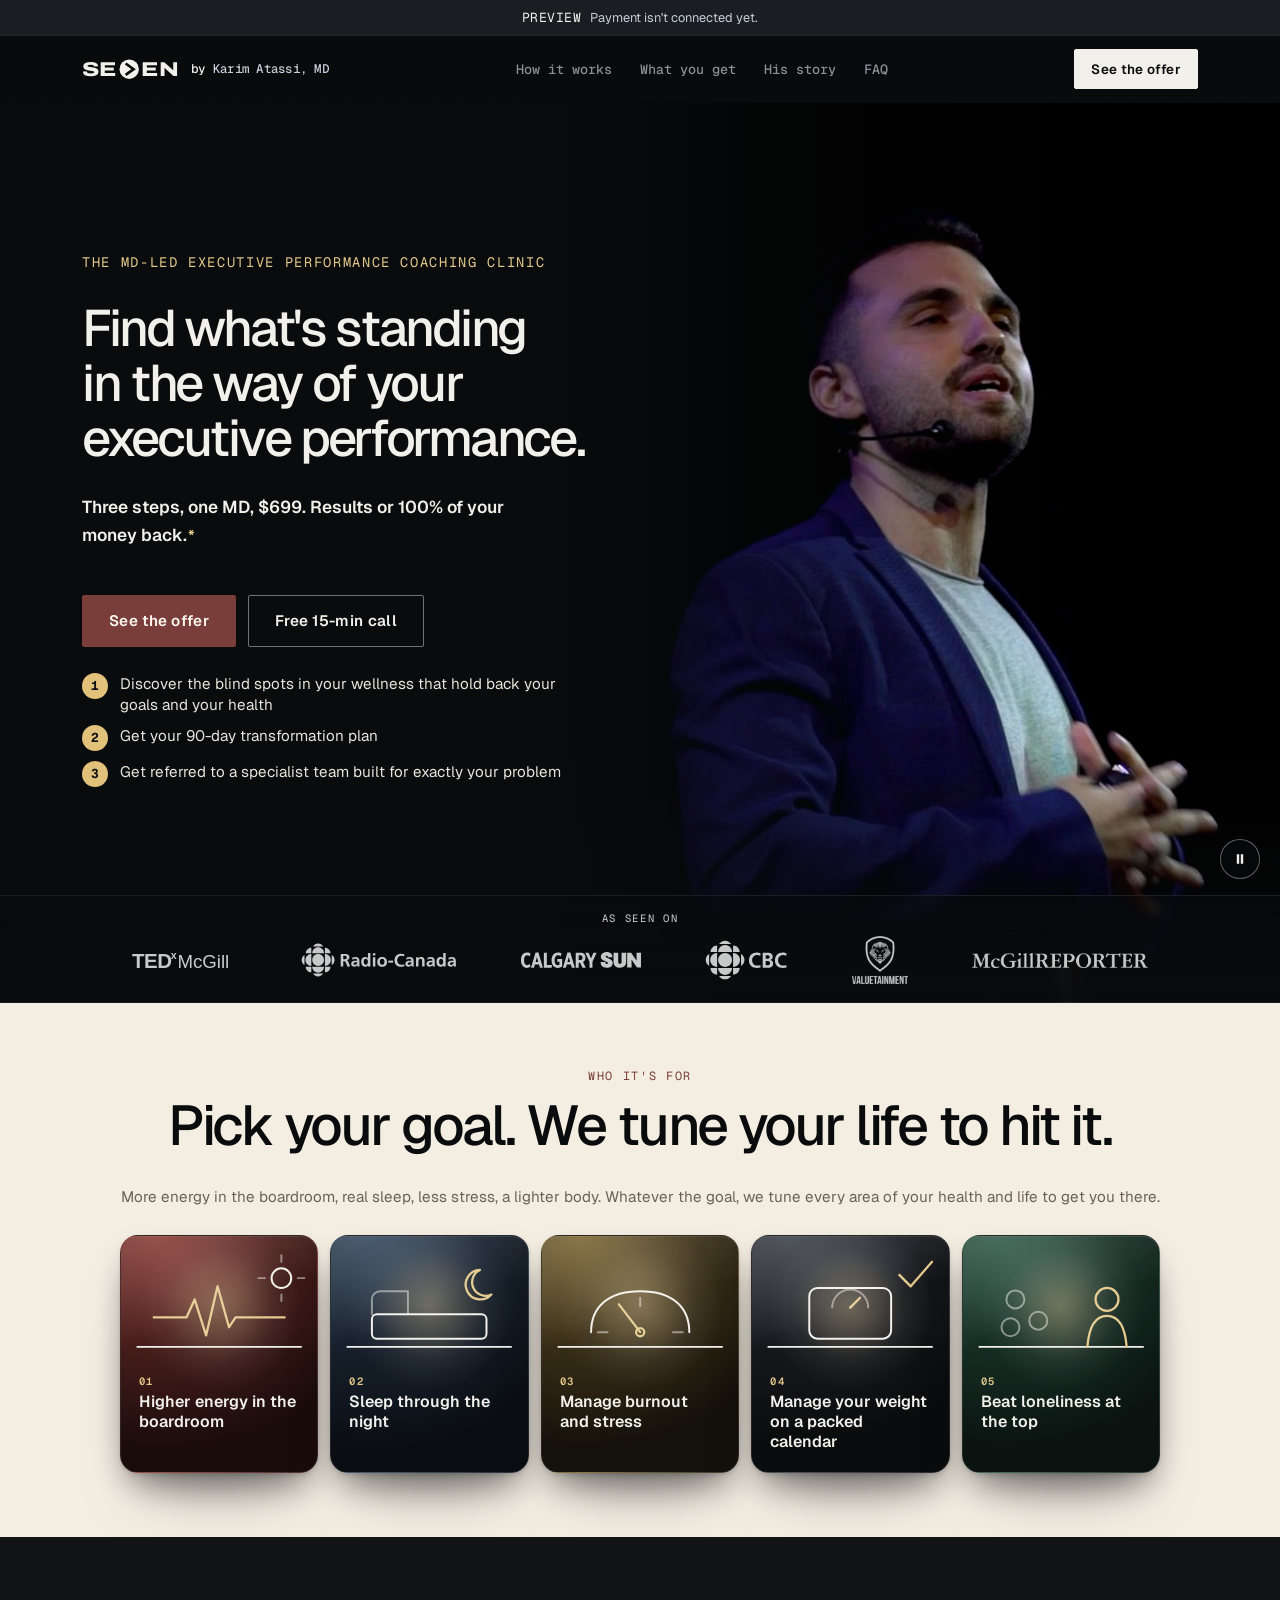
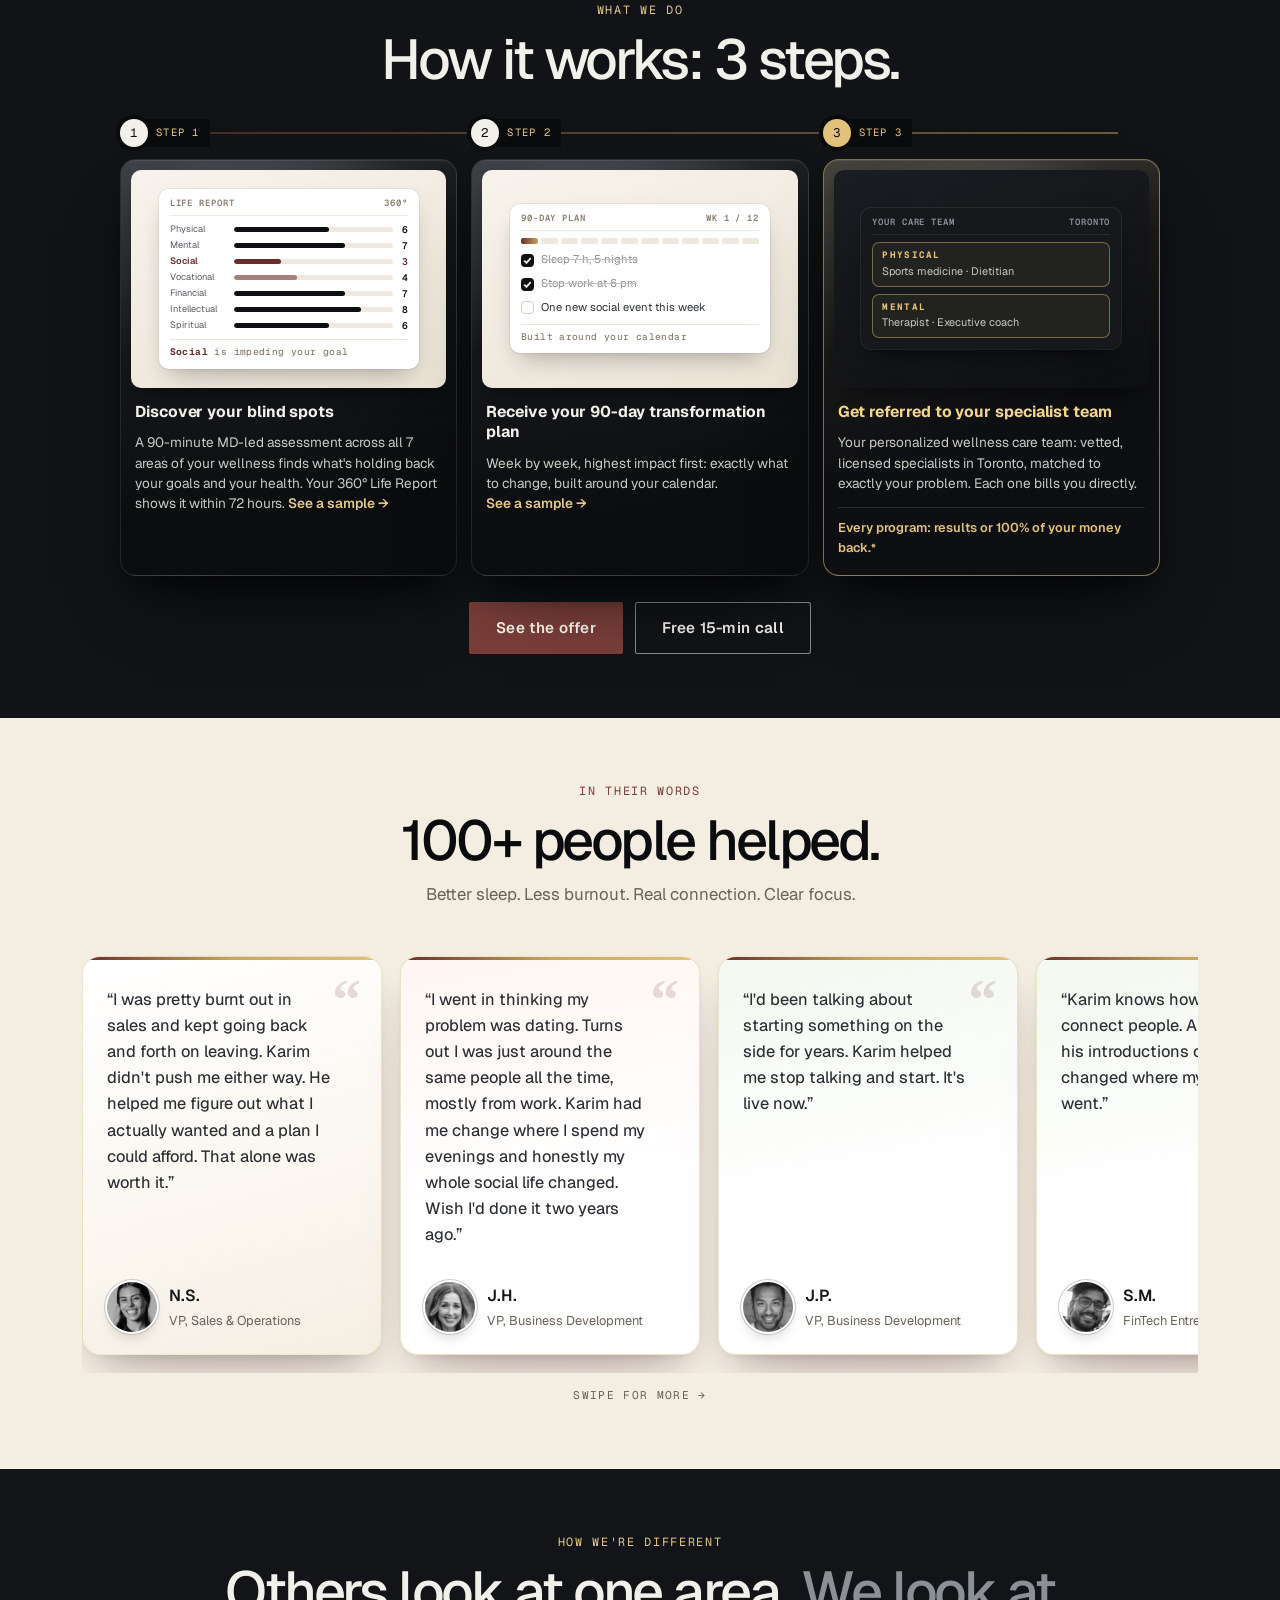
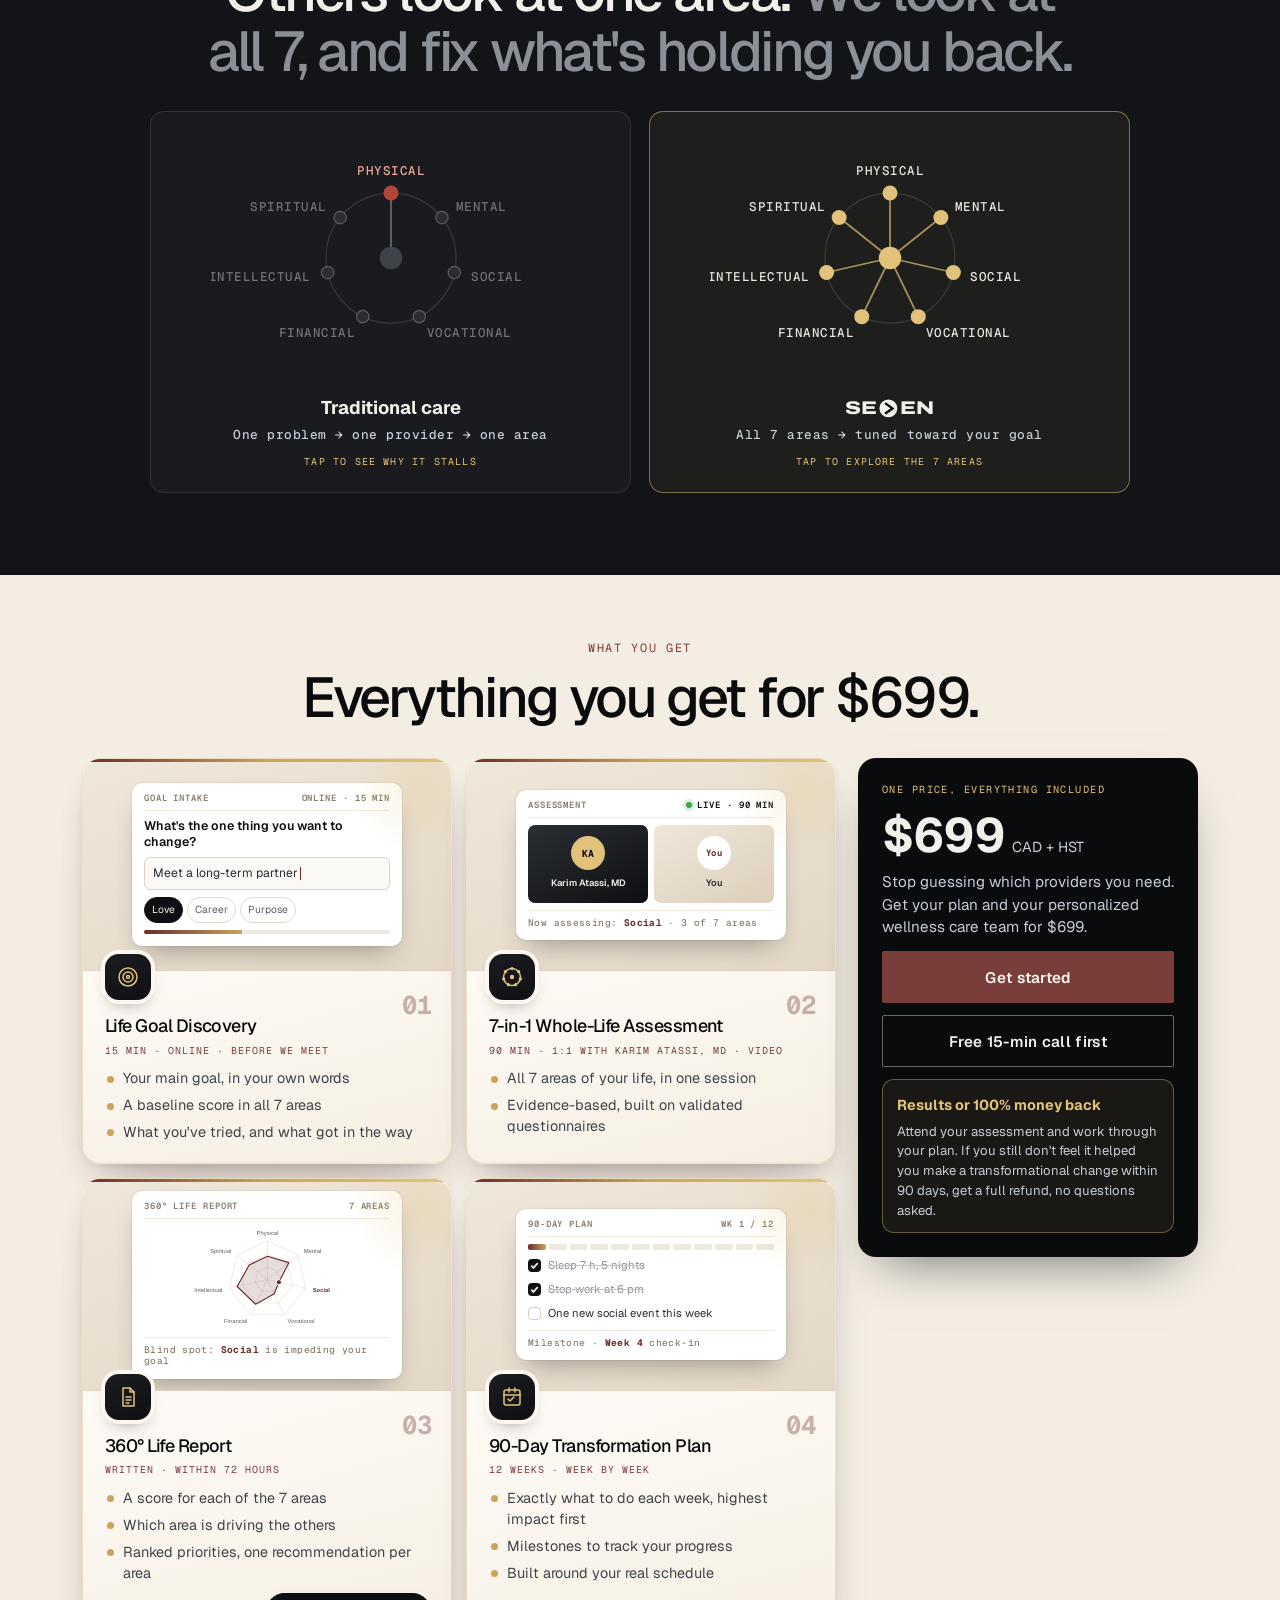
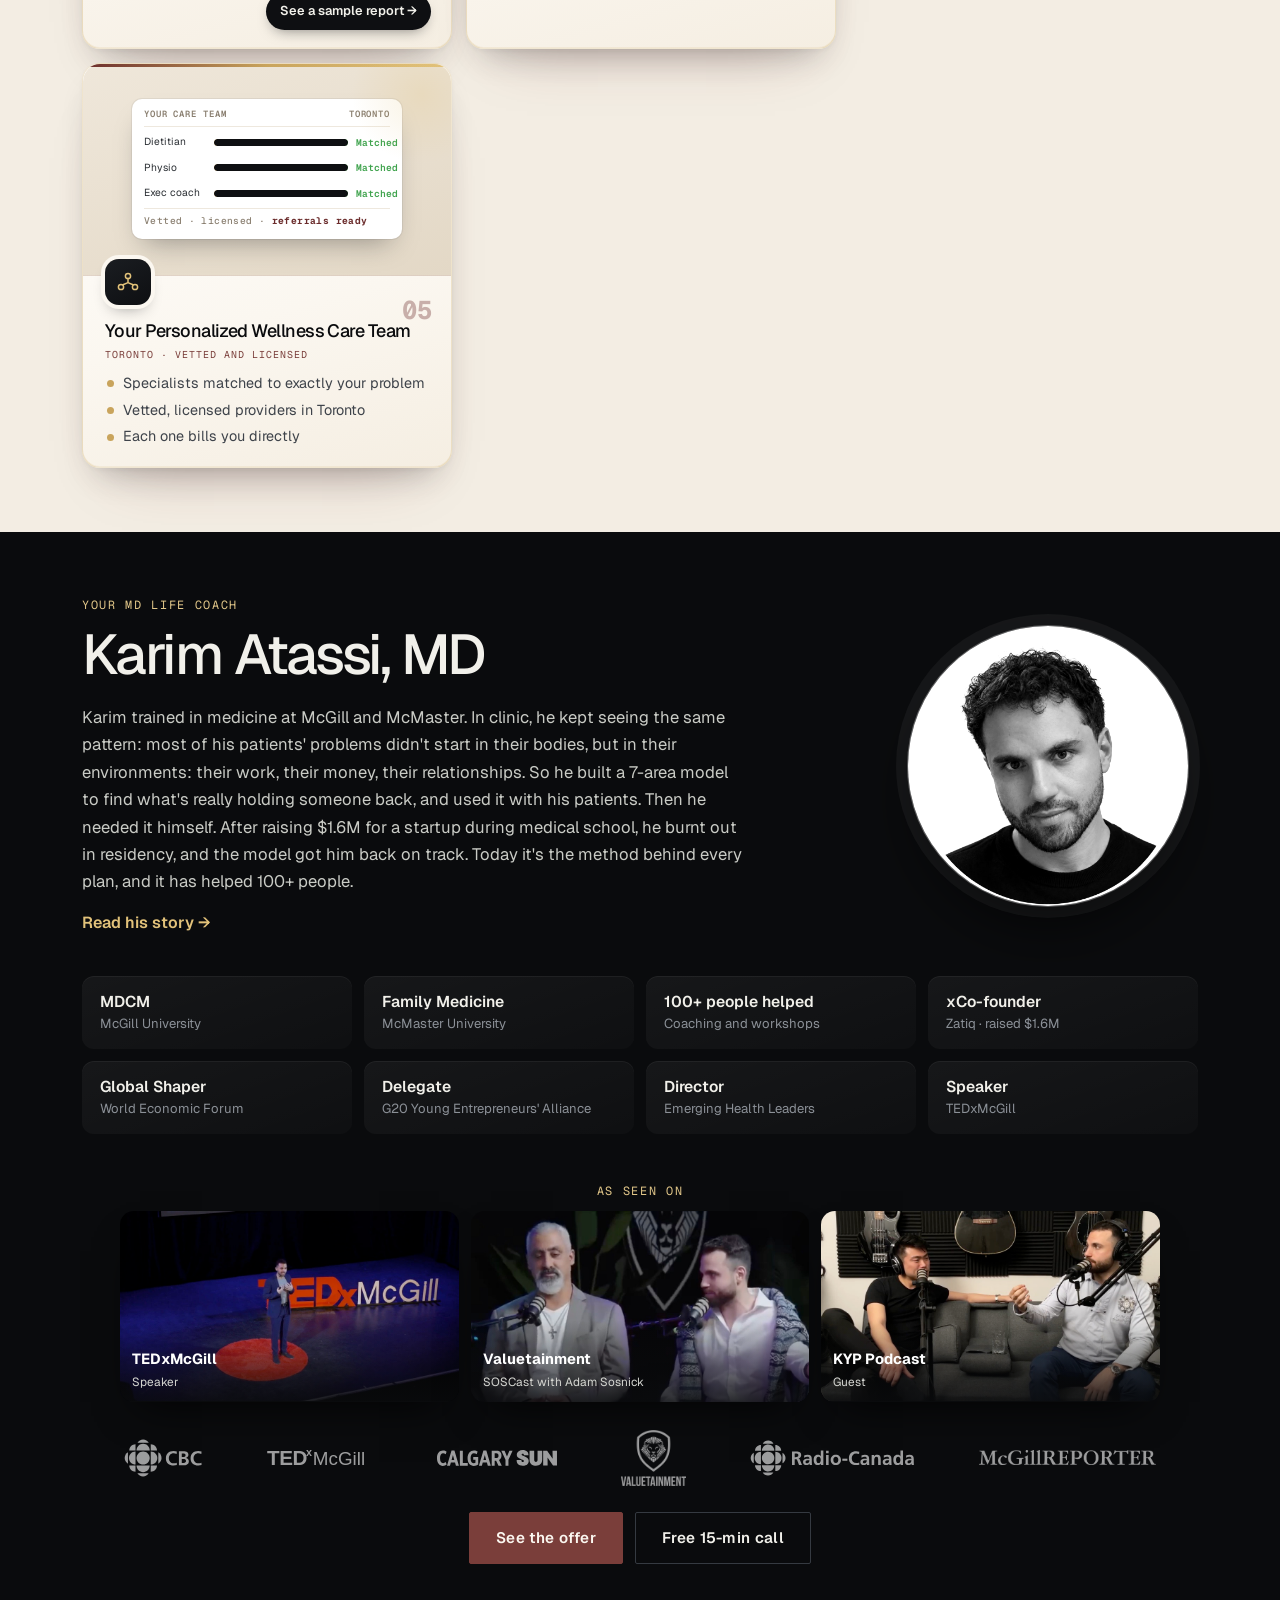
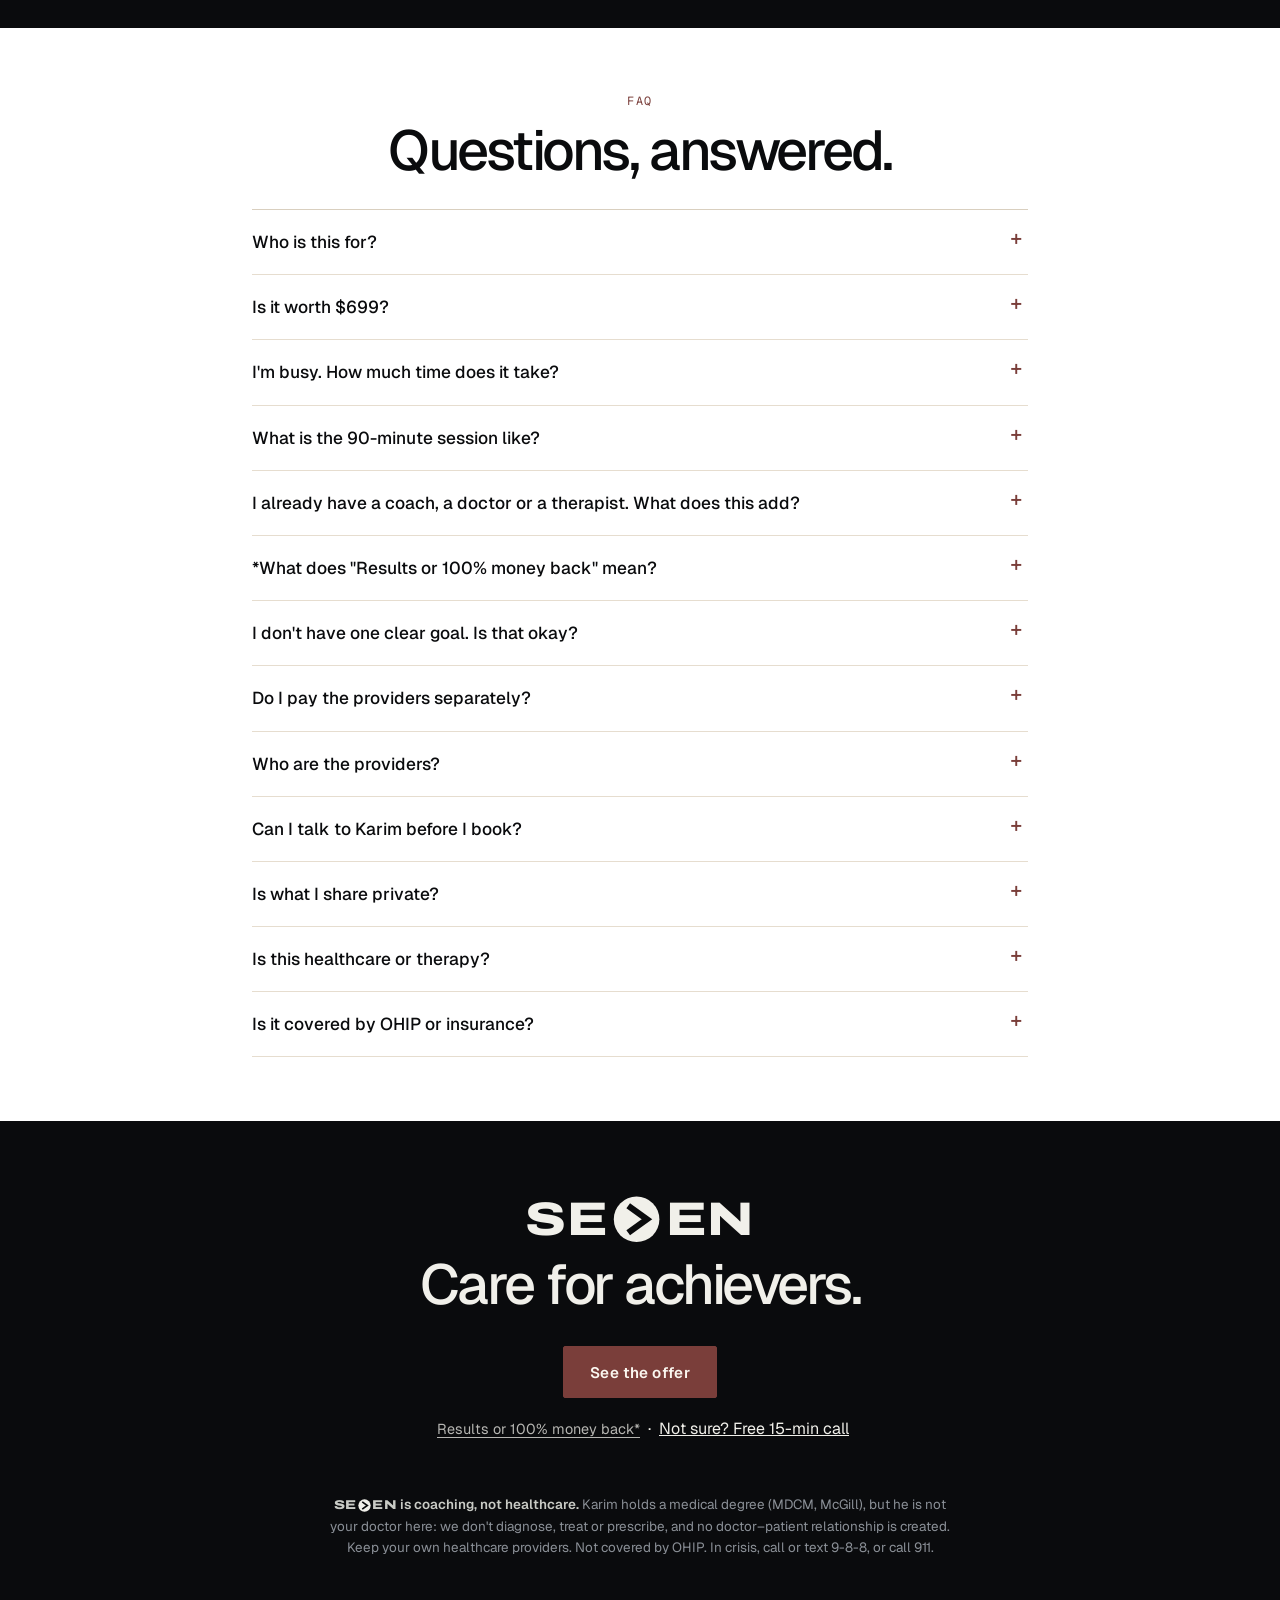
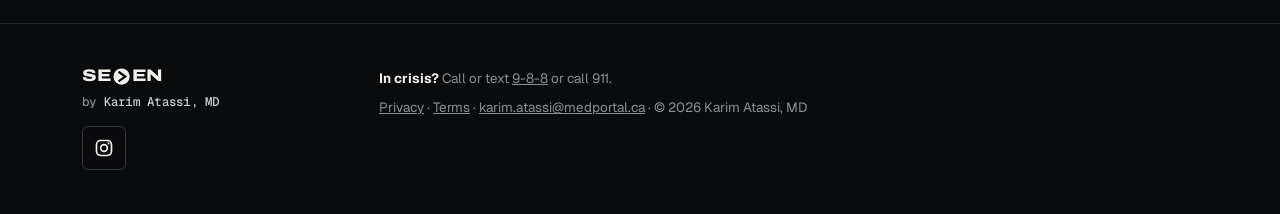
==== index.html @ 37269f2e "Clarify the offer: 3-step hero and flow, personalized wellness care team, executives first, one offe" ====
<!doctype html>
<html lang="en-CA">
<head>
  <meta charset="utf-8">
  <meta name="viewport" content="width=device-width, initial-scale=1, viewport-fit=cover">
  <title>SE7EN · MD-led life assessment · Karim Atassi, MD</title>
  <meta name="description" content="The MD-led executive performance coaching clinic: discover your blind spots with Karim Atassi, MD, get a 90-day transformation plan and referrals to your personalized wellness care team in Toronto. $699 CAD. Coaching, not healthcare.">
  <meta name="theme-color" content="#0A0B0D">
  <meta property="og:title" content="SE7EN · Boost your executive performance. Hit your life and health goals in 90 days.">
  <meta property="og:description" content="Discover your blind spots, get a 90-day transformation plan and referrals to your personalized wellness care team. $699 CAD.">
  <meta property="og:image" content="assets/karim-tedx.jpg">
  <link rel="icon" href="assets/mark.svg" type="image/svg+xml">
  <link rel="preconnect" href="https://fonts.googleapis.com">
  <link rel="preconnect" href="https://fonts.gstatic.com" crossorigin>
  <link href="https://fonts.googleapis.com/css2?family=Archivo:wdth,wght@125,800&family=Geist:wght@300;400;500;600;700&family=Geist+Mono:wght@400;500;700&display=swap" rel="stylesheet">
  <link rel="stylesheet" href="styles.css?v=353">
  <script src="config.js?v=346"></script>
  <script src="app.js?v=363" defer></script>
  <script src="booking.js?v=332" defer></script>
</head>
<body class="slim">
  <a class="skip" href="#main">Skip to content</a>
  <noscript><div class="preview-bar">The 90-day program, $699 CAD + HST: a 90-minute assessment with Karim Atassi, MD, your 360° Life Report and 90-day plan within 72 hours, and your personalized wellness care team referrals. Turn on JavaScript to book.</div></noscript>
  <div class="preview-bar" id="previewBar" hidden><span class="mono">PREVIEW</span> Payment isn't connected yet.</div>

  <header class="nav" id="nav">
    <div class="wrap nav-inner">
      <div class="brand">
        <a href="#top" class="brand-mark" aria-label="SEVEN home"><span class="wordmark" data-wordmark role="img" aria-label="SEVEN"></span></a>
        <a href="karim.html" class="byline byline-link">by <span data-founder>Karim Atassi, MD</span></a>
      </div>
      <nav class="nav-links" aria-label="Primary">
        <a href="#how">How it works</a><a href="#offer">What you get</a><a href="karim.html">His story</a><a href="#faq">FAQ</a>
      </nav>
      <a class="btn btn-sm" href="#offer">See the offer</a>
    </div>
  </header>

  <main id="main">
    <!-- 1. HERO -->
    <section class="mhero vhero" id="top">
      <video class="vh-bg" id="heroVid" autoplay muted playsinline preload="auto" poster="assets/hero-right-poster.jpg" aria-hidden="true"><source src="assets/hero-right.mp4" type="video/mp4"></video>
      <video class="vh-bg vh-hold" id="heroHold" muted loop playsinline preload="none" aria-hidden="true"><source src="assets/hero-hold.mp4" type="video/mp4"></video>
      <div class="vh-shade" aria-hidden="true"></div>
      <button type="button" class="vh-pause" id="heroPause" aria-pressed="false" aria-label="Pause background video" hidden><svg viewBox="0 0 20 20" aria-hidden="true"><path class="i-pause" d="M6 4h3v12H6zM11 4h3v12h-3z"/><path class="i-play" d="M6 4l10 6-10 6z"/></svg></button>
      <div class="wrap vh-copy">
        <p class="eyebrow mono" data-hook>The MD-led executive performance coaching clinic</p>
        <h1 id="heroH">Find what's standing in the way of your executive performance.</h1>
        <p class="lede" id="heroSub">Three steps, one MD, $699. Results or 100% of your money back.*</p>
        <div class="cta-row">
          <a class="btn btn-primary" id="heroBook" href="#offer">See the offer</a>
          <button type="button" class="btn btn-ghost" id="heroCall" data-open="infocall" data-loc="hero_btn">Free 15-min call</button>
        </div>
        <div class="hero-more">
          <ol class="hero-steps"><li><b class="mono">1</b><span>Discover the blind spots in your wellness that hold back your goals and your health</span></li><li><b class="mono">2</b><span>Get your 90-day transformation plan</span></li><li><b class="mono">3</b><span>Get referred to a specialist team built for exactly your problem</span></li></ol>
        </div>
      </div>
      <!-- AS SEEN ON: real outlet logos, sized to equal visual weight -->
      <div class="press press-hero" role="region" aria-label="As seen on">
        <p class="press-k mono">As seen on</p>
        <ul class="press-row">
          <li><img src="assets/press/tedx-mcgill.svg" alt="TEDxMcGill" style="--h:25px"></li>
          <li><img src="assets/press/radio-canada.svg" alt="Radio-Canada" style="--h:34px"></li>
          <li><img src="assets/press/calgary-sun.svg" alt="Calgary Sun" style="--h:16px"></li>
          <li class="press-mid"><img src="assets/press/cbc.svg" alt="CBC" style="--h:40px"></li>
          <li><img src="assets/press/valuetainment.png" alt="Valuetainment" style="--h:48px"></li>
          <li><img src="assets/press/mcgill-reporter.png" alt="McGill Reporter" style="--h:15px"></li>
        </ul>
      </div>
    </section>





    <!-- DAY 1 TO DAY 90 -->
    <section class="section light" id="outcome">
      <div class="wrap">
        <p class="eyebrow mono center-eb">Who it's for</p>
        <h2 class="center-h">Pick your goal. We tune your life to hit it.</h2>
        <p class="center-lede pw-sub">More energy in the boardroom, real sleep, less stress, a lighter body. Whatever the goal, we tune every area of your health and life to get you there.</p>
        <div class="pw" data-pw>
          <div class="pw-tabs" role="tablist" aria-label="Choose your goal"><button type="button" role="tab" id="pw-t1" aria-controls="pw-p1" aria-selected="true"><span class="pw-img"><span class="pw-glow" aria-hidden="true"></span><svg class="pw-art" viewBox="0 0 240 150" aria-hidden="true"><path d="M20 128h200" class="pa-l"/><path d="M40 92h40l10-22 14 44 14-60 14 50 8-12h60" class="pa-a"/><circle cx="196" cy="44" r="12" class="pa-l"/><path d="M196 24v-8M196 72v-8M176 44h-8M224 44h-8" class="pa-l pa-s"/></svg></span><span class="pw-tt"><span class="mono">01</span>Higher energy in the boardroom</span></button><button type="button" role="tab" id="pw-t2" aria-controls="pw-p2" aria-selected="false" tabindex="-1"><span class="pw-img"><span class="pw-glow" aria-hidden="true"></span><svg class="pw-art" viewBox="0 0 240 150" aria-hidden="true"><path d="M20 128h200" class="pa-l"/><rect x="50" y="88" width="140" height="30" rx="6" class="pa-l"/><path d="M50 88v-18a10 10 0 0 1 10-10h34v28" class="pa-l pa-s"/><path d="M182 34a18 18 0 1 0 14 30 15 15 0 0 1-14-30z" class="pa-a"/></svg></span><span class="pw-tt"><span class="mono">02</span>Sleep through the night</span></button><button type="button" role="tab" id="pw-t3" aria-controls="pw-p3" aria-selected="false" tabindex="-1"><span class="pw-img"><span class="pw-glow" aria-hidden="true"></span><svg class="pw-art" viewBox="0 0 240 150" aria-hidden="true"><path d="M20 128h200" class="pa-l"/><path d="M60 110c0-30 20-50 60-50s60 20 60 50" class="pa-l"/><path d="M120 110l-26-34" class="pa-a"/><circle cx="120" cy="110" r="5" class="pa-a"/><path d="M68 110h12M160 110h12M120 68v10" class="pa-l pa-s"/></svg></span><span class="pw-tt"><span class="mono">03</span>Manage burnout and stress</span></button><button type="button" role="tab" id="pw-t4" aria-controls="pw-p4" aria-selected="false" tabindex="-1"><span class="pw-img"><span class="pw-glow" aria-hidden="true"></span><svg class="pw-art" viewBox="0 0 240 150" aria-hidden="true"><path d="M20 128h200" class="pa-l"/><rect x="70" y="56" width="100" height="62" rx="10" class="pa-l"/><path d="M98 80a22 22 0 0 1 44 0" class="pa-l pa-s"/><path d="M120 80l12-12" class="pa-a"/><path d="M180 40l14 14 26-30" class="pa-a"/></svg></span><span class="pw-tt"><span class="mono">04</span>Manage your weight on a packed calendar</span></button><button type="button" role="tab" id="pw-t5" aria-controls="pw-p5" aria-selected="false" tabindex="-1"><span class="pw-img"><span class="pw-glow" aria-hidden="true"></span><svg class="pw-art" viewBox="0 0 240 150" aria-hidden="true"><path d="M20 128h200" class="pa-l"/><circle cx="64" cy="70" r="11" class="pa-l pa-s"/><circle cx="92" cy="96" r="11" class="pa-l pa-s"/><circle cx="58" cy="104" r="11" class="pa-l pa-s"/><circle cx="176" cy="70" r="14" class="pa-a"/><path d="M152 128c2-26 11-38 24-38s22 12 24 38" class="pa-a"/></svg></span><span class="pw-tt"><span class="mono">05</span>Beat loneliness at the top</span></button></div>
          <div class="pw-panel" role="tabpanel" id="pw-p1" aria-labelledby="pw-t1" tabindex="0"><p class="pw-lead"><q>I'm sharp until 2 p.m., then I run on coffee. By the evening I have nothing left for my family or for myself.</q></p><div class="pw-grid"><div class="pw-assess pw-health"><p class="pw-k mono">What it's costing you</p><ul class="pw-dims"><li><b>Performance</b>Your best hours shrink, and your hardest calls land when you're running on empty.</li><li><b>Health</b>Running on caffeine and short sleep wears you down week after week.</li></ul></div><div class="pw-assess"><p class="pw-k mono">We assess</p><ul class="pw-dims"><li><b>Physical</b>Sleep, food, movement and caffeine in a real week</li><li><b>Vocational</b>Meetings, hours and travel that drain you</li><li><b>Mental</b>Stress load and how you recover</li></ul></div><div class="pw-ex"><p class="pw-k mono">What your plan could include</p><ol class="pw-cards"><li><span class="pc-n mono">01</span><b>Your energy map</b><span>The hours, meals and meetings that drain you, and the ones that charge you.</span></li><li><span class="pc-n mono">02</span><b>Your workday redesign</b><span>Deep work in your best hours, meetings moved out of them.</span></li><li><span class="pc-n mono">03</span><b>Your recovery routine</b><span>A wind-down and sleep window you can keep in a busy week.</span></li><li><span class="pc-n mono">04</span><b>Your care team</b><span>A sleep or nutrition expert, if your report shows you need one.</span></li></ol></div></div><div class="pw-foot"><a class="btn btn-primary" href="#offer">See the offer</a><p class="pw-honest">This is coaching, not medical care. If you're always exhausted, see your own doctor to rule out a medical cause.</p></div></div><div class="pw-panel" role="tabpanel" id="pw-p2" aria-labelledby="pw-t2" tabindex="0"><p class="pw-lead"><q>I fall asleep exhausted, then wake at 3 a.m. with my inbox in my head. I haven't felt rested in months.</q></p><div class="pw-grid"><div class="pw-assess pw-health"><p class="pw-k mono">What it's costing you</p><ul class="pw-dims"><li><b>Performance</b>Short sleep dulls your focus, your patience and your judgment.</li><li><b>Health</b>Poor sleep over months is linked to weight gain, heart disease and low mood.</li></ul></div><div class="pw-assess"><p class="pw-k mono">We assess</p><ul class="pw-dims"><li><b>Physical</b>Your bedroom, light, caffeine and evenings</li><li><b>Mental</b>The worry that follows you to bed</li><li><b>Intellectual</b>Screens and inputs in your last hour</li></ul></div><div class="pw-ex"><p class="pw-k mono">What your plan could include</p><ol class="pw-cards"><li><span class="pc-n mono">01</span><b>Your bedroom setup</b><span>Light, temperature and your phone out of the room.</span></li><li><span class="pc-n mono">02</span><b>Your last hour</b><span>A hard stop on email and a wind-down you'll actually do.</span></li><li><span class="pc-n mono">03</span><b>Your caffeine cut-off</b><span>A set time, tested over two weeks.</span></li><li><span class="pc-n mono">04</span><b>Your care team</b><span>A sleep specialist or therapist, if your report shows you need one.</span></li></ol></div></div><div class="pw-foot"><a class="btn btn-primary" href="#offer">See the offer</a><p class="pw-honest">This is coaching, not medical care. For snoring, gasping or insomnia that won't lift, see your own doctor.</p></div></div><div class="pw-panel" role="tabpanel" id="pw-p3" aria-labelledby="pw-t3" tabindex="0"><p class="pw-lead"><q>I'm good at my job, but I'm running on fumes. I don't enjoy the wins anymore, and I can't remember the last real weekend.</q></p><div class="pw-grid"><div class="pw-assess pw-health"><p class="pw-k mono">What it's costing you</p><ul class="pw-dims"><li><b>Performance</b>Burnout drains your drive, your creativity and your patience with your team.</li><li><b>Health</b>Months of it can turn into anxiety, depression and poor sleep.</li></ul></div><div class="pw-assess"><p class="pw-k mono">We assess</p><ul class="pw-dims"><li><b>Vocational</b>Hours, role fit and what you could hand off</li><li><b>Mental</b>Stress, mood and how you recover</li><li><b>Spiritual</b>Whether your days still reflect what you value</li></ul></div><div class="pw-ex"><p class="pw-k mono">What your plan could include</p><ol class="pw-cards"><li><span class="pc-n mono">01</span><b>Your load audit</b><span>What to drop, delegate or renegotiate this quarter.</span></li><li><span class="pc-n mono">02</span><b>Protected time</b><span>Two evenings and one day a week that work can't touch.</span></li><li><span class="pc-n mono">03</span><b>Your reset rhythm</b><span>Movement, people and rest scheduled like meetings.</span></li><li><span class="pc-n mono">04</span><b>Your care team</b><span>A therapist or executive coach, if your report shows you need one.</span></li></ol></div></div><div class="pw-foot"><a class="btn btn-primary" href="#offer">See the offer</a><p class="pw-honest">This is coaching, not medical care. If you feel hopeless or can't function, see your own doctor. In crisis, call or text 9-8-8.</p></div></div><div class="pw-panel" role="tabpanel" id="pw-p4" aria-labelledby="pw-t4" tabindex="0"><p class="pw-lead"><q>I've done every diet. I lose 10 pounds, then a launch, a trip or a client dinner puts it all back.</q></p><div class="pw-grid"><div class="pw-assess pw-health"><p class="pw-k mono">What it's costing you</p><ul class="pw-dims"><li><b>Performance</b>Low energy and poor sleep follow the weight into the boardroom.</li><li><b>Health</b>Extra weight raises your risk of diabetes, heart disease and sleep apnea.</li></ul></div><div class="pw-assess"><p class="pw-k mono">We assess</p><ul class="pw-dims"><li><b>Physical</b>What, when and where you really eat, and how you move</li><li><b>Social</b>The dinners, drinks and people who shape your plate</li><li><b>Vocational</b>Travel and long days that break the plan</li></ul></div><div class="pw-ex"><p class="pw-k mono">What your plan could include</p><ol class="pw-cards"><li><span class="pc-n mono">01</span><b>Your eating environment</b><span>Your kitchen, office and travel set up so the easy choice is the right one.</span></li><li><span class="pc-n mono">02</span><b>Client-dinner playbook</b><span>What to order and drink when work happens around food.</span></li><li><span class="pc-n mono">03</span><b>Your training plan</b><span>Sessions that fit your calendar, not an athlete's.</span></li><li><span class="pc-n mono">04</span><b>Your care team</b><span>A dietitian and a trainer matched to your goal.</span></li></ol></div></div><div class="pw-foot"><a class="btn btn-primary" href="#offer">See the offer</a><p class="pw-honest">No weight loss is guaranteed. Your plan changes the environment that keeps putting it back.</p></div></div><div class="pw-panel" role="tabpanel" id="pw-p5" aria-labelledby="pw-t5" tabindex="0"><p class="pw-lead"><q>I'm around people all day, and there's no one I can really talk to. My friends don't get my job, and my family gets what's left of me.</q></p><div class="pw-grid"><div class="pw-assess pw-health"><p class="pw-k mono">What it's costing you</p><ul class="pw-dims"><li><b>Performance</b>Big decisions made alone, with no one to test them on.</li><li><b>Health</b>Loneliness is linked to a higher risk of heart disease, stroke and depression.</li></ul></div><div class="pw-assess"><p class="pw-k mono">We assess</p><ul class="pw-dims"><li><b>Social</b>Who you can be honest with, at work and at home</li><li><b>Mental</b>The stress you carry alone</li><li><b>Spiritual</b>What you're building it all for</li></ul></div><div class="pw-ex"><p class="pw-k mono">What your plan could include</p><ol class="pw-cards"><li><span class="pc-n mono">01</span><b>Your peer circle</b><span>A group of leaders at your level, outside your company.</span></li><li><span class="pc-n mono">02</span><b>Protected people time</b><span>Two evenings a week for your partner and friends, locked in.</span></li><li><span class="pc-n mono">03</span><b>One honest dinner</b><span>A monthly table with people who don't report to you.</span></li><li><span class="pc-n mono">04</span><b>Your care team</b><span>An executive coach or therapist, if your report shows you need one.</span></li></ol></div></div><div class="pw-foot"><a class="btn btn-primary" href="#offer">See the offer</a><p class="pw-honest">No friendships are guaranteed. Your plan puts the right people in your week.</p></div></div>
        </div>


      </div>
    </section>

    <!-- 3. WHAT WE DO -->
    <section class="section dark wwd-dark" id="how">
          <div class="wrap">
          <p class="eyebrow mono center-eb">What we do</p>
          <h2 class="center-h">How it works: 3 steps.</h2>
          <ol class="rflow rflow-3"><li class="rfl"><p class="rfl-when mono"><span class="rfl-dot">1</span>Step 1</p><article class="bx"><div class="bx-viz sv-wrap"><div class="sv" aria-hidden="true">
              <div class="sv-hd"><span>Life Report</span><span>360°</span></div>
              <ul class="sv-bars" id="svBars"><li><span>Physical</span><i style="--v:60%"></i><b>6</b></li><li><span>Mental</span><i style="--v:70%"></i><b>7</b></li><li class="flag"><span>Social</span><i style="--v:30%"></i><b>3</b></li><li class="flag2"><span>Vocational</span><i style="--v:40%"></i><b>4</b></li><li><span>Financial</span><i style="--v:70%"></i><b>7</b></li><li><span>Intellectual</span><i style="--v:80%"></i><b>8</b></li><li><span>Spiritual</span><i style="--v:60%"></i><b>6</b></li></ul>
              <p class="sv-foot"><b id="svFlag">Social</b> is impeding your goal</p>
            </div></div><div class="bx-b"><h4>Discover your blind spots</h4><p>A 90-minute MD-led assessment across all 7 areas of your wellness finds what's holding back your goals and your health. Your 360° Life Report shows it within 72 hours. <a href="sample.html">See a sample →</a></p></div></article></li>
            <li class="rfl"><p class="rfl-when mono"><span class="rfl-dot">2</span>Step 2</p><article class="bx"><div class="bx-viz sv-wrap"><div class="sv" aria-hidden="true">
              <div class="sv-hd"><span>90-day plan</span><span>Wk 1 / 12</span></div>
              <div class="sv-weeks"><i class="on"></i><i></i><i></i><i></i><i></i><i></i><i></i><i></i><i></i><i></i><i></i><i></i></div>
              <ul class="sv-tasks" id="svTasks"><li class="ok">Sleep 7 h, 5 nights</li><li class="ok">Stop work at 6 pm</li><li>One new social event this week</li></ul>
              <p class="sv-foot">Built around your calendar</p>
            </div></div><div class="bx-b"><h4>Receive your 90-day transformation plan</h4><p>Week by week, highest impact first: exactly what to change, built around your calendar. <a href="sample.html#plan">See a sample →</a></p></div></article></li>
            <li class="rfl rfl-up rfl-gold"><p class="rfl-when mono"><span class="rfl-dot">3</span>Step 3</p><article class="bx"><div class="bx-viz sv-wrap"><div class="sv sv-dark" aria-hidden="true">
              <div class="sv-hd"><span>Your care team</span><span>Toronto</span></div>
              <div class="sv-tier gold"><b>PHYSICAL</b><p>Sports medicine · Dietitian</p></div>
              <div class="sv-tier gold"><b>MENTAL</b><p>Therapist · Executive coach</p></div>
            </div></div><div class="bx-b"><h4>Get referred to your specialist team</h4><p>Your personalized wellness care team: vetted, licensed specialists in Toronto, matched to exactly your problem. Each one bills you directly.</p><p class="rfl-g">Every program: results or 100% of your money back.<a href="#faq-guarantee" class="g-link" aria-label="See the guarantee conditions">*</a></p></div></article></li>
          </ol>
          <div class="cta-row center"><a class="btn btn-primary" href="#offer">See the offer</a><button type="button" class="btn btn-ghost-dark" data-open="infocall" data-loc="flow">Free 15-min call</button></div>
        </div>
    </section>


    <!-- 7. TESTIMONIALS -->
    <section class="section light tst-join" id="testimonials" hidden>
      <div class="wrap">
        <p class="eyebrow mono center-eb">In their words</p>
        <h2 class="center-h tst-h">100+ people helped.</h2>
        <p class="center-lede tst-sub">Better sleep. Less burnout. Real connection. Clear focus.</p>
          <div class="quotes" id="quotes"></div>
          <p class="t-hint mono" aria-hidden="true">Swipe for more →</p>
        
      </div>
    </section>

    <!-- 2. HOW WE'RE DIFFERENT: traditional care vs SE7EN -->
    <section class="section dark cmp-dark" id="compare">
      <div class="wrap">
        <p class="eyebrow mono center-eb">How we're different</p>
        <h2 class="center-h" id="compareH">Others look at one area. <span class="soft">We look at all 7, and fix what's holding you back.</span></h2>
        <div class="cmpv">
          <button type="button" class="cv-card trad" data-expand="cmpTrad" aria-expanded="false" aria-controls="cmpTrad"><svg viewBox="-14 0 288 196" aria-hidden="true"><circle cx="130" cy="96" r="52" class="cv-ring"/><line x1="130.0" y1="44.0" x2="130" y2="96" class="cv-spoke"/><circle cx="130.0" cy="44.0" r="6" class="cv-dot on"/><text x="130.0" y="29.5" text-anchor="middle" class="cv-lab on">Physical</text><circle cx="170.7" cy="63.6" r="5" class="cv-dot"/><text x="181.6" y="58.3" text-anchor="start" class="cv-lab">Mental</text><circle cx="180.7" cy="107.6" r="5" class="cv-dot"/><text x="194.3" y="114.2" text-anchor="start" class="cv-lab">Social</text><circle cx="152.6" cy="142.9" r="5" class="cv-dot"/><text x="158.6" y="159.0" text-anchor="start" class="cv-lab">Vocational</text><circle cx="107.4" cy="142.9" r="5" class="cv-dot"/><text x="101.4" y="159.0" text-anchor="end" class="cv-lab">Financial</text><circle cx="79.3" cy="107.6" r="5" class="cv-dot"/><text x="65.7" y="114.2" text-anchor="end" class="cv-lab">Intellectual</text><circle cx="89.3" cy="63.6" r="5" class="cv-dot"/><text x="78.4" y="58.3" text-anchor="end" class="cv-lab">Spiritual</text><circle cx="130" cy="96" r="9" class="cv-core"/></svg><span class="cv-cap"><b>Traditional care</b><span>One problem → one provider → one area</span><i class="cv-tap mono">Tap to see why it stalls</i></span></button>
          <button type="button" class="cv-card us" data-expand="cmpWheel" aria-expanded="false" aria-controls="cmpWheel"><svg viewBox="-14 0 288 196" aria-hidden="true"><circle cx="130" cy="96" r="52" class="cv-ring"/><line x1="130.0" y1="44.0" x2="130" y2="96" class="cv-spoke"/><line x1="170.7" y1="63.6" x2="130" y2="96" class="cv-spoke"/><line x1="180.7" y1="107.6" x2="130" y2="96" class="cv-spoke"/><line x1="152.6" y1="142.9" x2="130" y2="96" class="cv-spoke"/><line x1="107.4" y1="142.9" x2="130" y2="96" class="cv-spoke"/><line x1="79.3" y1="107.6" x2="130" y2="96" class="cv-spoke"/><line x1="89.3" y1="63.6" x2="130" y2="96" class="cv-spoke"/><circle cx="130.0" cy="44.0" r="6" class="cv-dot on"/><text x="130.0" y="29.5" text-anchor="middle" class="cv-lab on">Physical</text><circle cx="170.7" cy="63.6" r="6" class="cv-dot on"/><text x="181.6" y="58.3" text-anchor="start" class="cv-lab on">Mental</text><circle cx="180.7" cy="107.6" r="6" class="cv-dot on"/><text x="194.3" y="114.2" text-anchor="start" class="cv-lab on">Social</text><circle cx="152.6" cy="142.9" r="6" class="cv-dot on"/><text x="158.6" y="159.0" text-anchor="start" class="cv-lab on">Vocational</text><circle cx="107.4" cy="142.9" r="6" class="cv-dot on"/><text x="101.4" y="159.0" text-anchor="end" class="cv-lab on">Financial</text><circle cx="79.3" cy="107.6" r="6" class="cv-dot on"/><text x="65.7" y="114.2" text-anchor="end" class="cv-lab on">Intellectual</text><circle cx="89.3" cy="63.6" r="6" class="cv-dot on"/><text x="78.4" y="58.3" text-anchor="end" class="cv-lab on">Spiritual</text><circle cx="130" cy="96" r="9" class="cv-core on"/></svg><span class="cv-cap"><b><span class="se" role="img" aria-label="SEVEN">SE<svg class="coin" data-coin viewBox="0 0 40 40" aria-hidden="true"></svg>EN</span></b><span>All 7 areas → tuned toward your goal</span><i class="cv-tap mono">Tap to explore the 7 areas</i></span></button>
        </div>
        <div id="cmpWheel" class="cmp-expand" hidden>
          <div class="cmp2">
          <figure class="fvc-col us cmp-card cmp-center" data-v="us">
            <h3 class="cmp-title">Every area of your health shapes your goal.</h3>
            <div class="cmp-map"><svg viewBox="-170 0 860 530" id="wheelSvg" role="img" aria-label="SE7EN: the 7 areas of wellness, each feeding into your goal. Drag to turn, or tap an area."></svg><p class="map-hint mono">Tap a dimension</p><div class="mcap rich pop" id="wheelList" aria-live="polite"></div></div>
          </figure>
        </div>
        </div>
        <div id="cmpTrad" class="cmp-expand" hidden>
          <h3 class="cmp-title">Siloed providers. Separate bills. Divided care.</h3>
          <div class="cmp-map tw-map"><svg viewBox="-170 0 860 530" class="tw-svg" role="img" aria-label="Traditional care: four providers, each looking at one area, with no communication between them"><circle cx="260" cy="260" r="66" class="tw-grid"/><circle cx="260" cy="260" r="132" class="tw-grid"/><circle cx="260" cy="260" r="200" class="tw-grid main"/><circle cx="260" cy="260" r="236" class="tw-grid"/><line x1="260.0" y1="60.0" x2="416.4" y2="135.3" class="tw-break"/><g class="tw-x" transform="translate(338.2 97.7)"><circle r="11"/><path d="M-4.5 -4.5L4.5 4.5M4.5 -4.5L-4.5 4.5"/></g><line x1="416.4" y1="135.3" x2="346.8" y2="440.2" class="tw-break"/><g class="tw-x" transform="translate(381.6 287.7)"><circle r="11"/><path d="M-4.5 -4.5L4.5 4.5M4.5 -4.5L-4.5 4.5"/></g><line x1="346.8" y1="440.2" x2="173.2" y2="440.2" class="tw-break"/><g class="tw-x" transform="translate(260.0 440.2)"><circle r="11"/><path d="M-4.5 -4.5L4.5 4.5M4.5 -4.5L-4.5 4.5"/></g><line x1="173.2" y1="440.2" x2="260.0" y2="60.0" class="tw-break"/><g class="tw-x" transform="translate(216.6 250.1)"><circle r="11"/><path d="M-4.5 -4.5L4.5 4.5M4.5 -4.5L-4.5 4.5"/></g><circle cx="260" cy="260" r="16" class="tw-you"/><text x="260" y="300" class="tw-you-t">YOU</text><circle cx="260.0" cy="60.0" r="13" class="tw-node on"/><text x="260.0" y="16.0" text-anchor="middle" class="tw-lab on">PHYSICAL</text><text x="260.0" y="36.0" text-anchor="middle" class="tw-prov">Longevity MD</text><circle cx="416.4" cy="135.3" r="13" class="tw-node on"/><text x="442.9" y="114.1" text-anchor="start" class="tw-lab on">MENTAL</text><text x="442.9" y="134.1" text-anchor="start" class="tw-prov">Therapist</text><circle cx="455.0" cy="304.5" r="8" class="tw-node"/><text x="488.1" y="317.1" text-anchor="start" class="tw-lab">SOCIAL</text><circle cx="346.8" cy="440.2" r="13" class="tw-node on"/><text x="361.5" y="475.8" text-anchor="start" class="tw-lab on">VOCATIONAL</text><text x="361.5" y="495.8" text-anchor="start" class="tw-prov">Career coach</text><circle cx="173.2" cy="440.2" r="13" class="tw-node on"/><text x="158.5" y="475.8" text-anchor="end" class="tw-lab on">FINANCIAL</text><text x="158.5" y="495.8" text-anchor="end" class="tw-prov">Financial planner</text><circle cx="65.0" cy="304.5" r="8" class="tw-node"/><text x="31.9" y="317.1" text-anchor="end" class="tw-lab">INTELLECTUAL</text><circle cx="103.6" cy="135.3" r="8" class="tw-node"/><text x="77.1" y="119.1" text-anchor="end" class="tw-lab">SPIRITUAL</text></svg></div>
          <p class="tw-hint mono">Tap an area</p><div class="tw-cap" id="twCap" aria-live="polite"></div>
          <div class="cta-row center"><button type="button" class="btn btn-primary" data-expand="cmpWheel">See how <span class="se" role="img" aria-label="SEVEN">SE<svg class="coin" data-coin viewBox="0 0 40 40" aria-hidden="true"></svg>EN</span> connects them</button></div>
        </div>
      
        
      </div>
    </section>


    <!-- 3. HOW YOUR 7 AREAS SHAPE YOUR GOAL -->

    <!-- 5. THE OFFER: value stack -->
    <section class="section of2" id="offer">
      <div class="wrap">
        <p class="eyebrow mono center-eb">What you get</p>
        <h2 class="center-h">Everything you get for $<span data-price>699</span>.</h2>
        <div class="of-grid">
          <ol class="of-tiles"><li class="of-tile"><div class="of-viz" aria-hidden="true"><div class="sv"><div class="sv-hd"><span>Goal intake</span><span>Online · 15 min</span></div>
<p class="sv-q">What's the one thing you want to change?</p>
<p class="sv-in">Meet a long-term partner<i class="sv-caret"></i></p>
<ul class="sv-chips"><li class="on">Love</li><li>Career</li><li>Purpose</li></ul>
<div class="sv-prog"><i style="width:40%"></i></div></div></div><span class="of-ic" aria-hidden="true"><svg viewBox="0 0 24 24"><circle cx="12" cy="12" r="9"/><circle cx="12" cy="12" r="5"/><circle cx="12" cy="12" r="1.5"/></svg></span><span class="of-n mono">01</span><h3>Life Goal Discovery</h3><p class="of-meta mono">15 min · online · before we meet</p><ul><li>Your main goal, in your own words</li><li>A baseline score in all 7 areas</li><li>What you've tried, and what got in the way</li></ul></li><li class="of-tile"><div class="of-viz" aria-hidden="true"><div class="sv"><div class="sv-hd"><span>Assessment</span><span class="sv-live">Live · 90 min</span></div>
<div class="vc-duo"><div class="vc-tile"><span class="vc-av">KA</span><b>Karim Atassi, MD</b></div><div class="vc-tile you"><span class="vc-av">You</span><b>You</b></div></div>
<p class="sv-foot">Now assessing: <b>Social</b> · 3 of 7 areas</p></div></div><span class="of-ic" aria-hidden="true"><svg viewBox="0 0 24 24"><circle cx="12" cy="12" r="8.5"/><circle cx="12.00" cy="3.50" r="1.6" class="f"/><circle cx="18.65" cy="6.70" r="1.6" class="f"/><circle cx="20.29" cy="13.89" r="1.6" class="f"/><circle cx="15.69" cy="19.66" r="1.6" class="f"/><circle cx="8.31" cy="19.66" r="1.6" class="f"/><circle cx="3.71" cy="13.89" r="1.6" class="f"/><circle cx="5.35" cy="6.70" r="1.6" class="f"/><circle cx="12" cy="12" r="2.2" class="f"/></svg></span><span class="of-n mono">02</span><h3>7-in-1 Whole-Life Assessment</h3><p class="of-meta mono">90 min · 1:1 with Karim Atassi, MD · video</p><ul><li>All 7 areas of your life, in one session</li><li>Evidence-based, built on validated questionnaires</li></ul></li><li class="of-tile"><div class="of-viz" aria-hidden="true"><div class="sv"><div class="sv-hd"><span>360° Life Report</span><span>7 areas</span></div>
<svg viewBox="0 0 240 128" class="rd"><polygon points="120.0,18.0 157.5,36.1 166.8,76.7 140.8,109.2 99.2,109.2 73.2,76.7 82.5,36.1" class="rd-ring"/><polygon points="120.0,34.3 144.8,46.2 150.9,73.0 133.7,94.5 106.3,94.5 89.1,73.0 95.2,46.2" class="rd-ring"/><polygon points="120.0,50.2 132.4,56.1 135.4,69.5 126.9,80.3 113.1,80.3 104.6,69.5 107.6,56.1" class="rd-ring"/><line x1="120" y1="66" x2="120.0" y2="18.0" class="rd-ring"/><line x1="120" y1="66" x2="157.5" y2="36.1" class="rd-ring"/><line x1="120" y1="66" x2="166.8" y2="76.7" class="rd-ring"/><line x1="120" y1="66" x2="140.8" y2="109.2" class="rd-ring"/><line x1="120" y1="66" x2="99.2" y2="109.2" class="rd-ring"/><line x1="120" y1="66" x2="73.2" y2="76.7" class="rd-ring"/><line x1="120" y1="66" x2="82.5" y2="36.1" class="rd-ring"/><polygon points="120.0,37.2 146.3,45.1 134.0,69.2 128.3,83.3 105.4,96.3 82.6,74.5 97.5,48.0" class="rd-shape"/><circle cx="134.0" cy="69.2" r="3.2" class="rd-dot"/><text x="120.0" y="11.5" text-anchor="middle" class="rd-lab">Physical</text><text x="164.6" y="33.0" text-anchor="start" class="rd-lab">Mental</text><text x="175.6" y="81.2" text-anchor="start" class="rd-lab flag">Social</text><text x="144.7" y="119.9" text-anchor="start" class="rd-lab">Vocational</text><text x="95.3" y="119.9" text-anchor="end" class="rd-lab">Financial</text><text x="64.4" y="81.2" text-anchor="end" class="rd-lab">Intellectual</text><text x="75.4" y="33.0" text-anchor="end" class="rd-lab">Spiritual</text></svg>
<p class="sv-foot">Blind spot: <b>Social</b> is impeding your goal</p></div></div><span class="of-ic" aria-hidden="true"><svg viewBox="0 0 24 24"><path d="M7 3h7l4 4v14H7z"/><path d="M14 3v4h4"/><path d="M10 12h5M10 15h5M10 18h3"/></svg></span><span class="of-n mono">03</span><h3>360° Life Report</h3><p class="of-meta mono">Written · within 72 hours</p><ul><li>A score for each of the 7 areas</li><li>Which area is driving the others</li><li>Ranked priorities, one recommendation per area</li></ul><a class="of-sample" href="sample.html">See a sample report →</a></li><li class="of-tile"><div class="of-viz" aria-hidden="true"><div class="sv"><div class="sv-hd"><span>90-day plan</span><span>Wk 1 / 12</span></div>
<div class="sv-weeks"><i class="on"></i><i></i><i></i><i></i><i></i><i></i><i></i><i></i><i></i><i></i><i></i><i></i></div>
<ul class="sv-tasks"><li class="ok">Sleep 7 h, 5 nights</li><li class="ok">Stop work at 6 pm</li><li>One new social event this week</li></ul>
<p class="sv-foot">Milestone · <b>Week 4</b> check-in</p></div></div><span class="of-ic" aria-hidden="true"><svg viewBox="0 0 24 24"><rect x="4" y="5" width="16" height="15" rx="2"/><path d="M4 10h16M9 3v4M15 3v4"/><path d="M8 14l2 2 4-4"/></svg></span><span class="of-n mono">04</span><h3>90-Day Transformation Plan</h3><p class="of-meta mono">12 weeks · week by week</p><ul><li>Exactly what to do each week, highest impact first</li><li>Milestones to track your progress</li><li>Built around your real schedule</li></ul></li><li class="of-tile"><div class="of-viz" aria-hidden="true"><div class="sv"><div class="sv-hd"><span>Your care team</span><span>Toronto</span></div>
<ul class="gr"><li><span>Dietitian</span><i style="--a:100%;--b:100%"></i><b>Matched</b></li><li><span>Physio</span><i style="--a:100%;--b:100%"></i><b>Matched</b></li><li><span>Exec coach</span><i style="--a:100%;--b:100%"></i><b>Matched</b></li></ul>
<p class="sv-foot">Vetted · licensed · <b>referrals ready</b></p></div></div><span class="of-ic" aria-hidden="true"><svg viewBox="0 0 24 24"><circle cx="12" cy="6" r="2.6"/><circle cx="5" cy="17" r="2.6"/><circle cx="19" cy="17" r="2.6"/><path d="M12 8.6v4M12 12.6l-5 2.2M12 12.6l5 2.2"/></svg></span><span class="of-n mono">05</span><h3>Your Personalized Wellness Care Team</h3><p class="of-meta mono">Toronto · vetted and licensed</p><ul><li>Specialists matched to exactly your problem</li><li>Vetted, licensed providers in Toronto</li><li>Each one bills you directly</li></ul></li></ol><p class="t-hint mono of-hint" aria-hidden="true">Swipe for more →</p>
          <aside class="of-buy">
            <p class="of-k mono">One price, everything included</p>
            <p class="of-price"><b>$<span data-price>699</span></b><span>CAD + HST</span></p>
            <p class="of-save">Stop guessing which providers you need. Get your plan and your personalized wellness care team for $<span data-price>699</span>.</p>
            <button type="button" class="btn btn-primary btn-block" data-open="checkout" data-loc="offer">Get started</button>
            <button type="button" class="btn btn-ghost-dark btn-block" data-open="infocall" data-loc="offer_call">Free 15-min call first</button>
            <div class="of-g"><b>Results or 100% money back</b><p>Attend your assessment and work through your plan. If you still don't feel it helped you make a transformational change within 90 days, get a full refund, no questions asked.</p></div>
            
          </aside>
        </div>
      </div>
    </section>

    <!-- 6. WHO YOU'LL WORK WITH -->
    <section class="section dark hzd" id="karim">
      <div class="wrap">
        <div class="hzd-top">
          <div class="hzd-copy">
            <p class="eyebrow mono">Your MD life coach</p>
            <h2>Karim Atassi, MD</h2>
            <p class="hzd-lede">Karim trained in medicine at McGill and McMaster. In clinic, he kept seeing the same pattern: most of his patients' problems didn't start in their bodies, but in their environments: their work, their money, their relationships. So he built a 7-area model to find what's really holding someone back, and used it with his patients. Then he needed it himself. After raising $1.6M for a startup during medical school, he burnt out in residency, and the model got him back on track. Today it's the method behind every plan, and it has helped 100+ people.</p>
            <p class="hzd-more"><a href="karim.html#story">Read his story →</a></p>
          </div>
          <figure class="hzd-photo"><img src="assets/karim-portrait.jpg?v=2" alt="Portrait of Karim Atassi, MD" loading="lazy" width="280" height="280"></figure>
        </div>
        <ul class="hzd-ach"><li><b>MDCM</b><span>McGill University</span></li><li><b>Family Medicine</b><span>McMaster University</span></li><li><b>100+ people helped</b><span>Coaching and workshops</span></li><li><b>xCo-founder</b><span>Zatiq · raised $1.6M</span></li><li><b>Global Shaper</b><span>World Economic Forum</span></li><li><b>Delegate</b><span>G20 Young Entrepreneurs' Alliance</span></li><li><b>Director</b><span>Emerging Health Leaders</span></li><li><b>Speaker</b><span>TEDxMcGill</span></li></ul>
        <p class="eyebrow mono center-eb hzd-k">As seen on</p>
        <div class="km km-talks"><figure class="km-v"><video muted loop playsinline preload="none" poster="assets/media/tedx.jpg" data-src="assets/media/tedx.mp4" width="960" height="540" aria-label="TEDxMcGill: Speaker"></video><figcaption><b>TEDxMcGill</b><span>Speaker</span></figcaption></figure><figure class="km-v"><video muted loop playsinline preload="none" poster="assets/media/valuetainment.jpg?v=172" data-src="assets/media/valuetainment.mp4?v=172" width="960" height="540" aria-label="Valuetainment: SOSCast with Adam Sosnick"></video><figcaption><b>Valuetainment</b><span>SOSCast with Adam Sosnick</span></figcaption></figure><figure class="km-v"><video muted loop playsinline preload="none" poster="assets/media/kyp.jpg?v=171" data-src="assets/media/kyp.mp4?v=171" width="960" height="540" aria-label="KYP Podcast: Guest"></video><figcaption><b>KYP Podcast</b><span>Guest</span></figcaption></figure></div>
        <ul class="press-row kseen-logos">
          <li><img src="assets/press/cbc.svg" alt="CBC" style="--h:38px"></li>
          <li><img src="assets/press/tedx-mcgill.svg" alt="TEDxMcGill" style="--h:25px"></li>
          <li><img src="assets/press/calgary-sun.svg" alt="Calgary Sun" style="--h:16px"></li>
          <li><img src="assets/press/valuetainment.png" alt="Valuetainment" style="--h:56px"></li>
          <li><img src="assets/press/radio-canada.svg" alt="Radio-Canada" style="--h:36px"></li>
          <li><img src="assets/press/mcgill-reporter.png" alt="McGill Reporter" style="--h:15px"></li>
        </ul>
        <div class="cta-row center hzd-cta"><a class="btn btn-primary" href="#offer">See the offer</a><button type="button" class="btn btn-ghost" data-open="infocall" data-loc="karim_home">Free 15-min call</button></div>
      </div>
    </section>

    <!-- 9. FAQ -->

    <section class="section light faq-white" id="faq">
      <div class="wrap narrow">
        <p class="eyebrow mono center-eb">FAQ</p>
        <h2 class="center-h">Questions, answered.</h2>
        <div class="faq"><details><summary>Who is this for?</summary><p>Executives and high performers with a clear goal: more energy at work, weight loss, a marathon, better sleep or beating burnout.</p></details><details><summary>Is it worth $<span data-price>699</span>?</summary><p id="worthA">Most executives see providers who never talk to each other, and still guess at what they're missing. Here, one MD assesses all 7 areas, writes your report, builds your 90-day plan and matches you to the right providers. Covered by the guarantee.</p></details><details><summary>I'm busy. How much time does it take?</summary><p>A 15-minute form and one 90-minute video call. Then discovery calls with the providers you choose. Sessions run weekdays 12–3 pm and 6–9 pm, and Saturdays 10 am–12 pm.</p></details><details><summary>What is the 90-minute session like?</summary><p>A structured video conversation with Karim, not therapy. He asks about each area of your life and how it affects your goal. You choose what to share.</p></details><details><summary>I already have a coach, a doctor or a therapist. What does this add?</summary><p>Each of them looks at one area. Karim looks at all seven, shows which one is driving the rest, and finds the gaps in your team. Keep them all: they can be part of your care team.</p></details><details id="faq-guarantee"><summary>*What does "Results or 100% money back" mean?</summary><p>Attend your assessment and work through your plan. If you still don't feel it helped you make a transformational change within 90 days, get a full refund, no questions asked.</p></details><details><summary>I don't have one clear goal. Is that okay?</summary><p>Yes. Then finding it is the goal. You leave with two directions to test and a date to choose one. It's not a personality test: we look at what's actually happening in your life. <a href="sample.html?goal=clarity">See a sample plan →</a></p></details><details><summary>Do I pay the providers separately?</summary><p>Yes. Your $<span data-price>699</span> covers the assessment, your report, your 90-day plan and your personalized wellness care team referrals. You choose which providers to see, and each bills you directly.</p></details><details><summary>Who are the providers?</summary><p>Vetted, licensed, leading providers in Toronto, matched to the gaps in your report. You choose who joins your care team.</p></details><details><summary>Can I talk to Karim before I book?</summary><p>Yes. <button type="button" class="linkbtn" data-open="infocall" data-loc="faq">Book a free 15-minute video call</button>.</p></details><details><summary>Is what I share private?</summary><p>Yes. Only Karim sees it. It's used only for your report and plan, never shared, and deleted when you ask. <button type="button" class="linkbtn" data-open="legal" data-doc="privacy">Privacy notice</button></p></details><details><summary>Is this healthcare or therapy?</summary><p>No. It's coaching. Karim doesn't diagnose, treat or prescribe. <a href="#not-healthcare">Scope of service</a>.</p></details><details><summary>Is it covered by OHIP or insurance?</summary><p>No. It's coaching, not healthcare.</p></details></div>
      </div>
    </section>
    <!-- 10. NOT HEALTHCARE -->

    <!-- 9. FINAL -->
    <section class="final">
      <div class="wrap final-inner">
        <span class="wordmark large" data-wordmark role="img" aria-label="SEVEN"></span>
        <h2 id="finalH">Care for achievers.</h2>
        <div class="cta-row center"><a class="btn btn-primary" href="#offer">See the offer</a></div>
        <p class="final-g"><a href="#faq-guarantee" class="g-link">Results or 100% money back*</a> · <button type="button" class="linkbtn" data-open="infocall" data-loc="final">Not sure? Free 15-min call</button></p>
        <p class="final-nh" id="not-healthcare"><strong><span class="se" role="img" aria-label="SEVEN">SE<svg class="coin" data-coin viewBox="0 0 40 40" aria-hidden="true"></svg>EN</span> is coaching, not healthcare.</strong> Karim holds a medical degree (MDCM, McGill), but he is not your doctor here: we don't diagnose, treat or prescribe, and no doctor–patient relationship is created. Keep your own healthcare providers. Not covered by OHIP. In crisis, call or text 9-8-8, or call 911.</p>
      </div>
    </section>
  </main>

  <footer class="footer">
    <div class="wrap footer-grid">
      <div class="footer-brand">
        <span class="wordmark small" data-wordmark role="img" aria-label="SEVEN"></span>
        <p class="byline"><a href="karim.html" class="byline-link">by <span data-founder>Karim Atassi, MD</span></a></p>
        <ul class="socials" data-socials aria-label="Follow Karim" hidden></ul>
      </div>
      <div class="footer-notes">
        <p><strong>Coaching service only. Not healthcare.</strong> <span class="se" role="img" aria-label="SEVEN">SE<svg class="coin" data-coin viewBox="0 0 40 40" aria-hidden="true"></svg>EN</span> does not provide medical, psychological or any other healthcare services, does not diagnose or treat any condition, and does not replace your doctor, therapist, or financial or legal advice. <a href="#not-healthcare">What this means</a></p>
        <p><strong>In crisis?</strong> Call or text <a href="tel:988">9-8-8</a> or call 911.</p>
        <p><a href="#" data-open="legal" data-doc="privacy">Privacy</a> · <a href="#" data-open="legal" data-doc="terms">Terms</a> · <span id="contactSlot">Toronto, Ontario</span> · © <span id="year">2026</span> Karim Atassi, MD</p>
      </div>
    </div>
  </footer>

  <div class="sticky-cta" id="stickyCta">
    <span><b>Free 15-min call</b><span class="st-extra"> · with Karim</span></span>
    <button type="button" class="btn btn-primary btn-sm" data-open="infocall" data-loc="sticky">Book a call</button>
  </div>

  <!-- Dialogs -->
  <dialog id="dlg-checkout" class="dlg" aria-labelledby="ck-title">
    <form method="dialog" class="dlg-close-row"><button class="x" aria-label="Close">×</button></form>
    <p class="kicker">Order summary</p>
    <h2 id="ck-title" class="dlg-title">The 90-day program</h2>
    <table class="order">
      <tr><td>90-minute 7-in-1 assessment with Karim, by video</td><td class="mono">$<span data-price>699</span>.00</td></tr>
      <tr><td>Life Goal Discovery, 360° Life Report within 72 hours, 90-Day Transformation Plan and your personalized wellness care team referrals (providers bill you directly)</td><td class="mono">Included</td></tr>
      <tr class="muted"><td>HST</td><td class="mono">At checkout</td></tr>
    </table>
    <p class="muted small">After payment you'll pick your session time and get a short secure intake.</p>
    <div id="ck-live" hidden><a class="btn btn-primary btn-block" id="ck-go" href="#" rel="noopener">Continue to secure checkout</a></div>
    <div id="ck-off" class="notice" hidden><strong>Online booking opens shortly.</strong><p>Nothing was charged and no details were collected.</p><p class="contact-line" data-contact-line></p></div>
  </dialog>

  <dialog id="dlg-infocall" class="dlg dlg-wide bk" aria-labelledby="bkTitle">
    <form method="dialog" class="dlg-close-row"><button class="x" aria-label="Close">×</button></form>
    <p class="kicker" id="bkKicker">Free · 15 minutes · video</p>
    <h2 id="bkTitle" class="dlg-title">Talk to Karim first</h2>
    <p class="muted bk-lede" id="bkLede"></p>
    <div id="bkPick">
      <p class="bk-k mono">Pick a day</p>
      <div class="bk-days" id="bkDays" role="tablist" aria-label="Day"></div>
      <p class="bk-k mono">Pick a time <span>Toronto time</span></p>
      <div class="bk-slots" id="bkSlots"></div>
      <p class="bk-status muted" id="bkStatus" hidden></p>
    </div>
    <form id="bkForm" class="bk-form" hidden>
      <p class="bk-when"><span id="bkWhen"></span> <button type="button" class="linkbtn" id="bkChange">Change</button></p>
      <label>Name<input name="name" autocomplete="name" required maxlength="100"></label>
      <label>Email<input name="email" type="email" autocomplete="email" required maxlength="160"></label>
      <label>Phone<input name="phone" type="tel" autocomplete="tel" required minlength="7" maxlength="25"></label>
      <label><span id="bkAsk">What's the biggest thing you want to solve?</span><textarea name="pain" rows="4" required maxlength="1000" placeholder="e.g. I crash by 3 p.m. and I haven't slept well in months."></textarea></label>
      <label class="bk-hp" aria-hidden="true">Leave empty<input name="company" tabindex="-1" autocomplete="off"></label>
      <p class="bk-fine">You'll get a calendar invite with a Google Meet link. What you write here is only seen by Karim. <button type="button" class="linkbtn" data-open="legal" data-doc="privacy">Privacy</button></p>
      <button type="submit" class="btn btn-primary btn-block" id="bkSubmit">Confirm</button>
      <p class="bk-err" id="bkErr" role="alert" hidden></p>
    </form>
    <div id="bkDone" class="bk-done" hidden>
      <p class="bk-tick" aria-hidden="true">✓</p>
      <h3>You're booked.</h3>
      <p id="bkDoneWhen" class="mono"></p>
      <p class="muted">Check your email for the calendar invite and Google Meet link.</p>
    </div>
  </dialog>

  <dialog id="dlg-apply" class="dlg" aria-labelledby="ap-title">
    <form method="dialog" class="dlg-close-row"><button class="x" aria-label="Close">×</button></form>
    <p class="kicker" id="ap-kicker">Apply</p>
    <h2 id="ap-title" class="dlg-title">GROW</h2>
    <p class="muted" id="ap-body"></p>
    <div id="ap-live" hidden><a class="btn btn-primary btn-block" id="ap-go" href="#" target="_blank" rel="noopener">Start your application</a></div>
    <div id="ap-off" class="notice" hidden><strong>Applications open shortly.</strong><p class="contact-line" data-contact-line></p></div>
  </dialog>

<dialog id="dlg-dissect" class="dlg wide" aria-label="Sample: how we dissect your life">
    <form method="dialog" class="dlg-close-row"><button class="x" aria-label="Close">×</button></form>
    <div class="dissect">
              <div class="ds-head"><p class="ds-k mono">Inside your 7-in-1 Assessment</p><h3>How we dissect your life.</h3><p>7 areas, dozens of factors, one map of what's really driving your goal.</p></div>
              <div class="ds-grid">
                <div class="ds-col"><p class="ds-t mono">7 areas</p><ul class="ds-areas"><li class="">Physical</li><li class="">Mental</li><li class="on">Social</li><li class="">Vocational</li><li class="">Financial</li><li class="">Intellectual</li><li class="">Spiritual</li></ul></div>
                <div class="ds-col"><p class="ds-t mono">Each one, dissected</p><p class="ds-sub">Social, for example</p><ul class="ds-factors"><li><span>Partner and dating</span><i style="--v:20%"></i><b>2/10</b></li><li><span>How you connect</span><i style="--v:40%"></i><b>4/10</b></li><li><span>Friendships</span><i style="--v:60%"></i><b>6/10</b></li><li><span>Loneliness</span><i style="--v:40%"></i><b>4/10</b></li><li><span>Community and belonging</span><i style="--v:30%"></i><b>3/10</b></li><li><span>Social environments</span><i style="--v:20%"></i><b>2/10</b></li></ul></div>
                <div class="ds-col"><p class="ds-t mono">How each area affects your goal</p><ul class="ds-impact"><li><span class="di-area mono">Mental</span><p class="di-find">An anxious attachment pattern makes calm, available people feel “boring”.</p><p class="di-effect"><em>→</em>You chase the ones who keep you guessing, and pass on the ones who'd stay.</p></li><li><span class="di-area mono">Financial</span><p class="di-find">You quietly equate earning more with being worth more.</p><p class="di-effect"><em>→</em>You screen out partners who earn less, which cuts your dating pool in half.</p></li><li><span class="di-area mono">Social</span><p class="di-find">Every close friend you have came from school or work.</p><p class="di-effect"><em>→</em>No one in your life is positioned to introduce you to someone new.</p></li><li><span class="di-area mono">Vocational</span><p class="di-find">Your status at work comes from never saying no.</p><p class="di-effect"><em>→</em>You bring that same over-giving into dating, and attract people who take.</p></li><li><span class="di-area mono">Spiritual</span><p class="di-find">“Career first” is a value you set at 22 and never updated.</p><p class="di-effect"><em>→</em>Love still gets scheduled around work, so it never gets your best hours.</p></li></ul><p class="ds-goal"><span class="mono">Your goal</span>Finding a long-term partner</p><p class="ds-insight">None of this shows up on a dating app. All of it shows up in your 360° Life Report.</p></div>
              </div>
            </div>
  </dialog>

  <dialog id="dlg-legal" class="dlg" aria-labelledby="lg-title">
    <form method="dialog" class="dlg-close-row"><button class="x" aria-label="Close">×</button></form>
    <h2 id="lg-title" class="dlg-title">Privacy</h2>
    <div id="lg-body" class="muted lg-body"></div>
  </dialog>

  <dialog id="dlg-checkin" class="dlg dlg-wide" aria-labelledby="q-title">
    <form method="dialog" class="dlg-close-row"><button class="x" aria-label="Close">×</button></form>
    <div id="q-root"></div>
  </dialog>
</body>
</html>
---- styles.css ----
/* SE7EN — flat, crisp, terminal. Obsidian / ivory / titanium. No glow, no gradients, no blue. */
:root {
  --obsidian: #0A0B0D;
  --graphite: #121417;
  --graphite-2: #1A1D21;
  --ivory: #F1F0EA;
  --titanium: #8B9097;
  --silver: #C5CED8;
  --line: #22262B;
  --line-strong: #353A41;

  --f-mono: "JetBrains Mono", ui-monospace, "SF Mono", Menlo, monospace;
  --f-serif: "Instrument Serif", "Iowan Old Style", Georgia, serif;
  --f-body: "Inter", system-ui, -apple-system, "Segoe UI", sans-serif;

  --gutter: 16px;
  --max: 1180px;
  --sect: clamp(80px, 11vw, 136px);
}
@media (min-width: 720px) { :root { --gutter: 32px; } }

*, *::before, *::after { box-sizing: border-box; }
html { scroll-behavior: smooth; scroll-padding-top: 76px; -webkit-text-size-adjust: 100%; }
body { margin: 0; background: var(--obsidian); color: var(--ivory); font: 400 16px/1.6 var(--f-body); -webkit-font-smoothing: antialiased; overflow-x: hidden; }
img, svg, video { display: block; max-width: 100%; }
a { color: inherit; }
::selection { background: var(--ivory); color: var(--obsidian); }
:focus-visible { outline: 2px solid var(--ivory); outline-offset: 3px; }
.skip { position: absolute; left: -999px; top: 8px; background: var(--ivory); color: var(--obsidian); padding: 8px 12px; z-index: 100; }
.skip:focus { left: 8px; }

.wrap { max-width: var(--max); margin: 0 auto; padding: 0 var(--gutter); }
.wrap.narrow { max-width: 840px; }
.mono { font-family: var(--f-mono); font-size: .82rem; letter-spacing: .04em; }
.muted { color: var(--titanium); }
.soft { color: var(--titanium); }
.small { font-size: .86rem; }

h1, h2 { font-family: var(--f-serif); font-weight: 400; letter-spacing: -0.015em; margin: 0; text-wrap: balance; }
h3 { font-family: var(--f-body); font-weight: 600; margin: 0; }
h1 { font-size: clamp(2.7rem, 6.2vw, 4.9rem); line-height: 1; }
h2 { font-size: clamp(2.1rem, 4.6vw, 3.5rem); line-height: 1.05; }
h3 { font-size: 1.05rem; letter-spacing: -0.02em; line-height: 1.35; }
p { margin: 0 0 1em; }
.lede { font-size: clamp(1.05rem, 1.6vw, 1.2rem); color: #D2D4D0; max-width: 58ch; }
.kicker { font-family: var(--f-mono); font-size: .8rem; letter-spacing: .16em; text-transform: uppercase; color: var(--silver); margin: 0 0 22px; display: flex; align-items: center; gap: 10px; }
.kicker::before { content: ""; width: 9px; height: 9px; border: 1.5px solid var(--ivory); border-radius: 50%; flex: none; }
.kicker i { font-style: normal; color: var(--titanium); }
.kicker.hook { text-transform: none; letter-spacing: 0; font: italic 400 1.35rem/1.25 var(--f-serif); color: var(--silver); }
.kicker.hook::before { border-radius: 50%; background: var(--ivory); width: 7px; height: 7px; }

/* Blinking terminal cursor */
.cursor { display: inline-block; width: .55em; height: .88em; margin-left: .1em; vertical-align: -0.05em; background: var(--ivory); animation: caret 1.05s steps(1) infinite; }
@keyframes caret { 50% { opacity: 0; } }

/* The mark: a solid particle with a terminal prompt */
.coin { overflow: visible; }
.coin .body { fill: var(--ivory); }
.coin .prompt { fill: none; stroke: var(--obsidian); stroke-width: 3.6; stroke-linecap: square; stroke-linejoin: miter; stroke-miterlimit: 12; }
.coin .caret { fill: var(--obsidian); }
.wordmark { display: inline-flex; align-items: center; font: 700 1.3rem/1 var(--f-mono); letter-spacing: .16em; color: var(--ivory); }
.wordmark .coin { width: 1.15em; height: 1.15em; margin: 0 .2em 0 .02em; }
.wordmark.small { font-size: 1.05rem; }
.wordmark.large { font-size: clamp(2.4rem, 7vw, 4rem); }

/* Buttons */
.btn { display: inline-flex; align-items: center; justify-content: center; min-height: 52px; padding: 0 26px; border-radius: 999px; border: 1px solid var(--ivory); background: var(--ivory); color: var(--obsidian); font: 600 .95rem/1 var(--f-body); letter-spacing: 0; text-decoration: none; cursor: pointer; transition: background .12s, color .12s, border-color .12s; }
.btn:hover { background: #fff; }
.btn-primary { background: var(--ivory); }
.btn-ghost { background: transparent; color: var(--ivory); border-color: var(--line-strong); }
.btn-ghost:hover { background: var(--graphite-2); border-color: var(--titanium); }
.btn-sm { min-height: 40px; padding: 0 16px; font-size: .84rem; }
.btn-block { width: 100%; }
.link-btn { background: none; border: 0; color: var(--titanium); font: inherit; font-size: .88rem; text-decoration: underline; text-underline-offset: 3px; cursor: pointer; padding: 14px 0 0; width: 100%; }
.link-btn:hover { color: var(--ivory); }
.cta-row { display: flex; flex-wrap: wrap; gap: 12px; margin-top: 32px; }
.cta-row.center { justify-content: center; }

.preview-bar { background: var(--graphite-2); color: var(--silver); font-size: .8rem; text-align: center; padding: 7px var(--gutter); border-bottom: 1px solid var(--line); }
.preview-bar .mono { color: var(--ivory); margin-right: 6px; }

/* Nav */
.nav { position: sticky; top: 0; z-index: 50; background: rgba(10,11,13,.92); backdrop-filter: blur(10px); -webkit-backdrop-filter: blur(10px); border-bottom: 1px solid transparent; }
.nav.scrolled { border-bottom-color: var(--line); }
.nav-inner { display: flex; align-items: center; justify-content: space-between; height: 66px; gap: 20px; }
.brand { display: flex; align-items: baseline; gap: 12px; text-decoration: none; flex-wrap: wrap; row-gap: 2px; }
.nav-links { display: none; gap: 28px; font: 500 .84rem/1 var(--f-mono); }
.nav-links a { text-decoration: none; color: var(--titanium); }
.nav-links a:hover { color: var(--ivory); }
@media (min-width: 940px) { .nav-links { display: flex; } }

/* Static dot grid */
.grid-bg { position: absolute; inset: 0; pointer-events: none;
  background-image: radial-gradient(#2A2E34 1px, transparent 1.2px); background-size: 24px 24px;
  -webkit-mask-image: linear-gradient(180deg, #000 40%, transparent); mask-image: linear-gradient(180deg, #000 40%, transparent); }

/* Hero */
.hero { position: relative; padding: clamp(36px, 6vw, 80px) 0 40px; overflow: hidden; }
.hero-grid { position: relative; display: grid; gap: 40px; align-items: center; }
@media (min-width: 1000px) { .hero-grid { grid-template-columns: 1.05fr .95fr; gap: 56px; } }
.hero h1 { margin-bottom: 22px; }
.hero-trust { display: flex; flex-wrap: wrap; align-items: center; gap: 12px 18px; margin-top: 28px; }
.hero-trust img { width: 44px; height: 44px; border-radius: 50%; object-fit: cover; transform: scale(1.04); filter: grayscale(1); }
.hero-trust p { margin: 0; display: flex; flex-direction: column; font-size: .9rem; line-height: 1.35; }
.hero-trust strong { font-family: var(--f-mono); font-weight: 700; font-size: .92rem; }
.g-badge { flex-direction: row !important; align-items: center; gap: 8px; padding: 7px 12px; border: 1px solid var(--line-strong); border-radius: 6px; color: var(--silver); font: 500 .78rem/1 var(--f-mono) !important; }
.g-badge svg { width: 16px; height: 16px; }

/* Hero scope — 1 vs 7 diagram */
.scope { margin: 0; border: 1px solid var(--line-strong); border-radius: 10px; background: var(--obsidian); overflow: hidden; }
.scope-bar { display: flex; justify-content: space-between; padding: 12px 16px; border-bottom: 1px solid var(--line); color: var(--silver); letter-spacing: .1em; }
.scope-bar #scopeCount { color: var(--ivory); font-weight: 700; }
.scope-svg { width: 100%; height: auto; padding: 8px 8px 0; }
.scope-svg .ring { fill: none; stroke: var(--line-strong); stroke-width: 1; }
.scope-svg .spoke { stroke: var(--line-strong); stroke-width: 1; stroke-dasharray: 3 5; transition: stroke .35s, stroke-dasharray .35s; }
.scope-svg .chord { stroke: var(--ivory); stroke-width: 1; opacity: 0; transition: opacity .35s; }
.scope-svg .node { fill: var(--obsidian); stroke: var(--line-strong); stroke-width: 1.5; transition: fill .35s, stroke .35s; }
.scope-svg .code { font: 600 17px var(--f-body); fill: var(--titanium); text-anchor: middle; dominant-baseline: central; transition: fill .35s; }
.scope-svg .name { font: 600 19px var(--f-mono); fill: var(--titanium); dominant-baseline: central; transition: fill .35s; }
.scope-svg .core { fill: var(--ivory); }
.scope-svg .core-txt { font: italic 400 26px var(--f-serif); fill: var(--obsidian); text-anchor: middle; dominant-baseline: central; }
.scope-svg .on .node { fill: var(--ivory); stroke: var(--ivory); }
.scope-svg .on .code { fill: var(--obsidian); }
.scope-svg .on .name { fill: var(--ivory); }
.scope-svg .on .spoke { stroke: var(--ivory); stroke-dasharray: none; }
.scope-svg.all .chord { opacity: .35; }
.seg { display: grid; grid-template-columns: 1fr 1fr; border-top: 1px solid var(--line); }
.seg button { background: none; border: 0; color: var(--titanium); font: 600 .8rem/1 var(--f-mono); letter-spacing: .08em; text-transform: uppercase; padding: 14px; cursor: pointer; }
.seg button + button { border-left: 1px solid var(--line); }
.seg button[aria-selected="true"] { background: var(--ivory); color: var(--obsidian); }

.cred-strip { list-style: none; padding: 20px 0 0; margin: 40px 0 0; border-top: 1px solid var(--line); display: flex; flex-wrap: wrap; gap: 10px 28px; color: var(--silver); text-transform: uppercase; letter-spacing: .1em; font-size: .78rem; }
.cred-strip li { display: flex; align-items: center; gap: 10px; }
.cred-strip li::before { content: ""; width: 6px; height: 6px; border-radius: 50%; background: var(--ivory); }

/* Sections */
.section { position: relative; padding: var(--sect) 0; border-top: 1px solid var(--line); }
.section.dark { background: var(--graphite); }
.sec-head { margin-bottom: 44px; max-width: 860px; }
.sec-head h2 { margin-bottom: 16px; }
.sec-head.center { text-align: center; margin-left: auto; margin-right: auto; }
.sec-head.center .kicker { justify-content: center; }
.sec-head.center .lede { margin: 0 auto; }

/* Pain */
.pains { list-style: none; padding: 0; margin: 0; display: grid; gap: 1px; background: var(--line); border: 1px solid var(--line); border-radius: 10px; overflow: hidden; }
@media (min-width: 720px) { .pains { grid-template-columns: 1fr 1fr; } }
@media (min-width: 1040px) { .pains { grid-template-columns: repeat(3, 1fr); } }
.pains li { background: var(--obsidian); padding: 24px; font-size: 1.08rem; line-height: 1.45; color: #E4E5E1; display: flex; flex-direction: column; gap: 14px; min-height: 150px; }
.pains .mono { color: var(--titanium); }
.cost { margin: 28px 0 0; max-width: 72ch; color: var(--silver); }
.cost .mono { color: var(--ivory); font-weight: 700; margin-right: 6px; }

/* Mechanism comparison */
.cmp { border: 1px solid var(--line-strong); border-radius: 10px; overflow: hidden; background: var(--obsidian); }
.cmp-row { display: grid; grid-template-columns: 1fr 1fr; border-top: 1px solid var(--line); }
.cmp-row:first-child { border-top: 0; }
.cmp-row > span { padding: 14px 16px; font-size: .95rem; }
.cmp-row > span:first-child { grid-column: 1 / -1; padding-bottom: 0; font: 600 .7rem/1.4 var(--f-mono); letter-spacing: .12em; text-transform: uppercase; color: var(--titanium); }
.cmp-row > span:nth-child(2) { color: var(--titanium); }
.cmp-row > span:nth-child(3) { color: var(--ivory); font-weight: 600; }
.cmp-head > span { font: 700 .78rem/1.3 var(--f-mono) !important; letter-spacing: .08em; text-transform: uppercase; color: var(--titanium) !important; }
.cmp-head > span:nth-child(3) { color: var(--obsidian) !important; background: var(--ivory); }
.cmp-head > span:first-child { display: none; }
@media (min-width: 760px) {
  .cmp-row { grid-template-columns: .8fr 1fr 1fr; }
  .cmp-row > span:first-child { grid-column: auto; padding-bottom: 14px; }
  .cmp-head > span:first-child { display: block; }
}
.dims { list-style: none; padding: 0; margin: 0 0 32px; display: grid; gap: 1px; background: var(--line); border: 1px solid var(--line); border-radius: 10px; overflow: hidden; }
@media (min-width: 640px) { .dims { grid-template-columns: 1fr 1fr; } }
@media (min-width: 1040px) { .dims { grid-template-columns: repeat(4, 1fr); } }
.dims li { background: var(--obsidian); padding: 20px; display: grid; grid-template-columns: 34px 1fr; gap: 14px; align-items: start; }
.dims b { width: 34px; height: 34px; border-radius: 50%; display: grid; place-items: center; font: 700 .9rem/1 var(--f-mono); color: var(--obsidian); background: var(--ivory); }
.dims h3 { font-size: 1rem; margin-bottom: 4px; }
.dims p { margin: 0; color: var(--silver); font-size: .92rem; line-height: 1.45; }

/* Offer stack */
.stack-wrap { display: grid; gap: 28px; align-items: start; }
@media (min-width: 980px) { .stack-wrap { grid-template-columns: 1.25fr .75fr; gap: 40px; } }
.stack { list-style: none; padding: 0; margin: 0; display: grid; gap: 8px; }
.stack li { display: grid; grid-template-columns: 44px 1fr; gap: 16px; align-items: start; padding: 20px; border: 1px solid var(--line); border-radius: 8px; background: var(--graphite); }
.stack .ico { width: 44px; height: 44px; border-radius: 50%; display: grid; place-items: center; font: 700 .8rem/1 var(--f-mono); color: var(--obsidian); background: var(--ivory); }
.stack h3 { margin-bottom: 4px; }
.stack p { margin: 0; color: var(--silver); font-size: .98rem; }
.stack .bonus { border-style: dashed; background: transparent; }
.stack .bonus .ico { background: transparent; color: var(--ivory); border: 1px solid var(--line-strong); font-size: 1.1rem; }
.price-card { border-radius: 10px; padding: 28px; background: var(--graphite); border: 1px solid var(--ivory); }
@media (min-width: 980px) { .price-card { position: sticky; top: 90px; } }
.big-price { font: 700 3.4rem/1 var(--f-mono); letter-spacing: -0.06em; margin: 8px 0 6px; }
.big-price small { font-size: .95rem; color: var(--titanium); letter-spacing: 0; }
.spots { color: var(--ivory); font: 600 .85rem/1.4 var(--f-mono); }
.price-card .btn { margin-top: 18px; }
.guarantee { display: grid; grid-template-columns: 26px 1fr; gap: 12px; margin-top: 22px; padding-top: 20px; border-top: 1px solid var(--line); }
.guarantee svg { width: 26px; height: 26px; }
.guarantee strong { font: 700 .92rem/1.3 var(--f-mono); }
.guarantee p { margin: 4px 0 0; font-size: .86rem; color: var(--titanium); }

/* Steps */
.steps { list-style: none; padding: 0; margin: 0; display: grid; gap: 1px; background: var(--line); border: 1px solid var(--line); border-radius: 10px; overflow: hidden; }
@media (min-width: 760px) { .steps { grid-template-columns: repeat(3, 1fr); } }
.steps li { background: var(--obsidian); padding: 28px; }
.steps svg { width: 48px; height: 48px; color: var(--ivory); margin-bottom: 22px; }
.step-n { color: var(--titanium); }
.steps h3 { margin: 6px 0 6px; font-size: 1.25rem; }
.steps p { color: var(--silver); margin: 0; }

/* Founder */
.founder { position: relative; padding: var(--sect) 0; overflow: hidden; isolation: isolate; border-top: 1px solid var(--line); }
.founder-bg { position: absolute; inset: 0; width: 100%; height: 100%; object-fit: cover; z-index: -2; filter: grayscale(1) brightness(.75); }
.founder-shade { position: absolute; inset: 0; z-index: -1; background: linear-gradient(90deg, rgba(10,11,13,.95) 0%, rgba(10,11,13,.75) 55%, rgba(10,11,13,.45) 100%); }
.founder-grid { display: grid; gap: 40px; align-items: center; }
@media (min-width: 980px) { .founder-grid { grid-template-columns: 1fr 1fr; } }
.founder h2 { margin-bottom: 18px; }
.founder blockquote { margin: 28px 0 0; padding-left: 18px; border-left: 2px solid var(--ivory); font: italic 400 clamp(1.5rem, 3vw, 2rem)/1.2 var(--f-serif); }
.founder-media { display: grid; gap: 10px; }
.founder-media img { width: 100%; aspect-ratio: 2 / 1; object-fit: cover; border-radius: 8px; border: 1px solid var(--line-strong); filter: grayscale(1); }
.founder-media img + img { object-position: 50% 25%; }

/* FAQ */
.faq { border-top: 1px solid var(--line); }
.faq details { border-bottom: 1px solid var(--line); }
.faq summary { list-style: none; cursor: pointer; padding: 20px 40px 20px 0; position: relative; font: 500 1.08rem/1.4 var(--f-body); }
.faq summary::-webkit-details-marker { display: none; }
.faq summary::after { content: "+"; position: absolute; right: 6px; top: 18px; font: 500 1.3rem/1 var(--f-mono); color: var(--titanium); }
.faq details[open] summary::after { content: "−"; }
.faq details p { color: var(--silver); margin: 0 0 20px; max-width: 66ch; }

/* Final */
.final { position: relative; padding: var(--sect) 0; text-align: center; overflow: hidden; border-top: 1px solid var(--line); }
.final-inner { position: relative; }
.final .wordmark { margin-bottom: 28px; }
.final h2 { margin: 0 auto; }
.final .small { margin: 16px auto 0; max-width: 60ch; }

/* Footer */
.footer { border-top: 1px solid var(--line); padding: 44px 0 116px; font-size: .84rem; }
@media (min-width: 940px) { .footer { padding-bottom: 44px; } }
.footer-grid { display: grid; gap: 24px; }
@media (min-width: 820px) { .footer-grid { grid-template-columns: 1fr 3fr; } }
.footer-notes p { color: var(--titanium); margin-bottom: .6em; }
.footer-notes strong { color: var(--ivory); }

/* Sticky mobile CTA */
.sticky-cta { position: fixed; left: 12px; right: 12px; bottom: calc(12px + env(safe-area-inset-bottom)); z-index: 40; display: flex; align-items: center; justify-content: space-between; gap: 12px; padding: 8px 8px 8px 18px; border-radius: 8px; border: 1px solid var(--line-strong); background: var(--graphite); font: 500 .9rem/1 var(--f-mono); transform: translateY(150%); transition: transform .25s; }
.sticky-cta.show { transform: none; }
@media (min-width: 940px) { .sticky-cta { display: none; } }

/* Dialogs */
.dlg { width: min(520px, calc(100vw - 24px)); max-height: calc(100dvh - 24px); overflow: auto; border: 1px solid var(--line-strong); border-radius: 10px; padding: 28px; background: var(--graphite); color: var(--ivory); }
.dlg-wide { width: min(640px, calc(100vw - 24px)); }
.dlg::backdrop { background: rgba(4,5,6,.8); }
.dlg-close-row { display: flex; justify-content: flex-end; margin: -12px -12px 0 0; }
.x { background: none; border: 1px solid var(--line-strong); color: var(--titanium); width: 44px; height: 44px; border-radius: 6px; font-size: 1.3rem; line-height: 1; cursor: pointer; }
.x:hover { color: var(--ivory); border-color: var(--titanium); }
.dlg-title { font-size: 1.6rem; margin-bottom: 16px; }
.order { width: 100%; border-collapse: collapse; margin: 8px 0 16px; font-size: .94rem; }
.order td { padding: 12px 0; border-bottom: 1px solid var(--line); }
.order td:last-child { text-align: right; white-space: nowrap; padding-left: 12px; }
.notice { border: 1px dashed var(--line-strong); border-radius: 8px; padding: 16px; margin-top: 16px; }
.notice p { color: var(--titanium); margin: 6px 0 0; font-size: .92rem; }

/* Life Check-In */
.q-progress { height: 2px; background: var(--line); margin: 4px 0 24px; overflow: hidden; }
.q-progress span { display: block; height: 100%; background: var(--ivory); transition: width .25s; }
.q-step { color: var(--titanium); margin-bottom: 8px; }
.q-title { font-size: clamp(1.25rem, 3.4vw, 1.55rem); margin-bottom: 8px; }
.q-hint { color: var(--titanium); font-size: .9rem; margin-bottom: 20px; }
.opts { display: grid; gap: 8px; }
@media (min-width: 520px) { .opts.two { grid-template-columns: 1fr 1fr; } }
.opt { display: flex; align-items: center; gap: 12px; text-align: left; width: 100%; min-height: 50px; padding: 12px 14px; border-radius: 6px; border: 1px solid var(--line-strong); background: var(--obsidian); color: var(--ivory); font: 500 .95rem/1.3 var(--f-body); cursor: pointer; }
.opt:hover { border-color: var(--titanium); }
.opt[aria-pressed="true"] { border-color: var(--ivory); background: var(--graphite-2); }
.opt .k { font: 600 .72rem/1 var(--f-mono); color: var(--titanium); width: 22px; height: 22px; border: 1px solid var(--line-strong); border-radius: 4px; display: grid; place-items: center; flex: none; }
.opt[aria-pressed="true"] .k { background: var(--ivory); color: var(--obsidian); border-color: var(--ivory); }
.q-nav { display: flex; justify-content: space-between; align-items: center; gap: 12px; margin-top: 24px; }
.q-nav .btn[disabled] { opacity: .35; cursor: not-allowed; }
.q-privacy { font-size: .78rem; color: var(--titanium); margin-top: 16px; }
.result-map { display: grid; grid-template-columns: repeat(7, 1fr); gap: 6px; margin: 20px 0; }
.result-map div { text-align: center; padding: 10px 0; border-radius: 6px; border: 1px solid var(--line); font: 600 .8rem/1 var(--f-mono); color: var(--titanium); }
.result-map div small { display: block; font-size: .66rem; margin-top: 5px; font-weight: 400; }
.result-map .on { border-color: var(--silver); color: var(--ivory); }
.result-map .low { border-style: dashed; border-color: var(--ivory); color: var(--ivory); }
.result-map .high { background: var(--ivory); color: var(--obsidian); border-color: var(--ivory); }
.result-legend { display: flex; flex-wrap: wrap; gap: 6px 16px; font-size: .74rem; color: var(--titanium); margin-bottom: 16px; }
.result-block { border-top: 1px solid var(--line); padding: 16px 0; }
.result-block h3 { font-size: .95rem; margin-bottom: 6px; }
.result-block p { margin: 0; color: #D8D9D4; }
.email-form { display: grid; gap: 10px; margin-top: 8px; }
.email-form input[type=email] { min-height: 46px; border-radius: 6px; border: 1px solid var(--line-strong); background: var(--obsidian); color: var(--ivory); padding: 0 14px; font: inherit; }
.email-form label { display: flex; gap: 10px; align-items: flex-start; font-size: .82rem; color: var(--titanium); }

@media (prefers-reduced-motion: reduce) {
  html { scroll-behavior: auto; }
  *, *::before, *::after { animation: none !important; transition-duration: .001ms !important; }
}
.notice .contact-line { color: var(--ivory); }
.notice .contact-line a { color: var(--ivory); }

/* Byline + Karim's profiles */
.byline { font: 500 .78rem/1.2 var(--f-mono); color: var(--titanium); letter-spacing: .02em; margin: 0; white-space: nowrap; }
.byline span { color: var(--silver); }
.byline.large { font-size: clamp(.9rem, 2vw, 1.05rem); margin: -14px 0 28px; }
@media (max-width: 420px) { .nav .brand { flex-direction: column; align-items: flex-start; gap: 3px; } .nav .byline { font-size: .7rem; } }
.footer-brand { display: grid; gap: 10px; align-content: start; }
.socials { list-style: none; padding: 0; margin: 24px 0 0; display: flex; flex-wrap: wrap; gap: 8px; }
.footer-brand .socials { margin-top: 6px; }
.socials a { width: 44px; height: 44px; display: grid; place-items: center; border: 1px solid var(--line-strong); border-radius: 6px; color: var(--ivory); background: rgba(10,11,13,.6); }
.socials a:hover { background: var(--ivory); color: var(--obsidian); border-color: var(--ivory); }
.socials svg { width: 20px; height: 20px; }

/* Inline SE>EN brand in running text */
.se { display: inline-flex; align-items: center; white-space: nowrap; letter-spacing: .06em; }
.se .coin { width: .9em; height: .9em; margin: 0 .08em; flex: none; }

/* Hero: come in with / leave with */
.io { display: grid; grid-template-columns: auto 1fr; gap: 10px 16px; align-items: start; margin-top: 26px; max-width: 620px; }
.io-label { margin: 0; padding-top: 7px; color: var(--titanium); text-transform: uppercase; letter-spacing: .1em; font-size: .72rem; white-space: nowrap; }
.problems, .outcomes { list-style: none; padding: 0; margin: 0; display: flex; flex-wrap: wrap; gap: 6px; }
.problems li { display: flex; align-items: center; gap: 7px; padding: 5px 10px 5px 5px; border: 1px solid var(--line-strong); border-radius: 6px; font: 500 .82rem/1.2 var(--f-mono); color: var(--silver); }
.problems b { width: 20px; height: 20px; border-radius: 50%; display: grid; place-items: center; background: var(--graphite-2); color: var(--ivory); font: 700 .66rem/1 var(--f-mono); border: 1px solid var(--line-strong); }
.outcomes li { padding: 6px 10px; border-radius: 6px; background: var(--ivory); color: var(--obsidian); font: 700 .82rem/1.2 var(--f-mono); }
.outcomes li::before { content: "\2713  "; }
@media (max-width: 520px) { .io { grid-template-columns: 1fr; gap: 8px; } .io-label { padding-top: 6px; } }
.scope-cap { margin: 0; padding: 12px 16px; border-top: 1px solid var(--line); color: var(--silver); text-align: center; display: flex; justify-content: center; align-items: center; gap: .35em; flex-wrap: wrap; }
.scope-bar #scopeTitle { display: inline-flex; align-items: center; gap: .3em; }

/* At a glance: what you get / what we save you from */
.glance { display: grid; gap: 16px; }
@media (min-width: 900px) { .glance { grid-template-columns: 1.4fr 1fr; } }
.glance-col { border: 1px solid var(--line-strong); border-radius: 10px; padding: 24px; background: var(--obsidian); }
.glance-col.save { background: var(--graphite); }
.glance-tag { margin: 0 0 18px; text-transform: uppercase; letter-spacing: .12em; color: var(--ivory); font-weight: 700; }
.get-list { list-style: none; padding: 0; margin: 0; display: grid; gap: 18px; }
@media (min-width: 640px) { .get-list { grid-template-columns: 1fr 1fr; } }
.get-list li { display: grid; grid-template-columns: 40px 1fr; gap: 14px; align-items: start; }
.get-list svg { width: 40px; height: 40px; padding: 7px; border-radius: 8px; background: var(--ivory); color: var(--obsidian); }
.get-list h3 { font-size: 1rem; margin-bottom: 4px; }
.get-list p { margin: 0; color: var(--silver); font-size: .92rem; line-height: 1.45; }
.save-list { list-style: none; padding: 0; margin: 0; display: grid; gap: 12px; }
.save-list li { display: grid; grid-template-columns: 28px 1fr; gap: 12px; align-items: center; font: 500 .98rem/1.35 var(--f-mono); color: var(--silver); text-decoration: line-through; text-decoration-color: var(--titanium); text-decoration-thickness: 1px; }
.save-list li::before { content: "\2715"; width: 28px; height: 28px; display: grid; place-items: center; border: 1px solid var(--line-strong); border-radius: 50%; color: var(--ivory); font-size: .8rem; text-decoration: none; }

/* Offer ladder */
.tiers-head { margin: clamp(64px, 9vw, 104px) 0 32px; text-align: center; }
.tiers-head .kicker { justify-content: center; }
.tiers { display: grid; gap: 14px; align-items: stretch; }
@media (min-width: 900px) { .tiers { grid-template-columns: 1fr 1.08fr 1fr; align-items: center; } }
.tier { position: relative; display: flex; flex-direction: column; gap: 6px; border: 1px solid var(--line-strong); border-radius: 10px; padding: 26px; background: var(--graphite); }
.tier.featured { border-color: var(--ivory); background: var(--graphite-2); padding-top: 34px; padding-bottom: 32px; }
.tier-badge { position: absolute; top: -12px; left: 26px; margin: 0; padding: 4px 10px; background: var(--ivory); color: var(--obsidian); border-radius: 4px; font-weight: 700; text-transform: uppercase; letter-spacing: .1em; font-size: .7rem; }
.tier-name { margin: 0; color: var(--ivory); font-weight: 700; letter-spacing: .14em; font-size: .9rem; }
.tier-for { margin: 0; color: var(--titanium); font-size: .92rem; }
.tier-price { margin: 10px 0 6px; font: 700 2.3rem/1 var(--f-mono); letter-spacing: -0.05em; }
.tier-price small { font-size: .85rem; color: var(--titanium); letter-spacing: 0; font-weight: 500; }
.tier ul { list-style: none; padding: 0; margin: 8px 0 20px; display: grid; gap: 9px; flex: 1; }
.tier li { display: grid; grid-template-columns: 18px 1fr; gap: 8px; font-size: .93rem; color: var(--silver); }
.tier li::before { content: "\2713"; color: var(--ivory); font-weight: 700; }
.tiers-note { text-align: center; margin: 18px auto 0; max-width: 60ch; }
.tier-price [data-tier-price="platinum"] { font-size: 1.5rem; letter-spacing: -0.03em; }

/* ---- Warmer, elemental layer: circles over terminals ---- */
.grid-bg { background-image: repeating-radial-gradient(circle at 74% 46%, transparent 0 58px, rgba(197,206,216,.07) 58px 59px); -webkit-mask-image: radial-gradient(60% 70% at 74% 46%, #000 20%, transparent 75%); mask-image: radial-gradient(60% 70% at 74% 46%, #000 20%, transparent 75%); }
.hero h1 .soft, h2 .soft { font-style: italic; }
.scope-svg .on .code { fill: var(--obsidian); }
.scope-bar { letter-spacing: .02em; font-family: var(--f-body); font-size: .9rem; }
.problems li { font-family: var(--f-body); font-size: .86rem; border-radius: 999px; padding: 6px 12px 6px 8px; }
.problems i { width: 9px; height: 9px; border-radius: 50%; border: 1.5px solid var(--silver); }
.outcomes li { font-family: var(--f-body); border-radius: 999px; padding: 7px 14px; font-weight: 600; }
.io-label { font-family: var(--f-body); letter-spacing: .08em; }
.pains li { font: italic 400 1.45rem/1.25 var(--f-serif); color: var(--ivory); }
.pains .mono { font-style: normal; }
.dims h3 { font-size: 1.15rem; }
.dims .formal { font: 500 .7rem/1 var(--f-mono); color: var(--titanium); text-transform: uppercase; letter-spacing: .08em; margin-left: 6px; }
.dims b { font-family: var(--f-body); }
.stack .ico, .tier-badge { font-family: var(--f-body); }
.step-n { text-transform: uppercase; letter-spacing: .1em; }
.steps h3 { font: 400 1.7rem/1.1 var(--f-serif); }
.lm { display: grid; gap: 24px; align-items: center; margin-top: 40px; padding: 32px; border: 1px solid var(--line-strong); border-radius: 14px; background: var(--obsidian); }
@media (min-width: 760px) { .lm { grid-template-columns: 120px 1fr; gap: 36px; } }
.lm-mark { width: 120px; height: 120px; }
.lm-mark circle { fill: none; stroke: var(--line-strong); stroke-width: 1.5; }
.lm-mark .dot { fill: var(--ivory); stroke: none; }
.lm-title { font: 400 clamp(1.6rem, 3vw, 2.2rem)/1.1 var(--f-serif); margin-bottom: 12px; }
.lm p:last-child { color: var(--silver); margin: 0; max-width: 68ch; }
.x, .opt, .dims li, .tier, .stack li { border-radius: 14px; }
.sticky-cta { border-radius: 999px; }
.price-card, .glance-col, .scope, .cmp, .pains, .steps, .dims { border-radius: 14px; }

@media (min-width: 640px) { .steps.four { grid-template-columns: 1fr 1fr; } }
@media (min-width: 1040px) { .steps.four { grid-template-columns: repeat(4, 1fr); } }
.scope-svg .code { font-size: 15px; }

/* Inside the assessment */
.inside { display: grid; gap: 16px; }
@media (min-width: 900px) { .inside { grid-template-columns: 1.3fr 1fr; } }
.inside-col { border: 1px solid var(--line-strong); border-radius: 14px; padding: 26px; background: var(--graphite); }
.built { list-style: none; padding: 0; margin: 0; display: grid; gap: 18px; }
.built li { display: grid; grid-template-columns: 34px 1fr; gap: 14px; }
.built b { width: 34px; height: 34px; border-radius: 50%; display: grid; place-items: center; background: var(--ivory); color: var(--obsidian); font: 700 .9rem/1 var(--f-body); }
.built h3 { font-size: 1.02rem; margin-bottom: 3px; }
.built p { margin: 0; color: var(--silver); font-size: .92rem; }
.uncovers { list-style: none; counter-reset: u; padding: 0; margin: 0; display: grid; gap: 0; }
.uncovers li { counter-increment: u; display: grid; grid-template-columns: 34px 1fr; gap: 12px; padding: 12px 0; border-top: 1px solid var(--line); font: italic 400 1.25rem/1.25 var(--f-serif); color: var(--ivory); }
.uncovers li:first-child { border-top: 0; padding-top: 0; }
.uncovers li::before { content: counter(u, decimal-leading-zero); font: 500 .75rem/1.9 var(--f-mono); color: var(--titanium); font-style: normal; }

/* Board of health directors */
.board { display: grid; gap: 32px; align-items: center; }
@media (min-width: 980px) { .board { grid-template-columns: 1fr 1fr; gap: 56px; } }
.board-goals { list-style: none; padding: 0; margin: 22px 0 18px; display: flex; flex-wrap: wrap; gap: 8px; }
.board-goals li { padding: 7px 14px; border-radius: 999px; border: 1px solid var(--line-strong); color: var(--silver); font-size: .9rem; }
.board-fig { margin: 0; max-width: 520px; width: 100%; justify-self: center; }
.board-fig svg { width: 100%; height: auto; overflow: visible; }
.b-ring { fill: none; stroke: var(--line-strong); }
.b-ring.faint { stroke: var(--line); stroke-dasharray: 2 6; }
.b-spoke { stroke: var(--titanium); stroke-width: 1; }
.b-node { fill: var(--obsidian); stroke: var(--silver); stroke-width: 1.3; }
.b-role { font: 600 14px var(--f-body); fill: var(--ivory); text-anchor: middle; dominant-baseline: central; }
.b-core { fill: var(--ivory); }
.b-you { font: italic 400 30px var(--f-serif); fill: var(--obsidian); text-anchor: middle; dominant-baseline: central; }
.b-goal { font: 600 11px var(--f-body); fill: var(--obsidian); text-anchor: middle; dominant-baseline: central; letter-spacing: .08em; text-transform: uppercase; }
.tier-note { margin: 10px 0 0; font-size: .78rem; color: var(--titanium); text-align: center; }

/* Founder reel + press */
.founder-media .reel { position: relative; margin: 0; border-radius: 14px; overflow: hidden; border: 1px solid var(--line-strong); background: #000; }
.founder-media .reel video { display: block; width: 100%; aspect-ratio: 16 / 9; object-fit: cover; }
.founder-media .reel figcaption { position: absolute; left: 12px; bottom: 12px; display: flex; align-items: center; gap: 8px; padding: 6px 12px; border-radius: 999px; background: rgba(10,11,13,.78); color: var(--ivory); font: 500 .8rem/1.2 var(--f-body); backdrop-filter: blur(6px); -webkit-backdrop-filter: blur(6px); }
.reel-dot { width: 7px; height: 7px; border-radius: 50%; background: #E5484D; flex: none; }
.founder-media img { border-radius: 14px; }
.press { margin-top: 32px; }
.press-label { margin: 0 0 10px; color: var(--titanium); text-transform: uppercase; letter-spacing: .12em; font-size: .72rem; }
.press ul { list-style: none; padding: 0; margin: 0; display: flex; flex-wrap: wrap; gap: 8px 22px; }
.press li { font: 400 1.35rem/1.2 var(--f-serif); color: var(--silver); }

/* ================= Slim, video-led layout ================= */
/* Pixel wordmark (calculator / LCD grid) */
.wordmark[data-wordmark] { display: inline-flex; line-height: 0; }
.pxmark { height: 22px; width: auto; display: block; }
.wordmark.small .pxmark { height: 18px; }
.wordmark.large .pxmark { height: clamp(40px, 7vw, 64px); }
.px-on { fill: var(--ivory); }
.px-off { fill: rgba(241,240,234,.09); }
.px-coin { fill: var(--ivory); }
.px-gt { fill: var(--obsidian); }
.brand { align-items: center; }

/* Video hero */
.vhero { position: relative; min-height: min(88vh, 860px); display: flex; align-items: flex-end; overflow: hidden; isolation: isolate; }
.vhero-bg { position: absolute; inset: 0; width: 100%; height: 100%; object-fit: cover; object-position: 65% 40%; z-index: -2; filter: grayscale(1) contrast(1.05) brightness(.85); }
.vhero-shade { position: absolute; inset: 0; z-index: -1; background: linear-gradient(90deg, rgba(10,11,13,.92) 0%, rgba(10,11,13,.7) 45%, rgba(10,11,13,.2) 100%), linear-gradient(0deg, rgba(10,11,13,1) 0%, rgba(10,11,13,0) 40%); }
.vhero-inner { padding-top: 120px; padding-bottom: clamp(56px, 9vw, 110px); width: 100%; }
.vhero h1 { font-size: clamp(3rem, 8vw, 6.4rem); line-height: .98; max-width: 11ch; margin-bottom: 22px; }
.vhero .lede { max-width: 46ch; color: #E2E3DF; }
@media (max-width: 640px) { .vhero { min-height: 92vh; } .vhero-bg { object-position: 72% 40%; } .vhero-shade { background: linear-gradient(0deg, rgba(10,11,13,1) 10%, rgba(10,11,13,.75) 55%, rgba(10,11,13,.35) 100%); } }

/* Offer flow */
.big-q { font-size: clamp(2.2rem, 5vw, 3.8rem); max-width: 18ch; margin-bottom: 48px; }
.flow { list-style: none; padding: 0; margin: 0; display: grid; gap: 14px; grid-template-columns: 1fr 1fr; }
@media (min-width: 900px) { .flow { grid-template-columns: repeat(4, 1fr); } }
.flow li { position: relative; padding: 28px 22px 24px; border: 1px solid var(--line-strong); border-radius: 18px; background: var(--graphite); }
.flow svg { width: 52px; height: 52px; color: var(--ivory); margin-bottom: 22px; }
.flow-n { position: absolute; top: 18px; right: 20px; font: italic 400 1.6rem/1 var(--f-serif); color: var(--titanium); }
.flow h3 { font: 400 1.6rem/1.1 var(--f-serif); margin-bottom: 6px; }
.flow p { margin: 0; color: var(--silver); font-size: .95rem; }
.offer-bar { margin-top: 18px; display: flex; flex-wrap: wrap; align-items: center; justify-content: space-between; gap: 16px; padding: 18px 22px; border-radius: 18px; border: 1px solid var(--ivory); }
.offer-bar p { margin: 0; display: flex; align-items: baseline; gap: 12px; flex-wrap: wrap; }
.ob-price { font: 400 2.6rem/1 var(--f-serif); }

/* The 7 */
.seven { display: grid; gap: 40px; align-items: center; }
@media (min-width: 980px) { .seven { grid-template-columns: .9fr 1.1fr; gap: 64px; } }

/* Founder */
.founder2 { display: grid; gap: 32px; align-items: center; }
@media (min-width: 980px) { .founder2 { grid-template-columns: 1.4fr .6fr; gap: 56px; } }
.reel.big { position: relative; margin: 0; border-radius: 18px; overflow: hidden; border: 1px solid var(--line-strong); background: #000; }
.reel.big video { display: block; width: 100%; aspect-ratio: 16 / 9; object-fit: cover; }
.reel.big figcaption { position: absolute; left: 14px; bottom: 14px; display: flex; align-items: center; gap: 8px; padding: 7px 14px; border-radius: 999px; background: rgba(10,11,13,.78); color: var(--ivory); font: 500 .85rem/1.2 var(--f-body); backdrop-filter: blur(6px); -webkit-backdrop-filter: blur(6px); }
.founder2-copy h2 { margin-bottom: 10px; }
.founder2-copy .socials { margin-top: 22px; }
.center-h { text-align: center; margin: 0 auto 40px; }
.slim .section { padding: clamp(72px, 10vw, 120px) 0; }
.slim .tier ul { flex: 1; }
.slim .faq { margin-top: 8px; }

/* Credibility row + guarantee */
.proof-row { list-style: none; padding: 0; margin: 26px 0 0; display: flex; flex-wrap: wrap; gap: 8px; }
.proof-row li { display: inline-flex; align-items: center; gap: 7px; padding: 7px 13px; border-radius: 999px; border: 1px solid rgba(241,240,234,.28); background: rgba(10,11,13,.45); color: var(--ivory); font: 500 .84rem/1 var(--f-body); backdrop-filter: blur(6px); -webkit-backdrop-filter: blur(6px); }
.proof-row li:first-child { background: var(--ivory); color: var(--obsidian); border-color: var(--ivory); font-weight: 600; }
.proof-row svg, .ob-g svg { width: 16px; height: 16px; }
.ob-g { display: inline-flex !important; align-items: center; gap: 8px; font-weight: 600; }
.offer-bar { gap: 14px 28px; }
.offer-bar .btn { margin-left: auto; }

/* Care graph */
.care-graph { margin: 0; padding: 24px; border: 1px solid var(--line-strong); border-radius: 18px; background: var(--graphite); }
.care-graph svg { width: 100%; height: auto; display: block; overflow: visible; }
.cg-above { fill: rgba(241,240,234,.04); }
.cg-base { stroke: var(--titanium); stroke-width: 1.5; stroke-dasharray: 6 6; }
.cg-axis { stroke: var(--line-strong); stroke-width: 1.5; }
.cg-y { font: 500 15px var(--f-body); fill: var(--titanium); }
.cg-y.strong { fill: var(--silver); font-weight: 600; }
.cg-other { color: var(--titanium); stroke: var(--titanium); stroke-width: 3; }
.cg-us { color: var(--ivory); stroke: var(--ivory); stroke-width: 5; }
.cg-dot { fill: var(--ivory); }
.cg-lab { font: 600 16px var(--f-body); fill: var(--titanium); }
.cg-lab.us { fill: var(--ivory); font-size: 19px; }
.cg-note { font: italic 400 28px var(--f-serif); fill: var(--ivory); }
@media (max-width: 640px) { .care-graph { padding: 14px; } }
@media (max-width: 640px) { .cg-y { font-size: 26px; } .cg-lab { font-size: 24px; } .cg-lab.us { font-size: 28px; } .cg-note { font-size: 36px; } .cg-other { stroke-width: 5; } .cg-us { stroke-width: 7; } }

/* ===== Premium wordmark (WHOOP-like: heavy, expanded, the > coin as the 7) ===== */
.wm { display: inline-flex; align-items: center; font: 800 1.25rem/1 "Archivo", var(--f-body); font-stretch: 125%; letter-spacing: .02em; color: var(--ivory); }
.wm .coin { width: 1.02em; height: 1.02em; margin: 0 .1em; }
.wordmark.small .wm { font-size: 1.05rem; }
.wordmark.large .wm { font-size: clamp(2.6rem, 7vw, 4.2rem); }
.coin .prompt { stroke-width: 4.6; }

/* ===== 7-dimension wheel ===== */
.wheel-wrap { display: grid; gap: 32px; align-items: center; }
@media (min-width: 980px) { .wheel-wrap { grid-template-columns: 1fr 1fr; gap: 56px; } }
.wheel { margin: 0; max-width: 520px; width: 100%; justify-self: center; }
.wheel svg { width: 100%; height: auto; display: block; }
.w-seg { fill: var(--graphite-2); stroke: var(--obsidian); stroke-width: 2; transition: fill .2s; cursor: pointer; }
.seg-g:hover .w-seg, .seg-g.on .w-seg, .seg-g:focus .w-seg { fill: var(--ivory); }
.seg-g { outline: none; }
.w-num { font: italic 400 22px var(--f-serif); fill: var(--titanium); text-anchor: middle; dominant-baseline: central; pointer-events: none; }
.w-name { font: 600 15px var(--f-body); fill: var(--ivory); text-anchor: middle; dominant-baseline: central; pointer-events: none; }
.seg-g.on .w-num, .seg-g:hover .w-num { fill: var(--obsidian); }
.seg-g.on .w-name, .seg-g:hover .w-name { fill: var(--obsidian); }
.w-core { fill: var(--obsidian); stroke: var(--line-strong); }
.w-you { font: italic 400 40px var(--f-serif); fill: var(--ivory); text-anchor: middle; dominant-baseline: central; }
.w-sub { font: 600 12px var(--f-body); fill: var(--titanium); text-anchor: middle; letter-spacing: .12em; text-transform: uppercase; }
.wheel-list { list-style: none; padding: 0; margin: 0; display: grid; gap: 8px; }
.wheel-list li { display: grid; grid-template-columns: 34px 1fr; gap: 14px; align-items: center; padding: 12px 16px; border: 1px solid var(--line); border-radius: 14px; cursor: pointer; transition: border-color .2s, background .2s; }
.wheel-list li.on { border-color: var(--ivory); background: var(--graphite-2); }
.wheel-list b { width: 34px; height: 34px; border-radius: 50%; display: grid; place-items: center; border: 1px solid var(--line-strong); font: italic 400 1.1rem/1 var(--f-serif); }
.wheel-list li.on b { background: var(--ivory); color: var(--obsidian); border-color: var(--ivory); }
.wheel-list h3 { font: 400 1.35rem/1.1 var(--f-serif); margin: 0 0 2px; }
.wheel-list p { margin: 0; color: var(--silver); font-size: .9rem; }
@media (max-width: 640px) { .w-name { font-size: 19px; } .w-num { font-size: 26px; } }
.reel.big video { filter: saturate(.85); }

/* One doctor vs many */
.vs2 { display: grid; gap: 14px; margin-top: 18px; }
@media (min-width: 760px) { .vs2 { grid-template-columns: 1fr 1fr; } }
.vs2-col { border: 1px solid var(--line-strong); border-radius: 18px; padding: 26px; }
.vs2-col.us { border-color: var(--ivory); background: var(--graphite-2); }
.vs2-tag { margin: 0 0 14px; text-transform: uppercase; letter-spacing: .12em; color: var(--titanium); display: flex; align-items: center; }
.vs2-col.us .vs2-tag { color: var(--ivory); }
.vs2 ul { list-style: none; padding: 0; margin: 0 0 16px; display: grid; gap: 10px; }
.vs2 li { font: 400 1.35rem/1.2 var(--f-serif); color: var(--silver); }
.vs2-col.us li { color: var(--ivory); }
.vs2-foot { margin: 0; padding-top: 14px; border-top: 1px solid var(--line); color: var(--titanium); font-size: .92rem; }
.vs2-col.us .vs2-foot { color: var(--ivory); }

/* Transformation map */
.tmap { list-style: none; padding: 0; margin: 0; display: grid; gap: 0; position: relative; }
@media (min-width: 900px) { .tmap { grid-template-columns: repeat(4, 1fr); } .tmap::before { content: ""; position: absolute; left: 12px; right: 12px; top: 11px; height: 2px; background: linear-gradient(90deg, var(--line-strong), var(--ivory)); } }
.tmap li { position: relative; padding: 0 20px 28px 0; }
@media (max-width: 899px) { .tmap li { padding: 0 0 26px 40px; border-left: 2px solid var(--line-strong); margin-left: 11px; } .tmap li:last-child { border-left-color: transparent; } .tm-dot { position: absolute; left: -12px; top: 0; } }
.tm-dot { display: block; width: 24px; height: 24px; border-radius: 50%; border: 2px solid var(--titanium); background: var(--obsidian); margin-bottom: 18px; position: relative; z-index: 1; }
.tm-end .tm-dot { background: var(--ivory); border-color: var(--ivory); box-shadow: 0 0 0 6px rgba(241,240,234,.12); }
.tm-stage { margin: 0 0 8px; text-transform: uppercase; letter-spacing: .1em; color: var(--titanium); }
.tm-end .tm-stage { color: var(--ivory); }
.tmap h3 { font: 400 1.6rem/1.1 var(--f-serif); margin-bottom: 8px; }
.tmap p:last-child { margin: 0; color: var(--silver); font-size: .95rem; max-width: 30ch; }
.tm-now h3 { color: var(--titanium); }

/* Testimonials */
.quotes { display: grid; gap: 14px; }
@media (min-width: 900px) { .quotes { grid-template-columns: repeat(3, 1fr); } }
.quote { margin: 0; padding: 24px; border: 1px solid var(--line-strong); border-radius: 18px; background: var(--obsidian); }
.quote img { width: 56px; height: 56px; border-radius: 50%; object-fit: cover; margin-bottom: 16px; filter: grayscale(1); }
.quote blockquote { margin: 0 0 14px; font: italic 400 1.3rem/1.3 var(--f-serif); }
.quote figcaption { color: var(--titanium); font-size: .88rem; }
.quote b { color: var(--ivory); font-weight: 600; }

.tier-badge.alt { background: var(--graphite-2); color: var(--ivory); border: 1px solid var(--ivory); }
.tier { padding-top: 34px; }
.tier-price [data-tier-price="platinum"] { font-size: inherit; letter-spacing: inherit; }

/* ===== Voice-led copy layer ===== */
.pains.voice { margin-top: 8px; }
@media (min-width: 720px) { .pains.voice { grid-template-columns: 1fr 1fr; } }
@media (min-width: 1040px) { .pains.voice { grid-template-columns: repeat(3, 1fr); } }
.pains.voice li { font: italic 400 clamp(1.35rem, 2.2vw, 1.6rem)/1.25 var(--f-serif); color: var(--ivory); min-height: 0; padding: 26px 24px; }
.turn { margin: 44px 0 0; font: 400 clamp(1.8rem, 4vw, 2.8rem)/1.1 var(--f-serif); max-width: 22ch; }
.turn .soft { font-style: italic; }
.narrow-lede { margin: -18px 0 32px; }
.center-lede { margin: -24px auto 40px; text-align: center; }
.founder-q { margin: 6px 0 0; font: italic 400 clamp(1.25rem, 2.2vw, 1.55rem)/1.3 var(--f-serif); color: var(--ivory); }
.tmap h3 { font-style: italic; }
.final-g { display: inline-flex; align-items: center; gap: 8px; margin-top: 18px; }
.final-g svg { width: 16px; height: 16px; }
.final h2 { max-width: 20ch; }

/* ---------- Offer-first layer: hero offer card, steps, outcome, plan doc ---------- */
.ohero { padding: 120px 0 clamp(64px, 9vw, 110px); }
.ohero-grid { display: grid; gap: 40px; align-items: center; }
@media (min-width: 980px) { .ohero-grid { grid-template-columns: 1.15fr .85fr; gap: 64px; } }
.ohero h1 { font-size: clamp(2.6rem, 6vw, 5rem); line-height: 1; margin-bottom: 20px; max-width: 14ch; }
.ohero .kicker.hook { font-size: 1.2rem; }
.ohero .proof-row li { background: transparent; }
.ohero .proof-row li:first-child { background: var(--ivory); }
.ocard { border: 1px solid var(--ivory); border-radius: 20px; padding: 26px; background: var(--graphite); }
.ocard-head { display: flex; align-items: baseline; justify-content: space-between; gap: 12px; flex-wrap: wrap; padding-bottom: 18px; border-bottom: 1px solid var(--line-strong); }
.ocard-name { margin: 0; font-weight: 700; letter-spacing: .16em; }
.ocard-price { margin: 0; font: 700 2rem/1 var(--f-mono); letter-spacing: -0.04em; }
.ocard-price span:last-child { font: 500 .78rem var(--f-body); color: var(--titanium); letter-spacing: 0; }
.ocard-label { margin: 18px 0 10px; color: var(--titanium); text-transform: uppercase; letter-spacing: .14em; font-size: .72rem; }
.ocard-list { list-style: none; counter-reset: oc; padding: 0; margin: 0 0 18px; display: grid; gap: 12px; }
.ocard-list li { counter-increment: oc; display: grid; grid-template-columns: 28px 1fr; column-gap: 12px; }
.ocard-list li::before { content: counter(oc); grid-row: span 2; width: 28px; height: 28px; border-radius: 50%; border: 1px solid var(--line-strong); display: grid; place-items: center; font: 600 .8rem var(--f-mono); }
.ocard-list b { font-weight: 600; }
.ocard-list span { color: var(--titanium); font-size: .88rem; }
.ocard-doc { display: flex; align-items: center; gap: 12px; padding: 12px; margin-bottom: 16px; border-radius: 12px; background: var(--graphite-2); }
.ocard-doc img { width: 44px; height: 44px; border-radius: 50%; object-fit: cover; filter: grayscale(1); }
.ocard-doc p { margin: 0; display: grid; font-size: .9rem; }
.ocard-doc span { color: var(--titanium); font-size: .8rem; }
.ocard-g { margin: 12px 0 0; display: flex; justify-content: center; align-items: center; gap: 7px; font-size: .84rem; color: var(--silver); }
.ocard-g svg { width: 16px; height: 16px; }
.flow-when { margin: 0 0 8px !important; color: var(--titanium) !important; text-transform: uppercase; letter-spacing: .12em; font-size: .7rem !important; }
@media (min-width: 1040px) { .flow.steps4 { grid-template-columns: repeat(4, 1fr); } }
@media (max-width: 560px) { .flow.steps4 { grid-template-columns: 1fr; } }
.outcome { display: grid; gap: 44px; align-items: center; }
@media (min-width: 940px) { .outcome { grid-template-columns: 1fr 1fr; gap: 64px; } }
.checks { list-style: none; padding: 0; margin: 28px 0 0; display: grid; gap: 14px; }
.checks li { display: grid; grid-template-columns: 26px 1fr; gap: 10px; font-size: 1.1rem; }
.checks li::before { content: "\2713"; width: 24px; height: 24px; border-radius: 50%; background: var(--ivory); color: var(--obsidian); display: grid; place-items: center; font-size: .8rem; font-weight: 700; }
.plan-doc { margin: 0; padding: 26px; border-radius: 14px; background: var(--ivory); color: var(--obsidian); transform: rotate(1.2deg); box-shadow: 0 30px 60px rgba(0,0,0,.45); }
.pd-tag { margin: 0 0 14px; font-size: .68rem; text-transform: uppercase; letter-spacing: .14em; color: #6A6F76; }
.pd-title { margin: 0 0 12px; font: 400 2rem/1 var(--f-serif); }
.pd-goal { margin: 0 0 18px; padding: 10px 12px; border-radius: 8px; background: #E4E2DA; display: grid; gap: 2px; font-size: .92rem; }
.pd-goal .mono { font-size: .64rem; text-transform: uppercase; letter-spacing: .14em; color: #6A6F76; }
.pd-bars { display: grid; gap: 6px; margin-bottom: 18px; }
.pd-bars span { display: grid; grid-template-columns: 96px 1fr; align-items: center; gap: 10px; font-size: .78rem; }
.pd-bars span::after { content: ""; height: 6px; border-radius: 3px; background: linear-gradient(90deg, var(--obsidian) calc(var(--v) * 100%), #D6D4CC 0); }
.pd-label { margin: 0 0 8px; font-size: .64rem; text-transform: uppercase; letter-spacing: .14em; color: #6A6F76; }
.pd-pri { margin: 0 0 16px; padding-left: 20px; display: grid; gap: 4px; font-weight: 600; font-size: .95rem; }
.pd-weeks { margin: 0; display: grid; grid-template-columns: repeat(3, 1fr); gap: 6px; }
.pd-weeks span { padding: 8px 0; text-align: center; border-radius: 6px; border: 1px solid #C9C7BF; font-size: .7rem; }
.tier-for { margin: 0 0 4px; }
.final .cta-row { gap: 12px; }

/* ---------- v3 product-first layer (Function-style): hero report, stats, steps, inventory, report parts, outcomes, comparison ---------- */
.phero { padding: 112px 0 56px; }
.phero-grid { display: grid; gap: 44px; align-items: center; }
@media (min-width: 980px) { .phero-grid { grid-template-columns: 1.1fr .9fr; gap: 64px; } }
.phero h1 { font-size: clamp(2.7rem, 6.2vw, 5.2rem); line-height: .98; margin: 0 0 20px; max-width: 13ch; }
.eyebrow { margin: 0 0 22px; color: var(--silver); text-transform: uppercase; letter-spacing: .14em; font-size: .74rem; }
.hero-g { display: flex; align-items: center; gap: 8px; margin: 18px 0 0; color: var(--silver); font-size: .9rem; }
.hero-g svg { width: 16px; height: 16px; }
.report-mock { margin: 0; padding: 22px; border-radius: 16px; background: var(--ivory); color: var(--obsidian); box-shadow: 0 30px 70px rgba(0,0,0,.5); }
.rm-head { display: flex; justify-content: space-between; gap: 10px; padding-bottom: 10px; border-bottom: 1px solid #D3D1C8; font-size: .66rem; text-transform: uppercase; letter-spacing: .12em; color: #5E636A; }
.radar { width: 100%; height: auto; margin: 6px 0 4px; }
.rd-grid { fill: none; stroke: #CFCDC4; stroke-width: 1; }
.rd-axis { stroke: #DCDAD2; stroke-width: 1; }
.rd-val { fill: rgba(10,11,13,.12); stroke: var(--obsidian); stroke-width: 2; stroke-linejoin: round; }
.rd-lab { font: 500 13px var(--f-body); fill: #2A2E33; }
.rm-label { margin: 0 0 8px; font-size: .64rem; text-transform: uppercase; letter-spacing: .14em; color: #5E636A; }
.rm-pri { margin: 0; padding: 0; list-style: none; counter-reset: p; display: grid; gap: 6px; }
.rm-pri li { counter-increment: p; display: grid; grid-template-columns: 22px 78px 1fr; align-items: baseline; font-size: .88rem; }
.rm-pri li::before { content: counter(p); font: 700 .78rem var(--f-mono); }
.stats { list-style: none; padding: 0; margin: 56px 0 0; display: grid; grid-template-columns: repeat(2, 1fr); border-top: 1px solid var(--line-strong); }
@media (min-width: 820px) { .stats { grid-template-columns: repeat(5, 1fr); } }
.stats li { padding: 22px 16px 4px 0; display: grid; gap: 6px; }
.stats b { font: 400 clamp(2.4rem, 4.5vw, 3.4rem)/1 var(--f-serif); }
.stats span { color: var(--titanium); font-size: .88rem; max-width: 18ch; }
.steps3 { list-style: none; padding: 0; margin: 40px 0 0; display: grid; gap: 14px; }
@media (min-width: 860px) { .steps3 { grid-template-columns: repeat(3, 1fr); } }
.steps3 li { padding: 26px; border-radius: 16px; border: 1px solid var(--line-strong); background: var(--obsidian); display: flex; flex-direction: column; }
.s-n { color: var(--titanium); margin-bottom: 26px; font-size: .9rem; }
.steps3 h3 { font: 400 1.7rem/1.1 var(--f-serif); margin-bottom: 10px; }
.steps3 p { margin: 0; color: var(--silver); font-size: .95rem; }
.steps3 .s-t { margin-top: auto; padding-top: 22px; color: var(--ivory); font-size: .74rem; text-transform: uppercase; letter-spacing: .12em; }
.dims7 { display: grid; gap: 12px; margin-top: 40px; }
@media (min-width: 640px) { .dims7 { grid-template-columns: repeat(2, 1fr); } }
@media (min-width: 1040px) { .dims7 { grid-template-columns: repeat(4, 1fr); } }
.dims7 article { padding: 22px; border-radius: 14px; border: 1px solid var(--line-strong); background: var(--graphite); }
.d-n { margin: 0 0 18px; color: var(--titanium); font-size: .74rem; text-transform: uppercase; letter-spacing: .12em; }
.dims7 h3 { font: 400 1.5rem/1.1 var(--f-serif); margin-bottom: 6px; }
.d-q { margin: 0 0 14px; color: var(--silver); font-size: .9rem; }
.dims7 ul { list-style: none; padding: 0; margin: 0; display: flex; flex-wrap: wrap; gap: 6px; }
.dims7 ul li { padding: 4px 10px; border-radius: 999px; border: 1px solid var(--line-strong); font-size: .78rem; color: var(--silver); }
.dims7 .d-method { background: var(--ivory); color: var(--obsidian); border-color: var(--ivory); }
.d-method .d-n { color: #5E636A; }
.d-method ol { margin: 10px 0 0; padding-left: 18px; display: grid; gap: 6px; font-size: .9rem; }
.parts { list-style: none; counter-reset: pt; padding: 0; margin: 40px 0 0; display: grid; border-top: 1px solid var(--line-strong); }
@media (min-width: 820px) { .parts { grid-template-columns: 1fr 1fr; column-gap: 40px; } }
.parts li { counter-increment: pt; display: grid; grid-template-columns: 44px 1fr; padding: 16px 0; border-bottom: 1px solid var(--line); }
.parts li::before { content: counter(pt, decimal-leading-zero); grid-row: span 2; font: 500 .82rem var(--f-mono); color: var(--titanium); padding-top: 3px; }
.parts b { font-weight: 600; }
.parts span { color: var(--titanium); font-size: .9rem; }
#report .offer-bar { margin-top: 32px; }
.outs { display: grid; gap: 12px; margin-top: 36px; }
@media (min-width: 720px) { .outs { grid-template-columns: repeat(2, 1fr); } }
@media (min-width: 1040px) { .outs { grid-template-columns: repeat(3, 1fr); } }
.outs div { padding: 24px; border-radius: 14px; border: 1px solid var(--line-strong); }
.outs h3 { font: 400 1.45rem/1.15 var(--f-serif); margin-bottom: 8px; }
.outs h3::before { content: "\2713"; display: inline-grid; place-items: center; width: 22px; height: 22px; margin-right: 10px; border-radius: 50%; background: var(--ivory); color: var(--obsidian); font: 700 .72rem var(--f-body); vertical-align: 3px; }
.outs p { margin: 0; color: var(--silver); font-size: .93rem; }
.ctab { margin-top: 32px; border: 1px solid var(--line-strong); border-radius: 14px; overflow: hidden; }
.ctab-row { display: grid; grid-template-columns: 1.6fr 1fr 1fr; align-items: center; border-top: 1px solid var(--line); }
.ctab-row:first-child { border-top: 0; }
.ctab-row > span { padding: 13px 14px; font-size: .92rem; }
.ctab-row > span:nth-child(n+2) { text-align: center; }
.ctab-row > span:last-child { background: var(--graphite-2); }
.ctab-head > span { font: 600 .76rem var(--f-body); text-transform: uppercase; letter-spacing: .08em; color: var(--titanium); }
.ctab-head .us { color: var(--ivory); }
.ctab .y { color: var(--ivory); font-weight: 700; }
.ctab .n { color: var(--line-strong); }
.ctab .p { color: var(--titanium); font-size: .8rem; }
@media (max-width: 520px) { .ctab-row > span { padding: 11px 8px; font-size: .84rem; } .ctab-head > span { font-size: .64rem; } }
.ctab-row { align-items: stretch; }
.ctab-row > span { display: flex; align-items: center; }
.ctab-row > span:nth-child(n+2) { justify-content: center; }
.ctab-head .us { gap: 5px; flex-wrap: wrap; }
/* report mock: cross-dimension key findings */
.report-mock .radar { max-width: 340px; margin-left: auto; margin-right: auto; }
.rm-find { list-style: none; counter-reset: f; padding: 0; margin: 0; display: grid; gap: 10px; }
.rm-find li { counter-increment: f; display: grid; grid-template-columns: 22px 1fr; column-gap: 8px; padding-top: 10px; border-top: 1px solid #DCDAD2; }
.rm-find li::before { content: counter(f); grid-row: span 2; font: 700 .78rem var(--f-mono); padding-top: 1px; }
.rm-link { font-size: .66rem; font-weight: 700; text-transform: uppercase; letter-spacing: .1em; color: var(--obsidian); }
.rm-find p { margin: 2px 0 0; font-size: .86rem; line-height: 1.45; color: #2A2E33; }

/* ---------- v4 lean layer: live hero reel, 4 deliverables, sample report with linked recommendations ---------- */
.hero-reel { box-shadow: 0 30px 70px rgba(0,0,0,.5); }
.hero-reel video { aspect-ratio: 4 / 3.4; }
@media (min-width: 980px) { .hero-reel video { aspect-ratio: 4 / 4.2; } }
.get4 { list-style: none; padding: 0; margin: 36px 0 0; display: grid; gap: 12px; }
@media (min-width: 720px) { .get4 { grid-template-columns: 1fr 1fr; } }
@media (min-width: 1100px) { .get4 { grid-template-columns: repeat(4, 1fr); } }
.get4 > li { padding: 24px; border-radius: 16px; border: 1px solid var(--line-strong); background: var(--obsidian); }
.get4 > li:nth-child(3) { border-color: var(--ivory); }
.g-top { display: flex; justify-content: space-between; gap: 10px; margin: 0 0 22px; font-size: .7rem; text-transform: uppercase; letter-spacing: .12em; color: var(--titanium); }
.g-top span:first-child { color: var(--ivory); }
.get4 h3 { font: 400 1.6rem/1.1 var(--f-serif); margin-bottom: 14px; }
.get4 ul { list-style: none; padding: 0; margin: 0; display: grid; gap: 9px; }
.get4 ul li { display: grid; grid-template-columns: 16px 1fr; gap: 8px; font-size: .92rem; color: var(--silver); }
.get4 ul li::before { content: "\2713"; color: var(--ivory); font-weight: 700; }
.sample { margin-top: 36px; display: grid; border-radius: 18px; overflow: hidden; background: var(--ivory); color: var(--obsidian); box-shadow: 0 30px 70px rgba(0,0,0,.45); }
@media (min-width: 940px) { .sample { grid-template-columns: .8fr 1.2fr; } }
.sm-side { padding: 24px; background: #E7E5DD; }
.sm-tag { margin: 0 0 14px; font-size: .64rem; text-transform: uppercase; letter-spacing: .14em; color: #5E636A; }
.sm-goal { margin: 0; padding: 12px; border-radius: 10px; background: var(--ivory); display: grid; gap: 2px; font-weight: 600; }
.sm-goal .mono { font-size: .62rem; text-transform: uppercase; letter-spacing: .14em; color: #5E636A; font-weight: 500; }
.sample .radar { max-width: 360px; margin: 10px auto 0; }
.sm-main { padding: 24px; display: grid; gap: 22px; }
.finding + .finding { padding-top: 22px; border-top: 1px solid #D3D1C8; }
.f-link { margin: 0 0 8px; font-size: .68rem; font-weight: 700; text-transform: uppercase; letter-spacing: .12em; }
.f-text { margin: 0 0 14px; font: 400 1.3rem/1.3 var(--f-serif); }
.f-rec { margin: 0 0 8px; font-size: .62rem; text-transform: uppercase; letter-spacing: .14em; color: #5E636A; }
.f-recs { margin: 0; display: grid; grid-template-columns: 1fr; gap: 4px 14px; }
@media (min-width: 560px) { .f-recs { grid-template-columns: 150px 1fr; } }
.f-recs dt { font-size: .8rem; font-weight: 600; color: #2A2E33; padding-top: 5px; }
.f-recs dd { margin: 0 0 6px; display: flex; flex-wrap: wrap; gap: 6px; }
.f-recs a, .f-recs span { display: inline-flex; align-items: center; padding: 5px 11px; border-radius: 999px; font-size: .82rem; }
.f-recs a { background: var(--obsidian); color: var(--ivory); text-decoration: none; }
.f-recs a::after { content: "\2197"; margin-left: 6px; font-size: .75rem; opacity: .7; }
.f-recs a:hover { background: #2A2E33; }
.f-recs span { border: 1px solid #C9C7BF; color: #2A2E33; }
.sm-note { margin: 14px 0 0; }
.slim7 { margin-top: 32px; }
@media (min-width: 1040px) { .slim7 { grid-template-columns: repeat(7, 1fr); } }
.slim7 article { padding: 18px 16px; }
.slim7 h3 { font-size: 1.35rem; margin-bottom: 12px; }
.slim7 ul { gap: 5px; }
.pains.three { margin-top: 28px; }
@media (min-width: 720px) { .pains.three { grid-template-columns: repeat(3, 1fr); } }
#care .ctab { margin-top: 28px; }
.doc-row { display: grid; gap: 24px; align-items: center; max-width: 900px; }
@media (min-width: 720px) { .doc-row { grid-template-columns: 160px 1fr; gap: 40px; } }
.doc-photo { width: 160px; height: 160px; border-radius: 50%; object-fit: cover; filter: grayscale(1); border: 1px solid var(--line-strong); }
.doc-row h2 { font-size: clamp(2rem, 4vw, 2.8rem); margin-bottom: 10px; }
.doc-line { margin: 0 0 16px; font: italic 400 1.25rem/1.4 var(--f-serif); color: var(--silver); max-width: 52ch; }
.press-inline { list-style: none; padding: 0; margin: 0; display: flex; flex-wrap: wrap; gap: 8px; }
.press-inline li { padding: 6px 12px; border: 1px solid var(--line-strong); border-radius: 999px; font-size: .82rem; color: var(--silver); }
.reveal { opacity: 0; transform: translateY(18px); transition: opacity .6s ease, transform .6s ease; }
.reveal.in { opacity: 1; transform: none; }
.js-off .reveal, .no-io .reveal { opacity: 1; transform: none; }
.rd-val { transform-origin: 160px 160px; transition: transform 1.1s cubic-bezier(.2,.7,.2,1); }
.sample:not(.in) .rd-val { transform: scale(.15); }
@media (prefers-reduced-motion: reduce) { .reveal { opacity: 1; transform: none; transition: none; } .rd-val { transition: none; } .sample:not(.in) .rd-val { transform: none; } }
.reel.big.hero-reel video { aspect-ratio: 4 / 3.4; }
@media (min-width: 980px) { .reel.big.hero-reel video { aspect-ratio: 4 / 4.4; } }

/* ---------- v5: domain tabs, sample insight ---------- */
.ptabs { display: flex; flex-wrap: wrap; gap: 8px; margin-top: 32px; }
.ptabs button { min-height: 44px; padding: 0 18px; border-radius: 999px; border: 1px solid var(--line-strong); background: transparent; color: var(--silver); font: 500 .92rem var(--f-body); cursor: pointer; }
.ptabs button:hover { border-color: var(--titanium); color: var(--ivory); }
.ptabs button[aria-selected="true"] { background: var(--ivory); color: var(--obsidian); border-color: var(--ivory); }
.ppanels { margin-top: 18px; display: grid; gap: 12px; }
.ppanel { padding: 28px; border-radius: 18px; border: 1px solid var(--line-strong); background: var(--graphite); display: grid; gap: 18px; animation: pfade .35s ease; }
@media (min-width: 900px) { .ppanel { grid-template-columns: 1fr 1.4fr; grid-template-areas: "h ul" "ex ul"; align-items: start; column-gap: 48px; } .ppanel h3 { grid-area: h; } .ppanel ul { grid-area: ul; } .ppanel .pex { grid-area: ex; } }
.ppanel h3 { font: 400 clamp(2rem, 4vw, 2.8rem)/1 var(--f-serif); }
.ppanel ul { list-style: none; padding: 0; margin: 0; display: grid; gap: 0; }
.ppanel ul li { display: grid; grid-template-columns: 18px 1fr; gap: 10px; padding: 11px 0; border-bottom: 1px solid var(--line); font-size: 1rem; }
.ppanel ul li::before { content: "\2713"; color: var(--ivory); font-weight: 700; }
.pex { margin: 0; padding: 14px 16px; border-radius: 12px; background: var(--graphite-2); display: grid; gap: 4px; font: italic 400 1.15rem/1.35 var(--f-serif); color: var(--ivory); }
.pex .mono { font: 500 .66rem var(--f-mono); font-style: normal; text-transform: uppercase; letter-spacing: .14em; color: var(--titanium); }
@keyframes pfade { from { opacity: 0; transform: translateY(6px); } to { opacity: 1; transform: none; } }
.sm-insight { margin: 14px 0 0; padding: 14px; border-radius: 10px; background: var(--obsidian); color: var(--ivory); display: grid; gap: 4px; font: italic 400 1.1rem/1.35 var(--f-serif); }
.sm-insight .mono { font: 500 .62rem var(--f-mono); font-style: normal; text-transform: uppercase; letter-spacing: .14em; color: var(--titanium); }
.sm-main { gap: 0; }
.finding { padding: 16px 0; }
.finding:first-child { padding-top: 0; }
.finding + .finding { padding-top: 16px; }
.f-text { font-size: 1.18rem; margin-bottom: 10px; }
#sample .sample { margin-top: 32px; }
.ppanel[hidden] { display: none; }
.phero h1 { font-size: clamp(2.5rem, 5.2vw, 4.4rem); max-width: 15ch; }

/* ---------- v6 visual-first: flow drawing, wheel detail, chip findings ---------- */
.flow-d { list-style: none; padding: 0; margin: 44px 0 0; display: grid; gap: 28px; grid-template-columns: 1fr 1fr; counter-reset: fd; }
@media (min-width: 900px) { .flow-d { grid-template-columns: repeat(4, 1fr); gap: 0; } }
.flow-d li { position: relative; display: grid; justify-items: center; text-align: center; gap: 6px; padding: 0 12px; }
@media (min-width: 900px) { .flow-d li:not(:last-child)::after { content: ""; position: absolute; top: 56px; right: -18px; width: 36px; height: 1px; background: var(--titanium); } .flow-d li:not(:last-child)::before { content: ""; position: absolute; top: 52px; right: -18px; border: 4px solid transparent; border-left: 7px solid var(--titanium); transform: translateX(7px); } }
.flow-d svg { width: 112px; height: 112px; margin-bottom: 10px; }
.fd-ring { fill: none; stroke: var(--ivory); stroke-width: 2; }
.fd-dots circle { fill: var(--graphite); stroke: var(--ivory); stroke-width: 2; }
.fd-core { fill: var(--ivory); }
.fd-lines line, .fd-lines path { stroke: var(--titanium); stroke-width: 1.6; fill: none; }
.flow-d b { font: 400 1.9rem/1 var(--f-serif); }
.flow-d span { color: var(--titanium); font-size: .92rem; max-width: 20ch; }
.tap-hint { margin: 10px auto 0; text-align: center; }
#seven .wheel-wrap { margin-top: 28px; }
.wdetail { padding: 28px; border-radius: 18px; border: 1px solid var(--line-strong); background: var(--graphite); min-height: 360px; }
.wd-n { margin: 0 0 8px; color: var(--titanium); font-size: .72rem; letter-spacing: .14em; }
.wdetail h3 { font: 400 clamp(2rem, 4vw, 2.6rem)/1 var(--f-serif); margin-bottom: 14px; }
.wdetail ul { list-style: none; padding: 0; margin: 0; }
.wdetail li { display: grid; grid-template-columns: 18px 1fr; gap: 10px; padding: 11px 0; border-bottom: 1px solid var(--line); }
.wdetail li::before { content: "\2713"; font-weight: 700; }
.f-chips { margin: 0; display: flex; flex-wrap: wrap; gap: 6px; }
.f-chips a, .f-chips span { display: inline-flex; padding: 5px 11px; border-radius: 999px; font-size: .82rem; }
.f-chips a { background: var(--obsidian); color: var(--ivory); text-decoration: none; }
.f-chips a::after { content: "\2197"; margin-left: 6px; opacity: .7; }
.f-chips span { border: 1px solid #C9C7BF; color: #2A2E33; }
#sample .sample { margin-top: 36px; }
#sample .sm-main { align-content: center; }
#care .care-graph { margin-top: 32px; }

/* ---------- v7 elemental layer: dots and lines, sharp edges, no bubbles ---------- */
body { background-image: radial-gradient(rgba(241,240,234,.09) 1px, transparent 1.2px); background-size: 28px 28px; background-attachment: fixed; }
.section.dark { background-color: rgba(18,20,23,.92); }
.btn { border-radius: 2px; letter-spacing: .02em; }
.btn-sm { border-radius: 2px; }
.tier, .ppanel, .wdetail, .sample, .reel.big, .ctab, .report-mock, .get4 > li, .dims7 article, .offer-bar, .sticky-cta, .ocard, .flow li, .steps3 li { border-radius: 2px !important; }
.f-chips a, .f-chips span, .press-inline li, .ptabs button, .proof-row li, .reel.big figcaption, .tier-badge, .dims7 ul li { border-radius: 0 !important; }
.kicker::before { border-radius: 50%; }
/* hero offer line: nodes on a rail */
.offer-line { list-style: none; padding: 0; margin: 30px 0 4px; display: grid; grid-template-columns: repeat(4, 1fr); position: relative; max-width: 560px; }
.offer-line::before { content: ""; position: absolute; top: 5px; left: 5px; right: 5px; height: 1px; background: linear-gradient(90deg, var(--ivory), var(--titanium)); }
.offer-line li { position: relative; padding-top: 22px; padding-right: 8px; display: grid; gap: 2px; }
.offer-line li::before { content: ""; position: absolute; top: 0; left: 0; width: 11px; height: 11px; border-radius: 50%; background: var(--obsidian); border: 1.5px solid var(--ivory); }
.offer-line li:first-child::before { background: var(--ivory); }
.offer-line b { font: 600 .86rem/1.25 var(--f-body); }
.offer-line span { font: 500 .66rem var(--f-mono); text-transform: uppercase; letter-spacing: .1em; color: var(--titanium); }
@media (max-width: 520px) { .offer-line { grid-template-columns: 1fr 1fr; row-gap: 18px; } .offer-line::before { display: none; } }
/* care graph: four models */
.cg-odot { fill: var(--titanium); stroke: none; }
.cg-faded { stroke-dasharray: 5 6; opacity: .55; }
.cg-block { stroke: var(--ivory); stroke-width: 6; stroke-linecap: square; }
.cg-perf { fill: none; stroke: var(--titanium); stroke-width: 3; }
.cg-us path { stroke: var(--ivory); stroke-width: 5; }
.cg-arr { stroke-width: 2; opacity: .6; }
.cg-newb { font: 500 13px var(--f-mono); letter-spacing: .12em; text-transform: uppercase; fill: var(--ivory); }
.cg-us path { stroke-dasharray: 600; stroke-dashoffset: 0; }
/* constellation wheel */
.wheel svg { overflow: visible; }
.k-orbit { fill: none; stroke: var(--line-strong); stroke-width: 1; stroke-dasharray: 2 6; }
.k-orbit.in { stroke: var(--line); }
.k-link { stroke: rgba(241,240,234,.14); stroke-width: 1; transition: stroke .3s, stroke-width .3s; }
.k-link.on { stroke: rgba(241,240,234,.75); stroke-width: 1.4; }
.k-spoke { stroke: rgba(241,240,234,.08); stroke-width: 1; }
.k-hit { fill: transparent; cursor: pointer; }
.k-halo { fill: none; stroke: var(--ivory); stroke-width: 1; opacity: 0; transition: opacity .3s; }
.k-node { fill: var(--obsidian); stroke: var(--ivory); stroke-width: 1.6; transition: fill .3s; cursor: pointer; }
.seg-g.on .k-node { fill: var(--ivory); }
.seg-g.on .k-halo { opacity: 1; animation: kpulse 2.2s ease-out infinite; transform-box: fill-box; transform-origin: center; }
@keyframes kpulse { 0% { transform: scale(.7); opacity: 1; } 100% { transform: scale(1.6); opacity: 0; } }
.k-lab { font: 500 15px var(--f-mono); letter-spacing: .1em; text-transform: uppercase; fill: var(--titanium); pointer-events: none; }
.seg-g.on .k-lab { fill: var(--ivory); }
.k-core { fill: var(--ivory); }
.k-you { font: 500 11px var(--f-mono); letter-spacing: .2em; fill: var(--titanium); text-anchor: middle; }
.seg-g:focus { outline: none; }
.seg-g:focus-visible .k-halo { opacity: 1; }
@media (max-width: 640px) { .k-lab { font-size: 22px; } .k-you { font-size: 16px; } }
.wdetail { background: rgba(18,20,23,.85); border-color: var(--line-strong); }
.wdetail li::before { content: ""; width: 7px; height: 7px; border-radius: 50%; border: 1.5px solid var(--ivory); margin-top: 7px; }
/* value stack */
.tiers.stack { align-items: stretch; }
.vstack { list-style: none; padding: 0; margin: 14px 0 0 !important; display: grid; gap: 0 !important; }
.tier .vstack li { display: grid; grid-template-columns: 1fr auto; gap: 12px; padding: 11px 0; border-bottom: 1px solid var(--line); }
.tier .vstack li::before { content: none; }
.vstack b { display: block; font-weight: 600; color: var(--ivory); font-size: .92rem; }
.vstack small { display: block; color: var(--titanium); font-size: .8rem; line-height: 1.4; margin-top: 2px; }
.vstack em { font: 500 .78rem var(--f-mono); font-style: normal; color: var(--titanium); white-space: nowrap; }
.vtotal { display: flex; justify-content: space-between; align-items: baseline; gap: 10px; margin: 14px 0 16px; }
.vtotal > span:first-child { font: 500 .78rem var(--f-mono); text-transform: uppercase; letter-spacing: .1em; color: var(--titanium); }
.vtotal s { color: var(--silver); }
.vtotal .tier-price { margin: 0; }
/* sample report findings: domain chains */
.kf-head { margin: 0 0 6px; font-size: .64rem; text-transform: uppercase; letter-spacing: .14em; color: #5E636A; }
.kf { padding: 16px 0; border-top: 1px solid #D3D1C8; }
.kf-path { margin: 0 0 10px; display: flex; flex-wrap: wrap; align-items: center; gap: 0; }
.kf-path span { display: inline-flex; align-items: center; gap: 7px; font: 700 .66rem var(--f-mono); text-transform: uppercase; letter-spacing: .1em; color: var(--obsidian); }
.kf-path span::before { content: ""; width: 9px; height: 9px; border-radius: 50%; border: 1.5px solid var(--obsidian); }
.kf-path span:first-child::before { background: var(--obsidian); }
.kf-path span + span::after { content: none; }
.kf-path span:not(:last-child)::after { content: ""; display: inline-block; width: 26px; height: 1px; background: var(--obsidian); margin: 0 8px 0 4px; }
.kf-t { margin: 0; font: 400 1.16rem/1.35 var(--f-serif); color: var(--obsidian); }
.sample { border-radius: 2px; }
.sm-goal { border-radius: 0; }
.tier .tier-badge:not(.alt) { color: var(--obsidian) !important; }
.tier .vstack li { background: none !important; border-radius: 0 !important; padding-left: 0 !important; padding-right: 0 !important; }
@media (max-width: 640px) { .wheel { padding: 0 34px; } .wheel svg { overflow: visible; } .k-lab { font-size: 20px; letter-spacing: .04em; } }
.reel.big.hero-reel video, .hero-reel video { aspect-ratio: 16 / 9 !important; }

/* ---------- v8 clinical type: Geist, no italics, tight tracking ---------- */
:root { --f-serif: "Geist", "Inter", system-ui, sans-serif; --f-body: "Geist", "Inter", system-ui, sans-serif; --f-mono: "Geist Mono", ui-monospace, "SF Mono", Menlo, monospace; }
body { font-family: var(--f-body); }
h1, h2, h3, .soft, .flow-d b, .f-text, .kf-t, .pex, .sm-insight, .doc-line, .founder-q, .tier-price, .stats b, .wdetail h3, .ppanel h3, .get4 h3, .k-lab, .k-you, .cg-y, .cg-lab, .cg-note { font-style: normal !important; }
h1, h2 { font-family: var(--f-serif); font-weight: 500 !important; letter-spacing: -0.045em !important; }
.phero h1 { font-size: clamp(2.6rem, 5.4vw, 4.6rem); line-height: 1.0; }
.center-h, .big-q { letter-spacing: -0.04em; }
h3, .flow-d b, .wdetail h3 { font-weight: 500 !important; letter-spacing: -0.03em; }
.flow-d b { font-size: 1.5rem; }
.kf-t, .f-text { font-family: var(--f-body); font-weight: 450; letter-spacing: -0.01em; font-size: 1.02rem !important; }
.tier-price { font-family: var(--f-mono); }
.tap-hint { max-width: 62ch; color: var(--silver); font-size: 1rem; }
.wd-lab { margin: 0 0 4px; color: var(--titanium); font-size: .66rem; text-transform: uppercase; letter-spacing: .14em; }
.wd-ev { margin: 16px 0 0; padding-top: 12px; border-top: 1px solid var(--line-strong); color: var(--silver); font-size: .72rem; letter-spacing: .06em; }
.offer-line { max-width: 620px; }
.tier .vstack { flex: 1; align-content: start; grid-auto-rows: max-content; }

/* ---------- v9: proof bar, pain grid, fragmented vs connected ---------- */
.proofbar { border-top: 1px solid var(--line); border-bottom: 1px solid var(--line); background: rgba(10,11,13,.85); }
.pb-row { display: flex; align-items: center; gap: 22px; padding-top: 18px; padding-bottom: 18px; }
.pb-row img { width: 52px; height: 52px; border-radius: 50%; object-fit: cover; filter: grayscale(1); flex: none; border: 1px solid var(--line-strong); }
.pb-row ul { list-style: none; margin: 0; padding: 0; display: flex; flex-wrap: wrap; gap: 10px 36px; }
.pb-row li { display: grid; gap: 2px; }
.pb-row b { font: 600 1.05rem/1 var(--f-body); letter-spacing: -0.02em; }
.pb-row span { font: 500 .64rem var(--f-mono); text-transform: uppercase; letter-spacing: .12em; color: var(--titanium); }
@media (max-width: 640px) { .pb-row { align-items: flex-start; } .pb-row ul { gap: 12px 22px; } }
.pains.four { margin-top: 32px; }
@media (min-width: 900px) { .pains.four { grid-template-columns: repeat(4, 1fr); } }
.pains.voice li { font-family: var(--f-body) !important; font-style: normal !important; font-weight: 450; letter-spacing: -0.01em; }
.fvc { display: grid; gap: 16px; margin-top: 40px; }
@media (min-width: 820px) { .fvc { grid-template-columns: 1fr 1fr; } }
.fvc-col { margin: 0; padding: 26px; border: 1px solid var(--line-strong); border-radius: 2px; display: grid; gap: 14px; background: rgba(10,11,13,.6); }
.fvc-col.us { border-color: var(--ivory); }
.fvc-col svg { width: 100%; max-width: 360px; justify-self: center; overflow: visible; }
.fvc-col figcaption { display: grid; gap: 4px; text-align: center; }
.fvc-col figcaption b { font: 600 .78rem var(--f-mono); text-transform: uppercase; letter-spacing: .14em; }
.fvc-col figcaption span { color: var(--silver); font-size: 1.05rem; }
.fv-node circle { fill: var(--obsidian); stroke: var(--titanium); stroke-width: 1.6; }
.fv-you, .fn-you { fill: var(--ivory); }
.fv-lab text, .fn-lab { font: 500 11px var(--f-mono); letter-spacing: .1em; text-transform: uppercase; fill: var(--titanium); text-anchor: middle; }
.fn-lab { font-size: 10px; fill: var(--silver); }
.fv-tick line { stroke: var(--titanium); stroke-width: 1.4; stroke-dasharray: 3 4; }
.fn-link { stroke: rgba(241,240,234,.32); stroke-width: 1; animation: fnin 1.2s ease both; }
.fn-spoke { stroke: rgba(241,240,234,.16); stroke-width: 1; }
.fn-node { fill: var(--obsidian); stroke: var(--ivory); stroke-width: 1.6; }
@keyframes fnin { from { opacity: 0; } to { opacity: 1; } }
@media (max-width: 640px) { .fv-lab text { font-size: 14px; } .fn-lab { font-size: 12px; } }

/* ---------- v11: map-first hero, problems, dimension cards, founder story ---------- */
.mhero { position: relative; isolation: isolate; overflow: hidden; padding: 108px 0 64px; min-height: min(92vh, 900px); display: flex; align-items: center; }
.mhero-bg { position: absolute; inset: 0; width: 100%; height: 100%; object-fit: cover; z-index: -2; filter: grayscale(1) contrast(1.1) brightness(.6); opacity: .22; }
.mhero-shade { position: absolute; inset: 0; z-index: -1; background: radial-gradient(ellipse at 70% 45%, rgba(10,11,13,.35), rgba(10,11,13,.92) 70%), linear-gradient(0deg, var(--obsidian), rgba(10,11,13,0) 30%); }
.mhero-grid { display: grid; gap: 28px; align-items: center; width: 100%; }
@media (min-width: 1000px) { .mhero-grid { grid-template-columns: 1.05fr .95fr; gap: 48px; } }
.mhero h1 { font-size: clamp(2.5rem, 5vw, 4.3rem); line-height: 1.0; margin: 0 0 20px; max-width: 14ch; }
.mhero .lede { max-width: 52ch; }
.mhero-sig { margin: 14px 0 0; color: var(--silver); font-size: .74rem; letter-spacing: .14em; text-transform: uppercase; display: flex; align-items: center; gap: 10px; }
.mhero-sig::before { content: ""; width: 28px; height: 1px; background: var(--titanium); }
.mhero-map { display: grid; gap: 6px; justify-items: center; }
.mhero-map .wheel { max-width: 500px; }
.wcap { min-height: 92px; max-width: 440px; text-align: center; }
.wc-n { margin: 0 0 6px; font-size: .68rem; letter-spacing: .16em; text-transform: uppercase; color: var(--ivory); }
.wc-why { margin: 0 0 6px; font-size: 1.05rem; color: var(--ivory); }
.wc-items { margin: 0; font-size: .84rem; color: var(--titanium); }
@media (max-width: 999px) { .mhero-map { order: -1; } .mhero-map .wheel { max-width: 360px; } .mhero { padding-top: 92px; } }
.probs { list-style: none; padding: 0; margin: 36px 0 0; display: grid; gap: 12px; }
@media (min-width: 720px) { .probs { grid-template-columns: 1fr 1fr; } }
@media (min-width: 1080px) { .probs { grid-template-columns: repeat(3, 1fr); } }
.probs li { padding: 24px; border: 1px solid var(--line-strong); border-radius: 2px; background: rgba(10,11,13,.7); display: grid; gap: 18px; align-content: space-between; transition: border-color .25s; }
.probs li:hover { border-color: var(--ivory); }
.probs q { font: 500 1.25rem/1.3 var(--f-body); letter-spacing: -0.02em; quotes: "“" "”"; }
.pr-dots { margin: 0; display: flex; align-items: center; gap: 0; }
.pr-dots span { width: 9px; height: 9px; border-radius: 50%; border: 1.4px solid var(--line-strong); position: relative; }
.pr-dots span + span { margin-left: 14px; }
.pr-dots span + span::before { content: ""; position: absolute; right: 100%; top: 3px; width: 14px; height: 1px; background: var(--line); }
.pr-dots span.on { background: var(--ivory); border-color: var(--ivory); }
.pr-names { margin: -10px 0 0; font-size: .64rem; text-transform: uppercase; letter-spacing: .12em; color: var(--titanium); }
.dgrid { display: grid; gap: 12px; margin-top: 36px; }
@media (min-width: 720px) { .dgrid { grid-template-columns: 1fr 1fr; } }
@media (min-width: 1100px) { .dgrid { grid-template-columns: repeat(4, 1fr); } .dgrid .dcard:nth-child(5) { grid-column: 1; } }
.dcard { padding: 24px; border: 1px solid var(--line-strong); border-radius: 2px; background: rgba(18,20,23,.85); display: grid; align-content: start; gap: 6px; }
.dc-n { margin: 0 0 14px; display: flex; align-items: center; gap: 10px; font-size: .66rem; letter-spacing: .14em; color: var(--titanium); }
.dc-n i { width: 9px; height: 9px; border-radius: 50%; background: var(--ivory); }
.dcard h3 { font-size: 1.45rem; }
.dc-why { margin: 0 0 10px; color: var(--silver); font-size: .92rem; }
.dcard ul { list-style: none; padding: 0; margin: 0; }
.dcard li { padding: 9px 0; border-top: 1px solid var(--line); display: grid; gap: 1px; }
.dcard li b { font-weight: 600; font-size: .92rem; }
.dcard li span { color: var(--titanium); font-size: .8rem; }
.dc-ev { margin: 10px 0 0; font-size: .64rem; letter-spacing: .08em; color: var(--silver); text-transform: uppercase; }
.story { display: grid; gap: 40px; align-items: center; }
@media (min-width: 1000px) { .story { grid-template-columns: .95fr 1.05fr; gap: 64px; } }
.story h2 { font-size: clamp(2rem, 4vw, 3.2rem); margin-bottom: 26px; }
.story-line { list-style: none; padding: 0; margin: 0 0 8px; position: relative; display: grid; gap: 18px; }
.story-line::before { content: ""; position: absolute; left: 5px; top: 8px; bottom: 8px; width: 1px; background: linear-gradient(var(--ivory), var(--line-strong)); }
.story-line li { position: relative; padding-left: 30px; display: grid; gap: 3px; }
.story-line li::before { content: ""; position: absolute; left: 0; top: 5px; width: 11px; height: 11px; border-radius: 50%; border: 1.5px solid var(--ivory); background: var(--graphite); }
.story-line li:last-child::before { background: var(--ivory); }
.story-line b { font: 600 .72rem var(--f-mono); text-transform: uppercase; letter-spacing: .14em; }
.story-line span { color: var(--silver); }
.story .press-inline { margin-top: 18px; }
.story-media { position: relative; aspect-ratio: 1 / .92; }
.story-media .sm-reel { position: absolute; left: 6%; top: 14%; width: 76%; z-index: 2; box-shadow: 0 30px 70px rgba(0,0,0,.55); }
.sm-ph { position: absolute; object-fit: cover; border: 1px solid var(--line-strong); filter: grayscale(.35); box-shadow: 0 20px 50px rgba(0,0,0,.5); }
.sm-ph.p1 { right: 0; top: 0; width: 34%; aspect-ratio: 3 / 4; object-position: 60% 30%; z-index: 3; }
.sm-ph.p2 { left: 0; bottom: 0; width: 26%; aspect-ratio: 1; border-radius: 50%; z-index: 3; filter: grayscale(1); }
.sm-ph.p3 { right: 4%; bottom: 2%; width: 44%; aspect-ratio: 16 / 9; z-index: 1; object-position: 70% 50%; }
@media (prefers-reduced-motion: no-preference) { .sm-ph { animation: drift 9s ease-in-out infinite alternate; } .sm-ph.p2 { animation-delay: -3s; } .sm-ph.p3 { animation-delay: -6s; } }
@keyframes drift { from { transform: translateY(0); } to { transform: translateY(-10px); } }

/* ---------- v12: bio proof, come-in/leave-with, transformation path, performance care ---------- */
.bio { display: grid; gap: 32px; align-items: center; }
@media (min-width: 1000px) { .bio { grid-template-columns: 1.1fr .9fr; gap: 56px; } }
.bio-strip { display: grid; grid-template-columns: repeat(4, 1fr); gap: 8px; }
.bio-strip img { width: 100%; aspect-ratio: 3 / 4; object-fit: cover; border: 1px solid var(--line-strong); filter: grayscale(.25); }
.bio-strip img:nth-child(even) { transform: translateY(18px); }
@media (max-width: 640px) { .bio-strip { grid-template-columns: repeat(2, 1fr); } .bio-strip img:nth-child(even) { transform: none; } }
.bio-copy h2 { font-size: clamp(2rem, 4vw, 3rem); margin-bottom: 14px; }
.bio-lede { margin: 0 0 12px; font-size: 1.08rem; max-width: 52ch; }
.bio .press-inline { margin-top: 16px; }
.pr-k { margin: 0; font-size: .62rem; text-transform: uppercase; letter-spacing: .14em; color: var(--titanium); }
.probs li { gap: 8px; }
.probs .pr-dots { margin-top: 10px; }
.pr-out { margin: 0; color: var(--ivory); font-size: 1rem; padding-left: 14px; border-left: 2px solid var(--ivory); }
.probs q { margin-bottom: 8px; }
.pr-names { margin: 0; }
.tpath { list-style: none; padding: 0; margin: 48px 0 28px; display: grid; gap: 22px; position: relative; }
@media (min-width: 900px) { .tpath { grid-template-columns: repeat(5, 1fr); gap: 18px; } .tpath::before { content: ""; position: absolute; top: 34px; left: 6px; right: 6px; height: 1px; background: linear-gradient(90deg, var(--line-strong), var(--ivory)); } }
.tpath li { position: relative; display: grid; gap: 6px; padding-left: 26px; }
@media (min-width: 900px) { .tpath li { padding: 52px 8px 0 0; } }
.tpath li::before { content: ""; position: absolute; left: 0; top: 4px; width: 12px; height: 12px; border-radius: 50%; border: 1.5px solid var(--ivory); background: var(--graphite); }
@media (min-width: 900px) { .tpath li::before { top: 28px; } }
.tpath li:last-child::before { background: var(--ivory); box-shadow: 0 0 0 6px rgba(241,240,234,.12); }
.tp-t { margin: 0; font-size: .64rem; letter-spacing: .14em; text-transform: uppercase; color: var(--titanium); }
.tpath b { font: 600 1.35rem/1.1 var(--f-body); letter-spacing: -0.03em; }
.tpath span { color: var(--silver); font-size: .92rem; }
.tap-hint a { color: var(--ivory); }
.cg-parr { stroke: var(--titanium); stroke-width: 2; color: var(--titanium); }
.cg-ptag { font: 500 12px var(--f-mono); letter-spacing: .1em; text-transform: uppercase; fill: var(--titanium); }

/* ---------- v13: proportional hero reel, interactive versus maps, alignment ---------- */
.mhero { min-height: 0; padding: 110px 0 72px; }
.mhero-grid { align-items: center; }
@media (min-width: 1000px) { .mhero-grid { grid-template-columns: 1fr 1fr; gap: 56px; } }
.mhero .hero-reel { margin: 0; width: 100%; }
.mhero .hero-reel video { aspect-ratio: 16 / 9 !important; object-fit: cover; }
@media (max-width: 999px) { .mhero .hero-reel { order: 2; } }
.offer-line.three { grid-template-columns: repeat(3, 1fr); max-width: 600px; }
@media (max-width: 520px) { .offer-line.three { grid-template-columns: 1fr; row-gap: 14px; } .offer-line.three::before { display: block; top: 6px; bottom: 6px; left: 5px; right: auto; width: 1px; height: auto; } .offer-line.three li { padding: 0 0 0 26px; } }
#diff .center-h .se { font-size: inherit; }
.fvc-col { align-content: start; }
.fvc-tag { margin: 0; text-align: center; font-size: .74rem; letter-spacing: .16em; text-transform: uppercase; color: var(--silver); }
.fvc-col svg#wheelSvg { max-width: 400px; }
.mcap { min-height: 108px; text-align: center; max-width: 420px; justify-self: center; }
.fv-you { fill: var(--titanium); }
.fv-goal { font: 500 10px var(--f-mono); letter-spacing: .16em; fill: var(--titanium); text-anchor: middle; }
.fv-gap { stroke: var(--titanium); stroke-width: 1.4; stroke-dasharray: 3 4; }
.fv-dot { fill: var(--obsidian); stroke: var(--titanium); stroke-width: 1.6; transition: fill .25s, stroke .25s; }
.fv-name { font: 500 12px var(--f-mono); letter-spacing: .1em; text-transform: uppercase; fill: var(--silver); text-anchor: middle; pointer-events: none; }
.fv-dim { font: 500 9px var(--f-mono); letter-spacing: .1em; text-transform: uppercase; fill: var(--titanium); text-anchor: middle; opacity: 0; transition: opacity .25s; pointer-events: none; }
.tp-g { cursor: pointer; outline: none; }
.tp-g.on .fv-dot { fill: var(--ivory); stroke: var(--ivory); }
.tp-g.on .fv-dim { opacity: 1; }
.core-g { cursor: pointer; outline: none; }
.k-halo.core { opacity: .35; }
#wheelSvg.aligned .k-halo.core { opacity: 1; animation: kpulse 2.2s ease-out infinite; transform-box: fill-box; transform-origin: center; }
#wheelSvg.aligned .k-spoke { stroke: rgba(241,240,234,.55); }
#wheelSvg.aligned .k-you { fill: var(--ivory); }
.tier-sample { margin-top: 8px; }
@media (max-width: 640px) { .fv-name { font-size: 15px; } .fv-dim { font-size: 12px; } .fv-goal { font-size: 13px; } }
#pricing .tap-hint { margin-bottom: 40px; }
.fv-dim { transform: translateY(-2px); }

/* ---------- v14: single-column hero over full-bleed reel, 7D strip, plain tier lists, coin mark in svg ---------- */
.mhero.bgv { min-height: min(100vh, 940px); padding: 120px 0 80px; display: flex; align-items: center; }
.mhero.bgv .mhero-bg { opacity: .42; filter: grayscale(1) contrast(1.05) brightness(.75); object-position: 70% 35%; }
.mhero.bgv .mhero-shade { background: linear-gradient(90deg, rgba(10,11,13,.96) 0%, rgba(10,11,13,.82) 42%, rgba(10,11,13,.35) 100%), linear-gradient(0deg, var(--obsidian) 0%, rgba(10,11,13,0) 30%); }
@media (max-width: 760px) { .mhero.bgv .mhero-shade { background: linear-gradient(0deg, rgba(10,11,13,.98) 25%, rgba(10,11,13,.7) 100%); } .mhero.bgv .mhero-bg { object-position: 62% 30%; } }
.mhero-one { max-width: var(--max); }
.mhero-one h1 { max-width: 16ch; font-size: clamp(2.5rem, 5.4vw, 4.6rem); }
.mhero-one .lede { max-width: 56ch; }
.mhero-cred { margin: 28px 0 0; display: flex; flex-wrap: wrap; gap: 8px 22px; font-size: .68rem; letter-spacing: .14em; text-transform: uppercase; color: var(--silver); }
.mhero-cred span { display: inline-flex; align-items: center; gap: 8px; }
.mhero-cred span + span::before { content: ""; width: 5px; height: 5px; border-radius: 50%; background: var(--titanium); }
.d7strip { list-style: none; padding: 0; margin: 34px 0 0; display: grid; grid-template-columns: repeat(7, 1fr); position: relative; }
.d7strip::before { content: ""; position: absolute; top: 5px; left: 5px; right: 5px; height: 1px; background: var(--line-strong); }
.d7strip li { position: relative; padding: 22px 8px 0 0; display: grid; gap: 3px; }
.d7strip li::before { content: ""; position: absolute; top: 0; left: 0; width: 11px; height: 11px; border-radius: 50%; border: 1.5px solid var(--ivory); background: var(--graphite); }
.d7strip b { font: 600 .92rem var(--f-body); }
.d7strip span { font-size: .76rem; color: var(--titanium); }
@media (max-width: 900px) { .d7strip { grid-template-columns: repeat(2, 1fr); row-gap: 18px; } .d7strip::before { display: none; } }
.probs.four { }
@media (min-width: 1080px) { .probs.four { grid-template-columns: repeat(4, 1fr); } }
.tier .vlist { list-style: none; padding: 0; margin: 10px 0 18px; display: grid; gap: 10px; flex: 1; align-content: start; }
.tier .vlist li { display: grid; grid-template-columns: 18px 1fr; gap: 8px; font-size: .93rem; color: var(--silver); background: none; padding: 0; }
.tier .vlist li::before { content: ""; width: 7px; height: 7px; margin-top: 7px; border-radius: 50%; background: var(--ivory); }
.tier-link { display: block; margin-top: 12px; text-align: center; font-size: .86rem; color: var(--ivory); }
.tier-price [data-tier-price="platinum"] { font-size: 1.7rem; }
.cg-mark text { font: 800 19px "Archivo", var(--f-body); font-stretch: 125%; fill: var(--ivory); letter-spacing: .02em; }
.cg-mark circle { fill: var(--ivory); }
.cg-mark path { fill: none; stroke: var(--obsidian); stroke-width: 3; stroke-linejoin: miter; }
#pricing .tier > .tier-price { font: 700 2.4rem/1 var(--f-mono) !important; letter-spacing: -0.05em; margin: 12px 0 6px; }
#pricing .tier > .tier-price [data-tier-price="platinum"] { font-size: 1.9rem; }
#pricing .tier > .tier-price small { font: 500 .8rem var(--f-body); letter-spacing: 0; color: var(--titanium); }

/* ---------- v15: how it works maps, problems list, what-you-get tabs, recommendation ---------- */
.center-eb { text-align: center; justify-content: center; display: flex; margin-bottom: 14px; }
.fvc-head { margin: 0 auto; max-width: 34ch; text-align: center; color: var(--ivory); font-size: 1.05rem; }
.fvc-col svg#wheelSvg { max-width: 440px; justify-self: center; }
.mcap.rich { min-height: 300px; text-align: left; max-width: 460px; width: 100%; }
.mcap.rich .wc-n, .mcap.rich .wc-why { text-align: left; }
.wc-list { list-style: none; padding: 0; margin: 10px 0 0; display: grid; grid-template-columns: 1fr 1fr; gap: 0 18px; }
.wc-list li { padding: 8px 0; border-top: 1px solid var(--line); display: grid; gap: 1px; }
.wc-list b { font-size: .9rem; font-weight: 600; }
.wc-list span { font-size: .78rem; color: var(--titanium); }
.wc-ev { margin: 12px 0 0; padding-top: 10px; border-top: 1px solid var(--line-strong); display: grid; gap: 4px; font-size: .64rem; letter-spacing: .08em; text-transform: uppercase; color: var(--silver); }
.seg-g, .core-g { cursor: pointer; outline: none; }
.seg-g:active .k-node, .tp-g:active .fv-dot { transform: scale(.85); transform-box: fill-box; transform-origin: center; }
.plist { list-style: none; padding: 0; margin: 32px 0 0; display: grid; gap: 10px; }
@media (min-width: 720px) { .plist { grid-template-columns: 1fr 1fr; } }
@media (min-width: 1080px) { .plist { grid-template-columns: repeat(3, 1fr); } }
.plist li { padding: 18px 20px; border: 1px solid var(--line-strong); border-radius: 2px; font: 500 1.05rem/1.35 var(--f-body); letter-spacing: -0.015em; position: relative; padding-left: 40px; background: rgba(10,11,13,.6); }
.plist li::before { content: ""; position: absolute; left: 18px; top: 25px; width: 8px; height: 8px; border-radius: 50%; border: 1.5px solid var(--ivory); }
.gtabs { display: grid; grid-template-columns: repeat(4, 1fr); gap: 8px; margin-top: 32px; }
@media (max-width: 760px) { .gtabs { grid-template-columns: 1fr 1fr; } }
.gtabs button { display: grid; gap: 6px; text-align: left; padding: 16px; border: 1px solid var(--line-strong); border-radius: 2px; background: transparent; color: var(--silver); font: 500 .98rem var(--f-body); cursor: pointer; }
.gtabs button span { font-size: .66rem; color: var(--titanium); letter-spacing: .14em; }
.gtabs button[aria-selected="true"] { border-color: var(--ivory); color: var(--ivory); background: var(--graphite); }
.gpanels { margin-top: 12px; }
.gpanel { display: grid; gap: 28px; align-items: center; padding: 32px; border: 1px solid var(--line-strong); border-radius: 2px; background: var(--graphite); animation: pfade .35s ease; }
.gpanel[hidden] { display: none; }
@media (min-width: 900px) { .gpanel { grid-template-columns: 1fr 1fr; } }
.gpanel h3 { font-size: clamp(1.6rem, 3vw, 2.2rem); margin-bottom: 12px; }
.gpanel p { color: var(--silver); margin: 0 0 18px; max-width: 46ch; }
.gviz { display: grid; place-items: center; min-height: 220px; }
.gviz svg { width: 100%; max-width: 300px; }
.gv-orbit { fill: none; stroke: var(--line-strong); stroke-dasharray: 2 6; }
.gv-links line { stroke: rgba(241,240,234,.3); }
.gv-dots circle { fill: var(--graphite); stroke: var(--ivory); stroke-width: 1.6; }
.gv-core { fill: var(--ivory); }
.gpanel .rd-grid { stroke: var(--line-strong); }
.gpanel .rd-val { fill: rgba(241,240,234,.12); stroke: var(--ivory); }
.gviz.chat { display: grid; gap: 10px; place-items: stretch; max-width: 380px; justify-self: center; width: 100%; }
.gviz.chat p { margin: 0; padding: 12px 14px; font-size: .92rem; max-width: 85%; }
.gviz.chat .me { justify-self: end; background: var(--ivory); color: var(--obsidian); }
.gviz.chat .ai { justify-self: start; border: 1px solid var(--line-strong); color: var(--ivory); }
.gviz.weeks { display: flex; align-items: flex-end; gap: 6px; height: 200px; position: relative; padding-bottom: 26px; }
.gviz.weeks span { width: 18px; height: var(--h); background: linear-gradient(var(--ivory), rgba(241,240,234,.25)); }
.gviz.weeks p { position: absolute; bottom: 0; left: 0; right: 0; text-align: center; margin: 0; font-size: .66rem; color: var(--titanium); letter-spacing: .14em; }
.linkbtn { background: none; border: 0; padding: 0; color: var(--ivory); text-decoration: underline; font: inherit; cursor: pointer; }
.result-block.rec { border: 1px solid var(--ivory); padding: 16px; }
.rec-name { font-size: 1rem; font-weight: 700; letter-spacing: .1em; margin: 0 0 6px; }
.rec-name span { color: var(--titanium); font-weight: 500; margin-left: 8px; }

/* ---------- v16: hero offer line, matching maps with pop-up detail, journey reveal, new baseline ---------- */
.hero-offer { margin: 18px 0 0; font: 600 1.25rem/1.3 var(--f-body); letter-spacing: -0.02em; color: var(--ivory); }
.hero-offer span { color: var(--silver); font-weight: 500; }
.fvc { align-items: stretch; }
.fvc-col { grid-template-rows: auto auto auto auto 1fr; }
.fvc-col svg#tradSvg, .fvc-col svg#wheelSvg { width: 100%; max-width: 420px; justify-self: center; }
.map-hint { margin: 0; text-align: center; font-size: .66rem; letter-spacing: .16em; text-transform: uppercase; color: var(--titanium); }
.mcap.pop { opacity: 0; transform: translateY(10px) scale(.98); transition: opacity .3s ease, transform .3s ease; min-height: 0; max-height: 0; overflow: hidden; border: 1px solid transparent; padding: 0 18px; width: 100%; max-width: 460px; text-align: left; }
.mcap.pop.show { opacity: 1; transform: none; max-height: 520px; border-color: var(--line-strong); padding: 16px 18px; background: rgba(10,11,13,.75); }
.mcap.pop .wc-n, .mcap.pop .wc-why, .mcap.pop .wc-items { text-align: left; }
.k-core.dim { fill: var(--titanium); }
.tpath.steps li { cursor: pointer; outline: none; transition: opacity .2s; opacity: .6; }
.tpath.steps li[aria-selected="true"], .tpath.steps li.done { opacity: 1; }
.tpath.steps li[aria-selected="true"]::before { background: var(--ivory); box-shadow: 0 0 0 6px rgba(241,240,234,.14); }
.tpath.steps li.done::before { background: var(--titanium); }
.tpath.steps li:focus-visible b { text-decoration: underline; }
.spanels { margin-top: 8px; }
.spanel { display: grid; gap: 28px; align-items: center; padding: 30px; border: 1px solid var(--line-strong); border-radius: 2px; background: rgba(10,11,13,.6); animation: pfade .35s ease; }
.spanel[hidden] { display: none; }
@media (min-width: 900px) { .spanel { grid-template-columns: 1.1fr .9fr; gap: 44px; } }
.spanel h3 { font-size: clamp(1.5rem, 3vw, 2.1rem); margin-bottom: 12px; }
.spanel p { color: var(--silver); margin: 0 0 16px; max-width: 48ch; }
.spanel .vlist { list-style: none; padding: 0; margin: 0; display: grid; gap: 10px; }
.spanel .vlist li { display: grid; grid-template-columns: 18px 1fr; gap: 8px; color: var(--silver); }
.spanel .vlist li::before { content: ""; width: 7px; height: 7px; margin-top: 8px; border-radius: 50%; background: var(--ivory); }
.sviz { display: grid; place-items: center; min-height: 220px; }
.sviz img { width: 100%; max-width: 320px; aspect-ratio: 4 / 3; object-fit: cover; border: 1px solid var(--line-strong); filter: grayscale(.3); }
.sviz.stuck { display: flex; gap: 22px; flex-wrap: wrap; justify-content: center; align-content: center; }
.sviz.stuck span { width: 14px; height: 14px; border-radius: 50%; border: 1.5px solid var(--titanium); }
.sviz.stuck span:nth-child(odd) { transform: translateY(18px); }
.sviz.report { background: var(--ivory); padding: 12px; }
.sviz.report .radar { width: 100%; max-width: 340px; }
.mini-find { border-left: 2px solid var(--ivory); padding-left: 14px; margin: 0 0 16px; }
.mini-find p { margin: 0 0 8px; font-size: .92rem; }
.mini-find .mono { font-size: .66rem; letter-spacing: .14em; text-transform: uppercase; color: var(--titanium); }
.mini-find b { color: var(--ivory); }
.sviz.chat { display: grid; gap: 10px; place-items: stretch; max-width: 380px; justify-self: center; width: 100%; }
.sviz.chat p { margin: 0; padding: 12px 14px; font-size: .92rem; max-width: 85%; }
.sviz.chat .me { justify-self: end; background: var(--ivory); color: var(--obsidian); }
.sviz.chat .ai { justify-self: start; border: 1px solid var(--line-strong); color: var(--ivory); }
.sviz.base svg { width: 100%; max-width: 340px; }
.sb-old { stroke: var(--titanium); stroke-width: 2; stroke-dasharray: 6 6; }
.sb-new { stroke: var(--ivory); stroke-width: 4; }
.sb-arr { stroke: var(--ivory); stroke-width: 2; }
.sb-t { font: 500 11px var(--f-mono); letter-spacing: .14em; text-transform: uppercase; fill: var(--titanium); }
.sb-t.on { fill: var(--ivory); }
.cg-oldb { stroke: var(--titanium); stroke-width: 3; stroke-dasharray: 8 6; }
.cg-newl { stroke: var(--ivory); stroke-width: 5; }
.cg-arr2 { stroke: var(--ivory); stroke-width: 2.5; color: var(--ivory); }
.cg-oldt { font: 500 12px var(--f-mono); letter-spacing: .12em; text-transform: uppercase; fill: var(--titanium); }

/* ---------- v17: graph-style coin, map hero, pill switch, story, light sections ---------- */
.coin .prompt, .wordmark .coin .prompt, .wm .coin .prompt, .se .coin .prompt { stroke-width: 5.2 !important; stroke-linecap: butt; stroke-linejoin: miter; }
/* hero */
.mhero { min-height: min(94vh, 920px); padding: 110px 0 70px; display: flex; align-items: center; background: radial-gradient(ellipse 60% 70% at 78% 45%, rgba(197,206,216,.10), transparent 70%); }
.mhero .mhero-grid { display: grid; gap: 28px; align-items: center; width: 100%; }
@media (min-width: 1000px) { .mhero .mhero-grid { grid-template-columns: 1.05fr .95fr; gap: 40px; } }
.mhero h1 { font-size: clamp(2.4rem, 5vw, 4.3rem); line-height: 1.02; max-width: 15ch; margin-bottom: 20px; }
.hero-net { margin: 0; justify-self: center; width: 100%; max-width: 560px; }
.hero-net svg { width: 100%; height: auto; overflow: visible; }
.hn-spin { transform-origin: 260px 260px; animation: hnspin 90s linear infinite; }
@keyframes hnspin { to { transform: rotate(360deg); } }
.hn-link { stroke: rgba(241,240,234,.12); stroke-width: 1; animation: hnglow 4.5s ease-in-out infinite; }
@keyframes hnglow { 0%, 100% { stroke: rgba(241,240,234,.08); } 50% { stroke: rgba(241,240,234,.55); } }
.hn-node { fill: var(--obsidian); stroke: var(--ivory); stroke-width: 1.6; animation: hnnode 2.8s ease-in-out infinite; }
@keyframes hnnode { 0%, 100% { fill: var(--obsidian); } 50% { fill: var(--ivory); } }
.hn-lab { fill: var(--silver); }
.hn-pulse { fill: none; stroke: var(--ivory); stroke-width: 1.2; transform-box: fill-box; transform-origin: center; animation: kpulse 2.6s ease-out infinite; }
@media (max-width: 999px) { .hero-net { max-width: 360px; order: -1; } .mhero { padding-top: 92px; } }
@media (prefers-reduced-motion: reduce) { .hn-spin, .hn-link, .hn-node, .hn-pulse { animation: none; } }
/* pill */
.pill { display: flex; width: max-content; max-width: 100%; margin: 26px auto 0; padding: 4px; border: 1px solid var(--line-strong); border-radius: 999px; background: rgba(10,11,13,.7); }
.pill button { border: 0; background: transparent; color: var(--silver); font: 500 .92rem var(--f-body); padding: 10px 20px; border-radius: 999px; cursor: pointer; display: inline-flex; align-items: center; min-height: 42px; }
.pill button[aria-selected="true"] { background: var(--ivory); color: var(--obsidian); }
.pill button[aria-selected="true"] .se .coin .body { fill: var(--obsidian); }
.pill button[aria-selected="true"] .se .coin .prompt { stroke: var(--ivory); }
.fvc.one { grid-template-columns: 1fr !important; max-width: 760px; margin: 22px auto 0; }
.fvc.one .fvc-col[hidden] { display: none; }
.fvc.one .fvc-tag { display: none; }
/* story */
.story2 { display: grid; gap: 36px; margin-top: 36px; align-items: start; }
@media (min-width: 1000px) { .story2 { grid-template-columns: 1.05fr .95fr; gap: 56px; } }
.st-media { display: grid; gap: 8px; }
.st-reel { margin: 0; }
.st-reel video { aspect-ratio: 16 / 9; object-fit: cover; width: 100%; display: block; }
.st-grid { display: grid; grid-template-columns: repeat(4, 1fr); gap: 8px; }
.st-grid img { width: 100%; aspect-ratio: 1; object-fit: cover; border: 1px solid var(--line-strong); filter: grayscale(.2); }
.story2 .story-line { margin: 0; }
.press-inline.center { justify-content: center; margin-top: 30px; }
/* journey visuals */
.sviz.intake svg, .sviz.base svg { width: 100%; max-width: 340px; }
.ik-bars rect { fill: var(--ivory); opacity: .85; }
.ik-base { stroke: var(--line-strong); }
.ik-t { font: 500 9px var(--f-mono); letter-spacing: .08em; fill: var(--titanium); text-anchor: middle; }
.ik-h { font: 500 11px var(--f-mono); letter-spacing: .14em; text-transform: uppercase; fill: var(--silver); }
.sb-old { stroke: var(--titanium); stroke-width: 3; }
.sb-new { stroke: var(--ivory); stroke-width: 5; }
.cg-oldb2 { stroke: var(--ivory); stroke-width: 4; }
/* light sections: stone, architectural arch */
.section.light { background: #E8E5DE; color: var(--obsidian); position: relative; overflow: hidden; }
.section.light::before { content: ""; position: absolute; left: 50%; top: 40px; width: min(860px, 120vw); aspect-ratio: 1 / 1.1; transform: translateX(-50%); border: 1px solid rgba(10,11,13,.08); border-radius: 50% 50% 0 0 / 40% 40% 0 0; pointer-events: none; }
.section.light .center-h, .section.light h2, .section.light h3 { color: var(--obsidian); }
.section.light .soft, .section.light .tap-hint { color: #5E636A; }
.section.light .linkbtn { color: var(--obsidian); }
.section.light .plist li { background: #F3F1EC; border-color: #CFCBC2; color: var(--obsidian); }
.section.light .plist li::before { border-color: var(--obsidian); }
.section.light .tier { background: #F3F1EC; border-color: #CFCBC2; color: var(--obsidian); }
.section.light .tier.featured { background: var(--obsidian); color: var(--ivory); border-color: var(--obsidian); }
.section.light .tier:not(.featured) .tier-name, .section.light .tier:not(.featured) .tier-price { color: var(--obsidian); }
.section.light .tier:not(.featured) .tier-for, .section.light .tier:not(.featured) .vlist li { color: #3E434A; }
.section.light .tier:not(.featured) .vlist li::before { background: var(--obsidian); }
.section.light .tier:not(.featured) .btn-ghost { color: var(--obsidian); border-color: var(--obsidian); }
.section.light .tier:not(.featured) .btn-ghost:hover { background: var(--obsidian); color: var(--ivory); }
.section.light .tier-badge.alt { background: var(--obsidian); color: var(--ivory) !important; border-color: var(--obsidian); }
.section.light .tier.featured .tier-badge { background: #E8E5DE; color: var(--obsidian) !important; }
#pricing .tier .vlist li { border: 0 !important; background: none !important; padding: 0 !important; border-radius: 0 !important; box-shadow: none !important; }

/* ---------- v18: centred type hero, gold recommended, stacked baseline ---------- */
:root { --gold: #C8A55A; --gold-2: #E3C88A; }
.mhero.center { min-height: min(88vh, 860px); text-align: center; background: radial-gradient(ellipse 70% 60% at 50% 40%, rgba(200,165,90,.10), transparent 70%); }
.mhero-c { display: grid; justify-items: center; }
.mhero-c h1 { max-width: 18ch; margin: 0 auto 22px; font-size: clamp(2.6rem, 6vw, 5rem); }
.mhero-c .lede { max-width: 60ch; margin: 0 auto; }
.mhero-c .hero-offer { margin-top: 22px; }
.mhero-c .cta-row.center { justify-content: center; }
.mhero-c .mhero-cred { justify-content: center; }
.hero-foot { margin: 18px 0 0; font-size: .74rem; color: var(--titanium); }
.tier-foot { margin: 18px 0 0; text-align: center; font-size: .76rem; color: #5E636A; }
/* consistent tier type */
#pricing .tier > .tier-price { font: 600 2.4rem/1 var(--f-body) !important; letter-spacing: -0.04em; }
#pricing .tier > .tier-price [data-tier-price] { font: inherit !important; }
#pricing .tier > .tier-price small { font: 500 .8rem var(--f-body) !important; }
#pricing .tier-name { font-family: var(--f-mono); }
/* gold recommended */
.section.light .tier.featured.gold { background: var(--obsidian); color: var(--ivory); border: 1px solid var(--gold); box-shadow: 0 0 0 1px rgba(200,165,90,.35), 0 30px 60px rgba(10,11,13,.25); }
.section.light .tier.featured.gold .tier-badge { background: linear-gradient(90deg, var(--gold), var(--gold-2)); color: var(--obsidian) !important; border: 0; letter-spacing: .16em; }
.tier.featured.gold .tier-name { color: var(--gold-2); }
.tier.featured.gold .vlist li::before { background: var(--gold); }
.tier.featured.gold .btn-primary { background: linear-gradient(90deg, var(--gold), var(--gold-2)); border-color: var(--gold); color: var(--obsidian); }
.section.light .tier:not(.featured) .btn-ghost { color: var(--obsidian); border-color: var(--obsidian); }
.section.light .tier:not(.featured) .tier-price small { color: #5E636A; }
/* stacked baseline */
.cg-lvl0 { stroke: var(--titanium); stroke-width: 3; }
.cg-lvl1 { stroke: var(--ivory); stroke-width: 5; }

/* ---------- v19: learn-more cards, Karim and SE>EN pages ---------- */
.more2 { display: grid; gap: 14px; }
@media (min-width: 820px) { .more2 { grid-template-columns: 1fr 1fr; } }
.mcard { position: relative; display: grid; grid-template-rows: 260px auto; border: 1px solid var(--line-strong); text-decoration: none; color: var(--ivory); background: var(--graphite); overflow: hidden; transition: border-color .25s, transform .25s; }
.mcard:hover { border-color: var(--gold); transform: translateY(-3px); }
.mcard img { width: 100%; height: 100%; object-fit: cover; object-position: 20% 40%; filter: grayscale(.2); }
.mc-net { display: grid; place-items: center; background: radial-gradient(circle at 50% 50%, rgba(200,165,90,.12), transparent 70%); }
.mc-net svg { width: 180px; }
.mc-txt { display: grid; gap: 6px; padding: 22px 24px 26px; }
.mc-txt .mono { font-size: .66rem; letter-spacing: .16em; text-transform: uppercase; color: var(--gold); }
.mc-txt b { font: 600 1.6rem/1.1 var(--f-body); letter-spacing: -0.03em; display: flex; align-items: center; gap: 10px; }
.mc-txt > span:last-child { color: var(--silver); }
.mc-txt b::after { content: "→"; margin-left: auto; color: var(--gold); }
.sub .kh { padding: 130px 0 70px; }
.kh-grid { display: grid; gap: 36px; align-items: center; }
@media (min-width: 900px) { .kh-grid { grid-template-columns: 1.1fr .9fr; } }
.kh h1 { font-size: clamp(2.6rem, 6vw, 4.6rem); margin: 0 0 18px; }
.kh-photo { margin: 0; }
.kh-photo img { width: 100%; max-width: 440px; aspect-ratio: 1; object-fit: cover; border-radius: 50%; filter: grayscale(1); border: 1px solid var(--line-strong); justify-self: center; display: block; margin: 0 auto; }
.kstory h2 { font-size: clamp(2rem, 4vw, 3rem); margin-bottom: 20px; }
.kstory h3 { margin: 38px 0 10px; font-size: .8rem; font-family: var(--f-mono); letter-spacing: .16em; text-transform: uppercase; color: var(--gold); }
.kstory p { font-size: 1.12rem; line-height: 1.65; color: var(--silver); margin: 0 0 14px; }
.kfig { margin: 30px 0; }
.kfig img, .kfig video { width: 100%; aspect-ratio: 16 / 9; object-fit: cover; display: block; border: 1px solid var(--line-strong); }
.kfig.two { display: grid; grid-template-columns: 1fr 1fr; gap: 8px; }
.kfig.two img { aspect-ratio: 4 / 5; }
.kfig.two figcaption { grid-column: 1 / -1; }
.kfig figcaption { margin-top: 8px; font-size: .66rem; letter-spacing: .14em; text-transform: uppercase; color: var(--titanium); }
.kstory .cta-row { margin-top: 36px; }

/* ---------- v20: warm cream + oxblood (Supernatural warmth, doc 02 restraint) ---------- */
:root { --cream: #F4EDE2; --cream-2: #FBF7F0; --ox: #7A3E3A; --ox-2: #934B46; }
.section.light { background: var(--cream); }
.section.light::before { border-color: rgba(122,62,58,.12); }
.section.light .plist li, .section.light .tier:not(.featured) { background: var(--cream-2); border-color: #DCD2C3; }
.btn-primary { background: var(--ox); border-color: var(--ox); color: var(--cream-2); }
.btn-primary:hover { background: var(--ox-2); border-color: var(--ox-2); }
.tier.featured.gold .btn-primary { background: linear-gradient(90deg, var(--gold), var(--gold-2)); border-color: var(--gold); color: var(--obsidian); }
.eyebrow.mono, .center-eb { color: var(--gold-2); }
.mhero.center { background: radial-gradient(ellipse 70% 60% at 50% 35%, rgba(122,62,58,.22), transparent 70%), radial-gradient(ellipse 50% 40% at 50% 90%, rgba(200,165,90,.08), transparent 70%); }
.hero-offer span { color: var(--gold-2); }
/* light FAQ */
.section.light .faq { border-color: #D9CFBF; }
.section.light .faq details { border-color: #D9CFBF; }
.section.light .faq summary { color: var(--obsidian); }
.section.light .faq summary::after { color: var(--ox); }
.section.light .faq p { color: #3E434A; }
.section.light .faq a { color: var(--ox); }
.sticky-cta .btn-primary { background: var(--ox); border-color: var(--ox); color: var(--cream-2); }

/* ---------- v21: split hero with comparison map, merged journey, care graph X ---------- */
.mhero.split { min-height: min(100vh, 980px); padding: 104px 0 56px; display: flex; align-items: center; text-align: left; background: radial-gradient(ellipse 55% 60% at 78% 45%, rgba(122,62,58,.20), transparent 70%); }
.hsplit { display: grid; gap: 34px; align-items: center; width: 100%; }
@media (min-width: 1040px) { .hsplit { grid-template-columns: 1fr 1fr; gap: 48px; } }
.hs-copy h1 { font-size: clamp(2.4rem, 4.8vw, 4.1rem); line-height: 1.02; max-width: 14ch; margin: 0 0 18px; }
.hs-copy .lede { max-width: 50ch; font-size: 1.05rem; }
.hs-copy .hero-offer { margin-top: 18px; }
.hs-map { display: grid; gap: 10px; }
.hs-map .pill { margin: 0 auto; }
.hs-map .fvc.one { margin: 0; max-width: none; }
.hs-map .fvc-col { padding: 18px 18px 14px; background: rgba(10,11,13,.55); }
.hs-map .fvc-head { font-size: .95rem; color: var(--silver); }
.hs-map svg#tradSvg, .hs-map svg#wheelSvg { max-width: 400px; }
.hs-map .mcap.pop.show { max-width: none; }
@media (max-width: 1039px) { .hs-copy h1 { max-width: none; } }
/* journey stepper */
.jsteps { list-style: none; padding: 0; margin: 36px 0 18px; display: grid; grid-template-columns: repeat(4, 1fr); position: relative; }
.jsteps::before { content: ""; position: absolute; left: 6px; right: 6px; top: 6px; height: 2px; background: #D3C8B7; }
.jsteps li { position: relative; padding: 26px 8px 0 0; cursor: pointer; display: grid; gap: 4px; outline: none; }
.jsteps li::before { content: ""; position: absolute; left: 0; top: 0; width: 14px; height: 14px; border-radius: 50%; background: var(--cream); border: 2px solid #B9AC98; transition: all .25s; }
.jsteps li[aria-selected="true"]::before { background: var(--ox); border-color: var(--ox); box-shadow: 0 0 0 6px rgba(122,62,58,.15); }
.jsteps li.done::before { background: #B9AC98; }
.js-n { font-size: .66rem; letter-spacing: .14em; text-transform: uppercase; color: #6E6559; }
.jsteps b { font: 600 clamp(1.05rem, 2.2vw, 1.5rem)/1.1 var(--f-body); letter-spacing: -0.02em; color: var(--obsidian); }
.jsteps li[aria-selected="true"] b { color: var(--ox); }
.section.light .spanel { background: var(--cream-2); border-color: #DCD2C3; }
.section.light .spanel h3 { color: var(--obsidian); }
.section.light .spanel p, .section.light .spanel .vlist li { color: #3E434A; }
.section.light .spanel .vlist li::before { background: var(--ox); }
.section.light .mini-find { border-color: var(--ox); }
.section.light .mini-find b { color: var(--obsidian); }
.section.light .mini-find .mono { color: #6E6559; }
.section.light .spanel .btn-ghost { color: var(--obsidian); border-color: var(--obsidian); }
.section.light .sviz.report { border: 1px solid #DCD2C3; background: #fff; }
.section.light .sviz.chat .ai { color: var(--obsidian); border-color: #CFC4B3; background: #fff; }
.section.light .sviz.chat .me { background: var(--obsidian); color: var(--cream-2); }
.section.light .sviz.base { color: var(--ox); }
.section.light .sb-old { stroke: #B9AC98; }
.section.light .sb-new, .section.light .sb-arr { stroke: var(--ox); }
.section.light .sb-t { fill: #6E6559; }
.section.light .sb-t.on { fill: var(--ox); }
.pchips { list-style: none; padding: 0; margin: 0; display: flex; flex-wrap: wrap; gap: 8px; }
.pchips li { padding: 10px 14px; border: 1px solid #D3C8B7; background: #fff; color: var(--obsidian); font-size: .92rem; }
/* care graph */
.cg-x line { stroke: var(--ivory); stroke-width: 6; stroke-linecap: square; }
.cg-parr { stroke-width: 2; }
.vgroup { margin: 16px 0 8px; font-size: .64rem; letter-spacing: .16em; text-transform: uppercase; color: #6E6559; }
.tier.featured .vgroup { color: var(--gold-2); }
#pricing .tier .vlist { margin: 0 0 4px; gap: 8px; flex: none; }
#pricing .tier .vlist li { font-size: .88rem; line-height: 1.45; }
#pricing .tier .vlist li b { font-weight: 600; }
.section.light .tier:not(.featured) .vlist li b { color: var(--obsidian); }
.tier.featured .vlist li b { color: var(--ivory); }
#pricing .tier .btn-block { margin-top: auto; }
#pricing .tier { gap: 4px; }
#pricing .tier > .btn-block { margin-top: 20px; }
.jpanels .mini-find { margin: 18px 0 16px; }
.jpanels .spanel .vlist { margin-bottom: 4px; }
.pchips { align-content: center; }
.pchips li { flex: 1 1 calc(50% - 8px); }
@media (max-width: 640px) { .pchips li { flex-basis: 100%; } .jsteps b { font-size: .95rem; } }

/* ---------- v22: StoryBrand structure ---------- */
.pchips.grid { display: grid; gap: 10px; margin-top: 32px; }
@media (min-width: 720px) { .pchips.grid { grid-template-columns: 1fr 1fr; } }
@media (min-width: 1080px) { .pchips.grid { grid-template-columns: repeat(4, 1fr); } }
.pchips.grid li { flex: none; background: var(--cream-2); border-color: #DCD2C3; padding: 16px 18px; font: 500 1rem/1.4 var(--f-body); }
.plan3 { list-style: none; padding: 0; margin: 40px 0 34px; display: grid; gap: 14px; counter-reset: p3; }
@media (min-width: 960px) { .plan3 { grid-template-columns: repeat(3, 1fr); } }
.plan3 li { position: relative; padding: 28px 26px; border: 1px solid var(--line-strong); background: var(--graphite); display: grid; align-content: start; gap: 10px; }
.plan3 li::after { content: ""; position: absolute; top: 40px; right: -14px; width: 14px; height: 1px; background: var(--gold); }
.plan3 li:last-child::after { display: none; }
@media (max-width: 959px) { .plan3 li::after { display: none; } }
.p3-n { margin: 0; font-size: .68rem; letter-spacing: .16em; text-transform: uppercase; color: var(--gold-2); }
.plan3 h3 { font-size: 1.5rem; letter-spacing: -0.03em; }
.plan3 dl { margin: 6px 0 0; display: grid; gap: 4px; }
.plan3 dt { font: 500 .64rem var(--f-mono); letter-spacing: .14em; text-transform: uppercase; color: var(--titanium); margin-top: 10px; }
.plan3 dd { margin: 0; color: var(--silver); font-size: .95rem; line-height: 1.5; }
.p3-link { color: var(--gold-2); font-size: .9rem; margin-top: 8px; text-decoration: none; }
.cg-col { fill: rgba(241,240,234,.025); stroke: rgba(241,240,234,.07); }
.cg-col.us { fill: rgba(200,165,90,.06); stroke: rgba(200,165,90,.35); }
.gblock { text-align: center; display: grid; justify-items: center; gap: 12px; }
.g-seal { width: 64px; height: 64px; border-radius: 50%; border: 1px solid var(--gold); display: grid; place-items: center; color: var(--gold-2); }
.g-seal svg { width: 28px; height: 28px; }
.gblock h2 { font-size: clamp(1.9rem, 4vw, 3rem); }
.gblock p { color: var(--silver); max-width: 52ch; margin: 0; }
.section.light .mcard { background: var(--cream-2); border-color: #DCD2C3; color: var(--obsidian); }
.section.light .mc-txt > span:last-child { color: #3E434A; }
.section.light .mc-net { background: var(--obsidian); }
/* karim page chapters */
.kch-grid { display: grid; gap: 32px; align-items: center; }
@media (min-width: 960px) { .kch-grid { grid-template-columns: 1fr 1fr; gap: 56px; } .kch-grid.rev .kch-copy { order: 2; } }
.kch-n { margin: 0 0 14px; font-size: .7rem; letter-spacing: .16em; text-transform: uppercase; color: var(--gold-2); }
.kch-copy h2 { font-size: clamp(1.8rem, 3.4vw, 2.6rem); line-height: 1.1; margin-bottom: 16px; }
.kch-copy p { color: var(--silver); font-size: 1.08rem; line-height: 1.6; margin: 0 0 12px; max-width: 52ch; }
.kch-photos { display: grid; gap: 8px; }
.kch-photos img { width: 100%; object-fit: cover; border: 1px solid var(--line-strong); }
.kch-photos.two { grid-template-columns: 1fr 1fr; }
.kch-photos.two img { aspect-ratio: 3 / 4; }
.kch-photos.grid4 { grid-template-columns: 1fr 1fr; }
.kch-photos.grid4 img { aspect-ratio: 4 / 3; }
.kch-photos.one img { aspect-ratio: 4 / 5; max-width: 440px; justify-self: center; }
.kproof { list-style: none; padding: 0; margin: 18px 0 0; display: grid; grid-template-columns: 1fr 1fr; gap: 10px; }
.kproof li { padding: 12px 14px; border-left: 2px solid var(--gold); background: var(--graphite); font-weight: 600; font-size: .95rem; }

/* ---------- v23: alignment quiz snapshot ---------- */
.qa-wrap { display: grid; gap: 16px; align-items: center; margin: 14px 0; }
@media (min-width: 560px) { .qa-wrap { grid-template-columns: 220px 1fr; } }
.qa-map { width: 100%; max-width: 240px; overflow: visible; }
.qa-orbit { fill: none; stroke: var(--line-strong); stroke-dasharray: 2 5; }
.qa-link { stroke: var(--gold); stroke-width: 2; }
.qa-node { fill: var(--obsidian); stroke: var(--titanium); stroke-width: 1.5; }
.qa-node.on { fill: var(--ox); stroke: var(--gold-2); }
.qa-core { fill: var(--ivory); }
.qa-lab { font: 500 9px var(--f-mono); letter-spacing: .06em; text-transform: uppercase; fill: var(--silver); }
.qa-goal { margin: 0 0 10px; display: grid; gap: 2px; font-weight: 600; }
.qa-goal .mono, .qa-k { font-size: .62rem; letter-spacing: .14em; text-transform: uppercase; color: var(--titanium); font-weight: 500; margin: 0; }
.qa-pairs { list-style: none; padding: 0; margin: 6px 0 0; display: grid; gap: 4px; font-size: .9rem; color: var(--silver); }
.qa-pairs b { color: var(--ivory); }

/* ---------- v24: full refurbishment ---------- */
.hs-wheel { display: grid; gap: 8px; justify-items: center; }
.hs-wheel svg#wheelSvg { width: 100%; max-width: 620px; overflow: visible; }
.map-hint.top { margin-bottom: 0; color: var(--gold-2); }
.hs-wheel .mcap.pop.show { width: 100%; max-width: 560px; }
@media (min-width: 1040px) { .hsplit { grid-template-columns: .92fr 1.08fr; } }
.hs-copy .hero-g { margin-top: 18px; }
.hs-copy .hero-foot { margin-top: 6px; }
/* 90-day timeline */
.tl90 { list-style: none; padding: 0; margin: 26px 0 8px; display: grid; grid-template-columns: repeat(5, 1fr); position: relative; }
.tl90::before { content: ""; position: absolute; top: 6px; left: 6px; right: 6px; height: 2px; background: linear-gradient(90deg, var(--line-strong), var(--gold)); }
.tl90 li { position: relative; padding: 24px 10px 0 0; display: grid; gap: 4px; align-content: start; }
.tl90 li::before { content: ""; position: absolute; left: 0; top: 0; width: 14px; height: 14px; border-radius: 50%; background: var(--obsidian); border: 2px solid var(--gold); }
.tl90 li:last-child::before { background: var(--gold); }
.tl90 b { font: 600 1rem var(--f-body); letter-spacing: -0.02em; color: var(--ivory); }
.tl90 span { font-size: .84rem; color: var(--silver); line-height: 1.4; }
@media (max-width: 760px) { .tl90 { grid-template-columns: 1fr; gap: 14px; } .tl90::before { left: 6px; right: auto; top: 6px; bottom: 6px; width: 2px; height: auto; background: linear-gradient(var(--line-strong), var(--gold)); } .tl90 li { padding: 0 0 0 30px; } }
.plan3 dd .p3-link { display: inline-block; margin-top: 6px; }
/* proof */
.proofgrid { display: grid; gap: 36px; align-items: center; }
@media (min-width: 960px) { .proofgrid { grid-template-columns: .9fr 1.1fr; gap: 56px; } }
.pr-photo { margin: 0; }
.pr-photo img { width: 100%; aspect-ratio: 16 / 10; object-fit: cover; object-position: 28% 40%; border: 1px solid #CFC4B3; }
.section.light .proofgrid h2 { font-size: clamp(2rem, 4vw, 3rem); margin: 0 0 12px; }
.pr-lede { font-size: 1.12rem; line-height: 1.6; color: #3E434A; max-width: 52ch; margin: 0 0 20px; }
.pr-stats { list-style: none; padding: 0; margin: 0 0 20px; display: grid; grid-template-columns: repeat(3, 1fr); gap: 10px; }
.pr-stats li { padding: 12px 14px; background: var(--cream-2); border-left: 3px solid var(--ox); display: grid; gap: 2px; }
.pr-stats b { font: 600 .95rem/1.2 var(--f-body); color: var(--obsidian); }
.pr-stats span { font-size: .78rem; color: #5E5649; }
@media (max-width: 640px) { .pr-stats { grid-template-columns: 1fr 1fr; } }
.pr-link { color: var(--ox); font-weight: 600; text-decoration: none; }
.section.light .eyebrow.mono { color: var(--ox); }
/* care graph shapes */
.cg-curve { fill: none; stroke: var(--titanium); stroke-width: 3; }
.cg-solid { stroke: var(--titanium); stroke-width: 3; }
.cg-faded { stroke: var(--titanium); stroke-width: 2; stroke-dasharray: 5 6; opacity: .6; }
.cg-parr { stroke-width: 2; color: var(--titanium); }
/* programs */
.tier-desc { margin: 4px 0 6px; font-size: .92rem; line-height: 1.5; opacity: .85; }
.section.light .tier:not(.featured) .tier-desc { color: #3E434A; }
.tier.featured .tier-desc { color: var(--silver); }
#pricing .tier .vlist li span { display: block; }
/* mission / vision */
.vis3 { display: grid; gap: 14px; margin-top: 36px; }
@media (min-width: 960px) { .vis3 { grid-template-columns: repeat(3, 1fr); } }
.vis3 article { padding: 28px 26px; background: var(--cream-2); border: 1px solid #DCD2C3; display: grid; align-content: start; gap: 10px; }
.vis3 article:nth-child(2) { background: var(--obsidian); color: var(--ivory); border-color: var(--obsidian); }
.v-k { margin: 0; font-size: .68rem; letter-spacing: .16em; text-transform: uppercase; color: var(--ox); }
.vis3 article:nth-child(2) .v-k { color: var(--gold-2); }
.vis3 h3 { font: 600 1.4rem/1.2 var(--f-body); letter-spacing: -0.03em; color: inherit; }
.section.light .vis3 h3 { color: var(--obsidian); }
.section.light .vis3 article:nth-child(2) h3 { color: var(--ivory); }
.vis3 p:not(.v-k) { margin: 0; color: #3E434A; }
.vis3 article:nth-child(2) p:not(.v-k) { color: var(--silver); }
/* story: minus one to one */
.m1 { margin: 6px 0 18px; }
.m1 svg { width: 100%; max-width: 440px; }
.m1 .m1-line { stroke: var(--titanium); stroke-width: 2; }
.m1 .m1-gold { stroke: var(--gold); stroke-width: 4; }
.m1 text { font: 500 11px var(--f-mono); letter-spacing: .1em; fill: var(--silver); text-anchor: middle; text-transform: uppercase; }
.m1 .m1-n { font: 600 20px var(--f-body); fill: var(--ivory); letter-spacing: 0; }
.m1 .m1-t { fill: var(--gold-2); }
.kmapbox { display: grid; place-items: center; background: var(--graphite); border: 1px solid var(--line-strong); padding: 24px; }
.kmap { width: 100%; max-width: 360px; }
.kch-photos.grid1 { display: block; }
.kreel { margin: 0; }
.kreel video { width: 100%; aspect-ratio: 16 / 10; object-fit: cover; display: block; border: 1px solid var(--line-strong); }
.section.kch:not(.dark) { background: var(--cream); color: var(--obsidian); }
.section.kch:not(.dark) .kch-copy h2 { color: var(--obsidian); }
.section.kch:not(.dark) .kch-copy p { color: #3E434A; }
.section.kch:not(.dark) .kch-n { color: var(--ox); }
.section.kch:not(.dark) .m1 text { fill: #5E5649; }
.section.kch:not(.dark) .m1 .m1-n { fill: var(--obsidian); }
.section.kch:not(.dark) .m1 .m1-t { fill: var(--ox); }
.section.kch:not(.dark) .m1 .m1-gold { stroke: var(--ox) !important; }
.section.kch:not(.dark) .kmapbox { background: var(--obsidian); }
.section.kch:not(.dark) .kproof li { background: var(--cream-2); color: var(--obsidian); }
.cg-other text, .cg-us text { stroke: none; }
.cg-ptag { font: 500 11px var(--f-mono); letter-spacing: .08em; text-transform: uppercase; fill: var(--silver); stroke: none; }
.section.light .tier:not(.featured) .vgroup { color: #6E6559 !important; opacity: 1; }

/* ---------- v25: infographic, Reflection panel, green GROW, black/gold TRANSFORM ---------- */
:root { --green: #2F7D52; --green-2: #3E9A68; }

/* 7 areas → your goal → life wellness */
.igraph { margin: 36px auto 0; max-width: 960px; }
.igraph svg { display: block; width: 100%; height: auto; overflow: visible; color: var(--ivory); }
.ig-a { cursor: pointer; outline: none; }
.ig-line { fill: none; stroke: var(--line-strong); stroke-width: 1.5; transition: stroke .2s, stroke-width .2s; }
.ig-pill { fill: var(--graphite-2); stroke: var(--line-strong); stroke-width: 1; transition: fill .2s, stroke .2s; }
.ig-dot { fill: var(--titanium); transition: fill .2s; }
.ig-t { fill: var(--silver); font: 500 15px var(--f-body); letter-spacing: .01em; }
.ig-a:hover .ig-pill, .ig-a:focus-visible .ig-pill { stroke: var(--titanium); }
.ig-a.on .ig-pill { fill: var(--ivory); stroke: var(--ivory); }
.ig-a.on .ig-t { fill: var(--obsidian); font-weight: 600; }
.ig-a.on .ig-dot { fill: var(--gold); }
.ig-a.on .ig-line { stroke: var(--gold); stroke-width: 2.5; }
.ig-goal { fill: var(--obsidian); stroke: var(--gold); stroke-width: 2; }
.ig-gt { fill: var(--ivory); font: 600 13px var(--f-mono); letter-spacing: .14em; text-anchor: middle; }
.ig-arrow { stroke: var(--gold); stroke-width: 2; color: var(--gold); }
.ig-bar { fill: var(--gold); opacity: .18; transform-box: fill-box; transform-origin: left center; animation: igbar 2.8s ease-in-out infinite; animation-delay: var(--d); }
@keyframes igbar { 0%, 100% { opacity: .18; } 40%, 70% { opacity: .95; } }
.ig-lt { fill: var(--titanium); font: 500 12px var(--f-mono); letter-spacing: .14em; text-anchor: middle; }
.ig-cap { margin: 18px auto 0; max-width: 56ch; text-align: center; color: var(--silver); font-size: 1.02rem; min-height: 3.2em; }
.ig-cap b { color: var(--gold-2); margin-right: 6px; font-weight: 600; }
@media (prefers-reduced-motion: reduce) { .ig-bar { animation: none; opacity: .7; } }

/* Reflection: problems on the left, how we assess on the right */
.spanel.refl { align-items: start; }
.sp-k { margin: 0 0 12px !important; text-transform: uppercase; letter-spacing: .12em; font-size: .72rem; color: var(--titanium) !important; }
.section.light .sp-k { color: var(--ox) !important; }
.spanel.refl .pchips li { flex: 1 1 100%; padding: 9px 13px; font-size: .9rem; }
@media (min-width: 1100px) { .spanel.refl .pchips li { flex-basis: calc(50% - 8px); } }
.spanel.refl .vlist li { font-size: .95rem; line-height: 1.5; }

/* acute / preventive arrows in the care graph */
.cg-arrow { stroke: var(--ivory); stroke-width: 2.5; color: var(--ivory); fill: none; }
.cg-arrow.dim { stroke: var(--silver); color: var(--silver); }

/* GROW: recommended, green */
.tier-badge.green { background: var(--green) !important; color: #fff !important; border: 0; }
.section.light .tier.rec { border: 2px solid var(--green); background: #fff; box-shadow: 0 24px 50px rgba(47,125,82,.14); }
.tier.rec .tier-name { color: var(--green); }
.section.light .tier.rec .vlist li::before { background: var(--green); }
.tier.rec .vgroup { color: var(--green) !important; }
.tier.rec .btn-primary { background: var(--green); border-color: var(--green); color: #fff; }
.tier.rec .btn-primary:hover { background: var(--green-2); border-color: var(--green-2); }

/* TRANSFORM: limited to 7, black and gold */
.section.light .tier.platinum { background: radial-gradient(120% 80% at 50% 0%, #1B1913 0%, var(--obsidian) 60%); color: var(--ivory); border: 1px solid var(--gold); box-shadow: 0 0 0 1px rgba(200,165,90,.25), 0 30px 70px rgba(10,11,13,.35); }
.tier.platinum .tier-badge.gold, .tier-badge.gold { background: linear-gradient(90deg, var(--gold), var(--gold-2)) !important; color: var(--obsidian) !important; border: 0; letter-spacing: .16em; }
.tier.platinum .tier-name { color: var(--gold-2); }
.tier.platinum .tier-for { color: var(--silver) !important; }
.tier.platinum .tier-price { color: var(--gold-2); }
.tier.platinum .tier-price small { color: var(--titanium); }
.tier.platinum .tier-desc { color: var(--silver) !important; }
.tier.platinum .vgroup { color: var(--gold) !important; }
.section.light .tier.platinum .vlist li { color: var(--silver) !important; }
.tier.platinum .vlist li b { color: var(--ivory) !important; }
.section.light .tier.platinum .vlist li::before { background: var(--gold); }
.seats { display: flex; align-items: center; gap: 6px; margin: 4px 0 8px; }
.seats i { width: 9px; height: 9px; border-radius: 50%; background: var(--gold); box-shadow: 0 0 8px rgba(227,200,138,.55); }
.seats span { margin-left: 8px; color: var(--gold-2); font-size: .72rem; letter-spacing: .12em; text-transform: uppercase; }
.btn-gold { background: linear-gradient(90deg, var(--gold), var(--gold-2)); border-color: var(--gold); color: var(--obsidian); }
.btn-gold:hover { filter: brightness(1.08); }
.spanel.refl .vlist li, .jpanels .spanel .vlist li { display: block; position: relative; padding-left: 20px; }
.spanel.refl .vlist li::before, .jpanels .spanel .vlist li::before { position: absolute; left: 0; top: 0; }
.tier.platinum .tier-price span[data-tier-price] { font-size: inherit; letter-spacing: -0.05em; color: var(--gold-2); }
#pricing .tier.platinum .tier-name { color: var(--gold-2) !important; }
#pricing .tier.platinum .tier-price, #pricing .tier.platinum .tier-price span { color: var(--gold-2) !important; }
#pricing .tier.platinum .tier-price small { color: var(--titanium) !important; }
.section.light .cta-row .btn-ghost { color: var(--obsidian); border-color: var(--obsidian); background: transparent; }
.section.light .cta-row .btn-ghost:hover { background: var(--obsidian); color: var(--cream-2); }
@media (max-width: 640px) { .ig-t { font-size: 25px; } .ig-gt { font-size: 19px; } .ig-lt { font-size: 18px; } .igraph { margin-top: 24px; } }

/* ---------- v26: video hero, compare pill, 3-step journey ---------- */
.mhero.vhero { position: relative; overflow: hidden; min-height: min(100vh, 940px); padding: 120px 0 72px; display: flex; align-items: center; background: var(--obsidian); }
.vh-bg { position: absolute; inset: 0; width: 100%; height: 100%; object-fit: cover; object-position: 70% 30%; z-index: 0; }
.vh-shade { position: absolute; inset: 0; z-index: 1; background: linear-gradient(90deg, rgba(10,11,13,.94) 0%, rgba(10,11,13,.82) 38%, rgba(10,11,13,.25) 72%, rgba(10,11,13,.35) 100%), linear-gradient(0deg, rgba(10,11,13,.85) 0%, transparent 30%); }
.vh-copy { position: relative; z-index: 2; width: 100%; }
.vh-copy h1 { font-size: clamp(2.5rem, 5.2vw, 4.6rem); line-height: 1.02; max-width: 13ch; margin: 0 0 20px; }
.vh-copy .lede { max-width: 46ch; font-size: 1.12rem; color: var(--ivory); }
.vh-copy .hero-g { margin-top: 20px; }
.vh-copy .hero-foot { margin-top: 6px; }
@media (max-width: 760px) {
  .mhero.vhero { min-height: auto; padding: 0 0 48px; display: block; }
  .vh-bg { position: relative; inset: auto; height: 56vw; min-height: 220px; object-position: 75% 30%; display: block; }
  .vh-shade { inset: 0 0 auto 0; height: 56vw; min-height: 220px; background: linear-gradient(0deg, var(--obsidian) 0%, transparent 45%); }
  .vh-copy { margin-top: -28px; }
  .vh-copy h1 { max-width: none; }
}
@media (prefers-reduced-motion: reduce) { .vh-bg { display: none; } .mhero.vhero { background: url(assets/stage-reel-poster.jpg) 70% 30% / cover no-repeat; } }

#compare .pill { margin: 30px auto 0; }
#compare .fvc.cmp { max-width: 760px; margin: 22px auto 0; display: block; }
#compare .fvc-col { padding: 22px 22px 18px; background: rgba(10,11,13,.6); justify-items: center; }
#compare .fvc-col[hidden] { display: none; }
#compare .fvc-head { margin: 0; text-align: center; color: var(--silver); font-size: 1.05rem; }
#compare .fvc-col svg { max-width: 600px; width: 100%; }
#compare .mcap { max-width: 560px; width: 100%; }

#care .raise { margin: 18px auto 0; text-align: center; font: 600 clamp(1.3rem, 2.4vw, 1.75rem)/1.2 var(--f-body); color: var(--gold-2); }
#care .raise .se { color: var(--ivory); }

/* journey: one line, three steps, everything visible */
.j3 { list-style: none; margin: 40px 0 0; padding: 0; position: relative; display: grid; gap: 22px; }
.j3::before { content: ""; position: absolute; left: 21px; top: 22px; bottom: 22px; width: 2px; background: linear-gradient(var(--ox), var(--gold)); }
.j3-step { position: relative; padding-left: 64px; }
.j3-head { display: flex; align-items: center; gap: 16px; margin: 0 0 14px -64px; }
.j3-n { flex: none; width: 44px; height: 44px; border-radius: 50%; display: grid; place-items: center; background: var(--ox); color: var(--cream-2); font-size: 1.05rem; font-weight: 700; position: relative; z-index: 1; box-shadow: 0 0 0 6px var(--cream); }
.j3-step:last-child .j3-n { background: var(--gold); color: var(--obsidian); }
.j3-when { margin: 0 0 2px; color: var(--ox); text-transform: uppercase; letter-spacing: .12em; font-size: .72rem; }
.j3-head h3 { margin: 0; color: var(--obsidian); font-size: clamp(1.35rem, 2.6vw, 1.9rem); letter-spacing: -.01em; }
.j3-body { display: grid; gap: 22px; padding: 24px; background: var(--cream-2); border: 1px solid #DCD2C3; }
@media (min-width: 980px) { .j3-body { grid-template-columns: 1fr 1.1fr 1.15fr; gap: 28px; } }
.j3-col { min-width: 0; }
.j3-k { margin: 0 0 10px; text-transform: uppercase; letter-spacing: .12em; font-size: .7rem; color: #8A7F70; }
.j3-lead { margin: 0 0 12px; color: var(--obsidian); font-weight: 600; line-height: 1.4; }
.j3-quotes { list-style: none; margin: 0; padding: 0; display: grid; gap: 6px; }
.j3-quotes li { padding: 8px 12px; background: #fff; border: 1px solid #E3DACB; color: #3E434A; font-size: .9rem; line-height: 1.4; }
.j3-list { list-style: none; margin: 0; padding: 0; display: grid; gap: 10px; }
.j3-list li { position: relative; padding-left: 18px; color: #3E434A; font-size: .94rem; line-height: 1.5; }
.j3-list li::before { content: ""; position: absolute; left: 0; top: 8px; width: 7px; height: 7px; border-radius: 50%; background: var(--ox); }
.j3-list b { color: var(--obsidian); }
.tag { font-style: normal; font: 600 .62rem var(--f-mono); letter-spacing: .1em; padding: 2px 6px; margin-left: 4px; vertical-align: 1px; white-space: nowrap; }
.tag.g { background: var(--green); color: #fff; }
.tag.t { background: var(--obsidian); color: var(--gold-2); }
.j3-viz { background: var(--obsidian); padding: 10px; display: grid; place-items: center; }
.j3-viz svg { width: 100%; max-width: 300px; height: auto; }
.j3-viz .radar .rd-lab { fill: var(--silver); }
.j3-items { display: grid; grid-template-columns: repeat(3, 1fr); gap: 8px; }
@media (max-width: 520px) { .j3-items { grid-template-columns: 1fr; } }
.doc { background: #fff; border: 1px solid #DCD2C3; padding: 10px; display: flex; flex-direction: column; gap: 6px; min-height: 150px; box-shadow: 0 8px 18px rgba(10,11,13,.06); }
.doc-t { margin: 0; font-size: .64rem; text-transform: uppercase; letter-spacing: .1em; color: var(--ox); font-weight: 700; }
.doc > span { display: block; height: 6px; background: #E8E0D2; border-radius: 3px; }
.doc > span.s { width: 60%; }
.doc-f { margin: auto 0 0; font-size: .6rem; color: #8A7F70; letter-spacing: .06em; }
.doc .wk { margin: 0; font-size: .72rem; color: #3E434A; line-height: 1.3; }
.doc .wk b { color: var(--obsidian); margin-right: 4px; }
.doc.ai { background: var(--obsidian); border-color: var(--obsidian); }
.doc.ai .doc-t { color: var(--gold-2); }
.doc .bub { margin: 0; padding: 5px 7px; font-size: .68rem; line-height: 1.3; background: #22262B; color: var(--silver); border-radius: 8px 8px 8px 2px; }
.doc .bub.me { background: var(--gold); color: var(--obsidian); border-radius: 8px 8px 2px 8px; }
.doc.ai .doc-f { color: var(--titanium); }
.j3 .linkbtn.dark { display: inline-block; margin-top: 12px; color: var(--ox); font-weight: 600; text-decoration: none; }
.j3 .jbase .sb-t { font-size: 12px; }
@media (max-width: 640px) {
  .j3::before { left: 17px; }
  .j3-step { padding-left: 0; }
  .j3-head { margin-left: 0; }
  .j3-n { width: 36px; height: 36px; }
  .j3-body { padding: 18px; }
}
.vh-shade { background: linear-gradient(90deg, rgba(10,11,13,.93) 0%, rgba(10,11,13,.78) 32%, rgba(10,11,13,.18) 58%, rgba(10,11,13,0) 80%), linear-gradient(0deg, rgba(10,11,13,.8) 0%, transparent 28%); }
.vh-bg { object-position: 62% 25%; filter: brightness(1.18) contrast(1.05); }
@media (min-width: 761px) { .vh-copy h1 { max-width: 12.5ch; } .vh-copy .lede { max-width: 42ch; } }
@media (max-width: 760px) { .vh-shade { background: linear-gradient(0deg, var(--obsidian) 0%, transparent 45%); } .vh-bg { filter: brightness(1.12); } }
#journey::before { display: none; }
.j3 .sb-arr { color: var(--gold); stroke: var(--gold); }
@media (min-width: 761px) { .vh-bg { object-position: 88% 25%; } }
@media (max-width: 520px) { .doc { min-height: 0; } .doc > span { width: 100%; } }

/* ---------- v27: hero higher, 3 boxes, report + call previews ---------- */
.mhero.vhero { align-items: flex-start; min-height: min(92vh, 860px); padding: 112px 0 64px; }
@media (min-width: 761px) { .vh-copy { padding-top: 8px; } .vh-copy .lede { max-width: 48ch; font-size: 1.06rem; } }
#care .raise { color: var(--ivory); font-weight: 700; }
#care .raise .se { color: var(--ivory); }

.s3-fine { margin-top: 8px !important; font-size: .82rem !important; color: #8A7F70 !important; }
.s3 { list-style: none; margin: 36px 0 0; padding: 0; display: grid; gap: 18px; counter-reset: none; }
@media (min-width: 1024px) { .s3 { grid-template-columns: repeat(3, 1fr); align-items: stretch; } }
.s3-box { display: flex; flex-direction: column; gap: 10px; padding: 24px 22px; background: var(--cream-2); border: 1px solid #DCD2C3; border-top: 4px solid var(--ox); }
.s3-box:nth-child(2) { border-top-color: var(--obsidian); }
.s3-box:nth-child(3) { border-top-color: var(--gold); }
.s3-n { margin: 0; display: flex; align-items: center; gap: 10px; text-transform: uppercase; letter-spacing: .14em; font-size: .74rem; color: var(--ox); font-weight: 700; }
.s3-n b { width: 30px; height: 30px; border-radius: 50%; display: grid; place-items: center; background: var(--ox); color: var(--cream-2); font-size: .9rem; letter-spacing: 0; }
.s3-box:nth-child(2) .s3-n { color: var(--obsidian); } .s3-box:nth-child(2) .s3-n b { background: var(--obsidian); }
.s3-box:nth-child(3) .s3-n { color: #9A7A2E; } .s3-box:nth-child(3) .s3-n b { background: var(--gold); color: var(--obsidian); }
.s3-box h3 { margin: 0 0 4px; color: var(--obsidian); font-size: 1.35rem; line-height: 1.2; letter-spacing: -.01em; }
.s3-k { margin: 8px 0 0; text-transform: uppercase; letter-spacing: .12em; font-size: .66rem; color: #8A7F70; }
.s3-p { margin: 0; color: #3E434A; font-size: .92rem; line-height: 1.5; }
.s3-p b { color: var(--obsidian); }
.s3-chips { list-style: none; margin: 0; padding: 0; display: grid; gap: 6px; }
.s3-chips li { padding: 7px 11px; background: #fff; border: 1px solid #E3DACB; color: #3E434A; font-size: .85rem; line-height: 1.35; }
.s3-list { list-style: none; margin: 0; padding: 0; display: grid; gap: 9px; }
.s3-list li { position: relative; padding-left: 16px; color: #3E434A; font-size: .9rem; line-height: 1.45; }
.s3-list li::before { content: ""; position: absolute; left: 0; top: 7px; width: 6px; height: 6px; border-radius: 50%; background: var(--ox); }
.s3-list b { color: var(--obsidian); }
.s3-out { margin: auto 0 0; padding: 12px 14px; background: var(--obsidian); color: var(--ivory); font-size: .92rem; line-height: 1.4; font-weight: 500; }
.s3-out span { display: block; margin-bottom: 3px; font-size: .64rem; letter-spacing: .14em; text-transform: uppercase; color: var(--gold-2); }
.s3-link { color: var(--ox); font-weight: 600; text-decoration: none; margin-top: auto; }

/* video-call preview */
.call { background: var(--obsidian); padding: 8px; display: grid; gap: 6px; }
.call-bar { display: flex; align-items: center; gap: 5px; }
.call-bar i { width: 7px; height: 7px; border-radius: 50%; background: #3A3F46; }
.call-bar i:first-child { background: #C2564F; }
.call-bar span { margin-left: auto; font-size: .6rem; color: var(--titanium); letter-spacing: .08em; text-transform: uppercase; }
.call-tiles { display: grid; grid-template-columns: 1.3fr 1fr; gap: 6px; }
.tile { margin: 0; position: relative; aspect-ratio: 4/3; background: #1A1D21; overflow: hidden; }
.tile img { width: 100%; height: 100%; object-fit: cover; object-position: 50% 25%; filter: grayscale(.2); }
.tile.you { display: grid; place-items: center; }
.tile.you svg { width: 52%; fill: #3A3F46; stroke: none; }
.tile figcaption { position: absolute; left: 6px; bottom: 5px; font-size: .64rem; color: #fff; background: rgba(10,11,13,.6); padding: 1px 6px; }
.call-scales { margin: 0; font-size: .58rem; color: var(--titanium); letter-spacing: .06em; text-align: center; }

/* report PDF preview */
.pdf { background: #fff; border: 1px solid #DCD2C3; padding: 12px; display: grid; gap: 8px; box-shadow: 0 14px 30px rgba(10,11,13,.10), 6px 6px 0 -1px #EFE8DC, 6px 6px 0 0 #DCD2C3; }
.pdf-top { display: flex; justify-content: space-between; font-size: .56rem; letter-spacing: .08em; text-transform: uppercase; color: #8A7F70; border-bottom: 1px solid #EEE6D8; padding-bottom: 6px; }
.pdf-top .se { color: var(--obsidian); }
.pdf-goal { margin: 0; font-weight: 600; color: var(--obsidian); font-size: .9rem; }
.pdf-goal span { display: block; font-size: .56rem; letter-spacing: .12em; text-transform: uppercase; color: var(--ox); font-weight: 700; }
.pdf-grid { display: grid; grid-template-columns: 92px 1fr; gap: 10px; align-items: center; }
.pdf .radar.mini { width: 100%; height: auto; background: var(--obsidian); }
.pdf-bars { list-style: none; margin: 0; padding: 0; display: grid; gap: 3px; }
.pdf-bars li { display: grid; grid-template-columns: 62px 1fr 12px; gap: 6px; align-items: center; font-size: .58rem; color: #3E434A; }
.pdf-bars i { height: 5px; background: #EEE6D8; position: relative; }
.pdf-bars i::after { content: ""; position: absolute; inset: 0 auto 0 0; width: var(--v); background: var(--ox); }
.pdf-bars b { font-size: .58rem; color: var(--obsidian); }
.pdf-rec { border-left: 3px solid var(--gold); padding: 4px 0 4px 8px; display: grid; gap: 3px; }
.pdf-rec p { margin: 0; font-size: .66rem; line-height: 1.35; color: #3E434A; }
.pdf-rec p.mono { font-size: .56rem; letter-spacing: .1em; text-transform: uppercase; color: var(--ox); font-weight: 700; }
.pdf-rec b { color: var(--obsidian); }

/* 12-week tracker */
.wk12 { background: var(--obsidian); padding: 12px; display: grid; gap: 8px; }
.wk12 p { margin: 0; font-size: .6rem; letter-spacing: .12em; text-transform: uppercase; color: var(--titanium); }
.wk12 ol { list-style: none; margin: 0; padding: 0; display: grid; grid-template-columns: repeat(6, 1fr); gap: 5px; }
.wk12 li { text-align: center; padding: 6px 0; font: 600 .62rem var(--f-mono); color: var(--titanium); border: 1px solid #353A41; }
.wk12 li.on { background: var(--gold); border-color: var(--gold); color: var(--obsidian); }
.wk12 .wk-d { color: var(--gold-2); }

/* sample report: analysis + recommendation per area */
.areas-rec { margin: 40px auto 0; max-width: 980px; display: grid; gap: 10px; }
.ar { display: grid; gap: 8px; padding: 16px 18px; background: #fff; border: 1px solid #DCD2C3; color: var(--obsidian); }
@media (min-width: 860px) { .ar { grid-template-columns: 170px 1fr 1.2fr; gap: 18px; align-items: start; } }
.ar-h { margin: 0; display: grid; grid-template-columns: 1fr auto; gap: 6px; align-items: center; }
.ar-h b { font-size: 1rem; }
.ar-s { font-size: .74rem; color: var(--ox); font-weight: 700; }
.ar-h i { grid-column: 1 / -1; height: 5px; background: #EEE6D8; position: relative; }
.ar-h i::after { content: ""; position: absolute; inset: 0 auto 0 0; width: var(--v); background: var(--ox); }
.ar-t { margin: 0; font-size: .92rem; line-height: 1.45; color: #3E434A; }
.ar-t span { display: block; font-size: .62rem; letter-spacing: .12em; text-transform: uppercase; color: #8A7F70; margin-bottom: 3px; }
.ar-t.rec { padding-left: 12px; border-left: 3px solid var(--gold); color: var(--obsidian); }
.ar-t.rec span { color: #9A7A2E; }
.vh-hold { opacity: 0; transition: opacity .5s ease; }
.vh-hold.on { opacity: 1; }
.vh-bg.off { opacity: 0; transition: opacity .5s ease; }
@media (max-width: 760px) { .vh-hold { position: absolute; top: 0; left: 0; } }
@media (prefers-reduced-motion: reduce) { .vh-hold { display: none; } }
.center-h .se { letter-spacing: -0.01em; white-space: nowrap; }
.center-h .se .coin { width: .78em; height: .78em; vertical-align: -0.06em; margin: 0 .02em; }
.section.light .se .coin .body { fill: currentColor; }
.section.light .se .coin .prompt { stroke: var(--cream-2); }
@media (max-width: 760px) {
  .mhero.vhero { padding: 0 0 48px; }
  .vh-hold { top: 0; left: 0; width: 100%; }
  .vh-copy { margin-top: 18px; }
}

/* ---------- v28: hero higher, influence arrows on the 7D wheel ---------- */
.mhero.vhero { padding-top: 44px; }
.vh-copy { padding-top: 0 !important; }
.vh-copy .eyebrow { margin-bottom: 10px; }
@media (max-width: 760px) { .mhero.vhero { padding-top: 0; } .vh-copy .eyebrow { margin-bottom: 8px; } }
.k-infl { stroke: var(--gold); stroke-width: 1.6; color: var(--gold); opacity: .55; stroke-dasharray: 5 6; animation: inflow 1.6s linear infinite; }
.k-infl.on { opacity: 1; stroke-width: 2.4; }
@keyframes inflow { to { stroke-dashoffset: -22; } }
@media (prefers-reduced-motion: reduce) { .k-infl { animation: none; } }
.k-infl { opacity: .9; stroke-width: 2.2; stroke-dasharray: 7 5; } .k-infl.on { stroke-width: 3; stroke: var(--gold-2); color: var(--gold-2); }

/* ---------- v29: one logo everywhere, compare explained, steps as rows ---------- */
/* every SE>EN mention matches the top-left logo */
.se { font-family: "Archivo", var(--f-body); font-weight: 800; font-stretch: 125%; letter-spacing: .02em; }
.se .coin { width: 1.02em; height: 1.02em; margin: 0 .1em; }
.center-h .se { letter-spacing: .02em; }
.center-h .se .coin { width: 1.02em; height: 1.02em; margin: 0 .1em; vertical-align: -.12em; }
.cg-mark path { stroke-width: 3.4; }

/* how we're different */
.cmp2 { max-width: 1120px; margin: 24px auto 0; }
.cmp-card { padding: 26px; background: rgba(10,11,13,.6); border: 1px solid var(--line-strong); display: block; }
.cmp-card.us { border-color: var(--ivory); }
.cmp-card[hidden] { display: none; }
.cmp-grid { display: grid; gap: 26px; align-items: center; }
@media (min-width: 980px) { .cmp-grid { grid-template-columns: 1.05fr .95fr; gap: 34px; } }
.cmp-map { display: grid; justify-items: center; gap: 8px; }
.cmp-map svg { width: 100%; max-width: 540px; overflow: visible; }
.cmp-map .mcap { max-width: 520px; width: 100%; }
.cmp-side h3 { margin: 6px 0 16px; font-size: clamp(1.2rem, 2vw, 1.5rem); line-height: 1.3; color: var(--ivory); }
.cmp-k { margin: 0 0 8px; text-transform: uppercase; letter-spacing: .14em; font-size: .7rem; color: var(--gold-2); }
.cmp-k .se { letter-spacing: .02em; font-size: 1.1rem; color: var(--ivory); text-transform: none; }
.areas7, .prov { list-style: none; margin: 0; padding: 0; display: grid; gap: 8px; }
.areas7 li { display: grid; grid-template-columns: 112px 1fr; gap: 12px; padding: 10px 12px; border: 1px solid var(--line-strong); background: rgba(255,255,255,.02); }
.areas7 b, .prov b { color: var(--ivory); font-weight: 600; }
.areas7 span, .prov span { color: var(--silver); font-size: .92rem; line-height: 1.45; }
.prov li { display: grid; grid-template-columns: 104px 1fr auto; gap: 12px; align-items: center; padding: 12px; border: 1px solid var(--line-strong); }
.fee { font-style: normal; font-size: .62rem; letter-spacing: .1em; text-transform: uppercase; color: #E08A80; border: 1px solid rgba(224,138,128,.5); padding: 3px 7px; white-space: nowrap; }
.cmp-sum { margin: 14px 0 0; padding: 12px 14px; background: rgba(194,86,79,.12); border-left: 3px solid #C2564F; color: var(--ivory); font-weight: 600; }
.k-fee circle { fill: rgba(194,86,79,.18); stroke: #C2564F; stroke-width: 1.5; }
.k-fee text { fill: #E08A80; font: 700 15px var(--f-mono); text-anchor: middle; }
.chain { margin-top: 26px; padding-top: 22px; border-top: 1px solid var(--line-strong); }
.chain-lead { margin: 0 0 14px; color: var(--silver); max-width: 70ch; }
.chain-steps { list-style: none; margin: 0; padding: 0; display: grid; gap: 10px; }
@media (min-width: 900px) { .chain-steps { grid-template-columns: repeat(5, 1fr); gap: 26px; } }
.chain-steps li { position: relative; padding: 12px; border: 1px solid var(--line-strong); display: grid; gap: 4px; }
.chain-steps b { font: 600 .66rem var(--f-mono); text-transform: uppercase; letter-spacing: .12em; color: var(--gold-2); }
.chain-steps span { color: var(--ivory); font-size: .95rem; }
.chain-steps li.goal { border-color: var(--gold); background: rgba(200,165,90,.1); }
@media (min-width: 900px) { .chain-steps li:not(:last-child)::after { content: "→"; position: absolute; right: -20px; top: 50%; transform: translateY(-50%); color: var(--gold); font-size: 1.1rem; } }
@media (max-width: 899px) { .chain-steps li:not(:last-child)::after { content: "↓"; position: absolute; left: 50%; bottom: -15px; color: var(--gold); font-size: .9rem; z-index: 1; } .chain-steps { gap: 18px; } }
@media (max-width: 560px) { .areas7 li { grid-template-columns: 1fr; gap: 2px; } .prov li { grid-template-columns: 1fr auto; } .prov span { grid-column: 1 / -1; } }

/* what we do: one row per step */
.s3r { list-style: none; margin: 34px 0 0; padding: 0; display: grid; gap: 16px; }
.s3-row { display: grid; gap: 18px 28px; padding: 24px; background: var(--cream-2); border: 1px solid #DCD2C3; border-left: 5px solid var(--ox); }
.s3-row:nth-child(2) { border-left-color: var(--obsidian); }
.s3-row:nth-child(3) { border-left-color: var(--gold); }
@media (min-width: 1000px) { .s3-row { grid-template-columns: 210px 1fr; } .s3-out { grid-column: 2; } }
.s3-head h3 { margin: 8px 0 0; color: var(--obsidian); font-size: 1.35rem; line-height: 1.2; }
.s3-row:nth-child(2) .s3-n { color: var(--obsidian); } .s3-row:nth-child(2) .s3-n b { background: var(--obsidian); }
.s3-row:nth-child(3) .s3-n { color: #9A7A2E; } .s3-row:nth-child(3) .s3-n b { background: var(--gold); color: var(--obsidian); }
.s3-cols { display: grid; gap: 20px; align-items: start; }
@media (min-width: 760px) { .s3-cols { grid-template-columns: repeat(3, 1fr); } .s3-cols.two { grid-template-columns: 1.05fr 1fr; } }
.s3-cols .s3-k:first-child { margin-top: 0; }
.s3-cols .s3-k + .s3-p, .s3-cols .s3-k + .s3-chips, .s3-cols .s3-k + .s3-list { margin-top: 6px; }
.s3-cols .s3-p + .s3-k { margin-top: 14px; }
.s3-out { margin: 0; }
.s3-link { display: inline-block; margin-top: 12px; }
.zoomcall { margin: 0; background: var(--obsidian); padding: 6px; }
.zc-bar { display: flex; align-items: center; gap: 5px; padding: 2px 4px 6px; font-size: .6rem; color: var(--titanium); letter-spacing: .08em; text-transform: uppercase; }
.zc-bar i { width: 7px; height: 7px; border-radius: 50%; background: #3A3F46; } .zc-bar i:first-child { background: #C2564F; }
.zc-bar span { margin-left: auto; }
.zoomcall img { display: block; width: 100%; aspect-ratio: 4 / 3; object-fit: cover; object-position: 50% 22%; }
.zoomcall figcaption { padding: 6px 4px 2px; font-size: .62rem; color: var(--silver); letter-spacing: .08em; text-transform: uppercase; }

/* programs: buttons line up at the bottom */
#pricing .tier .vlist { flex: 1 1 auto; }
#pricing .tier .btn-block { margin-top: auto; }
#pricing .tier .vlist + .btn-block { margin-top: 18px; }
.tiers.stack { align-items: stretch; }
#guarantee .gblock > p { font-size: 1.15rem; color: var(--ivory); font-weight: 600; }
.cmp-logo { margin: 0 0 4px; } .cmp-logo .wm { font-size: 1.15rem; }
.tm { font-size: .55em; vertical-align: super; line-height: 0; margin-left: 1px; }
.vis1 { max-width: 720px; margin: 34px auto 0; text-align: center; padding: 34px 28px; background: var(--obsidian); color: var(--ivory); }
.vis1 .v-k { color: var(--gold-2); margin: 0 0 8px; }
.vis1 h3 { font-size: clamp(1.6rem, 3vw, 2.2rem); margin: 0 0 12px; }
.vis1 p:last-child { margin: 0 auto; max-width: 52ch; color: var(--silver); font-size: 1.05rem; line-height: 1.55; }
.section.light .vis1 h3, .vis1 h3 { color: var(--ivory) !important; }
#vision::before { display: none; }

/* ---------- v30: the logo is always the top-left logo; 3D wheel; testimonials ---------- */
.se, .se * { font-style: normal !important; text-transform: none !important; }
.se { display: inline-flex; align-items: center; white-space: nowrap; font-family: "Archivo", var(--f-body) !important; font-weight: 800 !important; font-stretch: 125% !important; letter-spacing: .02em !important; line-height: 1; vertical-align: -0.08em; }
.se .coin, .center-h .se .coin { width: 1.02em !important; height: 1.02em !important; margin: 0 .1em !important; vertical-align: 0 !important; flex: none; }
.cg-mark text { font: 800 19px "Archivo", var(--f-body); font-stretch: 125%; letter-spacing: .02em; }

#wheelSvg { --labfs: 15px; }
@media (max-width: 640px) { #wheelSvg { --labfs: 22px; } }
.k-orbit.back { stroke: var(--line-strong); stroke-dasharray: 2 6; }
.k-orbit.front { stroke: var(--titanium); stroke-width: 1.4; stroke-dasharray: none; opacity: .7; }
.k-axis { stroke: var(--gold-2); stroke-width: 2.6; color: var(--gold-2); }
.k-hub { fill: var(--gold-2); }
.k-you.goal { fill: var(--gold-2); font-size: 13px; letter-spacing: .22em; }
@media (max-width: 640px) { .k-you.goal { font-size: 18px; } }
#wheelSvg .k-core { fill: var(--gold-2); }
#wheelSvg .k-halo.core { fill: rgba(227,200,138,.14); stroke: var(--gold); }
.k-infl { stroke-width: 1.8; }

#testimonials .quotes { margin-top: 30px; }
.quote.slot { border: 1px dashed var(--line-strong); background: transparent; border-radius: 2px; min-height: 160px; display: grid; align-content: center; text-align: center; }
.quote.slot blockquote { font: 600 1rem var(--f-body); color: var(--titanium); margin-bottom: 6px; }
.quote.slot figcaption { font-size: .82rem; color: var(--titanium); opacity: .8; }
.k-you.goal { font-size: 15px; } .cmp-map svg { max-width: 600px; }

/* ---------- v31: roomier hero, centred 3D model, reflection infographics, silos ---------- */
/* hero: eyebrow bigger, more air, headline lower, copy not crammed */
.mhero.vhero { padding-top: 88px; }
.vh-copy .eyebrow { font-size: .92rem; letter-spacing: .16em; margin-bottom: 26px; }
@media (min-width: 761px) {
  .vh-copy { max-width: 640px; margin-left: max(var(--gutter), calc((100vw - var(--max)) / 2 + var(--gutter))); padding: 0; }
  .vh-copy h1 { max-width: 14ch; line-height: 1.08; margin-bottom: 26px; font-size: clamp(2.4rem, 4.6vw, 4.1rem); }
  .vh-copy .lede { max-width: 54ch; line-height: 1.65; font-size: 1.04rem; }
  .vh-copy .cta-row { margin-top: 30px; }
  .vh-copy .hero-g { margin-top: 18px; }
  .vh-shade { background: linear-gradient(90deg, rgba(10,11,13,.95) 0%, rgba(10,11,13,.86) 40%, rgba(10,11,13,.3) 64%, rgba(10,11,13,0) 82%), linear-gradient(0deg, rgba(10,11,13,.8) 0%, transparent 28%); }
}
@media (max-width: 760px) { .vh-copy .eyebrow { font-size: .78rem; margin-bottom: 14px; } }

/* compare: SE>EN view is one centred column: logo, heading, model, pop-up */
.cmp-center { text-align: center; }
.cmp-center .cmp-logo { display: flex; justify-content: center; margin-bottom: 8px; }
.cmp-title { margin: 0 auto 10px; max-width: 30ch; font-size: clamp(1.3rem, 2.4vw, 1.8rem); line-height: 1.25; color: var(--ivory); }
.cmp-center .cmp-map { max-width: 680px; margin: 0 auto; }
.cmp-center .cmp-map svg { max-width: 680px; }
#wheelSvg { cursor: grab; touch-action: pan-y; user-select: none; -webkit-user-select: none; }
#wheelSvg.grabbing { cursor: grabbing; }

/* traditional care: silos */
.silo-c { fill: rgba(255,255,255,.03); stroke: var(--titanium); stroke-width: 1.6; transition: stroke .2s, fill .2s; }
.silo.on .silo-c { stroke: var(--ivory); fill: rgba(255,255,255,.07); }
.silo-n { fill: var(--ivory); font: 700 19px var(--f-body); text-anchor: middle; }
.silo-a { fill: var(--titanium); font: 500 12px var(--f-mono); letter-spacing: .08em; text-transform: uppercase; text-anchor: middle; }
.silo-gap { stroke: #C2564F; stroke-width: 1.6; stroke-dasharray: 3 7; opacity: .7; }
.silo-x circle { fill: var(--obsidian); stroke: #C2564F; stroke-width: 1.6; }
.silo-x path { stroke: #E08A80; stroke-width: 2.4; fill: none; }
.silo-you { stroke: var(--line-strong); stroke-width: 1.2; stroke-dasharray: 2 5; }
.silo-note { fill: #E08A80; font: 500 11px var(--f-mono); letter-spacing: .1em; text-transform: uppercase; text-anchor: middle; }
.silo-bill text { fill: #E08A80; font: 700 17px var(--f-mono); letter-spacing: .06em; text-anchor: middle; }
@media (max-width: 640px) { .silo-n { font-size: 24px; } .silo-a { font-size: 15px; } .silo-bill text { font-size: 21px; } .silo-note { font-size: 14px; } }

/* reflection: thought bubbles */
.thoughts { position: relative; display: grid; gap: 12px; padding: 4px 0 22px; }
.tb { position: relative; margin: 0; padding: 12px 16px; background: #fff; border: 1.5px solid #D3C8B7; border-radius: 22px; color: var(--obsidian); font-size: .92rem; line-height: 1.35; width: 88%; box-shadow: 0 6px 14px rgba(10,11,13,.05); }
.tb.r { justify-self: end; }
.tb::before { content: "“"; color: var(--ox); font-weight: 700; margin-right: 2px; }
.tb::after { content: "”"; color: var(--ox); font-weight: 700; }
.tb-dots { position: absolute; left: 22px; bottom: 0; display: flex; align-items: flex-end; gap: 5px; }
.tb-dots i { display: block; border: 1.5px solid #D3C8B7; background: #fff; border-radius: 50%; }
.tb-dots i:first-child { width: 13px; height: 13px; } .tb-dots i:last-child { width: 8px; height: 8px; }

/* reflection: interview sketch */
.sketch { display: block; width: 100%; height: auto; margin: 4px 0 8px; }
.sk-frame { fill: #fff; stroke: var(--obsidian); stroke-width: 2; }
.sk-pane { fill: #F3EEE6; stroke: #CFC5B5; stroke-width: 1.2; }
.sk-line { fill: none; stroke: var(--obsidian); stroke-width: 2.2; stroke-linecap: round; }
.sk-acc { fill: none; stroke: var(--ox); stroke-width: 2.2; stroke-linecap: round; }
.sk-bub { fill: var(--gold-2); stroke: var(--obsidian); stroke-width: 1.4; }
.sk-q { font: 700 12px var(--f-body); fill: var(--obsidian); text-anchor: middle; }
.sk-t { font: 600 11px var(--f-mono); fill: var(--obsidian); text-anchor: middle; letter-spacing: .06em; text-transform: uppercase; }
.sk-cap { font: 500 10px var(--f-mono); fill: #8A7F70; text-anchor: middle; letter-spacing: .08em; text-transform: uppercase; }

/* reflection: where you stand vs where you want to be */
.stand { list-style: none; margin: 4px 0 8px; padding: 0; display: grid; gap: 7px; }
.stand li { display: grid; grid-template-columns: 86px 1fr; gap: 10px; align-items: center; font-size: .8rem; color: #3E434A; }
.stand i { position: relative; display: block; height: 8px; background: #EEE6D8; border-radius: 4px; }
.stand em { position: absolute; inset: 0 auto 0 0; width: var(--now); background: var(--ox); border-radius: 4px; }
.stand u { position: absolute; top: 50%; left: var(--to); width: 12px; height: 12px; margin: -6px 0 0 -6px; border-radius: 50%; border: 2px solid var(--gold); background: var(--cream-2); }
.stand-key { display: flex; gap: 16px; margin: 0 0 8px; font-size: .62rem; letter-spacing: .08em; text-transform: uppercase; color: #8A7F70; }
.stand-key span::before { content: ""; display: inline-block; width: 10px; height: 8px; margin-right: 6px; vertical-align: 0; border-radius: 3px; }
.stand-key .k-now::before { background: var(--ox); }
.stand-key .k-to::before { width: 9px; height: 9px; border-radius: 50%; border: 2px solid var(--gold); background: transparent; }

/* SE>EN elevates your baseline: logo sized to the words */
#care .raise { font-size: clamp(1.25rem, 2.2vw, 1.6rem); display: flex; justify-content: center; align-items: center; gap: .32em; flex-wrap: wrap; }
#care .raise .se { font-size: .86em; vertical-align: 0; }
/* flat wheel: light flowing from every area into the goal */
.k-flow { stroke: var(--gold-2); stroke-width: 2; stroke-linecap: round; stroke-dasharray: 2 16; opacity: .55; animation: kflow 1.8s linear infinite; }
.k-flow.on { opacity: 1; stroke-width: 2.6; }
@keyframes kflow { to { stroke-dashoffset: -36; } }
@media (prefers-reduced-motion: reduce) { .k-flow { animation: none; } }
.k-glow { fill: rgba(227,200,138,.08); stroke: rgba(227,200,138,.35); stroke-width: 1; animation: kglow 2.6s ease-in-out infinite; transform-box: fill-box; transform-origin: center; }
@keyframes kglow { 50% { transform: scale(1.18); opacity: .5; } }
.core-g.goal .k-you.goal { font-size: 13px; }
@media (max-width: 640px) { .core-g.goal .k-you.goal { font-size: 18px; } }
.cmp-center .cmp-map { display: block; width: 100%; max-width: 640px; } .cmp-center .cmp-map svg { display: block; width: 100%; max-width: 640px; margin: 0 auto; } .cmp-center .cmp-map .mcap { margin: 6px auto 0; }

/* ---------- v32: what we do = 3 lines x 3 boxes, example, hero spread, close ---------- */
/* hero: question at the top, offer and button lower, using the video's height */
@media (min-width: 761px) {
  .mhero.vhero { min-height: min(100vh, 900px); }
  .vh-copy .lede { margin-top: clamp(28px, 7vh, 84px); }
  .vh-copy .cta-row { margin-top: 34px; }
  .vh-copy .hero-g { margin-top: 20px; }
}

.st3 { list-style: none; margin: 38px 0 0; padding: 0; display: grid; gap: 34px; }
.st-head { display: grid; grid-template-columns: auto auto 1fr; align-items: baseline; gap: 4px 12px; margin-bottom: 14px; }
.st-n { width: 34px; height: 34px; border-radius: 50%; display: grid; place-items: center; background: var(--ox); color: var(--cream-2); font-weight: 700; align-self: center; }
.st:nth-child(2) .st-n { background: var(--obsidian); }
.st:nth-child(3) .st-n { background: var(--gold); color: var(--obsidian); }
.st-k { margin: 0; text-transform: uppercase; letter-spacing: .14em; font-size: .78rem; font-weight: 700; color: var(--ox); }
.st:nth-child(2) .st-k { color: var(--obsidian); } .st:nth-child(3) .st-k { color: #9A7A2E; }
.st-head h3 { margin: 0; color: var(--obsidian); font-size: clamp(1.3rem, 2.4vw, 1.75rem); letter-spacing: -.01em; }
@media (max-width: 640px) { .st-head { grid-template-columns: auto 1fr; } .st-head h3 { grid-column: 1 / -1; } }
.st-boxes { display: grid; gap: 14px; }
@media (min-width: 900px) { .st-boxes { grid-template-columns: repeat(3, 1fr); } }
.bx { display: flex; flex-direction: column; background: var(--cream-2); border: 1px solid #DCD2C3; border-top: 3px solid var(--ox); }
.st:nth-child(2) .bx { border-top-color: var(--obsidian); } .st:nth-child(3) .bx { border-top-color: var(--gold); }
.bx-viz { height: 236px; padding: 16px; display: grid; place-items: center; background: #F6F1E8; border-bottom: 1px solid #E6DDCF; overflow: hidden; }
.bx-viz > * { width: 100%; max-width: 330px; }
.bx h4 { margin: 16px 18px 6px; font-size: 1.05rem; color: var(--obsidian); letter-spacing: -.005em; }
.bx > p { margin: 0 18px 18px; color: #3E434A; font-size: .92rem; line-height: 1.5; }
.bx > p a { color: var(--ox); font-weight: 600; text-decoration: none; white-space: nowrap; }
.bx .thoughts { padding: 0 0 18px; gap: 8px; }
.bx .tb { font-size: .82rem; padding: 9px 13px; }
.bx .sketch { margin: 0; max-height: 204px; }
.bx .stand { margin: 0 0 8px; gap: 5px; }
.bx .stand li { font-size: .74rem; grid-template-columns: 78px 1fr; }
.bx .stand-key { margin: 0; }
.bx .pdf { padding: 10px; gap: 6px; box-shadow: 0 10px 22px rgba(10,11,13,.10); }
.bx .pdf-grid { grid-template-columns: 70px 1fr; }
.bx .pdf-bars li { grid-template-columns: 58px 1fr 10px; }
.bx .pdf-rec p { font-size: .6rem; }
.bx .wk12 { width: 100%; }
.st-plus { margin: 12px 0 0; font-size: .9rem; color: #3E434A; }

/* plan sheet */
.plan-viz { background: #fff; border: 1px solid #DCD2C3; padding: 12px; box-shadow: 0 10px 22px rgba(10,11,13,.08); }
.pv-t { margin: 0 0 8px; font-size: .62rem; letter-spacing: .1em; text-transform: uppercase; color: var(--ox); font-weight: 700; }
.plan-viz ol { list-style: none; margin: 0; padding: 0; display: grid; gap: 6px; }
.plan-viz li { display: grid; grid-template-columns: 38px 1fr; gap: 8px; font-size: .78rem; color: #3E434A; padding-bottom: 6px; border-bottom: 1px dashed #E6DDCF; }
.plan-viz li b { color: var(--obsidian); font: 700 .7rem var(--f-mono); }
.pv-who { margin: 10px 0 0; display: flex; align-items: center; gap: 6px; font-size: .6rem; color: #8A7F70; letter-spacing: .06em; text-transform: uppercase; }
.av { width: 22px; height: 22px; border-radius: 50%; display: inline-grid; place-items: center; background: var(--obsidian); color: var(--ivory); font: 700 .55rem var(--f-mono); }
.av.you { background: var(--gold); color: var(--obsidian); margin-right: 4px; margin-left: -10px; border: 2px solid #fff; }

/* .md files into your AI */
.ai-viz { display: grid; grid-template-columns: 1fr auto 1fr; align-items: center; gap: 10px; }
.files { display: grid; gap: 6px; }
.file { display: block; padding: 8px 10px; background: #fff; border: 1px solid #DCD2C3; border-left: 3px solid var(--ox); font: 600 .72rem var(--f-mono); color: var(--obsidian); }
.ai-arrow { font-size: 1.4rem; color: var(--gold); }
.ai-node { display: grid; justify-items: center; gap: 8px; padding: 16px 8px; background: var(--obsidian); border-radius: 50%; aspect-ratio: 1; align-content: center; }
.ai-node svg { width: 34px; height: 34px; fill: var(--gold-2); }
.ai-node span { font-size: .55rem; color: var(--ivory); letter-spacing: .08em; text-transform: uppercase; text-align: center; line-height: 1.3; }

/* accountability checklist */
.acc-viz { list-style: none; margin: 0; padding: 12px; background: #fff; border: 1px solid #DCD2C3; display: grid; gap: 8px; box-shadow: 0 10px 22px rgba(10,11,13,.08); }
.acc-viz li { display: grid; grid-template-columns: 20px 1fr; gap: 8px; align-items: center; font-size: .8rem; color: #3E434A; }
.acc-viz li::before { content: ""; width: 16px; height: 16px; border: 1.5px solid #CFC5B5; border-radius: 4px; }
.acc-viz li.ok::before { content: "✓"; background: var(--green); border-color: var(--green); color: #fff; font: 700 .7rem/16px var(--f-body); text-align: center; }

/* before / after baseline */
.base-viz { width: 100%; }
.bv-old { stroke: #B9AFA0; stroke-width: 2.5; stroke-dasharray: 5 5; }
.bv-new { stroke: var(--gold); stroke-width: 4; }
.bv-arr { stroke: var(--obsidian); stroke-width: 2.5; color: var(--obsidian); }
.bv-t { font: 600 12px var(--f-mono); fill: #8A7F70; letter-spacing: .06em; text-transform: uppercase; }
.bv-t.on { fill: #9A7A2E; }

/* start-to-end example */
.ex { margin-top: 40px; padding: 24px; background: var(--obsidian); color: var(--ivory); }
.ex-k { margin: 0 0 16px; text-transform: uppercase; letter-spacing: .14em; font-size: .72rem; color: var(--gold-2); }
.ex-line { list-style: none; margin: 0; padding: 0; display: grid; gap: 12px; }
@media (min-width: 980px) { .ex-line { grid-template-columns: repeat(5, 1fr); gap: 26px; } }
.ex-line li { position: relative; padding: 14px; border: 1px solid var(--line-strong); display: grid; gap: 6px; align-content: start; }
.ex-line b { font: 700 .68rem var(--f-mono); text-transform: uppercase; letter-spacing: .1em; color: var(--gold-2); }
.ex-line span { font-size: .9rem; line-height: 1.45; color: var(--silver); }
.ex-line li:first-child b { color: #E08A80; }
.ex-line li.goal { border-color: var(--gold); background: rgba(200,165,90,.1); }
.ex-line li.goal span { color: var(--ivory); }
@media (min-width: 980px) { .ex-line li:not(:last-child)::after { content: "→"; position: absolute; right: -20px; top: 50%; transform: translateY(-50%); color: var(--gold); } }
@media (max-width: 979px) { .ex-line { gap: 20px; } .ex-line li:not(:last-child)::after { content: "↓"; position: absolute; left: 50%; bottom: -17px; color: var(--gold); } }
.ex-note { margin: 14px 0 0; font-size: .78rem; color: var(--titanium); }

/* close */
.final-line { margin: 14px auto 26px; max-width: 46ch; font-size: clamp(1.05rem, 1.8vw, 1.25rem); color: var(--silver); text-align: center; line-height: 1.5; }
.final-line .se { color: var(--ivory); }
.bx-viz { height: 290px; }
.bx .pdf { padding: 9px; gap: 5px; }
.bx .pdf-goal { font-size: .82rem; }
.bx .pdf-bars { gap: 2px; }
.bx .wk12 p { font-size: .6rem; }

/* ---------- v33: quiz spacing, switch pill, no compare box, logo alignment ---------- */
.q-title { margin: 6px 0 12px !important; }
.q-hint { margin: 0 0 24px !important; }
.q-title + .opts { margin-top: 26px; }
.opts { gap: 10px; }
.email-form label { align-items: center; }
.email-form label span { line-height: 1.5; }

/* the logo sits on the text baseline wherever it appears */
.se { vertical-align: baseline !important; }
#pricing .tier .vlist li span .se, .vlist .se, .faq .se { display: inline-flex !important; }

/* compare: no box, a sliding switch */
.cmp-card, .cmp-card.us { border: 0 !important; background: none !important; padding: 0 !important; }
.cmp2 { margin-top: 30px; }
.pill.switch { position: relative; display: grid; grid-template-columns: 1fr 1fr; width: min(360px, 100%); margin: 30px auto 0; padding: 5px; border-radius: 999px; background: rgba(255,255,255,.04); border: 1px solid var(--line-strong); box-shadow: inset 0 2px 6px rgba(0,0,0,.55); }
.pill.switch button { position: relative; z-index: 1; justify-content: center; background: transparent !important; color: var(--silver); padding: 11px 18px; transition: color .35s ease; }
.pill.switch button[aria-selected="true"] { color: var(--obsidian); }
.pill-thumb { position: absolute; top: 5px; bottom: 5px; left: 5px; width: calc(50% - 5px); border-radius: 999px; background: linear-gradient(180deg, #FFFFFF, var(--ivory)); box-shadow: 0 6px 18px rgba(0,0,0,.45), inset 0 -1px 0 rgba(10,11,13,.08); transition: transform .45s cubic-bezier(.65, 0, .35, 1); }
.pill.switch[data-on="us"] .pill-thumb { transform: translateX(100%); }
.pill.switch button:not([aria-selected="true"]):hover { color: var(--ivory); }
@media (prefers-reduced-motion: reduce) { .pill-thumb { transition: none; } }
@media (max-width: 899px) { .bx-viz { height: auto; padding: 18px 16px; } }

/* ---------- v34: steps with tier tags, before/after, icons, auto tour ---------- */
/* step heading: label on one line, a modest title on the next */
.st-head { display: block; margin-bottom: 16px; }
.st-k { display: flex; align-items: center; gap: 10px; margin: 0 0 8px; }
.st-k .st-n { width: 28px; height: 28px; font-size: .82rem; }
.st-head h3 { font-size: clamp(1.05rem, 1.6vw, 1.25rem); font-weight: 600; color: #3E434A; }
.bx-b { padding: 14px 18px 18px; display: flex; flex-direction: column; gap: 6px; flex: 1; }
.bx-b h4 { margin: 2px 0 0; font-size: 1.02rem; color: var(--obsidian); }
.bx-b p { margin: 0; color: #3E434A; font-size: .9rem; line-height: 1.5; }
.bx-b p a { color: var(--ox); font-weight: 600; text-decoration: none; white-space: nowrap; }
.bx.tf { background: #15130F; border-color: var(--gold); }
.bx.tf .bx-viz { background: var(--obsidian); border-bottom-color: #2A261D; }
.bx.tf h4 { color: var(--gold-2); } .bx.tf p { color: var(--silver); }

/* tier tags: one colour per program */
.ttag { align-self: flex-start; font: 700 .6rem var(--f-mono); font-style: normal; letter-spacing: .12em; text-transform: uppercase; padding: 3px 8px; border-radius: 3px; white-space: nowrap; }
.ttag.reset { background: var(--ox); color: var(--cream-2); }
.ttag.grow { background: var(--green); color: #fff; }
.ttag.tf { background: var(--obsidian); color: var(--gold-2); border: 1px solid var(--gold); }
.tlegend { display: flex; flex-wrap: wrap; justify-content: center; gap: 10px 22px; margin: 18px auto 0; font-size: .85rem; color: #3E434A; }
.tlegend span { display: inline-flex; align-items: center; gap: 8px; }
/* the program cards wear the same colours */
.section.light #pricing .tier:not(.rec):not(.platinum), #pricing .tier:not(.rec):not(.platinum) { border-top: 4px solid var(--ox); }
#pricing .tier:not(.rec):not(.platinum) .tier-name { color: var(--ox); }
#pricing .tier:not(.rec):not(.platinum) .vlist li::before { background: var(--ox) !important; }

/* review card */
.rv-viz { background: #fff; border: 1px solid #DCD2C3; padding: 14px; box-shadow: 0 10px 22px rgba(10,11,13,.08); }
.rv-t { display: flex; align-items: center; gap: 6px; margin: 0 0 10px; font-size: .64rem; letter-spacing: .08em; text-transform: uppercase; color: var(--ox); font-weight: 700; }
.rv-viz ul { list-style: none; margin: 0; padding: 0; display: grid; gap: 7px; }
.rv-viz li { position: relative; padding-left: 18px; font-size: .8rem; color: #3E434A; }
.rv-viz li::before { content: "✓"; position: absolute; left: 0; color: var(--green); font-weight: 700; }

/* accountability partner */
.tf-viz { display: grid; justify-items: center; gap: 10px; }
.tf-pair { display: flex; align-items: center; }
.tf-pair .av { width: 46px; height: 46px; font-size: .7rem; margin: 0; border: 0; }
.tf-pair .av.gold { background: var(--gold); color: var(--obsidian); }
.tf-link { width: 70px; height: 2px; background: repeating-linear-gradient(90deg, var(--gold) 0 6px, transparent 6px 11px); }
.tf-cap { margin: 0; font-size: .62rem; letter-spacing: .12em; text-transform: uppercase; color: var(--gold-2); }
.tf-row { display: flex; flex-wrap: wrap; justify-content: center; gap: 6px; }
.tf-row span { display: inline-flex; align-items: center; gap: 5px; padding: 6px 9px; border: 1px solid #3A3528; color: var(--ivory); font-size: .72rem; }
.tf-row svg { width: 13px; height: 13px; fill: none; stroke: var(--gold-2); stroke-width: 2; stroke-linecap: round; stroke-linejoin: round; }

/* day 1 -> day 90 */
.ba { margin-top: 40px; display: grid; gap: 14px; align-items: stretch; }
@media (min-width: 900px) { .ba { grid-template-columns: 1fr auto 1fr; } .ba-note { grid-column: 1 / -1; } }
.ba-col { padding: 22px 24px; border: 1px solid #DCD2C3; }
.ba-col.before { background: #fff; }
.ba-col.after { background: var(--obsidian); border-color: var(--gold); }
.ba-k { margin: 0 0 12px; font-size: .74rem; letter-spacing: .14em; text-transform: uppercase; font-weight: 700; }
.before .ba-k { color: #B4524A; } .after .ba-k { color: var(--gold-2); }
.ba-col ul { list-style: none; margin: 0; padding: 0; display: grid; gap: 10px; }
.ba-col li { position: relative; padding-left: 22px; font-size: .98rem; line-height: 1.45; }
.before li { color: #3E434A; } .before li::before { content: "✕"; position: absolute; left: 0; color: #B4524A; font-weight: 700; }
.after li { color: var(--ivory); } .after li::before { content: "✓"; position: absolute; left: 0; color: var(--gold-2); font-weight: 700; }
.ba-arrow { display: grid; place-items: center; align-content: center; gap: 4px; color: var(--gold); font-size: 1.8rem; padding: 0 6px; }
.ba-arrow span { font: 700 .62rem var(--f-mono); letter-spacing: .12em; text-transform: uppercase; color: #9A7A2E; }
@media (max-width: 899px) { .ba-arrow { font-size: 0; } .ba-arrow::after { content: "↓"; font-size: 1.6rem; } }
.ba-note { margin: 0; font-size: .8rem; color: #8A7F70; text-align: center; }

/* pop-up icons */
.wc-list li { display: grid; grid-template-columns: 22px 1fr; column-gap: 10px; align-items: start; }
.wc-list li b, .wc-list li span { grid-column: 2; }
.wc-ic { grid-row: 1 / span 2; width: 22px; height: 22px; display: grid; place-items: center; margin-top: 1px; border-radius: 6px; background: rgba(227,200,138,.12); }
.wc-ic svg { width: 14px; height: 14px; fill: none; stroke: var(--gold-2); stroke-width: 2; stroke-linecap: round; stroke-linejoin: round; }

/* quiz: name field */
.email-form input[type="text"] { width: 100%; }
.email-form input[type=text] { min-height: 46px; border-radius: 6px; border: 1px solid var(--line-strong); background: var(--obsidian); color: var(--ivory); padding: 0 14px; font: inherit; }
/* guarantee terms and seat counter */
.g-fine { margin-top: 10px !important; font-size: .82rem !important; color: #8A7F70 !important; max-width: 62ch; }
.tier-foot.fine { margin-top: 4px; font-size: .78rem; color: #8A7F70; max-width: 70ch; margin-left: auto; margin-right: auto; }
.seats i.taken { background: transparent; box-shadow: none; border: 1px solid #5A4C2E; }

/* ---------- v35: coach GPT card, day 1 -> day 90 under testimonials, roomier programs ---------- */
/* a GPT-style card so it reads as "your own GPT" at a glance */
.gpt-viz { background: #fff; border: 1px solid #DCD2C3; border-radius: 14px; padding: 14px; display: grid; gap: 10px; box-shadow: 0 10px 22px rgba(10,11,13,.08); text-align: left; }
.gpt-head { display: flex; align-items: center; gap: 10px; }
.gpt-av { flex: none; width: 38px; height: 38px; border-radius: 50%; display: grid; place-items: center; background: radial-gradient(circle at 30% 30%, #6FA8FF, #2F6BD8 70%); box-shadow: 0 4px 12px rgba(47,107,216,.35); }
.gpt-av svg { width: 18px; height: 18px; fill: #fff; }
.gpt-head b { display: block; font-size: .86rem; color: var(--obsidian); }
.gpt-head span { display: block; font-size: .66rem; color: #8A7F70; }
.gpt-chips { display: grid; gap: 6px; }
.gpt-chips span { padding: 7px 10px; border: 1px solid #E6DDCF; border-radius: 10px; font-size: .74rem; color: #3E434A; background: #FBF9F5; }
.gpt-input { display: flex; align-items: center; justify-content: space-between; padding: 8px 8px 8px 12px; border: 1px solid #DCD2C3; border-radius: 999px; font-size: .74rem; color: #8A7F70; }
.gpt-input i { font-style: normal; width: 24px; height: 24px; border-radius: 50%; display: grid; place-items: center; background: var(--obsidian); color: #fff; font-size: .8rem; }

/* testimonials + day 1 -> day 90 on the dark section */
#tq { margin-bottom: 44px; }
.ba-eb { margin-bottom: 18px !important; }
#testimonials .ba { margin-top: 0; max-width: 1040px; margin-left: auto; margin-right: auto; }
#testimonials .ba-col.before { background: #F6F1E8; border-color: #F6F1E8; }
#testimonials .ba-note { color: var(--titanium); }

/* programs: room to breathe, aligned rows */
#pricing .tiers { gap: 22px; margin-top: 34px; }
#pricing .tier { padding: 34px 30px 30px; gap: 0; }
#pricing .tier-name { margin-bottom: 8px; }
#pricing .tier-for { min-height: 2.9em; font-size: 1rem; line-height: 1.45; margin-bottom: 14px; }
#pricing .tier-price { margin: 0 0 4px; }
#pricing .seats { margin: 8px 0 0; }
#pricing .tier-desc { min-height: 4.8em; margin: 14px 0 0; font-size: .95rem; line-height: 1.55; }
#pricing .vgroup { margin: 18px 0 14px; padding-top: 16px; border-top: 1px solid rgba(138,127,112,.3); }
#pricing .tier .vlist { gap: 14px !important; margin: 0 0 6px !important; }
#pricing .tier .vlist li { font-size: .9rem !important; line-height: 1.5 !important; }
#pricing .tier .vlist li b { display: block; margin-bottom: 2px; }
#pricing .tier .btn-block { margin-top: auto !important; }
#pricing .tier .vlist + .btn-block { margin-top: 26px !important; }
#pricing .center-lede .linkbtn { font-size: inherit; }
@media (max-width: 899px) { #pricing .tier-for, #pricing .tier-desc { min-height: 0; } }
#pricing::before { display: none; }
#pricing .vgroup { font-size: .64rem !important; letter-spacing: .08em !important; white-space: nowrap; }
#pricing .seats span { white-space: nowrap; letter-spacing: .08em; }
#pricing .tier .vlist li b { color: var(--obsidian); }
#pricing .tier.platinum .vlist li b { color: var(--ivory) !important; }
@media (min-width: 900px) { #pricing .tier-desc { min-height: 6.4em; } #pricing .tier.platinum .tier-desc { min-height: calc(6.4em - 26px); } }

/* ---------- story: accolade pills, Valuetainment slot ---------- */
.acc-pills { list-style: none; margin: 22px 0 26px; padding: 0; display: flex; flex-wrap: wrap; gap: 8px; }
.acc-pills li { display: inline-flex; flex-direction: column; gap: 1px; padding: 8px 14px; border: 1px solid rgba(227,200,138,.45); border-radius: 999px; background: rgba(227,200,138,.06); line-height: 1.2; }
.acc-pills b { font-size: .82rem; font-weight: 600; color: var(--ivory); }
.acc-pills span { font: 500 .6rem var(--f-mono); letter-spacing: .1em; text-transform: uppercase; color: var(--gold-2); }
.vt-slot { margin: 0; aspect-ratio: 4 / 3; border: 1px dashed var(--line-strong); display: grid; place-items: center; align-content: center; gap: 4px; background: var(--graphite); }
.vt-slot span { font-size: .8rem; letter-spacing: .14em; text-transform: uppercase; color: var(--ivory); }
.vt-slot small { font-size: .7rem; color: var(--titanium); }

/* ---------- v36: concierge visual, day 1 -> day 90 under the wheel ---------- */
.tf-cards { display: grid; grid-template-columns: 1.2fr 1fr; gap: 8px; width: 100%; }
.tf-map, .tf-cal { background: #fff; border-radius: 8px; overflow: hidden; display: grid; }
.tf-map svg { width: 100%; height: 64px; display: block; }
.tf-map span { padding: 6px 8px; font-size: .62rem; font-weight: 600; color: var(--obsidian); }
.tf-cal { padding: 8px; align-content: start; gap: 6px; }
.tf-cal p { margin: 0; font-size: .56rem; letter-spacing: .08em; text-transform: uppercase; color: var(--ox); font-weight: 700; }
.cal-grid { display: grid; grid-template-columns: repeat(7, 1fr); gap: 3px; }
.cal-grid i { aspect-ratio: 1; border-radius: 2px; background: #EEE6D8; }
.cal-grid i.on { background: var(--gold); }
#outcome { padding-top: clamp(48px, 7vw, 84px); }
#outcome .ba { margin-top: 30px; max-width: 1040px; margin-left: auto; margin-right: auto; }
#outcome .ba-col.before { background: #F6F1E8; border-color: #F6F1E8; }
#outcome .ba-note { color: var(--titanium); }
/* glanceable step numbers; guarantee link */
.bx-n { margin: 0; font: 700 .7rem var(--f-mono); letter-spacing: .1em; color: #8A7F70; }
.bx.tf .bx-n { color: var(--gold); }
.bx-b h4 { font-size: 1.08rem; line-height: 1.3; }
.g-link { margin-left: 6px; color: inherit; opacity: .75; font-size: .9em; text-decoration: underline; text-underline-offset: 3px; }
.g-link:hover { opacity: 1; }

/* ---------- v37: complaints -> outcomes, concierge visuals, white FAQ ---------- */
.cxs { list-style: none; margin: 34px auto 0; padding: 0; max-width: 1060px; display: grid; gap: 12px; }
.cx { display: grid; gap: 10px; align-items: stretch; }
@media (min-width: 900px) { .cx { grid-template-columns: 110px 1fr 40px 1fr; gap: 14px; } }
.cx-area { align-self: center; font-size: .66rem; letter-spacing: .14em; text-transform: uppercase; color: var(--gold-2); }
.cx-before, .cx-after { margin: 0; padding: 16px 18px; display: grid; gap: 6px; font-size: 1rem; line-height: 1.45; }
.cx-before { background: #F6F1E8; color: var(--obsidian); }
.cx-after { background: rgba(200,165,90,.1); border: 1px solid var(--gold); color: var(--ivory); }
.cx-before span, .cx-after span { font-size: .62rem; letter-spacing: .14em; text-transform: uppercase; font-weight: 700; }
.cx-before span { color: #B4524A; } .cx-after span { color: var(--gold-2); }
.cx-arrow { display: grid; place-items: center; color: var(--gold); font-size: 1.4rem; }
@media (max-width: 899px) { .cx-arrow { transform: rotate(90deg); font-size: 1.1rem; } .cx { padding-bottom: 10px; border-bottom: 1px solid var(--line-strong); } }
.cx-note { margin: 16px 0 0; text-align: center; font-size: .8rem; color: var(--titanium); }

/* concierge: maps list + calendar */
.tf-viz { gap: 8px; }
.tf-pair .av { width: 38px; height: 38px; }
.tf-cards { grid-template-columns: 1fr 1fr; gap: 8px; }
.mapc, .calc { background: #fff; border-radius: 10px; overflow: hidden; box-shadow: 0 6px 16px rgba(0,0,0,.35); text-align: left; }
.mc-map svg { display: block; width: 100%; height: 54px; }
.mc-list, .cc-list { list-style: none; margin: 0; padding: 6px 8px 8px; display: grid; gap: 4px; }
.mc-list li { display: grid; grid-template-columns: 8px 1fr; column-gap: 6px; align-items: center; font-size: .6rem; color: #6B6458; line-height: 1.25; }
.mc-list li i { width: 7px; height: 7px; border-radius: 50%; grid-row: 1 / span 2; }
.mc-list li b { font-size: .64rem; color: var(--obsidian); }
.cc-head { display: flex; align-items: center; gap: 6px; padding: 7px 8px; background: #F6F1E8; border-bottom: 1px solid #E6DDCF; }
.cc-mo { padding: 2px 6px; border-radius: 4px; background: #E2554A; color: #fff; font-size: .56rem; font-weight: 700; letter-spacing: .08em; text-transform: uppercase; }
.cc-head span:last-child { font-size: .54rem; letter-spacing: .06em; text-transform: uppercase; color: #8A7F70; }
.cc-list li { display: grid; grid-template-columns: 20px 1fr; gap: 6px; align-items: center; font-size: .62rem; color: var(--obsidian); }
.cc-list li b { display: grid; place-items: center; height: 18px; border-radius: 4px; background: #F6F1E8; font: 700 .6rem var(--f-mono); color: var(--ox); }

/* FAQ: white */
#faq.faq-white { background: #FFFFFF; color: var(--obsidian); }
#faq.faq-white .center-h { color: var(--obsidian); }
#faq.faq-white .faq details { border-color: #E6DDCF; }
#faq.faq-white .faq a { color: var(--ox); }
#faq.faq-white .se .coin .body { fill: currentColor; }
#faq.faq-white .se .coin .prompt { stroke: #fff; }
#faq::before, #faq::after { display: none; }

/* ---------- v38: seat meter, dissection panel, availability tag ---------- */
.seats.meter { display: block; margin: 12px 0 0; padding: 12px 14px; border: 1px solid rgba(200,165,90,.45); background: rgba(200,165,90,.07); border-radius: 6px; }
.sm-top { display: flex; justify-content: space-between; align-items: baseline; gap: 10px; margin-bottom: 8px; }
.sm-top b { font-size: .62rem; letter-spacing: .14em; text-transform: uppercase; color: var(--gold); }
.sm-n { font-size: .9rem; font-weight: 700; color: var(--gold-2); }
.sm-dots { display: grid; grid-template-columns: repeat(7, 1fr); gap: 5px; }
.sm-dots i { height: 8px; border-radius: 4px; background: var(--gold); box-shadow: 0 0 10px rgba(227,200,138,.45); }
.sm-dots i.taken { background: #3A3427; box-shadow: none; }
.sm-note { margin: 8px 0 0; font-size: .7rem; color: var(--titanium); }
.seats.meter .sm-n { animation: smpulse 2.4s ease-in-out infinite; }
@keyframes smpulse { 50% { opacity: .7; } }
@media (prefers-reduced-motion: reduce) { .seats.meter .sm-n { animation: none; } }

.st-avail { margin-left: 10px; padding: 3px 9px; border-radius: 999px; background: var(--obsidian); color: var(--gold-2); font-size: .6rem; letter-spacing: .1em; }

.dissect { margin-top: 16px; padding: 26px; background: var(--obsidian); color: var(--ivory); }
.ds-head { margin-bottom: 20px; }
.ds-k { margin: 0 0 6px; font-size: .66rem; letter-spacing: .14em; text-transform: uppercase; color: var(--gold-2); }
.ds-head h3 { margin: 0 0 4px; font-size: clamp(1.3rem, 2.4vw, 1.7rem); color: var(--ivory); }
.ds-head p:last-child { margin: 0; color: var(--silver); }
.ds-grid { display: grid; gap: 22px; }
@media (min-width: 980px) { .ds-grid { grid-template-columns: .7fr 1.1fr 1.5fr; gap: 28px; } }
.ds-t { margin: 0 0 10px; font-size: .64rem; letter-spacing: .14em; text-transform: uppercase; color: var(--titanium); }
.ds-areas { list-style: none; margin: 0; padding: 0; display: grid; gap: 6px; }
.ds-areas li { padding: 7px 11px; border: 1px solid var(--line-strong); font-size: .86rem; color: var(--silver); }
.ds-areas li.on { border-color: var(--gold); color: var(--obsidian); background: var(--gold-2); font-weight: 600; }
.ds-sub { margin: -4px 0 10px; font-size: .78rem; color: var(--gold-2); }
.ds-factors { list-style: none; margin: 0; padding: 0; display: grid; gap: 9px; }
.ds-factors li { display: grid; grid-template-columns: 1fr 70px 34px; gap: 10px; align-items: center; font-size: .84rem; color: var(--silver); }
.ds-factors i { height: 6px; background: #2A2E33; position: relative; border-radius: 3px; }
.ds-factors i::after { content: ""; position: absolute; inset: 0 auto 0 0; width: var(--v); background: var(--gold); border-radius: 3px; }
.ds-factors b { font: 600 .7rem var(--f-mono); color: var(--gold-2); text-align: right; }
.ds-chains { list-style: none; margin: 0; padding: 0; display: grid; gap: 8px; }
.ds-chains li { display: flex; flex-wrap: wrap; align-items: center; gap: 6px; padding: 9px 11px; border: 1px solid var(--line-strong); }
.ds-chains span { display: inline-grid; line-height: 1.15; }
.ds-chains b { font-size: .82rem; font-weight: 600; color: var(--ivory); }
.ds-chains small { font: 500 .56rem var(--f-mono); letter-spacing: .1em; text-transform: uppercase; color: var(--titanium); }
.ds-chains em { font-style: normal; color: var(--gold); }
.ds-goal { margin: 10px 0 0; padding: 11px 13px; border: 1px solid var(--gold); background: rgba(200,165,90,.1); font-weight: 600; }
.ds-goal span { display: block; font-size: .58rem; letter-spacing: .14em; text-transform: uppercase; color: var(--gold-2); margin-bottom: 2px; font-weight: 500; }
.dissect .ds-head h3 { color: var(--ivory) !important; }
.seats.meter .sm-top b { white-space: nowrap; }
.seats.meter .sm-n { text-transform: none !important; letter-spacing: 0 !important; font-family: var(--f-body); font-size: .92rem !important; margin: 0 !important; white-space: nowrap; color: var(--gold-2); }
.seats.meter .sm-dots i { width: auto !important; height: 8px !important; border-radius: 4px !important; margin: 0 !important; border: 0 !important; }
.seats.meter .sm-dots i.taken { background: #3A3427 !important; }

/* story: labelled 7 Dimensions */
.kmap7 { width: 100%; max-width: 420px; display: block; margin: 0 auto; overflow: visible; }
.k7-orbit { fill: none; stroke: #2E3238; stroke-dasharray: 2 6; }
.k7-link { stroke: #3A3F46; stroke-width: 1; }
.k7-spoke { stroke: var(--gold); stroke-width: 1.4; stroke-dasharray: 2 6; opacity: .8; }
.k7-node { fill: var(--obsidian); stroke: var(--ivory); stroke-width: 1.6; }
.k7-lab { font: 600 12px var(--f-mono); letter-spacing: .08em; text-transform: uppercase; fill: var(--ivory); }
.k7-core { fill: var(--gold-2); }
.k7-goal { font: 600 10px var(--f-mono); letter-spacing: .18em; fill: var(--gold-2); }
.kmapbox { padding: 26px 34px; }
.cx-before { font-size: 1.08rem; } .cx-after { font-size: 1.02rem; }
@media (min-width: 761px) { .vh-copy .eyebrow { white-space: nowrap; letter-spacing: .12em; font-size: .86rem; } }
.hero-how { margin: 4px 0 0 26px; font-size: .82rem; }
.hero-how .g-link { margin-left: 0; }
.final h2 .se { font-size: .92em; }
.final h2 { font-size: clamp(2rem, 4.4vw, 3.4rem); }
/* dissection: plain cause -> effect */
.ds-impact { list-style: none; margin: 0; padding: 0; display: grid; gap: 8px; }
.ds-impact li { display: grid; grid-template-columns: 92px 1fr; column-gap: 12px; row-gap: 2px; padding: 10px 12px; border: 1px solid var(--line-strong); }
.di-area { grid-row: 1 / span 2; align-self: start; padding-top: 2px; font-size: .6rem; letter-spacing: .12em; text-transform: uppercase; color: var(--gold-2); }
.di-find { margin: 0; font-size: .9rem; font-weight: 600; color: var(--ivory); }
.di-effect { margin: 0; font-size: .86rem; color: var(--silver); line-height: 1.45; }
.di-effect em { font-style: normal; color: var(--gold); margin-right: 6px; }
.ds-insight { margin: 10px 0 0; font-size: .88rem; color: var(--silver); font-style: italic; }
@media (max-width: 560px) { .ds-impact li { grid-template-columns: 1fr; } .di-area { grid-row: auto; } }
/* seat meter: taken seats lit, open seats outlined */
.seats.meter .sm-dots i { background: transparent !important; box-shadow: none !important; border: 1px solid rgba(200,165,90,.55) !important; }
.seats.meter .sm-dots i.taken { background: var(--gold) !important; box-shadow: 0 0 10px rgba(227,200,138,.45) !important; border-color: var(--gold) !important; }

/* ---------- story v3: CV highlights, single photos, mosaic, pull quote ---------- */
.cv { display: grid; gap: 18px; margin: 24px 0 18px; padding: 18px 0; border-top: 1px solid var(--line-strong); border-bottom: 1px solid var(--line-strong); }
@media (min-width: 640px) { .cv { grid-template-columns: 1fr 1fr; gap: 28px; } }
.cv-k { margin: 0 0 10px; font-size: .64rem; letter-spacing: .16em; text-transform: uppercase; color: var(--gold-2); }
.cv ul { list-style: none; margin: 0; padding: 0; display: grid; gap: 10px; }
.cv li { display: grid; gap: 1px; padding-left: 12px; border-left: 2px solid var(--gold); }
.cv li b { font-size: .95rem; color: var(--ivory); font-weight: 600; }
.cv li span { font-size: .85rem; color: var(--silver); }
.seen { display: flex; flex-wrap: wrap; align-items: center; gap: 8px 18px; margin: 0 0 26px; }
.seen > span { font-size: .64rem; letter-spacing: .16em; text-transform: uppercase; color: var(--titanium); width: 100%; }
.seen b { font-family: var(--f-body); font-weight: 800; font-size: 1.05rem; letter-spacing: -.01em; color: var(--ivory); opacity: .85; }
.seen em { font-style: normal; font-size: .85rem; color: var(--titanium); }
.kch-photos.one-big { display: block; }
.kch-photos.one-big img { width: 100%; aspect-ratio: 4 / 3; object-fit: cover; border: 1px solid var(--line-strong); }
.kch-photos.mosaic { display: grid; grid-template-columns: 1fr 1fr; gap: 10px; }
.kch-photos.mosaic img { width: 100%; height: 100%; aspect-ratio: 4 / 3; object-fit: cover; border: 1px solid var(--line-strong); }
.kch-photos.mosaic .m-big { grid-column: 1 / -1; aspect-ratio: 16 / 9; }
.kq { margin: 22px 0 0; padding: 4px 0 4px 18px; border-left: 3px solid var(--ox); font-size: clamp(1.15rem, 2vw, 1.4rem); line-height: 1.35; font-weight: 600; color: var(--obsidian); }
.section.kch.dark .kq { color: var(--ivory); border-color: var(--gold); }
.kch-n { letter-spacing: .14em; }
.q-unsure { margin: 18px 0 6px; font-size: .9rem; color: var(--titanium); } .q-unsure .linkbtn { color: var(--ivory); }
.st-avail2 { display: inline-flex; align-items: center; gap: 6px; margin-left: 12px; font-size: .62rem; letter-spacing: .1em; text-transform: uppercase; color: #6B6458; }
.st-avail2 .ttag { align-self: center; }
.prov li { grid-template-columns: 128px 1fr auto; }
/* quiz result: real insight */
.result-block.insight { display: grid; gap: 12px; }
.qi-goal { margin: 0; padding: 12px 14px; border-left: 3px solid var(--gold); background: rgba(200,165,90,.08); color: var(--ivory); line-height: 1.5; }
.qi-goal span { display: block; margin-bottom: 4px; font-size: .62rem; letter-spacing: .12em; text-transform: uppercase; color: var(--gold-2); }
.qi-list { list-style: none; margin: 0; padding: 0; display: grid; gap: 10px; }
.qi-list li { padding: 12px 14px; border: 1px solid var(--line-strong); display: grid; gap: 4px; }
.qi-list span { font-size: .6rem; letter-spacing: .12em; text-transform: uppercase; color: var(--gold-2); }
.qi-list b { font-size: .92rem; color: var(--ivory); font-weight: 600; }
.qi-list p { margin: 0; font-size: .9rem; color: var(--silver); line-height: 1.5; }
.qi-areas { list-style: none; margin: 0; padding: 0; display: grid; gap: 6px; }
.qi-areas li { display: grid; grid-template-columns: 96px 1fr; gap: 10px; font-size: .88rem; color: var(--silver); }
.qi-areas b { color: var(--ivory); font-weight: 600; }
.qi-next { margin: 4px 0 0; color: var(--silver); line-height: 1.55; }
/* six testimonial cards */
#testimonials .quotes { grid-template-columns: 1fr; gap: 14px; }
@media (min-width: 720px) { #testimonials .quotes { grid-template-columns: 1fr 1fr; } }
@media (min-width: 1040px) { #testimonials .quotes { grid-template-columns: repeat(3, 1fr); } }
.quote.t6 { border-radius: 4px; padding: 22px; display: grid; gap: 14px; align-content: start; background: var(--graphite); border: 1px solid var(--line-strong); }
.t6-head { display: grid; grid-template-columns: 44px 1fr auto; gap: 12px; align-items: center; }
.t6-head img, .t6-av { width: 44px; height: 44px; border-radius: 50%; object-fit: cover; margin: 0; }
.t6-av { display: grid; place-items: center; background: var(--gold); color: var(--obsidian); font-weight: 700; }
.t6-head figcaption { display: grid; gap: 1px; }
.t6-head b { color: var(--ivory); font-size: .95rem; }
.t6-head figcaption span { color: var(--titanium); font-size: .8rem; }
.t6-tag { font-style: normal; font-size: .58rem; letter-spacing: .12em; text-transform: uppercase; color: var(--gold-2); border: 1px solid rgba(200,165,90,.5); padding: 3px 8px; border-radius: 999px; }
.quote.t6 blockquote { margin: 0; font: 400 1rem/1.55 var(--f-body); color: var(--ivory); }
.quote.t6.example { border-style: dashed; }
.quote.t6.example blockquote { color: var(--titanium); font-style: italic; }
.t6-note { margin: 0; font-size: .58rem; letter-spacing: .1em; text-transform: uppercase; color: #C2564F; }
.t6-av { background: linear-gradient(135deg, var(--gold-2), #9A7A2E); }

/* ---------- compare on beige (sections alternate dark / light) ---------- */
#compare { background: var(--cream); color: var(--obsidian); }
#compare::before, #compare::after { display: none; }
#compare .eyebrow { color: var(--ox); }
#compare .center-h { color: var(--obsidian); }
#compare .center-h .soft { color: #8A7F70; }
/* switch */
#compare .pill.switch { background: #E8DFD1; border-color: #D6CCBC; box-shadow: inset 0 2px 6px rgba(10,11,13,.12); }
#compare .pill.switch button { color: #6B6458; }
#compare .pill.switch button[aria-selected="true"] { color: var(--cream-2); }
#compare .pill-thumb { background: linear-gradient(180deg, #23262B, var(--obsidian)); box-shadow: 0 6px 16px rgba(10,11,13,.3); }
#compare .pill.switch button[aria-selected="true"] .se .coin .body { fill: var(--cream-2); }
#compare .pill.switch button[aria-selected="true"] .se .coin .prompt { stroke: var(--obsidian); }
#compare .pill.switch button:not([aria-selected="true"]) .se .coin .body { fill: #6B6458; }
#compare .pill.switch button:not([aria-selected="true"]) .se .coin .prompt { stroke: #E8DFD1; }
/* heading + hint */
#compare .cmp-title, #compare .cmp-side h3 { color: var(--obsidian); }
#compare .map-hint { color: #8A7F70; }
#compare .cmp-k { color: var(--ox); }
/* wheel */
#compare .k-orbit { stroke: #CFC5B5; }
#compare .k-orbit.in { stroke: #DDD3C3; }
#compare .k-link { stroke: #D6CCBC; }
#compare .k-link.on { stroke: var(--ox); }
#compare .k-spoke { stroke: #D6CCBC; }
#compare .k-node { fill: var(--cream-2); stroke: var(--obsidian); }
#compare .seg-g.on .k-node { fill: var(--obsidian); }
#compare .k-halo { fill: rgba(122,62,58,.08); stroke: transparent; }
#compare .k-lab { fill: #6B6458; }
#compare .seg-g.on .k-lab { fill: var(--obsidian); }
#compare .k-flow { stroke: #B8913F; }
#compare .k-you, #compare .k-you.goal { fill: #9A7A2E; }
#compare #wheelSvg .k-core { fill: var(--gold); }
#compare .k-glow { fill: rgba(200,165,90,.15); stroke: rgba(154,122,46,.5); }
/* silos */
#compare .silo-c { fill: #FFFFFF; stroke: #B9AFA0; }
#compare .silo.on .silo-c { stroke: var(--obsidian); fill: #FFFFFF; }
#compare .silo-n { fill: var(--obsidian); }
#compare .silo-a { fill: #8A7F70; }
#compare .silo-x circle { fill: var(--cream); }
#compare .silo-you { stroke: #CFC5B5; }
#compare .k-core.dim { fill: #B9AFA0; }
#compare .k-fee circle { fill: #FBE9E6; }
/* provider list */
#compare .prov li { border-color: #DCD2C3; background: #FFFFFF; }
#compare .prov b { color: var(--obsidian); }
#compare .prov span { color: #3E434A; }
#compare .fee { color: #B4524A; border-color: rgba(180,82,74,.45); }
#compare .cmp-sum { background: #FBE9E6; color: var(--obsidian); }

/* ---------- v39: one palette for traditional care, sample toggle, strict alternation ---------- */
/* traditional care: calm, separate circles in the brand palette */
#compare .silo-c { fill: #FFFFFF; stroke: #D6CCBC; stroke-width: 1.5; }
#compare .silo.on .silo-c { stroke: var(--ox); stroke-width: 2.2; }
#compare .silo-n { fill: var(--obsidian); font: 700 19px var(--f-body); text-anchor: middle; }
#compare .silo-a { fill: #8A7F70; font: 500 11px var(--f-mono); letter-spacing: .1em; text-transform: uppercase; text-anchor: middle; }
.silo-fee { fill: var(--ox); font: 600 11px var(--f-mono); letter-spacing: .06em; text-anchor: middle; }
.silo-you-dot { fill: var(--obsidian); }
#compare .k-you { fill: #8A7F70; }
.silo-note { fill: var(--obsidian); font: 600 15px var(--f-body); text-anchor: middle; }
@media (max-width: 640px) { #compare .silo-n { font-size: 23px; } #compare .silo-a, .silo-fee { font-size: 14px; } .silo-note { font-size: 19px; } }
#compare .fee { color: var(--ox); border-color: rgba(122,62,58,.4); }
#compare .cmp-sum { background: var(--cream-2); border-left: 3px solid var(--ox); color: var(--obsidian); }
#compare .prov li { background: #FFFFFF; border-color: #E6DDCF; }

/* how we dissect your life: tucked behind a sample button */
.ds-wrap { margin-top: 16px; }
.ds-wrap > summary { list-style: none; cursor: pointer; display: inline-flex; align-items: center; gap: 12px; padding: 12px 18px; background: var(--obsidian); color: var(--ivory); font-weight: 600; font-size: .92rem; border-radius: 999px; }
.ds-wrap > summary::-webkit-details-marker { display: none; }
.ds-wrap > summary i { font-style: normal; color: var(--gold-2); font-size: 1.1rem; transition: transform .25s ease; }
.ds-wrap[open] > summary i { transform: rotate(45deg); }
.ds-wrap[open] > summary { border-radius: 999px 999px 999px 999px; margin-bottom: 4px; }

/* programs on dark */
#pricing.sec-dark { background: var(--obsidian); }
#pricing.sec-dark .center-h { color: var(--ivory); }
#pricing.sec-dark .center-lede, #pricing.sec-dark .tier-foot { color: var(--silver) !important; }
#pricing.sec-dark .center-lede .linkbtn, #pricing.sec-dark .tier-foot .g-link { color: var(--ivory); }
#pricing.sec-dark .tier:not(.rec):not(.platinum) { background: var(--cream-2); }
#pricing.sec-dark .tier.platinum { border: 1px solid var(--gold); box-shadow: 0 0 0 1px rgba(200,165,90,.35), 0 30px 70px rgba(0,0,0,.5); background: radial-gradient(120% 80% at 50% 0%, #221E15 0%, #0E0F11 65%); }

/* testimonials on beige */
#testimonials.sec-beige { background: var(--cream); color: var(--obsidian); }
#testimonials.sec-beige .eyebrow { color: var(--ox); }
#testimonials.sec-beige .center-h { color: var(--obsidian); }
#testimonials.sec-beige .quote.t6 { background: #FFFFFF; border-color: #E6DDCF; box-shadow: 0 10px 24px rgba(10,11,13,.05); }
#testimonials.sec-beige .t6-head b { color: var(--obsidian); }
#testimonials.sec-beige .t6-head figcaption span { color: #8A7F70; }
#testimonials.sec-beige .quote.t6 blockquote { color: #2A2D31; }
#testimonials.sec-beige .t6-tag { color: var(--ox); border-color: rgba(122,62,58,.35); }
#testimonials.sec-beige .quote img { filter: grayscale(1); }

/* ---------- v40: legible pop-ups on beige; sample dialog ---------- */
#compare .mcap.pop.show { background: #FFFFFF; border-color: #E6DDCF; box-shadow: 0 14px 30px rgba(10,11,13,.08); color: var(--obsidian); }
#compare .mcap .wc-n { color: var(--ox); }
#compare .mcap .wc-why { color: var(--obsidian); }
#compare .mcap .wc-items { color: #3E434A; }
#compare .wc-list li { border-top-color: #EEE6D8; }
#compare .wc-list b { color: var(--obsidian); }
#compare .wc-list span { color: #6B6458; }
#compare .wc-ev { border-top-color: #E6DDCF; color: #8A7F70; }
#compare .wc-ic { background: rgba(122,62,58,.1); }
#compare .wc-ic svg { stroke: var(--ox); }

.dlg.wide { max-width: min(1120px, calc(100vw - 32px)); width: 100%; padding: 18px; background: var(--obsidian); }
.dlg.wide .dissect { margin: 0; padding: 22px; }
.bx > .bx-b p a[data-open="dissect"] { color: var(--ox); font-weight: 600; text-decoration: none; white-space: nowrap; }
.mcap.pop.show { max-height: 1400px; }
/* silos: names in title case, sized to fit */
#compare .silo-n { font-size: 18px; }
@media (max-width: 640px) { #compare .silo-n { font-size: 22px; } }
/* SE>EN wheel: clearer lines on beige */
#compare .k-orbit { stroke: #BDB2A1; stroke-width: 1.2; }
#compare .k-orbit.in { stroke: #CFC5B5; }
#compare .k-link { stroke: #A99E8C; stroke-width: 1.3; }
#compare .k-link.on { stroke: var(--ox); stroke-width: 2.2; }
#compare .k-spoke { stroke: #BDB2A1; stroke-width: 1.2; }
#compare .k-flow { stroke: #A8822F; stroke-width: 2.6; opacity: .95; }
#compare .k-node { stroke-width: 2.2; }
#compare .k-lab { fill: #3E434A; font-weight: 600; }
.cmp-sub { margin: -2px 0 6px; font-size: .7rem; letter-spacing: .16em; text-transform: uppercase; color: var(--ox); }

/* ---------- v41: hero proof, problem-first, one argument ---------- */
/* hero: seats line + authority strip along the bottom edge */
.hero-seats { margin: 12px 0 0; font-size: .72rem; letter-spacing: .1em; text-transform: uppercase; color: var(--gold-2); }
.mhero.vhero { padding-bottom: 96px; }
.hero-proof { position: absolute; left: 0; right: 0; bottom: 0; z-index: 2; border-top: 1px solid rgba(255,255,255,.08); background: rgba(10,11,13,.72); backdrop-filter: blur(6px); }
.hero-proof .wrap { display: flex; flex-wrap: wrap; align-items: center; gap: 8px 28px; padding-top: 14px; padding-bottom: 14px; font-size: .85rem; color: var(--silver); }
.hero-proof b { color: var(--ivory); font-weight: 700; margin-right: 4px; }
.hero-proof em { font-style: normal; font-size: .62rem; letter-spacing: .14em; text-transform: uppercase; color: var(--titanium); margin-right: 8px; }
.hp-seen { margin-left: auto; color: var(--ivory); font-weight: 600; }
@media (max-width: 760px) { .hero-proof { position: static; } .hp-seen { margin-left: 0; } .mhero.vhero { padding-bottom: 0; } }

/* day 1 -> day 90 on beige */
#outcome { background: var(--cream); }
#outcome .eyebrow { color: var(--ox); }
#outcome .center-h { color: var(--obsidian); }
#outcome .cx-area { color: var(--ox); }
#outcome .cx-before { background: #FFFFFF; border: 1px solid #E6DDCF; }
#outcome .cx-after { background: var(--obsidian); border-color: var(--obsidian); color: var(--ivory); }
#outcome .cx-arrow { color: var(--ox); }
#outcome .cx-note { color: #8A7F70; }
@media (max-width: 899px) { #outcome .cx { border-bottom-color: #E6DDCF; } }

/* comparison on dark (overrides the beige version) */
#compare.cmp-dark { background: var(--graphite); color: var(--ivory); }
#compare.cmp-dark .eyebrow { color: var(--gold-2); }
#compare.cmp-dark .center-h { color: var(--ivory); }
#compare.cmp-dark .center-h .soft { color: var(--titanium); }
#compare.cmp-dark .pill.switch { background: rgba(255,255,255,.04); border-color: var(--line-strong); box-shadow: inset 0 2px 6px rgba(0,0,0,.55); }
#compare.cmp-dark .pill.switch button { color: var(--silver); }
#compare.cmp-dark .pill.switch button[aria-selected="true"] { color: var(--obsidian); }
#compare.cmp-dark .pill-thumb { background: linear-gradient(180deg, #FFFFFF, var(--ivory)); box-shadow: 0 6px 18px rgba(0,0,0,.45); }
#compare.cmp-dark .pill.switch button[aria-selected="true"] .se .coin .body { fill: var(--obsidian); }
#compare.cmp-dark .pill.switch button[aria-selected="true"] .se .coin .prompt { stroke: var(--ivory); }
#compare.cmp-dark .pill.switch button:not([aria-selected="true"]) .se .coin .body { fill: var(--silver); }
#compare.cmp-dark .pill.switch button:not([aria-selected="true"]) .se .coin .prompt { stroke: var(--graphite); }
#compare.cmp-dark .cmp-title, #compare.cmp-dark .cmp-side h3 { color: var(--ivory); }
#compare.cmp-dark .cmp-sub, #compare.cmp-dark .cmp-k { color: var(--gold-2); }
#compare.cmp-dark .map-hint { color: var(--titanium); }
/* wheel on dark: bright, clear lines */
#compare.cmp-dark .k-orbit { stroke: #3A3F46; }
#compare.cmp-dark .k-orbit.in { stroke: #2E3238; }
#compare.cmp-dark .k-link { stroke: #4A5058; stroke-width: 1.3; }
#compare.cmp-dark .k-link.on { stroke: var(--ivory); stroke-width: 2; }
#compare.cmp-dark .k-spoke { stroke: #3A3F46; }
#compare.cmp-dark .k-flow { stroke: var(--gold-2); }
#compare.cmp-dark .k-node { fill: var(--graphite); stroke: var(--ivory); }
#compare.cmp-dark .seg-g.on .k-node { fill: var(--ivory); }
#compare.cmp-dark .k-halo { fill: rgba(255,255,255,.06); }
#compare.cmp-dark .k-lab { fill: var(--silver); }
#compare.cmp-dark .seg-g.on .k-lab { fill: var(--ivory); }
#compare.cmp-dark .k-you, #compare.cmp-dark .k-you.goal { fill: var(--gold-2); }
#compare.cmp-dark .k-glow { fill: rgba(227,200,138,.1); stroke: rgba(227,200,138,.4); }
/* pop-ups on dark */
#compare.cmp-dark .mcap.pop.show { background: #16181C; border-color: var(--line-strong); box-shadow: none; color: var(--ivory); }
#compare.cmp-dark .mcap .wc-n { color: var(--gold-2); }
#compare.cmp-dark .mcap .wc-why { color: var(--ivory); }
#compare.cmp-dark .mcap .wc-items { color: var(--silver); }
#compare.cmp-dark .wc-list li { border-top-color: var(--line); }
#compare.cmp-dark .wc-list b { color: var(--ivory); }
#compare.cmp-dark .wc-list span { color: var(--titanium); }
#compare.cmp-dark .wc-ev { border-top-color: var(--line-strong); color: var(--titanium); }
#compare.cmp-dark .wc-ic { background: rgba(227,200,138,.12); }
#compare.cmp-dark .wc-ic svg { stroke: var(--gold-2); }
/* silos on dark */
#compare.cmp-dark .silo-c { fill: rgba(255,255,255,.03); stroke: #4A5058; }
#compare.cmp-dark .silo.on .silo-c { stroke: var(--ivory); }
#compare.cmp-dark .silo-n { fill: var(--ivory); }
#compare.cmp-dark .silo-a { fill: var(--titanium); }
#compare.cmp-dark .silo-fee { fill: var(--gold-2); }
#compare.cmp-dark .silo-you-dot { fill: var(--ivory); }
#compare.cmp-dark .silo-note { fill: var(--ivory); }
#compare.cmp-dark .prov li { background: rgba(255,255,255,.02); border-color: var(--line-strong); }
#compare.cmp-dark .prov b { color: var(--ivory); }
#compare.cmp-dark .prov span { color: var(--silver); }
#compare.cmp-dark .fee { color: var(--gold-2); border-color: rgba(200,165,90,.45); }
#compare.cmp-dark .cmp-sum { background: rgba(200,165,90,.08); border-left-color: var(--gold); color: var(--ivory); }
/* the philosophy graph, folded into the comparison */
.cmp-philo { margin-top: clamp(64px, 9vw, 110px); padding-top: clamp(48px, 7vw, 80px); border-top: 1px solid var(--line-strong); }
.philo-h { font-size: clamp(1.8rem, 4vw, 3rem); margin: 0 auto 14px; color: var(--ivory); }

/* GROW: weekly cost */
.tier-week { margin: 0 0 4px; font-size: .82rem; color: var(--green); font-weight: 600; }
/* YOUR GOAL sits in front of the lines */
.k-goal-bg { fill: var(--graphite); stroke: var(--gold); stroke-width: 1; }
#compare.cmp-dark .k-goal-bg { fill: var(--graphite); }
.cmp-philo .raise { margin: 18px auto 0; text-align: center; display: flex; justify-content: center; align-items: center; gap: .32em; flex-wrap: wrap; font: 700 clamp(1.25rem, 2.2vw, 1.6rem)/1.2 var(--f-body); color: var(--ivory); }
.cmp-philo .raise .se { font-size: .86em; }
.cmp-philo .center-lede { margin-left: auto; margin-right: auto; }
.cmp-philo .raise { margin-bottom: 40px; } .cmp-philo .care-graph { margin-top: 0; }

/* v138: sample-testimonial disclaimer */
#testimonials .t6-sample-note{margin:28px auto 0;text-align:center;font-size:12px;letter-spacing:.06em;text-transform:uppercase;opacity:.7}

/* v139: journey steps fold into cards; click to open */
.st3 { gap: 14px; }
.st-fold { background: #fff; border: 1px solid #E4DED2; border-radius: 14px; box-shadow: 0 1px 2px rgba(10,11,13,.04); transition: box-shadow .2s ease, border-color .2s ease; }
.st-fold:hover { border-color: #CFC6B5; box-shadow: 0 6px 20px rgba(10,11,13,.07); }
.st-fold > summary.st-head { list-style: none; cursor: pointer; display: grid; grid-template-columns: 1fr auto; grid-template-areas: "k tog" "h tog" "peek tog"; align-items: center; column-gap: 20px; margin: 0; padding: 22px 24px; border-radius: 14px; }
.st-fold > summary::-webkit-details-marker { display: none; }
.st-fold > summary:focus-visible { outline: 2px solid var(--ox); outline-offset: 2px; }
.st-fold .st-k { grid-area: k; }
.st-fold .st-head h3 { grid-area: h; margin: 0; }
.st-peek { grid-area: peek; display: flex; flex-wrap: wrap; gap: 6px; margin: 12px 0 0; }
.st-peek span { font-size: .78rem; color: #4A4F57; background: #F4F1EA; border: 1px solid #E8E2D6; border-radius: 999px; padding: 4px 10px; }
.st-fold[open] .st-peek { display: none; }
.st-tog { grid-area: tog; display: inline-flex; align-items: center; gap: 10px; font-size: .72rem; letter-spacing: .12em; text-transform: uppercase; color: #3E434A; }
.st-tog b { font-weight: 600; }
.st-tog i { font-style: normal; width: 34px; height: 34px; border-radius: 50%; display: grid; place-items: center; background: var(--obsidian); color: var(--ivory); font-size: 1.2rem; transition: transform .25s ease; }
.st-fold .st-close, .st-fold[open] .st-open { display: none; }
.st-fold[open] .st-close { display: inline; }
.st-fold[open] .st-tog i { transform: rotate(45deg); }
.st-fold > .st-boxes { padding: 0 24px 24px; }
.st-fold[open] > .st-boxes { animation: stFold .3s ease; }
@keyframes stFold { from { opacity: 0; transform: translateY(-6px); } to { opacity: 1; transform: none; } }
@media (prefers-reduced-motion: reduce) { .st-fold[open] > .st-boxes { animation: none; } }
@media (max-width: 640px) {
  .st-fold > summary.st-head { padding: 18px 16px; column-gap: 12px; }
  .st-tog b { display: none !important; }
  .st-fold > .st-boxes { padding: 0 12px 14px; }
  .st-avail2 { margin-left: 0; }
}
/* v139b: fold cards never wider than the screen */
.st-fold > summary.st-head { grid-template-columns: minmax(0, 1fr) auto; }
.st-fold .st-k, .st-fold .st-head h3, .st-peek { min-width: 0; }
@media (max-width: 640px) {
  .st-fold .st-k { flex-wrap: wrap; row-gap: 6px; }
  .st-fold .st-avail2 { flex-basis: 100%; margin-left: 0; }
  .st-fold > summary.st-head { grid-template-areas: "k tog" "h h" "peek peek"; }
}
/* v141: Day 1 → Day 90 always reads left to right, never stacked */
@media (max-width: 899px) {
  .cx { grid-template-columns: minmax(0, 1fr) 22px minmax(0, 1fr); gap: 8px; }
  .cx-area { grid-column: 1 / -1; }
  .cx-arrow { transform: none; font-size: 1.1rem; }
  .cx-before, .cx-after { padding: 12px; font-size: .88rem; line-height: 1.4; }
}
@media (max-width: 420px) {
  .cx { grid-template-columns: minmax(0, 1fr) 16px minmax(0, 1fr); gap: 6px; }
  .cx-before, .cx-after { padding: 10px; font-size: .82rem; }
  .cx-arrow { font-size: .95rem; }
}

/* v142: coaching-only notice */
#not-healthcare { background: var(--cream); color: var(--obsidian); }
#not-healthcare .nh { background: #fff; border: 2px solid var(--obsidian); border-radius: 14px; padding: clamp(22px, 4vw, 40px); }
#not-healthcare .eyebrow { color: var(--ox); margin: 0 0 10px; }
#not-healthcare h2 { margin: 0 0 20px; color: var(--obsidian); font-size: clamp(1.4rem, 3vw, 2rem); line-height: 1.2; text-wrap: balance; }
#not-healthcare .nh-list { list-style: none; margin: 0; padding: 0; display: grid; gap: 14px; }
#not-healthcare .nh-list li { position: relative; padding-left: 26px; font-size: 1rem; line-height: 1.5; color: #2A2E33; }
#not-healthcare .nh-list li::before { content: ""; position: absolute; left: 4px; top: .6em; width: 8px; height: 8px; border-radius: 50%; background: var(--ox); }
#not-healthcare .nh-list b { color: var(--obsidian); }
.tier-nh { margin: 10px 0 0; text-align: center; font-size: .86rem; font-weight: 600; color: var(--ivory); }
.tier-nh a { margin-left: 6px; }

/* v145: the offer, stated plainly in the hero and the final section */
.hero-offer { display: grid; gap: 4px; max-width: 54ch; margin: 22px 0 0; padding: 14px 16px; border-left: 3px solid var(--gold); background: rgba(10,11,13,.6); border-radius: 0 8px 8px 0; font-size: .96rem; line-height: 1.5; color: var(--ivory); }
.hero-offer b { font: 600 .8rem/1.3 var(--f-mono); letter-spacing: .12em; color: var(--gold-2); }
.final-offer { margin: 18px auto 0; max-width: 60ch; font-size: .95rem; color: var(--silver); }
.vh-copy .cta-row .btn-ghost { color: var(--ivory); border-color: rgba(241,240,234,.45); }

/* v146: guarantee box inside the RESET card */
.tier-guarantee { margin: 16px 0 18px; padding: 12px 14px; border: 1px dashed var(--gold); border-radius: 8px; font-size: .86rem; line-height: 1.5; color: inherit; }
.tier-guarantee b { color: inherit; }
.tier-guarantee em { display: block; margin-top: 4px; font-style: normal; font-size: .76rem; opacity: .7; }
.tier .tier-badge.gold { white-space: nowrap; }
#pricing .tier .tier-guarantee { color: var(--obsidian); background: #FBF4E4; border-color: #B8913F; }
#pricing .tier .tier-guarantee b { color: var(--ox); }
#pricing .tier .tier-guarantee em { color: #6B6458; opacity: 1; }

/* ==========================================================================
   v147 · Hormozi offer structure (same identity: obsidian / cream / ox / gold)
   ========================================================================== */
.btn-ghost-dark { background: transparent; color: var(--obsidian); border-color: rgba(10,11,13,.35); }
.btn-ghost-dark:hover { background: rgba(10,11,13,.06); border-color: var(--obsidian); }
.cx-cost { margin: 18px auto 0; max-width: 46ch; text-align: center; font-size: 1.12rem; line-height: 1.45; color: var(--obsidian); font-weight: 500; }
#outcome .cta-row { margin-top: 22px; }
.hero-how .linkbtn { color: var(--ivory); }

/* The value stack */
.hz-offer .center-h { margin-bottom: 34px; }
.hz-stack { max-width: 960px; margin: 0 auto; border: 1px solid var(--line-strong); border-radius: 14px; background: rgba(255,255,255,.02); padding: 8px 24px 18px; }
.hz-head, .hz-row { display: grid; grid-template-columns: minmax(0, 1.25fr) minmax(0, 1fr) 90px; gap: 6px 24px; align-items: center; }
.hz-stack.no-values .hz-head, .hz-stack.no-values .hz-row { grid-template-columns: minmax(0, 1.25fr) minmax(0, 1fr); }
.hz-stack.no-values .hz-v { display: none; }
.hz-head { margin: 0; padding: 14px 0 10px; font-size: .66rem; letter-spacing: .14em; text-transform: uppercase; color: var(--titanium); border-bottom: 1px solid var(--line-strong); }
.hz-list { list-style: none; margin: 0; padding: 0; }
.hz-row { padding: 14px 0; border-bottom: 1px solid var(--line); }
.hz-what { display: grid; gap: 3px; }
.hz-what b { font-size: 1.02rem; font-weight: 600; color: var(--ivory); }
.hz-what span { font-size: .86rem; color: var(--silver); }
.hz-solves { margin: 0; font-size: .92rem; font-style: italic; color: #D9CBA8; }
.hz-v { text-align: right; font-family: var(--f-mono); color: var(--gold-2); font-variant-numeric: tabular-nums; }
.hz-sub { margin: 18px 0 0; padding: 6px 0; font-size: .7rem; letter-spacing: .16em; text-transform: uppercase; color: var(--gold-2); }
.hz-total { margin: 14px 0 0; text-align: right; font-size: 1rem; color: var(--silver); }
.hz-total b { font-size: 1.3rem; color: var(--ivory); text-decoration: line-through; text-decoration-color: rgba(227,200,138,.7); margin-left: 8px; }
.hz-buy { max-width: 640px; margin: 28px auto 0; text-align: center; }
.hz-now { margin: 0; display: grid; gap: 4px; color: var(--silver); font-size: .95rem; }
.hz-now .mono { font-size: .7rem; letter-spacing: .16em; text-transform: uppercase; color: var(--gold-2); }
.hz-now b { font-size: clamp(2.6rem, 6vw, 3.6rem); line-height: 1; color: var(--ivory); font-weight: 600; letter-spacing: -.03em; }
.hz-spots { margin: 10px 0 0; color: var(--gold-2); font-weight: 600; }
.hz-buy .cta-row { margin-top: 20px; }
.hz-g { margin: 20px auto 0; padding: 14px 16px; border: 1px dashed var(--gold); border-radius: 10px; text-align: left; font-size: .9rem; line-height: 1.55; color: var(--ivory); }
.hz-g b { color: var(--gold-2); }
.hz-g em { display: block; margin-top: 4px; font-style: normal; font-size: .78rem; color: var(--titanium); }
.hz-after { margin: 16px 0 0; font-size: .88rem; color: var(--titanium); }
.hz-after a { color: var(--ivory); }
@media (max-width: 720px) {
  .hz-stack { padding: 4px 16px 14px; }
  .hz-head { display: none; }
  .hz-row, .hz-stack.no-values .hz-row { grid-template-columns: minmax(0, 1fr) auto; }
  .hz-solves { grid-column: 1 / -1; font-size: .86rem; }
  .hz-v { grid-row: 1; grid-column: 2; }
}

/* Who you'll work with */
.hz-f-grid { display: grid; gap: 32px; align-items: center; }
@media (min-width: 900px) { .hz-f-grid { grid-template-columns: minmax(0, .8fr) minmax(0, 1.2fr); gap: 56px; } }
.hz-f-photo { margin: 0; max-width: 420px; border-radius: 14px; overflow: hidden; background: #fff; }
.hz-f-photo img { width: 100%; display: block; }
.hz-founder h2 { color: var(--obsidian); margin: 0 0 14px; }
.hz-founder .eyebrow { color: var(--ox); margin-bottom: 10px; }
.hz-founder p { color: #3E434A; max-width: 60ch; }
.hz-f-lede { font-size: 1.08rem; color: var(--obsidian) !important; }
.hz-seen { display: flex; flex-wrap: wrap; align-items: center; gap: 6px 14px; font-size: .72rem; letter-spacing: .12em; text-transform: uppercase; color: #8A7F70 !important; }
.hz-seen b { font-family: var(--f-body); font-size: .95rem; letter-spacing: 0; text-transform: none; color: var(--obsidian); }
.hz-founding { margin: 18px 0 0; padding: 14px 16px; border-left: 3px solid var(--gold); background: #FBF7F0; border-radius: 0 8px 8px 0; font-size: .95rem; color: #3E434A; max-width: 60ch; }
.hz-founding b { color: var(--obsidian); }
.hz-founder .cta-row { margin-top: 22px; }

/* Optional support: two cards, centred */
.hz-more .tiers.stack { max-width: 860px; margin-left: auto; margin-right: auto; }
@media (min-width: 900px) { .hz-more .tiers.stack { grid-template-columns: repeat(2, minmax(0, 1fr)); } }
/* v147b: on phones the first screen shows headline, offer and Book button */
@media (max-width: 760px) {
  .mhero.vhero .vh-bg, .mhero.vhero .vh-shade { height: 34vw; min-height: 120px; }
  .vh-copy { margin-top: 10px !important; }
  .vh-copy .eyebrow { font-size: .66rem !important; margin-bottom: 8px !important; }
  .vh-copy h1 { font-size: clamp(1.8rem, 7.6vw, 2.3rem) !important; margin-bottom: 10px !important; }
  .vh-copy #heroSub { display: none; }
  .hero-offer { margin-top: 12px; padding: 10px 12px; font-size: .88rem; }
  .vh-copy .cta-row { margin-top: 14px !important; }
}
@media (min-width: 761px) {
  .mhero.vhero .vh-copy h1 { max-width: 19ch; font-size: clamp(2.3rem, 4vw, 3.6rem); margin-bottom: 16px; }
  .mhero.vhero .vh-copy .lede { margin-top: 0 !important; }
  .mhero.vhero .vh-copy .cta-row { margin-top: 20px !important; }
}

/* v148: the $499 stack as a rich description of the real offer */
.hz-stack { padding: 6px 28px 10px; }
.hz-row, .hz-stack.no-values .hz-row { grid-template-columns: minmax(0, .85fr) minmax(0, 1.6fr); align-items: start; gap: 8px 32px; padding: 22px 0; }
.hz-stack:not(.no-values) .hz-row { grid-template-columns: minmax(0, .85fr) minmax(0, 1.6fr) 90px; }
.hz-list .hz-row:last-child { border-bottom: 0; }
.hz-what b { font-size: 1.12rem; line-height: 1.3; }
.hz-what .mono { font-size: .66rem; letter-spacing: .12em; text-transform: uppercase; color: var(--gold-2); line-height: 1.5; margin-top: 4px; }
.hz-detail p { margin: 0 0 10px; color: #D4D7D2; font-size: .95rem; line-height: 1.6; }
.hz-detail p:last-child { margin-bottom: 0; }
.hz-detail a { color: var(--gold-2); }
.hz-areas { list-style: none; margin: 4px 0 12px; padding: 0; display: grid; grid-template-columns: repeat(2, minmax(0, 1fr)); gap: 8px 20px; }
.hz-areas li { font-size: .88rem; line-height: 1.45; color: var(--silver); padding-left: 12px; border-left: 2px solid var(--gold); }
.hz-areas b { display: block; color: var(--ivory); font-size: .9rem; }
.hz-bul { margin: 0 0 10px; padding-left: 18px; display: grid; gap: 4px; color: #D4D7D2; font-size: .92rem; }
.hz-bul li::marker { color: var(--gold-2); }
.hz-fine { font-size: .82rem !important; color: var(--titanium) !important; }
.hz-founder p b { color: var(--obsidian); }
@media (max-width: 720px) {
  .hz-row, .hz-stack.no-values .hz-row, .hz-stack:not(.no-values) .hz-row { grid-template-columns: minmax(0, 1fr); padding: 18px 0; }
  .hz-areas { grid-template-columns: minmax(0, 1fr); }
  .hz-stack { padding: 4px 16px 8px; }
}

/* v149: three-pathway picker (inside the cream #outcome section) */
.pw { max-width: 1040px; margin: 28px auto 0; background: #fff; border: 1px solid #E6DDCF; border-radius: 14px; overflow: hidden; }
.pw-tabs { display: none; }
.pw.js .pw-tabs { display: grid; grid-template-columns: repeat(3, minmax(0, 1fr)); border-bottom: 1px solid #E6DDCF; background: #FBF7F0; }
.pw-tabs button { display: grid; gap: 2px; justify-items: start; padding: 16px 20px; min-height: 64px; border: 0; border-bottom: 3px solid transparent; background: none; font: 600 1rem/1.25 var(--f-body); color: #4E535A; cursor: pointer; text-align: left; }
.pw-tabs button .mono { font-size: .66rem; letter-spacing: .14em; color: var(--ox); }
.pw-tabs button[aria-selected="true"] { background: #fff; color: var(--obsidian); border-bottom-color: var(--ox); }
.pw-tabs button:hover { color: var(--obsidian); }
.pw-tabs button:focus-visible { outline: 2px solid var(--ox); outline-offset: -3px; }
.pw-panel { padding: 26px 28px 28px; color: #2A2E33; }
.pw:not(.js) .pw-panel + .pw-panel { border-top: 1px solid #E6DDCF; }
.pw-panel:focus-visible { outline: 2px solid var(--ox); outline-offset: -3px; }
.pw-quotes { display: grid; gap: 14px; margin-bottom: 22px; }
@media (min-width: 860px) { .pw-quotes { grid-template-columns: 1fr 1fr; } }
.pw-q { margin: 0; padding: 16px 18px; background: var(--obsidian); color: var(--ivory); border-radius: 10px; }
.pw-q p { margin: 0 0 8px; font-size: 1.05rem; line-height: 1.45; }
.pw-q p::before { content: "“"; } .pw-q p::after { content: "”"; }
.pw-q cite { font: 500 .66rem/1 var(--f-mono); letter-spacing: .14em; text-transform: uppercase; font-style: normal; color: var(--gold-2); }
.pw-cols { display: grid; gap: 22px; }
@media (min-width: 860px) { .pw-cols { grid-template-columns: 1fr 1fr; gap: 36px; } }
.pw-k { margin: 0 0 10px; font-size: .68rem; letter-spacing: .14em; text-transform: uppercase; color: var(--ox); }
.pw-look, .pw-plan { list-style: none; margin: 0; padding: 0; display: grid; gap: 10px; }
.pw-look li { font-size: .93rem; line-height: 1.45; padding-left: 12px; border-left: 2px solid var(--gold); color: #3E434A; }
.pw-look b { display: block; color: var(--obsidian); font-size: .9rem; }
.pw-plan li { position: relative; padding-left: 24px; font-size: .95rem; line-height: 1.45; color: var(--obsidian); }
.pw-plan li::before { content: "✓"; position: absolute; left: 0; top: 0; color: var(--ox); font-weight: 700; }
.pw-honest { margin: 16px 0 0; padding: 12px 14px; background: #FBF7F0; border-radius: 8px; font-size: .88rem; color: #4E535A; }
.pw-panel .cta-row { margin-top: 22px; }
@media (max-width: 720px) {
  .pw.js .pw-tabs { grid-template-columns: minmax(0, 1fr); }
  .pw-tabs button { min-height: 52px; padding: 12px 16px; border-bottom-width: 1px; border-bottom-color: #E6DDCF; }
  .pw-tabs button[aria-selected="true"] { box-shadow: inset 3px 0 0 var(--ox); }
  .pw-panel { padding: 20px 16px 22px; }
}
.pw { position: relative; z-index: 2; }

/* v150: Krug cut — spec-sheet details */
.hz-creds { list-style: none; margin: 0 0 16px; padding: 0; display: flex; flex-wrap: wrap; gap: 8px; }
.hz-creds li { padding: 6px 12px; border: 1px solid #D9CFBF; border-radius: 999px; background: #fff; font-size: .86rem; color: var(--obsidian); }
.hz-inst { margin-top: 8px; border-top: 1px solid var(--line); }
.hz-inst summary { cursor: pointer; padding: 10px 0 4px; font-size: .82rem; color: var(--gold-2); list-style: none; }
.hz-inst summary::-webkit-details-marker { display: none; }
.hz-inst summary::before { content: "+ "; font-family: var(--f-mono); }
.hz-inst[open] summary::before { content: "− "; }
.hz-inst p { font-size: .82rem !important; color: var(--silver) !important; }
.hz-areas li { font-size: .84rem; }
.hero-offer { font-size: .9rem; }

/* v152: audit fixes — hero pause, quiz labels, journey secondary link */
.vh-pause { position: absolute; z-index: 3; right: 20px; bottom: 76px; width: 40px; height: 40px; border-radius: 50%; border: 1px solid rgba(255,255,255,.35); background: rgba(10,11,13,.55); color: var(--ivory); display: grid; place-items: center; cursor: pointer; }
.vh-pause:hover, .vh-pause:focus-visible { background: rgba(10,11,13,.85); border-color: var(--ivory); }
.vh-pause svg { width: 16px; height: 16px; fill: currentColor; }
.vh-pause .i-play, .vh-pause.is-paused .i-pause { display: none; }
.vh-pause.is-paused .i-play { display: block; }
.email-form .ef-l { display: block; font-size: .82rem; color: var(--ivory); margin: 4px 0 -4px; }
.email-form .ef-l i { font-style: normal; color: var(--titanium); margin-left: 6px; }
.email-form input[type=text] { min-height: 46px; border-radius: 6px; border: 1px solid var(--line-strong); background: var(--obsidian); color: var(--ivory); padding: 0 14px; font: inherit; }
.journey-alt { text-align: center; margin-top: 14px; font-size: .9rem; color: var(--titanium); }
.section.light .journey-alt { color: #4A4D52; }

/* v156: proof pass — press bar, pathway client quote, Karim stats + media, price anchor */
.press { background: var(--obsidian); border-bottom: 1px solid rgba(255,255,255,.08); padding: 18px 0 20px; display: grid; gap: 12px; justify-items: center; }
.press-k { margin: 0; font-size: .66rem; letter-spacing: .16em; text-transform: uppercase; color: var(--silver); }
.press-mask { width: 100%; overflow: hidden; -webkit-mask-image: linear-gradient(90deg, transparent, #000 10%, #000 90%, transparent); mask-image: linear-gradient(90deg, transparent, #000 10%, #000 90%, transparent); }
.press-track { display: flex; width: max-content; animation: press-scroll 32s linear infinite; }
.press:hover .press-track, .press:focus-within .press-track { animation-play-state: paused; }
.press-row { display: flex; align-items: center; gap: 72px; padding: 0 36px; margin: 0; list-style: none; }
.press-row img { display: block; width: auto; filter: brightness(0) invert(1); opacity: .72; transition: opacity .2s ease, transform .2s ease; }
.press-row li:hover img { opacity: 1; transform: translateY(-2px); }
@keyframes press-scroll { to { transform: translateX(-50%); } }
@media (max-width: 640px) { .press-row { gap: 44px; padding: 0 22px; } .press-row img { transform: scale(.85); } }
@media (prefers-reduced-motion: reduce) { .press-track { animation: none; width: 100%; justify-content: center; } .press-row { flex-wrap: wrap; justify-content: center; row-gap: 18px; } .press-row[aria-hidden] { display: none; } }
.pw-sf { margin: 0 0 10px; }
.pw-client { margin: 18px 0 0; padding: 16px 18px; border-left: 3px solid var(--gold); background: #fff; border-radius: 0 6px 6px 0; }
.pw-client blockquote { margin: 0 0 8px; font-size: .95rem; line-height: 1.5; color: var(--obsidian); }
.pw-client figcaption { font-size: .82rem; color: #4A4D52; }
.pw-client figcaption b { color: var(--obsidian); margin-right: 4px; }
.cmp-src { margin: 6px 0 0; font-size: .66rem; letter-spacing: .1em; text-transform: uppercase; color: var(--silver); }
.hz-anchor { margin: 6px 0 0; text-align: center; color: var(--silver); font-size: .92rem; }
.hz-anchor span { display: block; margin-top: 4px; font-size: .64rem; letter-spacing: .1em; text-transform: uppercase; color: var(--titanium); }
.hz-stats { list-style: none; margin: 14px 0; padding: 0; display: flex; flex-wrap: wrap; gap: 10px 28px; }
.hz-stats li, .hz-stats a { display: grid; color: #4A4D52; font-size: .82rem; text-decoration: none; }
.hz-stats b { font-size: 1.35rem; color: var(--obsidian); line-height: 1.1; }
.hz-stats a:hover b { text-decoration: underline; }
.hz-media { display: grid; grid-template-columns: 1fr 1fr; gap: 10px; margin: 6px 0 18px; }
.hz-media figure { margin: 0; position: relative; border-radius: 6px; overflow: hidden; aspect-ratio: 16 / 10; }
.hz-media img { width: 100%; height: 100%; object-fit: cover; display: block; }
.hz-media figcaption { position: absolute; left: 8px; bottom: 8px; padding: 3px 8px; border-radius: 4px; background: rgba(10,11,13,.75); color: var(--ivory); font-size: .62rem; letter-spacing: .1em; text-transform: uppercase; }
.final-cap { margin: 6px 0 0; color: var(--silver); font-size: .9rem; }
.faq details ul { margin: 0 0 12px; padding-left: 20px; }
.faq details li { margin: 4px 0; }
@media (max-width: 1039px) {
  #testimonials .quotes { grid-template-columns: none; grid-auto-flow: column; grid-auto-columns: min(84%, 400px); overflow-x: auto; scroll-snap-type: x mandatory; padding-bottom: 10px; -webkit-overflow-scrolling: touch; }
  #testimonials .quote.t6 { scroll-snap-align: start; }
  #testimonials .t-hint { display: block; }
}
#testimonials .t-hint { display: none; text-align: center; margin: 14px 0 0; font-size: .7rem; letter-spacing: .12em; text-transform: uppercase; color: #6B6258; }

/* v160: static press row (equal visual weight), Karim media wall */
.press { padding: 22px 0 26px; }
.press-row { display: flex; flex-wrap: wrap; justify-content: center; align-items: center; gap: 22px 56px; padding: 0 16px; margin: 0; list-style: none; max-width: 1100px; margin-inline: auto; animation: none; }
.press-row li { display: flex; align-items: center; height: 50px; }
.press-row img { height: var(--h, 26px); width: auto; filter: brightness(0) invert(1); opacity: .78; transform: none; transition: opacity .2s ease; }
.press-row li:hover img { opacity: 1; transform: none; }
@media (max-width: 640px) {
  .press-row { display: grid; grid-template-columns: repeat(3, 1fr); justify-items: center; gap: 18px 12px; }
  .press-row img { height: calc(var(--h, 26px) * .78); max-width: 100%; }
}
.hz-ig { margin: 0 0 18px; font-size: .9rem; }
.hz-ig a { color: var(--obsidian); text-decoration: underline; text-underline-offset: 3px; }
.km { margin-top: 56px; }
.km .eyebrow { margin-bottom: 18px; }
.km-talks { display: grid; grid-template-columns: repeat(3, minmax(0, 1fr)); gap: 12px; }
.km-room { display: grid; grid-template-columns: repeat(5, minmax(0, 1fr)); gap: 12px; margin-top: 12px; }
.km figure { margin: 0; position: relative; border-radius: 8px; overflow: hidden; background: #0A0B0D; }
.km-v { aspect-ratio: 16 / 9; }
.km-p { aspect-ratio: 9 / 16; }
.km video, .km figure img { width: 100%; height: 100%; object-fit: cover; display: block; }
.km figcaption { position: absolute; left: 0; right: 0; bottom: 0; padding: 26px 12px 10px; background: linear-gradient(0deg, rgba(10,11,13,.85), rgba(10,11,13,0)); color: #fff; display: grid; gap: 2px; }
.km figcaption b { font-size: .92rem; }
.km figcaption span { font-size: .74rem; color: #D6D7D2; }
@media (max-width: 900px) {
  .km-talks { grid-template-columns: none; grid-auto-flow: column; grid-auto-columns: 82%; overflow-x: auto; scroll-snap-type: x mandatory; padding-bottom: 6px; }
  .km-room { grid-template-columns: none; grid-auto-flow: column; grid-auto-columns: 42%; overflow-x: auto; scroll-snap-type: x mandatory; padding-bottom: 6px; }
  .km figure { scroll-snap-align: start; }
}

/* v161: goal cards with illustrations, offer box hugs its text, byline links to Karim's page */
.pw { background: none; border: 0; border-radius: 0; overflow: visible; }
.pw.js .pw-tabs { grid-template-columns: repeat(4, minmax(0, 1fr)); gap: 12px; border: 0; background: none; }
.pw-tabs button { display: grid; grid-template-rows: auto 1fr; gap: 0; padding: 0; min-height: 0; text-align: left; background: #fff; border: 1px solid #E6DDCF; border-radius: 12px; overflow: hidden; cursor: pointer; transition: border-color .15s ease, box-shadow .15s ease, transform .15s ease; }
.pw-tabs button:hover { border-color: #CDBFA9; transform: translateY(-2px); }
.pw-tabs button[aria-selected="true"] { border-color: var(--ox); box-shadow: 0 0 0 2px var(--ox) inset; background: #fff; }
.pw-img { display: block; aspect-ratio: 16 / 10; background: #F4EDE2; }
.pw-tabs button[aria-selected="true"] .pw-img { background: #EFE3D1; }
.pw-art { width: 100%; height: 100%; display: block; }
.pa-l { fill: none; stroke: #2A2E33; stroke-width: 2.2; stroke-linecap: round; stroke-linejoin: round; }
.pa-s { stroke-opacity: .45; }
.pa-a { fill: none; stroke: var(--ox); stroke-width: 2.6; stroke-linecap: round; stroke-linejoin: round; }
.pw-tt { display: grid; gap: 4px; padding: 12px 14px 14px; font: 600 1rem/1.25 var(--f-body); color: var(--obsidian); }
.pw-tt .mono { font-size: .66rem; letter-spacing: .14em; color: var(--ox); }
.pw-panel { margin-top: 14px; background: #fff; border: 1px solid #E6DDCF; border-radius: 14px; }
.pw-other { list-style: none; margin: 0 0 16px; padding: 0; display: grid; grid-template-columns: repeat(2, minmax(0, 1fr)); gap: 10px 22px; }
.pw-other li { padding-left: 12px; border-left: 2px solid var(--gold); font-size: .95rem; color: #3E434A; }
@media (max-width: 760px) {
  .pw.js .pw-tabs { grid-template-columns: repeat(2, minmax(0, 1fr)); gap: 10px; }
  .pw-tt { font-size: .9rem; padding: 10px 12px 12px; }
  .pw-other { grid-template-columns: 1fr; }
}
.hero-offer { width: fit-content; max-width: 100%; }
.brand { align-items: center; }
.brand-mark { display: inline-flex; text-decoration: none; }
.byline-link { color: inherit; text-decoration: none; }
.byline-link:hover, .byline-link:focus-visible { color: var(--ivory); text-decoration: underline; text-underline-offset: 3px; }
/* Karim page: footage inside the chapters */
.km-ch { display: grid; grid-template-columns: 1fr 1fr; gap: 10px; margin: 0; }
.km-ch .km-wide { grid-column: 1 / -1; }
.kmedia .km { margin-top: 0; }
.kmedia .km-room { grid-template-columns: repeat(4, minmax(0, 1fr)); margin-top: 22px; }
@media (max-width: 900px) { .kmedia .km-room { grid-template-columns: none; grid-auto-columns: 46%; } }
@media (max-width: 760px) { .km-ch { grid-template-columns: 1fr; } }
.kmedia .km-room { grid-template-columns: repeat(3, minmax(0, 1fr)); max-width: 900px; margin-inline: auto; }
.km-ch5 { margin: 0; }
.km-ch5 .km-v { aspect-ratio: 4 / 5; }
.km-ch5 video { object-position: 50% 35%; }
/* v165: phone hero — video starts right under the header; its shade sits exactly on the video */
@media (max-width: 760px) {
  .mhero.vhero { padding-top: 0; }
}
@media (max-width: 760px) {
  .kmedia .km-room { grid-template-columns: none; grid-auto-flow: column; grid-auto-columns: 62%; overflow-x: auto; scroll-snap-type: x mandatory; max-width: none; padding-bottom: 6px; }
}
/* v168: Karim story page — smaller photo, achievements list, "Now" and "Seen on" sections */
.kh-photo img { max-width: 320px; }
@media (max-width: 899px) {
  .kh-photo { order: -1; justify-self: end; width: 116px; margin-bottom: -48px; }
  .kh-photo img { max-width: 116px; }
  .sub .kh { padding-top: 100px; }
}
.kch-list { list-style: none; margin: 0 0 16px; padding: 0; display: grid; gap: 10px; }
.kch-list li { padding-left: 14px; border-left: 2px solid var(--gold); line-height: 1.5; }
.kmedia .km-head { max-width: 640px; margin: 0 auto 26px; text-align: center; }
.kmedia .km-head h2 { margin: 6px 0 10px; }
.kmedia .km.km-room { margin-top: 0; grid-template-columns: repeat(3, minmax(0, 1fr)); max-width: 820px; margin-inline: auto; }
.kmedia .cta-row { margin-top: 26px; }
.kseen .km.km-talks { margin-top: 24px; }
.kseen-logos { margin-top: 40px; }
@media (max-width: 760px) {
  .kmedia .km.km-room { grid-template-columns: none; grid-auto-flow: column; grid-auto-columns: 62%; overflow-x: auto; scroll-snap-type: x mandatory; max-width: none; }
}
@media (min-width: 900px) { .kh-photo img { max-width: 260px; } .kh-grid { grid-template-columns: 1.4fr .6fr; } }
@media (max-width: 899px) { .sub .kh { padding-top: 84px; } }
/* v173: chapter photo cards — overlapping, slightly tilted, framed */
.kcards { position: relative; display: grid; grid-template-columns: repeat(12, 1fr); grid-template-rows: repeat(10, 1fr); aspect-ratio: 1 / 1; max-width: 520px; width: 100%; margin: 0 auto; }
.kcard { margin: 0; overflow: hidden; border-radius: 14px; background: #fff; padding: 7px; box-shadow: 0 18px 40px rgba(0,0,0,.28), 0 2px 6px rgba(0,0,0,.18); transition: transform .3s ease; }
.kcard img { width: 100%; height: 100%; object-fit: cover; display: block; border-radius: 9px; }
.kc1 { grid-column: 1 / 9; grid-row: 1 / 10; transform: rotate(-2.5deg); z-index: 1; }
.kc2 { grid-column: 7 / 13; grid-row: 4 / 11; transform: rotate(3deg); z-index: 3; }
.kc3 { grid-column: 8 / 13; grid-row: 1 / 5; transform: rotate(-1.5deg); z-index: 2; }
.kcard:hover { transform: rotate(0) scale(1.02); z-index: 4; }
.section:not(.dark) .kcard { box-shadow: 0 16px 34px rgba(42,46,51,.18), 0 2px 6px rgba(42,46,51,.12); }
.kseen-lede { max-width: 560px; margin: 8px auto 0; }
.kseen .cta-row { margin-top: 28px; }
@media (max-width: 760px) { .kcards { max-width: 360px; } .kcard { padding: 5px; border-radius: 12px; } }
.kmapwrap { position: relative; max-width: 520px; width: 100%; margin: 0 auto; padding-bottom: 40px; }
.kmap-card { position: absolute; right: -14px; bottom: 0; width: 34%; aspect-ratio: 3 / 4; transform: rotate(3deg); z-index: 2; }
@media (max-width: 760px) { .kmap-card { right: 0; width: 38%; } }

/* v176: goal panels — one line, what we assess, concrete plan cards */
.pw-panel { padding: 28px 30px 26px; }
.pw-lead { margin: 0 0 22px; font: 600 clamp(1.15rem, 2vw, 1.4rem)/1.35 var(--f-body); letter-spacing: -0.01em; color: var(--obsidian); max-width: 44ch; }
.pw-grid { display: grid; gap: 26px; }
@media (min-width: 900px) { .pw-grid { grid-template-columns: 220px 1fr; gap: 34px; } }
.pw-dims { list-style: none; margin: 0; padding: 0; display: grid; gap: 12px; }
.pw-dims li { display: grid; gap: 2px; padding-left: 12px; border-left: 2px solid var(--gold); font-size: .88rem; color: #4A4D52; line-height: 1.4; }
.pw-dims b { font-size: .95rem; color: var(--obsidian); }
.pw-cards { list-style: none; margin: 0; padding: 0; display: grid; grid-template-columns: repeat(2, minmax(0, 1fr)); gap: 10px; }
.pw-cards li { display: grid; grid-template-columns: auto 1fr; column-gap: 10px; row-gap: 3px; padding: 14px 16px; background: #FBF7F0; border: 1px solid #EDE3D3; border-radius: 10px; }
.pw-cards .pc-n { grid-row: span 2; font-size: .7rem; color: var(--ox); padding-top: 3px; }
.pw-cards b { font-size: .96rem; color: var(--obsidian); line-height: 1.3; }
.pw-cards li > span:last-child { font-size: .86rem; color: #4A4D52; line-height: 1.45; }
.pw-foot { display: flex; flex-wrap: wrap; align-items: center; gap: 12px 20px; margin-top: 24px; padding-top: 20px; border-top: 1px solid #EDE3D3; }
.pw-foot .pw-honest { margin: 0; padding: 0; background: none; border: 0; font-size: .82rem; color: #6B6258; max-width: 52ch; }
@media (max-width: 760px) {
  .pw-panel { padding: 22px 18px 20px; }
  .pw-cards { grid-template-columns: 1fr; }
}
@media (max-width: 760px) {
  .pw-cards { grid-template-columns: none; grid-auto-flow: column; grid-auto-columns: 80%; overflow-x: auto; scroll-snap-type: x mandatory; padding-bottom: 6px; }
  .pw-cards li { scroll-snap-align: start; }
  .pw-dims { grid-template-columns: 1fr 1fr; gap: 10px 14px; }
}
.pw-grid > *, .pw-panel { min-width: 0; }
@media (max-width: 760px) { .pw-dims { grid-template-columns: 1fr; } }
/* v179: goal cards as the visitor's own words */
.pw-tt q { font: 500 .98rem/1.4 var(--f-body); color: var(--obsidian); quotes: "“" "”"; }
.pw-tt q::before { content: open-quote; color: var(--ox); }
.pw-tt q::after { content: close-quote; color: var(--ox); }
.pw-tabs button[aria-selected="true"] .pw-tt q { font-weight: 600; }
@media (max-width: 760px) { .pw-tt q { font-size: .86rem; } }
/* v180: the opened panel starts with the visitor's own words */
.pw-tt q { all: unset; }
.pw-lead q { quotes: "“" "”"; }
.pw-lead q::before { content: open-quote; color: var(--ox); }
.pw-lead q::after { content: close-quote; color: var(--ox); }

/* v181: "As seen on" sits on the hero's lower edge; no empty band below the video */
.press-hero { position: absolute; left: 0; right: 0; bottom: 0; z-index: 3; padding: 14px 0 16px; background: linear-gradient(0deg, rgba(10,11,13,.92), rgba(10,11,13,.55)); border-top: 1px solid rgba(255,255,255,.08); backdrop-filter: blur(4px); gap: 8px; }
.mhero.vhero { padding-bottom: 150px; }
@media (max-width: 760px) {
  .press-hero { position: static; background: var(--obsidian); backdrop-filter: none; margin-top: 28px; padding: 18px 0 20px; }
  .mhero.vhero { padding-bottom: 0; }
}
.pw-sub { margin: 6px auto 0; color: #6B6258; font-size: .95rem; }
@media (min-width: 761px) { .vh-pause { bottom: 124px; } }

/* v183: front-page restructure — hero chips, "What we do" flow diagram, problems + proof */
.hero-chips { list-style: none; margin: 18px 0 4px; padding: 0; display: flex; flex-wrap: wrap; gap: 10px; max-width: 620px; }
.hero-chips li { display: grid; gap: 2px; padding: 10px 14px; border: 1px solid rgba(255,255,255,.16); border-radius: 10px; background: rgba(10,11,13,.55); backdrop-filter: blur(4px); font-size: .8rem; color: #D6D7D2; line-height: 1.3; max-width: 190px; }
.hero-chips b { font: 700 1.15rem/1 var(--f-body); color: var(--ivory); letter-spacing: -0.01em; }
#heroSub:empty { display: none; }

.section.wwd { background: #fff; }
.rflow { list-style: none; margin: 34px 0 0; padding: 0; display: grid; grid-template-columns: repeat(5, minmax(0, 1fr)); gap: 14px; position: relative; counter-reset: none; }
.rflow::before { content: ""; position: absolute; left: 4%; right: 4%; top: 13px; height: 2px; background: linear-gradient(90deg, var(--ox), var(--gold)); opacity: .5; }
.rfl { display: grid; grid-template-rows: auto 1fr; gap: 12px; min-width: 0; }
.rfl-when { position: relative; z-index: 1; display: flex; align-items: center; gap: 8px; margin: 0; font-size: .66rem; letter-spacing: .12em; text-transform: uppercase; color: var(--ox); }
.rfl-dot { display: grid; place-items: center; width: 28px; height: 28px; border-radius: 50%; background: var(--obsidian); color: var(--ivory); font-size: .78rem; flex: none; box-shadow: 0 0 0 4px #fff; }
.rflow .bx { height: 100%; border-radius: 12px; overflow: hidden; border: 1px solid #E6DDCF; border-top: 3px solid var(--ox); box-shadow: 0 10px 26px rgba(42,46,51,.08); transition: transform .2s ease; }
.rflow .rfl:nth-child(even) .bx { border-top-color: var(--gold); }
.rflow .bx:hover { transform: translateY(-3px); }
.rflow .bx-viz { height: 176px; padding: 12px; }
.rflow .bx-viz > * { max-width: 100%; transform-origin: center; }
.rflow .bx-viz .pdf, .rflow .bx-viz .plan-viz, .rflow .bx-viz .rv-viz, .rflow .bx-viz .thoughts { transform: scale(.86); }
.rflow .bx-b { padding: 0 0 4px; }
.rflow .bx h4 { margin: 14px 14px 4px; font-size: .98rem; }
.rflow .bx p { margin: 0 14px 14px; font-size: .85rem; color: #4A4D52; }
.rflow .ttag { display: none; }
@media (max-width: 1100px) {
  .rflow { grid-template-columns: none; grid-auto-flow: column; grid-auto-columns: minmax(240px, 30%); overflow-x: auto; scroll-snap-type: x mandatory; padding-bottom: 10px; }
  .rfl { scroll-snap-align: start; }
  .rflow::before { left: 14px; right: 0; }
}
@media (max-width: 760px) { .rflow { grid-auto-columns: 78%; } .hero-chips li { max-width: none; flex: 1 1 30%; padding: 8px 10px; font-size: .72rem; } .hero-chips b { font-size: 1rem; } }

.tst-join { padding-top: 0; }
.tst-join .eyebrow { margin-bottom: 4px; }
.hz-offer { border-top: 1px solid rgba(255,255,255,.08); background: #131417; }
.rfl-when { width: fit-content; background: #fff; padding-right: 10px; }
.rflow .bx-viz { height: 200px; align-items: start; }
.rflow .bx-viz .pdf, .rflow .bx-viz .plan-viz, .rflow .bx-viz .rv-viz, .rflow .bx-viz .thoughts { transform: scale(.78); transform-origin: top center; }
.rflow .bx-viz .sketch { max-height: 170px; }
/* testimonials: one swipeable row at every width */
#testimonials .quotes { grid-template-columns: none !important; grid-auto-flow: column; grid-auto-columns: minmax(300px, 340px); overflow-x: auto; scroll-snap-type: x mandatory; padding-bottom: 10px; }
#testimonials .quote.t6 { scroll-snap-align: start; }
#testimonials .t-hint { display: block; }
@media (max-width: 760px) { #testimonials .quotes { grid-auto-columns: 84%; } }

/* v187 */
/* hero: the outcome line shows on phones too */
@media (max-width: 760px) { .vh-copy #heroSub { display: block; font-size: .95rem; line-height: 1.5; margin: 12px 0 0; } }
.vh-copy #heroSub { max-width: 52ch; }

/* problems: slim, closed until a goal is tapped */
#outcome { padding-top: clamp(40px, 5vw, 64px); padding-bottom: clamp(36px, 5vw, 56px); }
#outcome .pw-sub { margin: 4px auto 0; }
#outcome .pw { margin-top: 18px; }
#outcome .pw-tabs button[aria-selected="false"] { box-shadow: none; border-color: #E6DDCF; }
#outcome .pw-tabs button[aria-selected="false"] .pw-img { background: #F4EDE2; }

/* testimonials: playful, colourful, tilted cards */
#testimonials { padding-top: 8px; }
#testimonials .quotes { gap: 18px; padding: 18px 6px 18px; }
#testimonials .quote.t6 { position: relative; border: 0; border-radius: 18px; padding: 26px 22px 20px; box-shadow: 0 14px 30px rgba(42,46,51,.14); transform: rotate(-1.2deg); transition: transform .25s ease; display: flex; flex-direction: column; gap: 14px; }
#testimonials .quote.t6:nth-child(4n+1) { background: #FFFFFF; color: var(--obsidian); }
#testimonials .quote.t6:nth-child(4n+2) { background: var(--gold); color: var(--obsidian); transform: rotate(1.4deg); }
#testimonials .quote.t6:nth-child(4n+3) { background: var(--obsidian); color: var(--ivory); transform: rotate(-.6deg); }
#testimonials .quote.t6:nth-child(4n) { background: var(--ox); color: #fff; transform: rotate(1deg); }
#testimonials .quote.t6:hover { transform: rotate(0) translateY(-4px); }
#testimonials .quote.t6::before { content: "“"; position: absolute; top: -6px; right: 16px; font: 700 5.5rem/1 Georgia, serif; opacity: .18; }
#testimonials .quote.t6 blockquote { order: 1; margin: 0; font-size: 1.02rem; line-height: 1.5; font-weight: 500; color: inherit; }
#testimonials .t6-head { order: 2; margin-top: auto; }
#testimonials .t6-head b, #testimonials .t6-head span { color: inherit; }
#testimonials .t6-head span { opacity: .75; }
#testimonials .t6-av { background: rgba(255,255,255,.85); color: var(--obsidian); }
#testimonials .quote.t6:nth-child(4n+1) .t6-av { background: var(--gold); }
#testimonials .t6-tag { border-color: currentColor; color: inherit; opacity: .8; }

/* offer: richer rows */
.hz-pts { list-style: none; margin: 0; padding: 0; display: grid; gap: 6px; }
.hz-pts li { position: relative; padding-left: 20px; color: #E6E7E2; font-size: .92rem; line-height: 1.45; }
.hz-pts li::before { content: "✓"; position: absolute; left: 0; top: 0; color: var(--gold-2); font-weight: 700; }
.hz-k { margin: 16px 0 8px !important; font-size: .64rem !important; letter-spacing: .14em; text-transform: uppercase; color: var(--gold-2) !important; }
.hz-chips { list-style: none; margin: 0; padding: 0; display: flex; flex-wrap: wrap; gap: 6px; }
.hz-chips li { padding: 5px 10px; border: 1px solid rgba(255,255,255,.18); border-radius: 999px; font-size: .76rem; color: #E6E7E2; background: rgba(255,255,255,.04); }
.hz-sample { display: inline-block; margin-top: 10px; color: var(--gold-2); font-weight: 600; text-decoration: none; }
.hz-sample:hover { text-decoration: underline; }
/* v188: sample 90-day plan; problems + what we do in one section */
.splan { list-style: none; margin: 28px auto 0; padding: 0; max-width: 1040px; display: grid; grid-template-columns: repeat(4, minmax(0, 1fr)); gap: 12px; }
.splan > li { background: #fff; border: 1px solid #E6DDCF; border-top: 3px solid var(--ox); border-radius: 12px; padding: 16px 16px 18px; }
.splan > li:nth-child(even) { border-top-color: var(--gold); }
.sp-when { margin: 0 0 4px; font-size: .64rem; letter-spacing: .14em; text-transform: uppercase; color: var(--ox); }
.splan h3 { margin: 0 0 10px; font-size: 1.05rem; color: var(--obsidian); }
.splan ul { list-style: none; margin: 0; padding: 0; display: grid; gap: 8px; }
.splan ul li { position: relative; padding-left: 18px; font-size: .88rem; line-height: 1.45; color: #3E434A; }
.splan ul li::before { content: "✓"; position: absolute; left: 0; color: var(--ox); font-weight: 700; }
@media (max-width: 900px) { .splan { grid-template-columns: 1fr 1fr; } }
@media (max-width: 560px) { .splan { grid-template-columns: 1fr; } }
.wwd-block { margin-top: clamp(44px, 6vw, 72px); padding-top: clamp(36px, 5vw, 56px); border-top: 1px solid #E6DDCF; }
.wwd-block .rfl-when { background: var(--cream); }
.wwd-block .rfl-dot { box-shadow: 0 0 0 4px var(--cream); }
.rflow .bx p a { color: var(--ox); font-weight: 600; text-decoration: none; white-space: nowrap; }
#testimonials .quote.t6 .t6-head figcaption b { color: inherit !important; opacity: 1; }
#testimonials .quote.t6 .t6-head figcaption span { color: inherit !important; opacity: .85; }
#testimonials .quote.t6 .t6-tag { color: inherit !important; border-color: currentColor !important; opacity: 1; }
#testimonials .quote.t6 figcaption { color: inherit !important; }
/* v192: "What we do" on black; testimonials name-only captions */
.wwd-dark .rfl-when { background: var(--obsidian); color: var(--gold-2); }
.wwd-dark .rfl-dot { background: var(--ivory); color: var(--obsidian); box-shadow: 0 0 0 4px var(--obsidian); }
.wwd-dark .rflow .bx { border-color: rgba(255,255,255,.08); box-shadow: 0 14px 30px rgba(0,0,0,.35); }
.wwd-dark .btn-ghost-dark { color: var(--ivory); border-color: rgba(255,255,255,.5); background: transparent; }
.wwd-dark .btn-ghost-dark:hover { background: var(--ivory); color: var(--obsidian); }
#testimonials .t6-head { display: block; }
#testimonials .t6-head figcaption { display: grid; gap: 2px; }
#testimonials .t6-head figcaption b { font-size: 1rem; }

/* v197: goal cards with depth — gradient bodies, gloss, layered shadows, cursor tilt */
#outcome .pw-tabs { perspective: 1100px; gap: 16px; }
#outcome .pw-tabs button {
  --rx: 0deg; --ry: 0deg; --mx: 50%; --my: 30%;
  position: relative; isolation: isolate; border: 1px solid rgba(255,255,255,.10); border-radius: 18px; overflow: hidden;
  background: radial-gradient(120% 90% at 20% 0%, #3A3F47 0%, #16181C 55%, #0A0B0D 100%);
  box-shadow: 0 1px 0 rgba(255,255,255,.08) inset, 0 -1px 0 rgba(0,0,0,.4) inset, 0 2px 4px rgba(10,11,13,.12), 0 18px 34px -10px rgba(10,11,13,.45), 0 36px 60px -30px rgba(10,11,13,.5);
  transform: rotateX(var(--rx)) rotateY(var(--ry)); transform-style: preserve-3d; transition: transform .18s ease-out, box-shadow .25s ease, border-color .25s ease;
}
#outcome .pw-tabs button:nth-child(1) { background: radial-gradient(120% 90% at 20% 0%, #8A3A33 0%, #4A1F1C 50%, #1A0C0B 100%); }
#outcome .pw-tabs button:nth-child(2) { background: radial-gradient(120% 90% at 20% 0%, #33465C 0%, #18222E 50%, #0A0E13 100%); }
#outcome .pw-tabs button:nth-child(3) { background: radial-gradient(120% 90% at 20% 0%, #7A6431 0%, #3B3018 50%, #14100A 100%); }
#outcome .pw-tabs button::before { content: ""; position: absolute; inset: 0; z-index: 2; pointer-events: none; background: radial-gradient(60% 50% at var(--mx) var(--my), rgba(255,255,255,.18), rgba(255,255,255,0) 70%); mix-blend-mode: screen; }
#outcome .pw-tabs button::after { content: ""; position: absolute; inset: 0; z-index: 2; pointer-events: none; border-radius: inherit; background: linear-gradient(160deg, rgba(255,255,255,.14) 0%, rgba(255,255,255,0) 38%); }
#outcome .pw-tabs button:hover { transform: rotateX(var(--rx)) rotateY(var(--ry)) translateY(-4px); border-color: rgba(255,255,255,.22); }
#outcome .pw-tabs button[aria-selected="true"] { border-color: var(--gold); box-shadow: 0 0 0 1px var(--gold), 0 0 34px -6px rgba(212,175,95,.55), 0 24px 44px -14px rgba(10,11,13,.55); }
#outcome .pw-tabs button[aria-selected="false"] { border-color: rgba(255,255,255,.10); box-shadow: 0 1px 0 rgba(255,255,255,.08) inset, 0 2px 4px rgba(10,11,13,.12), 0 18px 34px -10px rgba(10,11,13,.45), 0 36px 60px -30px rgba(10,11,13,.5); }
#outcome .pw-img, #outcome .pw-tabs button[aria-selected] .pw-img, #outcome .pw-tabs button[aria-selected="false"] .pw-img { position: relative; background: transparent; aspect-ratio: 16 / 11; transform: translateZ(40px); }
#outcome .pw-glow { position: absolute; left: 50%; top: 52%; width: 62%; aspect-ratio: 1; transform: translate(-50%, -50%); border-radius: 50%; background: radial-gradient(circle, rgba(212,175,95,.28), rgba(212,175,95,0) 65%); filter: blur(4px); }
#outcome .pw-art { position: relative; filter: drop-shadow(0 6px 10px rgba(0,0,0,.45)); }
#outcome .pw-art .pa-l { stroke: #F1F0EA; stroke-width: 2.4; }
#outcome .pw-art .pa-s { stroke-opacity: .5; }
#outcome .pw-art .pa-a { stroke: var(--gold-2, #E2C27A); stroke-width: 2.8; }
#outcome .pw-tt { position: relative; z-index: 3; padding: 4px 18px 20px; color: var(--ivory); transform: translateZ(28px); }
#outcome .pw-tt .mono { color: var(--gold-2, #E2C27A); }
#outcome .pw-tabs button, #outcome .pw-tt, #outcome .pw-tt * { color: var(--ivory); }
@media (max-width: 760px) {
  #outcome .pw-tabs { gap: 10px; }
  #outcome .pw-tabs button { border-radius: 14px; }
  #outcome .pw-tt { padding: 2px 12px 14px; font-size: .88rem; }
}
@media (prefers-reduced-motion: reduce) { #outcome .pw-tabs button { transition: none; } }

/* v198: the same depth language across the page */
/* step cards (What we do) */
.wwd-dark .rflow { perspective: 1100px; }
.wwd-dark .rflow .bx { --rx: 0deg; --ry: 0deg; --mx: 50%; --my: 20%; position: relative; isolation: isolate; border: 1px solid rgba(255,255,255,.10); border-radius: 16px; background: radial-gradient(130% 90% at 20% 0%, #2A2D33 0%, #15171A 55%, #0B0C0E 100%); transform: rotateX(var(--rx)) rotateY(var(--ry)); transform-style: preserve-3d; transition: transform .18s ease-out, border-color .25s ease; box-shadow: 0 1px 0 rgba(255,255,255,.08) inset, 0 18px 34px -10px rgba(0,0,0,.6), 0 40px 70px -30px rgba(0,0,0,.7); }
.wwd-dark .rflow .bx::before { content: ""; position: absolute; inset: 0; z-index: 3; pointer-events: none; border-radius: inherit; background: radial-gradient(60% 45% at var(--mx) var(--my), rgba(255,255,255,.14), rgba(255,255,255,0) 70%); mix-blend-mode: screen; }
.wwd-dark .rflow .bx::after { content: ""; position: absolute; inset: 0; z-index: 3; pointer-events: none; border-radius: inherit; background: linear-gradient(160deg, rgba(255,255,255,.12) 0%, rgba(255,255,255,0) 36%); }
.wwd-dark .rflow .fl:nth-child(n) .bx, .wwd-dark .rflow .rfl .bx { border-top: 1px solid rgba(255,255,255,.14); }
.wwd-dark .rflow .bx:hover { border-color: rgba(212,175,95,.55); }
.wwd-dark .rflow .bx-viz { margin: 10px 10px 0; border-radius: 10px; background: #F6F1E8; border: 0; box-shadow: 0 10px 22px -8px rgba(0,0,0,.6); transform: translateZ(34px); }
.wwd-dark .rflow .bx-b { transform: translateZ(22px); }
.wwd-dark .rflow .bx-b h4 { color: var(--ivory); }
.wwd-dark .rflow .bx-b p { color: #C9CBC5; }
.wwd-dark .rflow .bx p a { color: var(--gold-2, #E2C27A); }

/* testimonials: gloss + layered shadow */
#testimonials .quote.t6 { isolation: isolate; box-shadow: 0 1px 0 rgba(255,255,255,.25) inset, 0 16px 30px -10px rgba(42,46,51,.35), 0 34px 60px -30px rgba(42,46,51,.45); }
#testimonials .quote.t6::after { content: ""; position: absolute; inset: 0; border-radius: inherit; pointer-events: none; background: linear-gradient(155deg, rgba(255,255,255,.22) 0%, rgba(255,255,255,0) 40%); }

/* offer box: lit glass panel */
.hz-stack { position: relative; isolation: isolate; border: 1px solid rgba(255,255,255,.12); border-radius: 20px; background: radial-gradient(120% 70% at 15% 0%, rgba(212,175,95,.10) 0%, rgba(255,255,255,.03) 40%, rgba(255,255,255,.01) 100%); box-shadow: 0 1px 0 rgba(255,255,255,.10) inset, 0 30px 60px -20px rgba(0,0,0,.6); }
.hz-stack::after { content: ""; position: absolute; inset: 0; border-radius: inherit; pointer-events: none; background: linear-gradient(165deg, rgba(255,255,255,.07) 0%, rgba(255,255,255,0) 30%); }

/* GROW / TRANSFORM: depth + tilt */
#pricing .tiers { perspective: 1200px; }
#pricing .tier { --rx: 0deg; --ry: 0deg; --mx: 50%; --my: 20%; isolation: isolate; border-radius: 20px !important; transform: rotateX(var(--rx)) rotateY(var(--ry)); transform-style: preserve-3d; transition: transform .18s ease-out; box-shadow: 0 1px 0 rgba(255,255,255,.18) inset, 0 20px 40px -14px rgba(0,0,0,.55), 0 50px 80px -40px rgba(0,0,0,.6); }
#pricing .tier::after { content: ""; position: absolute; inset: 0; z-index: 3; pointer-events: none; border-radius: inherit; background: radial-gradient(55% 40% at var(--mx) var(--my), rgba(255,255,255,.16), rgba(255,255,255,0) 70%), linear-gradient(160deg, rgba(255,255,255,.12) 0%, rgba(255,255,255,0) 32%); }
#pricing .tier.platinum { background: radial-gradient(120% 80% at 20% 0%, #3A3220 0%, #17140D 55%, #0B0A07 100%); border-color: rgba(212,175,95,.45); }

/* Karim photo: framed card with depth */
.hz-f-photo { border-radius: 22px; box-shadow: 0 1px 0 rgba(255,255,255,.6) inset, 0 20px 40px -14px rgba(42,46,51,.35), 0 50px 80px -40px rgba(42,46,51,.4); transform: rotate(-1.2deg); }

/* v199: tighter vertical rhythm across the page */
.section { padding-top: clamp(44px, 5vw, 72px) !important; padding-bottom: clamp(44px, 5vw, 72px) !important; }
#outcome { padding-top: clamp(40px, 4.5vw, 64px) !important; padding-bottom: clamp(32px, 4vw, 52px) !important; }
#testimonials { padding-top: 8px !important; padding-bottom: clamp(36px, 4vw, 56px) !important; }
.final { padding-top: clamp(56px, 6vw, 88px) !important; padding-bottom: clamp(56px, 6vw, 88px) !important; }
.center-h { margin-bottom: clamp(18px, 2.4vw, 30px); }
.wwd-dark .rflow { margin-top: 22px; }
.wwd-dark .cta-row { margin-top: 26px; }
#compare .cmp-title { margin: 10px 0 0; }
#compare .cmp-map { max-width: 620px; margin-inline: auto; }
.nh-sec .nh { padding: 26px 28px; }
.nh-sec .nh-list { gap: 8px; }
/* gloss sits under the step mock-ups so they stay crisp */
.wwd-dark .rflow .bx::before, .wwd-dark .rflow .bx::after { z-index: 0; }
.wwd-dark .rflow .bx-viz, .wwd-dark .rflow .bx-b { position: relative; z-index: 1; }
.wwd-dark .bx-viz { color: var(--obsidian); }
.wwd-dark .bx-viz .tb { color: #2A2E33; }
#compare .cmp-map { max-width: 520px; }
.final .wordmark.large { transform: scale(.7); margin-bottom: -8px; }
.final h2 { margin-top: 6px; }

/* v205: the 7D wheel as a floating, lit 3D object */
#compare .cmp-card.us .cmp-map { position: relative; perspective: 1400px; isolation: isolate; }
#compare .cmp-card.us .cmp-map::before { content: ""; position: absolute; z-index: -1; left: 8%; right: 8%; top: 6%; bottom: 14%; border-radius: 50%; background: radial-gradient(closest-side, rgba(212,175,95,.22), rgba(212,175,95,.06) 55%, rgba(212,175,95,0) 75%); filter: blur(10px); animation: k-breathe 6s ease-in-out infinite; }
#compare .cmp-card.us .cmp-map::after { content: ""; position: absolute; z-index: -1; left: 22%; right: 22%; bottom: 6%; height: 34px; border-radius: 50%; background: radial-gradient(closest-side, rgba(0,0,0,.65), rgba(0,0,0,0)); filter: blur(6px); animation: k-shadow 7s ease-in-out infinite; }
#wheelSvg { --wx: 16deg; --wy: 0deg; transform: rotateX(var(--wx)) rotateY(var(--wy)); transform-style: preserve-3d; transition: transform .25s ease-out; animation: k-float 7s ease-in-out infinite; filter: drop-shadow(0 24px 30px rgba(0,0,0,.55)); }
@keyframes k-float { 0%, 100% { translate: 0 0; } 50% { translate: 0 -10px; } }
@keyframes k-shadow { 0%, 100% { transform: scaleX(1); opacity: .9; } 50% { transform: scaleX(.88); opacity: .6; } }
@keyframes k-breathe { 0%, 100% { opacity: .85; } 50% { opacity: 1; } }
#compare.cmp-dark #wheelSvg .k-orbit { stroke: rgba(212,175,95,.45); stroke-width: 1.4; stroke-dasharray: 2 7; animation: k-orbit 40s linear infinite; }
#compare.cmp-dark #wheelSvg .k-orbit.in { stroke: rgba(212,175,95,.22); stroke-dasharray: 1 6; animation-direction: reverse; }
@keyframes k-orbit { to { stroke-dashoffset: -400; } }
#compare.cmp-dark #wheelSvg .k-link { stroke: rgba(241,240,234,.14); }
#compare.cmp-dark #wheelSvg .k-link.on { stroke: rgba(226,194,122,.85); stroke-width: 1.8; filter: drop-shadow(0 0 4px rgba(226,194,122,.7)); }
#compare.cmp-dark #wheelSvg .k-flow { stroke: #F3D58E; filter: drop-shadow(0 0 5px rgba(243,213,142,.9)); }
#compare.cmp-dark #wheelSvg .k-node { fill: #1A1C20; stroke: #F3D58E; stroke-width: 2.4; filter: drop-shadow(0 0 6px rgba(243,213,142,.75)); }
#compare.cmp-dark #wheelSvg .seg-g.on .k-node { fill: #F3D58E; filter: drop-shadow(0 0 12px rgba(243,213,142,1)); }
#compare.cmp-dark #wheelSvg .k-halo { fill: rgba(243,213,142,.10); transform-box: fill-box; transform-origin: center; animation: k-pulse 3.2s ease-in-out infinite; }
#compare.cmp-dark #wheelSvg .seg-g:nth-child(odd) .k-halo { animation-delay: -1.6s; }
@keyframes k-pulse { 0%, 100% { transform: scale(1); opacity: .9; } 50% { transform: scale(1.5); opacity: .25; } }
#compare.cmp-dark #wheelSvg .k-core { fill: #F3D58E; filter: drop-shadow(0 0 14px rgba(243,213,142,1)) drop-shadow(0 0 30px rgba(243,213,142,.6)); }
#compare.cmp-dark #wheelSvg .k-glow { fill: rgba(243,213,142,.16); stroke: rgba(243,213,142,.5); transform-box: fill-box; transform-origin: center; animation: k-pulse 4s ease-in-out infinite; }
#compare.cmp-dark #wheelSvg .k-lab { fill: #E7E5DD; letter-spacing: .08em; paint-order: stroke; stroke: rgba(10,11,13,.8); stroke-width: 3px; }
#compare.cmp-dark #wheelSvg .seg-g.on .k-lab { fill: #F3D58E; }
#compare.cmp-dark .k-goal-bg { fill: #0E0F12; stroke: #F3D58E; }
@media (prefers-reduced-motion: reduce) { #wheelSvg, #compare .cmp-map::before, #compare .cmp-map::after, #wheelSvg .k-orbit, #wheelSvg .k-halo, #wheelSvg .k-glow { animation: none !important; } }
#compare .cmp-card.us .cmp-map { max-width: 620px; }
#compare .cmp-card.us .cmp-map::before { background: radial-gradient(closest-side, rgba(243,213,142,.30), rgba(212,175,95,.08) 55%, rgba(212,175,95,0) 78%); }

/* v207: the wheel as a true 3D orbit (nodes are lit orbs; the goal floats above) */
#wheelSvg { --wx: 0deg; }
#compare.cmp-dark #wheelSvg .k-node { fill: url(#kOrb); stroke: rgba(255,246,218,.65); stroke-width: 1.2; }
#compare.cmp-dark #wheelSvg .seg-g.on .k-node { fill: url(#kOrb); stroke: #FFF6DA; stroke-width: 2; }
#compare.cmp-dark #wheelSvg .k-core { fill: url(#kOrb); }
#compare.cmp-dark #wheelSvg .k-floor { fill: rgba(243,213,142,.05); stroke: none; }
#compare.cmp-dark #wheelSvg .k-beam { stroke: url(#kBeam); stroke-width: 14; stroke-linecap: round; filter: blur(3px); }
#compare.cmp-dark #wheelSvg .k-spoke { stroke: rgba(243,213,142,.22); stroke-width: 1.2; }
#compare.cmp-dark #wheelSvg .k-orbit { stroke: rgba(212,175,95,.5); }
#compare.cmp-dark #wheelSvg .k-goal-bg { fill: #0E0F12; stroke: #F3D58E; }
#compare.cmp-dark #wheelSvg .seg-g { transition: opacity .2s linear; }
#compare .cmp-card.us .cmp-map { max-width: 700px; }
#compare .cmp-card.us .cmp-map::before { top: 2%; bottom: 20%; }
#compare .cmp-card.us .cmp-map { margin-top: 18px; }
.pw-issues { list-style: none; margin: 0; padding: 0; display: flex; flex-wrap: wrap; gap: 8px; }
.pw-issues li { padding: 9px 14px; border-radius: 999px; background: #FBF7F0; border: 1px solid #EDE3D3; font-size: .9rem; color: #2A2E33; }

/* v209: the 7D wheel, modern and technical (no glow, no pulse, precise lines) */
#wheelSvg { animation: none !important; filter: none !important; }
#compare .cmp-card.us .cmp-map::before { background: radial-gradient(closest-side, rgba(241,240,234,.06), rgba(241,240,234,0) 75%); filter: none; animation: none; }
#compare .cmp-card.us .cmp-map::after { display: none; }
#compare.cmp-dark #wheelSvg * { filter: none !important; }
#compare.cmp-dark #wheelSvg .k-grid { fill: none; stroke: rgba(241,240,234,.08); stroke-width: 1; }
#compare.cmp-dark #wheelSvg .k-grid.main { stroke: rgba(241,240,234,.28); stroke-width: 1.2; }
#compare.cmp-dark #wheelSvg .k-axis { stroke: rgba(241,240,234,.45); stroke-width: 1; stroke-dasharray: 3 4; }
#compare.cmp-dark #wheelSvg .k-base { fill: rgba(241,240,234,.6); }
#compare.cmp-dark #wheelSvg .k-link { stroke: rgba(241,240,234,.12); stroke-width: 1; }
#compare.cmp-dark #wheelSvg .k-link.on { stroke: #F3D58E; stroke-width: 1.4; }
#compare.cmp-dark #wheelSvg .k-spoke { stroke: rgba(241,240,234,.2); stroke-width: 1; }
#compare.cmp-dark #wheelSvg .k-flow { stroke: rgba(241,240,234,.75); stroke-width: 1.4; }
#compare.cmp-dark #wheelSvg .k-flow.on { stroke: #F3D58E; }
#compare.cmp-dark #wheelSvg .k-node { fill: #F1F0EA; stroke: none; }
#compare.cmp-dark #wheelSvg .k-halo { fill: none; stroke: rgba(241,240,234,.35); stroke-width: 1; animation: none !important; }
#compare.cmp-dark #wheelSvg .seg-g.on .k-node { fill: #F3D58E; }
#compare.cmp-dark #wheelSvg .seg-g.on .k-halo { stroke: #F3D58E; stroke-width: 1.4; }
#compare.cmp-dark #wheelSvg .k-lab { font-family: var(--f-mono); font-weight: 500; letter-spacing: .12em; fill: rgba(241,240,234,.82); stroke: none; }
#compare.cmp-dark #wheelSvg .k-idx { fill: rgba(241,240,234,.4); }
#compare.cmp-dark #wheelSvg .seg-g.on .k-lab, #compare.cmp-dark #wheelSvg .seg-g.on .k-idx { fill: #F3D58E; }
#compare.cmp-dark #wheelSvg .k-glow { fill: none; stroke: rgba(243,213,142,.25); stroke-width: 1; stroke-dasharray: 2 4; animation: none !important; }
#compare.cmp-dark #wheelSvg .k-halo.core { stroke: #F3D58E; stroke-width: 1.4; }
#compare.cmp-dark #wheelSvg .k-cross { stroke: #F3D58E; stroke-width: 1.4; }
#compare.cmp-dark #wheelSvg .k-core { fill: #F3D58E; }
#compare.cmp-dark #wheelSvg .k-goal-bg { fill: #0E0F12; stroke: rgba(243,213,142,.6); }
#compare.cmp-dark #wheelSvg .k-you { font-family: var(--f-mono); letter-spacing: .16em; fill: #F3D58E; }
#compare.cmp-dark #wheelSvg .k-orbit { animation: none !important; }

/* v210: goal = gold SE>EN coin; panels read top to bottom */
#compare.cmp-dark #wheelSvg .k-coin-body { fill: #E2C27A; stroke: #F3D58E; stroke-width: 1; }
#compare.cmp-dark #wheelSvg .k-coin-chev { fill: none; stroke: #0E0F12; stroke-width: 4.2; stroke-linecap: square; stroke-linejoin: miter; }
#compare.cmp-dark #wheelSvg .k-glow { stroke: rgba(243,213,142,.35); stroke-dasharray: none; }
#outcome .pw-grid { grid-template-columns: 1fr !important; gap: 18px; }
#outcome .pw-dims { display: grid; grid-template-columns: repeat(auto-fit, minmax(180px, 1fr)); gap: 10px 18px; }
#outcome .pw-cards { grid-template-columns: none; grid-auto-flow: column; grid-auto-columns: minmax(230px, 1fr); overflow-x: auto; scroll-snap-type: x mandatory; padding-bottom: 8px; }
#outcome .pw-cards li { scroll-snap-align: start; }
@media (max-width: 760px) { #outcome .pw-dims { grid-template-columns: 1fr; } #outcome .pw-cards { grid-auto-columns: 78%; } }

/* v211: wheel = goal at the centre, every dimension linked, arrows into the goal */
#compare.cmp-dark #wheelSvg .k-arrow { fill: rgba(241,240,234,.7); }
#compare.cmp-dark #wheelSvg .k-arrow.on { fill: #F3D58E; }
#compare.cmp-dark #wheelSvg .k-spoke { stroke: rgba(241,240,234,.45); stroke-width: 1.2; }
#compare.cmp-dark #wheelSvg .k-spoke.on { stroke: #F3D58E; stroke-width: 1.6; }
#compare.cmp-dark #wheelSvg .k-link { stroke: rgba(241,240,234,.14); }
#compare.cmp-dark #wheelSvg .k-flow { stroke: #F3D58E; stroke-width: 2; stroke-dasharray: 2 14; }

/* Environment > Free will */
.evf { display: flex; align-items: center; justify-content: center; gap: 14px; margin: 4px auto 22px; font: 500 clamp(.95rem, 1.6vw, 1.15rem)/1 var(--f-mono); letter-spacing: .14em; text-transform: uppercase; color: var(--ivory); }
.evf span:last-child { color: var(--silver); }
.evf-coin { width: 30px; height: 30px; flex: none; }
.evf-coin circle { fill: #E2C27A; }
.evf-coin path { fill: none; stroke: #0E0F12; stroke-width: 4.2; stroke-linecap: square; stroke-linejoin: miter; }

/* What we do: the optional upgrade card */
.up-viz { width: 100%; background: #0E0F12; color: var(--ivory); border-radius: 10px; padding: 14px; }
.up-viz .mono { margin: 0 0 10px; font-size: .62rem; letter-spacing: .14em; text-transform: uppercase; color: #E2C27A; }
.up-viz ul { list-style: none; margin: 0; padding: 0; display: grid; gap: 8px; }
.up-viz li { display: grid; gap: 1px; font-size: .78rem; line-height: 1.3; color: #D6D7D2; }
.up-viz li b { font: 600 .58rem/1 var(--f-mono); letter-spacing: .12em; color: #E2C27A; }
.wwd-dark .rflow .rfl-up .bx-viz { background: #0E0F12; }
.wwd-dark .rflow .rfl-up .rfl-dot { background: #E2C27A; color: #0E0F12; }

/* v213: What we do — one consistent set of app-screen visuals */
.wwd-dark .rflow .bx-viz.sv-wrap { height: 212px; padding: 14px; display: flex; align-items: center; justify-content: center; background: linear-gradient(160deg, #F7F3EC, #ECE4D6); }
.rflow .bx-viz .sv { transform: none !important; width: 100%; max-width: 260px; background: #fff; border-radius: 10px; padding: 11px 12px 12px; box-shadow: 0 1px 0 rgba(255,255,255,.9) inset, 0 0 0 1px rgba(14,15,18,.06), 0 12px 24px -10px rgba(14,15,18,.35); display: grid; gap: 8px; color: #0E0F12; text-align: left; }
.sv p, .sv ul { margin: 0 !important; padding: 0; list-style: none; }
.sv-hd { display: flex; justify-content: space-between; align-items: center; padding-bottom: 7px; border-bottom: 1px solid #EEE8DE; font: 600 .56rem/1 var(--f-mono); letter-spacing: .1em; text-transform: uppercase; color: #8A7F70; }
.sv-live { color: #0E0F12; display: inline-flex; align-items: center; gap: 5px; }
.sv-live::before { content: ""; width: 6px; height: 6px; border-radius: 50%; background: #3FA34D; box-shadow: 0 0 0 3px rgba(63,163,77,.18); }
.sv .sv-q { font-size: .78rem !important; font-weight: 600; line-height: 1.25; color: #0E0F12 !important; }
.sv .sv-in { font-size: .76rem !important; color: #2A2E33 !important; border: 1px solid #DCD3C4; border-radius: 6px; padding: 7px 8px; display: flex; align-items: center; background: #FBF9F5; }
.sv-caret { display: inline-block; width: 1px; height: 13px; margin-left: 2px; background: #6B2C2C; animation: svBlink 1s steps(1) infinite; }
@keyframes svBlink { 50% { opacity: 0; } }
.sv-chips { display: flex; flex-wrap: wrap; gap: 5px; }
.sv-chips li { font-size: .64rem; padding: 4px 8px; border-radius: 99px; border: 1px solid #E2DACC; color: #5A5E64; }
.sv-chips li.on { background: #0E0F12; border-color: #0E0F12; color: #F1F0EA; }
.sv-prog { height: 4px; border-radius: 4px; background: #EEE8DE; overflow: hidden; }
.sv-prog i { display: block; height: 100%; background: linear-gradient(90deg, #6B2C2C, #C9A45C); }
.sv-dims { display: grid; grid-template-columns: 1fr 1fr; gap: 5px 8px; }
.sv-dims li { display: flex; align-items: center; gap: 6px; font-size: .68rem; color: #8B9097; }
.sv-dims li::before { content: ""; width: 12px; height: 12px; flex: none; border-radius: 50%; border: 1.5px solid #D6CDBE; box-sizing: border-box; }
.sv-dims li.ok { color: #0E0F12; }
.sv-dims li.ok::before { border: 0; background: #0E0F12 url("data:image/svg+xml,%3Csvg xmlns='http://www.w3.org/2000/svg' viewBox='0 0 12 12'%3E%3Cpath d='M3 6.2l2 2 4-4.4' fill='none' stroke='%23F1F0EA' stroke-width='1.6'/%3E%3C/svg%3E") center/12px no-repeat; }
.sv-dims li.cur { color: #6B2C2C; font-weight: 600; }
.sv-dims li.cur::before { border-color: #6B2C2C; background: radial-gradient(circle, #6B2C2C 0 3px, transparent 3.5px); }
.sv .sv-foot { font: 500 .6rem/1.2 var(--f-mono) !important; letter-spacing: .04em; color: #8A7F70 !important; padding-top: 7px; border-top: 1px solid #EEE8DE; }
.sv .sv-foot b { color: #6B2C2C; }
.sv-bars { display: grid; gap: 4px; }
.sv-bars li { display: grid; grid-template-columns: 62px 1fr 10px; gap: 7px; align-items: center; font-size: .6rem; color: #5A5E64; }
.sv-bars i { height: 5px; border-radius: 5px; background: #EEE8DE; position: relative; overflow: hidden; }
.sv-bars i::after { content: ""; position: absolute; inset: 0 auto 0 0; width: var(--v); border-radius: inherit; background: #0E0F12; }
.sv-bars b { font: 600 .6rem var(--f-mono); color: #0E0F12; text-align: right; }
.sv-bars li.flag { color: #6B2C2C; font-weight: 600; }
.sv-bars li.flag i::after, .sv-bars li.flag2 i::after { background: #6B2C2C; }
.sv-bars li.flag2 i::after { opacity: .55; }
.sv-bars li.flag b { color: #6B2C2C; }
.sv-weeks { display: grid; grid-template-columns: repeat(12, 1fr); gap: 3px; }
.sv-weeks i { height: 6px; border-radius: 2px; background: #EEE8DE; }
.sv-weeks i.on { background: linear-gradient(90deg, #6B2C2C, #C9A45C); }
.sv-tasks { display: grid; gap: 6px; }
.sv-tasks li { display: flex; align-items: center; gap: 7px; font-size: .7rem; color: #2A2E33; }
.sv-tasks li::before { content: ""; width: 13px; height: 13px; flex: none; border-radius: 4px; border: 1.5px solid #D6CDBE; box-sizing: border-box; }
.sv-tasks li.ok { color: #8B9097; text-decoration: line-through; text-decoration-color: #C9C2B6; }
.sv-tasks li.ok::before { border: 0; background: #0E0F12 url("data:image/svg+xml,%3Csvg xmlns='http://www.w3.org/2000/svg' viewBox='0 0 12 12'%3E%3Cpath d='M3 6.2l2 2 4-4.4' fill='none' stroke='%23F1F0EA' stroke-width='1.6'/%3E%3C/svg%3E") center/13px no-repeat; }
.wwd-dark .rflow .rfl-up .bx-viz.sv-wrap { background: linear-gradient(160deg, #1A1D21, #0E0F12); }
.rflow .bx-viz .sv.sv-dark { background: #16181C; color: #F1F0EA; box-shadow: 0 0 0 1px rgba(255,255,255,.08), 0 12px 24px -10px rgba(0,0,0,.7); }
.sv-dark .sv-hd { border-bottom-color: rgba(255,255,255,.08); color: #8B9097; }
.sv-tier { display: grid; gap: 3px; padding: 8px 9px; border-radius: 7px; border: 1px solid rgba(255,255,255,.10); background: rgba(255,255,255,.03); }
.sv-tier.gold { border-color: rgba(226,194,122,.45); background: rgba(226,194,122,.06); }
.sv-tier b { font: 700 .58rem/1 var(--f-mono); letter-spacing: .14em; color: #F1F0EA; }
.sv-tier.gold b { color: #E2C27A; }
.sv .sv-tier p { font-size: .68rem !important; line-height: 1.3; color: #C9CBC5 !important; }
@media (max-width: 899px) { .wwd-dark .rflow .bx-viz.sv-wrap { height: 220px; } }
/* v214: tighter step screens; hero sub carries the guarantee link */
.wwd-dark .rflow .bx-viz.sv-wrap { height: 218px; padding: 10px; }
.rflow .bx-viz .sv { padding: 10px 11px 11px; gap: 7px; }
.sv-hd { white-space: nowrap; gap: 8px; }
.sv-bars { gap: 3px; }
.sv-bars li { grid-template-columns: 58px 1fr 9px; gap: 6px; font-size: .58rem; line-height: 1.2; }
.sv .sv-foot { padding-top: 6px; }
.sv .sv-in { padding: 6px 8px; }
#heroSub .g-link { color: var(--gold-2, #E2C27A); text-decoration: none; font-weight: 600; padding: 0 2px; }
.sv-chips { flex-wrap: nowrap; gap: 4px; }
.sv-chips li { padding: 4px 7px; white-space: nowrap; }
#heroSub .g-link { padding: 0 0 0 1px; }
#heroSub .g-link { margin-left: 0; opacity: 1; }
/* v217: guarantee line on the last step */
.wwd-dark .rflow .bx-b p.rfl-g { margin-top: -6px; padding-top: 10px; border-top: 1px solid rgba(255,255,255,.1); color: #E2C27A; font-weight: 600; font-size: .8rem; }
.rfl-g .g-link { margin-left: 0; opacity: 1; color: inherit; text-decoration: none; }

/* v218: persona-test fixes */
.evf-sub { max-width: 46ch; margin: -10px auto 22px; text-align: center; color: var(--silver); font-size: .95rem; line-height: 1.5; }
.hz-instr { margin-top: 12px; }
.hz-instr summary { cursor: pointer; list-style: none; display: inline-flex; align-items: center; gap: 8px; font-size: .66rem; letter-spacing: .14em; text-transform: uppercase; color: var(--gold-2, #E2C27A); }
.hz-instr summary::-webkit-details-marker { display: none; }
.hz-instr summary::after { content: "+"; font-size: .9rem; }
.hz-instr[open] summary::after { content: "–"; }
.hz-instr .hz-chips { margin-top: 10px; }
@media (max-width: 939px) { body.sticky-on #nav .btn { opacity: 0; pointer-events: none; transition: opacity .2s; } }

/* v219: free 15-min call booking */
.bk .bk-lede { margin: -6px 0 16px; }
.bk-k { margin: 14px 0 8px; font-size: .64rem; letter-spacing: .14em; text-transform: uppercase; color: var(--gold-2, #E2C27A); display: flex; justify-content: space-between; }
.bk-k span { color: var(--titanium); letter-spacing: .08em; }
.bk-days { display: flex; gap: 8px; overflow-x: auto; padding-bottom: 6px; scrollbar-width: thin; }
.bk-days button { flex: none; display: grid; gap: 2px; min-width: 66px; padding: 9px 10px; border-radius: 10px; border: 1px solid var(--line-strong); background: rgba(255,255,255,.03); color: var(--silver); font: 500 .7rem/1.1 var(--f-mono); letter-spacing: .06em; text-transform: uppercase; cursor: pointer; text-align: center; }
.bk-days button b { font: 600 .95rem/1.1 var(--f-body); letter-spacing: -0.01em; text-transform: none; color: var(--ivory); }
.bk-days button[aria-selected="true"] { background: var(--ivory); border-color: var(--ivory); color: #3E434A; }
.bk-days button[aria-selected="true"] b { color: var(--obsidian); }
.bk-slots { display: grid; grid-template-columns: repeat(auto-fill, minmax(88px, 1fr)); gap: 8px; max-height: 260px; overflow-y: auto; padding-right: 2px; }
.bk-slots button { padding: 10px 6px; border-radius: 8px; border: 1px solid var(--line-strong); background: transparent; color: var(--ivory); font: 500 .88rem var(--f-body); cursor: pointer; transition: border-color .15s, background .15s; }
.bk-slots button:hover, .bk-slots button:focus-visible { border-color: var(--gold-2, #E2C27A); background: rgba(226,194,122,.08); }
.bk-status { margin: 12px 0 0; font-size: .9rem; }
.bk-form { display: grid; gap: 12px; margin-top: 6px; }
.bk-when { margin: 0 0 4px; padding: 10px 12px; border-radius: 8px; background: rgba(226,194,122,.08); border: 1px solid rgba(226,194,122,.35); color: var(--ivory); font-weight: 600; font-size: .92rem; display: flex; justify-content: space-between; gap: 10px; align-items: center; }
.bk-when .linkbtn { color: var(--gold-2, #E2C27A); font-weight: 500; }
.bk-form label { display: grid; gap: 6px; font-size: .82rem; color: var(--silver); }
.bk-form input, .bk-form textarea { width: 100%; box-sizing: border-box; padding: 11px 12px; border-radius: 8px; border: 1px solid var(--line-strong); background: var(--obsidian); color: var(--ivory); font: 400 16px/1.4 var(--f-body); }
.bk-form textarea { resize: vertical; min-height: 96px; }
.bk-form input:focus, .bk-form textarea:focus { outline: none; border-color: var(--gold-2, #E2C27A); }
.bk-form .bk-hp { position: absolute; left: -9999px; width: 1px; height: 1px; overflow: hidden; }
.bk-fine { margin: 0; font-size: .76rem; color: var(--titanium); line-height: 1.5; }
.bk-err { margin: 0; padding: 10px 12px; border-radius: 8px; background: rgba(176,74,62,.14); color: #F2C9C2; font-size: .85rem; }
.bk-done { text-align: center; padding: 18px 0 6px; }
.bk-done h3 { margin: 6px 0; font-size: 1.3rem; }
.bk-done .mono { color: var(--gold-2, #E2C27A); }
.bk-tick { width: 52px; height: 52px; margin: 0 auto; border-radius: 50%; display: grid; place-items: center; background: #E2C27A; color: #0E0F12; font-size: 1.5rem; font-weight: 700; }
.hero-how .linkbtn + .linkbtn { margin-left: 0; }
.bk [hidden] { display: none !important; }
/* book.html */
.bk-page .bk-card { max-width: 560px; margin: 0 auto; padding: 28px; border: 1px solid var(--line-strong); border-radius: 14px; background: var(--graphite); }
body[data-book-page] .sticky-cta { display: none !important; }
@media (max-width: 520px) { .bk-page .bk-card { padding: 20px 16px; } }
.lg-body p { margin: 0 0 10px; } .lg-body b { color: var(--ivory); }
@media (max-width: 640px) { #compare.cmp-dark #wheelSvg .k-lab { font-size: 21px !important; letter-spacing: .02em; } }
/* v224: sample report goal switcher */
.sg-tabs { display: flex; flex-wrap: wrap; justify-content: center; gap: 8px; margin: 0 auto 22px; }
.sg-tabs button { padding: 9px 14px; border-radius: 999px; border: 1px solid var(--line-strong); background: transparent; color: var(--silver); font: 500 .86rem var(--f-body); cursor: pointer; }
.sg-tabs button[aria-selected="true"] { background: var(--ivory); border-color: var(--ivory); color: var(--obsidian); }
.sg-tabs { margin-top: 18px; }
.hero-priv { margin: 12px 0 0; font-size: .82rem; color: var(--silver); } .hero-priv + .hero-how { margin-top: 6px !important; }
.hz-f-story { margin: 12px 0 0; color: #3E434A; line-height: 1.55; }
.hz-f-story a { color: var(--ox); font-weight: 600; text-decoration: none; }
.pw-more summary { cursor: pointer; list-style: none; }
.pw-more summary::-webkit-details-marker { display: none; }
.pw-more summary::after { content: " +"; }
.pw-more[open] summary::after { content: " –"; }
.pw-more .pw-issues { margin-top: 10px; }
.tst-proof { max-width: 60ch; margin: -6px auto 18px; text-align: center; color: #3E434A; font-size: .95rem; line-height: 1.5; } .tst-proof b { color: var(--obsidian); }
.hero-call-note { margin: 10px 0 0; font-size: .84rem; color: var(--ivory); opacity: .85; }

/* v246: ad pages (?h=…) */
body.ad .hz-instr, body.ad .wc-ev, body.ad .hz-anchor { display: none !important; }
.alts { list-style: none; margin: 0 auto 26px; padding: 0; max-width: 720px; display: grid; gap: 8px; }
.alts li { display: flex; justify-content: space-between; gap: 12px; padding: 12px 14px; border-radius: 10px; border: 1px solid rgba(255,255,255,.1); color: var(--silver); font-size: .92rem; }
.alts li b { color: var(--ivory); font-weight: 600; }
.alts li.us { border-color: rgba(226,194,122,.5); background: rgba(226,194,122,.07); }
.alts li.us b, .alts li.us span { color: #E2C27A; }
.pw-why { margin: 0 0 12px; padding: 10px 12px; border-left: 3px solid var(--ox); background: rgba(107,44,44,.06); font-size: .9rem; line-height: 1.5; color: #2A2E33; }
@media (max-width: 600px) { .alts li { flex-direction: column; gap: 2px; } }
.tst-cta { margin-top: 18px; }
.tst-proof b { display: block; font-size: 1.15rem; letter-spacing: -0.01em; }
.tst-proof span { display: block; margin-top: 2px; font: 500 .72rem/1.4 var(--f-mono); letter-spacing: .14em; text-transform: uppercase; color: var(--ox); }

/* v259: hero copy stays compact and clear of the video subject */
.hero-detail { margin: 12px 0 0; max-width: 46ch; font-size: .88rem; line-height: 1.5; color: var(--silver); }
@media (min-width: 761px) {
  .mhero.vhero .vh-copy h1 { max-width: 13.5ch; }
  .mhero.vhero .vh-copy .lede { max-width: 40ch; }
}
@media (min-width: 761px) {
  .mhero.vhero .vh-copy h1 { max-width: 16ch; }
  .mhero.vhero .vh-copy h1 .soft { display: block; }
  .mhero.vhero .vh-copy .lede { max-width: 36ch; }
  .vh-copy .hero-detail { max-width: 40ch; }
}
@media (min-width: 761px) { .mhero.vhero .vh-copy #heroSub { max-width: 36ch; } }

/* v262: How we're different, one area vs all 7 */
.phil { display: grid; gap: 14px; max-width: 980px; margin: 8px auto 40px; }
@media (min-width: 820px) { .phil { grid-template-columns: 1fr 1fr; } }
.phil-col { padding: 22px; border-radius: 14px; border: 1px solid rgba(255,255,255,.10); background: rgba(255,255,255,.03); }
.phil-col.us { border-color: rgba(226,194,122,.45); background: rgba(226,194,122,.06); }
.phil-k { margin: 0 0 8px; font-size: .66rem; letter-spacing: .14em; text-transform: uppercase; color: var(--titanium); }
.phil-col.us .phil-k { color: #E2C27A; }
.phil-col.us .phil-k .se { color: var(--ivory); font-size: .9rem; letter-spacing: .06em; }
.phil-col h3 { margin: 0 0 14px; font-size: 1.25rem; line-height: 1.25; color: var(--ivory); }
.phil-ex { list-style: none; margin: 0; padding: 0; display: grid; gap: 10px; }
.phil-ex li { display: grid; gap: 2px; padding-left: 12px; border-left: 2px solid rgba(255,255,255,.14); }
.phil-col.us .phil-ex li { border-left-color: #E2C27A; }
.phil-ex b { color: var(--ivory); font-size: .95rem; }
.phil-ex span { color: var(--silver); font-size: .9rem; line-height: 1.45; }
.phil-out { margin: 14px 0 0; color: var(--titanium); font-size: .9rem; line-height: 1.5; }
/* step 5 in gold: TRANSFORM */
.wwd-dark .rflow .rfl-gold .bx { border-color: rgba(226,194,122,.55) !important; background: linear-gradient(160deg, rgba(226,194,122,.14), rgba(14,15,18,.9) 60%) !important; }
.wwd-dark .rflow .rfl-gold .rfl-when { color: #E2C27A; }
.wwd-dark .rflow .rfl-gold .bx-b h4 { color: #F3D58E; }
/* hero: more air, and the video sits right of the copy on laptops */
@media (min-width: 761px) {
  .mhero.vhero .vh-copy .eyebrow { margin-bottom: 22px; }
  .mhero.vhero .vh-copy h1 { margin-bottom: 24px; }
  .mhero.vhero .vh-copy #heroSub { font-size: 1.08rem; line-height: 1.6; }
  .mhero.vhero .vh-copy .cta-row { margin-top: 30px !important; }
  .mhero.vhero .vh-copy .hero-detail { margin-top: 20px; }
  .mhero.vhero .vh-copy .hero-how { margin-top: 12px; }
}
@media (min-width: 1000px) {
  .mhero.vhero { align-items: center; }
  .mhero.vhero .vh-bg { left: auto; right: 0; width: 60%; object-position: 84% 25%; -webkit-mask-image: linear-gradient(90deg, transparent 0, #000 28%); mask-image: linear-gradient(90deg, transparent 0, #000 28%); }
}
/* v264: Hormozi hero, three proof chips instead of paragraphs */
.hero-chips2 { list-style: none; margin: 22px 0 0; padding: 0; display: flex; flex-wrap: wrap; gap: 8px; }
.hero-chips2 li { padding: 6px 11px; border-radius: 999px; border: 1px solid rgba(241,240,234,.22); background: rgba(10,11,13,.45); font: 500 .74rem/1.2 var(--f-mono); letter-spacing: .06em; color: var(--silver); }
@media (min-width: 761px) and (max-width: 999px) {
  .mhero.vhero .vh-bg { object-position: 100% 25%; }
  .mhero.vhero .vh-copy h1 { max-width: 12.5ch; }
  .mhero.vhero .vh-copy #heroSub { max-width: 30ch; }
}

/* v265: How we're different, as two pictures */
.cmpv { display: grid; grid-template-columns: 1fr 1fr; gap: 12px; max-width: 720px; margin: 6px auto 14px; }
.cv-card { margin: 0; padding: 16px 12px 14px; border-radius: 14px; border: 1px solid rgba(255,255,255,.10); background: rgba(255,255,255,.03); text-align: center; }
.cv-card.us { border-color: rgba(226,194,122,.5); background: rgba(226,194,122,.06); }
.cv-card svg { width: min(150px, 100%); height: auto; display: block; margin: 0 auto 10px; }
.cv-ring { fill: none; stroke: rgba(255,255,255,.12); stroke-width: 1; }
.cv-spoke { stroke: rgba(255,255,255,.35); stroke-width: 1.4; }
.cv-card.us .cv-spoke { stroke: rgba(226,194,122,.7); }
.cv-dot { fill: #2A2E33; stroke: rgba(255,255,255,.25); stroke-width: 1; }
.cv-dot.on { fill: #B3463A; stroke: none; }
.cv-card.us .cv-dot.on { fill: #E2C27A; }
.cv-core { fill: #3E434A; }
.cv-core.on { fill: #E2C27A; }
.cv-card figcaption { display: grid; gap: 4px; }
.cv-card figcaption > b { color: var(--ivory); font-size: .95rem; }
.cv-card.us figcaption > b .se { font-size: .95rem; letter-spacing: .06em; }
.cv-card figcaption > span { color: var(--silver); font: 500 .7rem/1.4 var(--f-mono); letter-spacing: .04em; }
.cv-steps { list-style: none; counter-reset: cv; display: flex; flex-wrap: wrap; justify-content: center; gap: 8px; max-width: 720px; margin: 0 auto 34px; padding: 0; }
.cv-steps li { counter-increment: cv; display: inline-flex; align-items: center; gap: 8px; padding: 7px 12px; border-radius: 999px; border: 1px solid rgba(226,194,122,.35); color: var(--ivory); font-size: .82rem; }
.cv-steps li::before { content: counter(cv); display: grid; place-items: center; width: 20px; height: 20px; border-radius: 50%; background: #E2C27A; color: #0E0F12; font: 700 .68rem var(--f-mono); }
/* v266: story page ends on one centred clip */
.kmedia .km.km-solo { display: block; max-width: 340px; margin: 0 auto 24px; }
.kmedia .km.km-solo .km-p { aspect-ratio: 9 / 16; border-radius: 16px; overflow: hidden; margin: 0; }
.kmedia-one { padding-top: 0 !important; }

/* v268: comparison cards open popups; dimension labels on both rings */
button.cv-card { font: inherit; color: inherit; cursor: pointer; width: 100%; transition: transform .15s, border-color .15s; }
button.cv-card:hover, button.cv-card:focus-visible { transform: translateY(-2px); border-color: rgba(226,194,122,.6); }
.cv-card svg { width: 100%; max-width: 260px; }
.cv-lab { font: 500 10px var(--f-mono); letter-spacing: .04em; fill: #6E737A; text-transform: uppercase; }
.cv-lab.on { fill: #E7E5DD; }
.cv-card.trad .cv-lab.on { fill: #E7A79B; }
.cv-cap { display: grid; gap: 4px; }
.cv-cap > b { color: var(--ivory); font-size: .95rem; }
.cv-cap > span { color: var(--silver); font: 500 .7rem/1.4 var(--f-mono); letter-spacing: .04em; }
.cv-tap { margin-top: 6px; font-style: normal; font-size: .62rem; letter-spacing: .12em; text-transform: uppercase; color: #E2C27A; }
@media (max-width: 600px) { .cmpv { grid-template-columns: 1fr; } }
.dlg.dlg-cmp { width: min(760px, calc(100vw - 24px)); background: #0E0F12; }
.dlg-cmp .cmp2 { margin: 0; }
.dlg-cmp .cmp-map { max-width: 520px; margin: 8px auto 0; }

/* v269: comparison opens inline; testimonials headed like every other section */
.cmp-expand { max-width: 760px; margin: 4px auto 28px; padding: 20px; border-radius: 14px; border: 1px solid rgba(255,255,255,.10); background: #0E0F12; animation: cmpIn .25s ease; }
@keyframes cmpIn { from { opacity: 0; transform: translateY(-6px); } to { opacity: 1; transform: none; } }
.cmp-expand .cmp2 { margin: 0; }
.cmp-expand .cmp-map { max-width: 520px; margin: 8px auto 0; }
.cmp-ex-h { margin: 0 0 6px; color: var(--ivory); font-size: 1.2rem; }
button.cv-card[aria-expanded="true"] { border-color: #E2C27A; box-shadow: 0 0 0 1px rgba(226,194,122,.5); }
.cmpv { margin-bottom: 18px; }
#testimonials .tst-h { margin: 4px 0 22px; }
.tst-out { margin: 14px 0 0; text-align: center; font-size: .72rem; letter-spacing: .14em; text-transform: uppercase; color: var(--ox); }

/* v270: Karim's hero copy, lead line in bold, detail under it */
.vh-copy #heroSub { font-weight: 600; color: var(--ivory); }
.hero-more { max-width: 46ch; margin-top: 12px; display: grid; gap: 10px; }
.hero-more p { margin: 0; font-size: .96rem; line-height: 1.55; color: var(--silver); }
.hero-more .se { color: var(--ivory); letter-spacing: .04em; }
.hero-more .hero-close { font-weight: 600; color: var(--ivory); }
.hero-close .g-link { margin-left: 0; opacity: 1; color: var(--gold-2, #E2C27A); text-decoration: none; }
body.ad .hero-more { display: none; }
@media (min-width: 761px) { .mhero.vhero .vh-copy #heroSub { max-width: 40ch; } .hero-more { max-width: 44ch; } }
@media (max-width: 760px) { .hero-more p { font-size: .9rem; } }

/* v272: Traditional care drawn on the same wheel, with broken links */
.cmp-expand .cmp-title { text-align: center; margin: 0 0 8px; }
.tw-sub { max-width: 52ch; margin: 0 auto 6px; text-align: center; color: var(--silver); font-size: .95rem; line-height: 1.55; }
.tw-map { max-width: 560px; margin: 0 auto; }
.tw-svg { width: 100%; height: auto; display: block; }
.tw-grid { fill: none; stroke: rgba(255,255,255,.06); stroke-width: 1; }
.tw-grid.main { stroke: rgba(255,255,255,.14); }
.tw-break { stroke: rgba(179,70,58,.55); stroke-width: 1.5; stroke-dasharray: 6 8; }
.tw-x circle { fill: #0E0F12; stroke: #B3463A; stroke-width: 1.5; }
.tw-x path { stroke: #E7A79B; stroke-width: 2; stroke-linecap: round; }
.tw-you { fill: #2A2E33; stroke: rgba(255,255,255,.25); stroke-width: 1; }
.tw-you-t { font: 600 13px var(--f-mono); letter-spacing: .12em; fill: #8B9097; text-anchor: middle; }
.tw-node { fill: #2A2E33; stroke: rgba(255,255,255,.2); stroke-width: 1; }
.tw-node.on { fill: #B3463A; stroke: rgba(231,167,155,.6); }
.tw-lab { font: 500 15px var(--f-mono); letter-spacing: .08em; fill: #5E636A; }
.tw-lab.on { fill: #E7E5DD; }
.tw-prov { font: 500 12px var(--f-body); fill: #E7A79B; }
@media (max-width: 640px) { .tw-lab { font-size: 27px; letter-spacing: .02em; } .tw-prov { font-size: 24px; } }
.cmp-expand .cmp-title { display: block; width: 100%; max-width: none; text-align: center !important; margin-left: auto; margin-right: auto; }
/* v275: detail and guarantee sit under the buttons */
.vh-copy .hero-more { margin-top: 22px; }
.hero-fine { font-size: .76rem !important; line-height: 1.5 !important; color: var(--titanium) !important; }

/* v278: hero breathes, eyebrow sits higher */
@media (min-width: 761px) {
  .mhero.vhero .vh-copy .eyebrow { margin-bottom: 34px !important; }
  .mhero.vhero .vh-copy h1 { margin-bottom: 30px !important; }
  .mhero.vhero .vh-copy .cta-row { margin-top: 34px !important; }
  .mhero.vhero .vh-copy .hero-more { margin-top: 30px; }
}
@media (max-width: 760px) {
  .vh-copy .eyebrow { margin-bottom: 14px !important; }
  .vh-copy h1 { margin-bottom: 16px !important; }
  .vh-copy .cta-row { margin-top: 20px !important; }
}
#cmpTrad .cta-row .btn { display: inline-flex; align-items: center; justify-content: center; gap: 7px; white-space: nowrap; } #cmpTrad .cta-row .btn .se { font-size: .9em; letter-spacing: .04em; }
/* v280: hero copy spread over the full height of the video */
@media (min-width: 761px) {
  .mhero.vhero { align-items: stretch; padding-top: 72px !important; padding-bottom: 120px !important; }
  .mhero.vhero .vh-copy { display: flex; flex-direction: column; justify-content: center; }
  .mhero.vhero .vh-copy .eyebrow { margin-bottom: 44px !important; }
  .mhero.vhero .vh-copy h1 { margin-bottom: 38px !important; }
  .mhero.vhero .vh-copy #heroSub { line-height: 1.65; }
  .mhero.vhero .vh-copy .cta-row { margin-top: 42px !important; }
  .mhero.vhero .vh-copy .hero-more { margin-top: 40px; }
  .mhero.vhero .vh-copy .hero-more p { line-height: 1.7; }
}
@media (min-width: 761px) and (max-height: 960px) {
  .mhero.vhero .vh-copy .eyebrow { margin-bottom: 28px !important; }
  .mhero.vhero .vh-copy h1 { margin-bottom: 26px !important; }
  .mhero.vhero .vh-copy .cta-row { margin-top: 28px !important; }
  .mhero.vhero .vh-copy .hero-more { margin-top: 26px; }
}
/* v283: one heading system across sections */
#pricing .eyebrow { color: var(--gold-2, #E3C88A) !important; }
.final h2 { font-size: 56px; }
@media (max-width: 760px) { .final h2 { font-size: clamp(2rem, 8vw, 2.6rem); } }

/* v284: sample report, one clean report */
.rp-page { padding-top: 40px !important; }
.rp-lede { max-width: 60ch; margin-left: auto; margin-right: auto; color: var(--silver); }
.rp-tabs { display: flex; flex-wrap: wrap; justify-content: center; gap: 8px; margin: 22px 0 18px; }
.rp-tabs button { padding: 9px 14px; border-radius: 999px; border: 1px solid var(--line-strong); background: transparent; color: var(--silver); font: 500 .86rem var(--f-body); cursor: pointer; }
.rp-tabs button[aria-selected="true"] { background: var(--ivory); border-color: var(--ivory); color: var(--obsidian); }
.rp { max-width: 760px; margin: 0 auto; border-radius: 16px; border: 1px solid rgba(255,255,255,.10); background: #121417; overflow: hidden; }
.rp-head { padding: 20px 22px; border-bottom: 1px solid rgba(255,255,255,.08); background: rgba(226,194,122,.06); }
.rp-head h3 { margin: 4px 0 0; font-size: 1.35rem; color: var(--ivory); }
.rp-k { margin: 0 0 12px; font-size: .64rem; letter-spacing: .14em; text-transform: uppercase; color: #E2C27A; }
.rp-head .rp-k { margin: 0; }
.rp-sec { padding: 20px 22px; border-bottom: 1px solid rgba(255,255,255,.08); }
.rp-sec:last-child { border-bottom: 0; }
.rp-areas { list-style: none; margin: 0; padding: 0; display: grid; gap: 6px; }
.rp-areas details { border-radius: 10px; border: 1px solid rgba(255,255,255,.08); background: rgba(255,255,255,.02); }
.rp-areas summary { list-style: none; cursor: pointer; display: grid; grid-template-columns: 110px 1fr 44px auto; gap: 12px; align-items: center; padding: 11px 12px; }
.rp-areas summary::-webkit-details-marker { display: none; }
.rp-n { color: var(--ivory); font-weight: 600; font-size: .92rem; }
.rp-areas summary i { height: 6px; border-radius: 6px; background: rgba(255,255,255,.08); position: relative; overflow: hidden; }
.rp-areas summary i::after { content: ""; position: absolute; inset: 0 auto 0 0; width: var(--v); border-radius: inherit; background: #C5CED8; }
.rp-areas summary b { color: var(--ivory); font-size: .78rem; text-align: right; }
.rp-areas summary em { font-style: normal; font-size: .6rem; letter-spacing: .12em; text-transform: uppercase; color: #E7A79B; border: 1px solid rgba(179,70,58,.6); border-radius: 999px; padding: 3px 8px; }
.rp-areas li:not(.blind) summary { grid-template-columns: 110px 1fr 44px; }
.rp-areas li.blind details { border-color: rgba(179,70,58,.5); background: rgba(179,70,58,.08); }
.rp-areas li.blind summary i::after { background: #B3463A; }
.rp-areas details p { margin: 0; padding: 0 12px 12px; color: var(--silver); font-size: .9rem; line-height: 1.55; }
.rp-areas details p span { display: block; margin-bottom: 2px; font-size: .6rem; letter-spacing: .14em; text-transform: uppercase; color: var(--titanium); }
.rp-finds { list-style: none; margin: 0; padding: 0; display: grid; gap: 10px; }
.rp-finds li { padding-left: 12px; border-left: 2px solid #E2C27A; }
.rp-finds p { margin: 0; color: var(--ivory); font-size: .95rem; line-height: 1.55; }
.rp-path { color: #E2C27A !important; font-size: .64rem !important; letter-spacing: .1em; text-transform: uppercase; margin-bottom: 4px !important; }
.rp-plan { list-style: none; margin: 0; padding: 0; display: grid; gap: 10px; grid-template-columns: repeat(2, minmax(0, 1fr)); }
.rp-plan > li { padding: 12px; border-radius: 10px; border: 1px solid rgba(255,255,255,.08); }
.rp-plan > li > p { margin: 0; font-size: .62rem; letter-spacing: .14em; text-transform: uppercase; color: var(--titanium); }
.rp-plan h4 { margin: 4px 0 6px; color: var(--ivory); font-size: 1rem; }
.rp-plan ul { margin: 0; padding-left: 16px; color: var(--silver); font-size: .86rem; line-height: 1.5; }
.rp-note { margin: 14px 0 22px; text-align: center; font-size: .66rem; letter-spacing: .1em; color: var(--titanium); }
@media (max-width: 600px) {
  .rp-plan { grid-template-columns: 1fr; }
  .rp-areas summary, .rp-areas li:not(.blind) summary { grid-template-columns: 92px 1fr 40px; }
  .rp-areas summary em { grid-column: 1 / -1; justify-self: start; }
  .rp-sec, .rp-head { padding: 16px; }
}

/* v285: logos, spacing, steps line, bigger comparison, offer on beige */
.press-hero .press-k { text-align: center; }
.press-row { gap: 22px 64px !important; align-items: center !important; }
.press-row li { height: 52px; align-items: center; justify-content: center; }
#outcome .center-h { margin-bottom: 0; }
#outcome .pw-sub { margin: 10px auto 0 !important; }
#outcome .pw { margin-top: 26px !important; }
@media (min-width: 1100px) { .wwd-dark .rflow::before { right: calc(20% + 36px) !important; } }
#testimonials .tst-sub { margin: -10px auto 26px; color: #6B6258; font-size: 1.05rem; }
.cmpv { max-width: 980px; gap: 18px; }
.cv-card { padding: 26px 18px 22px; }
.cv-card svg { max-width: 360px; }
.cv-cap > b { font-size: 1.15rem; }
.cv-cap > span { font-size: .8rem; }
/* offer */
.of2 { background: #F3EDE3; color: var(--obsidian); }
.of2 .eyebrow { color: var(--ox) !important; }
.of2 .center-h { color: var(--obsidian); }
.of-grid { display: grid; gap: 22px; max-width: 1120px; margin: 30px auto 0; }
@media (min-width: 1000px) { .of-grid { grid-template-columns: 1fr 340px; align-items: start; } }
.of-tiles { list-style: none; margin: 0; padding: 0; display: grid; gap: 14px; }
@media (min-width: 640px) { .of-tiles { grid-template-columns: 1fr 1fr; } }
.of-tile { position: relative; padding: 20px 20px 18px; border-radius: 16px; background: #fff; border: 1px solid #E6DDCF; box-shadow: 0 1px 0 rgba(255,255,255,.8) inset, 0 14px 30px -18px rgba(42,46,51,.35); }
.of-n { display: inline-grid; place-items: center; width: 30px; height: 30px; border-radius: 50%; background: var(--obsidian); color: var(--ivory); font-size: .72rem; }
.of-tile h3 { margin: 12px 0 4px; font-size: 1.08rem; color: var(--obsidian); }
.of-meta { margin: 0 0 10px; font-size: .62rem; letter-spacing: .1em; text-transform: uppercase; color: var(--ox); }
.of-tile > ul { margin: 0; padding: 0; list-style: none; display: grid; gap: 6px; }
.of-tile > ul li { position: relative; padding-left: 18px; font-size: .9rem; line-height: 1.45; color: #3E434A; }
.of-tile > ul li::before { content: ""; position: absolute; left: 2px; top: .5em; width: 7px; height: 7px; border-radius: 50%; background: #C9A45C; }
.of-tile > ul li a { color: var(--ox); font-weight: 600; text-decoration: none; }
.of-buy { position: sticky; top: 90px; padding: 24px; border-radius: 18px; background: var(--obsidian); color: var(--ivory); box-shadow: 0 24px 50px -24px rgba(10,11,13,.6); display: grid; gap: 12px; }
.of-k { margin: 0; font-size: .64rem; letter-spacing: .14em; text-transform: uppercase; color: #E2C27A; }
.of-price { margin: 0; display: flex; align-items: baseline; gap: 8px; }
.of-price b { font-size: 3rem; letter-spacing: -.03em; line-height: 1; }
.of-price > span { color: var(--silver); font-size: .9rem; }
.of-save { margin: 0; color: var(--silver); font-size: .95rem; line-height: 1.5; }
.of-buy .btn-ghost-dark { color: var(--ivory); border-color: rgba(241,240,234,.4); }
.of-g { padding: 12px 14px; border-radius: 12px; border: 1px solid rgba(226,194,122,.4); background: rgba(226,194,122,.07); }
.of-g b { color: #E2C27A; font-size: .9rem; }
.of-g p { margin: 4px 0 0; color: var(--silver); font-size: .82rem; line-height: 1.5; }
.of-after { margin: 0; text-align: center; font-size: .85rem; color: var(--silver); }
.of-after a { color: var(--ivory); }
@media (max-width: 999px) { .of-buy { position: static; } }
@media (max-width: 640px) { .press-row { gap: 18px 10px !important; } } .sticky-cta .btn { white-space: nowrap; }

/* v288: premium, dimensional offer cards */
.of-tiles { perspective: 1200px; }
.of-tile { padding: 22px 22px 20px; border-radius: 18px; border: 1px solid rgba(201,164,92,.28); background: linear-gradient(165deg, #FFFFFF 0%, #FBF7F0 60%, #F5EEE2 100%); box-shadow: 0 1px 0 #fff inset, 0 -1px 0 rgba(201,164,92,.12) inset, 0 2px 4px rgba(42,46,51,.04), 0 18px 34px -16px rgba(42,46,51,.32), 0 34px 60px -40px rgba(107,44,44,.35); transform-style: preserve-3d; transition: transform .25s ease, box-shadow .25s ease, border-color .25s ease; overflow: hidden; }
.of-tile::before { content: ""; position: absolute; inset: 0 0 auto 0; height: 3px; background: linear-gradient(90deg, #6B2C2C, #C9A45C, #E2C27A); }
.of-tile::after { content: ""; position: absolute; right: -40px; top: -40px; width: 140px; height: 140px; border-radius: 50%; background: radial-gradient(circle, rgba(226,194,122,.22), transparent 70%); pointer-events: none; }
.of-tile:hover { transform: translateY(-4px) rotateX(2deg); border-color: rgba(201,164,92,.6); box-shadow: 0 1px 0 #fff inset, 0 24px 44px -18px rgba(42,46,51,.38), 0 40px 70px -40px rgba(107,44,44,.45); }
.of-ic { display: inline-grid; place-items: center; width: 46px; height: 46px; border-radius: 14px; background: linear-gradient(150deg, #1A1D21, #0E0F12); box-shadow: 0 8px 16px -8px rgba(10,11,13,.6), 0 0 0 1px rgba(226,194,122,.35) inset; }
.of-ic svg { width: 24px; height: 24px; fill: none; stroke: #E2C27A; stroke-width: 1.5; stroke-linecap: round; stroke-linejoin: round; }
.of-ic svg .f { fill: #E2C27A; stroke: none; }
.of-n { position: absolute; top: 20px; right: 20px; width: auto; height: auto; background: none; color: rgba(107,44,44,.35); font-size: 1.6rem; font-weight: 700; letter-spacing: -.02em; }
.of-tile h3 { margin-top: 14px; font-size: 1.12rem; }
@media (max-width: 640px) { .of-tile:hover { transform: none; } }

/* v289 — offer subline */
.of2 .of-sub { max-width: 620px; margin: -8px auto 40px; color: #5A5148; }
@media (max-width: 640px) { .of2 .of-sub { margin: -4px auto 28px; font-size: 1rem; } }

/* v290 — offer tiles: a preview of each deliverable */
.of-tile { padding-top: 0 !important; }
.of-viz { margin: 0 -22px 0; height: 196px; padding: 16px; display: flex; align-items: center; justify-content: center; background: linear-gradient(160deg, #EFE7DA, #E3D8C6); border-bottom: 1px solid rgba(107,44,44,.10); border-radius: 18px 18px 0 0; overflow: hidden; }
.of-viz .sv { width: 100%; max-width: 270px; background: #fff; border-radius: 10px; padding: 11px 12px 12px; box-shadow: 0 0 0 1px rgba(14,15,18,.06), 0 14px 26px -12px rgba(14,15,18,.38); display: grid; gap: 7px; color: #0E0F12; text-align: left; }
.of-tile .of-ic { margin-top: -23px; position: relative; z-index: 1; box-shadow: 0 0 0 4px #FBF7F0, 0 8px 16px -6px rgba(14,15,18,.45); }
.of-tile .of-n { top: 210px; }
.of-viz .sv-bars { gap: 3px; }
.of-viz .sv-bars li { grid-template-columns: 58px 1fr 9px; font-size: .58rem; line-height: 1.15; }
/* video call */
.sv-call { padding: 7px !important; }
.vc-main { position: relative; height: 118px; border-radius: 7px; overflow: hidden; background: #1A1D21; }
.vc-main img { width: 100%; height: 100%; object-fit: cover; object-position: 50% 28%; display: block; }
.vc-live { position: absolute; top: 7px; left: 7px; font-size: .52rem; letter-spacing: .08em; text-transform: uppercase; color: #fff; background: rgba(14,15,18,.6); padding: 3px 6px; border-radius: 4px; }
.vc-live::first-letter { color: #E5484D; }
.vc-name { position: absolute; left: 7px; bottom: 7px; font-size: .6rem; font-weight: 600; color: #fff; background: rgba(14,15,18,.6); padding: 3px 6px; border-radius: 4px; }
.vc-you { position: absolute; right: 7px; bottom: 7px; width: 54px; height: 38px; border-radius: 5px; background: linear-gradient(150deg, #5A5E64, #2A2E33); border: 1.5px solid rgba(255,255,255,.7); display: grid; place-items: center; font-size: .52rem; color: #E6E2D8; }
.sv-call .sv-foot { padding: 6px 4px 1px !important; border-top: 0 !important; }
/* review */
.rv-row { display: grid; grid-template-columns: 1fr 52px; gap: 8px; align-items: start; }
.rv-doc { border: 1px solid #EEE8DE; border-radius: 7px; padding: 8px 9px; background: #FBF9F5; }
.sv .rv-k { font-size: .52rem !important; letter-spacing: .1em; text-transform: uppercase; color: #6B2C2C !important; margin-bottom: 5px !important; }
.rv-doc ol { margin: 0; padding: 0 0 0 14px; display: grid; gap: 4px; font-size: .66rem; line-height: 1.25; color: #2A2E33; }
.rv-doc ol li::marker { color: #C9A45C; font-weight: 700; }
.rv-cam { width: 52px; height: 52px; border-radius: 8px; overflow: hidden; box-shadow: 0 0 0 1.5px #fff, 0 4px 10px -4px rgba(14,15,18,.5); }
.rv-cam img { width: 100%; height: 100%; object-fit: cover; object-position: 50% 25%; display: block; }
/* AI chat */
.sv .ch-me, .sv .ch-ai { font-size: .68rem !important; line-height: 1.35; padding: 7px 9px; border-radius: 10px; max-width: 86%; }
.sv .ch-me { justify-self: end; background: #0E0F12; color: #F1F0EA !important; border-bottom-right-radius: 3px; }
.sv .ch-ai { background: #F3EEE5; color: #2A2E33 !important; border-bottom-left-radius: 3px; }
.sv .ch-ai b { color: #6B2C2C; }
@media (max-width: 640px) { .of-viz { margin: 0 -20px; height: 186px; } .of-tile .of-n { top: 200px; } }

/* v290 — founder: text left, photo right */
@media (min-width: 900px) { .hz-f-grid { grid-template-columns: minmax(0, 1.2fr) minmax(0, .8fr); } .hz-f-grid .hz-f-photo { justify-self: end; transform: rotate(1.2deg); } }
@media (max-width: 899px) { .hz-f-grid .hz-f-photo { order: -1; } }

/* v292 — offer previews: call (no photo), radar, growth */
.vc-duo { display: grid; grid-template-columns: 1fr 1fr; gap: 6px; }
.vc-tile { height: 78px; border-radius: 7px; background: linear-gradient(150deg, #2A2E33, #0E0F12); display: grid; place-items: center; align-content: center; gap: 6px; }
.vc-tile.you { background: linear-gradient(150deg, #EFE7DA, #DCCFBA); }
.vc-av { width: 34px; height: 34px; border-radius: 50%; display: grid; place-items: center; font: 700 .62rem var(--f-mono); letter-spacing: .04em; background: #E2C27A; color: #0E0F12; }
.vc-tile.you .vc-av { background: #fff; color: #6B2C2C; font-size: .56rem; }
.vc-tile b { font-size: .58rem; font-weight: 600; color: #F1F0EA; }
.vc-tile.you b { color: #2A2E33; }
.rd { width: 100%; height: auto; display: block; }
.rd-ring { fill: none; stroke: #E6DFD2; stroke-width: .8; }
.rd-shape { fill: rgba(107,44,44,.16); stroke: #6B2C2C; stroke-width: 1.4; stroke-linejoin: round; }
.rd-dot { fill: #6B2C2C; stroke: #fff; stroke-width: 1.2; }
.rd-lab { font: 500 7.2px var(--f-sans, Inter, sans-serif); fill: #5A5E64; }
.rd-lab.flag { fill: #6B2C2C; font-weight: 700; }
.of-viz .sv ul.gr { display: grid; gap: 9px; }
.gr li { display: grid; grid-template-columns: 62px 1fr 34px; gap: 8px; align-items: center; font-size: .64rem; color: #2A2E33; }
.gr i { position: relative; height: 7px; border-radius: 7px; background: #EEE8DE; overflow: hidden; }
.gr i::before { content: ""; position: absolute; inset: 0 auto 0 0; width: var(--b); border-radius: inherit; background: linear-gradient(90deg, #C9A45C, #3FA34D); }
.gr i::after { content: ""; position: absolute; inset: 0 auto 0 0; width: var(--a); border-radius: inherit; background: #0E0F12; }
.gr b { font: 600 .6rem var(--f-mono); color: #3FA34D; text-align: right; white-space: nowrap; }

/* v292 — founder: story link on its own line, buttons closer, as-seen-on videos */
.hz-f-more { margin: 10px 0 0 !important; }
.hz-f-more a { color: var(--ox); font-weight: 600; text-decoration: none; }
.hz-founder .hz-ig { margin: 10px 0 0; }
.hz-founder .cta-row { margin-top: 16px !important; }
.hz-seen { margin-top: 64px; }
.hz-seen .center-eb { margin-bottom: 18px; }
.hz-seen .km figure { border-radius: 14px; box-shadow: 0 18px 34px -18px rgba(14,15,18,.45); }
@media (max-width: 899px) { .hz-seen { margin-top: 44px; } }

/* karim.html — workshop videos back */
.kmedia .km.km-room { margin-bottom: 26px; }
.hz-seen .eyebrow { display: flex; justify-content: center; width: 100%; }
.hz-seen .km figcaption b { color: #fff !important; }
.hz-seen .km figcaption span { color: #D6D7D2 !important; }
.hz-founder .wrap.hz-seen { display: block; }
.rd { max-height: 104px; width: auto; max-width: 100%; margin: 0 auto; }
.of-viz { height: 212px; }
.of-tile .of-n { top: 226px; }
@media (max-width: 640px) { .of-viz { height: 212px; } .of-tile .of-n { top: 226px; } }

/* v299 — sample report button on card 03 */
.of-tile .of-sample { position: absolute; right: 20px; bottom: 18px; display: inline-flex; align-items: center; gap: 6px; padding: 8px 14px; border-radius: 999px; background: #0E0F12; color: #F1F0EA; font-size: .8rem; font-weight: 600; text-decoration: none; box-shadow: 0 6px 14px -6px rgba(14,15,18,.5); transition: transform .15s ease, background .15s ease; }
.of-tile .of-sample:hover { transform: translateY(-1px); background: #6B2C2C; }
.of-tile:has(.of-sample) { padding-bottom: 64px !important; }

/* v299 — founder on light: achievements in two columns */
.hz-founder .cv { border-color: rgba(14,15,18,.12); margin: 18px 0 6px; }
.hz-founder .cv-k { color: var(--ox); }
.hz-founder .cv li { border-left-color: #C9A45C; }
.hz-founder .cv li b { color: var(--obsidian); }
.hz-founder .cv li span { color: #5A5E64; }
.hz-founder .hz-f-lede { font-size: 1.02rem; line-height: 1.6; color: #3E434A !important; margin: 0; }
.hz-founder .hz-f-more { margin: 10px 0 0 !important; }
.hz-founder .cta-row { margin-top: 18px !important; }
@media (max-width: 639px) { .hz-founder .cv ul { grid-template-columns: 1fr 1fr; gap: 12px 14px; } .hz-founder .cv li b { font-size: .9rem; } .hz-founder .cv li span { font-size: .78rem; } }

/* v301 — client photos (initials when no photo yet) */
#testimonials .t6-head { display: flex; align-items: center; gap: 12px; }
#testimonials .t6-av { flex: none; width: 48px; height: 48px; border-radius: 50%; object-fit: cover; box-shadow: 0 0 0 2px rgba(255,255,255,.7), 0 6px 14px -6px rgba(14,15,18,.45); }
#testimonials .t6-ini { display: grid; place-items: center; font: 700 .8rem var(--f-mono); letter-spacing: .04em; }
#testimonials .t6-head .t6-ini { opacity: 1 !important; background: #F1F0EA !important; color: #0E0F12 !important; }

/* v311 — hero keeps clear of the "As seen on" strip at any zoom level */
@media (min-width: 761px) { .mhero.vhero { padding-bottom: calc(var(--press-h, 120px) + 32px) !important; } }

/* v313 — phones: the six offer cards swipe sideways instead of stacking */
.of-hint { display: none; }
@media (max-width: 639px) {
  .of-grid > div, .of-grid > .of-tiles { min-width: 0; }
  .of-tiles { grid-auto-flow: column; grid-auto-columns: 86%; overflow-x: auto; scroll-snap-type: x mandatory; margin: 0 -20px; padding: 6px 20px 14px; scrollbar-width: none; }
  .of-tiles::-webkit-scrollbar { display: none; }
  .of-tile { scroll-snap-align: center; }
  .of-tile:hover { transform: none; }
  .of2 .of-hint { display: block; text-align: center; margin: 4px 0 22px; }
}

/* v314 — phones: bonus-offer features on one line each, tighter rows */
@media (max-width: 760px) {
  .hz-more .tiers .vlist { gap: 6px !important; }
  .hz-more .tiers .vlist li { padding-top: 2px !important; padding-bottom: 2px !important; line-height: 1.4; }
  .hz-more .tiers .vlist li b { display: inline !important; margin-right: 4px; }
}

/* v316 — one compact "about Karim" section: bio, achievements and As seen on together */
.hz-founder.section { padding-top: 72px; padding-bottom: 64px; }
.hz-founder .hz-f-photo { max-width: 340px; }
.hz-founder .wrap.hz-seen { margin-top: 44px; padding-top: 32px; border-top: 1px solid rgba(14,15,18,.10); font-size: 1rem; letter-spacing: normal; text-transform: none; }
.hz-seen .center-eb { margin-bottom: 16px; color: var(--ox); }
.hz-seen .km.km-talks { margin-top: 0; }
.hz-seen .press-row { margin-top: 26px; }
.hz-seen .press-row img { filter: brightness(0); opacity: .55; }
@media (max-width: 899px) {
  .hz-founder.section { padding-top: 56px; padding-bottom: 48px; }
  .hz-founder .hz-f-photo { max-width: 240px; margin: 0 auto; }
  .hz-founder .wrap.hz-seen { margin-top: 32px; padding-top: 24px; }
}
#cmpTrad .cmp-title { margin-bottom: 26px !important; }

/* v318 — About Karim: "As seen on" centred, buttons close the section */
.hz-founder .hz-seen .eyebrow, .hz-founder .hz-seen .center-eb { display: block !important; width: 100%; text-align: center !important; justify-content: center; margin-left: auto; margin-right: auto; }
.hz-founder .hz-seen .km.km-talks { max-width: 1000px; margin-left: auto; margin-right: auto; }
.hz-founder .hz-seen .press-row { justify-content: center; }
.hz-founder .cta-row.hz-end { justify-content: center; margin-top: 32px !important; }

/* v319 — About Karim on black: bio + photo, achievements grid, As seen on, buttons */
.hzd.section { padding: 96px 0 88px; }
.hzd-top { display: grid; gap: 28px; align-items: center; }
@media (min-width: 900px) { .hzd-top { grid-template-columns: minmax(0, 1fr) 300px; gap: 72px; } }
.hzd .eyebrow { color: var(--gold-2); margin: 0 0 10px; }
.hzd h2 { color: var(--ivory); font-size: clamp(2.3rem, 5vw, 3.6rem); line-height: 1.05; margin: 0 0 18px; }
.hzd-lede { color: #C9CBC5; font-size: 1.04rem; line-height: 1.65; max-width: 60ch; margin: 0; }
.hzd-more { margin: 14px 0 0; }
.hzd-more a { color: #E2C27A; font-weight: 600; text-decoration: none; }
.hzd-more a:hover { text-decoration: underline; text-underline-offset: 3px; }
.hzd-photo { margin: 0; justify-self: center; }
.hzd-photo img { display: block; width: 280px; height: 280px; border-radius: 50%; object-fit: cover; object-position: 50% 30%; filter: grayscale(1) contrast(1.05); box-shadow: 0 0 0 1px rgba(226,194,122,.4), 0 0 0 12px rgba(226,194,122,.06), 0 30px 60px -20px rgba(0,0,0,.85); }
.hzd-ach { list-style: none; margin: 56px 0 0; padding: 0; display: grid; grid-template-columns: repeat(2, minmax(0, 1fr)); gap: 10px; }
@media (min-width: 900px) { .hzd-ach { grid-template-columns: repeat(4, minmax(0, 1fr)); gap: 12px; } }
.hzd-ach li { display: grid; align-content: start; gap: 4px; padding: 16px 18px; border-radius: 12px; background: linear-gradient(160deg, rgba(255,255,255,.05), rgba(255,255,255,.02)); box-shadow: inset 0 1px 0 rgba(255,255,255,.05); }
.hzd-ach b { color: var(--ivory); font-size: .98rem; font-weight: 600; line-height: 1.25; }
.hzd-ach span { color: #8B9097; font-size: .82rem; line-height: 1.35; }
.hzd .hzd-k { display: block; text-align: center; margin: 72px 0 18px; }
.hzd .km.km-talks { max-width: 1040px; margin: 0 auto; }
.hzd .km figure { border-radius: 14px; box-shadow: 0 20px 40px -20px rgba(0,0,0,.9); }
.hzd .press-row { margin-top: 30px; justify-content: center; }
.hzd .press-row img { opacity: .6; }
.hzd .hzd-cta { justify-content: center; margin-top: 40px; }
@media (max-width: 899px) {
  .hzd.section { padding: 64px 0 56px; }
  .hzd-photo { order: -1; }
  .hzd-photo img { width: 180px; height: 180px; }
  .hzd-ach { margin-top: 36px; }
  .hzd-ach li { padding: 14px 14px; }
  .hzd .hzd-k { margin-top: 48px; }
}
.hzd.section { border-bottom: 0 !important; } .hzd.section + .section { border-top: 0 !important; }
.hzd.section { background: #0A0B0D !important; }

/* v322 — Bonus offers on beige, so it reads as its own section after the black About Karim */
#pricing.sec-dark { background: #F3EDE3 !important; }
#pricing.sec-dark::before { display: none; }
#pricing.sec-dark .center-h { color: var(--obsidian) !important; }
#pricing.sec-dark .center-eb { color: var(--ox) !important; }
#pricing.sec-dark .tier-foot { color: #5A5148 !important; }
#pricing.sec-dark .tier-nh, #pricing.sec-dark .tier-nh strong { color: #3E434A !important; }
#pricing.sec-dark .tier-nh .g-link, #pricing.sec-dark .tier-foot .g-link { color: var(--obsidian) !important; }
#pricing.sec-dark .tier.rec { box-shadow: 0 0 0 1px rgba(14,15,18,.08), 0 24px 50px -24px rgba(42,46,51,.45); }

/* v323 — testimonials: warm, friendly cards in soft colours by topic (replaces the gold/black set) */
#testimonials .quote.t6 { display: flex !important; flex-direction: column; gap: 16px; transform: none !important; border-radius: 22px; padding: 22px 22px 20px; color: #2A2E33 !important; background: #FFFFFF !important; box-shadow: 0 1px 0 rgba(255,255,255,.9) inset, 0 10px 28px -12px rgba(120,90,60,.28) !important; transition: transform .2s ease, box-shadow .2s ease; }
#testimonials .quote.t6:hover { transform: translateY(-4px) !important; box-shadow: 0 18px 36px -14px rgba(120,90,60,.35) !important; }
#testimonials .quote.t6::before { content: "“"; position: absolute; top: 4px; right: 18px; font: 700 4.6rem/1 Georgia, serif; opacity: 1; color: var(--tint-ink, #C9A45C); opacity: .22; }
#testimonials .quote.t6::after { content: attr(data-topic); order: 0; position: static; inset: auto; align-self: flex-start; background: var(--tint-pill, #F1E9DC); color: var(--tint-ink, #6B5A3E); border-radius: 999px; padding: 5px 12px; font: 600 .72rem/1 var(--f-body, Inter, sans-serif); letter-spacing: .02em; }
#testimonials .quote.t6 blockquote { order: 1; font-size: 1rem; line-height: 1.55; font-weight: 450; color: #2A2E33 !important; }
#testimonials .quote.t6 .t6-head { order: 2; margin-top: auto; padding-top: 4px; }
#testimonials .quote.t6 .t6-head figcaption b { color: #15171B !important; font-size: 1rem; }
#testimonials .quote.t6 .t6-head figcaption span { color: #6B6258 !important; opacity: 1 !important; }
#testimonials .t6-av { width: 52px !important; height: 52px !important; box-shadow: 0 0 0 3px #fff, 0 0 0 4px var(--tint-pill, #F1E9DC), 0 6px 14px -6px rgba(14,15,18,.35) !important; }
#testimonials .t6-head .t6-ini { background: var(--tint-pill, #F1E9DC) !important; color: var(--tint-ink, #6B5A3E) !important; }
#testimonials .quote.t6[data-topic="Love"], #testimonials .quote.t6[data-topic="Dating"] { background: linear-gradient(170deg, #FFF6F2, #FFFFFF 60%) !important; --tint-pill: #F8DCD2; --tint-ink: #9A4634; }
#testimonials .quote.t6[data-topic="Career"], #testimonials .quote.t6[data-topic="Building"] { background: linear-gradient(170deg, #F3F8F0, #FFFFFF 60%) !important; --tint-pill: #D9E8D2; --tint-ink: #3F6136; }
#testimonials .quote.t6[data-topic="Friendships"] { background: linear-gradient(170deg, #F0F6FB, #FFFFFF 60%) !important; --tint-pill: #D3E4F1; --tint-ink: #2F5577; }
#testimonials .quote.t6[data-topic="Clarity"], #testimonials .quote.t6[data-topic="Focus"], #testimonials .quote.t6[data-topic="Structure"] { background: linear-gradient(170deg, #F6F2FB, #FFFFFF 60%) !important; --tint-pill: #E2D9F1; --tint-ink: #5A4888; }
#testimonials .quotes { scrollbar-width: none; } #testimonials .quotes::-webkit-scrollbar { display: none; }

/* ===== v325 — consistency pass ===== */
/* one rhythm for every section: same padding, no divider lines, no faint arcs */
main > section.section, main > section.final { padding-top: 88px !important; padding-bottom: 88px !important; border-top: 0 !important; border-bottom: 0 !important; }
main > section.section::before { display: none !important; }
@media (max-width: 760px) { main > section.section, main > section.final { padding-top: 64px !important; padding-bottom: 64px !important; } }
/* one title system: eyebrow → title → (lede) → content */
main > section .center-eb { margin: 0 0 14px !important; }
main > section h2.center-h, .hzd h2 { font-size: clamp(2.1rem, 4.6vw, 3.5rem) !important; line-height: 1.08; margin: 0 0 40px !important; }
main > section h2.center-h + .center-lede { margin: -26px auto 40px !important; }
@media (max-width: 760px) { main > section h2.center-h, .hzd h2 { margin-bottom: 28px !important; } main > section h2.center-h + .center-lede { margin: -16px auto 28px !important; } }
.hzd h2 { margin-bottom: 18px !important; }

/* testimonials — same card language as the offer cards: warm white, gold top line, soft depth */
#testimonials .quote.t6 { background: linear-gradient(165deg, #FFFFFF 0%, #FBF7F0 60%, #F5EEE2 100%) !important; border: 1px solid rgba(201,164,92,.28) !important; border-radius: 18px; padding: 30px 24px 22px; gap: 18px; overflow: hidden; box-shadow: 0 1px 0 #fff inset, 0 2px 4px rgba(42,46,51,.04), 0 18px 34px -16px rgba(42,46,51,.32), 0 34px 60px -40px rgba(107,44,44,.35) !important; }
#testimonials .quote.t6::before { content: "" !important; position: absolute; top: 0; left: 0; right: 0; height: 3px; background: linear-gradient(90deg, #6B2C2C, #C9A45C, #E2C27A); opacity: 1 !important; font: inherit; }
#testimonials .quote.t6::after { content: "“" !important; position: absolute !important; top: 14px; right: 20px; left: auto; inset: auto; background: none !important; padding: 0; border-radius: 0; font: 700 3.6rem/1 Georgia, serif !important; color: rgba(107,44,44,.16) !important; letter-spacing: 0; }
#testimonials .quote.t6 blockquote { font-size: 1.02rem; line-height: 1.6; font-weight: 450; color: #2A2E33 !important; padding-right: 24px; }
#testimonials .quote.t6 .t6-head { padding-top: 16px; border-top: 0; }
#testimonials .t6-av { width: 50px !important; height: 50px !important; box-shadow: 0 0 0 2px #fff, 0 0 0 3px rgba(201,164,92,.55), 0 8px 16px -8px rgba(14,15,18,.4) !important; }
#testimonials .t6-head .t6-ini { background: #F1E9DC !important; color: #6B2C2C !important; }
#testimonials .quote.t6 .t6-head figcaption b { color: #15171B !important; }
#testimonials .quote.t6 .t6-head figcaption span { color: #6B6258 !important; }
#testimonials .quote.t6:hover { transform: translateY(-4px) !important; }

/* closing section: brand line + CTA, then the not-healthcare note in the same section */
.final .nh.nh-final { margin: 64px auto 0; max-width: 860px; padding: 28px 30px; border-radius: 18px; background: linear-gradient(160deg, rgba(255,255,255,.06), rgba(255,255,255,.025)); border: 0; box-shadow: inset 0 1px 0 rgba(255,255,255,.06); text-align: left; }
.final .nh-final .eyebrow { color: var(--gold-2); margin: 0 0 8px; }
.final .nh-final h3 { color: var(--ivory); font-size: 1.35rem; line-height: 1.25; margin: 0 0 18px; }
.final .nh-final .nh-list { list-style: none; margin: 0; padding: 0; display: grid; gap: 12px 28px; }
@media (min-width: 760px) { .final .nh-final .nh-list { grid-template-columns: 1fr 1fr; } }
.final .nh-final .nh-list li { color: #A9ACA6; font-size: .9rem; line-height: 1.5; padding-left: 14px; position: relative; }
.final .nh-final .nh-list li::before { content: ""; position: absolute; left: 0; top: .6em; width: 5px; height: 5px; border-radius: 50%; background: #C9A45C; }
.final .nh-final .nh-list li b { color: var(--ivory); font-weight: 600; }
@media (max-width: 760px) { .final .nh.nh-final { margin-top: 44px; padding: 22px 18px; } }
/* v326 — fixes: same padding for the two sections that kept old values; dark note card */
main > section#outcome, main > section#testimonials { padding-top: 88px !important; padding-bottom: 88px !important; }
@media (max-width: 760px) { main > section#outcome, main > section#testimonials { padding-top: 64px !important; padding-bottom: 64px !important; } }
.final #not-healthcare.nh-final { background: linear-gradient(160deg, rgba(255,255,255,.06), rgba(255,255,255,.025)) !important; border: 0 !important; color: #A9ACA6; }
.final #not-healthcare h3, .final #not-healthcare h3 .se { color: var(--ivory) !important; }
.final #not-healthcare .nh-list { gap: 12px 28px !important; }
.final #not-healthcare .nh-list li { color: #A9ACA6 !important; font-size: .9rem !important; padding-left: 14px !important; }
.final #not-healthcare .nh-list li::before { left: 0 !important; width: 5px !important; height: 5px !important; background: #C9A45C !important; }
.final #not-healthcare .nh-list b { color: var(--ivory) !important; }

/* v327 — Traditional care wheel: tap an area */
.tw-hit { fill: transparent; cursor: pointer; outline: none; }
.tw-hit:focus-visible { stroke: #E2C27A; stroke-width: 2; }
.tw-node { transition: r .2s ease, stroke .2s ease; }
.tw-node.sel { stroke: #E2C27A !important; stroke-width: 3 !important; }
.tw-lab.sel { fill: #E2C27A !important; }
.tw-hint { text-align: center; margin: 4px 0 10px; font-size: .68rem; letter-spacing: .16em; text-transform: uppercase; color: #8B9097; }
.tw-cap { max-width: 520px; margin: 0 auto 28px; padding: 18px 22px; border-radius: 14px; background: linear-gradient(160deg, rgba(179,70,58,.14), rgba(179,70,58,.05)); box-shadow: inset 0 0 0 1px rgba(231,167,155,.18); text-align: left; }
.tw-cap.none { background: linear-gradient(160deg, rgba(255,255,255,.06), rgba(255,255,255,.02)); box-shadow: inset 0 0 0 1px rgba(255,255,255,.08); }
.tw-cap p { margin: 0; }
.tw-cap-k { font-size: .68rem; letter-spacing: .14em; text-transform: uppercase; color: #E7A79B; }
.tw-cap.none .tw-cap-k { color: #8B9097; }
.tw-cap-t { color: var(--ivory); font-size: 1.15rem; font-weight: 600; margin-top: 6px !important; }
.tw-cap-d { color: #A9ACA6; font-size: .92rem; line-height: 1.5; margin-top: 4px !important; }

/* testimonial quote mark back in the top-right corner */
#testimonials .quote.t6::after { inset: auto !important; top: 14px !important; right: 20px !important; }

/* ===== v328 — tighter rhythm (less scrolling) ===== */
main > section.section, main > section.final, main > section#outcome, main > section#testimonials { padding-top: 64px !important; padding-bottom: 64px !important; }
@media (max-width: 760px) { main > section.section, main > section.final, main > section#outcome, main > section#testimonials { padding-top: 48px !important; padding-bottom: 48px !important; } }
main > section .center-eb { margin: 0 0 10px !important; }
main > section h2.center-h { margin-bottom: 28px !important; }
main > section h2.center-h + .center-lede { margin: -18px auto 28px !important; }
@media (max-width: 760px) { main > section h2.center-h { margin-bottom: 22px !important; } main > section h2.center-h + .center-lede { margin: -12px auto 22px !important; } }
.hzd-ach { margin-top: 40px !important; }
.hzd .hzd-k { margin-top: 48px !important; }
.hzd .hzd-cta { margin-top: 28px !important; }
@media (max-width: 899px) { .hzd-ach { margin-top: 28px !important; } .hzd .hzd-k { margin-top: 36px !important; } }

/* closing section: one flat section, no inner box */
.final .nh.nh-final, .final #not-healthcare.nh-final { background: none !important; box-shadow: none !important; padding: 0 !important; border-radius: 0 !important; margin: 48px auto 0 !important; max-width: 860px; }
.final #not-healthcare .eyebrow { text-align: center; }
.final #not-healthcare h3 { text-align: center; font-size: 1.15rem !important; margin-bottom: 16px !important; }
.final #not-healthcare .nh-list li { font-size: .86rem !important; }
@media (max-width: 760px) { .final #not-healthcare.nh-final { margin-top: 36px !important; } }
main:has(#not-healthcare) ~ .footer .footer-notes > p:first-child { display: none; }

/* v332 — closing: one part (brand, CTA, then the coaching note as fine print in the same block) */
.final .final-nh { max-width: 640px; margin: 36px auto 0; color: #8B9097; font-size: .84rem; line-height: 1.6; text-align: center; }
.final .final-nh strong { color: #C9CBC5; font-weight: 600; }
.final .final-nh .se { font-size: .95em; }
.final #not-healthcare.final-nh { background: none !important; padding: 0 !important; border: 0 !important; box-shadow: none !important; color: #8B9097 !important; }
.final #not-healthcare.final-nh strong, .final #not-healthcare.final-nh strong .se { color: #C9CBC5 !important; }

/* v334 — hero: time / effort / proof strip (Value Equation: show the low cost and the likelihood) */
.hero-strip { list-style: none; margin: 0; padding: 0; display: flex; flex-wrap: wrap; gap: 10px 22px; }
.hero-strip li { display: inline-flex; align-items: center; gap: 8px; font: 500 .82rem/1.3 var(--f-mono); letter-spacing: .03em; color: #D9D7CF; }
.hero-strip li::before { content: ""; width: 16px; height: 16px; flex: none; border-radius: 50%; background: rgba(226,194,122,.16) url("data:image/svg+xml,%3Csvg xmlns='http://www.w3.org/2000/svg' viewBox='0 0 16 16'%3E%3Cpath d='M4.5 8.3l2.2 2.2 4.8-5' fill='none' stroke='%23E2C27A' stroke-width='1.8' stroke-linecap='round' stroke-linejoin='round'/%3E%3C/svg%3E") center/16px no-repeat; }
@media (max-width: 760px) { .hero-strip { gap: 8px 16px; } .hero-strip li { font-size: .76rem; } }

/* v335 · phone: nothing may pan the page sideways */
html, body { overflow-x: clip; }
html { -webkit-text-size-adjust: 100%; text-size-adjust: 100%; }
@media (max-width: 939px) {
  .of-tiles { margin: 0 calc(-1 * var(--gutter)) !important; padding: 6px var(--gutter) 14px !important; scroll-padding: 0 var(--gutter); overscroll-behavior-x: contain; }
  #testimonials .quotes, .km-talks, .km-room, .pw-cards, .rflow { overscroll-behavior-x: contain; }
}

/* v336 · phone polish: swipe rows run to the screen edge, no scrollbars, logos keep their shape */
.press-row img { object-fit: contain; flex: none; }
@media (max-width: 939px) {
  .rflow, #testimonials .quotes, .km-talks, .kmedia .km-room {
    margin-left: calc(-1 * var(--gutter)) !important; margin-right: calc(-1 * var(--gutter)) !important;
    padding-left: var(--gutter) !important; padding-right: var(--gutter) !important;
    scroll-padding: 0 var(--gutter); scrollbar-width: none; -webkit-overflow-scrolling: touch;
  }
  .rflow::-webkit-scrollbar, #testimonials .quotes::-webkit-scrollbar, .km-talks::-webkit-scrollbar, .kmedia .km-room::-webkit-scrollbar, .pw-cards::-webkit-scrollbar { display: none; }
  .pw-cards { scrollbar-width: none; }
  .rflow > li, #testimonials .quotes > *, .km-talks > *, .kmedia .km-room > * { scroll-snap-align: start; }
  .rflow::before { left: calc(var(--gutter) + 14px) !important; }
}
@media (max-width: 600px) {
  .sticky-cta .st-extra { display: none; }
  .cta-row .btn { flex: 1 1 100%; justify-content: center; text-align: center; }
  .cta-row { max-width: 420px; }
  .cta-row.center { margin-left: auto; margin-right: auto; }
}
@media (max-width: 939px) { .rflow { align-items: start; } .rflow .bx { height: auto !important; } }
@media (max-width: 600px) { .cmpv { grid-template-columns: minmax(0, 1fr) !important; } .cmpv > * { min-width: 0; } .cmpv > .cmp-expand { margin: 0; } }
@media (max-width: 600px) { #karim .press-row { display: flex !important; flex-wrap: wrap; justify-content: center; align-items: center; gap: 20px 26px !important; } #karim .press-row li { width: auto; max-width: none; } }
@media (max-width: 600px) { #karim .press-row { gap: 18px 22px !important; } #karim .press-row img { height: calc(var(--h, 26px) * .68) !important; } }
@media (max-width: 600px) { #karim .press-row { padding: 0 !important; } }
@media (max-width: 600px) { #karim .press-row { display: grid !important; grid-template-columns: repeat(3, auto) !important; justify-content: center; justify-items: center; } }
@media (max-width: 600px) { #pricing .tier-price small { display: block; margin: 6px 0 0; line-height: 1.4; } }
@media (max-width: 600px) {
  .final .final-g { display: flex !important; flex-direction: column; align-items: center; gap: 12px; font-size: 0; }
  .final .final-g > * { font-size: .95rem; }
}
@media (max-width: 600px) {
  #compare .cmp-expand { padding: 16px 10px; }
  #compare.cmp-dark #wheelSvg .k-lab { font-size: 25px !important; letter-spacing: 0; }
  #compare.cmp-dark #wheelSvg .k-you { font-size: 22px !important; }
}
/* an open dialog holds the page still behind it */
html:has(dialog[open]) { overflow: hidden; }
dialog, .dlg { overscroll-behavior: contain; }
@media (max-width: 600px) { .kh .kh-photo { justify-self: start !important; } .kh { padding-top: 40px !important; } }
@media (max-width: 600px) { .kh .kh-photo { margin-bottom: -14px !important; } }
/* five goal cards: one row on desktop, three on tablet, two on phone with the fifth full width */
#outcome .pw.js .pw-tabs { grid-template-columns: repeat(5, minmax(0, 1fr)); gap: 12px; }
#outcome .pw-tabs button:nth-child(5) { background: radial-gradient(120% 90% at 20% 0%, #2F5A4A 0%, #173026 50%, #0A1310 100%); }
@media (max-width: 1000px) { #outcome .pw.js .pw-tabs { grid-template-columns: repeat(3, minmax(0, 1fr)); } }
@media (max-width: 760px) {
  #outcome .pw.js .pw-tabs { grid-template-columns: repeat(2, minmax(0, 1fr)); gap: 10px; }
  #outcome .pw-tabs button:nth-child(5) { grid-column: 1 / -1; }
  #outcome .pw-tabs button:nth-child(5) .pw-img { aspect-ratio: 32 / 11; }
}

/* v353 — clarify the offer (Nov 6 2026): 3 hero steps, 3-step flow */
.hero-steps { list-style: none; margin: 0; padding: 0; display: grid; gap: 10px; max-width: 560px; }
.hero-steps li { display: flex; align-items: flex-start; gap: 12px; font-size: .95rem; line-height: 1.4; color: #E6E4DC; }
.hero-steps b { flex: none; display: grid; place-items: center; width: 26px; height: 26px; border-radius: 50%; background: #E2C27A; color: #0E0F12; font-size: .8rem; }
.rflow.rflow-3 { grid-template-columns: repeat(3, minmax(0, 1fr)); max-width: 1040px; margin-left: auto; margin-right: auto; }
@media (min-width: 1100px) { .wwd-dark .rflow.rflow-3::before { right: 4% !important; } }
@media (max-width: 939px) { .rflow.rflow-3 { grid-template-columns: none; grid-auto-columns: minmax(260px, 46%); } }
@media (max-width: 760px) { .rflow.rflow-3 { grid-auto-columns: 82%; } .hero-steps li { font-size: .88rem; } }
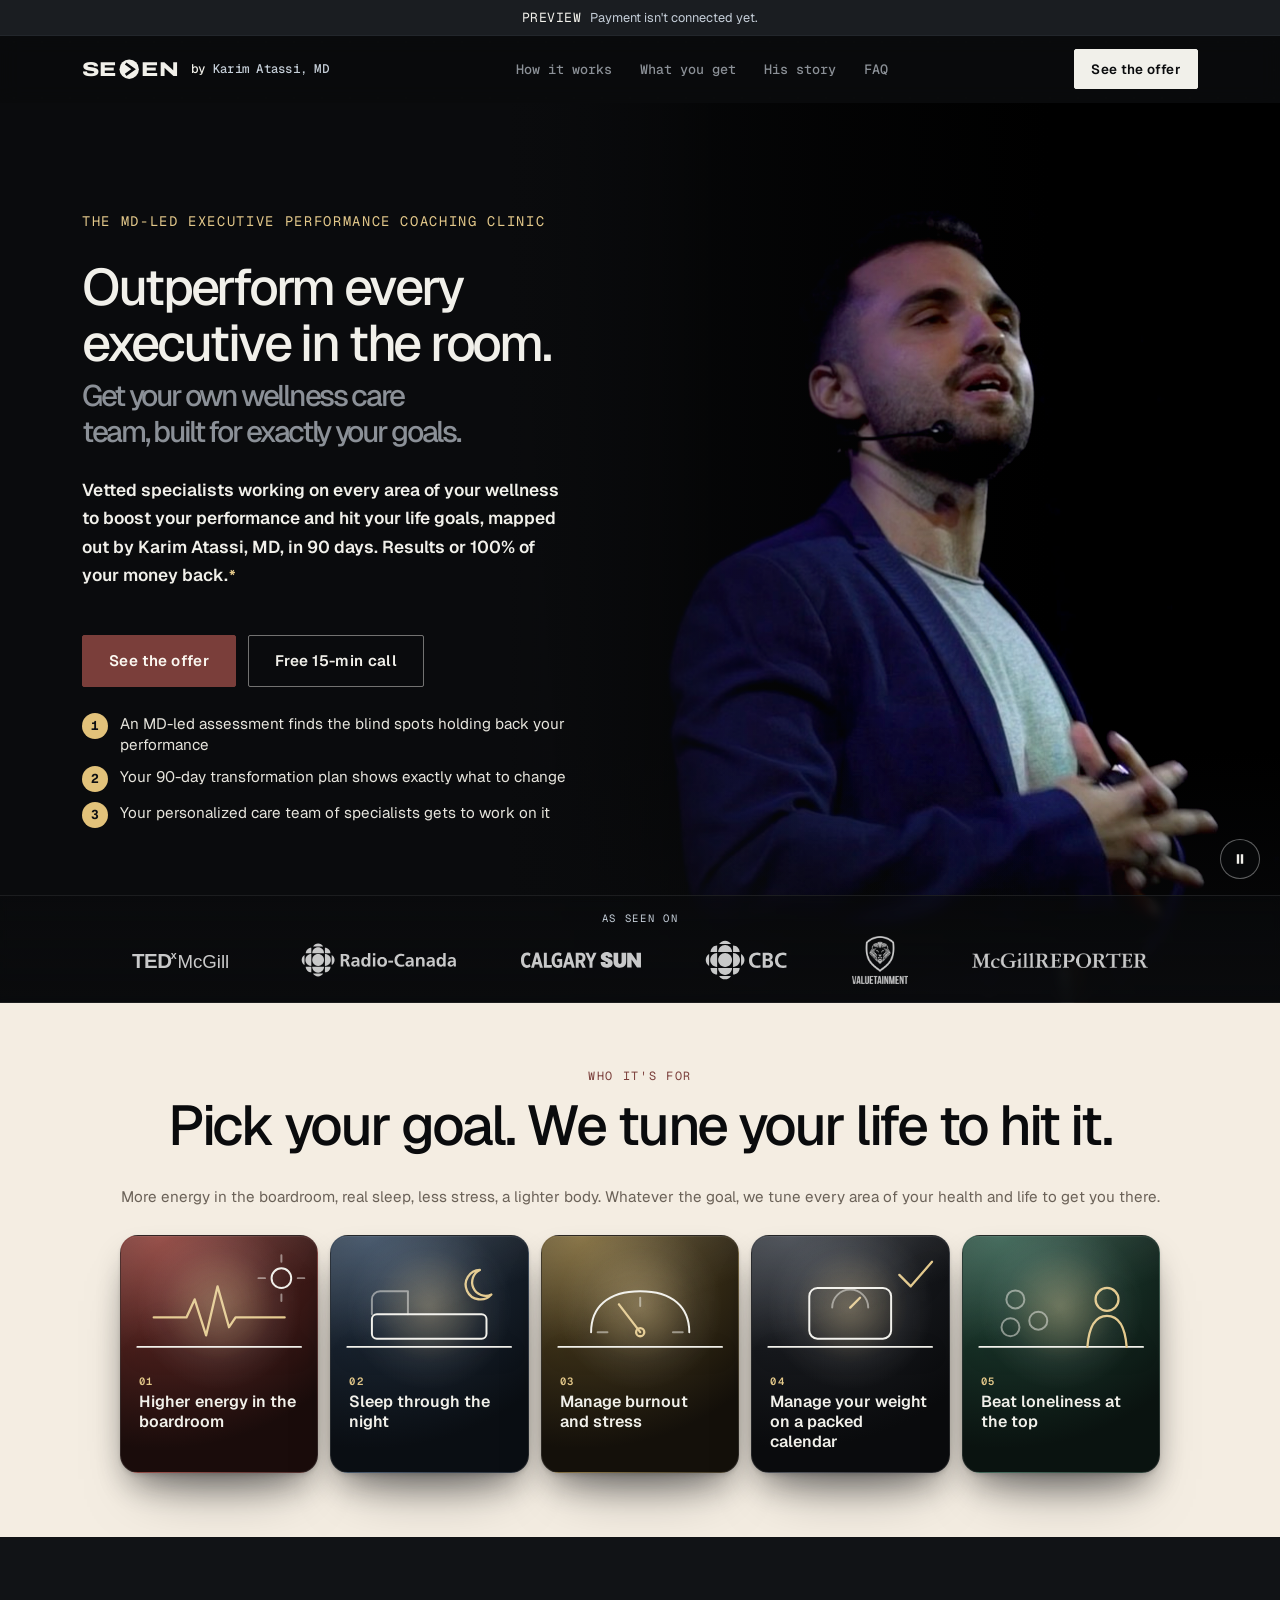
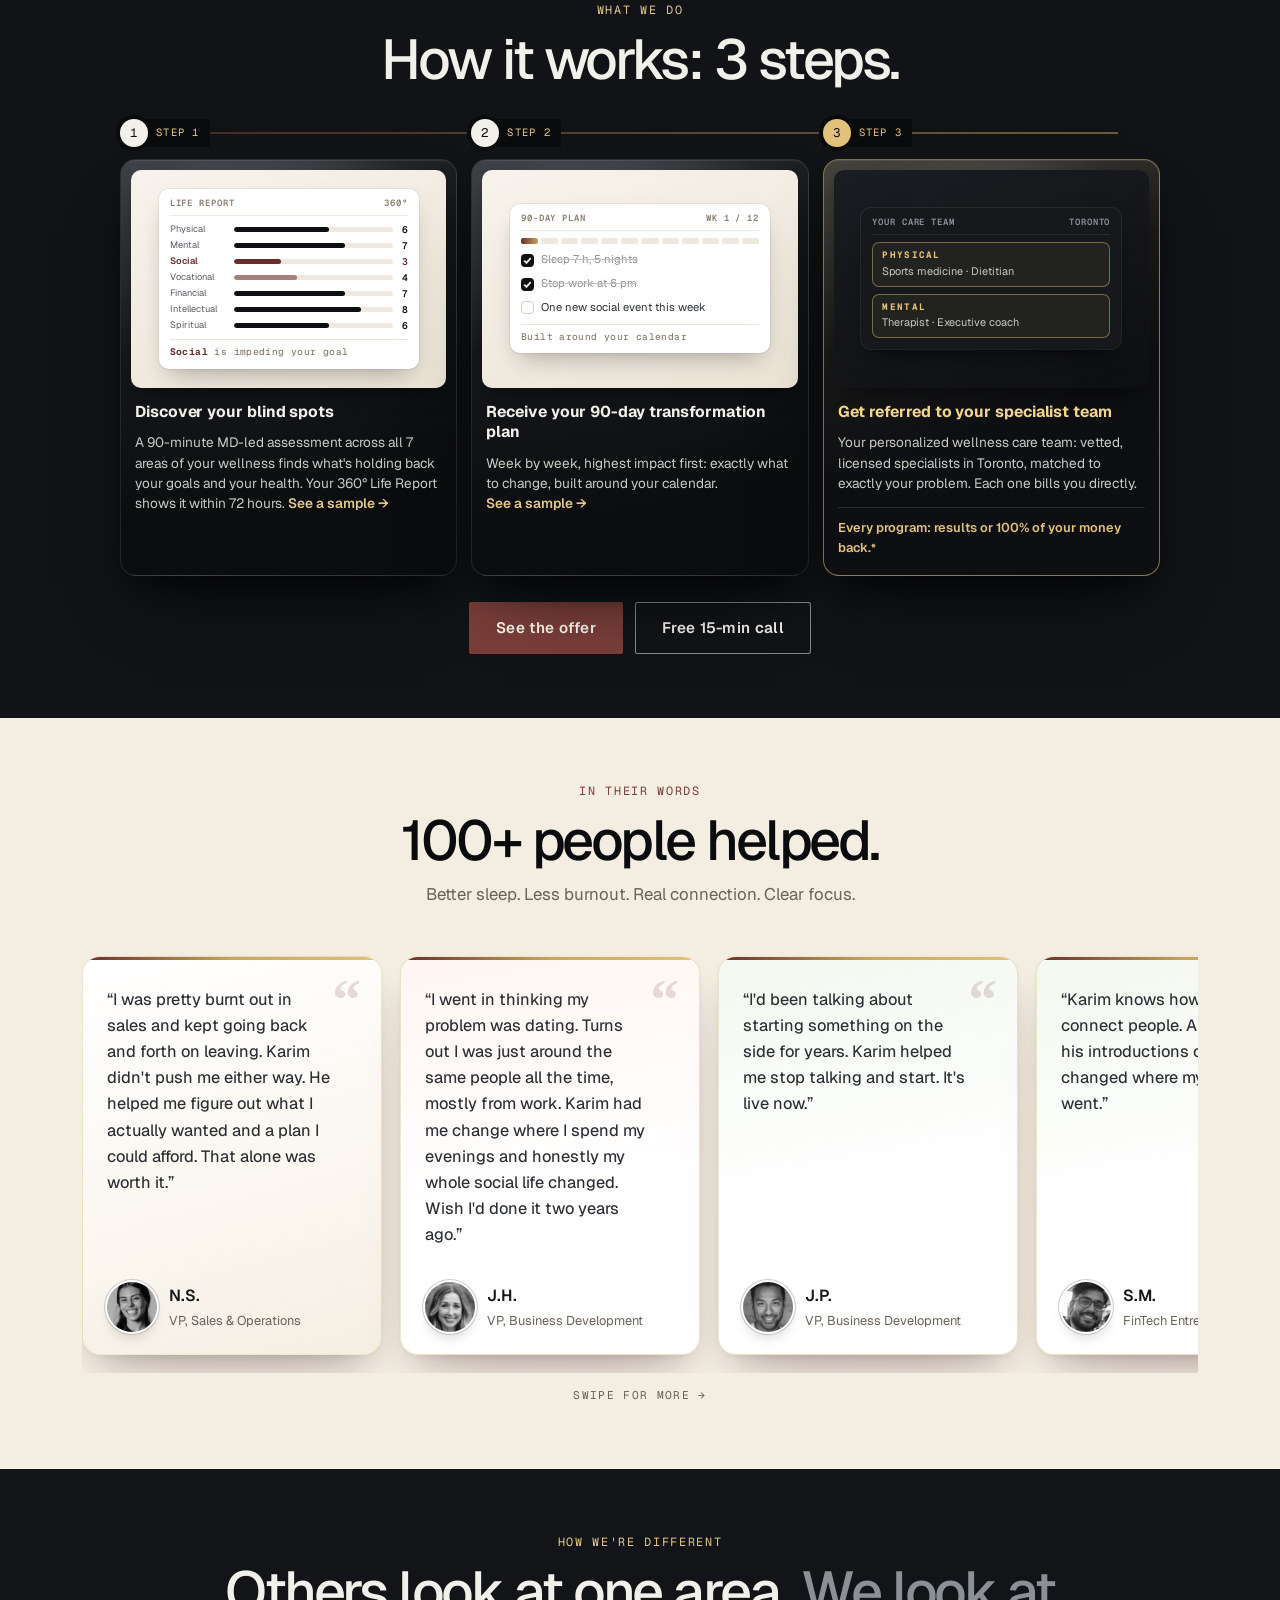
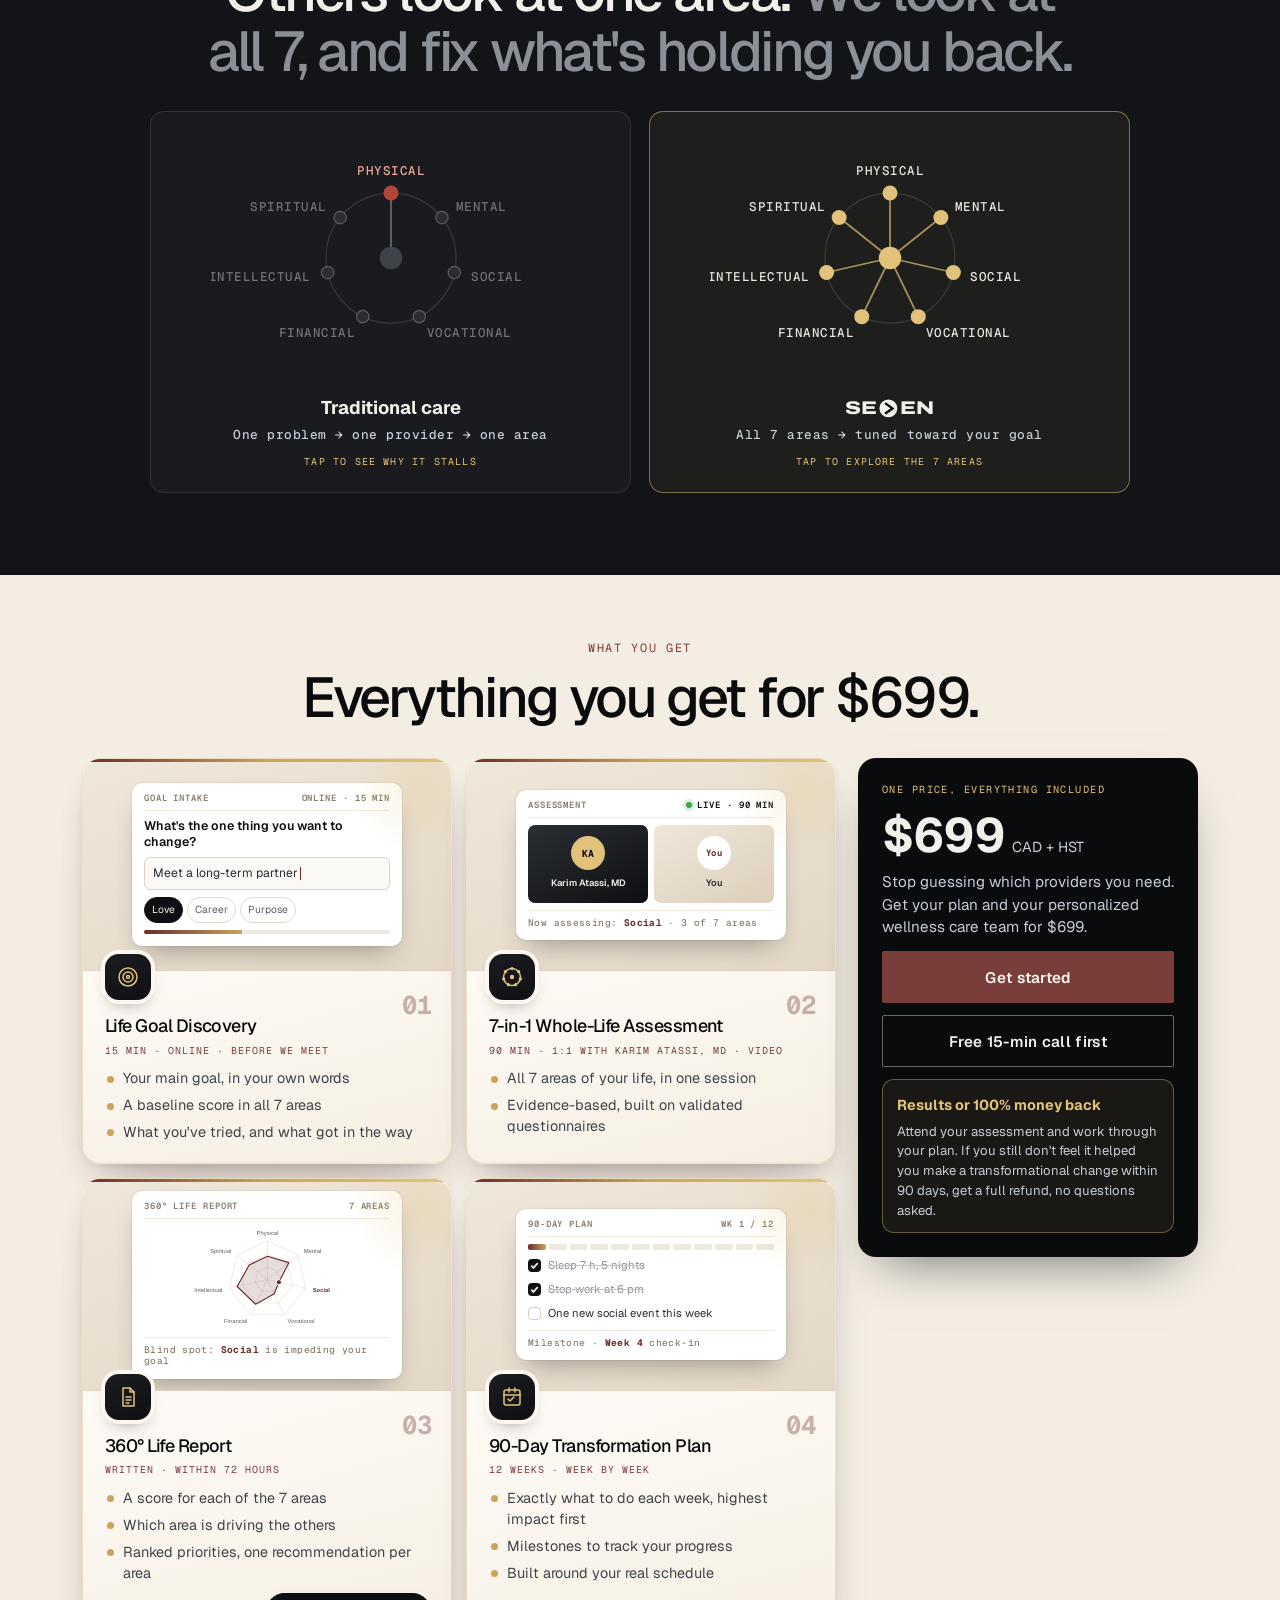
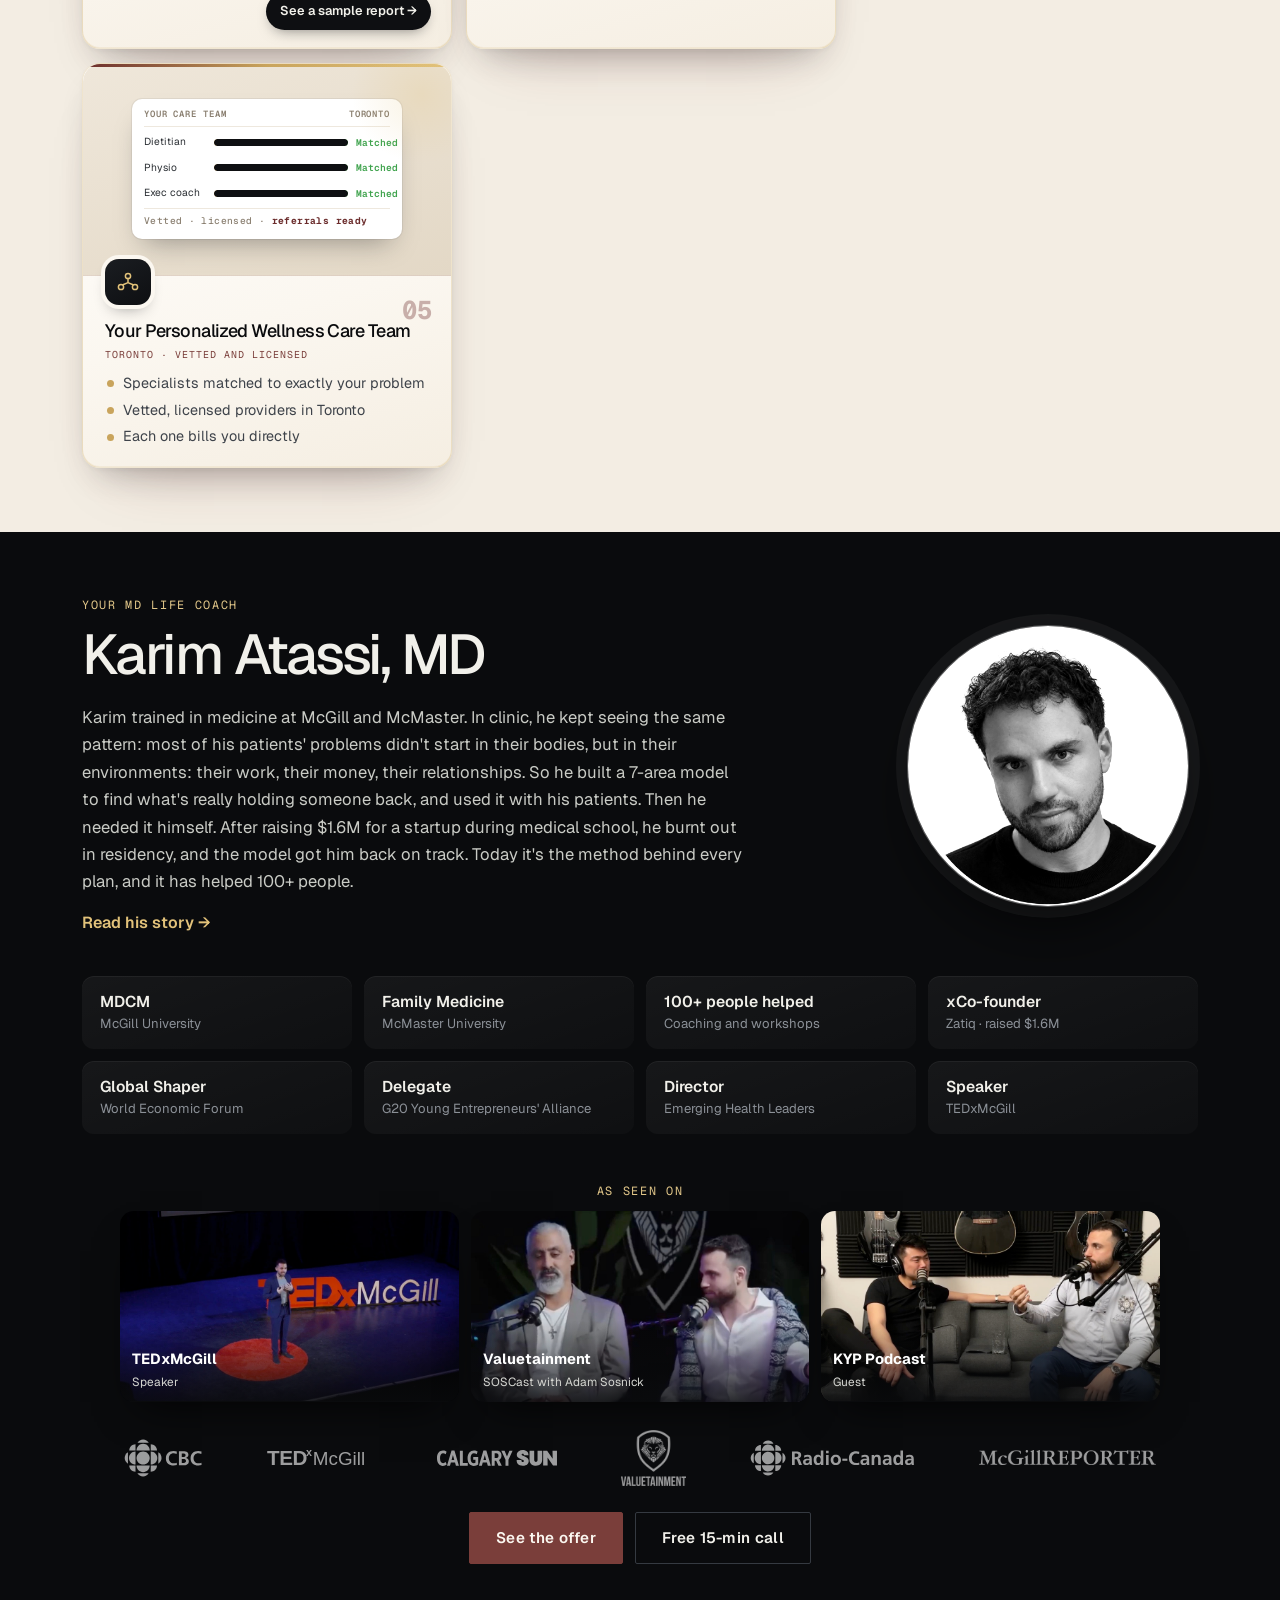
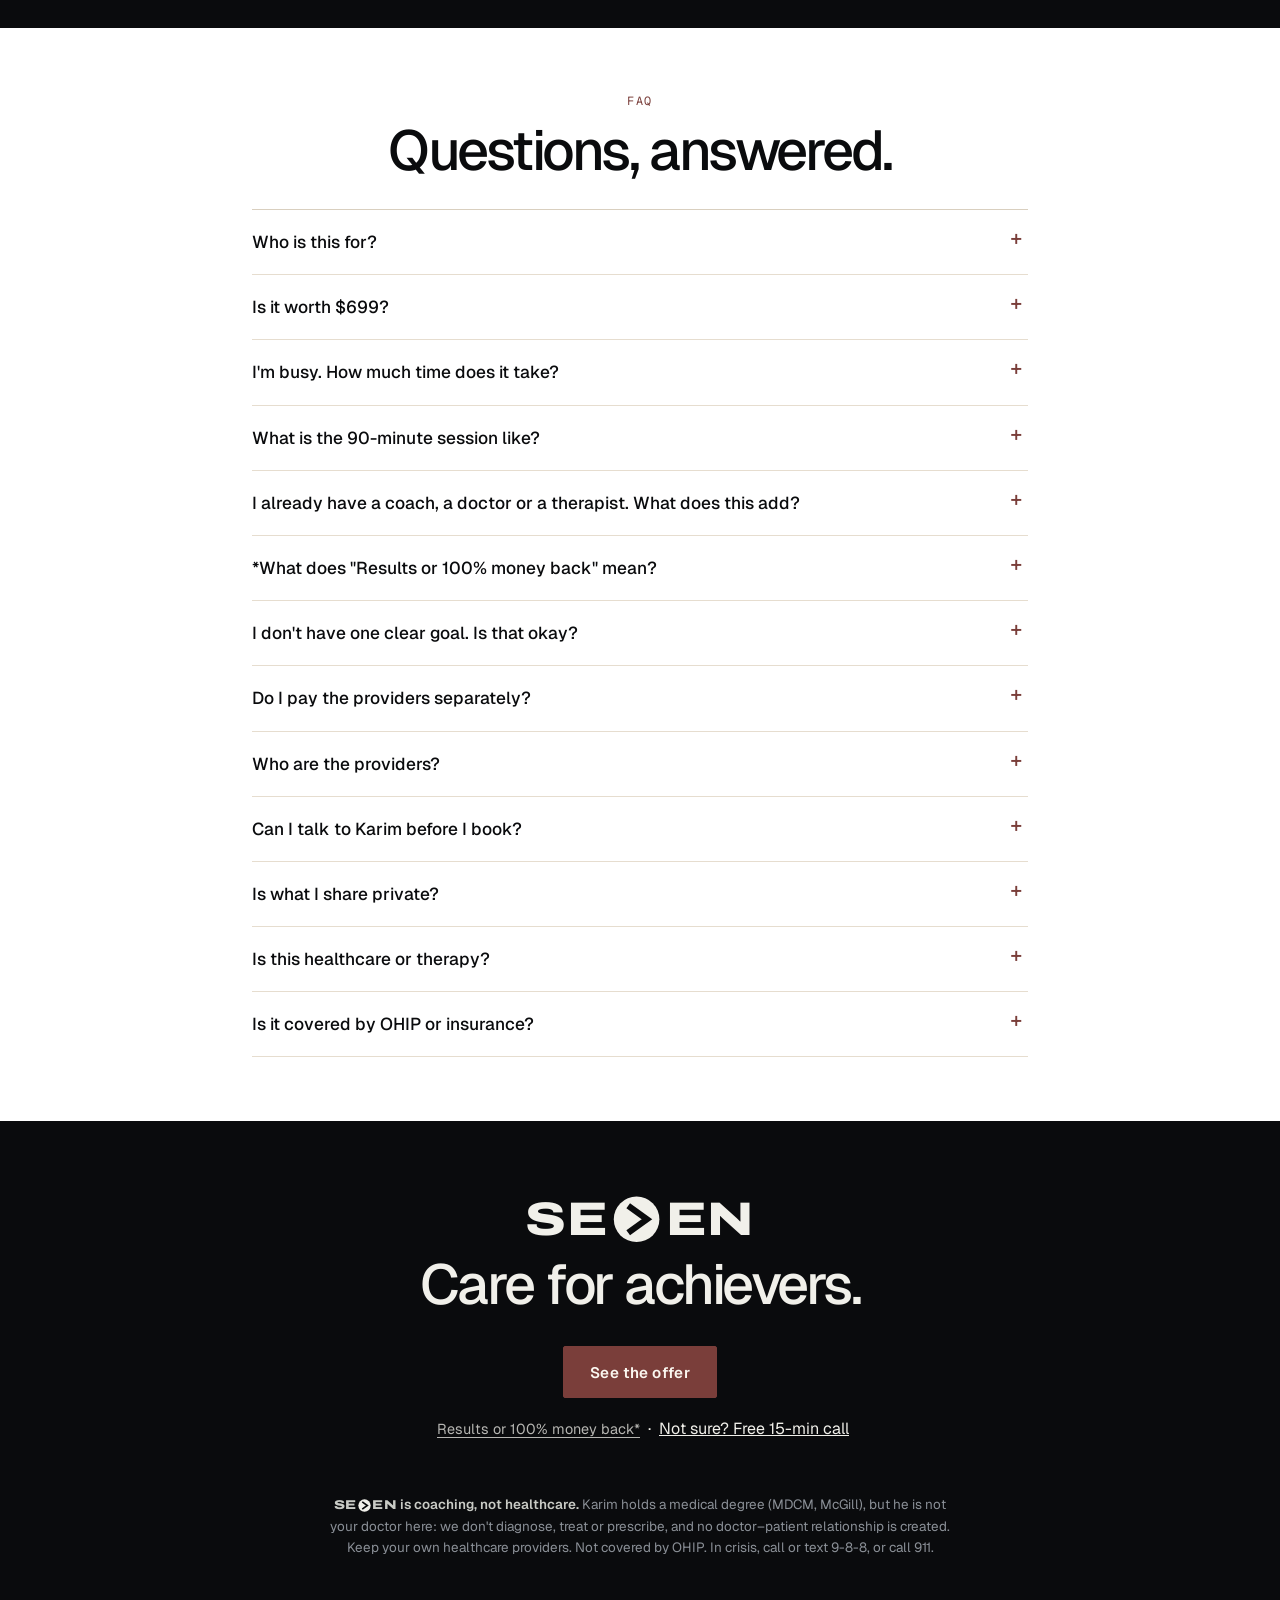
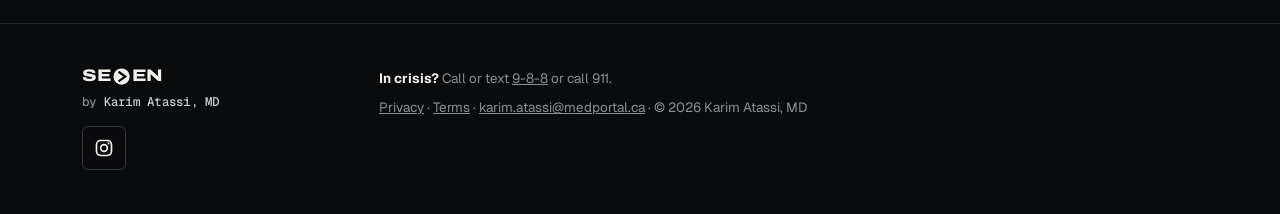
==== commit 1d20c18f: "Hero framed on the outcome: outperform with your own wellness care team Co-Authored-By: Claude Opus " ====
--- a/index.html
+++ b/index.html
@@ -4,17 +4,17 @@
   <meta charset="utf-8">
   <meta name="viewport" content="width=device-width, initial-scale=1, viewport-fit=cover">
   <title>SE7EN · MD-led life assessment · Karim Atassi, MD</title>
-  <meta name="description" content="The MD-led executive performance coaching clinic: discover your blind spots with Karim Atassi, MD, get a 90-day transformation plan and referrals to your personalized wellness care team in Toronto. $699 CAD. Coaching, not healthcare.">
+  <meta name="description" content="Outperform every executive in the room with your own wellness care team: an MD-led assessment with Karim Atassi, MD, a 90-day transformation plan and vetted specialists in Toronto matched to your goals. $699 CAD. Coaching, not healthcare.">
   <meta name="theme-color" content="#0A0B0D">
   <meta property="og:title" content="SE7EN · Boost your executive performance. Hit your life and health goals in 90 days.">
-  <meta property="og:description" content="Discover your blind spots, get a 90-day transformation plan and referrals to your personalized wellness care team. $699 CAD.">
+  <meta property="og:description" content="Outperform every executive in the room with your own wellness care team, built for exactly your goals. $699 CAD.">
   <meta property="og:image" content="assets/karim-tedx.jpg">
   <link rel="icon" href="assets/mark.svg" type="image/svg+xml">
   <link rel="preconnect" href="https://fonts.googleapis.com">
   <link rel="preconnect" href="https://fonts.gstatic.com" crossorigin>
   <link href="https://fonts.googleapis.com/css2?family=Archivo:wdth,wght@125,800&family=Geist:wght@300;400;500;600;700&family=Geist+Mono:wght@400;500;700&display=swap" rel="stylesheet">
-  <link rel="stylesheet" href="styles.css?v=353">
-  <script src="config.js?v=346"></script>
+  <link rel="stylesheet" href="styles.css?v=354">
+  <script src="config.js?v=347"></script>
   <script src="app.js?v=363" defer></script>
   <script src="booking.js?v=332" defer></script>
 </head>
@@ -45,14 +45,14 @@
       <button type="button" class="vh-pause" id="heroPause" aria-pressed="false" aria-label="Pause background video" hidden><svg viewBox="0 0 20 20" aria-hidden="true"><path class="i-pause" d="M6 4h3v12H6zM11 4h3v12h-3z"/><path class="i-play" d="M6 4l10 6-10 6z"/></svg></button>
       <div class="wrap vh-copy">
         <p class="eyebrow mono" data-hook>The MD-led executive performance coaching clinic</p>
-        <h1 id="heroH">Find what's standing in the way of your executive performance.</h1>
-        <p class="lede" id="heroSub">Three steps, one MD, $699. Results or 100% of your money back.*</p>
+        <h1 id="heroH">Outperform every executive in the room. <span class="soft">Get your own wellness care team, built for exactly your goals.</span></h1>
+        <p class="lede" id="heroSub">Vetted specialists working on every area of your wellness to boost your performance and hit your life goals, mapped out by Karim Atassi, MD, in 90 days. Results or 100% of your money back.*</p>
         <div class="cta-row">
           <a class="btn btn-primary" id="heroBook" href="#offer">See the offer</a>
           <button type="button" class="btn btn-ghost" id="heroCall" data-open="infocall" data-loc="hero_btn">Free 15-min call</button>
         </div>
         <div class="hero-more">
-          <ol class="hero-steps"><li><b class="mono">1</b><span>Discover the blind spots in your wellness that hold back your goals and your health</span></li><li><b class="mono">2</b><span>Get your 90-day transformation plan</span></li><li><b class="mono">3</b><span>Get referred to a specialist team built for exactly your problem</span></li></ol>
+          <ol class="hero-steps"><li><b class="mono">1</b><span>An MD-led assessment finds the blind spots holding back your performance</span></li><li><b class="mono">2</b><span>Your 90-day transformation plan shows exactly what to change</span></li><li><b class="mono">3</b><span>Your personalized care team of specialists gets to work on it</span></li></ol>
         </div>
       </div>
       <!-- AS SEEN ON: real outlet logos, sized to equal visual weight -->
--- a/styles.css
+++ b/styles.css
@@ -4202,3 +4202,6 @@
 @media (min-width: 1100px) { .wwd-dark .rflow.rflow-3::before { right: 4% !important; } }
 @media (max-width: 939px) { .rflow.rflow-3 { grid-template-columns: none; grid-auto-columns: minmax(260px, 46%); } }
 @media (max-width: 760px) { .rflow.rflow-3 { grid-auto-columns: 82%; } .hero-steps li { font-size: .88rem; } }
+
+/* v354 — outcome-first hero */
+#heroH .soft { display: block; margin-top: .25em; font-size: .58em; line-height: 1.2; }
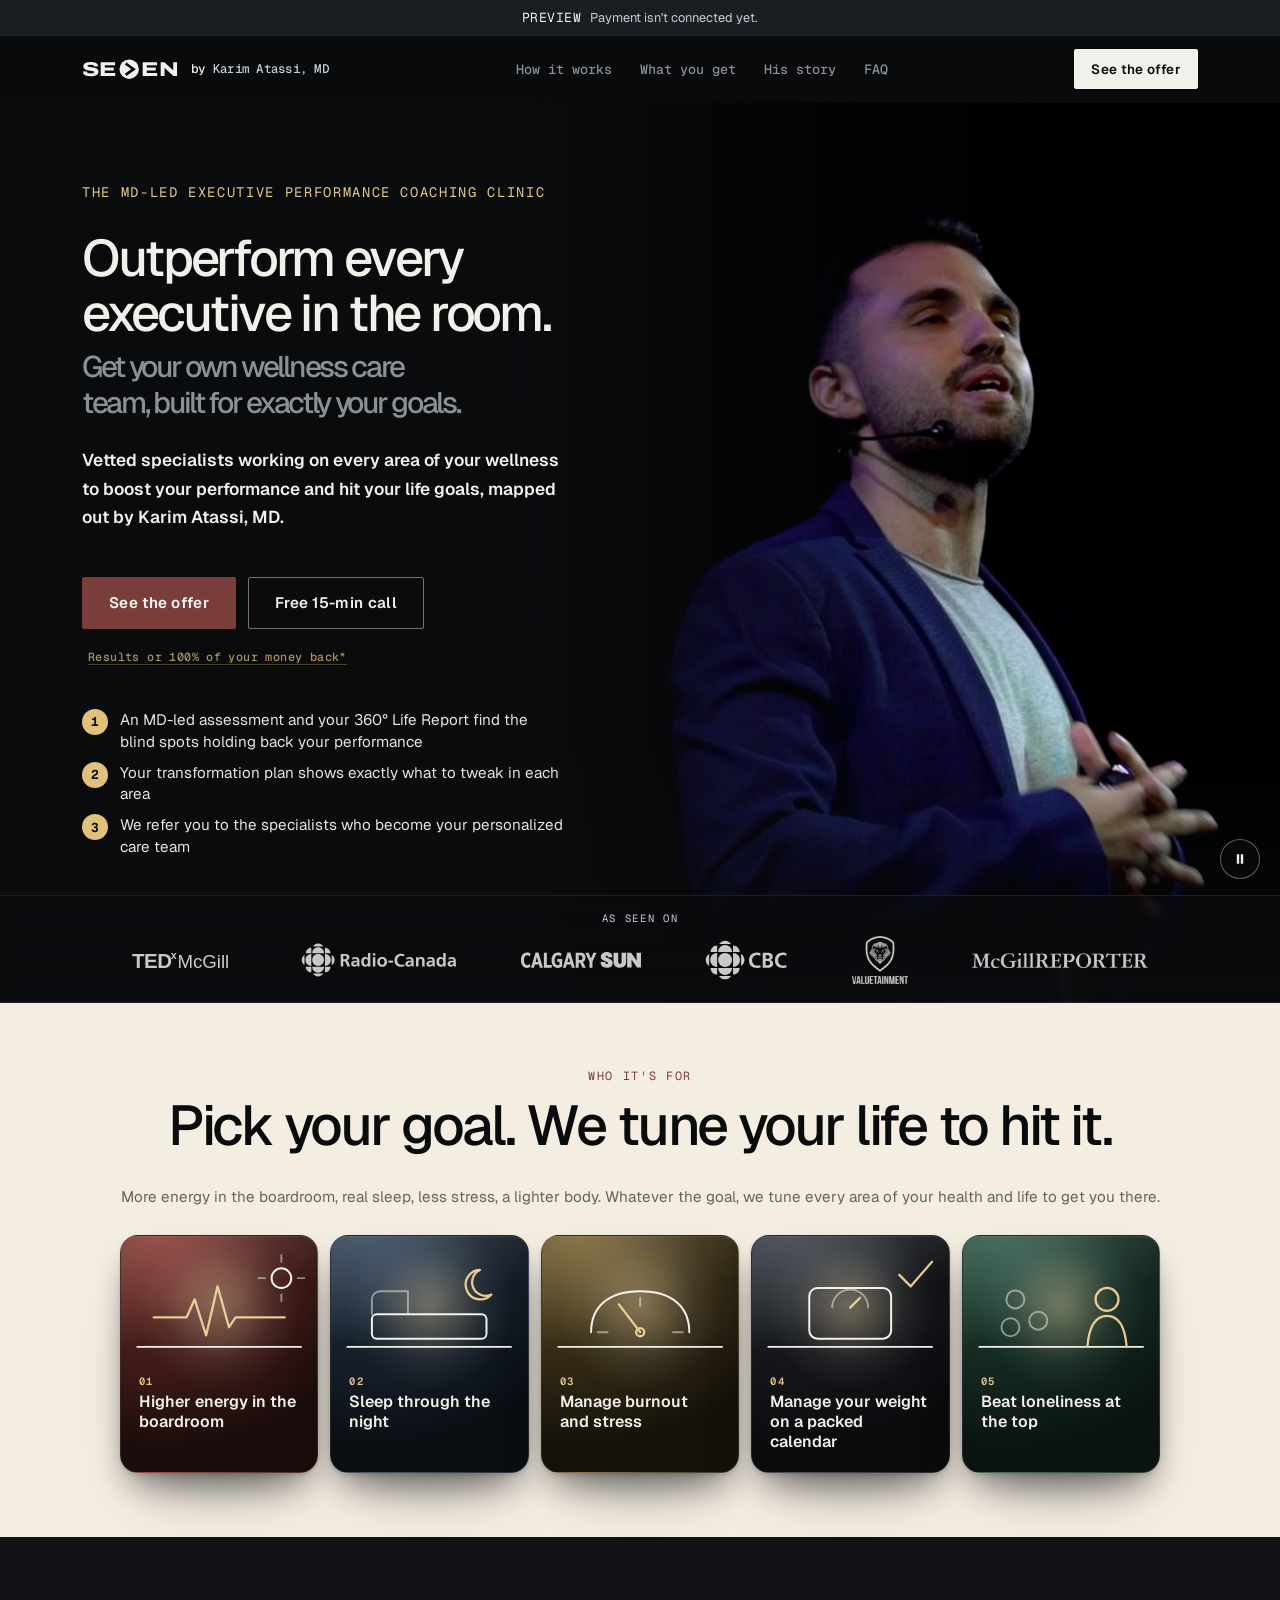
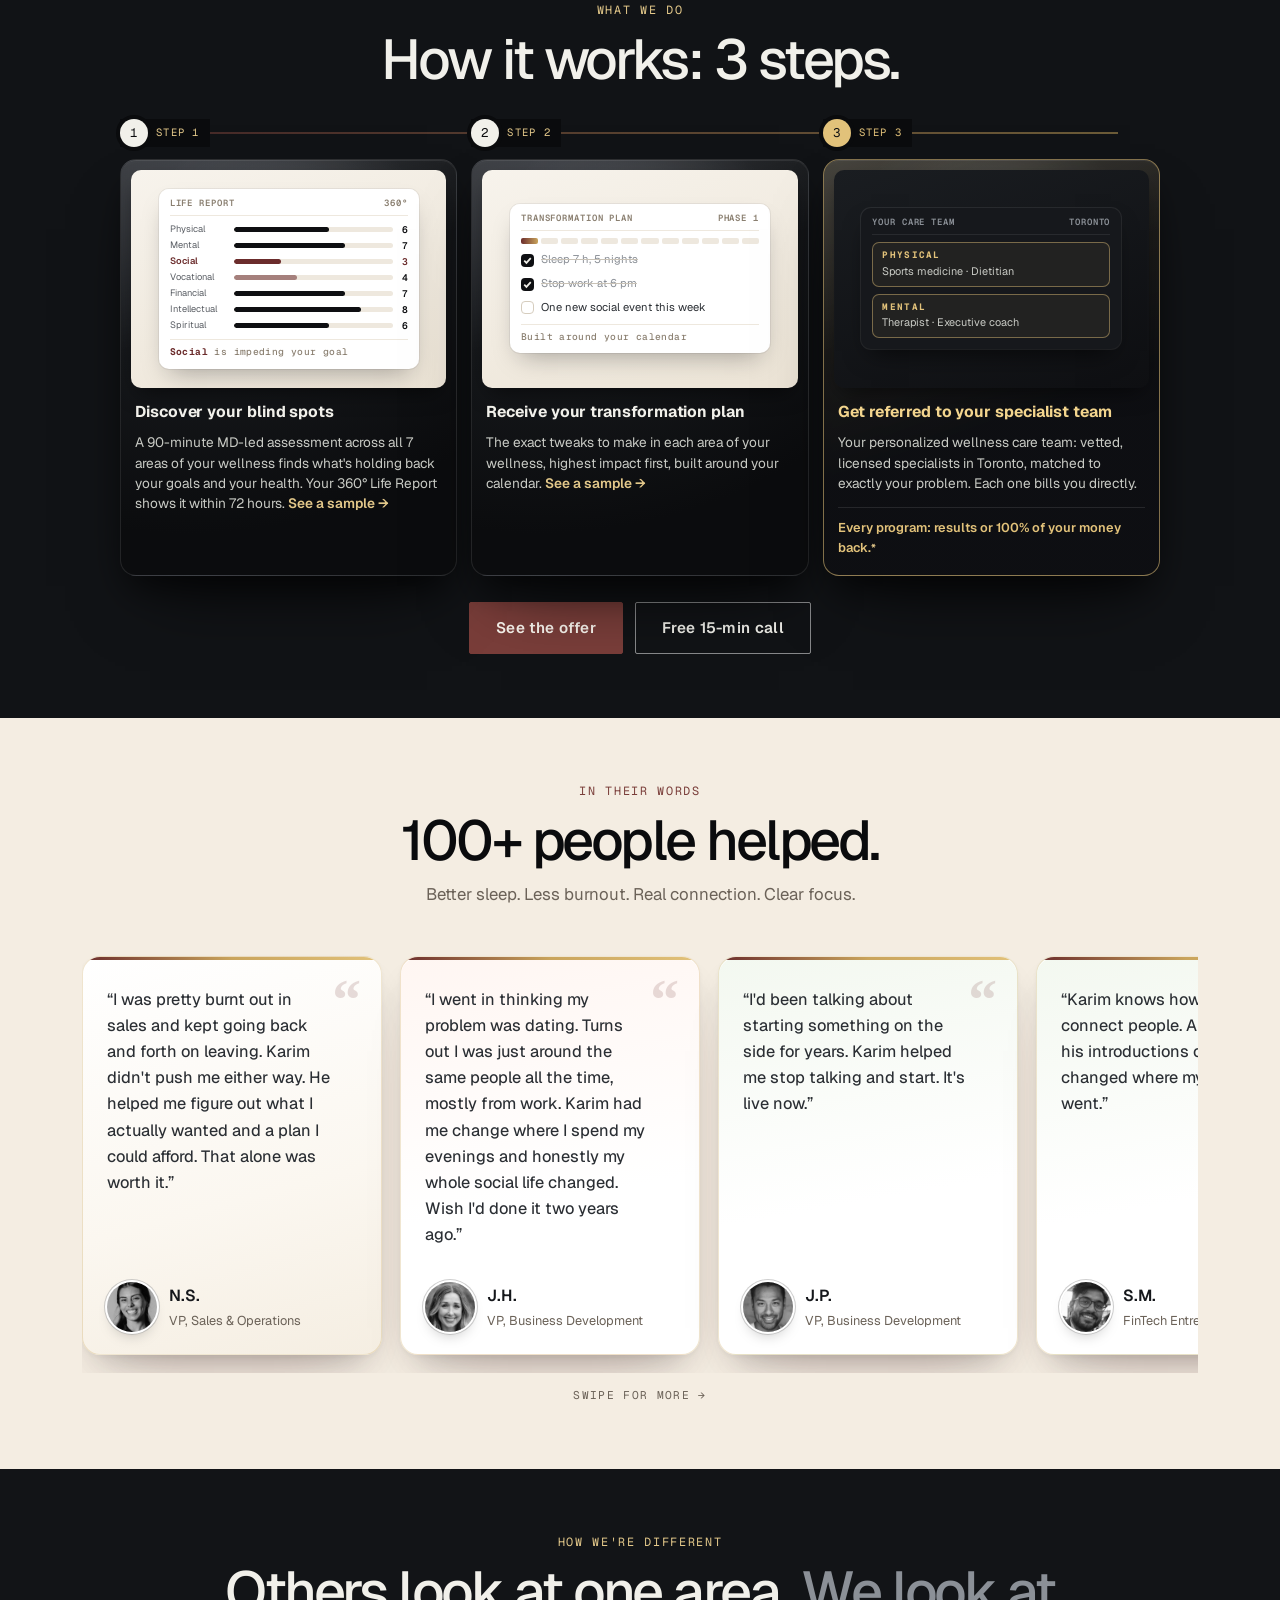
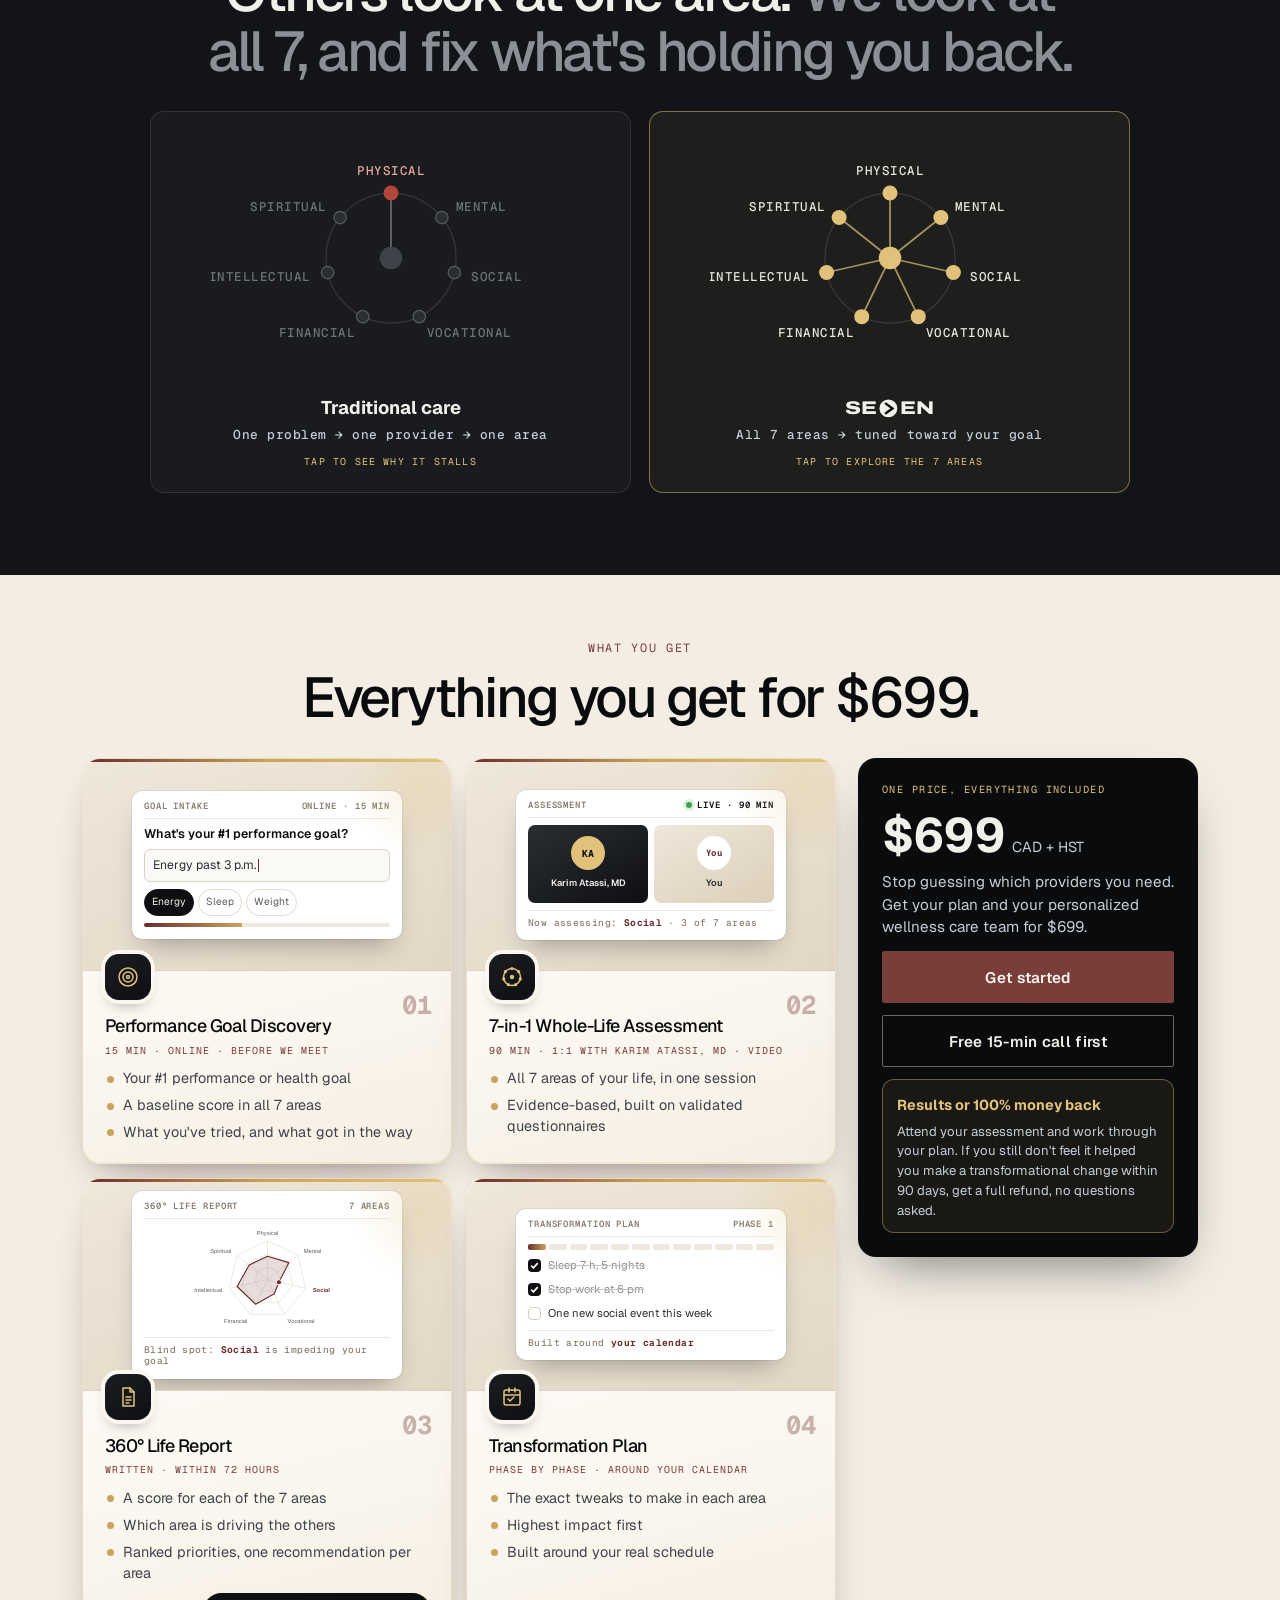
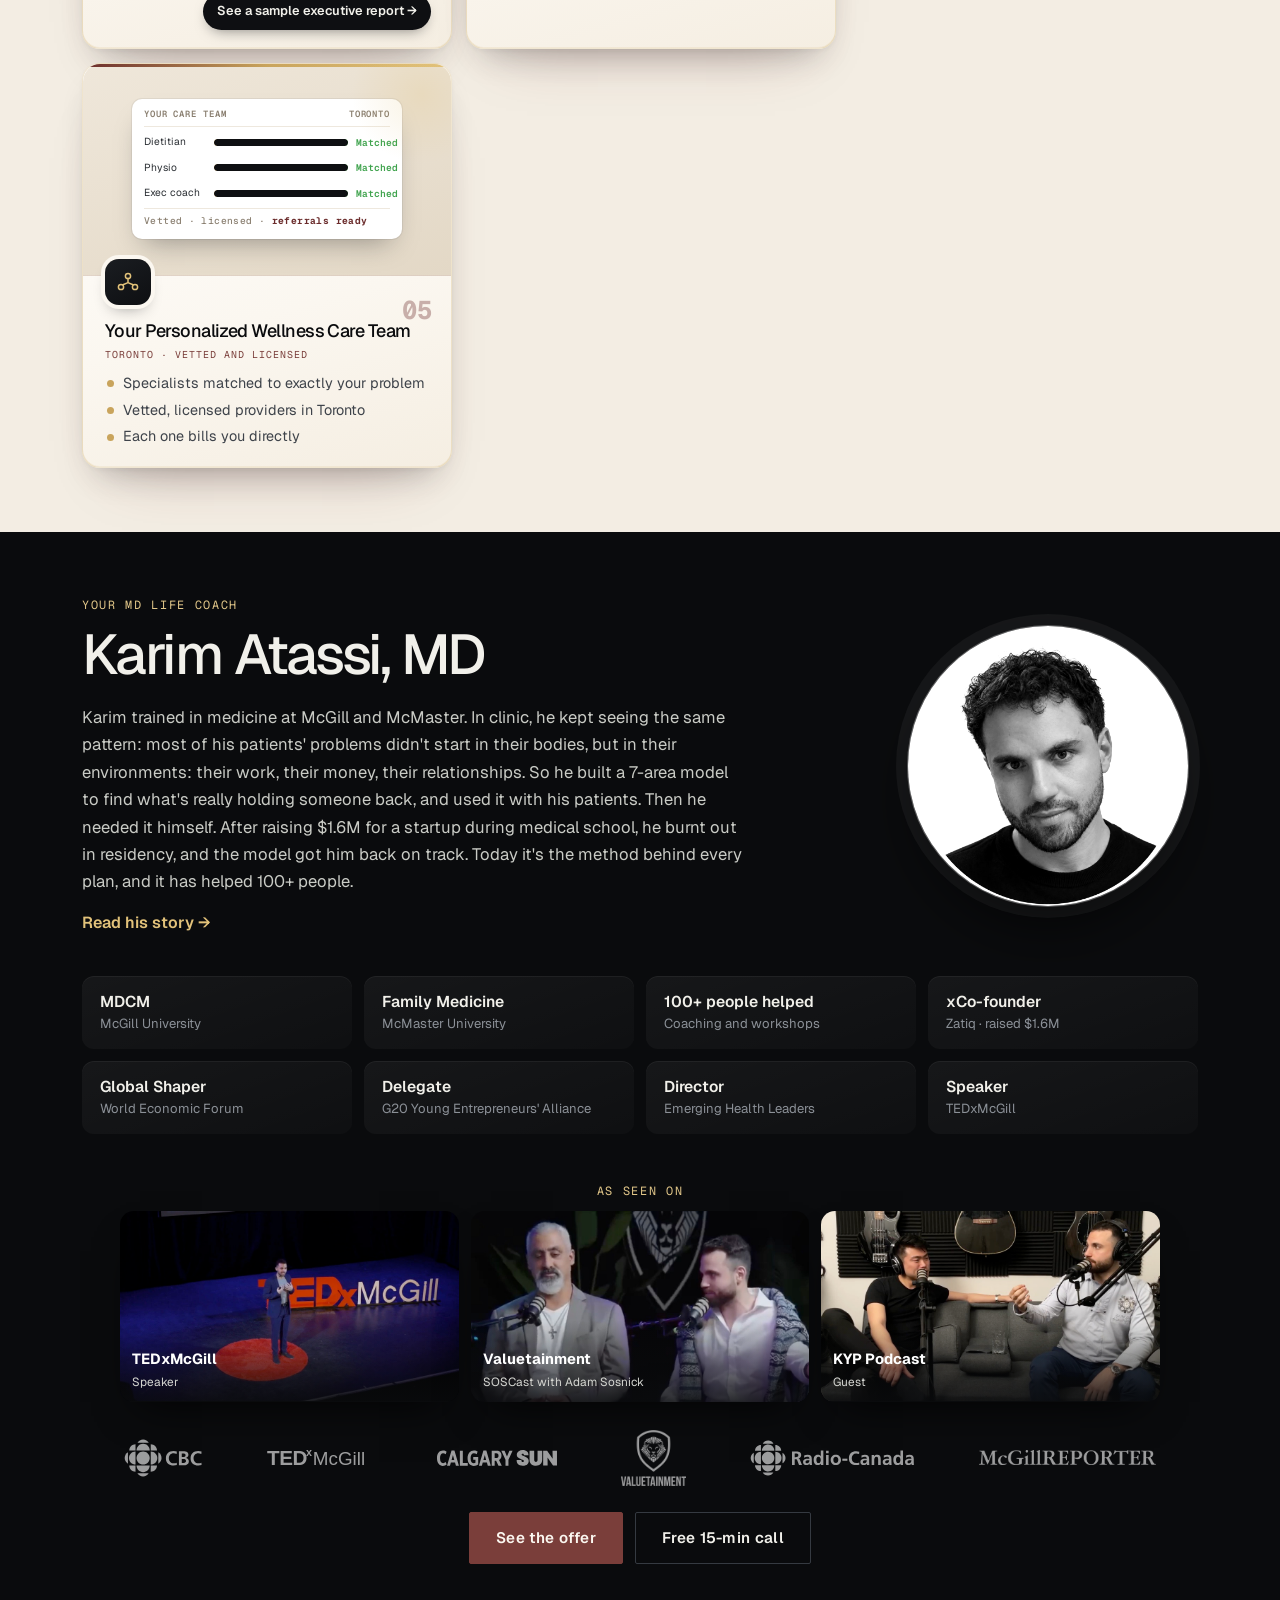
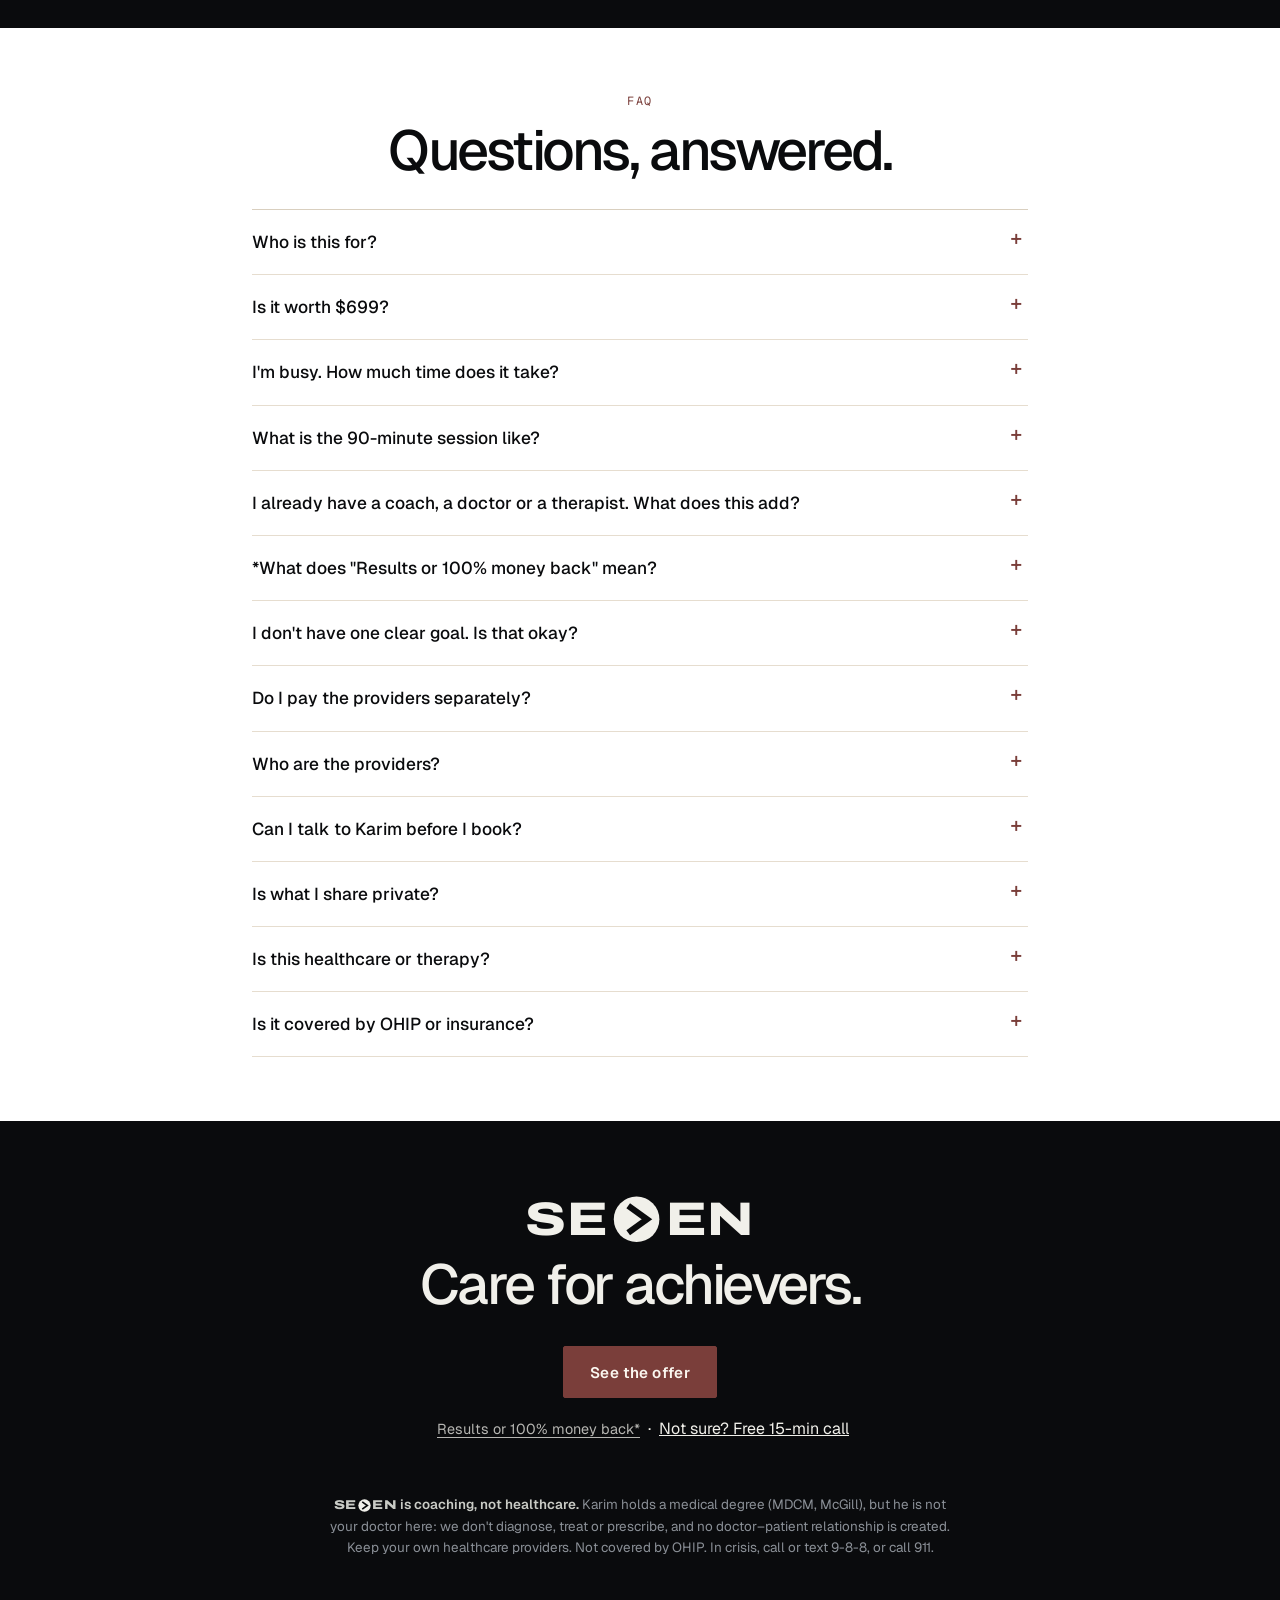
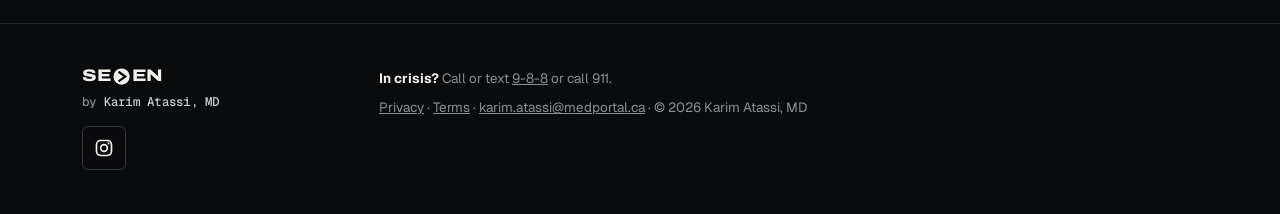
==== commit daa5b11d: "Executive sample report, Transformation Plan (no 90-day), guarantee under hero CTA, executive goal d" ====
--- a/index.html
+++ b/index.html
@@ -4,23 +4,23 @@
   <meta charset="utf-8">
   <meta name="viewport" content="width=device-width, initial-scale=1, viewport-fit=cover">
   <title>SE7EN · MD-led life assessment · Karim Atassi, MD</title>
-  <meta name="description" content="Outperform every executive in the room with your own wellness care team: an MD-led assessment with Karim Atassi, MD, a 90-day transformation plan and vetted specialists in Toronto matched to your goals. $699 CAD. Coaching, not healthcare.">
+  <meta name="description" content="Outperform every executive in the room with your own wellness care team: an MD-led assessment with Karim Atassi, MD, a transformation plan and referrals to vetted specialists in Toronto matched to your goals. $699 CAD. Coaching, not healthcare.">
   <meta name="theme-color" content="#0A0B0D">
-  <meta property="og:title" content="SE7EN · Boost your executive performance. Hit your life and health goals in 90 days.">
+  <meta property="og:title" content="SE7EN · Outperform every executive in the room.">
   <meta property="og:description" content="Outperform every executive in the room with your own wellness care team, built for exactly your goals. $699 CAD.">
   <meta property="og:image" content="assets/karim-tedx.jpg">
   <link rel="icon" href="assets/mark.svg" type="image/svg+xml">
   <link rel="preconnect" href="https://fonts.googleapis.com">
   <link rel="preconnect" href="https://fonts.gstatic.com" crossorigin>
   <link href="https://fonts.googleapis.com/css2?family=Archivo:wdth,wght@125,800&family=Geist:wght@300;400;500;600;700&family=Geist+Mono:wght@400;500;700&display=swap" rel="stylesheet">
-  <link rel="stylesheet" href="styles.css?v=354">
-  <script src="config.js?v=347"></script>
-  <script src="app.js?v=363" defer></script>
+  <link rel="stylesheet" href="styles.css?v=355">
+  <script src="config.js?v=348"></script>
+  <script src="app.js?v=364" defer></script>
   <script src="booking.js?v=332" defer></script>
 </head>
 <body class="slim">
   <a class="skip" href="#main">Skip to content</a>
-  <noscript><div class="preview-bar">The 90-day program, $699 CAD + HST: a 90-minute assessment with Karim Atassi, MD, your 360° Life Report and 90-day plan within 72 hours, and your personalized wellness care team referrals. Turn on JavaScript to book.</div></noscript>
+  <noscript><div class="preview-bar">The Executive Performance Program, $699 CAD + HST: a 90-minute assessment with Karim Atassi, MD, your 360° Life Report and transformation plan within 72 hours, and your personalized wellness care team referrals. Turn on JavaScript to book.</div></noscript>
   <div class="preview-bar" id="previewBar" hidden><span class="mono">PREVIEW</span> Payment isn't connected yet.</div>
 
   <header class="nav" id="nav">
@@ -46,13 +46,14 @@
       <div class="wrap vh-copy">
         <p class="eyebrow mono" data-hook>The MD-led executive performance coaching clinic</p>
         <h1 id="heroH">Outperform every executive in the room. <span class="soft">Get your own wellness care team, built for exactly your goals.</span></h1>
-        <p class="lede" id="heroSub">Vetted specialists working on every area of your wellness to boost your performance and hit your life goals, mapped out by Karim Atassi, MD, in 90 days. Results or 100% of your money back.*</p>
+        <p class="lede" id="heroSub">Vetted specialists working on every area of your wellness to boost your performance and hit your life goals, mapped out by Karim Atassi, MD.</p>
         <div class="cta-row">
           <a class="btn btn-primary" id="heroBook" href="#offer">See the offer</a>
           <button type="button" class="btn btn-ghost" id="heroCall" data-open="infocall" data-loc="hero_btn">Free 15-min call</button>
         </div>
+        <p class="hero-g"><a href="#faq-guarantee" class="g-link">Results or 100% of your money back*</a></p>
         <div class="hero-more">
-          <ol class="hero-steps"><li><b class="mono">1</b><span>An MD-led assessment finds the blind spots holding back your performance</span></li><li><b class="mono">2</b><span>Your 90-day transformation plan shows exactly what to change</span></li><li><b class="mono">3</b><span>Your personalized care team of specialists gets to work on it</span></li></ol>
+          <ol class="hero-steps"><li><b class="mono">1</b><span>An MD-led assessment and your 360° Life Report find the blind spots holding back your performance</span></li><li><b class="mono">2</b><span>Your transformation plan shows exactly what to tweak in each area</span></li><li><b class="mono">3</b><span>We refer you to the specialists who become your personalized care team</span></li></ol>
         </div>
       </div>
       <!-- AS SEEN ON: real outlet logos, sized to equal visual weight -->
@@ -99,11 +100,11 @@
               <p class="sv-foot"><b id="svFlag">Social</b> is impeding your goal</p>
             </div></div><div class="bx-b"><h4>Discover your blind spots</h4><p>A 90-minute MD-led assessment across all 7 areas of your wellness finds what's holding back your goals and your health. Your 360° Life Report shows it within 72 hours. <a href="sample.html">See a sample →</a></p></div></article></li>
             <li class="rfl"><p class="rfl-when mono"><span class="rfl-dot">2</span>Step 2</p><article class="bx"><div class="bx-viz sv-wrap"><div class="sv" aria-hidden="true">
-              <div class="sv-hd"><span>90-day plan</span><span>Wk 1 / 12</span></div>
+              <div class="sv-hd"><span>Transformation plan</span><span>Phase 1</span></div>
               <div class="sv-weeks"><i class="on"></i><i></i><i></i><i></i><i></i><i></i><i></i><i></i><i></i><i></i><i></i><i></i></div>
               <ul class="sv-tasks" id="svTasks"><li class="ok">Sleep 7 h, 5 nights</li><li class="ok">Stop work at 6 pm</li><li>One new social event this week</li></ul>
               <p class="sv-foot">Built around your calendar</p>
-            </div></div><div class="bx-b"><h4>Receive your 90-day transformation plan</h4><p>Week by week, highest impact first: exactly what to change, built around your calendar. <a href="sample.html#plan">See a sample →</a></p></div></article></li>
+            </div></div><div class="bx-b"><h4>Receive your transformation plan</h4><p>The exact tweaks to make in each area of your wellness, highest impact first, built around your calendar. <a href="sample.html#plan">See a sample →</a></p></div></article></li>
             <li class="rfl rfl-up rfl-gold"><p class="rfl-when mono"><span class="rfl-dot">3</span>Step 3</p><article class="bx"><div class="bx-viz sv-wrap"><div class="sv sv-dark" aria-hidden="true">
               <div class="sv-hd"><span>Your care team</span><span>Toronto</span></div>
               <div class="sv-tier gold"><b>PHYSICAL</b><p>Sports medicine · Dietitian</p></div>
@@ -165,17 +166,17 @@
         <h2 class="center-h">Everything you get for $<span data-price>699</span>.</h2>
         <div class="of-grid">
           <ol class="of-tiles"><li class="of-tile"><div class="of-viz" aria-hidden="true"><div class="sv"><div class="sv-hd"><span>Goal intake</span><span>Online · 15 min</span></div>
-<p class="sv-q">What's the one thing you want to change?</p>
-<p class="sv-in">Meet a long-term partner<i class="sv-caret"></i></p>
-<ul class="sv-chips"><li class="on">Love</li><li>Career</li><li>Purpose</li></ul>
-<div class="sv-prog"><i style="width:40%"></i></div></div></div><span class="of-ic" aria-hidden="true"><svg viewBox="0 0 24 24"><circle cx="12" cy="12" r="9"/><circle cx="12" cy="12" r="5"/><circle cx="12" cy="12" r="1.5"/></svg></span><span class="of-n mono">01</span><h3>Life Goal Discovery</h3><p class="of-meta mono">15 min · online · before we meet</p><ul><li>Your main goal, in your own words</li><li>A baseline score in all 7 areas</li><li>What you've tried, and what got in the way</li></ul></li><li class="of-tile"><div class="of-viz" aria-hidden="true"><div class="sv"><div class="sv-hd"><span>Assessment</span><span class="sv-live">Live · 90 min</span></div>
+<p class="sv-q">What's your #1 performance goal?</p>
+<p class="sv-in">Energy past 3 p.m.<i class="sv-caret"></i></p>
+<ul class="sv-chips"><li class="on">Energy</li><li>Sleep</li><li>Weight</li></ul>
+<div class="sv-prog"><i style="width:40%"></i></div></div></div><span class="of-ic" aria-hidden="true"><svg viewBox="0 0 24 24"><circle cx="12" cy="12" r="9"/><circle cx="12" cy="12" r="5"/><circle cx="12" cy="12" r="1.5"/></svg></span><span class="of-n mono">01</span><h3>Performance Goal Discovery</h3><p class="of-meta mono">15 min · online · before we meet</p><ul><li>Your #1 performance or health goal</li><li>A baseline score in all 7 areas</li><li>What you've tried, and what got in the way</li></ul></li><li class="of-tile"><div class="of-viz" aria-hidden="true"><div class="sv"><div class="sv-hd"><span>Assessment</span><span class="sv-live">Live · 90 min</span></div>
 <div class="vc-duo"><div class="vc-tile"><span class="vc-av">KA</span><b>Karim Atassi, MD</b></div><div class="vc-tile you"><span class="vc-av">You</span><b>You</b></div></div>
 <p class="sv-foot">Now assessing: <b>Social</b> · 3 of 7 areas</p></div></div><span class="of-ic" aria-hidden="true"><svg viewBox="0 0 24 24"><circle cx="12" cy="12" r="8.5"/><circle cx="12.00" cy="3.50" r="1.6" class="f"/><circle cx="18.65" cy="6.70" r="1.6" class="f"/><circle cx="20.29" cy="13.89" r="1.6" class="f"/><circle cx="15.69" cy="19.66" r="1.6" class="f"/><circle cx="8.31" cy="19.66" r="1.6" class="f"/><circle cx="3.71" cy="13.89" r="1.6" class="f"/><circle cx="5.35" cy="6.70" r="1.6" class="f"/><circle cx="12" cy="12" r="2.2" class="f"/></svg></span><span class="of-n mono">02</span><h3>7-in-1 Whole-Life Assessment</h3><p class="of-meta mono">90 min · 1:1 with Karim Atassi, MD · video</p><ul><li>All 7 areas of your life, in one session</li><li>Evidence-based, built on validated questionnaires</li></ul></li><li class="of-tile"><div class="of-viz" aria-hidden="true"><div class="sv"><div class="sv-hd"><span>360° Life Report</span><span>7 areas</span></div>
 <svg viewBox="0 0 240 128" class="rd"><polygon points="120.0,18.0 157.5,36.1 166.8,76.7 140.8,109.2 99.2,109.2 73.2,76.7 82.5,36.1" class="rd-ring"/><polygon points="120.0,34.3 144.8,46.2 150.9,73.0 133.7,94.5 106.3,94.5 89.1,73.0 95.2,46.2" class="rd-ring"/><polygon points="120.0,50.2 132.4,56.1 135.4,69.5 126.9,80.3 113.1,80.3 104.6,69.5 107.6,56.1" class="rd-ring"/><line x1="120" y1="66" x2="120.0" y2="18.0" class="rd-ring"/><line x1="120" y1="66" x2="157.5" y2="36.1" class="rd-ring"/><line x1="120" y1="66" x2="166.8" y2="76.7" class="rd-ring"/><line x1="120" y1="66" x2="140.8" y2="109.2" class="rd-ring"/><line x1="120" y1="66" x2="99.2" y2="109.2" class="rd-ring"/><line x1="120" y1="66" x2="73.2" y2="76.7" class="rd-ring"/><line x1="120" y1="66" x2="82.5" y2="36.1" class="rd-ring"/><polygon points="120.0,37.2 146.3,45.1 134.0,69.2 128.3,83.3 105.4,96.3 82.6,74.5 97.5,48.0" class="rd-shape"/><circle cx="134.0" cy="69.2" r="3.2" class="rd-dot"/><text x="120.0" y="11.5" text-anchor="middle" class="rd-lab">Physical</text><text x="164.6" y="33.0" text-anchor="start" class="rd-lab">Mental</text><text x="175.6" y="81.2" text-anchor="start" class="rd-lab flag">Social</text><text x="144.7" y="119.9" text-anchor="start" class="rd-lab">Vocational</text><text x="95.3" y="119.9" text-anchor="end" class="rd-lab">Financial</text><text x="64.4" y="81.2" text-anchor="end" class="rd-lab">Intellectual</text><text x="75.4" y="33.0" text-anchor="end" class="rd-lab">Spiritual</text></svg>
-<p class="sv-foot">Blind spot: <b>Social</b> is impeding your goal</p></div></div><span class="of-ic" aria-hidden="true"><svg viewBox="0 0 24 24"><path d="M7 3h7l4 4v14H7z"/><path d="M14 3v4h4"/><path d="M10 12h5M10 15h5M10 18h3"/></svg></span><span class="of-n mono">03</span><h3>360° Life Report</h3><p class="of-meta mono">Written · within 72 hours</p><ul><li>A score for each of the 7 areas</li><li>Which area is driving the others</li><li>Ranked priorities, one recommendation per area</li></ul><a class="of-sample" href="sample.html">See a sample report →</a></li><li class="of-tile"><div class="of-viz" aria-hidden="true"><div class="sv"><div class="sv-hd"><span>90-day plan</span><span>Wk 1 / 12</span></div>
+<p class="sv-foot">Blind spot: <b>Social</b> is impeding your goal</p></div></div><span class="of-ic" aria-hidden="true"><svg viewBox="0 0 24 24"><path d="M7 3h7l4 4v14H7z"/><path d="M14 3v4h4"/><path d="M10 12h5M10 15h5M10 18h3"/></svg></span><span class="of-n mono">03</span><h3>360° Life Report</h3><p class="of-meta mono">Written · within 72 hours</p><ul><li>A score for each of the 7 areas</li><li>Which area is driving the others</li><li>Ranked priorities, one recommendation per area</li></ul><a class="of-sample" href="sample.html">See a sample executive report →</a></li><li class="of-tile"><div class="of-viz" aria-hidden="true"><div class="sv"><div class="sv-hd"><span>Transformation plan</span><span>Phase 1</span></div>
 <div class="sv-weeks"><i class="on"></i><i></i><i></i><i></i><i></i><i></i><i></i><i></i><i></i><i></i><i></i><i></i></div>
 <ul class="sv-tasks"><li class="ok">Sleep 7 h, 5 nights</li><li class="ok">Stop work at 6 pm</li><li>One new social event this week</li></ul>
-<p class="sv-foot">Milestone · <b>Week 4</b> check-in</p></div></div><span class="of-ic" aria-hidden="true"><svg viewBox="0 0 24 24"><rect x="4" y="5" width="16" height="15" rx="2"/><path d="M4 10h16M9 3v4M15 3v4"/><path d="M8 14l2 2 4-4"/></svg></span><span class="of-n mono">04</span><h3>90-Day Transformation Plan</h3><p class="of-meta mono">12 weeks · week by week</p><ul><li>Exactly what to do each week, highest impact first</li><li>Milestones to track your progress</li><li>Built around your real schedule</li></ul></li><li class="of-tile"><div class="of-viz" aria-hidden="true"><div class="sv"><div class="sv-hd"><span>Your care team</span><span>Toronto</span></div>
+<p class="sv-foot">Built around <b>your calendar</b></p></div></div><span class="of-ic" aria-hidden="true"><svg viewBox="0 0 24 24"><rect x="4" y="5" width="16" height="15" rx="2"/><path d="M4 10h16M9 3v4M15 3v4"/><path d="M8 14l2 2 4-4"/></svg></span><span class="of-n mono">04</span><h3>Transformation Plan</h3><p class="of-meta mono">Phase by phase · around your calendar</p><ul><li>The exact tweaks to make in each area</li><li>Highest impact first</li><li>Built around your real schedule</li></ul></li><li class="of-tile"><div class="of-viz" aria-hidden="true"><div class="sv"><div class="sv-hd"><span>Your care team</span><span>Toronto</span></div>
 <ul class="gr"><li><span>Dietitian</span><i style="--a:100%;--b:100%"></i><b>Matched</b></li><li><span>Physio</span><i style="--a:100%;--b:100%"></i><b>Matched</b></li><li><span>Exec coach</span><i style="--a:100%;--b:100%"></i><b>Matched</b></li></ul>
 <p class="sv-foot">Vetted · licensed · <b>referrals ready</b></p></div></div><span class="of-ic" aria-hidden="true"><svg viewBox="0 0 24 24"><circle cx="12" cy="6" r="2.6"/><circle cx="5" cy="17" r="2.6"/><circle cx="19" cy="17" r="2.6"/><path d="M12 8.6v4M12 12.6l-5 2.2M12 12.6l5 2.2"/></svg></span><span class="of-n mono">05</span><h3>Your Personalized Wellness Care Team</h3><p class="of-meta mono">Toronto · vetted and licensed</p><ul><li>Specialists matched to exactly your problem</li><li>Vetted, licensed providers in Toronto</li><li>Each one bills you directly</li></ul></li></ol><p class="t-hint mono of-hint" aria-hidden="true">Swipe for more →</p>
           <aside class="of-buy">
@@ -224,7 +225,7 @@
       <div class="wrap narrow">
         <p class="eyebrow mono center-eb">FAQ</p>
         <h2 class="center-h">Questions, answered.</h2>
-        <div class="faq"><details><summary>Who is this for?</summary><p>Executives and high performers with a clear goal: more energy at work, weight loss, a marathon, better sleep or beating burnout.</p></details><details><summary>Is it worth $<span data-price>699</span>?</summary><p id="worthA">Most executives see providers who never talk to each other, and still guess at what they're missing. Here, one MD assesses all 7 areas, writes your report, builds your 90-day plan and matches you to the right providers. Covered by the guarantee.</p></details><details><summary>I'm busy. How much time does it take?</summary><p>A 15-minute form and one 90-minute video call. Then discovery calls with the providers you choose. Sessions run weekdays 12–3 pm and 6–9 pm, and Saturdays 10 am–12 pm.</p></details><details><summary>What is the 90-minute session like?</summary><p>A structured video conversation with Karim, not therapy. He asks about each area of your life and how it affects your goal. You choose what to share.</p></details><details><summary>I already have a coach, a doctor or a therapist. What does this add?</summary><p>Each of them looks at one area. Karim looks at all seven, shows which one is driving the rest, and finds the gaps in your team. Keep them all: they can be part of your care team.</p></details><details id="faq-guarantee"><summary>*What does "Results or 100% money back" mean?</summary><p>Attend your assessment and work through your plan. If you still don't feel it helped you make a transformational change within 90 days, get a full refund, no questions asked.</p></details><details><summary>I don't have one clear goal. Is that okay?</summary><p>Yes. Then finding it is the goal. You leave with two directions to test and a date to choose one. It's not a personality test: we look at what's actually happening in your life. <a href="sample.html?goal=clarity">See a sample plan →</a></p></details><details><summary>Do I pay the providers separately?</summary><p>Yes. Your $<span data-price>699</span> covers the assessment, your report, your 90-day plan and your personalized wellness care team referrals. You choose which providers to see, and each bills you directly.</p></details><details><summary>Who are the providers?</summary><p>Vetted, licensed, leading providers in Toronto, matched to the gaps in your report. You choose who joins your care team.</p></details><details><summary>Can I talk to Karim before I book?</summary><p>Yes. <button type="button" class="linkbtn" data-open="infocall" data-loc="faq">Book a free 15-minute video call</button>.</p></details><details><summary>Is what I share private?</summary><p>Yes. Only Karim sees it. It's used only for your report and plan, never shared, and deleted when you ask. <button type="button" class="linkbtn" data-open="legal" data-doc="privacy">Privacy notice</button></p></details><details><summary>Is this healthcare or therapy?</summary><p>No. It's coaching. Karim doesn't diagnose, treat or prescribe. <a href="#not-healthcare">Scope of service</a>.</p></details><details><summary>Is it covered by OHIP or insurance?</summary><p>No. It's coaching, not healthcare.</p></details></div>
+        <div class="faq"><details><summary>Who is this for?</summary><p>Executives and high performers with a clear goal: more energy at work, weight loss, a marathon, better sleep or beating burnout.</p></details><details><summary>Is it worth $<span data-price>699</span>?</summary><p id="worthA">Most executives see providers who never talk to each other, and still guess at what they're missing. Here, one MD assesses all 7 areas, writes your report, builds your transformation plan and refers you to the right providers. Covered by the guarantee.</p></details><details><summary>I'm busy. How much time does it take?</summary><p>A 15-minute form and one 90-minute video call. Then discovery calls with the providers you choose. Sessions run weekdays 12–3 pm and 6–9 pm, and Saturdays 10 am–12 pm.</p></details><details><summary>What is the 90-minute session like?</summary><p>A structured video conversation with Karim, not therapy. He asks about each area of your life and how it affects your goal. You choose what to share.</p></details><details><summary>I already have a coach, a doctor or a therapist. What does this add?</summary><p>Each of them looks at one area. Karim looks at all seven, shows which one is driving the rest, and finds the gaps in your team. Keep them all: they can be part of your care team.</p></details><details id="faq-guarantee"><summary>*What does "Results or 100% money back" mean?</summary><p>Attend your assessment and work through your plan. If you still don't feel it helped you make a transformational change within 90 days, get a full refund, no questions asked.</p></details><details><summary>I don't have one clear goal. Is that okay?</summary><p>Yes. Then finding it is the goal. You leave with two directions to test and a date to choose one. It's not a personality test: we look at what's actually happening in your life. <a href="sample.html?goal=clarity">See a sample plan →</a></p></details><details><summary>Do I pay the providers separately?</summary><p>Yes. Your $<span data-price>699</span> covers the assessment, your report, your transformation plan and your personalized wellness care team referrals. You choose which providers to see, and each bills you directly.</p></details><details><summary>Who are the providers?</summary><p>Vetted, licensed, leading providers in Toronto, matched to the gaps in your report. You choose who joins your care team.</p></details><details><summary>Can I talk to Karim before I book?</summary><p>Yes. <button type="button" class="linkbtn" data-open="infocall" data-loc="faq">Book a free 15-minute video call</button>.</p></details><details><summary>Is what I share private?</summary><p>Yes. Only Karim sees it. It's used only for your report and plan, never shared, and deleted when you ask. <button type="button" class="linkbtn" data-open="legal" data-doc="privacy">Privacy notice</button></p></details><details><summary>Is this healthcare or therapy?</summary><p>No. It's coaching. Karim doesn't diagnose, treat or prescribe. <a href="#not-healthcare">Scope of service</a>.</p></details><details><summary>Is it covered by OHIP or insurance?</summary><p>No. It's coaching, not healthcare.</p></details></div>
       </div>
     </section>
     <!-- 10. NOT HEALTHCARE -->
@@ -265,10 +266,10 @@
   <dialog id="dlg-checkout" class="dlg" aria-labelledby="ck-title">
     <form method="dialog" class="dlg-close-row"><button class="x" aria-label="Close">×</button></form>
     <p class="kicker">Order summary</p>
-    <h2 id="ck-title" class="dlg-title">The 90-day program</h2>
+    <h2 id="ck-title" class="dlg-title">The Executive Performance Program</h2>
     <table class="order">
       <tr><td>90-minute 7-in-1 assessment with Karim, by video</td><td class="mono">$<span data-price>699</span>.00</td></tr>
-      <tr><td>Life Goal Discovery, 360° Life Report within 72 hours, 90-Day Transformation Plan and your personalized wellness care team referrals (providers bill you directly)</td><td class="mono">Included</td></tr>
+      <tr><td>Performance Goal Discovery, 360° Life Report within 72 hours, Transformation Plan and your personalized wellness care team referrals (providers bill you directly)</td><td class="mono">Included</td></tr>
       <tr class="muted"><td>HST</td><td class="mono">At checkout</td></tr>
     </table>
     <p class="muted small">After payment you'll pick your session time and get a short secure intake.</p>
@@ -321,9 +322,9 @@
     <div class="dissect">
               <div class="ds-head"><p class="ds-k mono">Inside your 7-in-1 Assessment</p><h3>How we dissect your life.</h3><p>7 areas, dozens of factors, one map of what's really driving your goal.</p></div>
               <div class="ds-grid">
-                <div class="ds-col"><p class="ds-t mono">7 areas</p><ul class="ds-areas"><li class="">Physical</li><li class="">Mental</li><li class="on">Social</li><li class="">Vocational</li><li class="">Financial</li><li class="">Intellectual</li><li class="">Spiritual</li></ul></div>
-                <div class="ds-col"><p class="ds-t mono">Each one, dissected</p><p class="ds-sub">Social, for example</p><ul class="ds-factors"><li><span>Partner and dating</span><i style="--v:20%"></i><b>2/10</b></li><li><span>How you connect</span><i style="--v:40%"></i><b>4/10</b></li><li><span>Friendships</span><i style="--v:60%"></i><b>6/10</b></li><li><span>Loneliness</span><i style="--v:40%"></i><b>4/10</b></li><li><span>Community and belonging</span><i style="--v:30%"></i><b>3/10</b></li><li><span>Social environments</span><i style="--v:20%"></i><b>2/10</b></li></ul></div>
-                <div class="ds-col"><p class="ds-t mono">How each area affects your goal</p><ul class="ds-impact"><li><span class="di-area mono">Mental</span><p class="di-find">An anxious attachment pattern makes calm, available people feel “boring”.</p><p class="di-effect"><em>→</em>You chase the ones who keep you guessing, and pass on the ones who'd stay.</p></li><li><span class="di-area mono">Financial</span><p class="di-find">You quietly equate earning more with being worth more.</p><p class="di-effect"><em>→</em>You screen out partners who earn less, which cuts your dating pool in half.</p></li><li><span class="di-area mono">Social</span><p class="di-find">Every close friend you have came from school or work.</p><p class="di-effect"><em>→</em>No one in your life is positioned to introduce you to someone new.</p></li><li><span class="di-area mono">Vocational</span><p class="di-find">Your status at work comes from never saying no.</p><p class="di-effect"><em>→</em>You bring that same over-giving into dating, and attract people who take.</p></li><li><span class="di-area mono">Spiritual</span><p class="di-find">“Career first” is a value you set at 22 and never updated.</p><p class="di-effect"><em>→</em>Love still gets scheduled around work, so it never gets your best hours.</p></li></ul><p class="ds-goal"><span class="mono">Your goal</span>Finding a long-term partner</p><p class="ds-insight">None of this shows up on a dating app. All of it shows up in your 360° Life Report.</p></div>
+                <div class="ds-col"><p class="ds-t mono">7 areas</p><ul class="ds-areas"><li class="on">Physical</li><li class="">Mental</li><li class="">Social</li><li class="">Vocational</li><li class="">Financial</li><li class="">Intellectual</li><li class="">Spiritual</li></ul></div>
+                <div class="ds-col"><p class="ds-t mono">Each one, dissected</p><p class="ds-sub">Physical, for example</p><ul class="ds-factors"><li><span>Sleep</span><i style="--v:30%"></i><b>3/10</b></li><li><span>Caffeine and alcohol</span><i style="--v:40%"></i><b>4/10</b></li><li><span>Food on work days</span><i style="--v:30%"></i><b>3/10</b></li><li><span>Movement</span><i style="--v:50%"></i><b>5/10</b></li><li><span>Recovery</span><i style="--v:20%"></i><b>2/10</b></li><li><span>Travel and time zones</span><i style="--v:40%"></i><b>4/10</b></li></ul></div>
+                <div class="ds-col"><p class="ds-t mono">How each area affects your goal</p><ul class="ds-impact"><li><span class="di-area mono">Vocational</span><p class="di-find">41% of your week is back-to-back meetings.</p><p class="di-effect"><em>→</em>Your real work starts after 8 p.m., and your sleep pays for it.</p></li><li><span class="di-area mono">Mental</span><p class="di-find">You replay the day's decisions in bed.</p><p class="di-effect"><em>→</em>You wake up tired and reach for coffee by 9 a.m.</p></li><li><span class="di-area mono">Social</span><p class="di-find">The dinners that refuel you are the first thing you cancel.</p><p class="di-effect"><em>→</em>Work runs on an empty tank.</p></li><li><span class="di-area mono">Financial</span><p class="di-find">Money isn't the bottleneck.</p><p class="di-effect"><em>→</em>You can buy help instead of grinding.</p></li><li><span class="di-area mono">Spiritual</span><p class="di-find">You can't say what the role is building toward.</p><p class="di-effect"><em>→</em>Every hard week feels like pure cost.</p></li></ul><p class="ds-goal"><span class="mono">Your goal</span>Energy to lead at my best, all day</p><p class="ds-insight">None of this shows up in a check-up. All of it shows up in your 360° Life Report.</p></div>
               </div>
             </div>
   </dialog>
--- a/styles.css
+++ b/styles.css
@@ -4205,3 +4205,7 @@
 
 /* v354 — outcome-first hero */
 #heroH .soft { display: block; margin-top: .25em; font-size: .58em; line-height: 1.2; }
+
+/* v355 — guarantee under the hero CTA */
+.hero-g { margin: -6px 0 18px; font: 500 .82rem/1.3 var(--f-mono); letter-spacing: .03em; }
+.hero-g a { color: #E2C27A; text-decoration: none; border-bottom: 1px solid rgba(226,194,122,.4); }
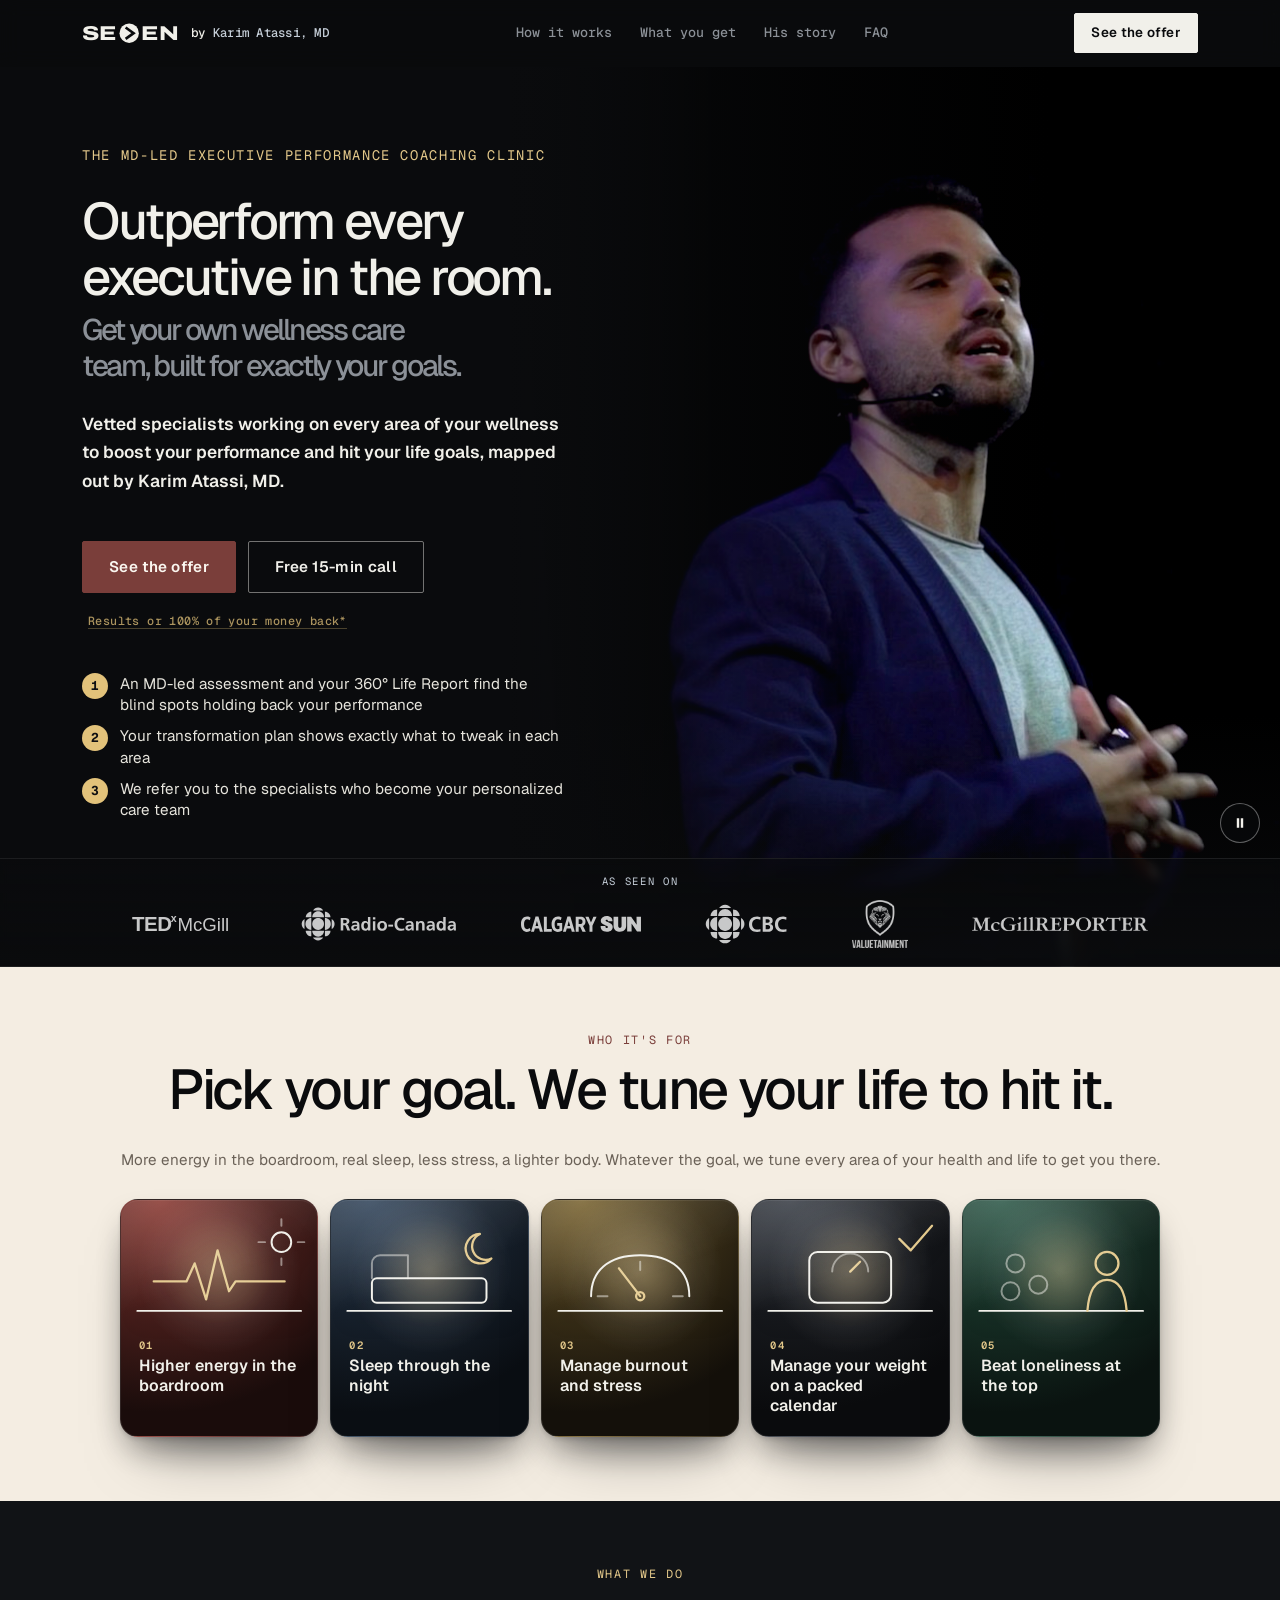
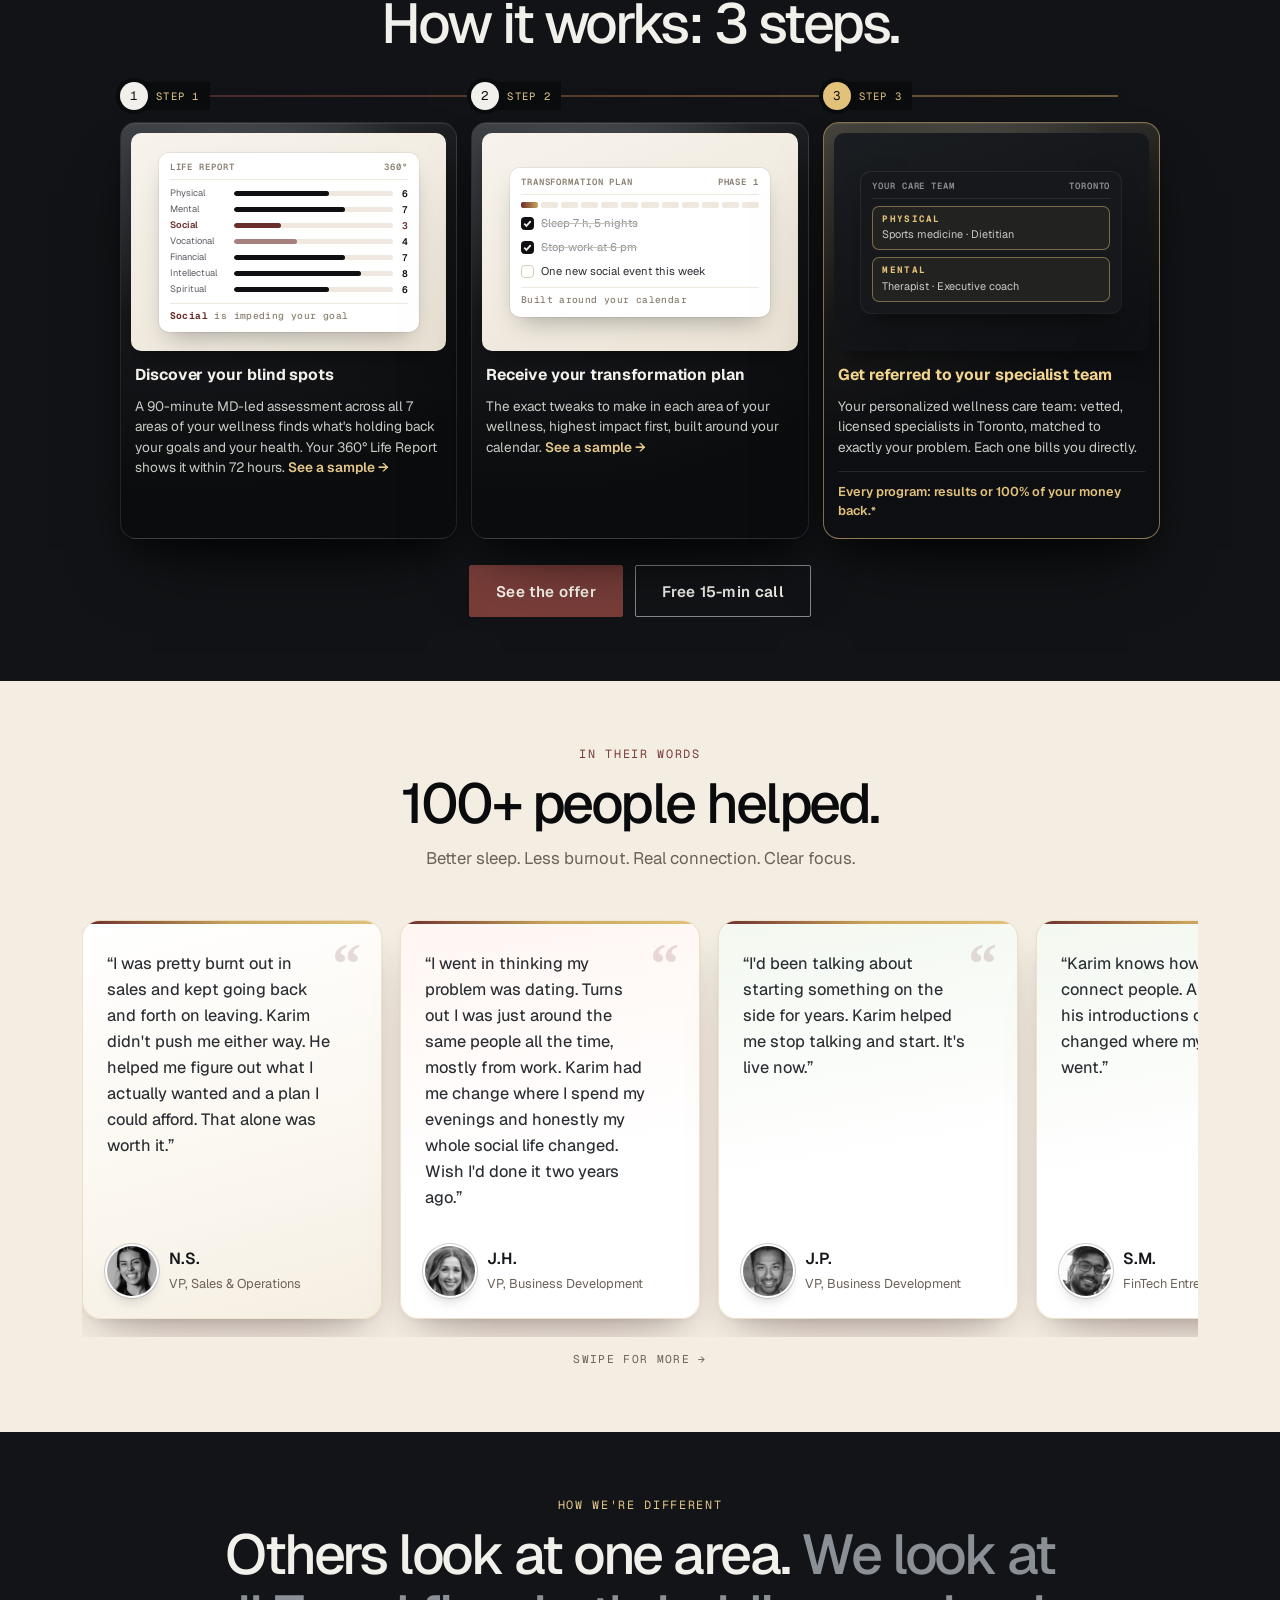
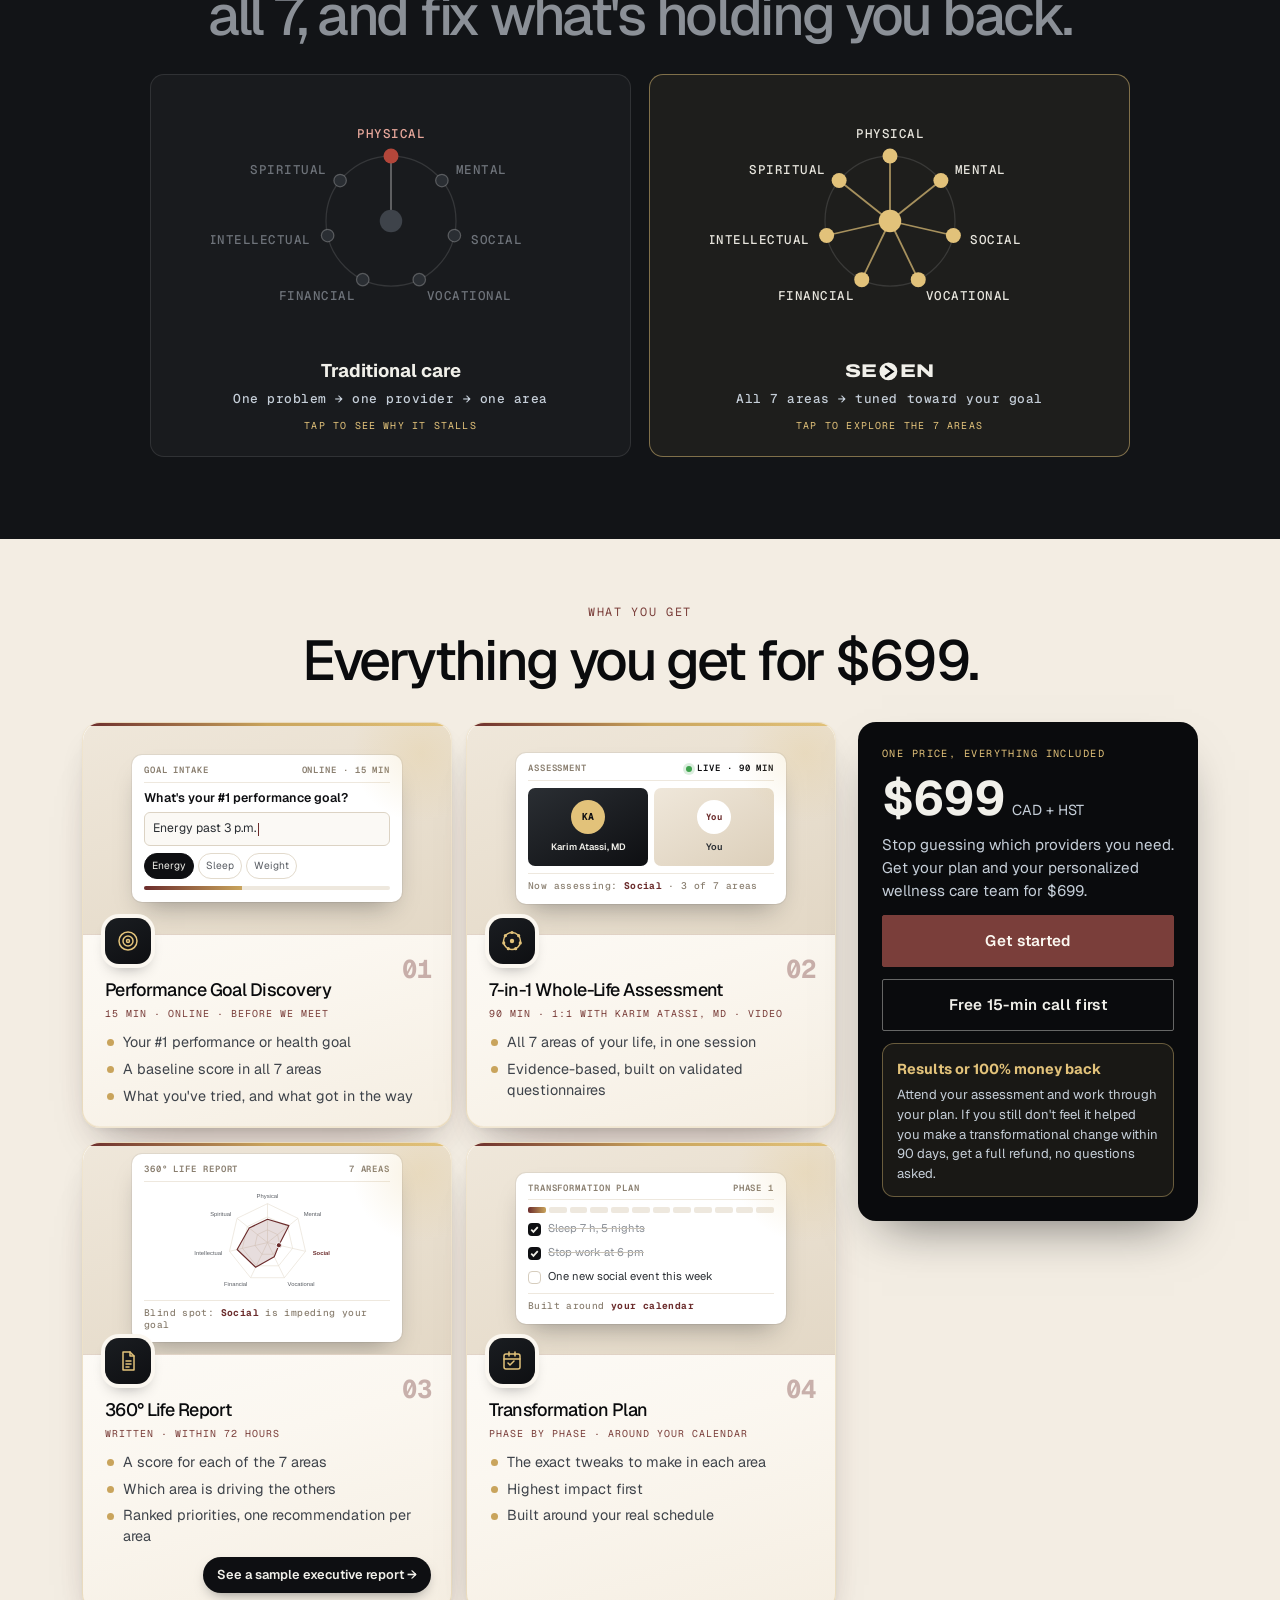
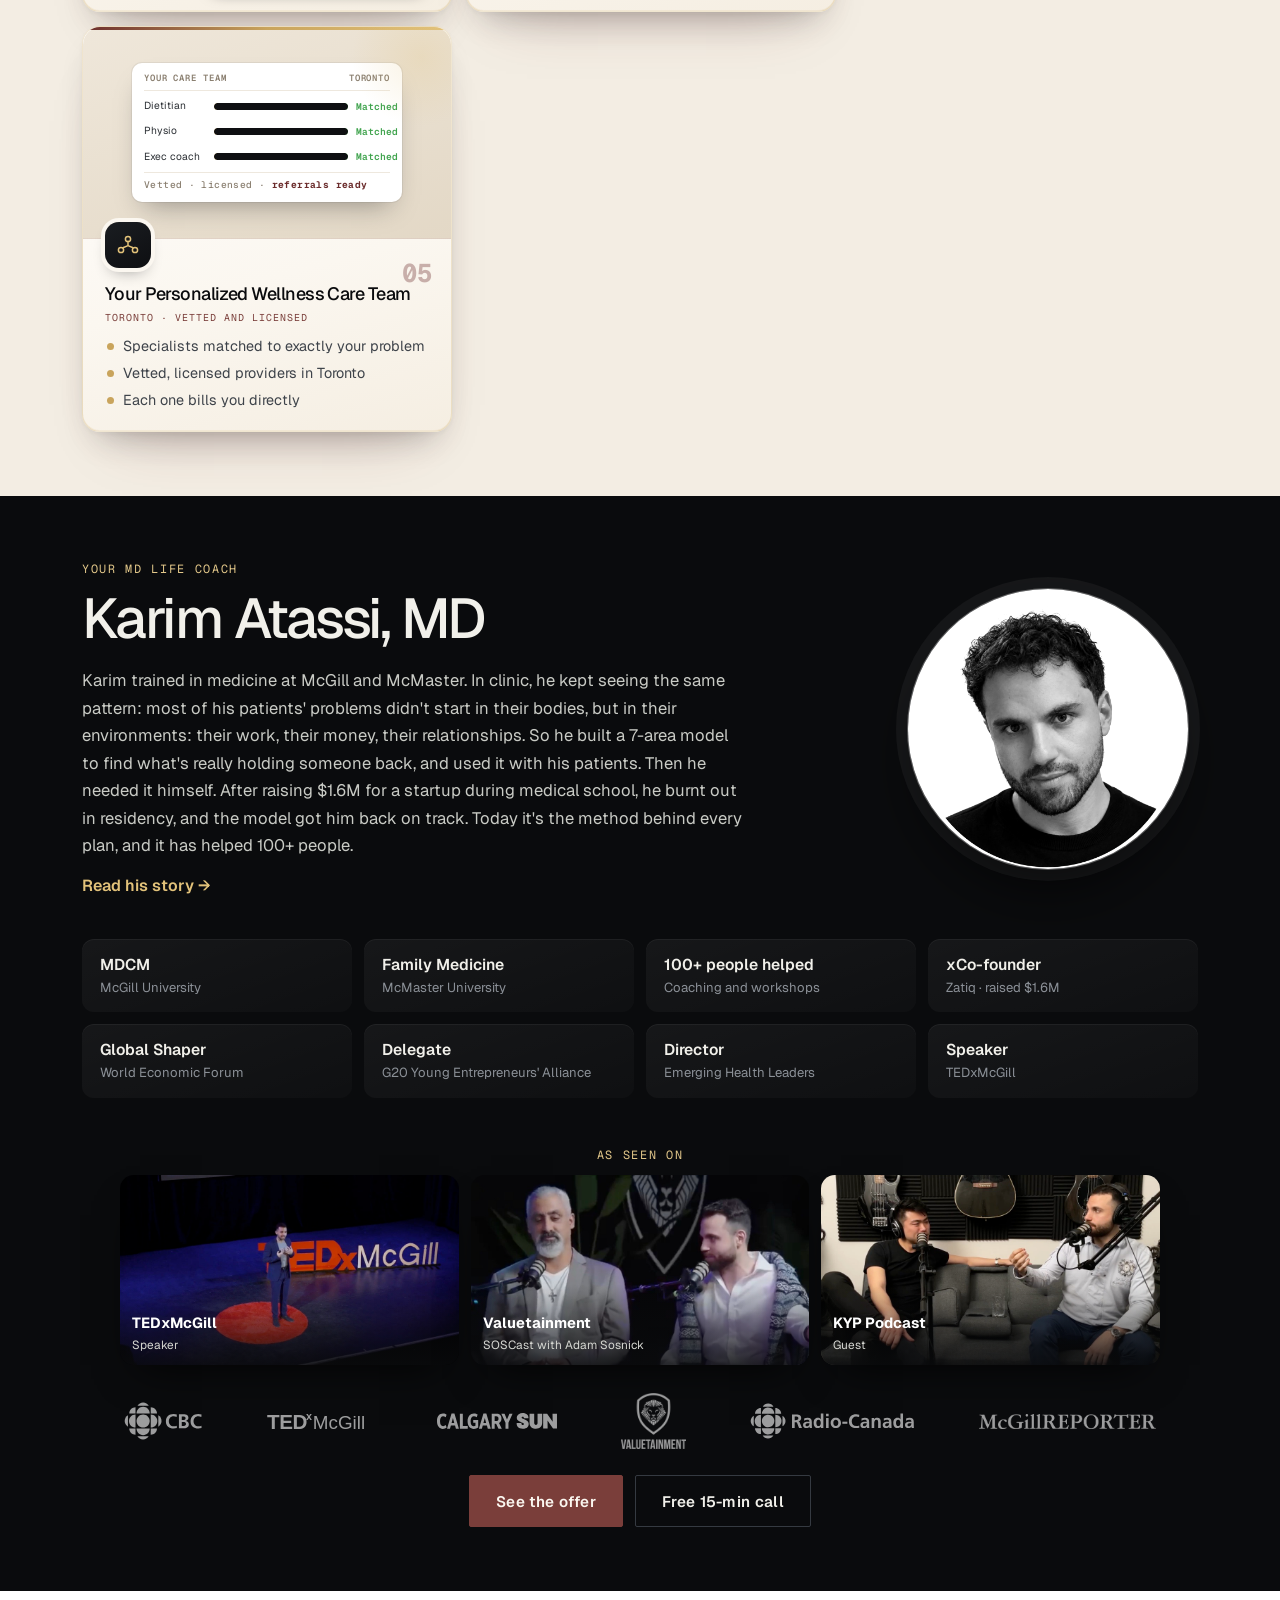
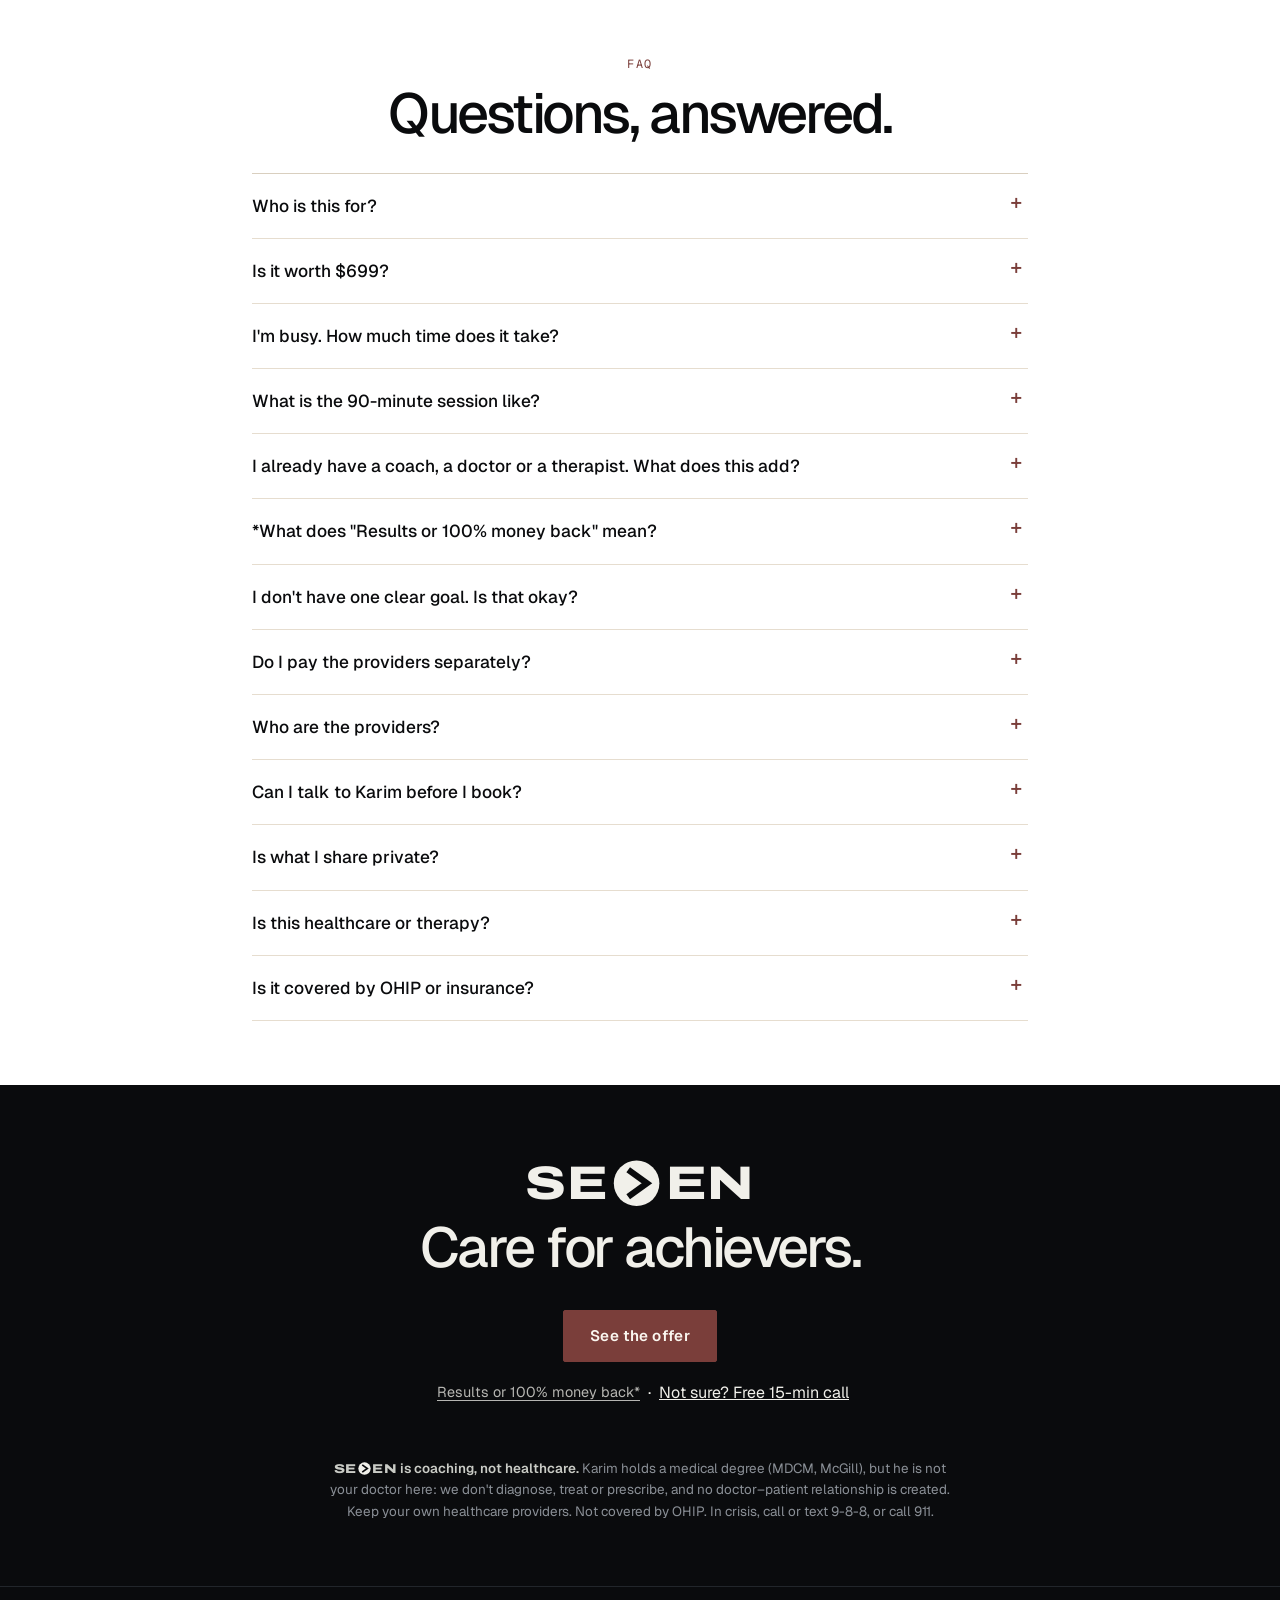
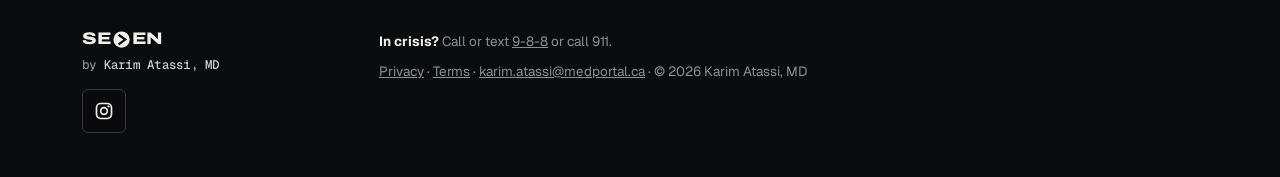
==== commit 120dab25: "Hide payment preview banner; Get started offers the free call until Stripe is live Co-Authored-By: C" ====
--- a/index.html
+++ b/index.html
@@ -15,7 +15,7 @@
   <link href="https://fonts.googleapis.com/css2?family=Archivo:wdth,wght@125,800&family=Geist:wght@300;400;500;600;700&family=Geist+Mono:wght@400;500;700&display=swap" rel="stylesheet">
   <link rel="stylesheet" href="styles.css?v=355">
   <script src="config.js?v=348"></script>
-  <script src="app.js?v=364" defer></script>
+  <script src="app.js?v=365" defer></script>
   <script src="booking.js?v=332" defer></script>
 </head>
 <body class="slim">
@@ -274,7 +274,7 @@
     </table>
     <p class="muted small">After payment you'll pick your session time and get a short secure intake.</p>
     <div id="ck-live" hidden><a class="btn btn-primary btn-block" id="ck-go" href="#" rel="noopener">Continue to secure checkout</a></div>
-    <div id="ck-off" class="notice" hidden><strong>Online booking opens shortly.</strong><p>Nothing was charged and no details were collected.</p><p class="contact-line" data-contact-line></p></div>
+    <div id="ck-off" class="notice" hidden><strong>Start with a free 15-minute call.</strong><p>Karim confirms the program fits your goal, then sends you a secure payment link. Nothing is charged today.</p><button type="button" class="btn btn-primary btn-block" data-open="infocall" data-loc="checkout_off">Book the free call</button></div>
   </dialog>
 
   <dialog id="dlg-infocall" class="dlg dlg-wide bk" aria-labelledby="bkTitle">
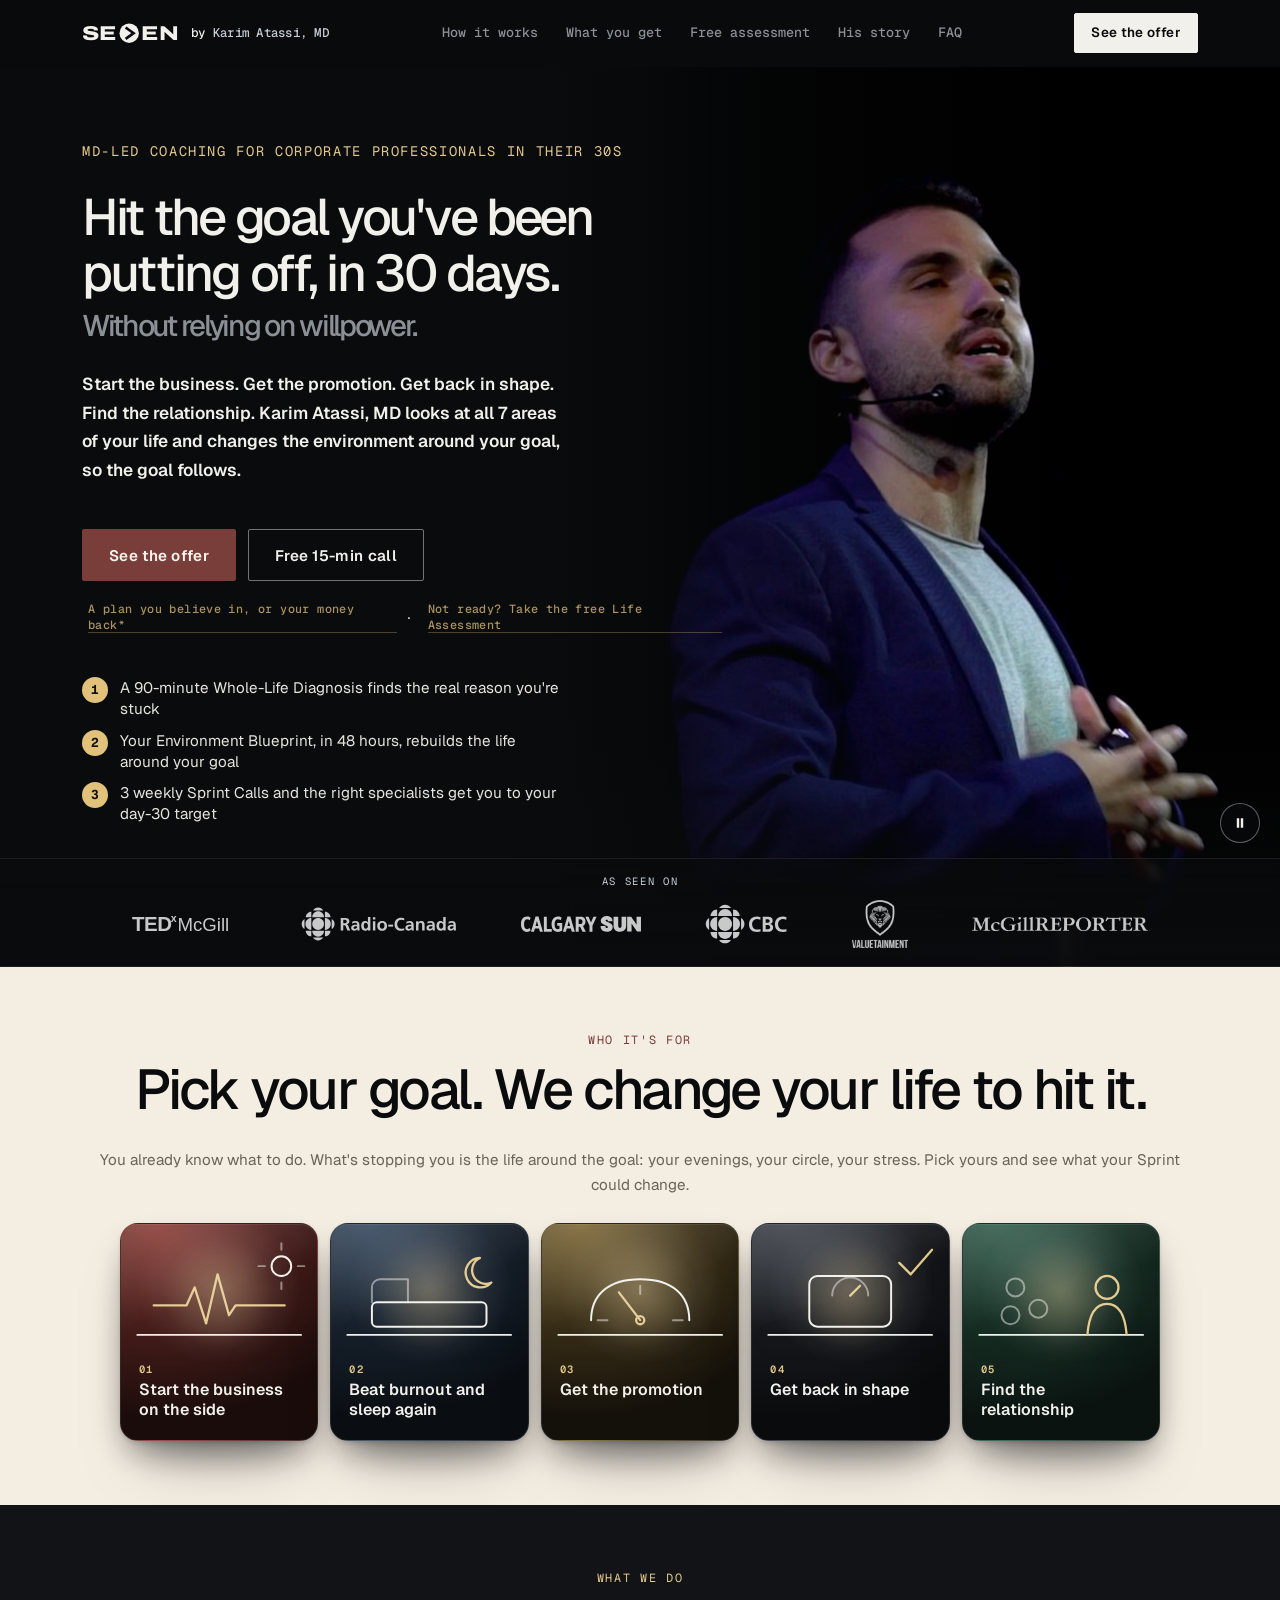
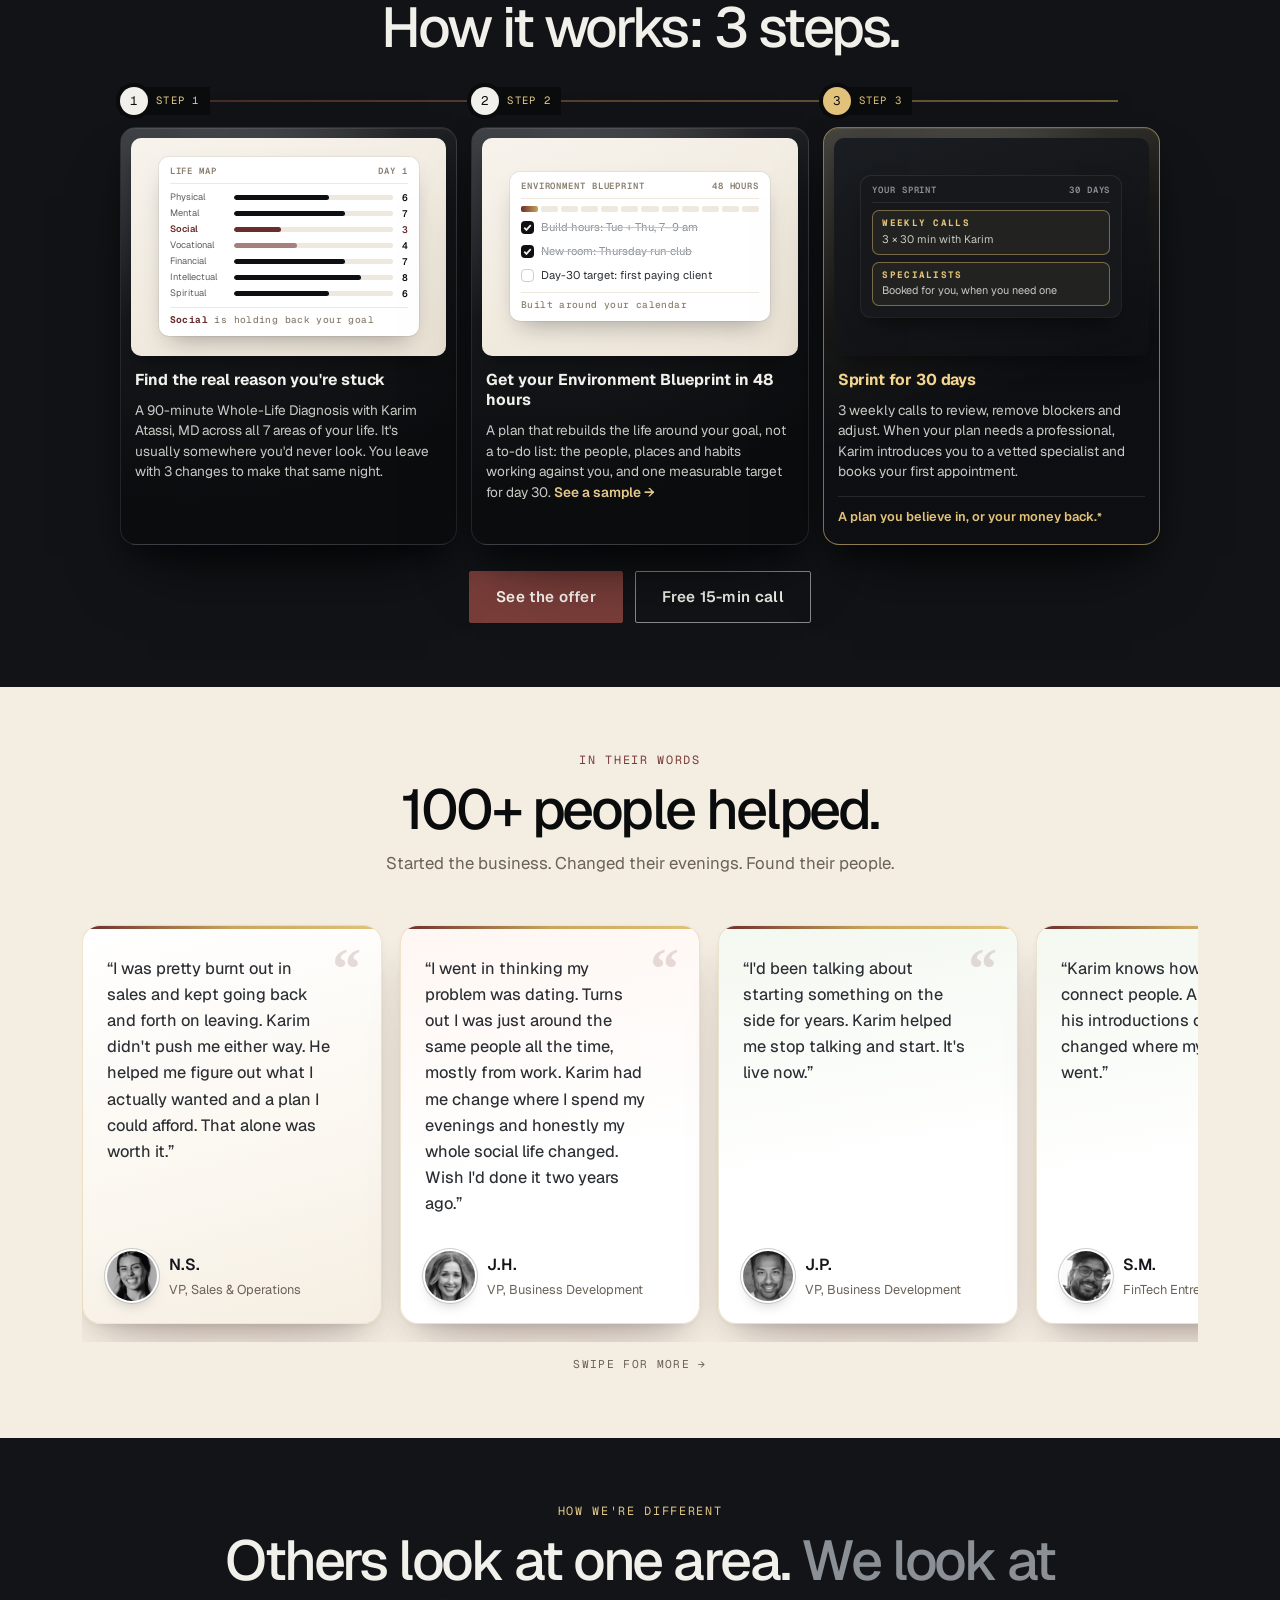
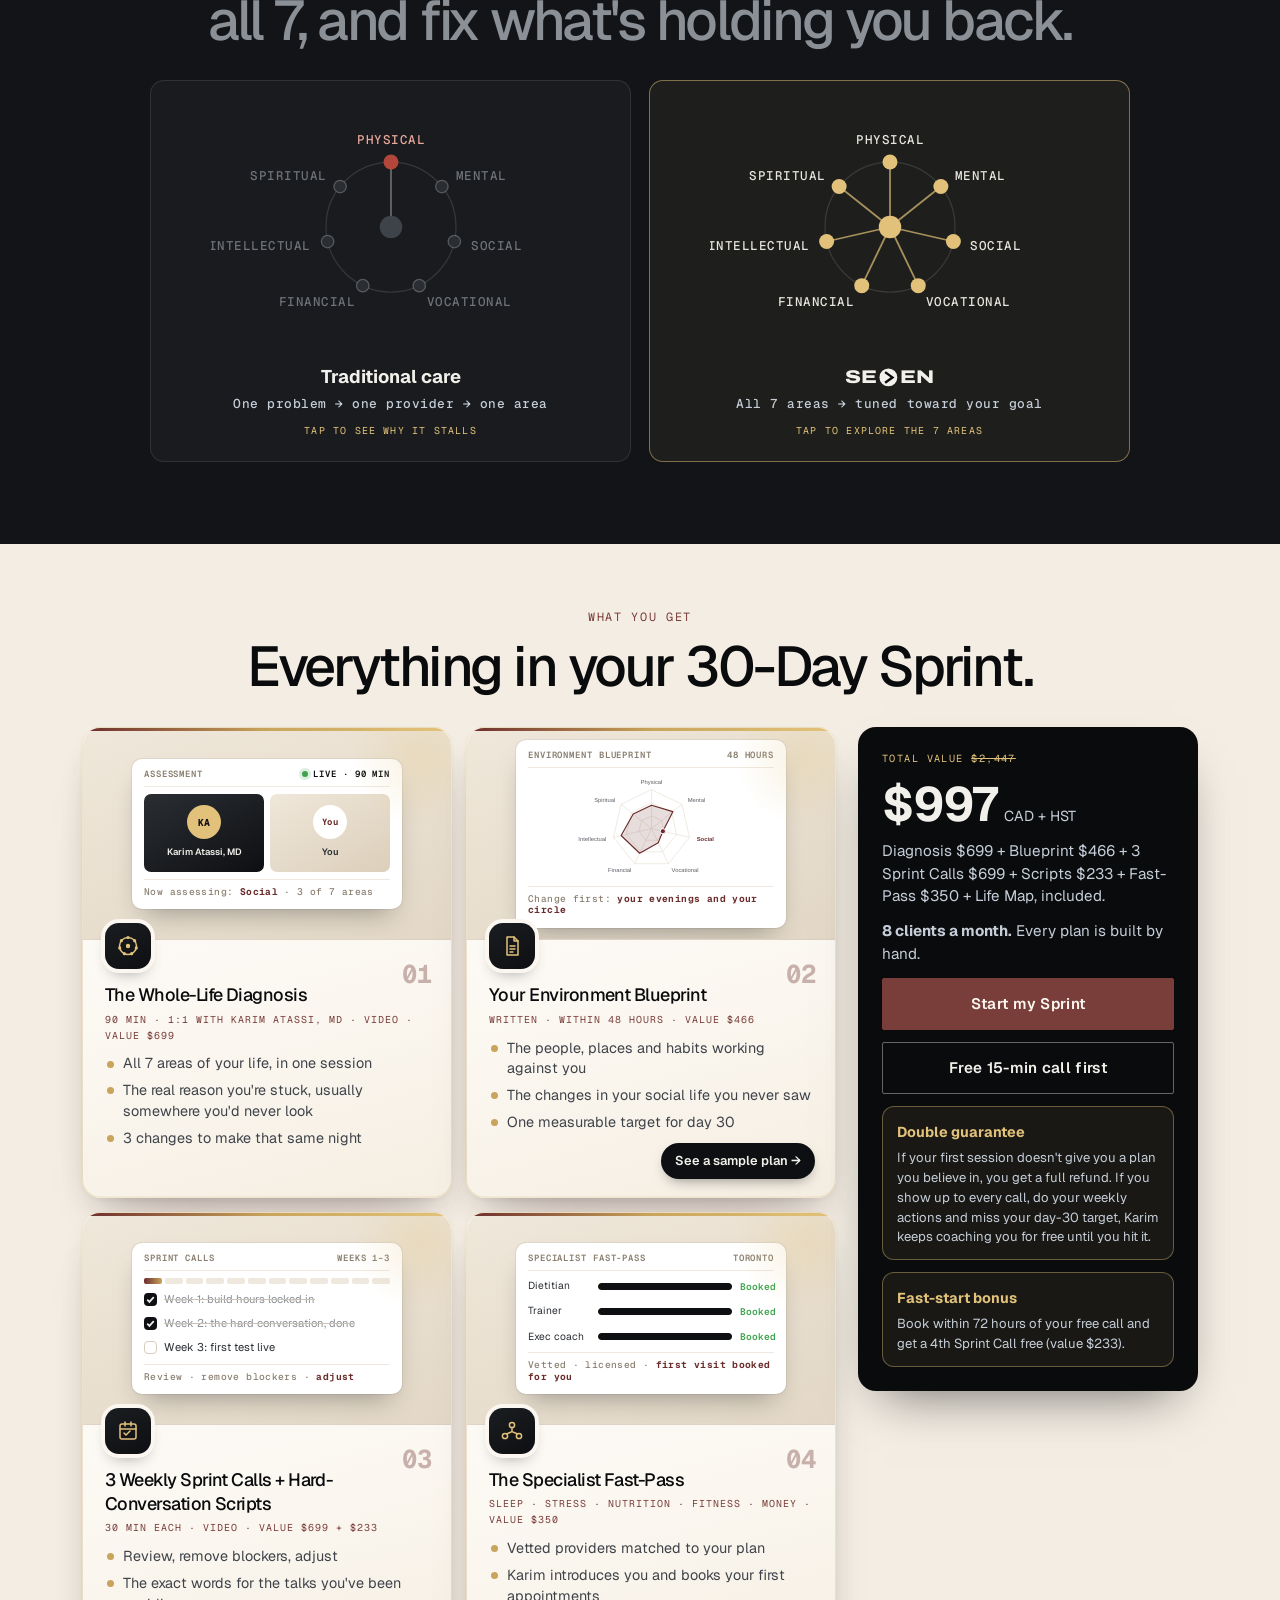
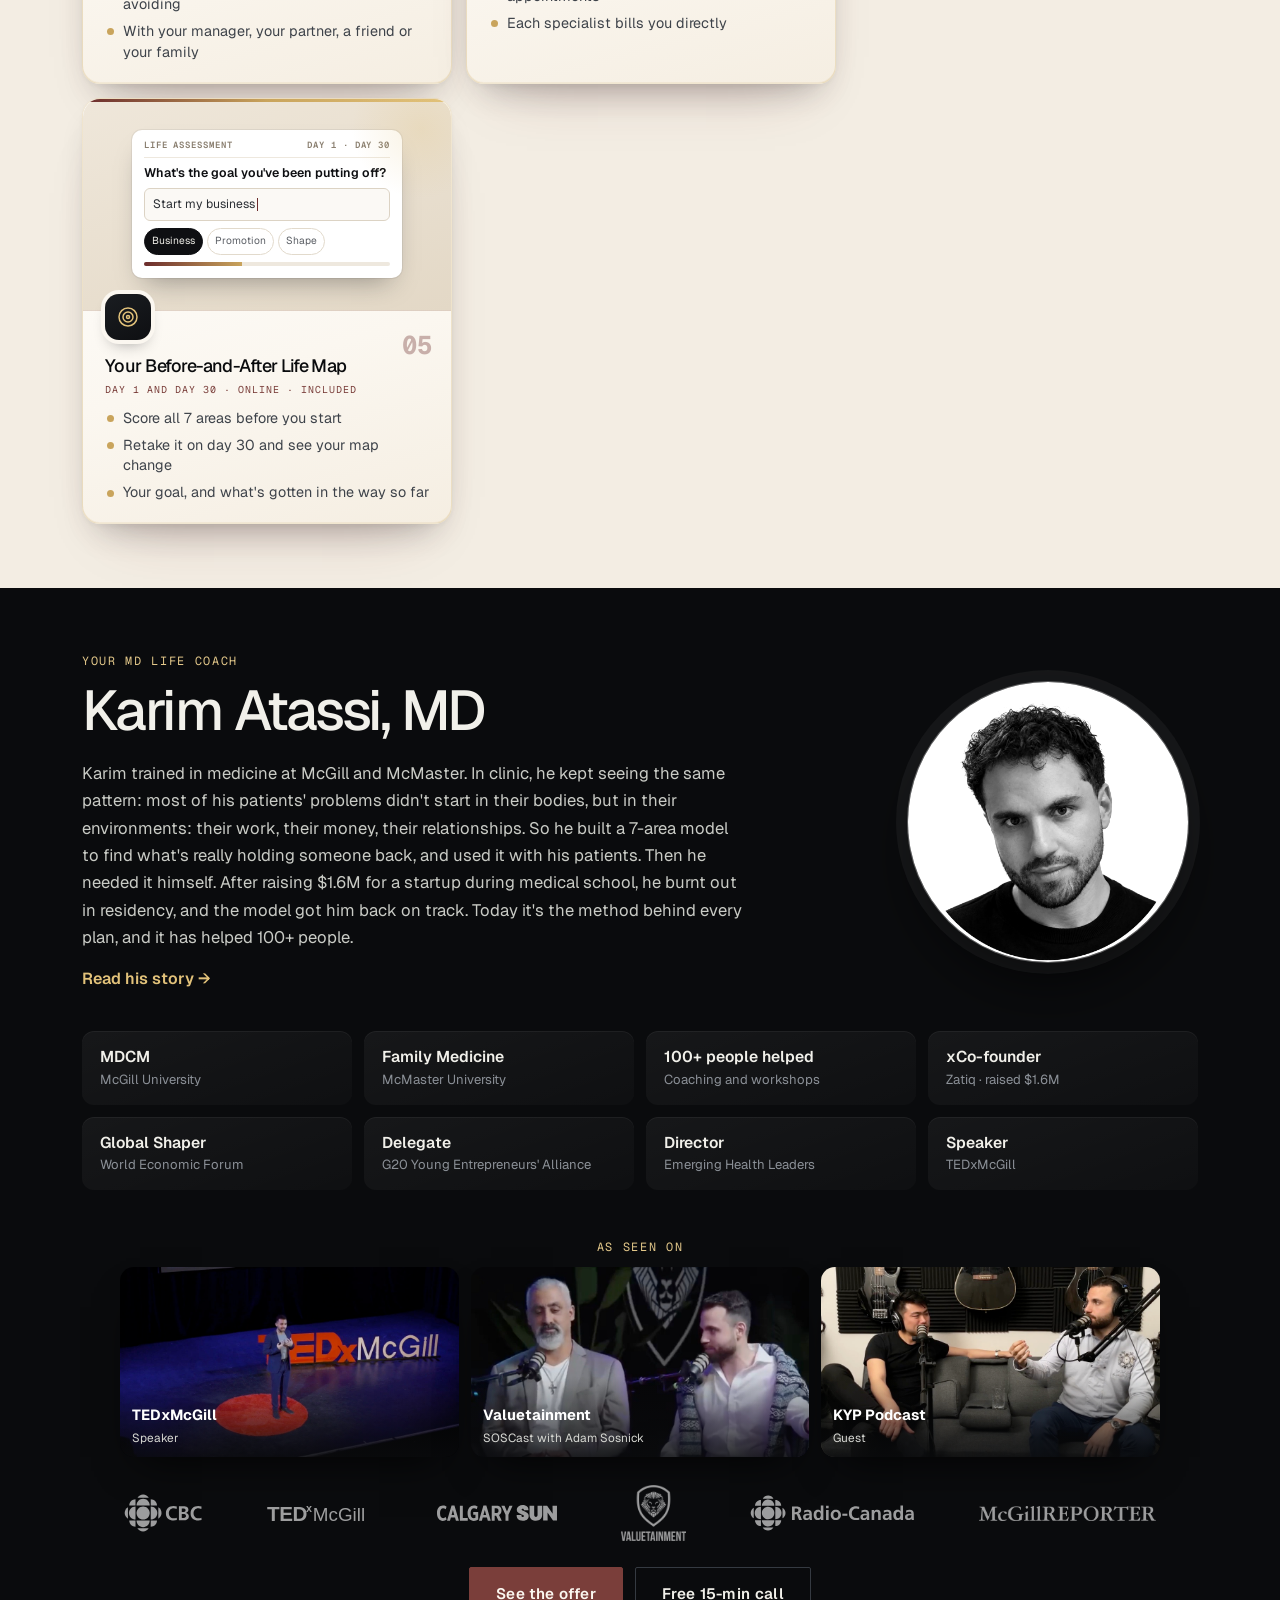
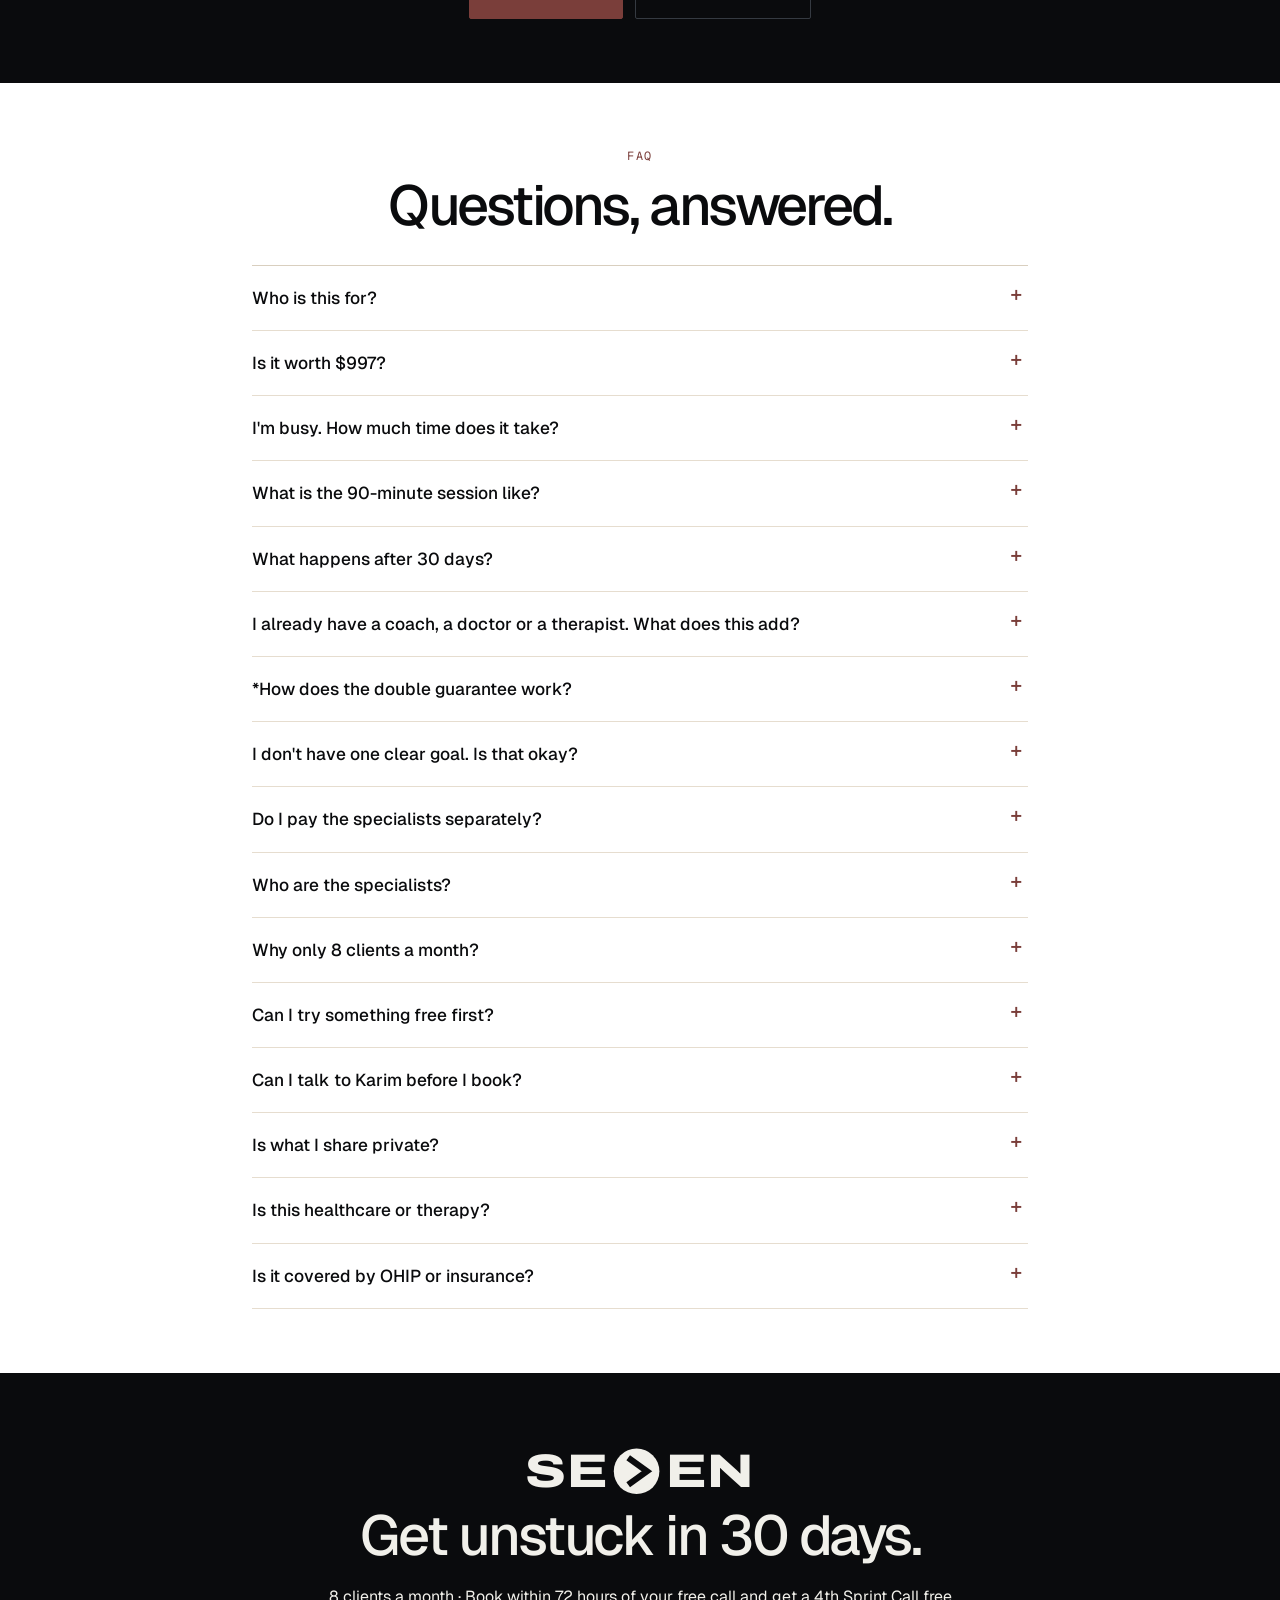
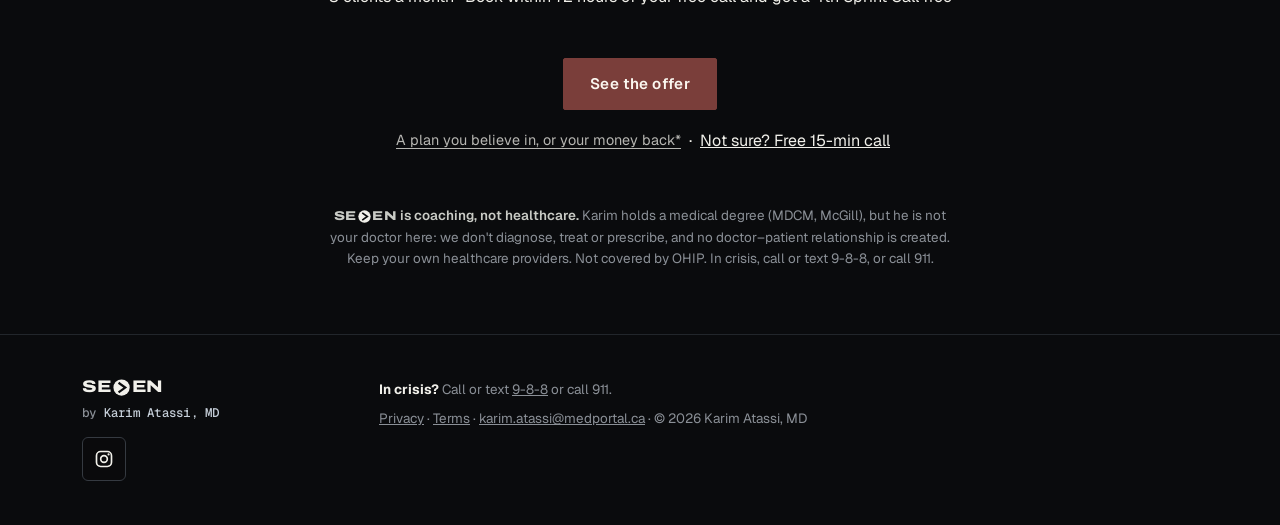
==== commit c0d5ad2c: "Coaching site rewritten for the 30-Day Unstuck Sprint ($997): hero, goals, steps, stack with values," ====
--- a/index.html
+++ b/index.html
@@ -3,24 +3,24 @@
 <head>
   <meta charset="utf-8">
   <meta name="viewport" content="width=device-width, initial-scale=1, viewport-fit=cover">
-  <title>SE7EN · MD-led life assessment · Karim Atassi, MD</title>
-  <meta name="description" content="Outperform every executive in the room with your own wellness care team: an MD-led assessment with Karim Atassi, MD, a transformation plan and referrals to vetted specialists in Toronto matched to your goals. $699 CAD. Coaching, not healthcare.">
+  <title>The 30-Day Unstuck Sprint · Karim Atassi, MD</title>
+  <meta name="description" content="Hit the goal you've been putting off, in 30 days, without relying on willpower. A 90-minute Whole-Life Diagnosis with Karim Atassi, MD, your Environment Blueprint in 48 hours, 3 weekly Sprint Calls and specialists booked for you. $997 CAD. Coaching, not healthcare.">
   <meta name="theme-color" content="#0A0B0D">
-  <meta property="og:title" content="SE7EN · Outperform every executive in the room.">
-  <meta property="og:description" content="Outperform every executive in the room with your own wellness care team, built for exactly your goals. $699 CAD.">
+  <meta property="og:title" content="The 30-Day Unstuck Sprint, with Karim Atassi, MD">
+  <meta property="og:description" content="Hit the goal you've been putting off, in 30 days, without relying on willpower. $997 CAD.">
   <meta property="og:image" content="assets/karim-tedx.jpg">
   <link rel="icon" href="assets/mark.svg" type="image/svg+xml">
   <link rel="preconnect" href="https://fonts.googleapis.com">
   <link rel="preconnect" href="https://fonts.gstatic.com" crossorigin>
   <link href="https://fonts.googleapis.com/css2?family=Archivo:wdth,wght@125,800&family=Geist:wght@300;400;500;600;700&family=Geist+Mono:wght@400;500;700&display=swap" rel="stylesheet">
   <link rel="stylesheet" href="styles.css?v=355">
-  <script src="config.js?v=348"></script>
-  <script src="app.js?v=365" defer></script>
+  <script src="config.js?v=349"></script>
+  <script src="app.js?v=366" defer></script>
   <script src="booking.js?v=332" defer></script>
 </head>
 <body class="slim">
   <a class="skip" href="#main">Skip to content</a>
-  <noscript><div class="preview-bar">The Executive Performance Program, $699 CAD + HST: a 90-minute assessment with Karim Atassi, MD, your 360° Life Report and transformation plan within 72 hours, and your personalized wellness care team referrals. Turn on JavaScript to book.</div></noscript>
+  <noscript><div class="preview-bar">The 30-Day Unstuck Sprint, $997 CAD + HST: a 90-minute Whole-Life Diagnosis with Karim Atassi, MD, your Environment Blueprint within 48 hours, 3 weekly Sprint Calls, Hard-Conversation Scripts and specialists booked for you. Turn on JavaScript to book.</div></noscript>
   <div class="preview-bar" id="previewBar" hidden><span class="mono">PREVIEW</span> Payment isn't connected yet.</div>
 
   <header class="nav" id="nav">
@@ -30,7 +30,7 @@
         <a href="karim.html" class="byline byline-link">by <span data-founder>Karim Atassi, MD</span></a>
       </div>
       <nav class="nav-links" aria-label="Primary">
-        <a href="#how">How it works</a><a href="#offer">What you get</a><a href="karim.html">His story</a><a href="#faq">FAQ</a>
+        <a href="#how">How it works</a><a href="#offer">What you get</a><a href="quiz.html">Free assessment</a><a href="karim.html">His story</a><a href="#faq">FAQ</a>
       </nav>
       <a class="btn btn-sm" href="#offer">See the offer</a>
     </div>
@@ -44,16 +44,16 @@
       <div class="vh-shade" aria-hidden="true"></div>
       <button type="button" class="vh-pause" id="heroPause" aria-pressed="false" aria-label="Pause background video" hidden><svg viewBox="0 0 20 20" aria-hidden="true"><path class="i-pause" d="M6 4h3v12H6zM11 4h3v12h-3z"/><path class="i-play" d="M6 4l10 6-10 6z"/></svg></button>
       <div class="wrap vh-copy">
-        <p class="eyebrow mono" data-hook>The MD-led executive performance coaching clinic</p>
-        <h1 id="heroH">Outperform every executive in the room. <span class="soft">Get your own wellness care team, built for exactly your goals.</span></h1>
-        <p class="lede" id="heroSub">Vetted specialists working on every area of your wellness to boost your performance and hit your life goals, mapped out by Karim Atassi, MD.</p>
+        <p class="eyebrow mono" data-hook>MD-led coaching for corporate professionals in their 30s</p>
+        <h1 id="heroH">Hit the goal you've been putting off, in 30 days. <span class="soft">Without relying on willpower.</span></h1>
+        <p class="lede" id="heroSub">Start the business. Get the promotion. Get back in shape. Find the relationship. Karim Atassi, MD looks at all 7 areas of your life and changes the environment around your goal, so the goal follows.</p>
         <div class="cta-row">
           <a class="btn btn-primary" id="heroBook" href="#offer">See the offer</a>
           <button type="button" class="btn btn-ghost" id="heroCall" data-open="infocall" data-loc="hero_btn">Free 15-min call</button>
         </div>
-        <p class="hero-g"><a href="#faq-guarantee" class="g-link">Results or 100% of your money back*</a></p>
+        <p class="hero-g"><a href="#faq-guarantee" class="g-link">A plan you believe in, or your money back*</a> · <a href="quiz.html" class="g-link">Not ready? Take the free Life Assessment</a></p>
         <div class="hero-more">
-          <ol class="hero-steps"><li><b class="mono">1</b><span>An MD-led assessment and your 360° Life Report find the blind spots holding back your performance</span></li><li><b class="mono">2</b><span>Your transformation plan shows exactly what to tweak in each area</span></li><li><b class="mono">3</b><span>We refer you to the specialists who become your personalized care team</span></li></ol>
+          <ol class="hero-steps"><li><b class="mono">1</b><span>A 90-minute Whole-Life Diagnosis finds the real reason you're stuck</span></li><li><b class="mono">2</b><span>Your Environment Blueprint, in 48 hours, rebuilds the life around your goal</span></li><li><b class="mono">3</b><span>3 weekly Sprint Calls and the right specialists get you to your day-30 target</span></li></ol>
         </div>
       </div>
       <!-- AS SEEN ON: real outlet logos, sized to equal visual weight -->
@@ -78,11 +78,11 @@
     <section class="section light" id="outcome">
       <div class="wrap">
         <p class="eyebrow mono center-eb">Who it's for</p>
-        <h2 class="center-h">Pick your goal. We tune your life to hit it.</h2>
-        <p class="center-lede pw-sub">More energy in the boardroom, real sleep, less stress, a lighter body. Whatever the goal, we tune every area of your health and life to get you there.</p>
+        <h2 class="center-h">Pick your goal. We change your life to hit it.</h2>
+        <p class="center-lede pw-sub">You already know what to do. What's stopping you is the life around the goal: your evenings, your circle, your stress. Pick yours and see what your Sprint could change.</p>
         <div class="pw" data-pw>
-          <div class="pw-tabs" role="tablist" aria-label="Choose your goal"><button type="button" role="tab" id="pw-t1" aria-controls="pw-p1" aria-selected="true"><span class="pw-img"><span class="pw-glow" aria-hidden="true"></span><svg class="pw-art" viewBox="0 0 240 150" aria-hidden="true"><path d="M20 128h200" class="pa-l"/><path d="M40 92h40l10-22 14 44 14-60 14 50 8-12h60" class="pa-a"/><circle cx="196" cy="44" r="12" class="pa-l"/><path d="M196 24v-8M196 72v-8M176 44h-8M224 44h-8" class="pa-l pa-s"/></svg></span><span class="pw-tt"><span class="mono">01</span>Higher energy in the boardroom</span></button><button type="button" role="tab" id="pw-t2" aria-controls="pw-p2" aria-selected="false" tabindex="-1"><span class="pw-img"><span class="pw-glow" aria-hidden="true"></span><svg class="pw-art" viewBox="0 0 240 150" aria-hidden="true"><path d="M20 128h200" class="pa-l"/><rect x="50" y="88" width="140" height="30" rx="6" class="pa-l"/><path d="M50 88v-18a10 10 0 0 1 10-10h34v28" class="pa-l pa-s"/><path d="M182 34a18 18 0 1 0 14 30 15 15 0 0 1-14-30z" class="pa-a"/></svg></span><span class="pw-tt"><span class="mono">02</span>Sleep through the night</span></button><button type="button" role="tab" id="pw-t3" aria-controls="pw-p3" aria-selected="false" tabindex="-1"><span class="pw-img"><span class="pw-glow" aria-hidden="true"></span><svg class="pw-art" viewBox="0 0 240 150" aria-hidden="true"><path d="M20 128h200" class="pa-l"/><path d="M60 110c0-30 20-50 60-50s60 20 60 50" class="pa-l"/><path d="M120 110l-26-34" class="pa-a"/><circle cx="120" cy="110" r="5" class="pa-a"/><path d="M68 110h12M160 110h12M120 68v10" class="pa-l pa-s"/></svg></span><span class="pw-tt"><span class="mono">03</span>Manage burnout and stress</span></button><button type="button" role="tab" id="pw-t4" aria-controls="pw-p4" aria-selected="false" tabindex="-1"><span class="pw-img"><span class="pw-glow" aria-hidden="true"></span><svg class="pw-art" viewBox="0 0 240 150" aria-hidden="true"><path d="M20 128h200" class="pa-l"/><rect x="70" y="56" width="100" height="62" rx="10" class="pa-l"/><path d="M98 80a22 22 0 0 1 44 0" class="pa-l pa-s"/><path d="M120 80l12-12" class="pa-a"/><path d="M180 40l14 14 26-30" class="pa-a"/></svg></span><span class="pw-tt"><span class="mono">04</span>Manage your weight on a packed calendar</span></button><button type="button" role="tab" id="pw-t5" aria-controls="pw-p5" aria-selected="false" tabindex="-1"><span class="pw-img"><span class="pw-glow" aria-hidden="true"></span><svg class="pw-art" viewBox="0 0 240 150" aria-hidden="true"><path d="M20 128h200" class="pa-l"/><circle cx="64" cy="70" r="11" class="pa-l pa-s"/><circle cx="92" cy="96" r="11" class="pa-l pa-s"/><circle cx="58" cy="104" r="11" class="pa-l pa-s"/><circle cx="176" cy="70" r="14" class="pa-a"/><path d="M152 128c2-26 11-38 24-38s22 12 24 38" class="pa-a"/></svg></span><span class="pw-tt"><span class="mono">05</span>Beat loneliness at the top</span></button></div>
-          <div class="pw-panel" role="tabpanel" id="pw-p1" aria-labelledby="pw-t1" tabindex="0"><p class="pw-lead"><q>I'm sharp until 2 p.m., then I run on coffee. By the evening I have nothing left for my family or for myself.</q></p><div class="pw-grid"><div class="pw-assess pw-health"><p class="pw-k mono">What it's costing you</p><ul class="pw-dims"><li><b>Performance</b>Your best hours shrink, and your hardest calls land when you're running on empty.</li><li><b>Health</b>Running on caffeine and short sleep wears you down week after week.</li></ul></div><div class="pw-assess"><p class="pw-k mono">We assess</p><ul class="pw-dims"><li><b>Physical</b>Sleep, food, movement and caffeine in a real week</li><li><b>Vocational</b>Meetings, hours and travel that drain you</li><li><b>Mental</b>Stress load and how you recover</li></ul></div><div class="pw-ex"><p class="pw-k mono">What your plan could include</p><ol class="pw-cards"><li><span class="pc-n mono">01</span><b>Your energy map</b><span>The hours, meals and meetings that drain you, and the ones that charge you.</span></li><li><span class="pc-n mono">02</span><b>Your workday redesign</b><span>Deep work in your best hours, meetings moved out of them.</span></li><li><span class="pc-n mono">03</span><b>Your recovery routine</b><span>A wind-down and sleep window you can keep in a busy week.</span></li><li><span class="pc-n mono">04</span><b>Your care team</b><span>A sleep or nutrition expert, if your report shows you need one.</span></li></ol></div></div><div class="pw-foot"><a class="btn btn-primary" href="#offer">See the offer</a><p class="pw-honest">This is coaching, not medical care. If you're always exhausted, see your own doctor to rule out a medical cause.</p></div></div><div class="pw-panel" role="tabpanel" id="pw-p2" aria-labelledby="pw-t2" tabindex="0"><p class="pw-lead"><q>I fall asleep exhausted, then wake at 3 a.m. with my inbox in my head. I haven't felt rested in months.</q></p><div class="pw-grid"><div class="pw-assess pw-health"><p class="pw-k mono">What it's costing you</p><ul class="pw-dims"><li><b>Performance</b>Short sleep dulls your focus, your patience and your judgment.</li><li><b>Health</b>Poor sleep over months is linked to weight gain, heart disease and low mood.</li></ul></div><div class="pw-assess"><p class="pw-k mono">We assess</p><ul class="pw-dims"><li><b>Physical</b>Your bedroom, light, caffeine and evenings</li><li><b>Mental</b>The worry that follows you to bed</li><li><b>Intellectual</b>Screens and inputs in your last hour</li></ul></div><div class="pw-ex"><p class="pw-k mono">What your plan could include</p><ol class="pw-cards"><li><span class="pc-n mono">01</span><b>Your bedroom setup</b><span>Light, temperature and your phone out of the room.</span></li><li><span class="pc-n mono">02</span><b>Your last hour</b><span>A hard stop on email and a wind-down you'll actually do.</span></li><li><span class="pc-n mono">03</span><b>Your caffeine cut-off</b><span>A set time, tested over two weeks.</span></li><li><span class="pc-n mono">04</span><b>Your care team</b><span>A sleep specialist or therapist, if your report shows you need one.</span></li></ol></div></div><div class="pw-foot"><a class="btn btn-primary" href="#offer">See the offer</a><p class="pw-honest">This is coaching, not medical care. For snoring, gasping or insomnia that won't lift, see your own doctor.</p></div></div><div class="pw-panel" role="tabpanel" id="pw-p3" aria-labelledby="pw-t3" tabindex="0"><p class="pw-lead"><q>I'm good at my job, but I'm running on fumes. I don't enjoy the wins anymore, and I can't remember the last real weekend.</q></p><div class="pw-grid"><div class="pw-assess pw-health"><p class="pw-k mono">What it's costing you</p><ul class="pw-dims"><li><b>Performance</b>Burnout drains your drive, your creativity and your patience with your team.</li><li><b>Health</b>Months of it can turn into anxiety, depression and poor sleep.</li></ul></div><div class="pw-assess"><p class="pw-k mono">We assess</p><ul class="pw-dims"><li><b>Vocational</b>Hours, role fit and what you could hand off</li><li><b>Mental</b>Stress, mood and how you recover</li><li><b>Spiritual</b>Whether your days still reflect what you value</li></ul></div><div class="pw-ex"><p class="pw-k mono">What your plan could include</p><ol class="pw-cards"><li><span class="pc-n mono">01</span><b>Your load audit</b><span>What to drop, delegate or renegotiate this quarter.</span></li><li><span class="pc-n mono">02</span><b>Protected time</b><span>Two evenings and one day a week that work can't touch.</span></li><li><span class="pc-n mono">03</span><b>Your reset rhythm</b><span>Movement, people and rest scheduled like meetings.</span></li><li><span class="pc-n mono">04</span><b>Your care team</b><span>A therapist or executive coach, if your report shows you need one.</span></li></ol></div></div><div class="pw-foot"><a class="btn btn-primary" href="#offer">See the offer</a><p class="pw-honest">This is coaching, not medical care. If you feel hopeless or can't function, see your own doctor. In crisis, call or text 9-8-8.</p></div></div><div class="pw-panel" role="tabpanel" id="pw-p4" aria-labelledby="pw-t4" tabindex="0"><p class="pw-lead"><q>I've done every diet. I lose 10 pounds, then a launch, a trip or a client dinner puts it all back.</q></p><div class="pw-grid"><div class="pw-assess pw-health"><p class="pw-k mono">What it's costing you</p><ul class="pw-dims"><li><b>Performance</b>Low energy and poor sleep follow the weight into the boardroom.</li><li><b>Health</b>Extra weight raises your risk of diabetes, heart disease and sleep apnea.</li></ul></div><div class="pw-assess"><p class="pw-k mono">We assess</p><ul class="pw-dims"><li><b>Physical</b>What, when and where you really eat, and how you move</li><li><b>Social</b>The dinners, drinks and people who shape your plate</li><li><b>Vocational</b>Travel and long days that break the plan</li></ul></div><div class="pw-ex"><p class="pw-k mono">What your plan could include</p><ol class="pw-cards"><li><span class="pc-n mono">01</span><b>Your eating environment</b><span>Your kitchen, office and travel set up so the easy choice is the right one.</span></li><li><span class="pc-n mono">02</span><b>Client-dinner playbook</b><span>What to order and drink when work happens around food.</span></li><li><span class="pc-n mono">03</span><b>Your training plan</b><span>Sessions that fit your calendar, not an athlete's.</span></li><li><span class="pc-n mono">04</span><b>Your care team</b><span>A dietitian and a trainer matched to your goal.</span></li></ol></div></div><div class="pw-foot"><a class="btn btn-primary" href="#offer">See the offer</a><p class="pw-honest">No weight loss is guaranteed. Your plan changes the environment that keeps putting it back.</p></div></div><div class="pw-panel" role="tabpanel" id="pw-p5" aria-labelledby="pw-t5" tabindex="0"><p class="pw-lead"><q>I'm around people all day, and there's no one I can really talk to. My friends don't get my job, and my family gets what's left of me.</q></p><div class="pw-grid"><div class="pw-assess pw-health"><p class="pw-k mono">What it's costing you</p><ul class="pw-dims"><li><b>Performance</b>Big decisions made alone, with no one to test them on.</li><li><b>Health</b>Loneliness is linked to a higher risk of heart disease, stroke and depression.</li></ul></div><div class="pw-assess"><p class="pw-k mono">We assess</p><ul class="pw-dims"><li><b>Social</b>Who you can be honest with, at work and at home</li><li><b>Mental</b>The stress you carry alone</li><li><b>Spiritual</b>What you're building it all for</li></ul></div><div class="pw-ex"><p class="pw-k mono">What your plan could include</p><ol class="pw-cards"><li><span class="pc-n mono">01</span><b>Your peer circle</b><span>A group of leaders at your level, outside your company.</span></li><li><span class="pc-n mono">02</span><b>Protected people time</b><span>Two evenings a week for your partner and friends, locked in.</span></li><li><span class="pc-n mono">03</span><b>One honest dinner</b><span>A monthly table with people who don't report to you.</span></li><li><span class="pc-n mono">04</span><b>Your care team</b><span>An executive coach or therapist, if your report shows you need one.</span></li></ol></div></div><div class="pw-foot"><a class="btn btn-primary" href="#offer">See the offer</a><p class="pw-honest">No friendships are guaranteed. Your plan puts the right people in your week.</p></div></div>
+          <div class="pw-tabs" role="tablist" aria-label="Choose your goal"><button type="button" role="tab" id="pw-t1" aria-controls="pw-p1" aria-selected="true"><span class="pw-img"><span class="pw-glow" aria-hidden="true"></span><svg class="pw-art" viewBox="0 0 240 150" aria-hidden="true"><path d="M20 128h200" class="pa-l"/><path d="M40 92h40l10-22 14 44 14-60 14 50 8-12h60" class="pa-a"/><circle cx="196" cy="44" r="12" class="pa-l"/><path d="M196 24v-8M196 72v-8M176 44h-8M224 44h-8" class="pa-l pa-s"/></svg></span><span class="pw-tt"><span class="mono">01</span>Start the business on the side</span></button><button type="button" role="tab" id="pw-t2" aria-controls="pw-p2" aria-selected="false" tabindex="-1"><span class="pw-img"><span class="pw-glow" aria-hidden="true"></span><svg class="pw-art" viewBox="0 0 240 150" aria-hidden="true"><path d="M20 128h200" class="pa-l"/><rect x="50" y="88" width="140" height="30" rx="6" class="pa-l"/><path d="M50 88v-18a10 10 0 0 1 10-10h34v28" class="pa-l pa-s"/><path d="M182 34a18 18 0 1 0 14 30 15 15 0 0 1-14-30z" class="pa-a"/></svg></span><span class="pw-tt"><span class="mono">02</span>Beat burnout and sleep again</span></button><button type="button" role="tab" id="pw-t3" aria-controls="pw-p3" aria-selected="false" tabindex="-1"><span class="pw-img"><span class="pw-glow" aria-hidden="true"></span><svg class="pw-art" viewBox="0 0 240 150" aria-hidden="true"><path d="M20 128h200" class="pa-l"/><path d="M60 110c0-30 20-50 60-50s60 20 60 50" class="pa-l"/><path d="M120 110l-26-34" class="pa-a"/><circle cx="120" cy="110" r="5" class="pa-a"/><path d="M68 110h12M160 110h12M120 68v10" class="pa-l pa-s"/></svg></span><span class="pw-tt"><span class="mono">03</span>Get the promotion</span></button><button type="button" role="tab" id="pw-t4" aria-controls="pw-p4" aria-selected="false" tabindex="-1"><span class="pw-img"><span class="pw-glow" aria-hidden="true"></span><svg class="pw-art" viewBox="0 0 240 150" aria-hidden="true"><path d="M20 128h200" class="pa-l"/><rect x="70" y="56" width="100" height="62" rx="10" class="pa-l"/><path d="M98 80a22 22 0 0 1 44 0" class="pa-l pa-s"/><path d="M120 80l12-12" class="pa-a"/><path d="M180 40l14 14 26-30" class="pa-a"/></svg></span><span class="pw-tt"><span class="mono">04</span>Get back in shape</span></button><button type="button" role="tab" id="pw-t5" aria-controls="pw-p5" aria-selected="false" tabindex="-1"><span class="pw-img"><span class="pw-glow" aria-hidden="true"></span><svg class="pw-art" viewBox="0 0 240 150" aria-hidden="true"><path d="M20 128h200" class="pa-l"/><circle cx="64" cy="70" r="11" class="pa-l pa-s"/><circle cx="92" cy="96" r="11" class="pa-l pa-s"/><circle cx="58" cy="104" r="11" class="pa-l pa-s"/><circle cx="176" cy="70" r="14" class="pa-a"/><path d="M152 128c2-26 11-38 24-38s22 12 24 38" class="pa-a"/></svg></span><span class="pw-tt"><span class="mono">05</span>Find the relationship</span></button></div>
+          <div class="pw-panel" role="tabpanel" id="pw-p1" aria-labelledby="pw-t1" tabindex="0"><p class="pw-lead"><q>I've been talking about starting something for three years. Every quarter there's a reason to wait: a launch, a bonus, a busy month.</q></p><div class="pw-grid"><div class="pw-assess pw-health"><p class="pw-k mono">What it's costing you</p><ul class="pw-dims"><li><b>Your goal</b>Another year of “next quarter”, while the idea gets older.</li><li><b>Health</b>Carrying a decision you keep postponing is its own kind of stress.</li></ul></div><div class="pw-assess"><p class="pw-k mono">We assess</p><ul class="pw-dims"><li><b>Financial</b>Your runway, your spending and what you actually need to start</li><li><b>Vocational</b>Your hours, your energy after work and what you could hand off</li><li><b>Social</b>Who pushes you forward, and who keeps you comfortable</li></ul></div><div class="pw-ex"><p class="pw-k mono">What your Sprint could include</p><ol class="pw-cards"><li><span class="pc-n mono">01</span><b>Your runway number</b><span>How much you need saved, and the date you'll have it.</span></li><li><span class="pc-n mono">02</span><b>Your build hours</b><span>Two protected blocks a week, at the hours you're sharpest.</span></li><li><span class="pc-n mono">03</span><b>Your first test</b><span>A paying customer or a live page by day 30, not a business plan.</span></li><li><span class="pc-n mono">04</span><b>Your specialists</b><span>An accountant or a lawyer, if your plan shows you need one.</span></li></ol></div></div><div class="pw-foot"><a class="btn btn-primary" href="#offer">See the offer</a><p class="pw-honest">This is coaching, not financial or legal advice. When you need that, you'll be referred to a professional.</p></div></div><div class="pw-panel" role="tabpanel" id="pw-p2" aria-labelledby="pw-t2" tabindex="0"><p class="pw-lead"><q>I'm good at my job, but I'm running on fumes. I fall asleep exhausted, then wake at 3 a.m. with my inbox in my head.</q></p><div class="pw-grid"><div class="pw-assess pw-health"><p class="pw-k mono">What it's costing you</p><ul class="pw-dims"><li><b>Your goal</b>Burnout drains your drive, your creativity and your patience.</li><li><b>Health</b>Months of stress and short sleep can turn into anxiety, low mood and weight gain.</li></ul></div><div class="pw-assess"><p class="pw-k mono">We assess</p><ul class="pw-dims"><li><b>Vocational</b>Hours, role fit and what you could hand off</li><li><b>Mental</b>Stress, mood and how you recover</li><li><b>Physical</b>Your evenings, caffeine and sleep window</li></ul></div><div class="pw-ex"><p class="pw-k mono">What your Sprint could include</p><ol class="pw-cards"><li><span class="pc-n mono">01</span><b>Your load audit</b><span>What to drop, delegate or renegotiate this month.</span></li><li><span class="pc-n mono">02</span><b>Your last hour</b><span>A hard stop on email and a wind-down you'll actually do.</span></li><li><span class="pc-n mono">03</span><b>Protected time</b><span>Two evenings a week that work can't touch.</span></li><li><span class="pc-n mono">04</span><b>Your specialists</b><span>A therapist or sleep specialist, if your plan shows you need one.</span></li></ol></div></div><div class="pw-foot"><a class="btn btn-primary" href="#offer">See the offer</a><p class="pw-honest">This is coaching, not medical care. If you feel hopeless or can't function, see your own doctor. In crisis, call or text 9-8-8.</p></div></div><div class="pw-panel" role="tabpanel" id="pw-p3" aria-labelledby="pw-t3" tabindex="0"><p class="pw-lead"><q>I already do the work of the role above me. Somehow it's always someone else who gets it.</q></p><div class="pw-grid"><div class="pw-assess pw-health"><p class="pw-k mono">What it's costing you</p><ul class="pw-dims"><li><b>Your goal</b>Every review cycle you wait is a year of pay and title you don't get back.</li><li><b>Health</b>Proving yourself with longer hours wears down your sleep and your patience.</li></ul></div><div class="pw-assess"><p class="pw-k mono">We assess</p><ul class="pw-dims"><li><b>Vocational</b>What your role rewards, and where your hours really go</li><li><b>Social</b>Who knows your work, and who decides</li><li><b>Mental</b>How you handle pressure and push back</li></ul></div><div class="pw-ex"><p class="pw-k mono">What your Sprint could include</p><ol class="pw-cards"><li><span class="pc-n mono">01</span><b>Your visibility plan</b><span>The 3 people who need to see your work, and when.</span></li><li><span class="pc-n mono">02</span><b>Your promotion conversation</b><span>The exact words for the talk with your manager, written together.</span></li><li><span class="pc-n mono">03</span><b>Your hours, rebuilt</b><span>Your best hours on work that gets noticed, not busywork.</span></li><li><span class="pc-n mono">04</span><b>Your specialists</b><span>An executive coach, if your plan shows you need one.</span></li></ol></div></div><div class="pw-foot"><a class="btn btn-primary" href="#offer">See the offer</a><p class="pw-honest">No promotion is guaranteed. Your plan changes what's in your control.</p></div></div><div class="pw-panel" role="tabpanel" id="pw-p4" aria-labelledby="pw-t4" tabindex="0"><p class="pw-lead"><q>I've done every diet and every gym plan. Then a launch, a trip or a client dinner puts it all back.</q></p><div class="pw-grid"><div class="pw-assess pw-health"><p class="pw-k mono">What it's costing you</p><ul class="pw-dims"><li><b>Your goal</b>Low energy follows you into every meeting and every evening.</li><li><b>Health</b>Extra weight raises your risk of diabetes, heart disease and sleep apnea.</li></ul></div><div class="pw-assess"><p class="pw-k mono">We assess</p><ul class="pw-dims"><li><b>Physical</b>What, when and where you really eat, and how you move</li><li><b>Social</b>The dinners, drinks and people who shape your plate</li><li><b>Vocational</b>Travel and long days that break the plan</li></ul></div><div class="pw-ex"><p class="pw-k mono">What your Sprint could include</p><ol class="pw-cards"><li><span class="pc-n mono">01</span><b>Your eating environment</b><span>Your kitchen, office and travel set up so the easy choice is the right one.</span></li><li><span class="pc-n mono">02</span><b>Client-dinner playbook</b><span>What to order and drink when work happens around food.</span></li><li><span class="pc-n mono">03</span><b>Your training plan</b><span>Sessions that fit your calendar, not an athlete's.</span></li><li><span class="pc-n mono">04</span><b>Your specialists</b><span>A dietitian and a trainer matched to your goal.</span></li></ol></div></div><div class="pw-foot"><a class="btn btn-primary" href="#offer">See the offer</a><p class="pw-honest">No weight loss is guaranteed. Your plan changes the environment that keeps putting it back.</p></div></div><div class="pw-panel" role="tabpanel" id="pw-p5" aria-labelledby="pw-t5" tabindex="0"><p class="pw-lead"><q>I want a partner. But between work and the same three friends, I never meet anyone new.</q></p><div class="pw-grid"><div class="pw-assess pw-health"><p class="pw-k mono">What it's costing you</p><ul class="pw-dims"><li><b>Your goal</b>Every month you wait, you're in the same rooms with the same people.</li><li><b>Health</b>Loneliness is linked to a higher risk of heart disease, stroke and depression.</li></ul></div><div class="pw-assess"><p class="pw-k mono">We assess</p><ul class="pw-dims"><li><b>Social</b>Where you spend your evenings, and with whom</li><li><b>Vocational</b>Hours that leave no room to meet anyone</li><li><b>Mental</b>What you tell yourself after a bad date</li></ul></div><div class="pw-ex"><p class="pw-k mono">What your Sprint could include</p><ol class="pw-cards"><li><span class="pc-n mono">01</span><b>Your new rooms</b><span>The places and events where the people you want to meet actually are.</span></li><li><span class="pc-n mono">02</span><b>Your evenings, freed</b><span>Two nights a week protected for people, not work.</span></li><li><span class="pc-n mono">03</span><b>Your hard conversations</b><span>Scripts for the talks you've been avoiding, written together.</span></li><li><span class="pc-n mono">04</span><b>Your specialists</b><span>A therapist or relationship coach, if your plan shows you need one.</span></li></ol></div></div><div class="pw-foot"><a class="btn btn-primary" href="#offer">See the offer</a><p class="pw-honest">No relationship is guaranteed. Your plan puts you in the right rooms.</p></div></div></div>
         </div>
 
 
@@ -95,21 +95,21 @@
           <p class="eyebrow mono center-eb">What we do</p>
           <h2 class="center-h">How it works: 3 steps.</h2>
           <ol class="rflow rflow-3"><li class="rfl"><p class="rfl-when mono"><span class="rfl-dot">1</span>Step 1</p><article class="bx"><div class="bx-viz sv-wrap"><div class="sv" aria-hidden="true">
-              <div class="sv-hd"><span>Life Report</span><span>360°</span></div>
+              <div class="sv-hd"><span>Life Map</span><span>Day 1</span></div>
               <ul class="sv-bars" id="svBars"><li><span>Physical</span><i style="--v:60%"></i><b>6</b></li><li><span>Mental</span><i style="--v:70%"></i><b>7</b></li><li class="flag"><span>Social</span><i style="--v:30%"></i><b>3</b></li><li class="flag2"><span>Vocational</span><i style="--v:40%"></i><b>4</b></li><li><span>Financial</span><i style="--v:70%"></i><b>7</b></li><li><span>Intellectual</span><i style="--v:80%"></i><b>8</b></li><li><span>Spiritual</span><i style="--v:60%"></i><b>6</b></li></ul>
-              <p class="sv-foot"><b id="svFlag">Social</b> is impeding your goal</p>
-            </div></div><div class="bx-b"><h4>Discover your blind spots</h4><p>A 90-minute MD-led assessment across all 7 areas of your wellness finds what's holding back your goals and your health. Your 360° Life Report shows it within 72 hours. <a href="sample.html">See a sample →</a></p></div></article></li>
+              <p class="sv-foot"><b id="svFlag">Social</b> is holding back your goal</p>
+            </div></div><div class="bx-b"><h4>Find the real reason you're stuck</h4><p>A 90-minute Whole-Life Diagnosis with Karim Atassi, MD across all 7 areas of your life. It's usually somewhere you'd never look. You leave with 3 changes to make that same night.</p></div></article></li>
             <li class="rfl"><p class="rfl-when mono"><span class="rfl-dot">2</span>Step 2</p><article class="bx"><div class="bx-viz sv-wrap"><div class="sv" aria-hidden="true">
-              <div class="sv-hd"><span>Transformation plan</span><span>Phase 1</span></div>
+              <div class="sv-hd"><span>Environment Blueprint</span><span>48 hours</span></div>
               <div class="sv-weeks"><i class="on"></i><i></i><i></i><i></i><i></i><i></i><i></i><i></i><i></i><i></i><i></i><i></i></div>
-              <ul class="sv-tasks" id="svTasks"><li class="ok">Sleep 7 h, 5 nights</li><li class="ok">Stop work at 6 pm</li><li>One new social event this week</li></ul>
+              <ul class="sv-tasks" id="svTasks"><li class="ok">Build hours: Tue + Thu, 7–9 am</li><li class="ok">New room: Thursday run club</li><li>Day-30 target: first paying client</li></ul>
               <p class="sv-foot">Built around your calendar</p>
-            </div></div><div class="bx-b"><h4>Receive your transformation plan</h4><p>The exact tweaks to make in each area of your wellness, highest impact first, built around your calendar. <a href="sample.html#plan">See a sample →</a></p></div></article></li>
+            </div></div><div class="bx-b"><h4>Get your Environment Blueprint in 48 hours</h4><p>A plan that rebuilds the life around your goal, not a to-do list: the people, places and habits working against you, and one measurable target for day 30. <a href="sample.html#plan">See a sample →</a></p></div></article></li>
             <li class="rfl rfl-up rfl-gold"><p class="rfl-when mono"><span class="rfl-dot">3</span>Step 3</p><article class="bx"><div class="bx-viz sv-wrap"><div class="sv sv-dark" aria-hidden="true">
-              <div class="sv-hd"><span>Your care team</span><span>Toronto</span></div>
-              <div class="sv-tier gold"><b>PHYSICAL</b><p>Sports medicine · Dietitian</p></div>
-              <div class="sv-tier gold"><b>MENTAL</b><p>Therapist · Executive coach</p></div>
-            </div></div><div class="bx-b"><h4>Get referred to your specialist team</h4><p>Your personalized wellness care team: vetted, licensed specialists in Toronto, matched to exactly your problem. Each one bills you directly.</p><p class="rfl-g">Every program: results or 100% of your money back.<a href="#faq-guarantee" class="g-link" aria-label="See the guarantee conditions">*</a></p></div></article></li>
+              <div class="sv-hd"><span>Your Sprint</span><span>30 days</span></div>
+              <div class="sv-tier gold"><b>WEEKLY CALLS</b><p>3 × 30 min with Karim</p></div>
+              <div class="sv-tier gold"><b>SPECIALISTS</b><p>Booked for you, when you need one</p></div>
+            </div></div><div class="bx-b"><h4>Sprint for 30 days</h4><p>3 weekly calls to review, remove blockers and adjust. When your plan needs a professional, Karim introduces you to a vetted specialist and books your first appointment.</p><p class="rfl-g">A plan you believe in, or your money back.<a href="#faq-guarantee" class="g-link" aria-label="See the guarantee conditions">*</a></p></div></article></li>
           </ol>
           <div class="cta-row center"><a class="btn btn-primary" href="#offer">See the offer</a><button type="button" class="btn btn-ghost-dark" data-open="infocall" data-loc="flow">Free 15-min call</button></div>
         </div>
@@ -121,7 +121,7 @@
       <div class="wrap">
         <p class="eyebrow mono center-eb">In their words</p>
         <h2 class="center-h tst-h">100+ people helped.</h2>
-        <p class="center-lede tst-sub">Better sleep. Less burnout. Real connection. Clear focus.</p>
+        <p class="center-lede tst-sub">Started the business. Changed their evenings. Found their people.</p>
           <div class="quotes" id="quotes"></div>
           <p class="t-hint mono" aria-hidden="true">Swipe for more →</p>
         
@@ -163,29 +163,31 @@
     <section class="section of2" id="offer">
       <div class="wrap">
         <p class="eyebrow mono center-eb">What you get</p>
-        <h2 class="center-h">Everything you get for $<span data-price>699</span>.</h2>
+        <h2 class="center-h">Everything in your 30-Day Sprint.</h2>
         <div class="of-grid">
-          <ol class="of-tiles"><li class="of-tile"><div class="of-viz" aria-hidden="true"><div class="sv"><div class="sv-hd"><span>Goal intake</span><span>Online · 15 min</span></div>
-<p class="sv-q">What's your #1 performance goal?</p>
-<p class="sv-in">Energy past 3 p.m.<i class="sv-caret"></i></p>
-<ul class="sv-chips"><li class="on">Energy</li><li>Sleep</li><li>Weight</li></ul>
-<div class="sv-prog"><i style="width:40%"></i></div></div></div><span class="of-ic" aria-hidden="true"><svg viewBox="0 0 24 24"><circle cx="12" cy="12" r="9"/><circle cx="12" cy="12" r="5"/><circle cx="12" cy="12" r="1.5"/></svg></span><span class="of-n mono">01</span><h3>Performance Goal Discovery</h3><p class="of-meta mono">15 min · online · before we meet</p><ul><li>Your #1 performance or health goal</li><li>A baseline score in all 7 areas</li><li>What you've tried, and what got in the way</li></ul></li><li class="of-tile"><div class="of-viz" aria-hidden="true"><div class="sv"><div class="sv-hd"><span>Assessment</span><span class="sv-live">Live · 90 min</span></div>
+          <ol class="of-tiles"><li class="of-tile"><div class="of-viz" aria-hidden="true"><div class="sv"><div class="sv-hd"><span>Assessment</span><span class="sv-live">Live · 90 min</span></div>
 <div class="vc-duo"><div class="vc-tile"><span class="vc-av">KA</span><b>Karim Atassi, MD</b></div><div class="vc-tile you"><span class="vc-av">You</span><b>You</b></div></div>
-<p class="sv-foot">Now assessing: <b>Social</b> · 3 of 7 areas</p></div></div><span class="of-ic" aria-hidden="true"><svg viewBox="0 0 24 24"><circle cx="12" cy="12" r="8.5"/><circle cx="12.00" cy="3.50" r="1.6" class="f"/><circle cx="18.65" cy="6.70" r="1.6" class="f"/><circle cx="20.29" cy="13.89" r="1.6" class="f"/><circle cx="15.69" cy="19.66" r="1.6" class="f"/><circle cx="8.31" cy="19.66" r="1.6" class="f"/><circle cx="3.71" cy="13.89" r="1.6" class="f"/><circle cx="5.35" cy="6.70" r="1.6" class="f"/><circle cx="12" cy="12" r="2.2" class="f"/></svg></span><span class="of-n mono">02</span><h3>7-in-1 Whole-Life Assessment</h3><p class="of-meta mono">90 min · 1:1 with Karim Atassi, MD · video</p><ul><li>All 7 areas of your life, in one session</li><li>Evidence-based, built on validated questionnaires</li></ul></li><li class="of-tile"><div class="of-viz" aria-hidden="true"><div class="sv"><div class="sv-hd"><span>360° Life Report</span><span>7 areas</span></div>
+<p class="sv-foot">Now assessing: <b>Social</b> · 3 of 7 areas</p></div></div><span class="of-ic" aria-hidden="true"><svg viewBox="0 0 24 24"><circle cx="12" cy="12" r="8.5"/><circle cx="12.00" cy="3.50" r="1.6" class="f"/><circle cx="18.65" cy="6.70" r="1.6" class="f"/><circle cx="20.29" cy="13.89" r="1.6" class="f"/><circle cx="15.69" cy="19.66" r="1.6" class="f"/><circle cx="8.31" cy="19.66" r="1.6" class="f"/><circle cx="3.71" cy="13.89" r="1.6" class="f"/><circle cx="5.35" cy="6.70" r="1.6" class="f"/><circle cx="12" cy="12" r="2.2" class="f"/></svg></span><span class="of-n mono">01</span><h3>The Whole-Life Diagnosis</h3><p class="of-meta mono">90 min · 1:1 with Karim Atassi, MD · video · value $699</p><ul><li>All 7 areas of your life, in one session</li><li>The real reason you're stuck, usually somewhere you'd never look</li><li>3 changes to make that same night</li></ul></li><li class="of-tile"><div class="of-viz" aria-hidden="true"><div class="sv"><div class="sv-hd"><span>Environment Blueprint</span><span>48 hours</span></div>
 <svg viewBox="0 0 240 128" class="rd"><polygon points="120.0,18.0 157.5,36.1 166.8,76.7 140.8,109.2 99.2,109.2 73.2,76.7 82.5,36.1" class="rd-ring"/><polygon points="120.0,34.3 144.8,46.2 150.9,73.0 133.7,94.5 106.3,94.5 89.1,73.0 95.2,46.2" class="rd-ring"/><polygon points="120.0,50.2 132.4,56.1 135.4,69.5 126.9,80.3 113.1,80.3 104.6,69.5 107.6,56.1" class="rd-ring"/><line x1="120" y1="66" x2="120.0" y2="18.0" class="rd-ring"/><line x1="120" y1="66" x2="157.5" y2="36.1" class="rd-ring"/><line x1="120" y1="66" x2="166.8" y2="76.7" class="rd-ring"/><line x1="120" y1="66" x2="140.8" y2="109.2" class="rd-ring"/><line x1="120" y1="66" x2="99.2" y2="109.2" class="rd-ring"/><line x1="120" y1="66" x2="73.2" y2="76.7" class="rd-ring"/><line x1="120" y1="66" x2="82.5" y2="36.1" class="rd-ring"/><polygon points="120.0,37.2 146.3,45.1 134.0,69.2 128.3,83.3 105.4,96.3 82.6,74.5 97.5,48.0" class="rd-shape"/><circle cx="134.0" cy="69.2" r="3.2" class="rd-dot"/><text x="120.0" y="11.5" text-anchor="middle" class="rd-lab">Physical</text><text x="164.6" y="33.0" text-anchor="start" class="rd-lab">Mental</text><text x="175.6" y="81.2" text-anchor="start" class="rd-lab flag">Social</text><text x="144.7" y="119.9" text-anchor="start" class="rd-lab">Vocational</text><text x="95.3" y="119.9" text-anchor="end" class="rd-lab">Financial</text><text x="64.4" y="81.2" text-anchor="end" class="rd-lab">Intellectual</text><text x="75.4" y="33.0" text-anchor="end" class="rd-lab">Spiritual</text></svg>
-<p class="sv-foot">Blind spot: <b>Social</b> is impeding your goal</p></div></div><span class="of-ic" aria-hidden="true"><svg viewBox="0 0 24 24"><path d="M7 3h7l4 4v14H7z"/><path d="M14 3v4h4"/><path d="M10 12h5M10 15h5M10 18h3"/></svg></span><span class="of-n mono">03</span><h3>360° Life Report</h3><p class="of-meta mono">Written · within 72 hours</p><ul><li>A score for each of the 7 areas</li><li>Which area is driving the others</li><li>Ranked priorities, one recommendation per area</li></ul><a class="of-sample" href="sample.html">See a sample executive report →</a></li><li class="of-tile"><div class="of-viz" aria-hidden="true"><div class="sv"><div class="sv-hd"><span>Transformation plan</span><span>Phase 1</span></div>
+<p class="sv-foot">Change first: <b>your evenings and your circle</b></p></div></div><span class="of-ic" aria-hidden="true"><svg viewBox="0 0 24 24"><path d="M7 3h7l4 4v14H7z"/><path d="M14 3v4h4"/><path d="M10 12h5M10 15h5M10 18h3"/></svg></span><span class="of-n mono">02</span><h3>Your Environment Blueprint</h3><p class="of-meta mono">Written · within 48 hours · value $466</p><ul><li>The people, places and habits working against you</li><li>The changes in your social life you never saw</li><li>One measurable target for day 30</li></ul><a class="of-sample" href="sample.html#plan">See a sample plan →</a></li><li class="of-tile"><div class="of-viz" aria-hidden="true"><div class="sv"><div class="sv-hd"><span>Sprint Calls</span><span>Weeks 1–3</span></div>
 <div class="sv-weeks"><i class="on"></i><i></i><i></i><i></i><i></i><i></i><i></i><i></i><i></i><i></i><i></i><i></i></div>
-<ul class="sv-tasks"><li class="ok">Sleep 7 h, 5 nights</li><li class="ok">Stop work at 6 pm</li><li>One new social event this week</li></ul>
-<p class="sv-foot">Built around <b>your calendar</b></p></div></div><span class="of-ic" aria-hidden="true"><svg viewBox="0 0 24 24"><rect x="4" y="5" width="16" height="15" rx="2"/><path d="M4 10h16M9 3v4M15 3v4"/><path d="M8 14l2 2 4-4"/></svg></span><span class="of-n mono">04</span><h3>Transformation Plan</h3><p class="of-meta mono">Phase by phase · around your calendar</p><ul><li>The exact tweaks to make in each area</li><li>Highest impact first</li><li>Built around your real schedule</li></ul></li><li class="of-tile"><div class="of-viz" aria-hidden="true"><div class="sv"><div class="sv-hd"><span>Your care team</span><span>Toronto</span></div>
-<ul class="gr"><li><span>Dietitian</span><i style="--a:100%;--b:100%"></i><b>Matched</b></li><li><span>Physio</span><i style="--a:100%;--b:100%"></i><b>Matched</b></li><li><span>Exec coach</span><i style="--a:100%;--b:100%"></i><b>Matched</b></li></ul>
-<p class="sv-foot">Vetted · licensed · <b>referrals ready</b></p></div></div><span class="of-ic" aria-hidden="true"><svg viewBox="0 0 24 24"><circle cx="12" cy="6" r="2.6"/><circle cx="5" cy="17" r="2.6"/><circle cx="19" cy="17" r="2.6"/><path d="M12 8.6v4M12 12.6l-5 2.2M12 12.6l5 2.2"/></svg></span><span class="of-n mono">05</span><h3>Your Personalized Wellness Care Team</h3><p class="of-meta mono">Toronto · vetted and licensed</p><ul><li>Specialists matched to exactly your problem</li><li>Vetted, licensed providers in Toronto</li><li>Each one bills you directly</li></ul></li></ol><p class="t-hint mono of-hint" aria-hidden="true">Swipe for more →</p>
+<ul class="sv-tasks"><li class="ok">Week 1: build hours locked in</li><li class="ok">Week 2: the hard conversation, done</li><li>Week 3: first test live</li></ul>
+<p class="sv-foot">Review · remove blockers · <b>adjust</b></p></div></div><span class="of-ic" aria-hidden="true"><svg viewBox="0 0 24 24"><rect x="4" y="5" width="16" height="15" rx="2"/><path d="M4 10h16M9 3v4M15 3v4"/><path d="M8 14l2 2 4-4"/></svg></span><span class="of-n mono">03</span><h3>3 Weekly Sprint Calls + Hard-Conversation Scripts</h3><p class="of-meta mono">30 min each · video · value $699 + $233</p><ul><li>Review, remove blockers, adjust</li><li>The exact words for the talks you've been avoiding</li><li>With your manager, your partner, a friend or your family</li></ul></li><li class="of-tile"><div class="of-viz" aria-hidden="true"><div class="sv"><div class="sv-hd"><span>Specialist Fast-Pass</span><span>Toronto</span></div>
+<ul class="gr"><li><span>Dietitian</span><i style="--a:100%;--b:100%"></i><b>Booked</b></li><li><span>Trainer</span><i style="--a:100%;--b:100%"></i><b>Booked</b></li><li><span>Exec coach</span><i style="--a:100%;--b:100%"></i><b>Booked</b></li></ul>
+<p class="sv-foot">Vetted · licensed · <b>first visit booked for you</b></p></div></div><span class="of-ic" aria-hidden="true"><svg viewBox="0 0 24 24"><circle cx="12" cy="6" r="2.6"/><circle cx="5" cy="17" r="2.6"/><circle cx="19" cy="17" r="2.6"/><path d="M12 8.6v4M12 12.6l-5 2.2M12 12.6l5 2.2"/></svg></span><span class="of-n mono">04</span><h3>The Specialist Fast-Pass</h3><p class="of-meta mono">Sleep · stress · nutrition · fitness · money · value $350</p><ul><li>Vetted providers matched to your plan</li><li>Karim introduces you and books your first appointments</li><li>Each specialist bills you directly</li></ul></li><li class="of-tile"><div class="of-viz" aria-hidden="true"><div class="sv"><div class="sv-hd"><span>Life Assessment</span><span>Day 1 · Day 30</span></div>
+<p class="sv-q">What's the goal you've been putting off?</p>
+<p class="sv-in">Start my business<i class="sv-caret"></i></p>
+<ul class="sv-chips"><li class="on">Business</li><li>Promotion</li><li>Shape</li></ul>
+<div class="sv-prog"><i style="width:40%"></i></div></div></div><span class="of-ic" aria-hidden="true"><svg viewBox="0 0 24 24"><circle cx="12" cy="12" r="9"/><circle cx="12" cy="12" r="5"/><circle cx="12" cy="12" r="1.5"/></svg></span><span class="of-n mono">05</span><h3>Your Before-and-After Life Map</h3><p class="of-meta mono">Day 1 and day 30 · online · included</p><ul><li>Score all 7 areas before you start</li><li>Retake it on day 30 and see your map change</li><li>Your goal, and what's gotten in the way so far</li></ul></li></ol><p class="t-hint mono of-hint" aria-hidden="true">Swipe for more →</p>
           <aside class="of-buy">
-            <p class="of-k mono">One price, everything included</p>
-            <p class="of-price"><b>$<span data-price>699</span></b><span>CAD + HST</span></p>
-            <p class="of-save">Stop guessing which providers you need. Get your plan and your personalized wellness care team for $<span data-price>699</span>.</p>
-            <button type="button" class="btn btn-primary btn-block" data-open="checkout" data-loc="offer">Get started</button>
+            <p class="of-k mono">Total value <s>$2,447</s></p>
+            <p class="of-price"><b>$<span data-price>997</span></b><span>CAD + HST</span></p>
+            <p class="of-save">Diagnosis $699 + Blueprint $466 + 3 Sprint Calls $699 + Scripts $233 + Fast-Pass $350 + Life Map, included.</p>
+            <p class="of-save"><b>8 clients a month.</b> Every plan is built by hand.</p>
+            <button type="button" class="btn btn-primary btn-block" data-open="checkout" data-loc="offer">Start my Sprint</button>
             <button type="button" class="btn btn-ghost-dark btn-block" data-open="infocall" data-loc="offer_call">Free 15-min call first</button>
-            <div class="of-g"><b>Results or 100% money back</b><p>Attend your assessment and work through your plan. If you still don't feel it helped you make a transformational change within 90 days, get a full refund, no questions asked.</p></div>
+            <div class="of-g"><b>Double guarantee</b><p>If your first session doesn't give you a plan you believe in, you get a full refund. If you show up to every call, do your weekly actions and miss your day-30 target, Karim keeps coaching you for free until you hit it.</p></div>
+            <div class="of-g"><b>Fast-start bonus</b><p>Book within 72 hours of your free call and get a 4th Sprint Call free (value $233).</p></div>
             
           </aside>
         </div>
@@ -225,7 +227,7 @@
       <div class="wrap narrow">
         <p class="eyebrow mono center-eb">FAQ</p>
         <h2 class="center-h">Questions, answered.</h2>
-        <div class="faq"><details><summary>Who is this for?</summary><p>Executives and high performers with a clear goal: more energy at work, weight loss, a marathon, better sleep or beating burnout.</p></details><details><summary>Is it worth $<span data-price>699</span>?</summary><p id="worthA">Most executives see providers who never talk to each other, and still guess at what they're missing. Here, one MD assesses all 7 areas, writes your report, builds your transformation plan and refers you to the right providers. Covered by the guarantee.</p></details><details><summary>I'm busy. How much time does it take?</summary><p>A 15-minute form and one 90-minute video call. Then discovery calls with the providers you choose. Sessions run weekdays 12–3 pm and 6–9 pm, and Saturdays 10 am–12 pm.</p></details><details><summary>What is the 90-minute session like?</summary><p>A structured video conversation with Karim, not therapy. He asks about each area of your life and how it affects your goal. You choose what to share.</p></details><details><summary>I already have a coach, a doctor or a therapist. What does this add?</summary><p>Each of them looks at one area. Karim looks at all seven, shows which one is driving the rest, and finds the gaps in your team. Keep them all: they can be part of your care team.</p></details><details id="faq-guarantee"><summary>*What does "Results or 100% money back" mean?</summary><p>Attend your assessment and work through your plan. If you still don't feel it helped you make a transformational change within 90 days, get a full refund, no questions asked.</p></details><details><summary>I don't have one clear goal. Is that okay?</summary><p>Yes. Then finding it is the goal. You leave with two directions to test and a date to choose one. It's not a personality test: we look at what's actually happening in your life. <a href="sample.html?goal=clarity">See a sample plan →</a></p></details><details><summary>Do I pay the providers separately?</summary><p>Yes. Your $<span data-price>699</span> covers the assessment, your report, your transformation plan and your personalized wellness care team referrals. You choose which providers to see, and each bills you directly.</p></details><details><summary>Who are the providers?</summary><p>Vetted, licensed, leading providers in Toronto, matched to the gaps in your report. You choose who joins your care team.</p></details><details><summary>Can I talk to Karim before I book?</summary><p>Yes. <button type="button" class="linkbtn" data-open="infocall" data-loc="faq">Book a free 15-minute video call</button>.</p></details><details><summary>Is what I share private?</summary><p>Yes. Only Karim sees it. It's used only for your report and plan, never shared, and deleted when you ask. <button type="button" class="linkbtn" data-open="legal" data-doc="privacy">Privacy notice</button></p></details><details><summary>Is this healthcare or therapy?</summary><p>No. It's coaching. Karim doesn't diagnose, treat or prescribe. <a href="#not-healthcare">Scope of service</a>.</p></details><details><summary>Is it covered by OHIP or insurance?</summary><p>No. It's coaching, not healthcare.</p></details></div>
+        <div class="faq"><details><summary>Who is this for?</summary><p>Corporate professionals, usually in their 30s, with one goal they've been putting off: starting a business, a promotion, getting back in shape, a relationship, or getting out of burnout.</p></details><details><summary>Is it worth $<span data-price>997</span>?</summary><p id="worthA">Separate coaches for your career, your body and your relationships easily cost $3,000+, and none of them connects the pieces. Here, one MD looks at all 7 areas, builds your plan, coaches you for 30 days and books your specialists. Covered by the double guarantee.</p></details><details><summary>I'm busy. How much time does it take?</summary><p>One 90-minute video session, then three 30-minute calls over 30 days, plus the weekly actions in your plan. Sessions run weekdays 12–3 pm and 6–9 pm, and Saturdays 9 am–12 pm.</p></details><details><summary>What is the 90-minute session like?</summary><p>A structured video conversation with Karim, not therapy. He asks about each area of your life and how it affects your goal. You choose what to share.</p></details><details><summary>What happens after 30 days?</summary><p>You keep your Blueprint and your before-and-after Life Map. If you showed up to every call, did your weekly actions and still missed your target, Karim keeps coaching you for free until you hit it.</p></details><details><summary>I already have a coach, a doctor or a therapist. What does this add?</summary><p>Each of them looks at one area. Karim looks at all seven, shows which one is driving the rest, and finds the gaps. Keep them all: they become part of your plan.</p></details><details id="faq-guarantee"><summary>*How does the double guarantee work?</summary><p>1. If your first session doesn't give you a plan you believe in, email Karim and you get a full refund. 2. If you show up to every call, do your weekly actions and miss your day-30 target, Karim keeps coaching you for free until you hit it.</p></details><details><summary>I don't have one clear goal. Is that okay?</summary><p>Yes. Then finding it is the goal. You leave the first session with two directions to test and a date to choose one. <a href="sample.html?goal=clarity">See a sample plan →</a></p></details><details><summary>Do I pay the specialists separately?</summary><p>Yes. Your $<span data-price>997</span> covers the diagnosis, your Blueprint, the Sprint Calls, the scripts and booking your specialists. Each specialist you choose bills you directly.</p></details><details><summary>Who are the specialists?</summary><p>Vetted, licensed providers in Toronto, matched to what your plan needs. You choose who you see.</p></details><details><summary>Why only 8 clients a month?</summary><p>Every Blueprint is written by hand within 48 hours, and every client gets weekly calls with Karim. Eight a month is how many he can do well.</p></details><details><summary>Can I try something free first?</summary><p>Yes. Take the <a href="quiz.html">free MD-led Life Assessment</a>: 28 questions, your 7-area map, and how to fix your 2 weakest areas.</p></details><details><summary>Can I talk to Karim before I book?</summary><p>Yes. <button type="button" class="linkbtn" data-open="infocall" data-loc="faq">Book a free 15-minute video call</button>.</p></details><details><summary>Is what I share private?</summary><p>Yes. Only Karim sees it. It's used only for your plan, never shared, and deleted when you ask. <button type="button" class="linkbtn" data-open="legal" data-doc="privacy">Privacy notice</button></p></details><details><summary>Is this healthcare or therapy?</summary><p>No. It's coaching. Karim doesn't diagnose, treat or prescribe. <a href="#not-healthcare">Scope of service</a>.</p></details><details><summary>Is it covered by OHIP or insurance?</summary><p>No. It's coaching, not healthcare.</p></details></div></div>
       </div>
     </section>
     <!-- 10. NOT HEALTHCARE -->
@@ -234,9 +236,10 @@
     <section class="final">
       <div class="wrap final-inner">
         <span class="wordmark large" data-wordmark role="img" aria-label="SEVEN"></span>
-        <h2 id="finalH">Care for achievers.</h2>
+        <h2 id="finalH">Get unstuck in 30 days.</h2>
+        <p class="final-g">8 clients a month · Book within 72 hours of your free call and get a 4th Sprint Call free</p>
         <div class="cta-row center"><a class="btn btn-primary" href="#offer">See the offer</a></div>
-        <p class="final-g"><a href="#faq-guarantee" class="g-link">Results or 100% money back*</a> · <button type="button" class="linkbtn" data-open="infocall" data-loc="final">Not sure? Free 15-min call</button></p>
+        <p class="final-g"><a href="#faq-guarantee" class="g-link">A plan you believe in, or your money back*</a> · <button type="button" class="linkbtn" data-open="infocall" data-loc="final">Not sure? Free 15-min call</button></p>
         <p class="final-nh" id="not-healthcare"><strong><span class="se" role="img" aria-label="SEVEN">SE<svg class="coin" data-coin viewBox="0 0 40 40" aria-hidden="true"></svg>EN</span> is coaching, not healthcare.</strong> Karim holds a medical degree (MDCM, McGill), but he is not your doctor here: we don't diagnose, treat or prescribe, and no doctor–patient relationship is created. Keep your own healthcare providers. Not covered by OHIP. In crisis, call or text 9-8-8, or call 911.</p>
       </div>
     </section>
@@ -266,15 +269,15 @@
   <dialog id="dlg-checkout" class="dlg" aria-labelledby="ck-title">
     <form method="dialog" class="dlg-close-row"><button class="x" aria-label="Close">×</button></form>
     <p class="kicker">Order summary</p>
-    <h2 id="ck-title" class="dlg-title">The Executive Performance Program</h2>
+    <h2 id="ck-title" class="dlg-title">The 30-Day Unstuck Sprint</h2>
     <table class="order">
-      <tr><td>90-minute 7-in-1 assessment with Karim, by video</td><td class="mono">$<span data-price>699</span>.00</td></tr>
-      <tr><td>Performance Goal Discovery, 360° Life Report within 72 hours, Transformation Plan and your personalized wellness care team referrals (providers bill you directly)</td><td class="mono">Included</td></tr>
+      <tr><td>90-minute Whole-Life Diagnosis with Karim, by video</td><td class="mono">$<span data-price>997</span>.00</td></tr>
+      <tr><td>Environment Blueprint within 48 hours, 3 weekly Sprint Calls, Hard-Conversation Scripts, the Specialist Fast-Pass and your before-and-after Life Map (specialists bill you directly)</td><td class="mono">Included</td></tr>
       <tr class="muted"><td>HST</td><td class="mono">At checkout</td></tr>
     </table>
     <p class="muted small">After payment you'll pick your session time and get a short secure intake.</p>
     <div id="ck-live" hidden><a class="btn btn-primary btn-block" id="ck-go" href="#" rel="noopener">Continue to secure checkout</a></div>
-    <div id="ck-off" class="notice" hidden><strong>Start with a free 15-minute call.</strong><p>Karim confirms the program fits your goal, then sends you a secure payment link. Nothing is charged today.</p><button type="button" class="btn btn-primary btn-block" data-open="infocall" data-loc="checkout_off">Book the free call</button></div>
+    <div id="ck-off" class="notice" hidden><strong>Start with a free 15-minute call.</strong><p>Karim confirms the Sprint fits your goal, then sends you a secure payment link. Nothing is charged today.</p><button type="button" class="btn btn-primary btn-block" data-open="infocall" data-loc="checkout_off">Book the free call</button></div>
   </dialog>
 
   <dialog id="dlg-infocall" class="dlg dlg-wide bk" aria-labelledby="bkTitle">
@@ -320,11 +323,11 @@
 <dialog id="dlg-dissect" class="dlg wide" aria-label="Sample: how we dissect your life">
     <form method="dialog" class="dlg-close-row"><button class="x" aria-label="Close">×</button></form>
     <div class="dissect">
-              <div class="ds-head"><p class="ds-k mono">Inside your 7-in-1 Assessment</p><h3>How we dissect your life.</h3><p>7 areas, dozens of factors, one map of what's really driving your goal.</p></div>
+              <div class="ds-head"><p class="ds-k mono">Inside your Whole-Life Diagnosis</p><h3>How we dissect your life.</h3><p>7 areas, dozens of factors, one map of what's really driving your goal.</p></div>
               <div class="ds-grid">
                 <div class="ds-col"><p class="ds-t mono">7 areas</p><ul class="ds-areas"><li class="on">Physical</li><li class="">Mental</li><li class="">Social</li><li class="">Vocational</li><li class="">Financial</li><li class="">Intellectual</li><li class="">Spiritual</li></ul></div>
                 <div class="ds-col"><p class="ds-t mono">Each one, dissected</p><p class="ds-sub">Physical, for example</p><ul class="ds-factors"><li><span>Sleep</span><i style="--v:30%"></i><b>3/10</b></li><li><span>Caffeine and alcohol</span><i style="--v:40%"></i><b>4/10</b></li><li><span>Food on work days</span><i style="--v:30%"></i><b>3/10</b></li><li><span>Movement</span><i style="--v:50%"></i><b>5/10</b></li><li><span>Recovery</span><i style="--v:20%"></i><b>2/10</b></li><li><span>Travel and time zones</span><i style="--v:40%"></i><b>4/10</b></li></ul></div>
-                <div class="ds-col"><p class="ds-t mono">How each area affects your goal</p><ul class="ds-impact"><li><span class="di-area mono">Vocational</span><p class="di-find">41% of your week is back-to-back meetings.</p><p class="di-effect"><em>→</em>Your real work starts after 8 p.m., and your sleep pays for it.</p></li><li><span class="di-area mono">Mental</span><p class="di-find">You replay the day's decisions in bed.</p><p class="di-effect"><em>→</em>You wake up tired and reach for coffee by 9 a.m.</p></li><li><span class="di-area mono">Social</span><p class="di-find">The dinners that refuel you are the first thing you cancel.</p><p class="di-effect"><em>→</em>Work runs on an empty tank.</p></li><li><span class="di-area mono">Financial</span><p class="di-find">Money isn't the bottleneck.</p><p class="di-effect"><em>→</em>You can buy help instead of grinding.</p></li><li><span class="di-area mono">Spiritual</span><p class="di-find">You can't say what the role is building toward.</p><p class="di-effect"><em>→</em>Every hard week feels like pure cost.</p></li></ul><p class="ds-goal"><span class="mono">Your goal</span>Energy to lead at my best, all day</p><p class="ds-insight">None of this shows up in a check-up. All of it shows up in your 360° Life Report.</p></div>
+                <div class="ds-col"><p class="ds-t mono">How each area affects your goal</p><ul class="ds-impact"><li><span class="di-area mono">Vocational</span><p class="di-find">41% of your week is back-to-back meetings.</p><p class="di-effect"><em>→</em>Your real work starts after 8 p.m., and your sleep pays for it.</p></li><li><span class="di-area mono">Mental</span><p class="di-find">You replay the day's decisions in bed.</p><p class="di-effect"><em>→</em>You wake up tired and reach for coffee by 9 a.m.</p></li><li><span class="di-area mono">Social</span><p class="di-find">The dinners that refuel you are the first thing you cancel.</p><p class="di-effect"><em>→</em>Work runs on an empty tank.</p></li><li><span class="di-area mono">Financial</span><p class="di-find">Money isn't the bottleneck.</p><p class="di-effect"><em>→</em>You can buy help instead of grinding.</p></li><li><span class="di-area mono">Spiritual</span><p class="di-find">You can't say what the role is building toward.</p><p class="di-effect"><em>→</em>Every hard week feels like pure cost.</p></li></ul><p class="ds-goal"><span class="mono">Your goal</span>Energy to lead at my best, all day</p><p class="ds-insight">None of this shows up in a check-up. All of it shows up in your Environment Blueprint.</p></div>
               </div>
             </div>
   </dialog>
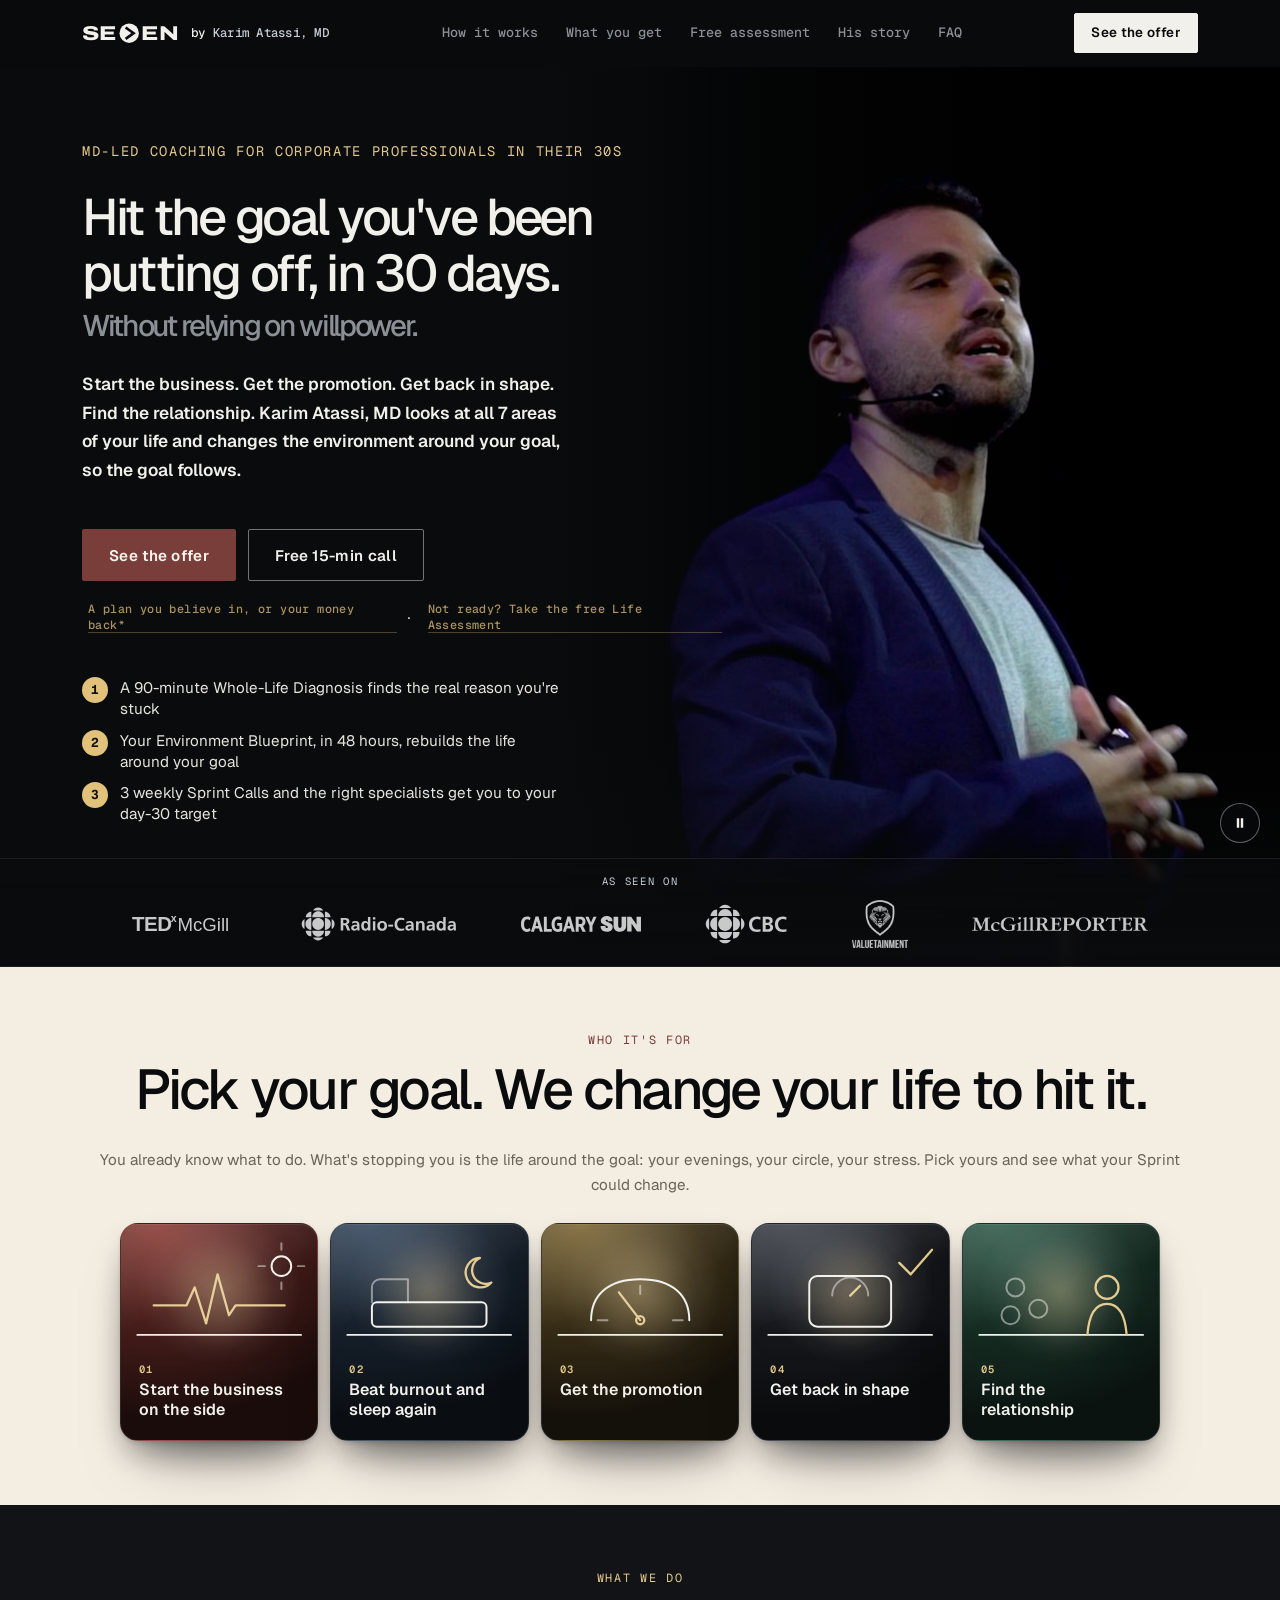
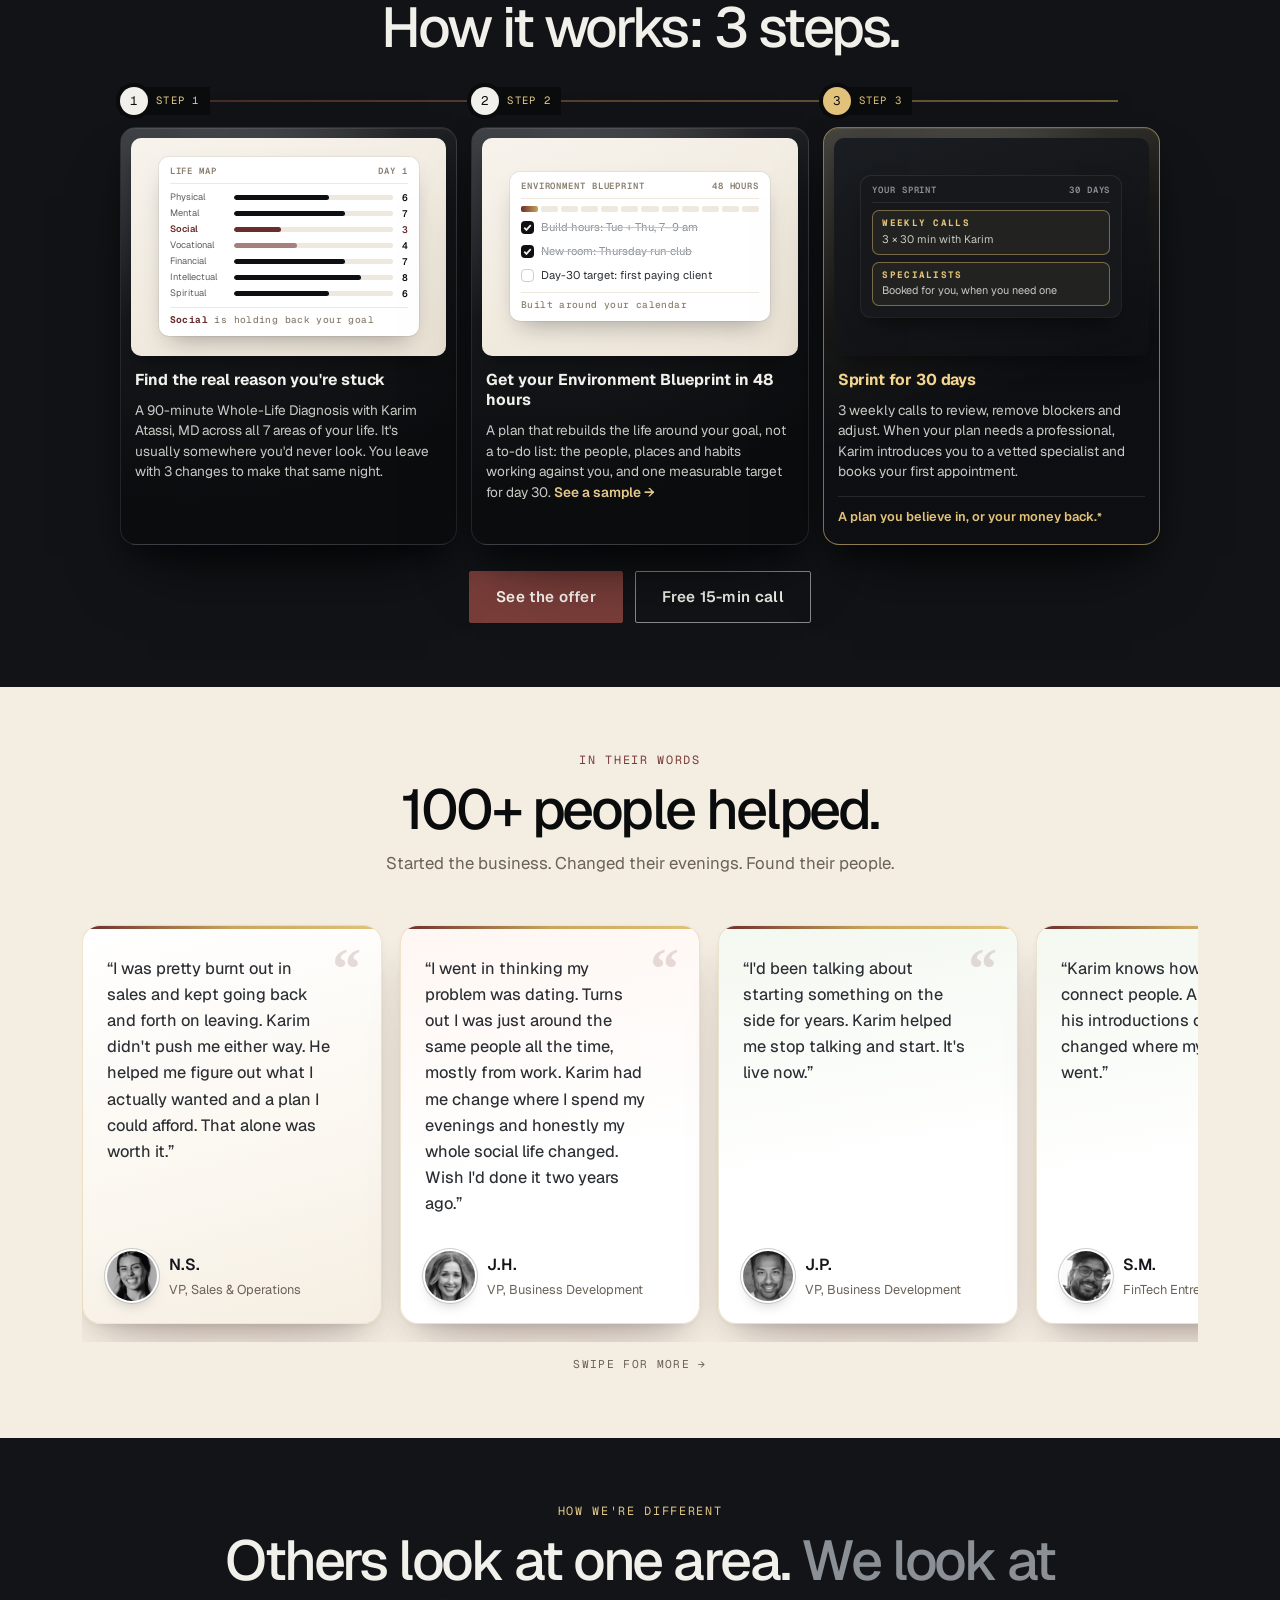
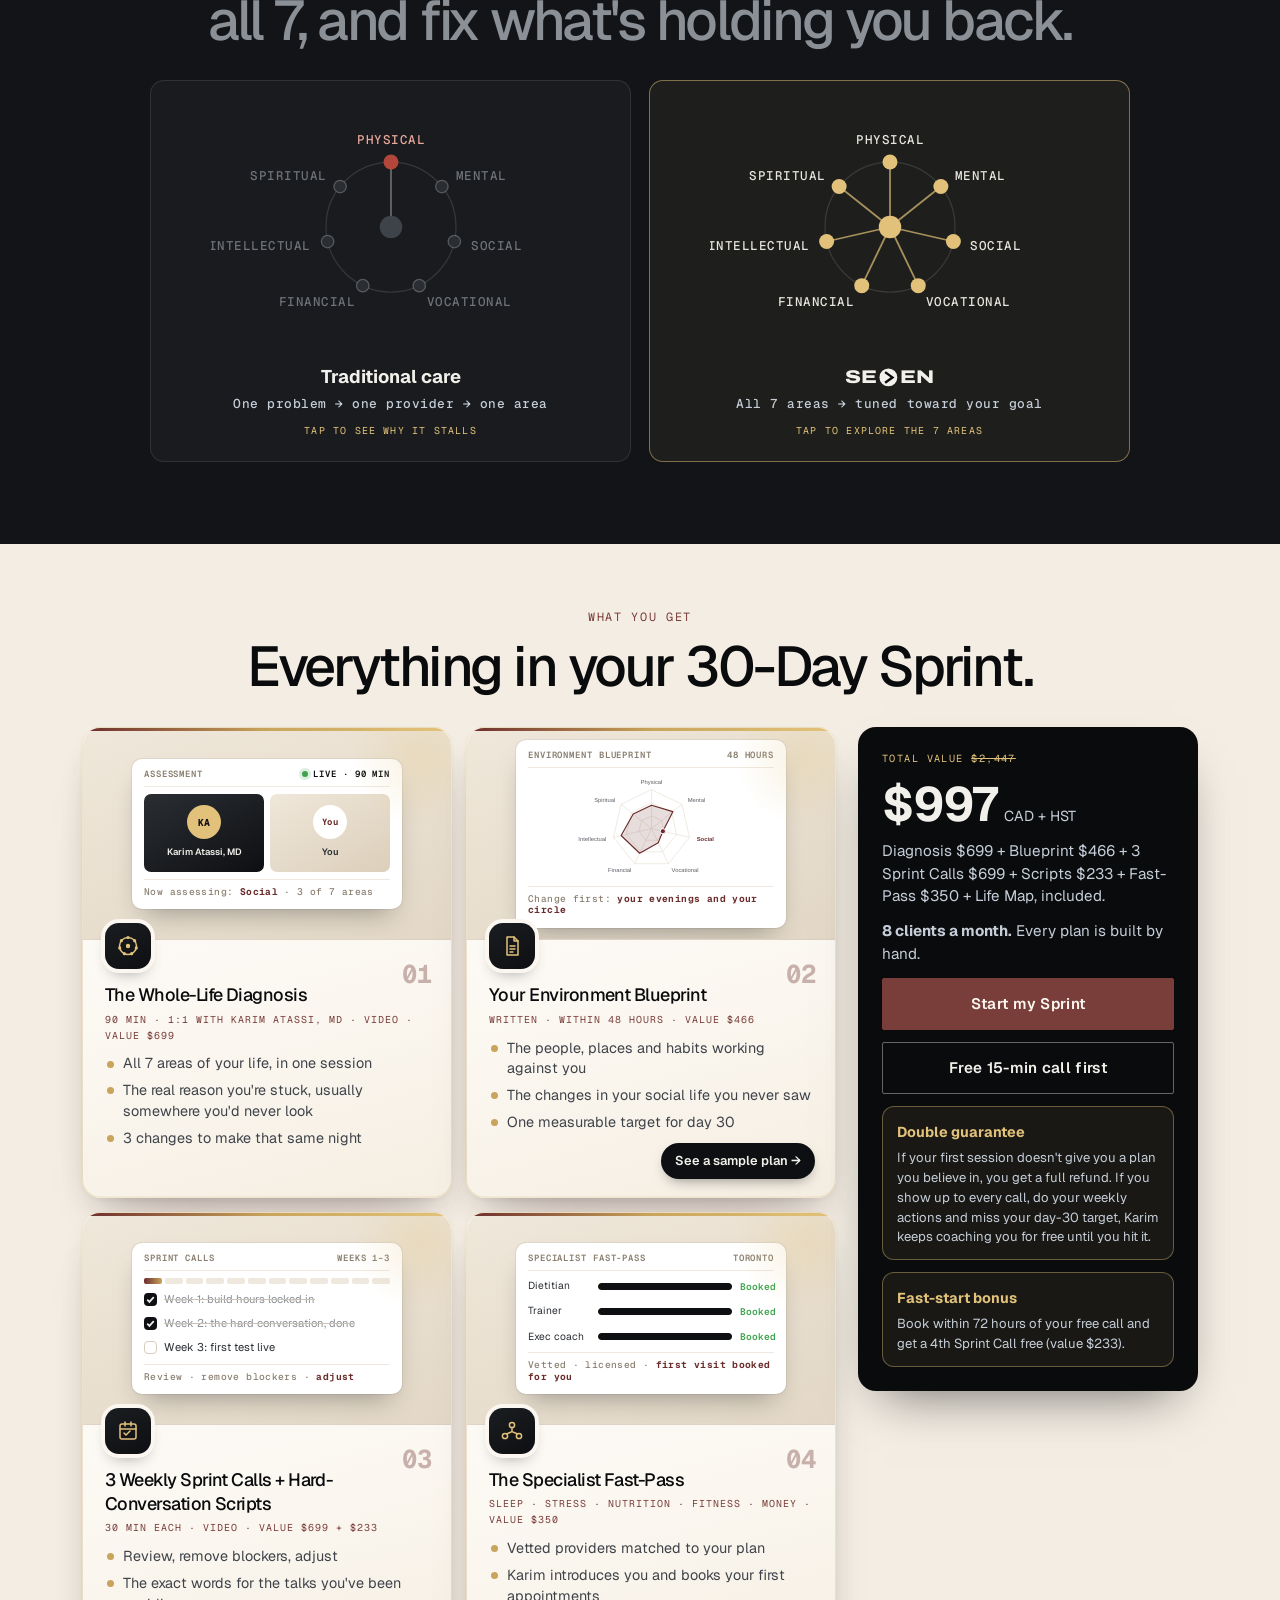
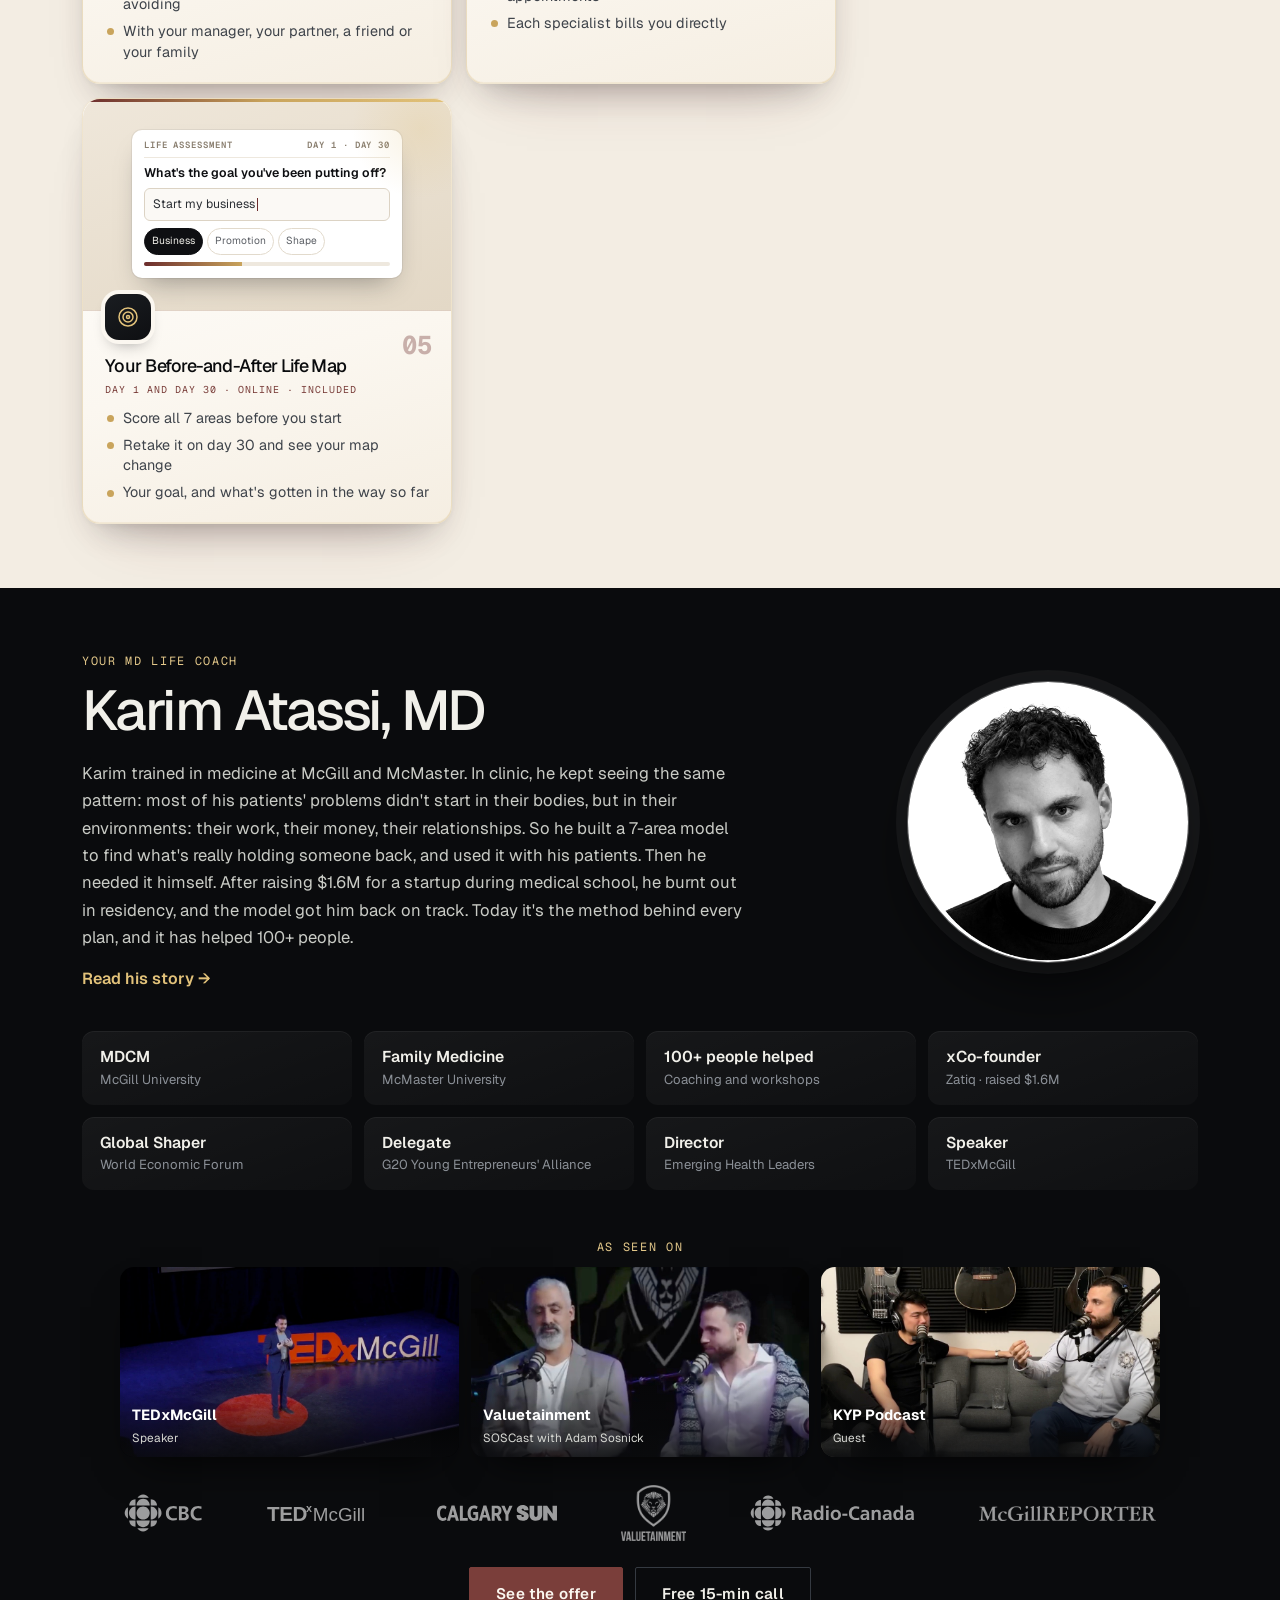
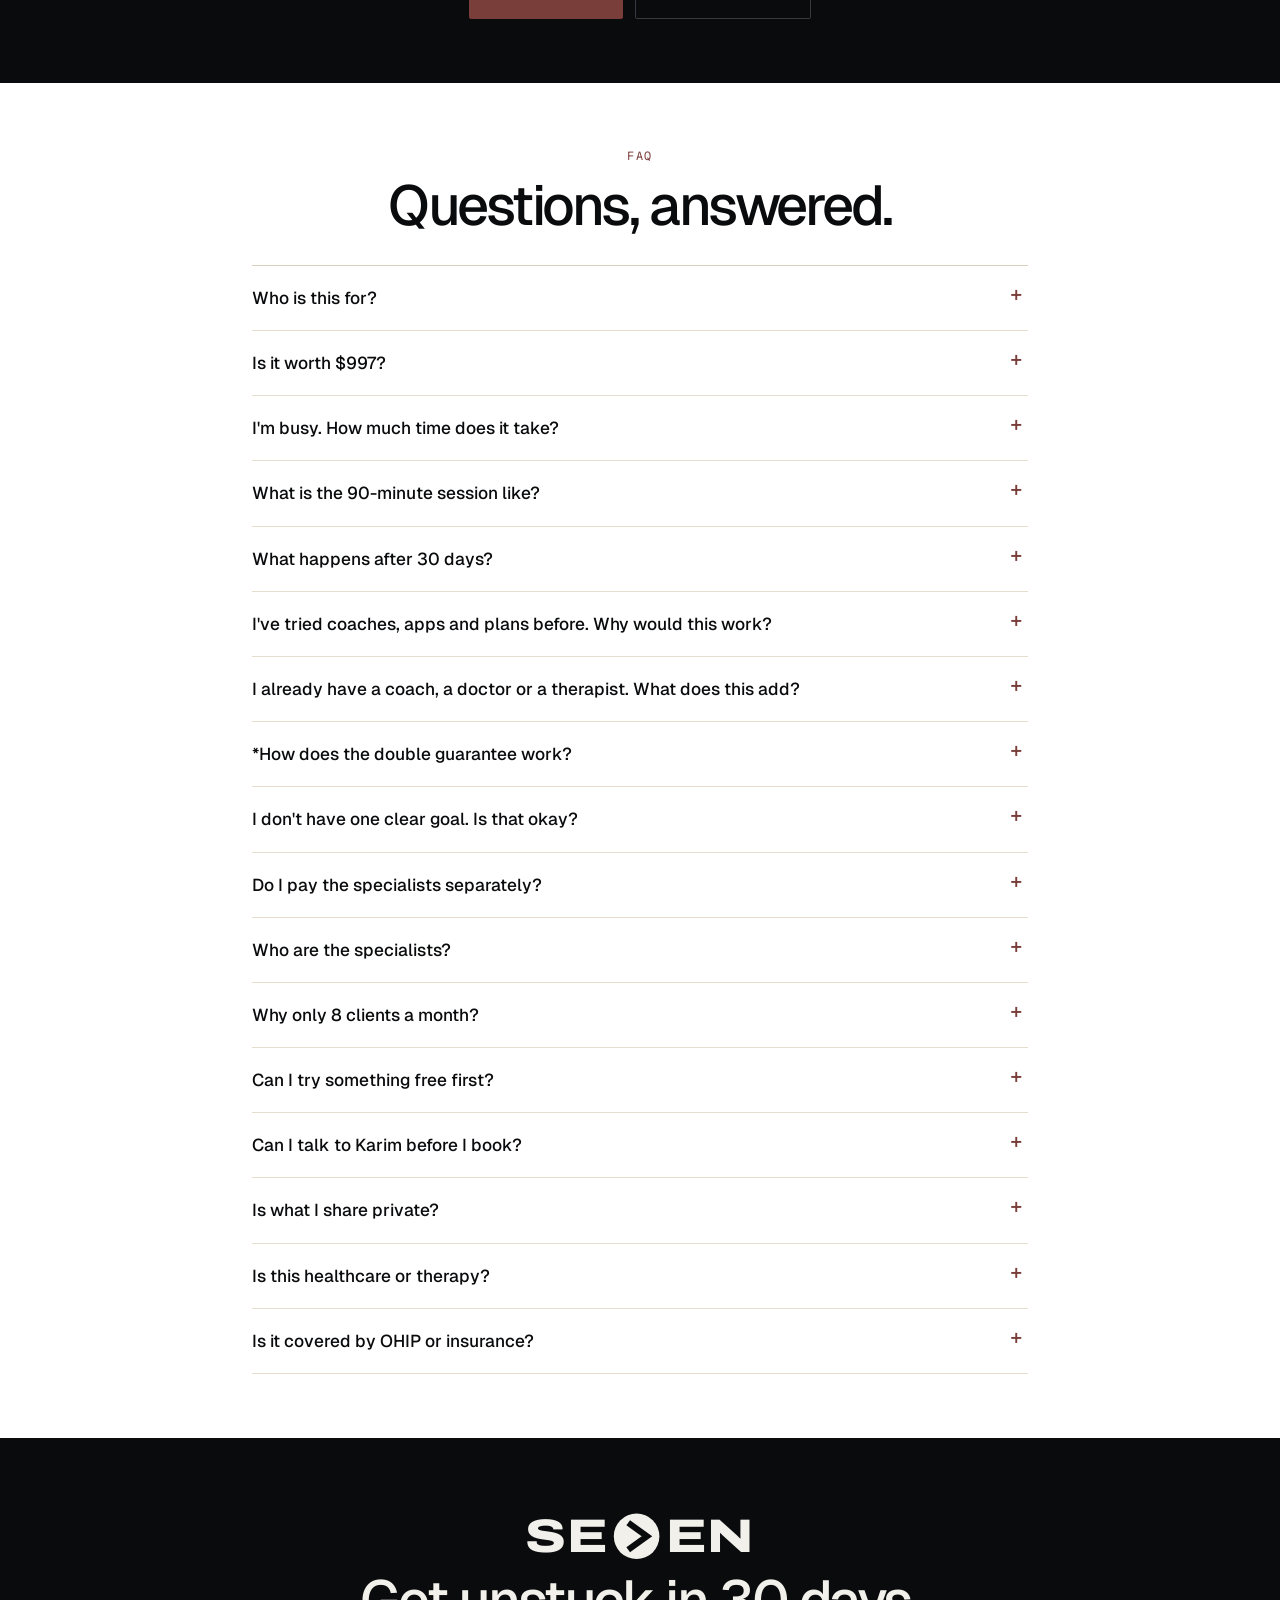
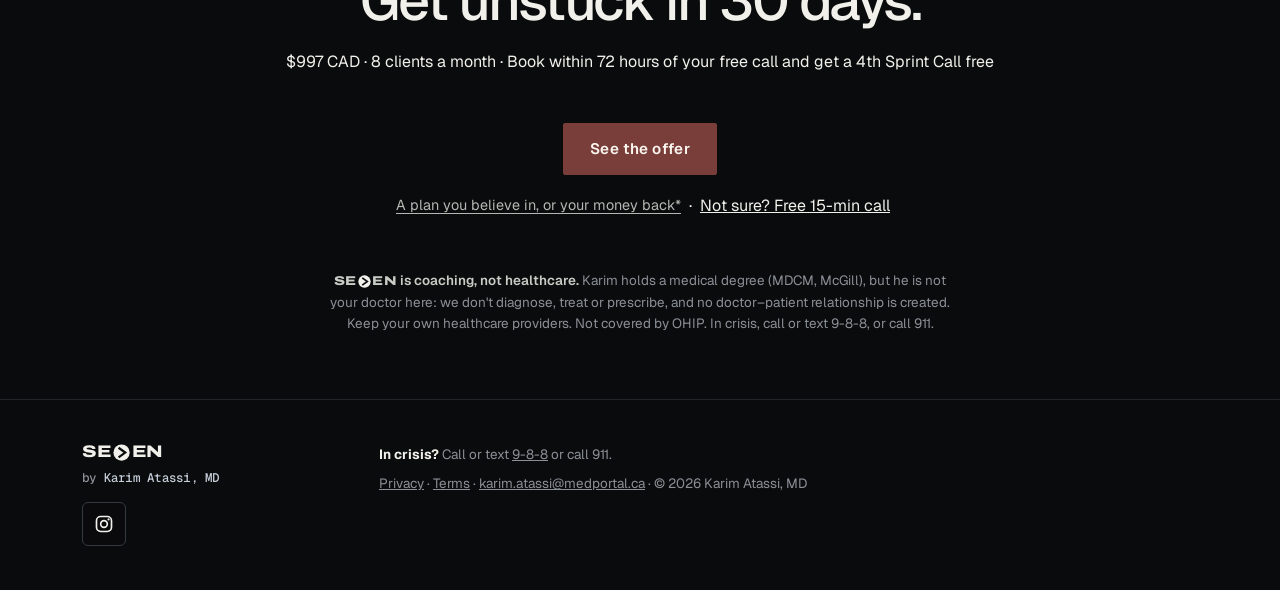
==== commit 97c79e66: "Hormozi audit: add 'tried before, why would this work' FAQ; restate price in final CTA Co-Authored-B" ====
--- a/index.html
+++ b/index.html
@@ -227,7 +227,7 @@
       <div class="wrap narrow">
         <p class="eyebrow mono center-eb">FAQ</p>
         <h2 class="center-h">Questions, answered.</h2>
-        <div class="faq"><details><summary>Who is this for?</summary><p>Corporate professionals, usually in their 30s, with one goal they've been putting off: starting a business, a promotion, getting back in shape, a relationship, or getting out of burnout.</p></details><details><summary>Is it worth $<span data-price>997</span>?</summary><p id="worthA">Separate coaches for your career, your body and your relationships easily cost $3,000+, and none of them connects the pieces. Here, one MD looks at all 7 areas, builds your plan, coaches you for 30 days and books your specialists. Covered by the double guarantee.</p></details><details><summary>I'm busy. How much time does it take?</summary><p>One 90-minute video session, then three 30-minute calls over 30 days, plus the weekly actions in your plan. Sessions run weekdays 12–3 pm and 6–9 pm, and Saturdays 9 am–12 pm.</p></details><details><summary>What is the 90-minute session like?</summary><p>A structured video conversation with Karim, not therapy. He asks about each area of your life and how it affects your goal. You choose what to share.</p></details><details><summary>What happens after 30 days?</summary><p>You keep your Blueprint and your before-and-after Life Map. If you showed up to every call, did your weekly actions and still missed your target, Karim keeps coaching you for free until you hit it.</p></details><details><summary>I already have a coach, a doctor or a therapist. What does this add?</summary><p>Each of them looks at one area. Karim looks at all seven, shows which one is driving the rest, and finds the gaps. Keep them all: they become part of your plan.</p></details><details id="faq-guarantee"><summary>*How does the double guarantee work?</summary><p>1. If your first session doesn't give you a plan you believe in, email Karim and you get a full refund. 2. If you show up to every call, do your weekly actions and miss your day-30 target, Karim keeps coaching you for free until you hit it.</p></details><details><summary>I don't have one clear goal. Is that okay?</summary><p>Yes. Then finding it is the goal. You leave the first session with two directions to test and a date to choose one. <a href="sample.html?goal=clarity">See a sample plan →</a></p></details><details><summary>Do I pay the specialists separately?</summary><p>Yes. Your $<span data-price>997</span> covers the diagnosis, your Blueprint, the Sprint Calls, the scripts and booking your specialists. Each specialist you choose bills you directly.</p></details><details><summary>Who are the specialists?</summary><p>Vetted, licensed providers in Toronto, matched to what your plan needs. You choose who you see.</p></details><details><summary>Why only 8 clients a month?</summary><p>Every Blueprint is written by hand within 48 hours, and every client gets weekly calls with Karim. Eight a month is how many he can do well.</p></details><details><summary>Can I try something free first?</summary><p>Yes. Take the <a href="quiz.html">free MD-led Life Assessment</a>: 28 questions, your 7-area map, and how to fix your 2 weakest areas.</p></details><details><summary>Can I talk to Karim before I book?</summary><p>Yes. <button type="button" class="linkbtn" data-open="infocall" data-loc="faq">Book a free 15-minute video call</button>.</p></details><details><summary>Is what I share private?</summary><p>Yes. Only Karim sees it. It's used only for your plan, never shared, and deleted when you ask. <button type="button" class="linkbtn" data-open="legal" data-doc="privacy">Privacy notice</button></p></details><details><summary>Is this healthcare or therapy?</summary><p>No. It's coaching. Karim doesn't diagnose, treat or prescribe. <a href="#not-healthcare">Scope of service</a>.</p></details><details><summary>Is it covered by OHIP or insurance?</summary><p>No. It's coaching, not healthcare.</p></details></div></div>
+        <div class="faq"><details><summary>Who is this for?</summary><p>Corporate professionals, usually in their 30s, with one goal they've been putting off: starting a business, a promotion, getting back in shape, a relationship, or getting out of burnout.</p></details><details><summary>Is it worth $<span data-price>997</span>?</summary><p id="worthA">Separate coaches for your career, your body and your relationships easily cost $3,000+, and none of them connects the pieces. Here, one MD looks at all 7 areas, builds your plan, coaches you for 30 days and books your specialists. Covered by the double guarantee.</p></details><details><summary>I'm busy. How much time does it take?</summary><p>One 90-minute video session, then three 30-minute calls over 30 days, plus the weekly actions in your plan. Sessions run weekdays 12–3 pm and 6–9 pm, and Saturdays 9 am–12 pm.</p></details><details><summary>What is the 90-minute session like?</summary><p>A structured video conversation with Karim, not therapy. He asks about each area of your life and how it affects your goal. You choose what to share.</p></details><details><summary>What happens after 30 days?</summary><p>You keep your Blueprint and your before-and-after Life Map. If you showed up to every call, did your weekly actions and still missed your target, Karim keeps coaching you for free until you hit it.</p></details><details><summary>I've tried coaches, apps and plans before. Why would this work?</summary><p>Most plans ask you for more willpower. The Sprint changes what's around your goal instead: your evenings, your circle, your calendar. And if you do the work and still miss your day-30 target, Karim keeps coaching you for free until you hit it.</p></details><details><summary>I already have a coach, a doctor or a therapist. What does this add?</summary><p>Each of them looks at one area. Karim looks at all seven, shows which one is driving the rest, and finds the gaps. Keep them all: they become part of your plan.</p></details><details id="faq-guarantee"><summary>*How does the double guarantee work?</summary><p>1. If your first session doesn't give you a plan you believe in, email Karim and you get a full refund. 2. If you show up to every call, do your weekly actions and miss your day-30 target, Karim keeps coaching you for free until you hit it.</p></details><details><summary>I don't have one clear goal. Is that okay?</summary><p>Yes. Then finding it is the goal. You leave the first session with two directions to test and a date to choose one. <a href="sample.html?goal=clarity">See a sample plan →</a></p></details><details><summary>Do I pay the specialists separately?</summary><p>Yes. Your $<span data-price>997</span> covers the diagnosis, your Blueprint, the Sprint Calls, the scripts and booking your specialists. Each specialist you choose bills you directly.</p></details><details><summary>Who are the specialists?</summary><p>Vetted, licensed providers in Toronto, matched to what your plan needs. You choose who you see.</p></details><details><summary>Why only 8 clients a month?</summary><p>Every Blueprint is written by hand within 48 hours, and every client gets weekly calls with Karim. Eight a month is how many he can do well.</p></details><details><summary>Can I try something free first?</summary><p>Yes. Take the <a href="quiz.html">free MD-led Life Assessment</a>: 28 questions, your 7-area map, and how to fix your 2 weakest areas.</p></details><details><summary>Can I talk to Karim before I book?</summary><p>Yes. <button type="button" class="linkbtn" data-open="infocall" data-loc="faq">Book a free 15-minute video call</button>.</p></details><details><summary>Is what I share private?</summary><p>Yes. Only Karim sees it. It's used only for your plan, never shared, and deleted when you ask. <button type="button" class="linkbtn" data-open="legal" data-doc="privacy">Privacy notice</button></p></details><details><summary>Is this healthcare or therapy?</summary><p>No. It's coaching. Karim doesn't diagnose, treat or prescribe. <a href="#not-healthcare">Scope of service</a>.</p></details><details><summary>Is it covered by OHIP or insurance?</summary><p>No. It's coaching, not healthcare.</p></details></div></div>
       </div>
     </section>
     <!-- 10. NOT HEALTHCARE -->
@@ -237,7 +237,7 @@
       <div class="wrap final-inner">
         <span class="wordmark large" data-wordmark role="img" aria-label="SEVEN"></span>
         <h2 id="finalH">Get unstuck in 30 days.</h2>
-        <p class="final-g">8 clients a month · Book within 72 hours of your free call and get a 4th Sprint Call free</p>
+        <p class="final-g">$997 CAD · 8 clients a month · Book within 72 hours of your free call and get a 4th Sprint Call free</p>
         <div class="cta-row center"><a class="btn btn-primary" href="#offer">See the offer</a></div>
         <p class="final-g"><a href="#faq-guarantee" class="g-link">A plan you believe in, or your money back*</a> · <button type="button" class="linkbtn" data-open="infocall" data-loc="final">Not sure? Free 15-min call</button></p>
         <p class="final-nh" id="not-healthcare"><strong><span class="se" role="img" aria-label="SEVEN">SE<svg class="coin" data-coin viewBox="0 0 40 40" aria-hidden="true"></svg>EN</span> is coaching, not healthcare.</strong> Karim holds a medical degree (MDCM, McGill), but he is not your doctor here: we don't diagnose, treat or prescribe, and no doctor–patient relationship is created. Keep your own healthcare providers. Not covered by OHIP. In crisis, call or text 9-8-8, or call 911.</p>
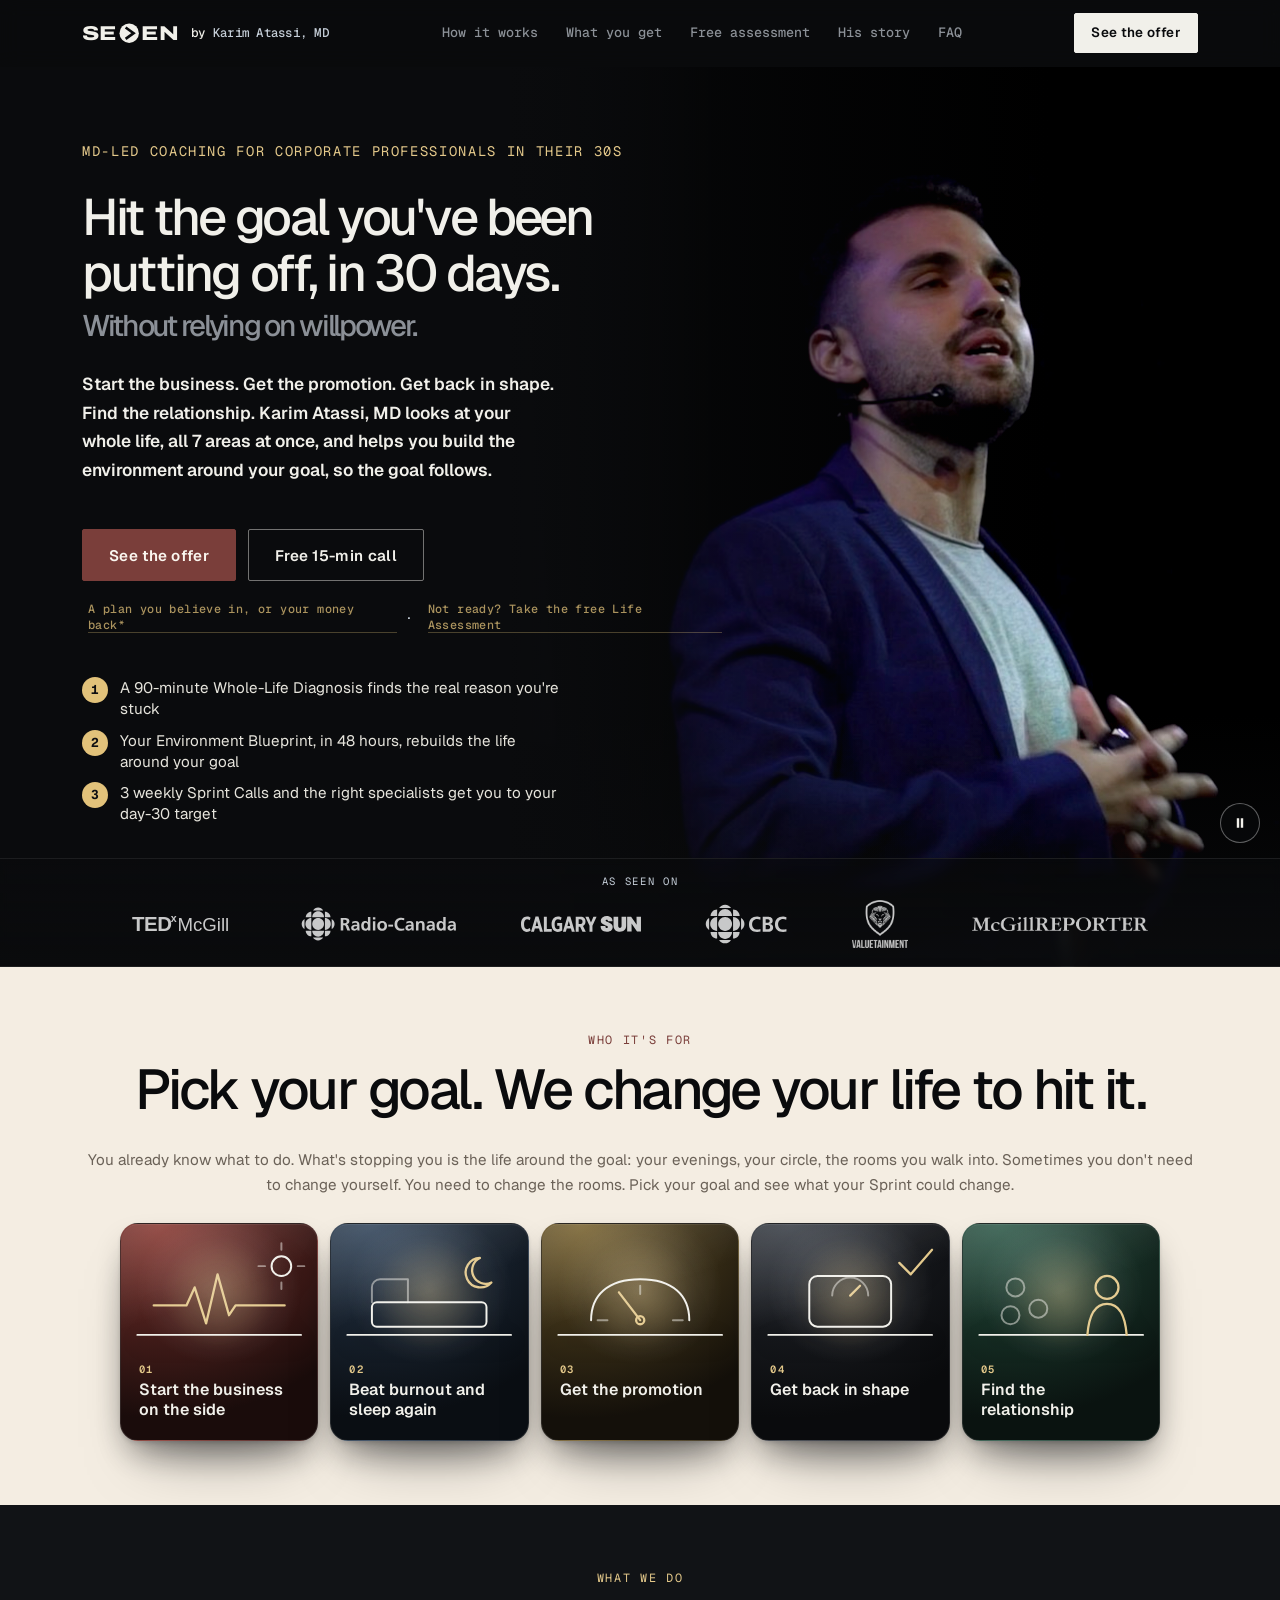
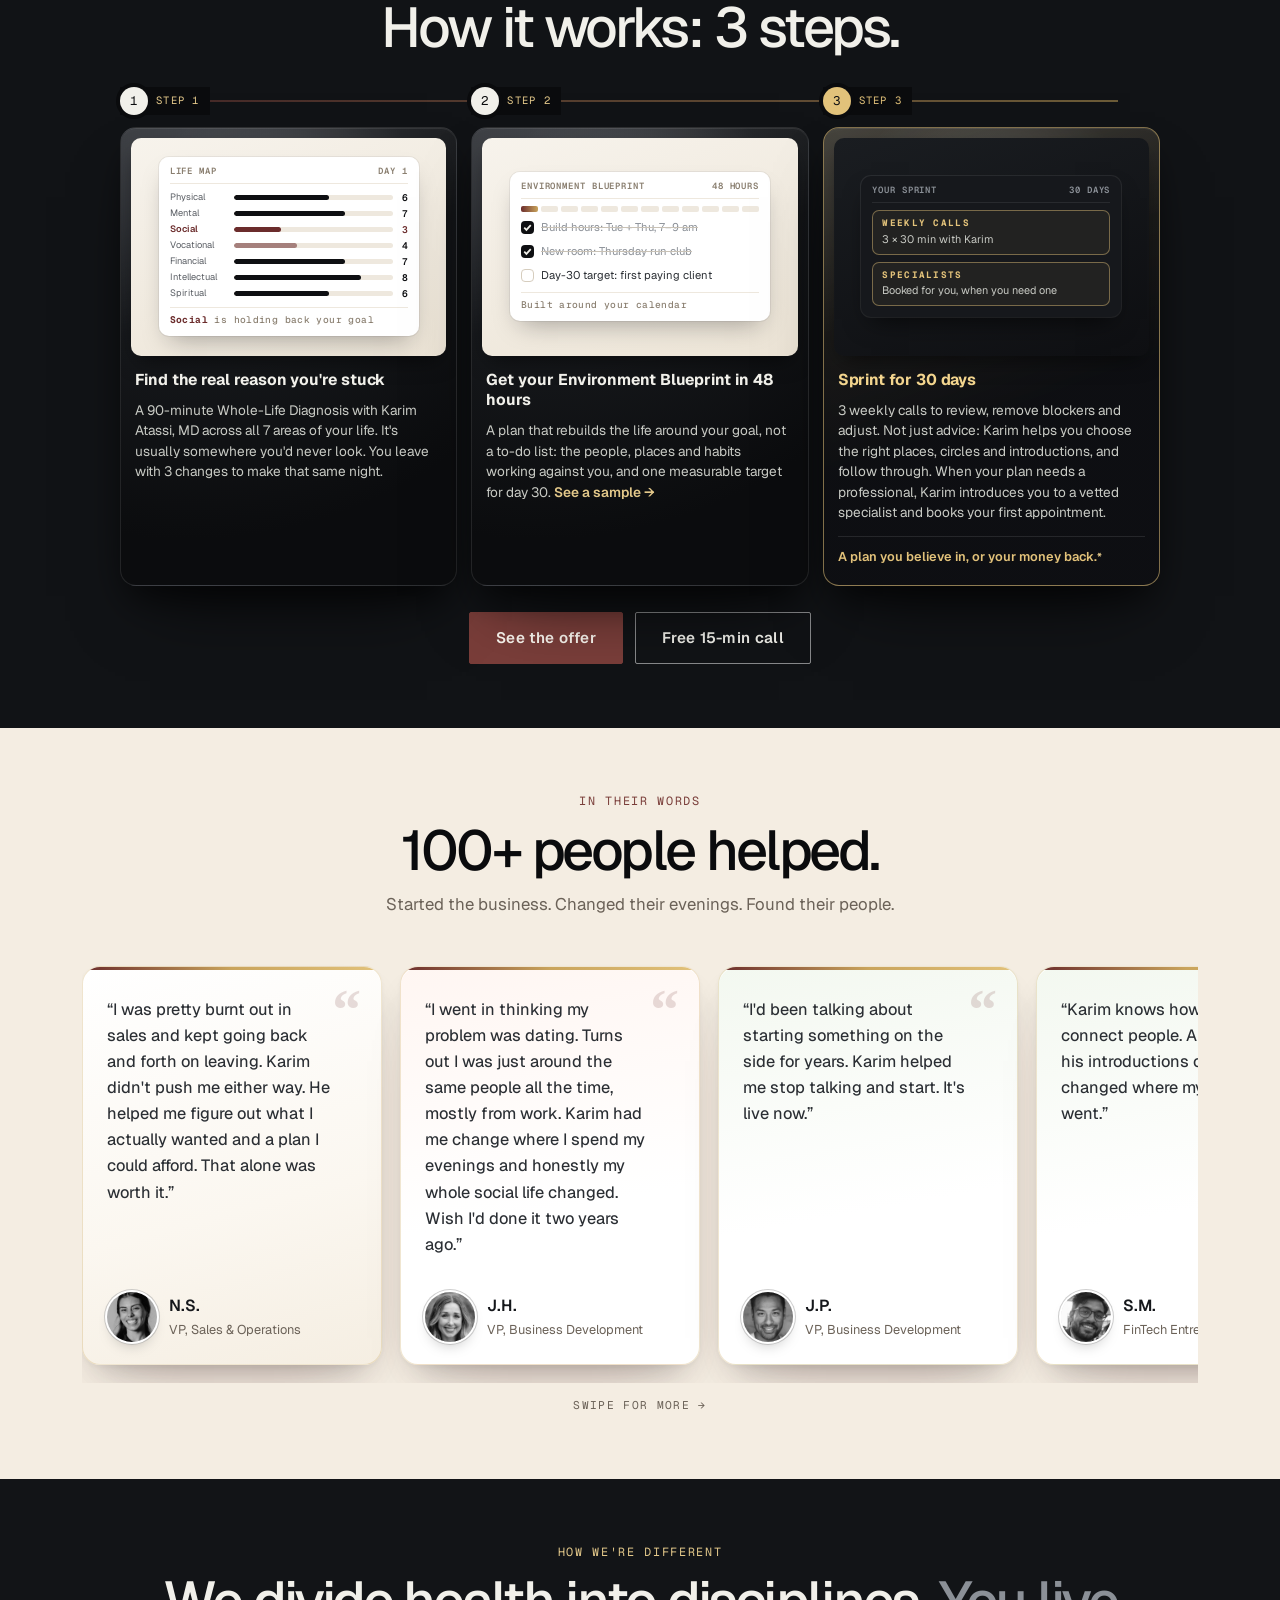
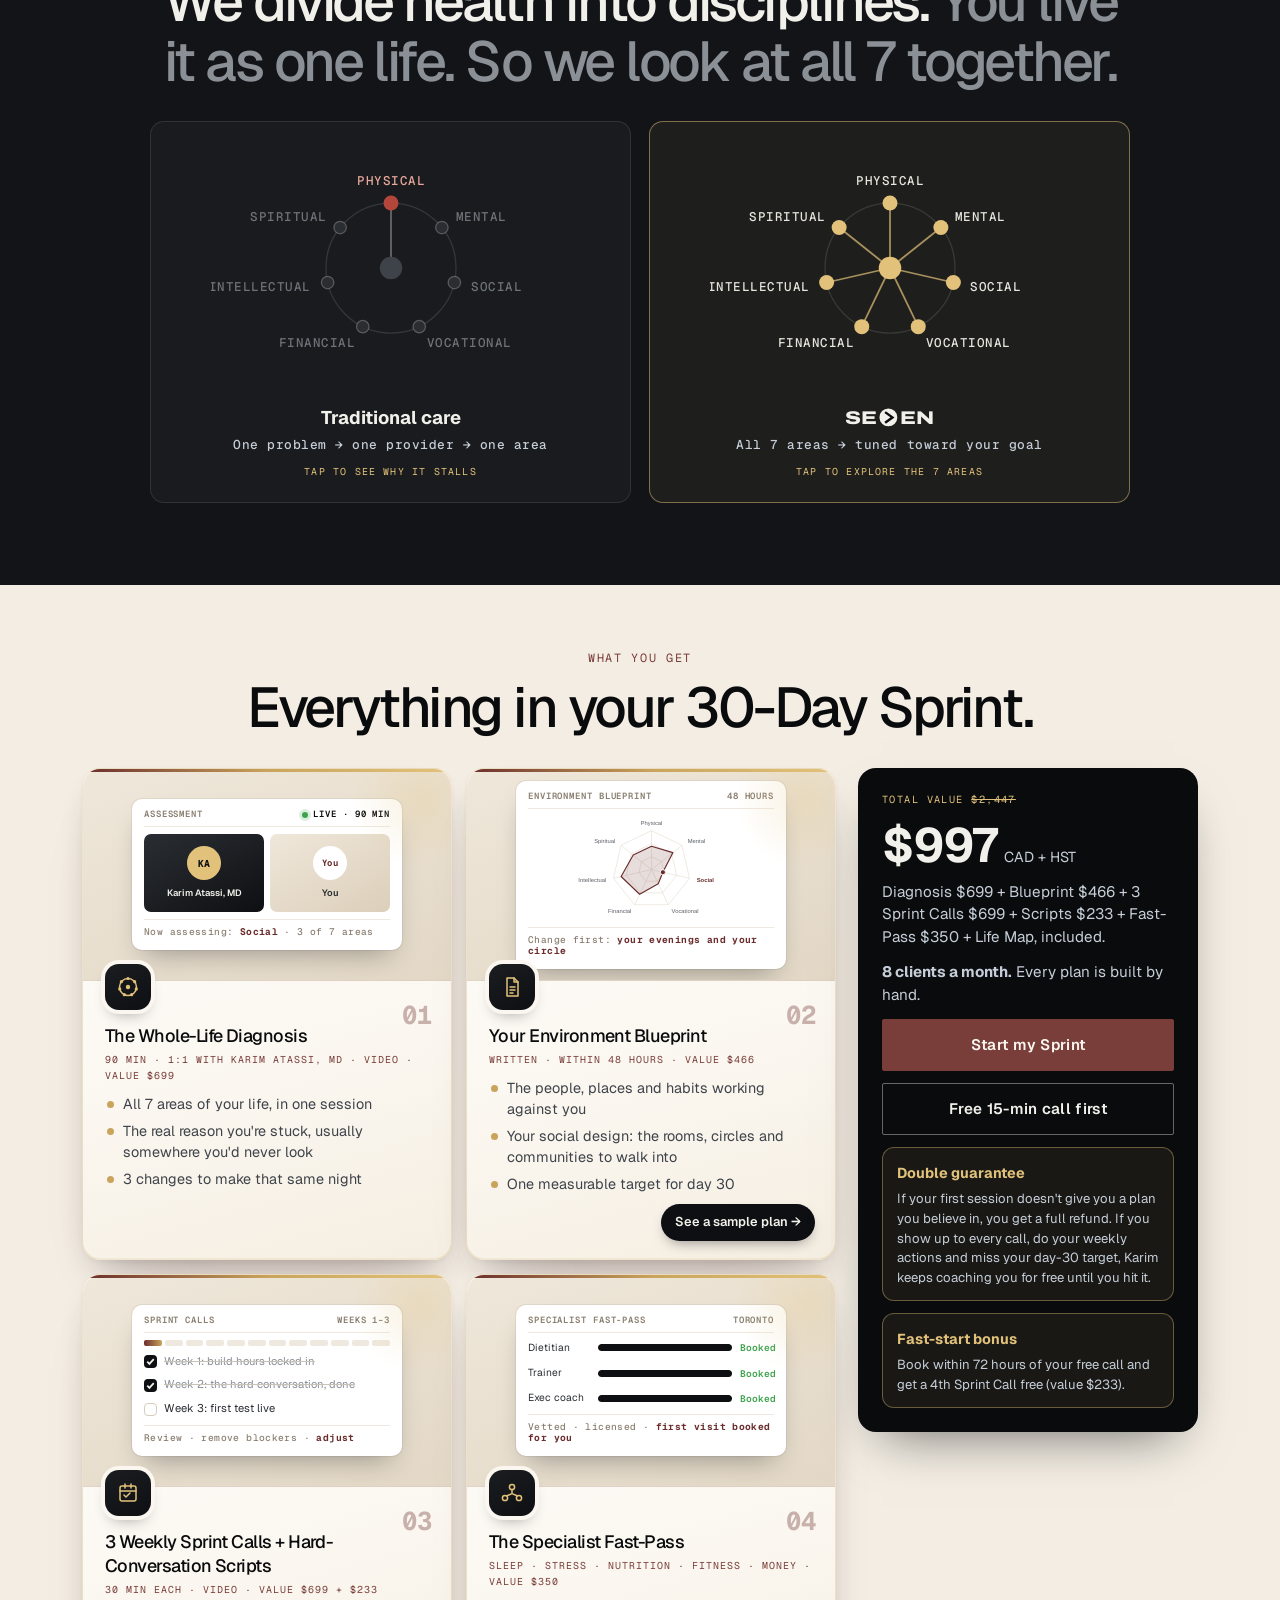
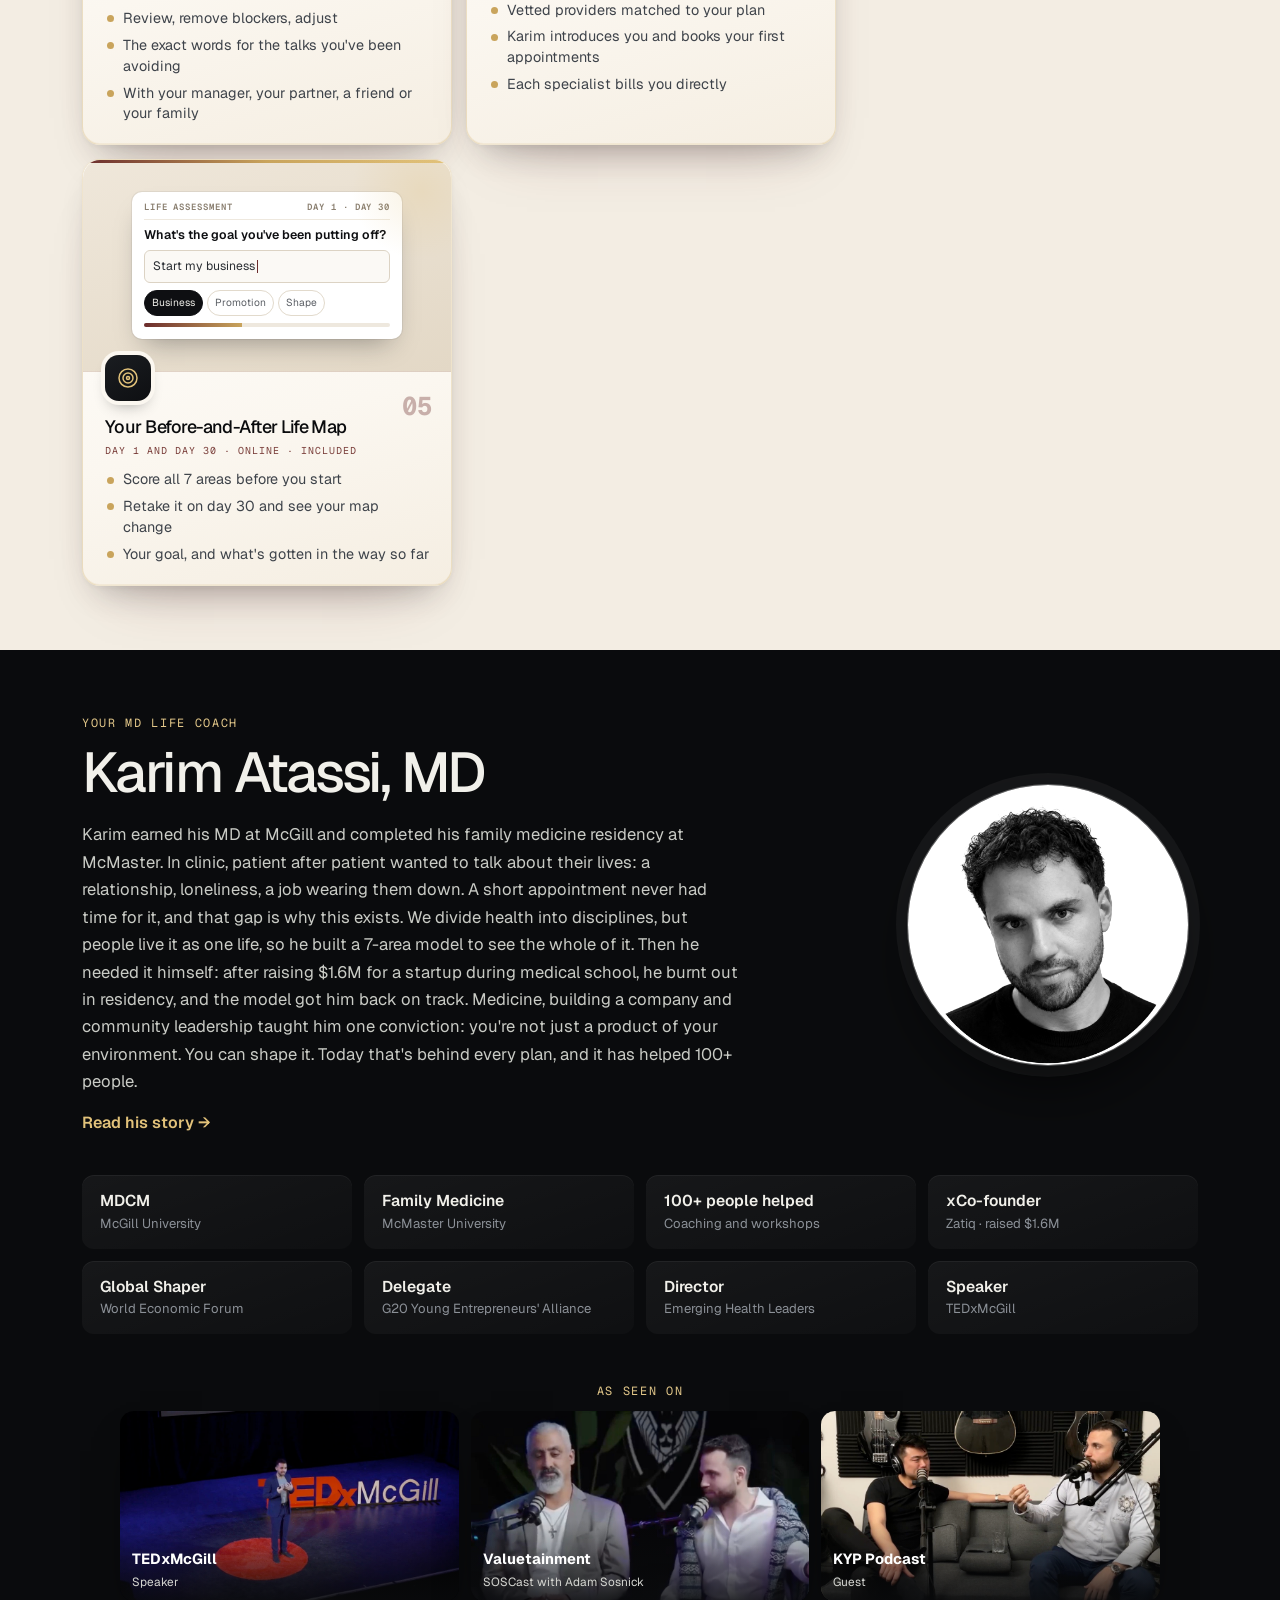
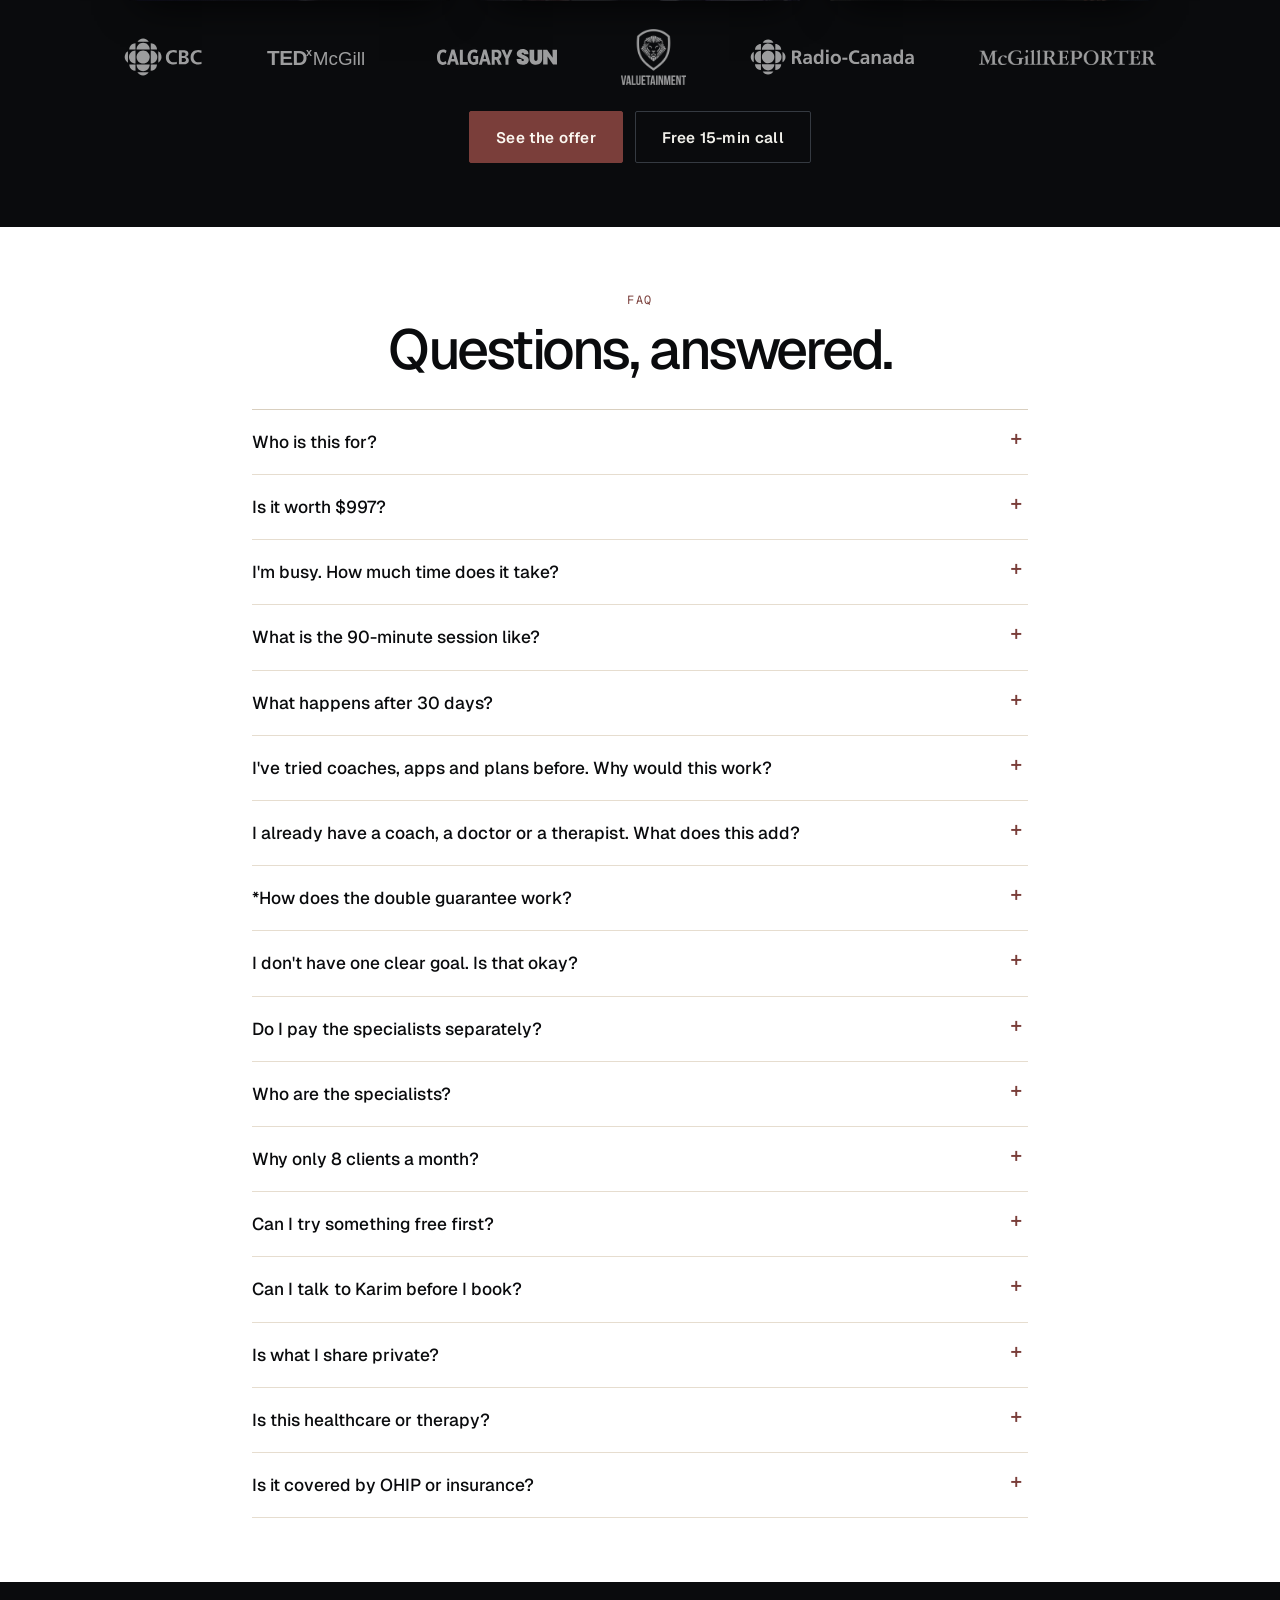
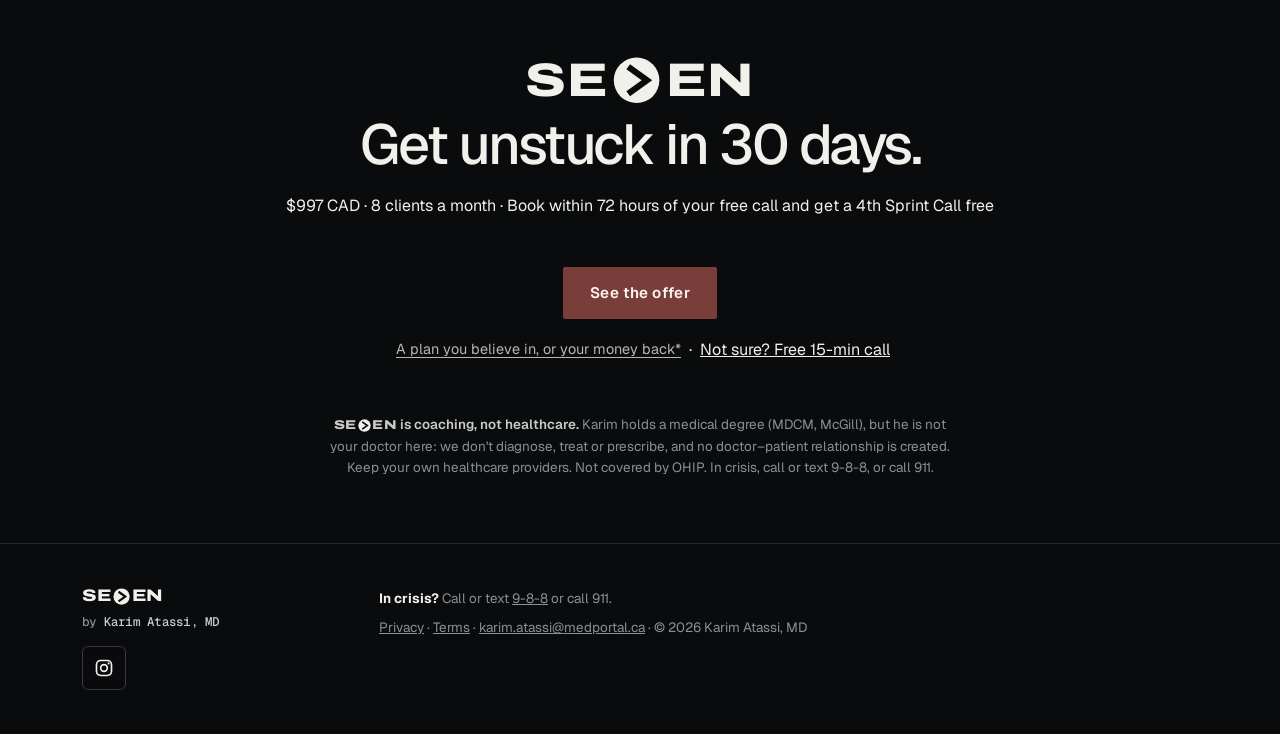
==== commit 80b2a752: "Launch social health coaching: /social/ with 3 plans, new Social Health Assessment quiz, folder link" ====
--- a/index.html
+++ b/index.html
@@ -14,7 +14,7 @@
   <link rel="preconnect" href="https://fonts.gstatic.com" crossorigin>
   <link href="https://fonts.googleapis.com/css2?family=Archivo:wdth,wght@125,800&family=Geist:wght@300;400;500;600;700&family=Geist+Mono:wght@400;500;700&display=swap" rel="stylesheet">
   <link rel="stylesheet" href="styles.css?v=355">
-  <script src="config.js?v=349"></script>
+  <script src="config.js?v=350"></script>
   <script src="app.js?v=366" defer></script>
   <script src="booking.js?v=332" defer></script>
 </head>
@@ -30,7 +30,7 @@
         <a href="karim.html" class="byline byline-link">by <span data-founder>Karim Atassi, MD</span></a>
       </div>
       <nav class="nav-links" aria-label="Primary">
-        <a href="#how">How it works</a><a href="#offer">What you get</a><a href="quiz.html">Free assessment</a><a href="karim.html">His story</a><a href="#faq">FAQ</a>
+        <a href="#how">How it works</a><a href="#offer">What you get</a><a href="quiz/">Free assessment</a><a href="karim.html">His story</a><a href="#faq">FAQ</a>
       </nav>
       <a class="btn btn-sm" href="#offer">See the offer</a>
     </div>
@@ -46,12 +46,12 @@
       <div class="wrap vh-copy">
         <p class="eyebrow mono" data-hook>MD-led coaching for corporate professionals in their 30s</p>
         <h1 id="heroH">Hit the goal you've been putting off, in 30 days. <span class="soft">Without relying on willpower.</span></h1>
-        <p class="lede" id="heroSub">Start the business. Get the promotion. Get back in shape. Find the relationship. Karim Atassi, MD looks at all 7 areas of your life and changes the environment around your goal, so the goal follows.</p>
+        <p class="lede" id="heroSub">Start the business. Get the promotion. Get back in shape. Find the relationship. Karim Atassi, MD looks at your whole life, all 7 areas at once, and helps you build the environment around your goal, so the goal follows.</p>
         <div class="cta-row">
           <a class="btn btn-primary" id="heroBook" href="#offer">See the offer</a>
           <button type="button" class="btn btn-ghost" id="heroCall" data-open="infocall" data-loc="hero_btn">Free 15-min call</button>
         </div>
-        <p class="hero-g"><a href="#faq-guarantee" class="g-link">A plan you believe in, or your money back*</a> · <a href="quiz.html" class="g-link">Not ready? Take the free Life Assessment</a></p>
+        <p class="hero-g"><a href="#faq-guarantee" class="g-link">A plan you believe in, or your money back*</a> · <a href="quiz/" class="g-link">Not ready? Take the free Life Assessment</a></p>
         <div class="hero-more">
           <ol class="hero-steps"><li><b class="mono">1</b><span>A 90-minute Whole-Life Diagnosis finds the real reason you're stuck</span></li><li><b class="mono">2</b><span>Your Environment Blueprint, in 48 hours, rebuilds the life around your goal</span></li><li><b class="mono">3</b><span>3 weekly Sprint Calls and the right specialists get you to your day-30 target</span></li></ol>
         </div>
@@ -79,7 +79,7 @@
       <div class="wrap">
         <p class="eyebrow mono center-eb">Who it's for</p>
         <h2 class="center-h">Pick your goal. We change your life to hit it.</h2>
-        <p class="center-lede pw-sub">You already know what to do. What's stopping you is the life around the goal: your evenings, your circle, your stress. Pick yours and see what your Sprint could change.</p>
+        <p class="center-lede pw-sub">You already know what to do. What's stopping you is the life around the goal: your evenings, your circle, the rooms you walk into. Sometimes you don't need to change yourself. You need to change the rooms. Pick your goal and see what your Sprint could change.</p>
         <div class="pw" data-pw>
           <div class="pw-tabs" role="tablist" aria-label="Choose your goal"><button type="button" role="tab" id="pw-t1" aria-controls="pw-p1" aria-selected="true"><span class="pw-img"><span class="pw-glow" aria-hidden="true"></span><svg class="pw-art" viewBox="0 0 240 150" aria-hidden="true"><path d="M20 128h200" class="pa-l"/><path d="M40 92h40l10-22 14 44 14-60 14 50 8-12h60" class="pa-a"/><circle cx="196" cy="44" r="12" class="pa-l"/><path d="M196 24v-8M196 72v-8M176 44h-8M224 44h-8" class="pa-l pa-s"/></svg></span><span class="pw-tt"><span class="mono">01</span>Start the business on the side</span></button><button type="button" role="tab" id="pw-t2" aria-controls="pw-p2" aria-selected="false" tabindex="-1"><span class="pw-img"><span class="pw-glow" aria-hidden="true"></span><svg class="pw-art" viewBox="0 0 240 150" aria-hidden="true"><path d="M20 128h200" class="pa-l"/><rect x="50" y="88" width="140" height="30" rx="6" class="pa-l"/><path d="M50 88v-18a10 10 0 0 1 10-10h34v28" class="pa-l pa-s"/><path d="M182 34a18 18 0 1 0 14 30 15 15 0 0 1-14-30z" class="pa-a"/></svg></span><span class="pw-tt"><span class="mono">02</span>Beat burnout and sleep again</span></button><button type="button" role="tab" id="pw-t3" aria-controls="pw-p3" aria-selected="false" tabindex="-1"><span class="pw-img"><span class="pw-glow" aria-hidden="true"></span><svg class="pw-art" viewBox="0 0 240 150" aria-hidden="true"><path d="M20 128h200" class="pa-l"/><path d="M60 110c0-30 20-50 60-50s60 20 60 50" class="pa-l"/><path d="M120 110l-26-34" class="pa-a"/><circle cx="120" cy="110" r="5" class="pa-a"/><path d="M68 110h12M160 110h12M120 68v10" class="pa-l pa-s"/></svg></span><span class="pw-tt"><span class="mono">03</span>Get the promotion</span></button><button type="button" role="tab" id="pw-t4" aria-controls="pw-p4" aria-selected="false" tabindex="-1"><span class="pw-img"><span class="pw-glow" aria-hidden="true"></span><svg class="pw-art" viewBox="0 0 240 150" aria-hidden="true"><path d="M20 128h200" class="pa-l"/><rect x="70" y="56" width="100" height="62" rx="10" class="pa-l"/><path d="M98 80a22 22 0 0 1 44 0" class="pa-l pa-s"/><path d="M120 80l12-12" class="pa-a"/><path d="M180 40l14 14 26-30" class="pa-a"/></svg></span><span class="pw-tt"><span class="mono">04</span>Get back in shape</span></button><button type="button" role="tab" id="pw-t5" aria-controls="pw-p5" aria-selected="false" tabindex="-1"><span class="pw-img"><span class="pw-glow" aria-hidden="true"></span><svg class="pw-art" viewBox="0 0 240 150" aria-hidden="true"><path d="M20 128h200" class="pa-l"/><circle cx="64" cy="70" r="11" class="pa-l pa-s"/><circle cx="92" cy="96" r="11" class="pa-l pa-s"/><circle cx="58" cy="104" r="11" class="pa-l pa-s"/><circle cx="176" cy="70" r="14" class="pa-a"/><path d="M152 128c2-26 11-38 24-38s22 12 24 38" class="pa-a"/></svg></span><span class="pw-tt"><span class="mono">05</span>Find the relationship</span></button></div>
           <div class="pw-panel" role="tabpanel" id="pw-p1" aria-labelledby="pw-t1" tabindex="0"><p class="pw-lead"><q>I've been talking about starting something for three years. Every quarter there's a reason to wait: a launch, a bonus, a busy month.</q></p><div class="pw-grid"><div class="pw-assess pw-health"><p class="pw-k mono">What it's costing you</p><ul class="pw-dims"><li><b>Your goal</b>Another year of “next quarter”, while the idea gets older.</li><li><b>Health</b>Carrying a decision you keep postponing is its own kind of stress.</li></ul></div><div class="pw-assess"><p class="pw-k mono">We assess</p><ul class="pw-dims"><li><b>Financial</b>Your runway, your spending and what you actually need to start</li><li><b>Vocational</b>Your hours, your energy after work and what you could hand off</li><li><b>Social</b>Who pushes you forward, and who keeps you comfortable</li></ul></div><div class="pw-ex"><p class="pw-k mono">What your Sprint could include</p><ol class="pw-cards"><li><span class="pc-n mono">01</span><b>Your runway number</b><span>How much you need saved, and the date you'll have it.</span></li><li><span class="pc-n mono">02</span><b>Your build hours</b><span>Two protected blocks a week, at the hours you're sharpest.</span></li><li><span class="pc-n mono">03</span><b>Your first test</b><span>A paying customer or a live page by day 30, not a business plan.</span></li><li><span class="pc-n mono">04</span><b>Your specialists</b><span>An accountant or a lawyer, if your plan shows you need one.</span></li></ol></div></div><div class="pw-foot"><a class="btn btn-primary" href="#offer">See the offer</a><p class="pw-honest">This is coaching, not financial or legal advice. When you need that, you'll be referred to a professional.</p></div></div><div class="pw-panel" role="tabpanel" id="pw-p2" aria-labelledby="pw-t2" tabindex="0"><p class="pw-lead"><q>I'm good at my job, but I'm running on fumes. I fall asleep exhausted, then wake at 3 a.m. with my inbox in my head.</q></p><div class="pw-grid"><div class="pw-assess pw-health"><p class="pw-k mono">What it's costing you</p><ul class="pw-dims"><li><b>Your goal</b>Burnout drains your drive, your creativity and your patience.</li><li><b>Health</b>Months of stress and short sleep can turn into anxiety, low mood and weight gain.</li></ul></div><div class="pw-assess"><p class="pw-k mono">We assess</p><ul class="pw-dims"><li><b>Vocational</b>Hours, role fit and what you could hand off</li><li><b>Mental</b>Stress, mood and how you recover</li><li><b>Physical</b>Your evenings, caffeine and sleep window</li></ul></div><div class="pw-ex"><p class="pw-k mono">What your Sprint could include</p><ol class="pw-cards"><li><span class="pc-n mono">01</span><b>Your load audit</b><span>What to drop, delegate or renegotiate this month.</span></li><li><span class="pc-n mono">02</span><b>Your last hour</b><span>A hard stop on email and a wind-down you'll actually do.</span></li><li><span class="pc-n mono">03</span><b>Protected time</b><span>Two evenings a week that work can't touch.</span></li><li><span class="pc-n mono">04</span><b>Your specialists</b><span>A therapist or sleep specialist, if your plan shows you need one.</span></li></ol></div></div><div class="pw-foot"><a class="btn btn-primary" href="#offer">See the offer</a><p class="pw-honest">This is coaching, not medical care. If you feel hopeless or can't function, see your own doctor. In crisis, call or text 9-8-8.</p></div></div><div class="pw-panel" role="tabpanel" id="pw-p3" aria-labelledby="pw-t3" tabindex="0"><p class="pw-lead"><q>I already do the work of the role above me. Somehow it's always someone else who gets it.</q></p><div class="pw-grid"><div class="pw-assess pw-health"><p class="pw-k mono">What it's costing you</p><ul class="pw-dims"><li><b>Your goal</b>Every review cycle you wait is a year of pay and title you don't get back.</li><li><b>Health</b>Proving yourself with longer hours wears down your sleep and your patience.</li></ul></div><div class="pw-assess"><p class="pw-k mono">We assess</p><ul class="pw-dims"><li><b>Vocational</b>What your role rewards, and where your hours really go</li><li><b>Social</b>Who knows your work, and who decides</li><li><b>Mental</b>How you handle pressure and push back</li></ul></div><div class="pw-ex"><p class="pw-k mono">What your Sprint could include</p><ol class="pw-cards"><li><span class="pc-n mono">01</span><b>Your visibility plan</b><span>The 3 people who need to see your work, and when.</span></li><li><span class="pc-n mono">02</span><b>Your promotion conversation</b><span>The exact words for the talk with your manager, written together.</span></li><li><span class="pc-n mono">03</span><b>Your hours, rebuilt</b><span>Your best hours on work that gets noticed, not busywork.</span></li><li><span class="pc-n mono">04</span><b>Your specialists</b><span>An executive coach, if your plan shows you need one.</span></li></ol></div></div><div class="pw-foot"><a class="btn btn-primary" href="#offer">See the offer</a><p class="pw-honest">No promotion is guaranteed. Your plan changes what's in your control.</p></div></div><div class="pw-panel" role="tabpanel" id="pw-p4" aria-labelledby="pw-t4" tabindex="0"><p class="pw-lead"><q>I've done every diet and every gym plan. Then a launch, a trip or a client dinner puts it all back.</q></p><div class="pw-grid"><div class="pw-assess pw-health"><p class="pw-k mono">What it's costing you</p><ul class="pw-dims"><li><b>Your goal</b>Low energy follows you into every meeting and every evening.</li><li><b>Health</b>Extra weight raises your risk of diabetes, heart disease and sleep apnea.</li></ul></div><div class="pw-assess"><p class="pw-k mono">We assess</p><ul class="pw-dims"><li><b>Physical</b>What, when and where you really eat, and how you move</li><li><b>Social</b>The dinners, drinks and people who shape your plate</li><li><b>Vocational</b>Travel and long days that break the plan</li></ul></div><div class="pw-ex"><p class="pw-k mono">What your Sprint could include</p><ol class="pw-cards"><li><span class="pc-n mono">01</span><b>Your eating environment</b><span>Your kitchen, office and travel set up so the easy choice is the right one.</span></li><li><span class="pc-n mono">02</span><b>Client-dinner playbook</b><span>What to order and drink when work happens around food.</span></li><li><span class="pc-n mono">03</span><b>Your training plan</b><span>Sessions that fit your calendar, not an athlete's.</span></li><li><span class="pc-n mono">04</span><b>Your specialists</b><span>A dietitian and a trainer matched to your goal.</span></li></ol></div></div><div class="pw-foot"><a class="btn btn-primary" href="#offer">See the offer</a><p class="pw-honest">No weight loss is guaranteed. Your plan changes the environment that keeps putting it back.</p></div></div><div class="pw-panel" role="tabpanel" id="pw-p5" aria-labelledby="pw-t5" tabindex="0"><p class="pw-lead"><q>I want a partner. But between work and the same three friends, I never meet anyone new.</q></p><div class="pw-grid"><div class="pw-assess pw-health"><p class="pw-k mono">What it's costing you</p><ul class="pw-dims"><li><b>Your goal</b>Every month you wait, you're in the same rooms with the same people.</li><li><b>Health</b>Loneliness is linked to a higher risk of heart disease, stroke and depression.</li></ul></div><div class="pw-assess"><p class="pw-k mono">We assess</p><ul class="pw-dims"><li><b>Social</b>Where you spend your evenings, and with whom</li><li><b>Vocational</b>Hours that leave no room to meet anyone</li><li><b>Mental</b>What you tell yourself after a bad date</li></ul></div><div class="pw-ex"><p class="pw-k mono">What your Sprint could include</p><ol class="pw-cards"><li><span class="pc-n mono">01</span><b>Your new rooms</b><span>The places and events where the people you want to meet actually are.</span></li><li><span class="pc-n mono">02</span><b>Your evenings, freed</b><span>Two nights a week protected for people, not work.</span></li><li><span class="pc-n mono">03</span><b>Your hard conversations</b><span>Scripts for the talks you've been avoiding, written together.</span></li><li><span class="pc-n mono">04</span><b>Your specialists</b><span>A therapist or relationship coach, if your plan shows you need one.</span></li></ol></div></div><div class="pw-foot"><a class="btn btn-primary" href="#offer">See the offer</a><p class="pw-honest">No relationship is guaranteed. Your plan puts you in the right rooms.</p></div></div></div>
@@ -109,7 +109,7 @@
               <div class="sv-hd"><span>Your Sprint</span><span>30 days</span></div>
               <div class="sv-tier gold"><b>WEEKLY CALLS</b><p>3 × 30 min with Karim</p></div>
               <div class="sv-tier gold"><b>SPECIALISTS</b><p>Booked for you, when you need one</p></div>
-            </div></div><div class="bx-b"><h4>Sprint for 30 days</h4><p>3 weekly calls to review, remove blockers and adjust. When your plan needs a professional, Karim introduces you to a vetted specialist and books your first appointment.</p><p class="rfl-g">A plan you believe in, or your money back.<a href="#faq-guarantee" class="g-link" aria-label="See the guarantee conditions">*</a></p></div></article></li>
+            </div></div><div class="bx-b"><h4>Sprint for 30 days</h4><p>3 weekly calls to review, remove blockers and adjust. Not just advice: Karim helps you choose the right places, circles and introductions, and follow through. When your plan needs a professional, Karim introduces you to a vetted specialist and books your first appointment.</p><p class="rfl-g">A plan you believe in, or your money back.<a href="#faq-guarantee" class="g-link" aria-label="See the guarantee conditions">*</a></p></div></article></li>
           </ol>
           <div class="cta-row center"><a class="btn btn-primary" href="#offer">See the offer</a><button type="button" class="btn btn-ghost-dark" data-open="infocall" data-loc="flow">Free 15-min call</button></div>
         </div>
@@ -132,7 +132,7 @@
     <section class="section dark cmp-dark" id="compare">
       <div class="wrap">
         <p class="eyebrow mono center-eb">How we're different</p>
-        <h2 class="center-h" id="compareH">Others look at one area. <span class="soft">We look at all 7, and fix what's holding you back.</span></h2>
+        <h2 class="center-h" id="compareH">We divide health into disciplines. <span class="soft">You live it as one life. So we look at all 7 together.</span></h2>
         <div class="cmpv">
           <button type="button" class="cv-card trad" data-expand="cmpTrad" aria-expanded="false" aria-controls="cmpTrad"><svg viewBox="-14 0 288 196" aria-hidden="true"><circle cx="130" cy="96" r="52" class="cv-ring"/><line x1="130.0" y1="44.0" x2="130" y2="96" class="cv-spoke"/><circle cx="130.0" cy="44.0" r="6" class="cv-dot on"/><text x="130.0" y="29.5" text-anchor="middle" class="cv-lab on">Physical</text><circle cx="170.7" cy="63.6" r="5" class="cv-dot"/><text x="181.6" y="58.3" text-anchor="start" class="cv-lab">Mental</text><circle cx="180.7" cy="107.6" r="5" class="cv-dot"/><text x="194.3" y="114.2" text-anchor="start" class="cv-lab">Social</text><circle cx="152.6" cy="142.9" r="5" class="cv-dot"/><text x="158.6" y="159.0" text-anchor="start" class="cv-lab">Vocational</text><circle cx="107.4" cy="142.9" r="5" class="cv-dot"/><text x="101.4" y="159.0" text-anchor="end" class="cv-lab">Financial</text><circle cx="79.3" cy="107.6" r="5" class="cv-dot"/><text x="65.7" y="114.2" text-anchor="end" class="cv-lab">Intellectual</text><circle cx="89.3" cy="63.6" r="5" class="cv-dot"/><text x="78.4" y="58.3" text-anchor="end" class="cv-lab">Spiritual</text><circle cx="130" cy="96" r="9" class="cv-core"/></svg><span class="cv-cap"><b>Traditional care</b><span>One problem → one provider → one area</span><i class="cv-tap mono">Tap to see why it stalls</i></span></button>
           <button type="button" class="cv-card us" data-expand="cmpWheel" aria-expanded="false" aria-controls="cmpWheel"><svg viewBox="-14 0 288 196" aria-hidden="true"><circle cx="130" cy="96" r="52" class="cv-ring"/><line x1="130.0" y1="44.0" x2="130" y2="96" class="cv-spoke"/><line x1="170.7" y1="63.6" x2="130" y2="96" class="cv-spoke"/><line x1="180.7" y1="107.6" x2="130" y2="96" class="cv-spoke"/><line x1="152.6" y1="142.9" x2="130" y2="96" class="cv-spoke"/><line x1="107.4" y1="142.9" x2="130" y2="96" class="cv-spoke"/><line x1="79.3" y1="107.6" x2="130" y2="96" class="cv-spoke"/><line x1="89.3" y1="63.6" x2="130" y2="96" class="cv-spoke"/><circle cx="130.0" cy="44.0" r="6" class="cv-dot on"/><text x="130.0" y="29.5" text-anchor="middle" class="cv-lab on">Physical</text><circle cx="170.7" cy="63.6" r="6" class="cv-dot on"/><text x="181.6" y="58.3" text-anchor="start" class="cv-lab on">Mental</text><circle cx="180.7" cy="107.6" r="6" class="cv-dot on"/><text x="194.3" y="114.2" text-anchor="start" class="cv-lab on">Social</text><circle cx="152.6" cy="142.9" r="6" class="cv-dot on"/><text x="158.6" y="159.0" text-anchor="start" class="cv-lab on">Vocational</text><circle cx="107.4" cy="142.9" r="6" class="cv-dot on"/><text x="101.4" y="159.0" text-anchor="end" class="cv-lab on">Financial</text><circle cx="79.3" cy="107.6" r="6" class="cv-dot on"/><text x="65.7" y="114.2" text-anchor="end" class="cv-lab on">Intellectual</text><circle cx="89.3" cy="63.6" r="6" class="cv-dot on"/><text x="78.4" y="58.3" text-anchor="end" class="cv-lab on">Spiritual</text><circle cx="130" cy="96" r="9" class="cv-core on"/></svg><span class="cv-cap"><b><span class="se" role="img" aria-label="SEVEN">SE<svg class="coin" data-coin viewBox="0 0 40 40" aria-hidden="true"></svg>EN</span></b><span>All 7 areas → tuned toward your goal</span><i class="cv-tap mono">Tap to explore the 7 areas</i></span></button>
@@ -140,7 +140,7 @@
         <div id="cmpWheel" class="cmp-expand" hidden>
           <div class="cmp2">
           <figure class="fvc-col us cmp-card cmp-center" data-v="us">
-            <h3 class="cmp-title">Every area of your health shapes your goal.</h3>
+            <h3 class="cmp-title">Every area of your life shapes your goal.</h3>
             <div class="cmp-map"><svg viewBox="-170 0 860 530" id="wheelSvg" role="img" aria-label="SE7EN: the 7 areas of wellness, each feeding into your goal. Drag to turn, or tap an area."></svg><p class="map-hint mono">Tap a dimension</p><div class="mcap rich pop" id="wheelList" aria-live="polite"></div></div>
           </figure>
         </div>
@@ -169,7 +169,7 @@
 <div class="vc-duo"><div class="vc-tile"><span class="vc-av">KA</span><b>Karim Atassi, MD</b></div><div class="vc-tile you"><span class="vc-av">You</span><b>You</b></div></div>
 <p class="sv-foot">Now assessing: <b>Social</b> · 3 of 7 areas</p></div></div><span class="of-ic" aria-hidden="true"><svg viewBox="0 0 24 24"><circle cx="12" cy="12" r="8.5"/><circle cx="12.00" cy="3.50" r="1.6" class="f"/><circle cx="18.65" cy="6.70" r="1.6" class="f"/><circle cx="20.29" cy="13.89" r="1.6" class="f"/><circle cx="15.69" cy="19.66" r="1.6" class="f"/><circle cx="8.31" cy="19.66" r="1.6" class="f"/><circle cx="3.71" cy="13.89" r="1.6" class="f"/><circle cx="5.35" cy="6.70" r="1.6" class="f"/><circle cx="12" cy="12" r="2.2" class="f"/></svg></span><span class="of-n mono">01</span><h3>The Whole-Life Diagnosis</h3><p class="of-meta mono">90 min · 1:1 with Karim Atassi, MD · video · value $699</p><ul><li>All 7 areas of your life, in one session</li><li>The real reason you're stuck, usually somewhere you'd never look</li><li>3 changes to make that same night</li></ul></li><li class="of-tile"><div class="of-viz" aria-hidden="true"><div class="sv"><div class="sv-hd"><span>Environment Blueprint</span><span>48 hours</span></div>
 <svg viewBox="0 0 240 128" class="rd"><polygon points="120.0,18.0 157.5,36.1 166.8,76.7 140.8,109.2 99.2,109.2 73.2,76.7 82.5,36.1" class="rd-ring"/><polygon points="120.0,34.3 144.8,46.2 150.9,73.0 133.7,94.5 106.3,94.5 89.1,73.0 95.2,46.2" class="rd-ring"/><polygon points="120.0,50.2 132.4,56.1 135.4,69.5 126.9,80.3 113.1,80.3 104.6,69.5 107.6,56.1" class="rd-ring"/><line x1="120" y1="66" x2="120.0" y2="18.0" class="rd-ring"/><line x1="120" y1="66" x2="157.5" y2="36.1" class="rd-ring"/><line x1="120" y1="66" x2="166.8" y2="76.7" class="rd-ring"/><line x1="120" y1="66" x2="140.8" y2="109.2" class="rd-ring"/><line x1="120" y1="66" x2="99.2" y2="109.2" class="rd-ring"/><line x1="120" y1="66" x2="73.2" y2="76.7" class="rd-ring"/><line x1="120" y1="66" x2="82.5" y2="36.1" class="rd-ring"/><polygon points="120.0,37.2 146.3,45.1 134.0,69.2 128.3,83.3 105.4,96.3 82.6,74.5 97.5,48.0" class="rd-shape"/><circle cx="134.0" cy="69.2" r="3.2" class="rd-dot"/><text x="120.0" y="11.5" text-anchor="middle" class="rd-lab">Physical</text><text x="164.6" y="33.0" text-anchor="start" class="rd-lab">Mental</text><text x="175.6" y="81.2" text-anchor="start" class="rd-lab flag">Social</text><text x="144.7" y="119.9" text-anchor="start" class="rd-lab">Vocational</text><text x="95.3" y="119.9" text-anchor="end" class="rd-lab">Financial</text><text x="64.4" y="81.2" text-anchor="end" class="rd-lab">Intellectual</text><text x="75.4" y="33.0" text-anchor="end" class="rd-lab">Spiritual</text></svg>
-<p class="sv-foot">Change first: <b>your evenings and your circle</b></p></div></div><span class="of-ic" aria-hidden="true"><svg viewBox="0 0 24 24"><path d="M7 3h7l4 4v14H7z"/><path d="M14 3v4h4"/><path d="M10 12h5M10 15h5M10 18h3"/></svg></span><span class="of-n mono">02</span><h3>Your Environment Blueprint</h3><p class="of-meta mono">Written · within 48 hours · value $466</p><ul><li>The people, places and habits working against you</li><li>The changes in your social life you never saw</li><li>One measurable target for day 30</li></ul><a class="of-sample" href="sample.html#plan">See a sample plan →</a></li><li class="of-tile"><div class="of-viz" aria-hidden="true"><div class="sv"><div class="sv-hd"><span>Sprint Calls</span><span>Weeks 1–3</span></div>
+<p class="sv-foot">Change first: <b>your evenings and your circle</b></p></div></div><span class="of-ic" aria-hidden="true"><svg viewBox="0 0 24 24"><path d="M7 3h7l4 4v14H7z"/><path d="M14 3v4h4"/><path d="M10 12h5M10 15h5M10 18h3"/></svg></span><span class="of-n mono">02</span><h3>Your Environment Blueprint</h3><p class="of-meta mono">Written · within 48 hours · value $466</p><ul><li>The people, places and habits working against you</li><li>Your social design: the rooms, circles and communities to walk into</li><li>One measurable target for day 30</li></ul><a class="of-sample" href="sample.html#plan">See a sample plan →</a></li><li class="of-tile"><div class="of-viz" aria-hidden="true"><div class="sv"><div class="sv-hd"><span>Sprint Calls</span><span>Weeks 1–3</span></div>
 <div class="sv-weeks"><i class="on"></i><i></i><i></i><i></i><i></i><i></i><i></i><i></i><i></i><i></i><i></i><i></i></div>
 <ul class="sv-tasks"><li class="ok">Week 1: build hours locked in</li><li class="ok">Week 2: the hard conversation, done</li><li>Week 3: first test live</li></ul>
 <p class="sv-foot">Review · remove blockers · <b>adjust</b></p></div></div><span class="of-ic" aria-hidden="true"><svg viewBox="0 0 24 24"><rect x="4" y="5" width="16" height="15" rx="2"/><path d="M4 10h16M9 3v4M15 3v4"/><path d="M8 14l2 2 4-4"/></svg></span><span class="of-n mono">03</span><h3>3 Weekly Sprint Calls + Hard-Conversation Scripts</h3><p class="of-meta mono">30 min each · video · value $699 + $233</p><ul><li>Review, remove blockers, adjust</li><li>The exact words for the talks you've been avoiding</li><li>With your manager, your partner, a friend or your family</li></ul></li><li class="of-tile"><div class="of-viz" aria-hidden="true"><div class="sv"><div class="sv-hd"><span>Specialist Fast-Pass</span><span>Toronto</span></div>
@@ -201,7 +201,7 @@
           <div class="hzd-copy">
             <p class="eyebrow mono">Your MD life coach</p>
             <h2>Karim Atassi, MD</h2>
-            <p class="hzd-lede">Karim trained in medicine at McGill and McMaster. In clinic, he kept seeing the same pattern: most of his patients' problems didn't start in their bodies, but in their environments: their work, their money, their relationships. So he built a 7-area model to find what's really holding someone back, and used it with his patients. Then he needed it himself. After raising $1.6M for a startup during medical school, he burnt out in residency, and the model got him back on track. Today it's the method behind every plan, and it has helped 100+ people.</p>
+            <p class="hzd-lede">Karim earned his MD at McGill and completed his family medicine residency at McMaster. In clinic, patient after patient wanted to talk about their lives: a relationship, loneliness, a job wearing them down. A short appointment never had time for it, and that gap is why this exists. We divide health into disciplines, but people live it as one life, so he built a 7-area model to see the whole of it. Then he needed it himself: after raising $1.6M for a startup during medical school, he burnt out in residency, and the model got him back on track. Medicine, building a company and community leadership taught him one conviction: you're not just a product of your environment. You can shape it. Today that's behind every plan, and it has helped 100+ people.</p>
             <p class="hzd-more"><a href="karim.html#story">Read his story →</a></p>
           </div>
           <figure class="hzd-photo"><img src="assets/karim-portrait.jpg?v=2" alt="Portrait of Karim Atassi, MD" loading="lazy" width="280" height="280"></figure>
@@ -227,7 +227,7 @@
       <div class="wrap narrow">
         <p class="eyebrow mono center-eb">FAQ</p>
         <h2 class="center-h">Questions, answered.</h2>
-        <div class="faq"><details><summary>Who is this for?</summary><p>Corporate professionals, usually in their 30s, with one goal they've been putting off: starting a business, a promotion, getting back in shape, a relationship, or getting out of burnout.</p></details><details><summary>Is it worth $<span data-price>997</span>?</summary><p id="worthA">Separate coaches for your career, your body and your relationships easily cost $3,000+, and none of them connects the pieces. Here, one MD looks at all 7 areas, builds your plan, coaches you for 30 days and books your specialists. Covered by the double guarantee.</p></details><details><summary>I'm busy. How much time does it take?</summary><p>One 90-minute video session, then three 30-minute calls over 30 days, plus the weekly actions in your plan. Sessions run weekdays 12–3 pm and 6–9 pm, and Saturdays 9 am–12 pm.</p></details><details><summary>What is the 90-minute session like?</summary><p>A structured video conversation with Karim, not therapy. He asks about each area of your life and how it affects your goal. You choose what to share.</p></details><details><summary>What happens after 30 days?</summary><p>You keep your Blueprint and your before-and-after Life Map. If you showed up to every call, did your weekly actions and still missed your target, Karim keeps coaching you for free until you hit it.</p></details><details><summary>I've tried coaches, apps and plans before. Why would this work?</summary><p>Most plans ask you for more willpower. The Sprint changes what's around your goal instead: your evenings, your circle, your calendar. And if you do the work and still miss your day-30 target, Karim keeps coaching you for free until you hit it.</p></details><details><summary>I already have a coach, a doctor or a therapist. What does this add?</summary><p>Each of them looks at one area. Karim looks at all seven, shows which one is driving the rest, and finds the gaps. Keep them all: they become part of your plan.</p></details><details id="faq-guarantee"><summary>*How does the double guarantee work?</summary><p>1. If your first session doesn't give you a plan you believe in, email Karim and you get a full refund. 2. If you show up to every call, do your weekly actions and miss your day-30 target, Karim keeps coaching you for free until you hit it.</p></details><details><summary>I don't have one clear goal. Is that okay?</summary><p>Yes. Then finding it is the goal. You leave the first session with two directions to test and a date to choose one. <a href="sample.html?goal=clarity">See a sample plan →</a></p></details><details><summary>Do I pay the specialists separately?</summary><p>Yes. Your $<span data-price>997</span> covers the diagnosis, your Blueprint, the Sprint Calls, the scripts and booking your specialists. Each specialist you choose bills you directly.</p></details><details><summary>Who are the specialists?</summary><p>Vetted, licensed providers in Toronto, matched to what your plan needs. You choose who you see.</p></details><details><summary>Why only 8 clients a month?</summary><p>Every Blueprint is written by hand within 48 hours, and every client gets weekly calls with Karim. Eight a month is how many he can do well.</p></details><details><summary>Can I try something free first?</summary><p>Yes. Take the <a href="quiz.html">free MD-led Life Assessment</a>: 28 questions, your 7-area map, and how to fix your 2 weakest areas.</p></details><details><summary>Can I talk to Karim before I book?</summary><p>Yes. <button type="button" class="linkbtn" data-open="infocall" data-loc="faq">Book a free 15-minute video call</button>.</p></details><details><summary>Is what I share private?</summary><p>Yes. Only Karim sees it. It's used only for your plan, never shared, and deleted when you ask. <button type="button" class="linkbtn" data-open="legal" data-doc="privacy">Privacy notice</button></p></details><details><summary>Is this healthcare or therapy?</summary><p>No. It's coaching. Karim doesn't diagnose, treat or prescribe. <a href="#not-healthcare">Scope of service</a>.</p></details><details><summary>Is it covered by OHIP or insurance?</summary><p>No. It's coaching, not healthcare.</p></details></div></div>
+        <div class="faq"><details><summary>Who is this for?</summary><p>Corporate professionals, usually in their 30s, with one goal they've been putting off: starting a business, a promotion, getting back in shape, a relationship, or getting out of burnout.</p></details><details><summary>Is it worth $<span data-price>997</span>?</summary><p id="worthA">Separate coaches for your career, your body and your relationships easily cost $3,000+, and none of them connects the pieces. Here, one MD looks at all 7 areas, builds your plan, coaches you for 30 days and books your specialists. Covered by the double guarantee.</p></details><details><summary>I'm busy. How much time does it take?</summary><p>One 90-minute video session, then three 30-minute calls over 30 days, plus the weekly actions in your plan. Sessions run weekdays 12–3 pm and 6–9 pm, and Saturdays 10 am–12 pm.</p></details><details><summary>What is the 90-minute session like?</summary><p>A structured video conversation with Karim, not therapy. He asks about each area of your life and how it affects your goal. You choose what to share.</p></details><details><summary>What happens after 30 days?</summary><p>You keep your Blueprint and your before-and-after Life Map. If you showed up to every call, did your weekly actions and still missed your target, Karim keeps coaching you for free until you hit it.</p></details><details><summary>I've tried coaches, apps and plans before. Why would this work?</summary><p>Most plans ask you for more willpower. The Sprint changes what's around your goal instead: your evenings, your circle, your calendar. And if you do the work and still miss your day-30 target, Karim keeps coaching you for free until you hit it.</p></details><details><summary>I already have a coach, a doctor or a therapist. What does this add?</summary><p>Each of them looks at one area. Karim looks at all seven, shows which one is driving the rest, and finds the gaps. Keep them all: they become part of your plan.</p></details><details id="faq-guarantee"><summary>*How does the double guarantee work?</summary><p>1. If your first session doesn't give you a plan you believe in, email Karim and you get a full refund. 2. If you show up to every call, do your weekly actions and miss your day-30 target, Karim keeps coaching you for free until you hit it.</p></details><details><summary>I don't have one clear goal. Is that okay?</summary><p>Yes. Then finding it is the goal. You leave the first session with two directions to test and a date to choose one. <a href="sample.html?goal=clarity">See a sample plan →</a></p></details><details><summary>Do I pay the specialists separately?</summary><p>Yes. Your $<span data-price>997</span> covers the diagnosis, your Blueprint, the Sprint Calls, the scripts and booking your specialists. Each specialist you choose bills you directly.</p></details><details><summary>Who are the specialists?</summary><p>Vetted, licensed providers in Toronto, matched to what your plan needs. You choose who you see.</p></details><details><summary>Why only 8 clients a month?</summary><p>Every Blueprint is written by hand within 48 hours, and every client gets weekly calls with Karim. Eight a month is how many he can do well.</p></details><details><summary>Can I try something free first?</summary><p>Yes. Take the <a href="quiz/">free MD-led Life Assessment</a>: 28 questions, your 7-area map, and how to fix your 2 weakest areas.</p></details><details><summary>Can I talk to Karim before I book?</summary><p>Yes. <button type="button" class="linkbtn" data-open="infocall" data-loc="faq">Book a free 15-minute video call</button>.</p></details><details><summary>Is what I share private?</summary><p>Yes. Only Karim sees it. It's used only for your plan, never shared, and deleted when you ask. <button type="button" class="linkbtn" data-open="legal" data-doc="privacy">Privacy notice</button></p></details><details><summary>Is this healthcare or therapy?</summary><p>No. It's coaching. Karim doesn't diagnose, treat or prescribe. <a href="#not-healthcare">Scope of service</a>.</p></details><details><summary>Is it covered by OHIP or insurance?</summary><p>No. It's coaching, not healthcare.</p></details></div></div>
       </div>
     </section>
     <!-- 10. NOT HEALTHCARE -->
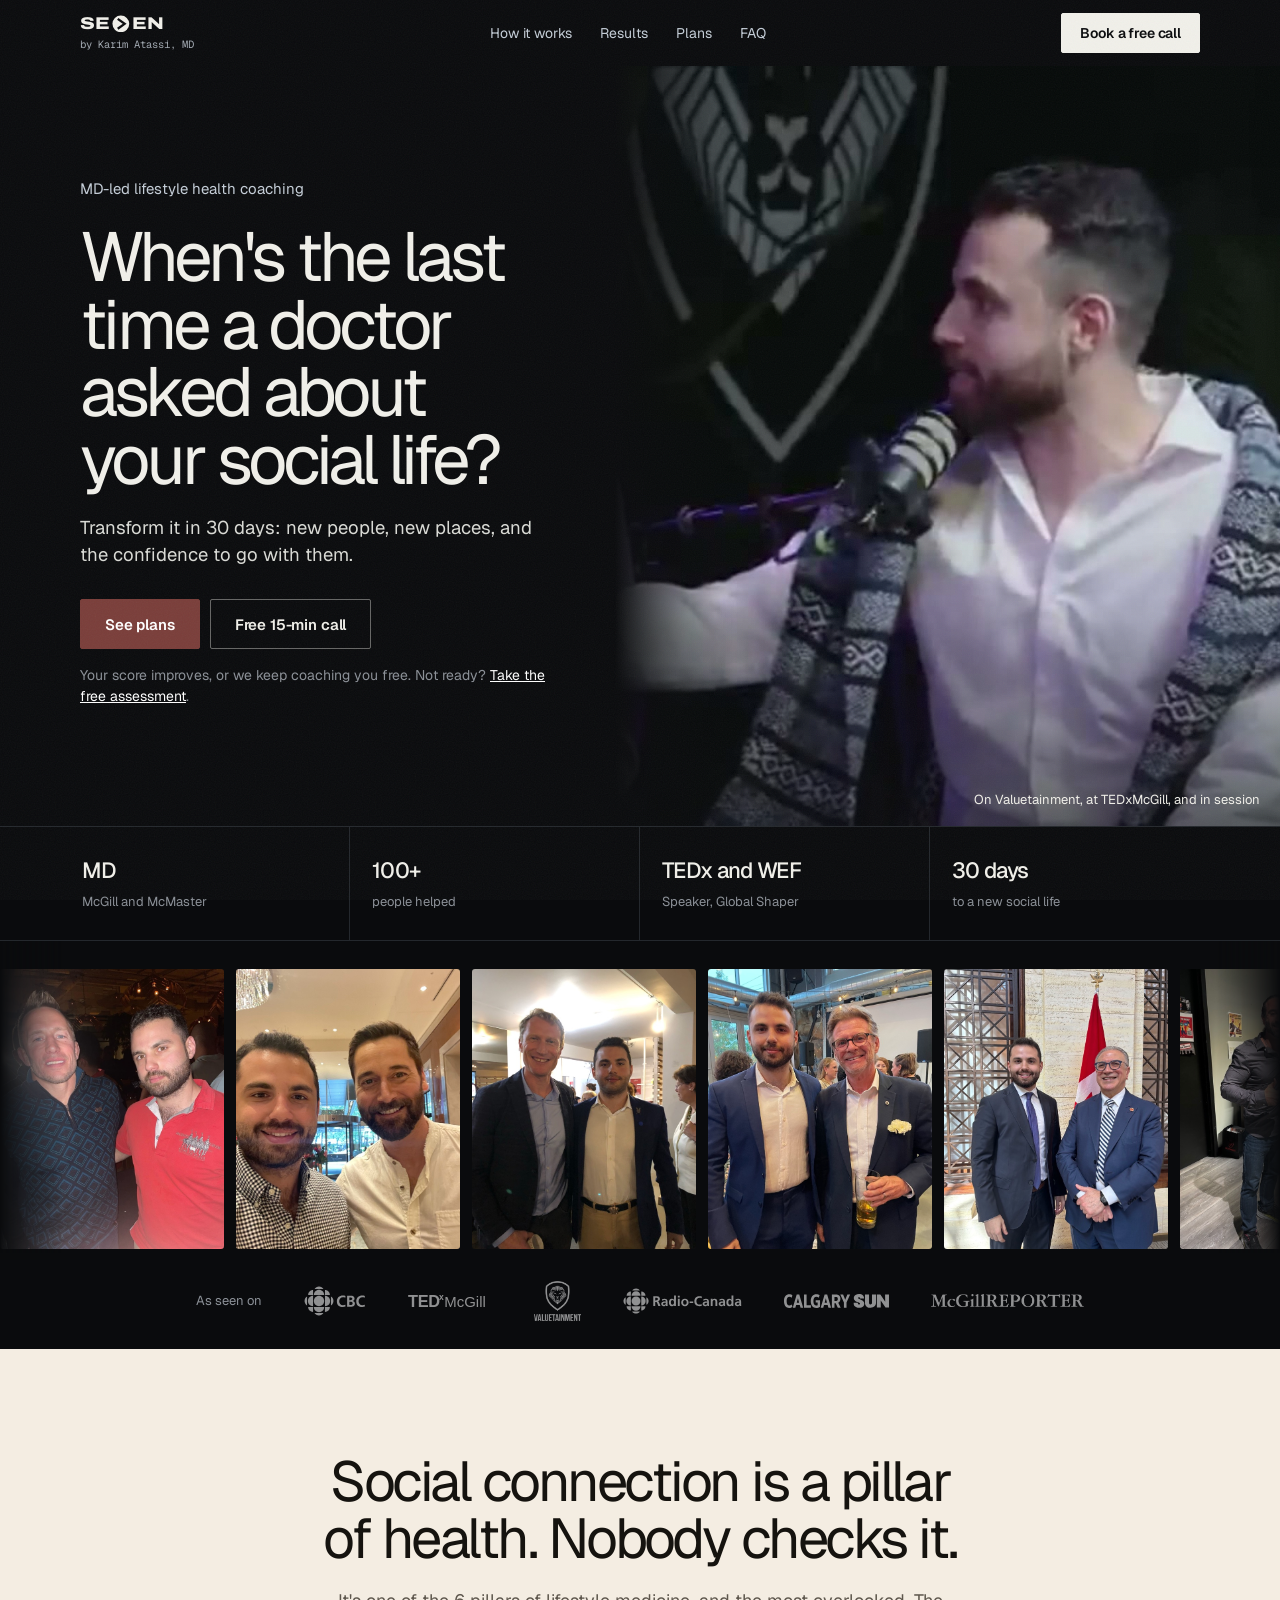
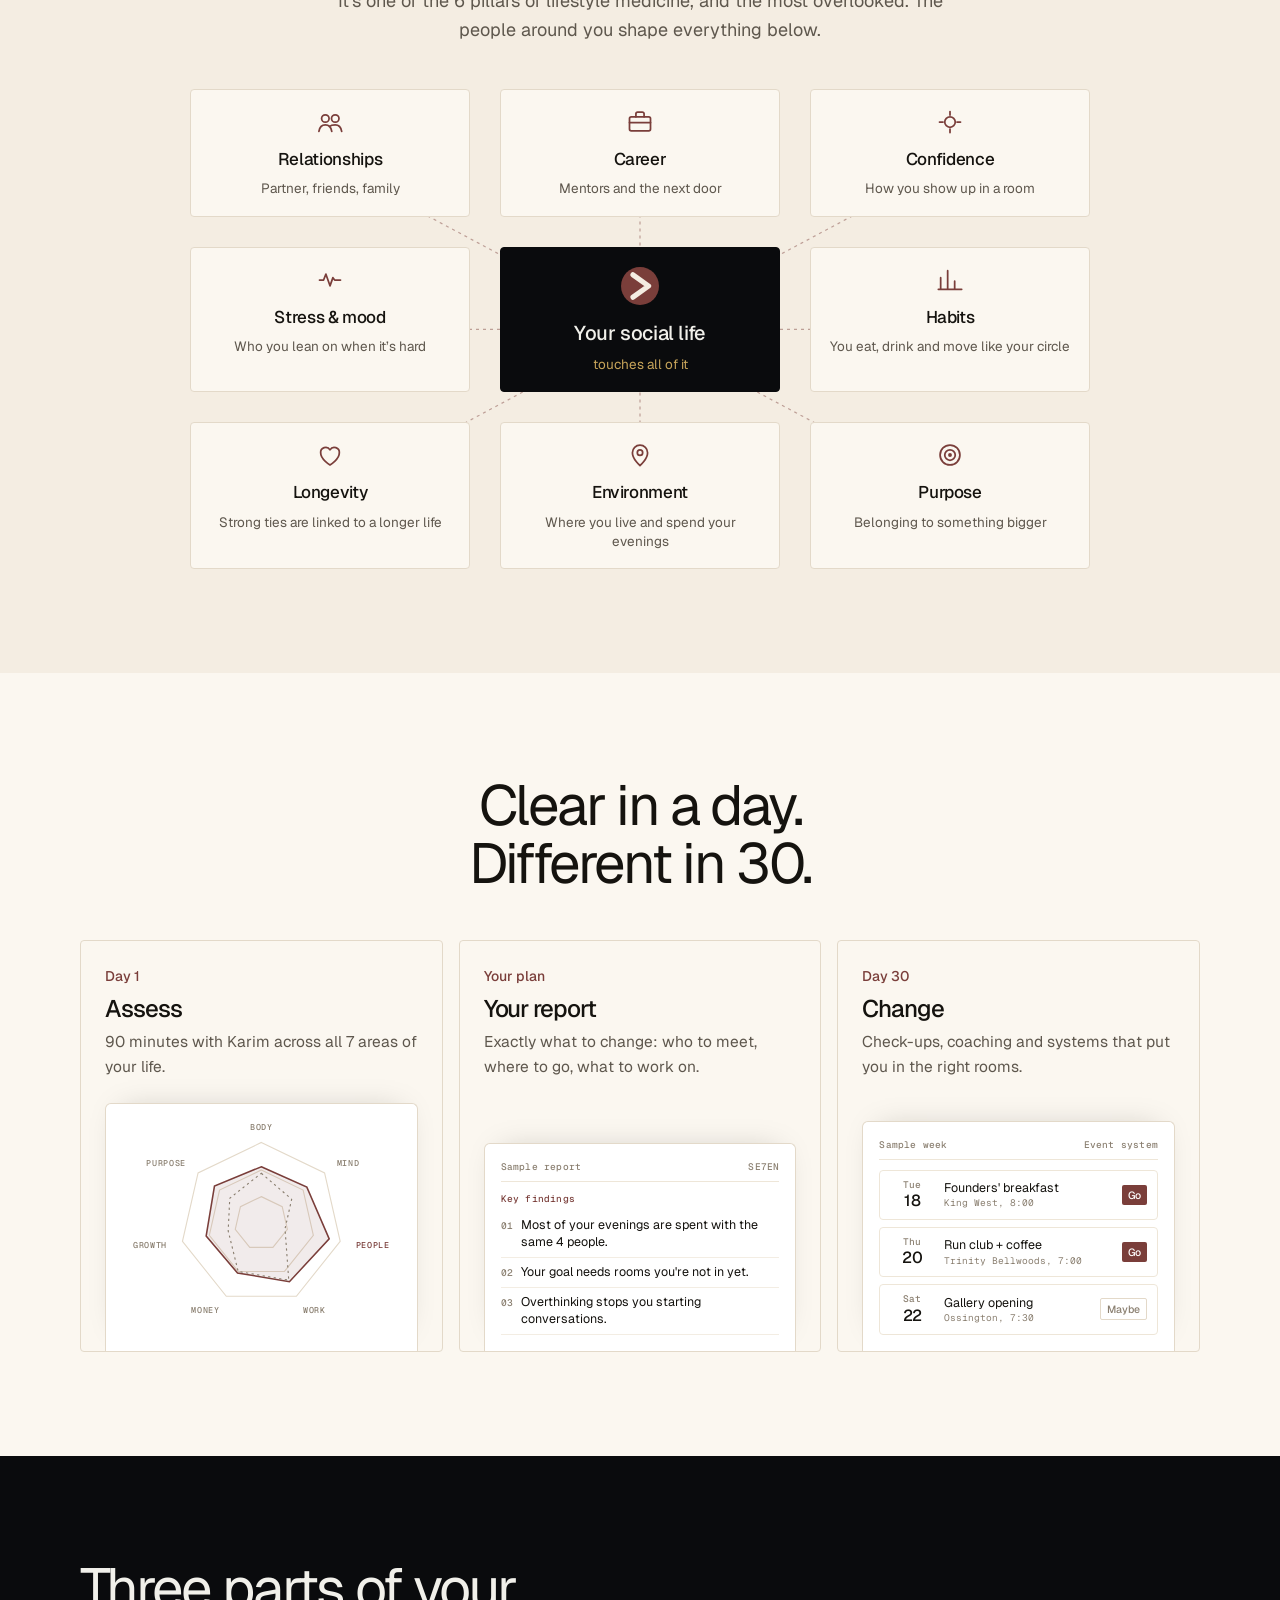
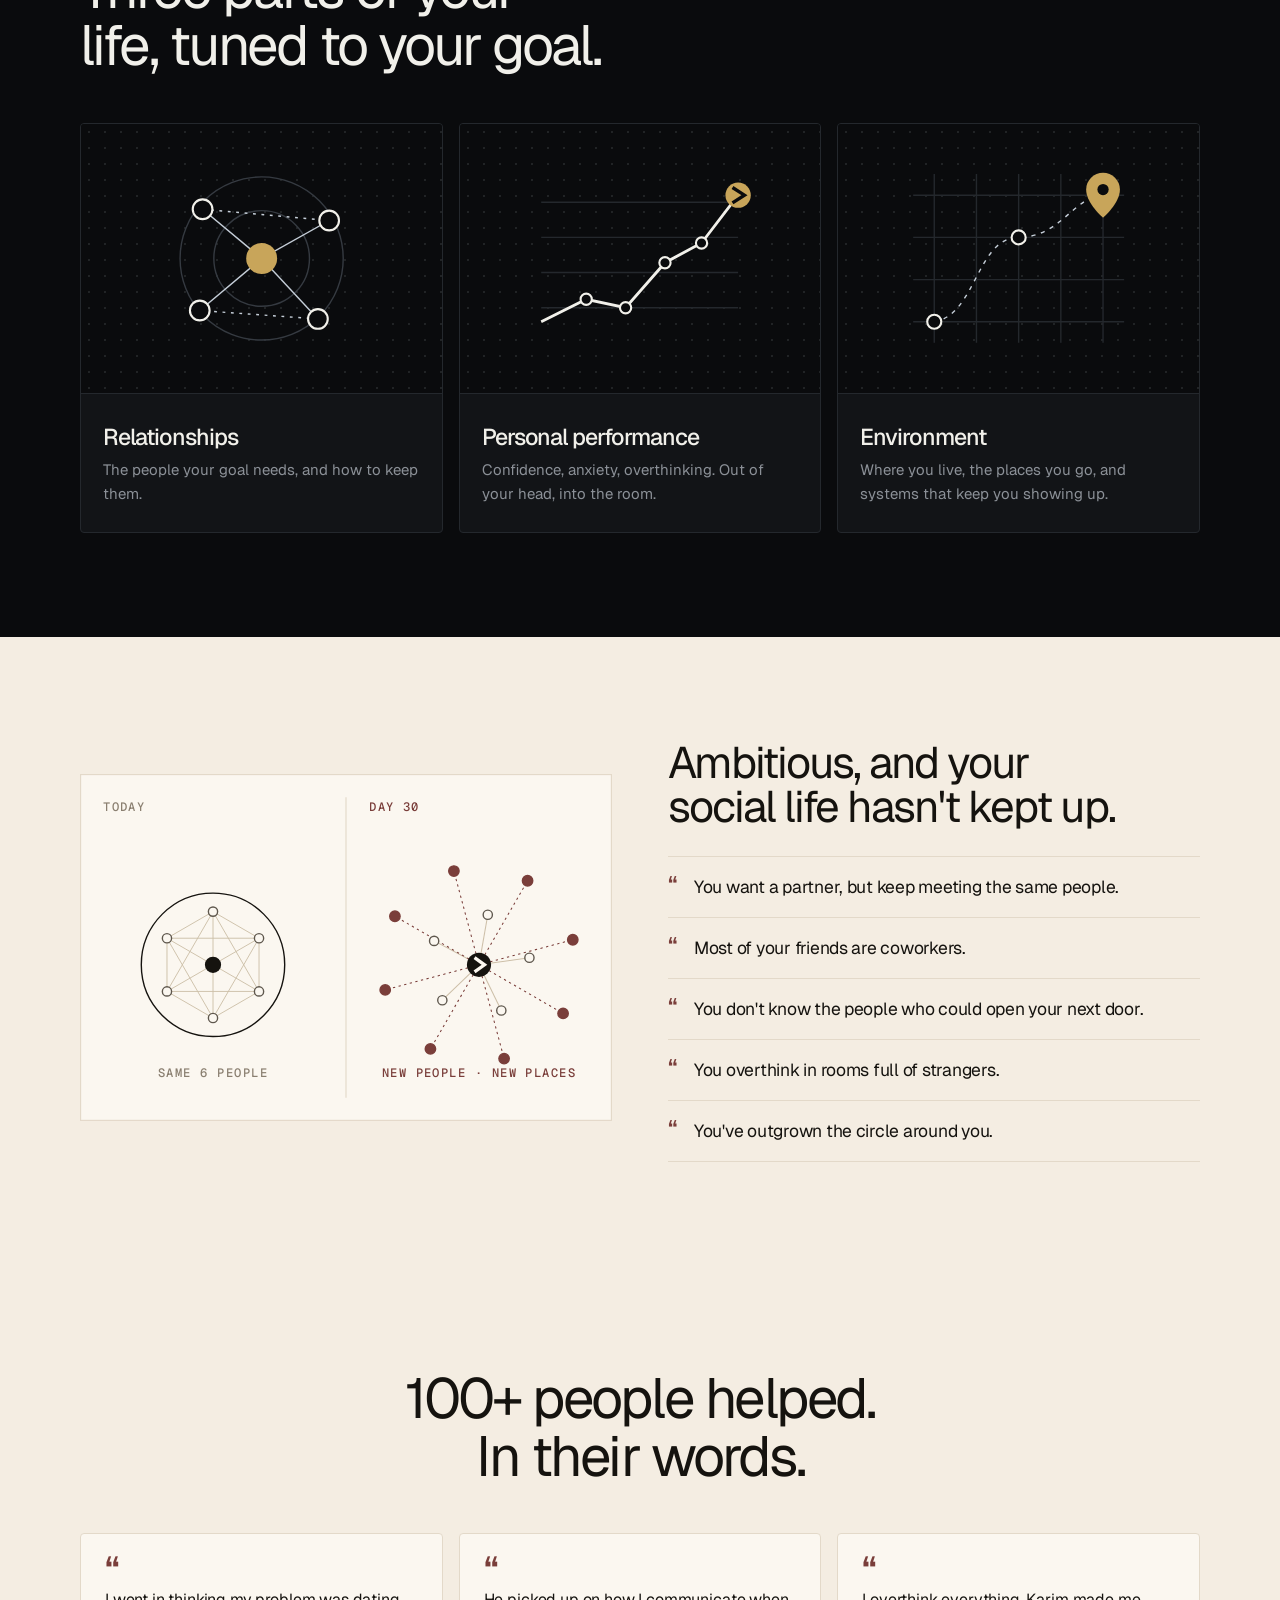
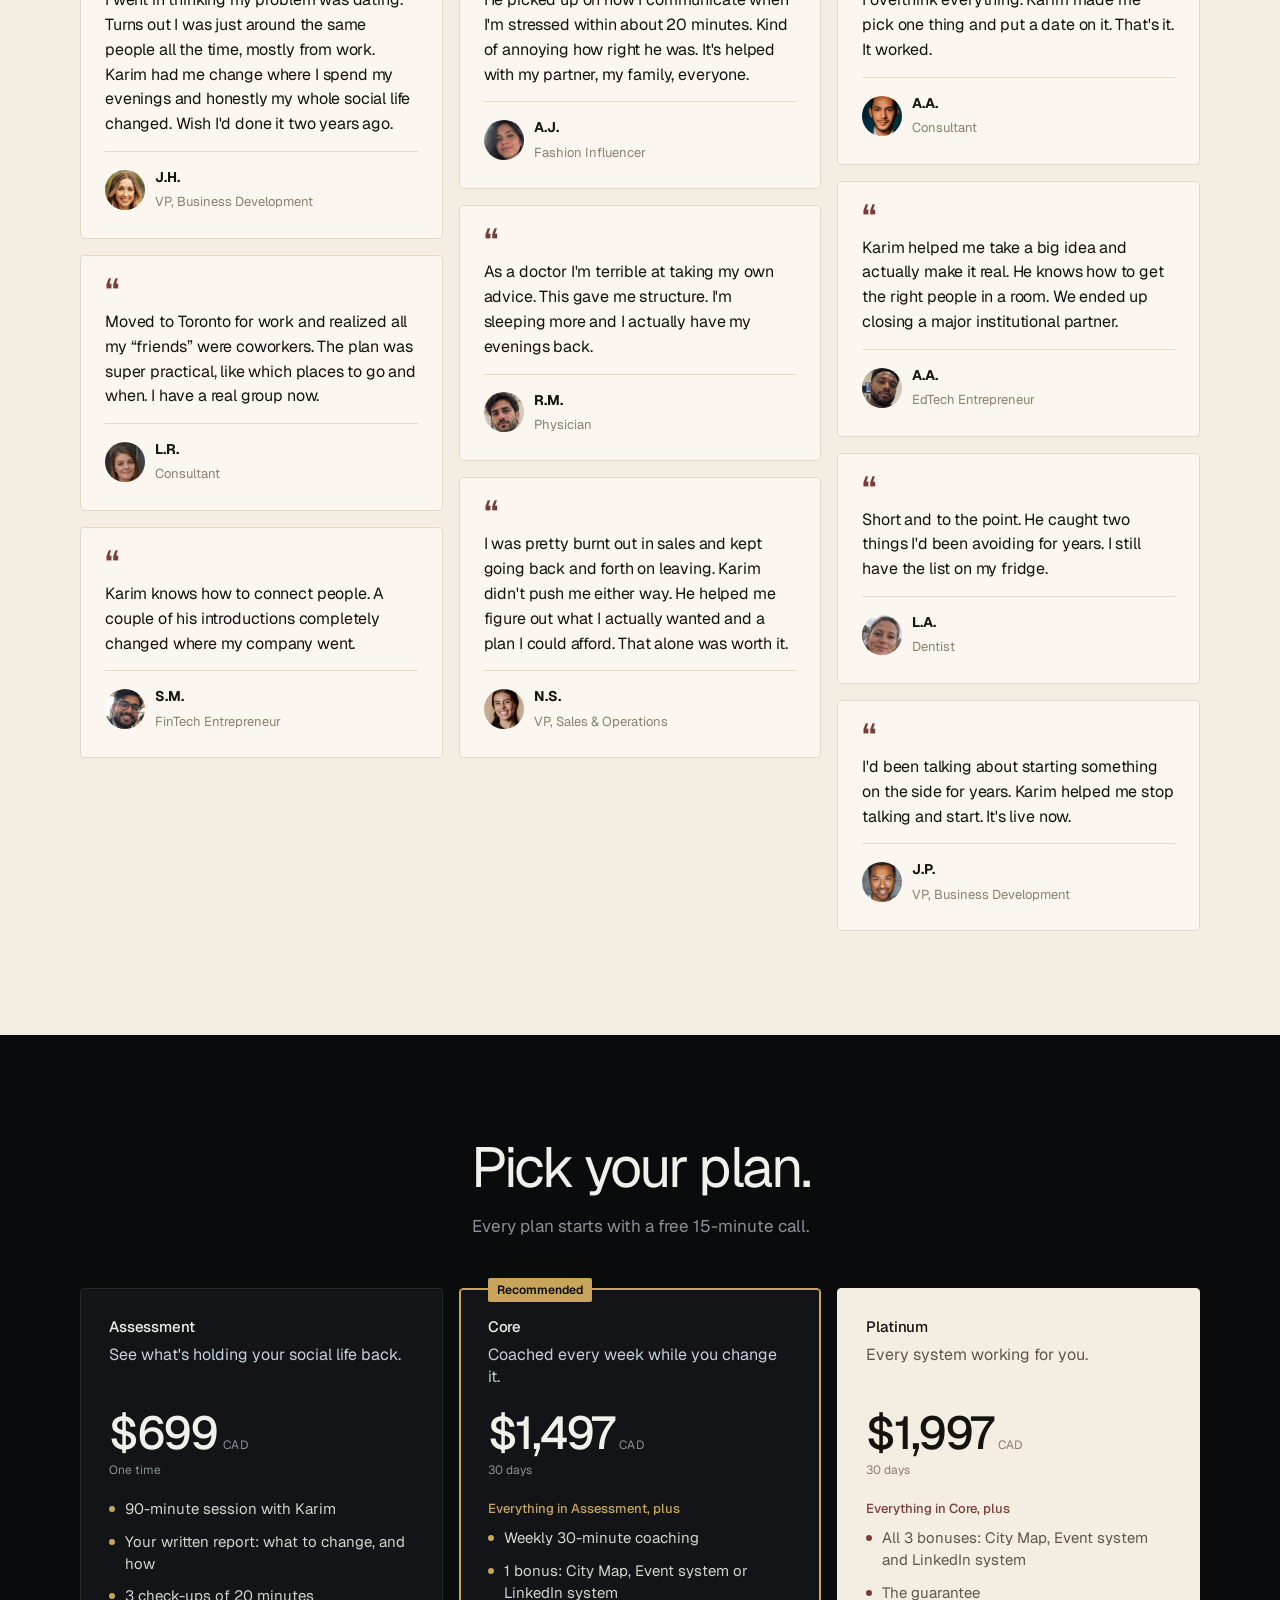
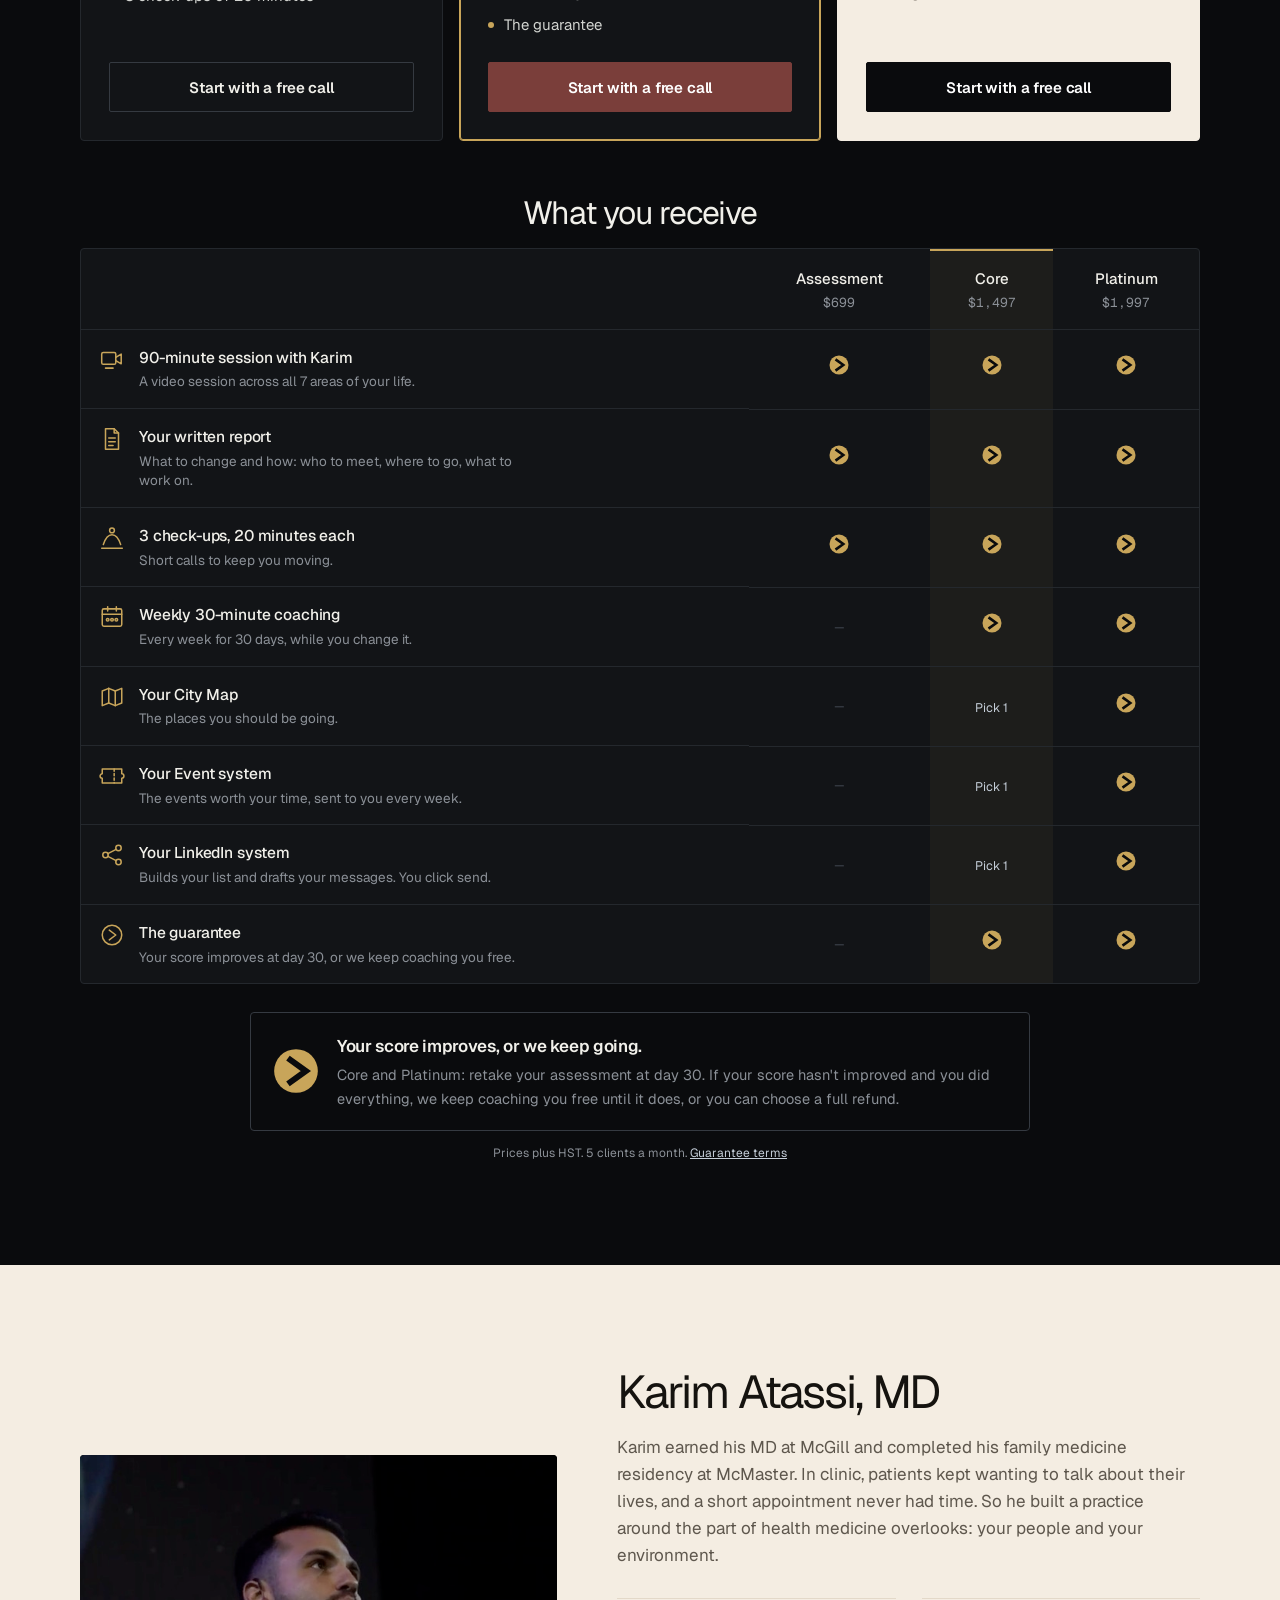
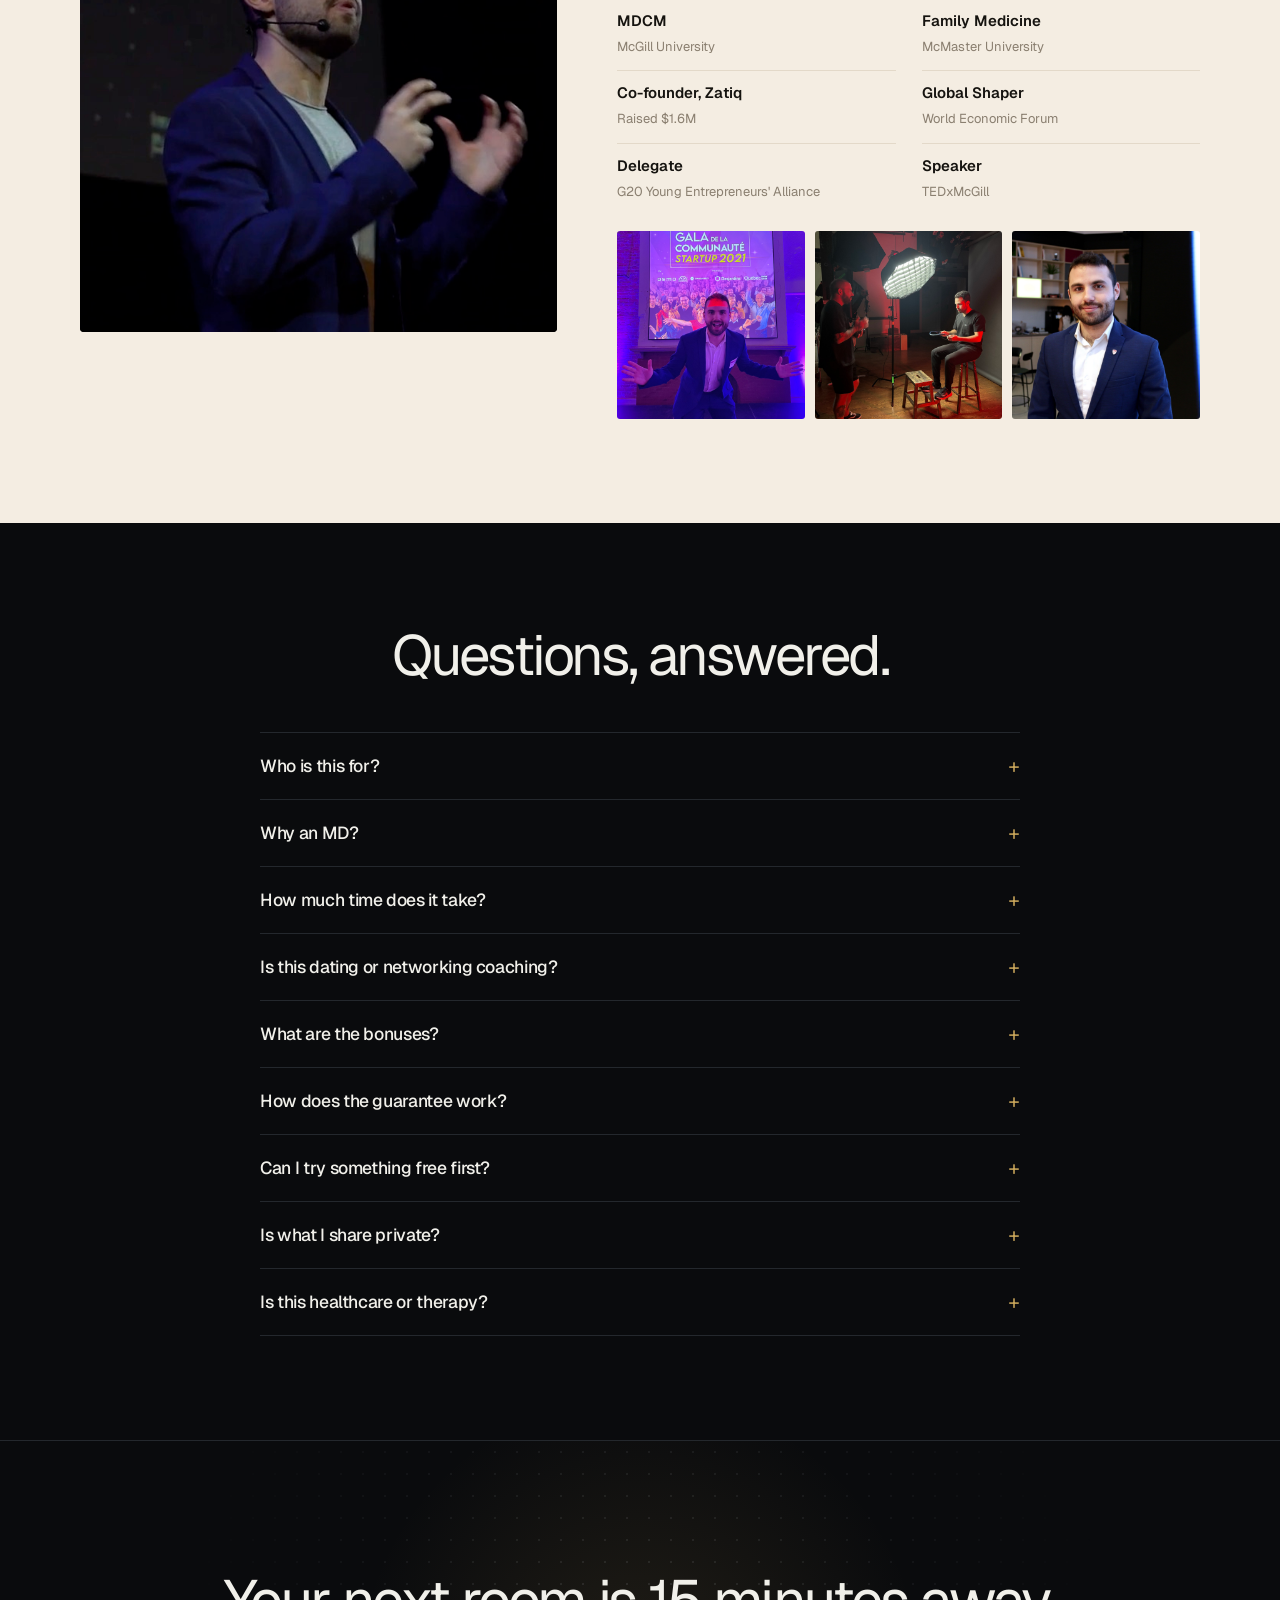
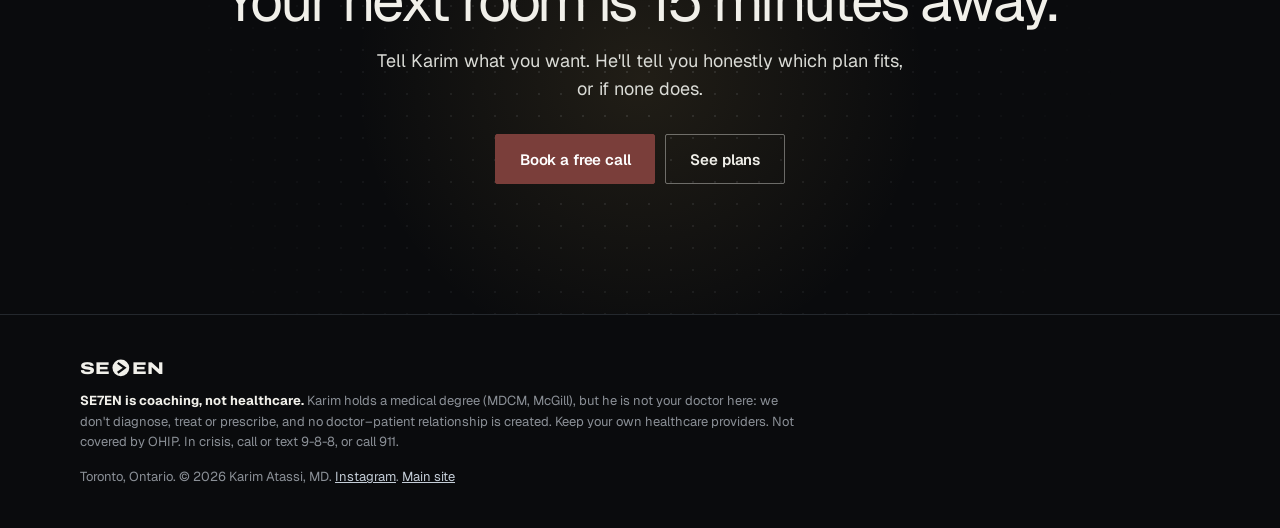
==== commit cec2d252: "Main link now opens the social offer page (old home kept at /sprint/) Co-Authored-By: Claude Opus 5." ====
--- a/index.html
+++ b/index.html
@@ -1,346 +1,6 @@
-<!doctype html>
-<html lang="en-CA">
-<head>
-  <meta charset="utf-8">
-  <meta name="viewport" content="width=device-width, initial-scale=1, viewport-fit=cover">
-  <title>The 30-Day Unstuck Sprint · Karim Atassi, MD</title>
-  <meta name="description" content="Hit the goal you've been putting off, in 30 days, without relying on willpower. A 90-minute Whole-Life Diagnosis with Karim Atassi, MD, your Environment Blueprint in 48 hours, 3 weekly Sprint Calls and specialists booked for you. $997 CAD. Coaching, not healthcare.">
-  <meta name="theme-color" content="#0A0B0D">
-  <meta property="og:title" content="The 30-Day Unstuck Sprint, with Karim Atassi, MD">
-  <meta property="og:description" content="Hit the goal you've been putting off, in 30 days, without relying on willpower. $997 CAD.">
-  <meta property="og:image" content="assets/karim-tedx.jpg">
-  <link rel="icon" href="assets/mark.svg" type="image/svg+xml">
-  <link rel="preconnect" href="https://fonts.googleapis.com">
-  <link rel="preconnect" href="https://fonts.gstatic.com" crossorigin>
-  <link href="https://fonts.googleapis.com/css2?family=Archivo:wdth,wght@125,800&family=Geist:wght@300;400;500;600;700&family=Geist+Mono:wght@400;500;700&display=swap" rel="stylesheet">
-  <link rel="stylesheet" href="styles.css?v=355">
-  <script src="config.js?v=350"></script>
-  <script src="app.js?v=366" defer></script>
-  <script src="booking.js?v=332" defer></script>
-</head>
-<body class="slim">
-  <a class="skip" href="#main">Skip to content</a>
-  <noscript><div class="preview-bar">The 30-Day Unstuck Sprint, $997 CAD + HST: a 90-minute Whole-Life Diagnosis with Karim Atassi, MD, your Environment Blueprint within 48 hours, 3 weekly Sprint Calls, Hard-Conversation Scripts and specialists booked for you. Turn on JavaScript to book.</div></noscript>
-  <div class="preview-bar" id="previewBar" hidden><span class="mono">PREVIEW</span> Payment isn't connected yet.</div>
-
-  <header class="nav" id="nav">
-    <div class="wrap nav-inner">
-      <div class="brand">
-        <a href="#top" class="brand-mark" aria-label="SEVEN home"><span class="wordmark" data-wordmark role="img" aria-label="SEVEN"></span></a>
-        <a href="karim.html" class="byline byline-link">by <span data-founder>Karim Atassi, MD</span></a>
-      </div>
-      <nav class="nav-links" aria-label="Primary">
-        <a href="#how">How it works</a><a href="#offer">What you get</a><a href="quiz/">Free assessment</a><a href="karim.html">His story</a><a href="#faq">FAQ</a>
-      </nav>
-      <a class="btn btn-sm" href="#offer">See the offer</a>
-    </div>
-  </header>
-
-  <main id="main">
-    <!-- 1. HERO -->
-    <section class="mhero vhero" id="top">
-      <video class="vh-bg" id="heroVid" autoplay muted playsinline preload="auto" poster="assets/hero-right-poster.jpg" aria-hidden="true"><source src="assets/hero-right.mp4" type="video/mp4"></video>
-      <video class="vh-bg vh-hold" id="heroHold" muted loop playsinline preload="none" aria-hidden="true"><source src="assets/hero-hold.mp4" type="video/mp4"></video>
-      <div class="vh-shade" aria-hidden="true"></div>
-      <button type="button" class="vh-pause" id="heroPause" aria-pressed="false" aria-label="Pause background video" hidden><svg viewBox="0 0 20 20" aria-hidden="true"><path class="i-pause" d="M6 4h3v12H6zM11 4h3v12h-3z"/><path class="i-play" d="M6 4l10 6-10 6z"/></svg></button>
-      <div class="wrap vh-copy">
-        <p class="eyebrow mono" data-hook>MD-led coaching for corporate professionals in their 30s</p>
-        <h1 id="heroH">Hit the goal you've been putting off, in 30 days. <span class="soft">Without relying on willpower.</span></h1>
-        <p class="lede" id="heroSub">Start the business. Get the promotion. Get back in shape. Find the relationship. Karim Atassi, MD looks at your whole life, all 7 areas at once, and helps you build the environment around your goal, so the goal follows.</p>
-        <div class="cta-row">
-          <a class="btn btn-primary" id="heroBook" href="#offer">See the offer</a>
-          <button type="button" class="btn btn-ghost" id="heroCall" data-open="infocall" data-loc="hero_btn">Free 15-min call</button>
-        </div>
-        <p class="hero-g"><a href="#faq-guarantee" class="g-link">A plan you believe in, or your money back*</a> · <a href="quiz/" class="g-link">Not ready? Take the free Life Assessment</a></p>
-        <div class="hero-more">
-          <ol class="hero-steps"><li><b class="mono">1</b><span>A 90-minute Whole-Life Diagnosis finds the real reason you're stuck</span></li><li><b class="mono">2</b><span>Your Environment Blueprint, in 48 hours, rebuilds the life around your goal</span></li><li><b class="mono">3</b><span>3 weekly Sprint Calls and the right specialists get you to your day-30 target</span></li></ol>
-        </div>
-      </div>
-      <!-- AS SEEN ON: real outlet logos, sized to equal visual weight -->
-      <div class="press press-hero" role="region" aria-label="As seen on">
-        <p class="press-k mono">As seen on</p>
-        <ul class="press-row">
-          <li><img src="assets/press/tedx-mcgill.svg" alt="TEDxMcGill" style="--h:25px"></li>
-          <li><img src="assets/press/radio-canada.svg" alt="Radio-Canada" style="--h:34px"></li>
-          <li><img src="assets/press/calgary-sun.svg" alt="Calgary Sun" style="--h:16px"></li>
-          <li class="press-mid"><img src="assets/press/cbc.svg" alt="CBC" style="--h:40px"></li>
-          <li><img src="assets/press/valuetainment.png" alt="Valuetainment" style="--h:48px"></li>
-          <li><img src="assets/press/mcgill-reporter.png" alt="McGill Reporter" style="--h:15px"></li>
-        </ul>
-      </div>
-    </section>
-
-
-
-
-
-    <!-- DAY 1 TO DAY 90 -->
-    <section class="section light" id="outcome">
-      <div class="wrap">
-        <p class="eyebrow mono center-eb">Who it's for</p>
-        <h2 class="center-h">Pick your goal. We change your life to hit it.</h2>
-        <p class="center-lede pw-sub">You already know what to do. What's stopping you is the life around the goal: your evenings, your circle, the rooms you walk into. Sometimes you don't need to change yourself. You need to change the rooms. Pick your goal and see what your Sprint could change.</p>
-        <div class="pw" data-pw>
-          <div class="pw-tabs" role="tablist" aria-label="Choose your goal"><button type="button" role="tab" id="pw-t1" aria-controls="pw-p1" aria-selected="true"><span class="pw-img"><span class="pw-glow" aria-hidden="true"></span><svg class="pw-art" viewBox="0 0 240 150" aria-hidden="true"><path d="M20 128h200" class="pa-l"/><path d="M40 92h40l10-22 14 44 14-60 14 50 8-12h60" class="pa-a"/><circle cx="196" cy="44" r="12" class="pa-l"/><path d="M196 24v-8M196 72v-8M176 44h-8M224 44h-8" class="pa-l pa-s"/></svg></span><span class="pw-tt"><span class="mono">01</span>Start the business on the side</span></button><button type="button" role="tab" id="pw-t2" aria-controls="pw-p2" aria-selected="false" tabindex="-1"><span class="pw-img"><span class="pw-glow" aria-hidden="true"></span><svg class="pw-art" viewBox="0 0 240 150" aria-hidden="true"><path d="M20 128h200" class="pa-l"/><rect x="50" y="88" width="140" height="30" rx="6" class="pa-l"/><path d="M50 88v-18a10 10 0 0 1 10-10h34v28" class="pa-l pa-s"/><path d="M182 34a18 18 0 1 0 14 30 15 15 0 0 1-14-30z" class="pa-a"/></svg></span><span class="pw-tt"><span class="mono">02</span>Beat burnout and sleep again</span></button><button type="button" role="tab" id="pw-t3" aria-controls="pw-p3" aria-selected="false" tabindex="-1"><span class="pw-img"><span class="pw-glow" aria-hidden="true"></span><svg class="pw-art" viewBox="0 0 240 150" aria-hidden="true"><path d="M20 128h200" class="pa-l"/><path d="M60 110c0-30 20-50 60-50s60 20 60 50" class="pa-l"/><path d="M120 110l-26-34" class="pa-a"/><circle cx="120" cy="110" r="5" class="pa-a"/><path d="M68 110h12M160 110h12M120 68v10" class="pa-l pa-s"/></svg></span><span class="pw-tt"><span class="mono">03</span>Get the promotion</span></button><button type="button" role="tab" id="pw-t4" aria-controls="pw-p4" aria-selected="false" tabindex="-1"><span class="pw-img"><span class="pw-glow" aria-hidden="true"></span><svg class="pw-art" viewBox="0 0 240 150" aria-hidden="true"><path d="M20 128h200" class="pa-l"/><rect x="70" y="56" width="100" height="62" rx="10" class="pa-l"/><path d="M98 80a22 22 0 0 1 44 0" class="pa-l pa-s"/><path d="M120 80l12-12" class="pa-a"/><path d="M180 40l14 14 26-30" class="pa-a"/></svg></span><span class="pw-tt"><span class="mono">04</span>Get back in shape</span></button><button type="button" role="tab" id="pw-t5" aria-controls="pw-p5" aria-selected="false" tabindex="-1"><span class="pw-img"><span class="pw-glow" aria-hidden="true"></span><svg class="pw-art" viewBox="0 0 240 150" aria-hidden="true"><path d="M20 128h200" class="pa-l"/><circle cx="64" cy="70" r="11" class="pa-l pa-s"/><circle cx="92" cy="96" r="11" class="pa-l pa-s"/><circle cx="58" cy="104" r="11" class="pa-l pa-s"/><circle cx="176" cy="70" r="14" class="pa-a"/><path d="M152 128c2-26 11-38 24-38s22 12 24 38" class="pa-a"/></svg></span><span class="pw-tt"><span class="mono">05</span>Find the relationship</span></button></div>
-          <div class="pw-panel" role="tabpanel" id="pw-p1" aria-labelledby="pw-t1" tabindex="0"><p class="pw-lead"><q>I've been talking about starting something for three years. Every quarter there's a reason to wait: a launch, a bonus, a busy month.</q></p><div class="pw-grid"><div class="pw-assess pw-health"><p class="pw-k mono">What it's costing you</p><ul class="pw-dims"><li><b>Your goal</b>Another year of “next quarter”, while the idea gets older.</li><li><b>Health</b>Carrying a decision you keep postponing is its own kind of stress.</li></ul></div><div class="pw-assess"><p class="pw-k mono">We assess</p><ul class="pw-dims"><li><b>Financial</b>Your runway, your spending and what you actually need to start</li><li><b>Vocational</b>Your hours, your energy after work and what you could hand off</li><li><b>Social</b>Who pushes you forward, and who keeps you comfortable</li></ul></div><div class="pw-ex"><p class="pw-k mono">What your Sprint could include</p><ol class="pw-cards"><li><span class="pc-n mono">01</span><b>Your runway number</b><span>How much you need saved, and the date you'll have it.</span></li><li><span class="pc-n mono">02</span><b>Your build hours</b><span>Two protected blocks a week, at the hours you're sharpest.</span></li><li><span class="pc-n mono">03</span><b>Your first test</b><span>A paying customer or a live page by day 30, not a business plan.</span></li><li><span class="pc-n mono">04</span><b>Your specialists</b><span>An accountant or a lawyer, if your plan shows you need one.</span></li></ol></div></div><div class="pw-foot"><a class="btn btn-primary" href="#offer">See the offer</a><p class="pw-honest">This is coaching, not financial or legal advice. When you need that, you'll be referred to a professional.</p></div></div><div class="pw-panel" role="tabpanel" id="pw-p2" aria-labelledby="pw-t2" tabindex="0"><p class="pw-lead"><q>I'm good at my job, but I'm running on fumes. I fall asleep exhausted, then wake at 3 a.m. with my inbox in my head.</q></p><div class="pw-grid"><div class="pw-assess pw-health"><p class="pw-k mono">What it's costing you</p><ul class="pw-dims"><li><b>Your goal</b>Burnout drains your drive, your creativity and your patience.</li><li><b>Health</b>Months of stress and short sleep can turn into anxiety, low mood and weight gain.</li></ul></div><div class="pw-assess"><p class="pw-k mono">We assess</p><ul class="pw-dims"><li><b>Vocational</b>Hours, role fit and what you could hand off</li><li><b>Mental</b>Stress, mood and how you recover</li><li><b>Physical</b>Your evenings, caffeine and sleep window</li></ul></div><div class="pw-ex"><p class="pw-k mono">What your Sprint could include</p><ol class="pw-cards"><li><span class="pc-n mono">01</span><b>Your load audit</b><span>What to drop, delegate or renegotiate this month.</span></li><li><span class="pc-n mono">02</span><b>Your last hour</b><span>A hard stop on email and a wind-down you'll actually do.</span></li><li><span class="pc-n mono">03</span><b>Protected time</b><span>Two evenings a week that work can't touch.</span></li><li><span class="pc-n mono">04</span><b>Your specialists</b><span>A therapist or sleep specialist, if your plan shows you need one.</span></li></ol></div></div><div class="pw-foot"><a class="btn btn-primary" href="#offer">See the offer</a><p class="pw-honest">This is coaching, not medical care. If you feel hopeless or can't function, see your own doctor. In crisis, call or text 9-8-8.</p></div></div><div class="pw-panel" role="tabpanel" id="pw-p3" aria-labelledby="pw-t3" tabindex="0"><p class="pw-lead"><q>I already do the work of the role above me. Somehow it's always someone else who gets it.</q></p><div class="pw-grid"><div class="pw-assess pw-health"><p class="pw-k mono">What it's costing you</p><ul class="pw-dims"><li><b>Your goal</b>Every review cycle you wait is a year of pay and title you don't get back.</li><li><b>Health</b>Proving yourself with longer hours wears down your sleep and your patience.</li></ul></div><div class="pw-assess"><p class="pw-k mono">We assess</p><ul class="pw-dims"><li><b>Vocational</b>What your role rewards, and where your hours really go</li><li><b>Social</b>Who knows your work, and who decides</li><li><b>Mental</b>How you handle pressure and push back</li></ul></div><div class="pw-ex"><p class="pw-k mono">What your Sprint could include</p><ol class="pw-cards"><li><span class="pc-n mono">01</span><b>Your visibility plan</b><span>The 3 people who need to see your work, and when.</span></li><li><span class="pc-n mono">02</span><b>Your promotion conversation</b><span>The exact words for the talk with your manager, written together.</span></li><li><span class="pc-n mono">03</span><b>Your hours, rebuilt</b><span>Your best hours on work that gets noticed, not busywork.</span></li><li><span class="pc-n mono">04</span><b>Your specialists</b><span>An executive coach, if your plan shows you need one.</span></li></ol></div></div><div class="pw-foot"><a class="btn btn-primary" href="#offer">See the offer</a><p class="pw-honest">No promotion is guaranteed. Your plan changes what's in your control.</p></div></div><div class="pw-panel" role="tabpanel" id="pw-p4" aria-labelledby="pw-t4" tabindex="0"><p class="pw-lead"><q>I've done every diet and every gym plan. Then a launch, a trip or a client dinner puts it all back.</q></p><div class="pw-grid"><div class="pw-assess pw-health"><p class="pw-k mono">What it's costing you</p><ul class="pw-dims"><li><b>Your goal</b>Low energy follows you into every meeting and every evening.</li><li><b>Health</b>Extra weight raises your risk of diabetes, heart disease and sleep apnea.</li></ul></div><div class="pw-assess"><p class="pw-k mono">We assess</p><ul class="pw-dims"><li><b>Physical</b>What, when and where you really eat, and how you move</li><li><b>Social</b>The dinners, drinks and people who shape your plate</li><li><b>Vocational</b>Travel and long days that break the plan</li></ul></div><div class="pw-ex"><p class="pw-k mono">What your Sprint could include</p><ol class="pw-cards"><li><span class="pc-n mono">01</span><b>Your eating environment</b><span>Your kitchen, office and travel set up so the easy choice is the right one.</span></li><li><span class="pc-n mono">02</span><b>Client-dinner playbook</b><span>What to order and drink when work happens around food.</span></li><li><span class="pc-n mono">03</span><b>Your training plan</b><span>Sessions that fit your calendar, not an athlete's.</span></li><li><span class="pc-n mono">04</span><b>Your specialists</b><span>A dietitian and a trainer matched to your goal.</span></li></ol></div></div><div class="pw-foot"><a class="btn btn-primary" href="#offer">See the offer</a><p class="pw-honest">No weight loss is guaranteed. Your plan changes the environment that keeps putting it back.</p></div></div><div class="pw-panel" role="tabpanel" id="pw-p5" aria-labelledby="pw-t5" tabindex="0"><p class="pw-lead"><q>I want a partner. But between work and the same three friends, I never meet anyone new.</q></p><div class="pw-grid"><div class="pw-assess pw-health"><p class="pw-k mono">What it's costing you</p><ul class="pw-dims"><li><b>Your goal</b>Every month you wait, you're in the same rooms with the same people.</li><li><b>Health</b>Loneliness is linked to a higher risk of heart disease, stroke and depression.</li></ul></div><div class="pw-assess"><p class="pw-k mono">We assess</p><ul class="pw-dims"><li><b>Social</b>Where you spend your evenings, and with whom</li><li><b>Vocational</b>Hours that leave no room to meet anyone</li><li><b>Mental</b>What you tell yourself after a bad date</li></ul></div><div class="pw-ex"><p class="pw-k mono">What your Sprint could include</p><ol class="pw-cards"><li><span class="pc-n mono">01</span><b>Your new rooms</b><span>The places and events where the people you want to meet actually are.</span></li><li><span class="pc-n mono">02</span><b>Your evenings, freed</b><span>Two nights a week protected for people, not work.</span></li><li><span class="pc-n mono">03</span><b>Your hard conversations</b><span>Scripts for the talks you've been avoiding, written together.</span></li><li><span class="pc-n mono">04</span><b>Your specialists</b><span>A therapist or relationship coach, if your plan shows you need one.</span></li></ol></div></div><div class="pw-foot"><a class="btn btn-primary" href="#offer">See the offer</a><p class="pw-honest">No relationship is guaranteed. Your plan puts you in the right rooms.</p></div></div></div>
-        </div>
-
-
-      </div>
-    </section>
-
-    <!-- 3. WHAT WE DO -->
-    <section class="section dark wwd-dark" id="how">
-          <div class="wrap">
-          <p class="eyebrow mono center-eb">What we do</p>
-          <h2 class="center-h">How it works: 3 steps.</h2>
-          <ol class="rflow rflow-3"><li class="rfl"><p class="rfl-when mono"><span class="rfl-dot">1</span>Step 1</p><article class="bx"><div class="bx-viz sv-wrap"><div class="sv" aria-hidden="true">
-              <div class="sv-hd"><span>Life Map</span><span>Day 1</span></div>
-              <ul class="sv-bars" id="svBars"><li><span>Physical</span><i style="--v:60%"></i><b>6</b></li><li><span>Mental</span><i style="--v:70%"></i><b>7</b></li><li class="flag"><span>Social</span><i style="--v:30%"></i><b>3</b></li><li class="flag2"><span>Vocational</span><i style="--v:40%"></i><b>4</b></li><li><span>Financial</span><i style="--v:70%"></i><b>7</b></li><li><span>Intellectual</span><i style="--v:80%"></i><b>8</b></li><li><span>Spiritual</span><i style="--v:60%"></i><b>6</b></li></ul>
-              <p class="sv-foot"><b id="svFlag">Social</b> is holding back your goal</p>
-            </div></div><div class="bx-b"><h4>Find the real reason you're stuck</h4><p>A 90-minute Whole-Life Diagnosis with Karim Atassi, MD across all 7 areas of your life. It's usually somewhere you'd never look. You leave with 3 changes to make that same night.</p></div></article></li>
-            <li class="rfl"><p class="rfl-when mono"><span class="rfl-dot">2</span>Step 2</p><article class="bx"><div class="bx-viz sv-wrap"><div class="sv" aria-hidden="true">
-              <div class="sv-hd"><span>Environment Blueprint</span><span>48 hours</span></div>
-              <div class="sv-weeks"><i class="on"></i><i></i><i></i><i></i><i></i><i></i><i></i><i></i><i></i><i></i><i></i><i></i></div>
-              <ul class="sv-tasks" id="svTasks"><li class="ok">Build hours: Tue + Thu, 7–9 am</li><li class="ok">New room: Thursday run club</li><li>Day-30 target: first paying client</li></ul>
-              <p class="sv-foot">Built around your calendar</p>
-            </div></div><div class="bx-b"><h4>Get your Environment Blueprint in 48 hours</h4><p>A plan that rebuilds the life around your goal, not a to-do list: the people, places and habits working against you, and one measurable target for day 30. <a href="sample.html#plan">See a sample →</a></p></div></article></li>
-            <li class="rfl rfl-up rfl-gold"><p class="rfl-when mono"><span class="rfl-dot">3</span>Step 3</p><article class="bx"><div class="bx-viz sv-wrap"><div class="sv sv-dark" aria-hidden="true">
-              <div class="sv-hd"><span>Your Sprint</span><span>30 days</span></div>
-              <div class="sv-tier gold"><b>WEEKLY CALLS</b><p>3 × 30 min with Karim</p></div>
-              <div class="sv-tier gold"><b>SPECIALISTS</b><p>Booked for you, when you need one</p></div>
-            </div></div><div class="bx-b"><h4>Sprint for 30 days</h4><p>3 weekly calls to review, remove blockers and adjust. Not just advice: Karim helps you choose the right places, circles and introductions, and follow through. When your plan needs a professional, Karim introduces you to a vetted specialist and books your first appointment.</p><p class="rfl-g">A plan you believe in, or your money back.<a href="#faq-guarantee" class="g-link" aria-label="See the guarantee conditions">*</a></p></div></article></li>
-          </ol>
-          <div class="cta-row center"><a class="btn btn-primary" href="#offer">See the offer</a><button type="button" class="btn btn-ghost-dark" data-open="infocall" data-loc="flow">Free 15-min call</button></div>
-        </div>
-    </section>
-
-
-    <!-- 7. TESTIMONIALS -->
-    <section class="section light tst-join" id="testimonials" hidden>
-      <div class="wrap">
-        <p class="eyebrow mono center-eb">In their words</p>
-        <h2 class="center-h tst-h">100+ people helped.</h2>
-        <p class="center-lede tst-sub">Started the business. Changed their evenings. Found their people.</p>
-          <div class="quotes" id="quotes"></div>
-          <p class="t-hint mono" aria-hidden="true">Swipe for more →</p>
-        
-      </div>
-    </section>
-
-    <!-- 2. HOW WE'RE DIFFERENT: traditional care vs SE7EN -->
-    <section class="section dark cmp-dark" id="compare">
-      <div class="wrap">
-        <p class="eyebrow mono center-eb">How we're different</p>
-        <h2 class="center-h" id="compareH">We divide health into disciplines. <span class="soft">You live it as one life. So we look at all 7 together.</span></h2>
-        <div class="cmpv">
-          <button type="button" class="cv-card trad" data-expand="cmpTrad" aria-expanded="false" aria-controls="cmpTrad"><svg viewBox="-14 0 288 196" aria-hidden="true"><circle cx="130" cy="96" r="52" class="cv-ring"/><line x1="130.0" y1="44.0" x2="130" y2="96" class="cv-spoke"/><circle cx="130.0" cy="44.0" r="6" class="cv-dot on"/><text x="130.0" y="29.5" text-anchor="middle" class="cv-lab on">Physical</text><circle cx="170.7" cy="63.6" r="5" class="cv-dot"/><text x="181.6" y="58.3" text-anchor="start" class="cv-lab">Mental</text><circle cx="180.7" cy="107.6" r="5" class="cv-dot"/><text x="194.3" y="114.2" text-anchor="start" class="cv-lab">Social</text><circle cx="152.6" cy="142.9" r="5" class="cv-dot"/><text x="158.6" y="159.0" text-anchor="start" class="cv-lab">Vocational</text><circle cx="107.4" cy="142.9" r="5" class="cv-dot"/><text x="101.4" y="159.0" text-anchor="end" class="cv-lab">Financial</text><circle cx="79.3" cy="107.6" r="5" class="cv-dot"/><text x="65.7" y="114.2" text-anchor="end" class="cv-lab">Intellectual</text><circle cx="89.3" cy="63.6" r="5" class="cv-dot"/><text x="78.4" y="58.3" text-anchor="end" class="cv-lab">Spiritual</text><circle cx="130" cy="96" r="9" class="cv-core"/></svg><span class="cv-cap"><b>Traditional care</b><span>One problem → one provider → one area</span><i class="cv-tap mono">Tap to see why it stalls</i></span></button>
-          <button type="button" class="cv-card us" data-expand="cmpWheel" aria-expanded="false" aria-controls="cmpWheel"><svg viewBox="-14 0 288 196" aria-hidden="true"><circle cx="130" cy="96" r="52" class="cv-ring"/><line x1="130.0" y1="44.0" x2="130" y2="96" class="cv-spoke"/><line x1="170.7" y1="63.6" x2="130" y2="96" class="cv-spoke"/><line x1="180.7" y1="107.6" x2="130" y2="96" class="cv-spoke"/><line x1="152.6" y1="142.9" x2="130" y2="96" class="cv-spoke"/><line x1="107.4" y1="142.9" x2="130" y2="96" class="cv-spoke"/><line x1="79.3" y1="107.6" x2="130" y2="96" class="cv-spoke"/><line x1="89.3" y1="63.6" x2="130" y2="96" class="cv-spoke"/><circle cx="130.0" cy="44.0" r="6" class="cv-dot on"/><text x="130.0" y="29.5" text-anchor="middle" class="cv-lab on">Physical</text><circle cx="170.7" cy="63.6" r="6" class="cv-dot on"/><text x="181.6" y="58.3" text-anchor="start" class="cv-lab on">Mental</text><circle cx="180.7" cy="107.6" r="6" class="cv-dot on"/><text x="194.3" y="114.2" text-anchor="start" class="cv-lab on">Social</text><circle cx="152.6" cy="142.9" r="6" class="cv-dot on"/><text x="158.6" y="159.0" text-anchor="start" class="cv-lab on">Vocational</text><circle cx="107.4" cy="142.9" r="6" class="cv-dot on"/><text x="101.4" y="159.0" text-anchor="end" class="cv-lab on">Financial</text><circle cx="79.3" cy="107.6" r="6" class="cv-dot on"/><text x="65.7" y="114.2" text-anchor="end" class="cv-lab on">Intellectual</text><circle cx="89.3" cy="63.6" r="6" class="cv-dot on"/><text x="78.4" y="58.3" text-anchor="end" class="cv-lab on">Spiritual</text><circle cx="130" cy="96" r="9" class="cv-core on"/></svg><span class="cv-cap"><b><span class="se" role="img" aria-label="SEVEN">SE<svg class="coin" data-coin viewBox="0 0 40 40" aria-hidden="true"></svg>EN</span></b><span>All 7 areas → tuned toward your goal</span><i class="cv-tap mono">Tap to explore the 7 areas</i></span></button>
-        </div>
-        <div id="cmpWheel" class="cmp-expand" hidden>
-          <div class="cmp2">
-          <figure class="fvc-col us cmp-card cmp-center" data-v="us">
-            <h3 class="cmp-title">Every area of your life shapes your goal.</h3>
-            <div class="cmp-map"><svg viewBox="-170 0 860 530" id="wheelSvg" role="img" aria-label="SE7EN: the 7 areas of wellness, each feeding into your goal. Drag to turn, or tap an area."></svg><p class="map-hint mono">Tap a dimension</p><div class="mcap rich pop" id="wheelList" aria-live="polite"></div></div>
-          </figure>
-        </div>
-        </div>
-        <div id="cmpTrad" class="cmp-expand" hidden>
-          <h3 class="cmp-title">Siloed providers. Separate bills. Divided care.</h3>
-          <div class="cmp-map tw-map"><svg viewBox="-170 0 860 530" class="tw-svg" role="img" aria-label="Traditional care: four providers, each looking at one area, with no communication between them"><circle cx="260" cy="260" r="66" class="tw-grid"/><circle cx="260" cy="260" r="132" class="tw-grid"/><circle cx="260" cy="260" r="200" class="tw-grid main"/><circle cx="260" cy="260" r="236" class="tw-grid"/><line x1="260.0" y1="60.0" x2="416.4" y2="135.3" class="tw-break"/><g class="tw-x" transform="translate(338.2 97.7)"><circle r="11"/><path d="M-4.5 -4.5L4.5 4.5M4.5 -4.5L-4.5 4.5"/></g><line x1="416.4" y1="135.3" x2="346.8" y2="440.2" class="tw-break"/><g class="tw-x" transform="translate(381.6 287.7)"><circle r="11"/><path d="M-4.5 -4.5L4.5 4.5M4.5 -4.5L-4.5 4.5"/></g><line x1="346.8" y1="440.2" x2="173.2" y2="440.2" class="tw-break"/><g class="tw-x" transform="translate(260.0 440.2)"><circle r="11"/><path d="M-4.5 -4.5L4.5 4.5M4.5 -4.5L-4.5 4.5"/></g><line x1="173.2" y1="440.2" x2="260.0" y2="60.0" class="tw-break"/><g class="tw-x" transform="translate(216.6 250.1)"><circle r="11"/><path d="M-4.5 -4.5L4.5 4.5M4.5 -4.5L-4.5 4.5"/></g><circle cx="260" cy="260" r="16" class="tw-you"/><text x="260" y="300" class="tw-you-t">YOU</text><circle cx="260.0" cy="60.0" r="13" class="tw-node on"/><text x="260.0" y="16.0" text-anchor="middle" class="tw-lab on">PHYSICAL</text><text x="260.0" y="36.0" text-anchor="middle" class="tw-prov">Longevity MD</text><circle cx="416.4" cy="135.3" r="13" class="tw-node on"/><text x="442.9" y="114.1" text-anchor="start" class="tw-lab on">MENTAL</text><text x="442.9" y="134.1" text-anchor="start" class="tw-prov">Therapist</text><circle cx="455.0" cy="304.5" r="8" class="tw-node"/><text x="488.1" y="317.1" text-anchor="start" class="tw-lab">SOCIAL</text><circle cx="346.8" cy="440.2" r="13" class="tw-node on"/><text x="361.5" y="475.8" text-anchor="start" class="tw-lab on">VOCATIONAL</text><text x="361.5" y="495.8" text-anchor="start" class="tw-prov">Career coach</text><circle cx="173.2" cy="440.2" r="13" class="tw-node on"/><text x="158.5" y="475.8" text-anchor="end" class="tw-lab on">FINANCIAL</text><text x="158.5" y="495.8" text-anchor="end" class="tw-prov">Financial planner</text><circle cx="65.0" cy="304.5" r="8" class="tw-node"/><text x="31.9" y="317.1" text-anchor="end" class="tw-lab">INTELLECTUAL</text><circle cx="103.6" cy="135.3" r="8" class="tw-node"/><text x="77.1" y="119.1" text-anchor="end" class="tw-lab">SPIRITUAL</text></svg></div>
-          <p class="tw-hint mono">Tap an area</p><div class="tw-cap" id="twCap" aria-live="polite"></div>
-          <div class="cta-row center"><button type="button" class="btn btn-primary" data-expand="cmpWheel">See how <span class="se" role="img" aria-label="SEVEN">SE<svg class="coin" data-coin viewBox="0 0 40 40" aria-hidden="true"></svg>EN</span> connects them</button></div>
-        </div>
-      
-        
-      </div>
-    </section>
-
-
-    <!-- 3. HOW YOUR 7 AREAS SHAPE YOUR GOAL -->
-
-    <!-- 5. THE OFFER: value stack -->
-    <section class="section of2" id="offer">
-      <div class="wrap">
-        <p class="eyebrow mono center-eb">What you get</p>
-        <h2 class="center-h">Everything in your 30-Day Sprint.</h2>
-        <div class="of-grid">
-          <ol class="of-tiles"><li class="of-tile"><div class="of-viz" aria-hidden="true"><div class="sv"><div class="sv-hd"><span>Assessment</span><span class="sv-live">Live · 90 min</span></div>
-<div class="vc-duo"><div class="vc-tile"><span class="vc-av">KA</span><b>Karim Atassi, MD</b></div><div class="vc-tile you"><span class="vc-av">You</span><b>You</b></div></div>
-<p class="sv-foot">Now assessing: <b>Social</b> · 3 of 7 areas</p></div></div><span class="of-ic" aria-hidden="true"><svg viewBox="0 0 24 24"><circle cx="12" cy="12" r="8.5"/><circle cx="12.00" cy="3.50" r="1.6" class="f"/><circle cx="18.65" cy="6.70" r="1.6" class="f"/><circle cx="20.29" cy="13.89" r="1.6" class="f"/><circle cx="15.69" cy="19.66" r="1.6" class="f"/><circle cx="8.31" cy="19.66" r="1.6" class="f"/><circle cx="3.71" cy="13.89" r="1.6" class="f"/><circle cx="5.35" cy="6.70" r="1.6" class="f"/><circle cx="12" cy="12" r="2.2" class="f"/></svg></span><span class="of-n mono">01</span><h3>The Whole-Life Diagnosis</h3><p class="of-meta mono">90 min · 1:1 with Karim Atassi, MD · video · value $699</p><ul><li>All 7 areas of your life, in one session</li><li>The real reason you're stuck, usually somewhere you'd never look</li><li>3 changes to make that same night</li></ul></li><li class="of-tile"><div class="of-viz" aria-hidden="true"><div class="sv"><div class="sv-hd"><span>Environment Blueprint</span><span>48 hours</span></div>
-<svg viewBox="0 0 240 128" class="rd"><polygon points="120.0,18.0 157.5,36.1 166.8,76.7 140.8,109.2 99.2,109.2 73.2,76.7 82.5,36.1" class="rd-ring"/><polygon points="120.0,34.3 144.8,46.2 150.9,73.0 133.7,94.5 106.3,94.5 89.1,73.0 95.2,46.2" class="rd-ring"/><polygon points="120.0,50.2 132.4,56.1 135.4,69.5 126.9,80.3 113.1,80.3 104.6,69.5 107.6,56.1" class="rd-ring"/><line x1="120" y1="66" x2="120.0" y2="18.0" class="rd-ring"/><line x1="120" y1="66" x2="157.5" y2="36.1" class="rd-ring"/><line x1="120" y1="66" x2="166.8" y2="76.7" class="rd-ring"/><line x1="120" y1="66" x2="140.8" y2="109.2" class="rd-ring"/><line x1="120" y1="66" x2="99.2" y2="109.2" class="rd-ring"/><line x1="120" y1="66" x2="73.2" y2="76.7" class="rd-ring"/><line x1="120" y1="66" x2="82.5" y2="36.1" class="rd-ring"/><polygon points="120.0,37.2 146.3,45.1 134.0,69.2 128.3,83.3 105.4,96.3 82.6,74.5 97.5,48.0" class="rd-shape"/><circle cx="134.0" cy="69.2" r="3.2" class="rd-dot"/><text x="120.0" y="11.5" text-anchor="middle" class="rd-lab">Physical</text><text x="164.6" y="33.0" text-anchor="start" class="rd-lab">Mental</text><text x="175.6" y="81.2" text-anchor="start" class="rd-lab flag">Social</text><text x="144.7" y="119.9" text-anchor="start" class="rd-lab">Vocational</text><text x="95.3" y="119.9" text-anchor="end" class="rd-lab">Financial</text><text x="64.4" y="81.2" text-anchor="end" class="rd-lab">Intellectual</text><text x="75.4" y="33.0" text-anchor="end" class="rd-lab">Spiritual</text></svg>
-<p class="sv-foot">Change first: <b>your evenings and your circle</b></p></div></div><span class="of-ic" aria-hidden="true"><svg viewBox="0 0 24 24"><path d="M7 3h7l4 4v14H7z"/><path d="M14 3v4h4"/><path d="M10 12h5M10 15h5M10 18h3"/></svg></span><span class="of-n mono">02</span><h3>Your Environment Blueprint</h3><p class="of-meta mono">Written · within 48 hours · value $466</p><ul><li>The people, places and habits working against you</li><li>Your social design: the rooms, circles and communities to walk into</li><li>One measurable target for day 30</li></ul><a class="of-sample" href="sample.html#plan">See a sample plan →</a></li><li class="of-tile"><div class="of-viz" aria-hidden="true"><div class="sv"><div class="sv-hd"><span>Sprint Calls</span><span>Weeks 1–3</span></div>
-<div class="sv-weeks"><i class="on"></i><i></i><i></i><i></i><i></i><i></i><i></i><i></i><i></i><i></i><i></i><i></i></div>
-<ul class="sv-tasks"><li class="ok">Week 1: build hours locked in</li><li class="ok">Week 2: the hard conversation, done</li><li>Week 3: first test live</li></ul>
-<p class="sv-foot">Review · remove blockers · <b>adjust</b></p></div></div><span class="of-ic" aria-hidden="true"><svg viewBox="0 0 24 24"><rect x="4" y="5" width="16" height="15" rx="2"/><path d="M4 10h16M9 3v4M15 3v4"/><path d="M8 14l2 2 4-4"/></svg></span><span class="of-n mono">03</span><h3>3 Weekly Sprint Calls + Hard-Conversation Scripts</h3><p class="of-meta mono">30 min each · video · value $699 + $233</p><ul><li>Review, remove blockers, adjust</li><li>The exact words for the talks you've been avoiding</li><li>With your manager, your partner, a friend or your family</li></ul></li><li class="of-tile"><div class="of-viz" aria-hidden="true"><div class="sv"><div class="sv-hd"><span>Specialist Fast-Pass</span><span>Toronto</span></div>
-<ul class="gr"><li><span>Dietitian</span><i style="--a:100%;--b:100%"></i><b>Booked</b></li><li><span>Trainer</span><i style="--a:100%;--b:100%"></i><b>Booked</b></li><li><span>Exec coach</span><i style="--a:100%;--b:100%"></i><b>Booked</b></li></ul>
-<p class="sv-foot">Vetted · licensed · <b>first visit booked for you</b></p></div></div><span class="of-ic" aria-hidden="true"><svg viewBox="0 0 24 24"><circle cx="12" cy="6" r="2.6"/><circle cx="5" cy="17" r="2.6"/><circle cx="19" cy="17" r="2.6"/><path d="M12 8.6v4M12 12.6l-5 2.2M12 12.6l5 2.2"/></svg></span><span class="of-n mono">04</span><h3>The Specialist Fast-Pass</h3><p class="of-meta mono">Sleep · stress · nutrition · fitness · money · value $350</p><ul><li>Vetted providers matched to your plan</li><li>Karim introduces you and books your first appointments</li><li>Each specialist bills you directly</li></ul></li><li class="of-tile"><div class="of-viz" aria-hidden="true"><div class="sv"><div class="sv-hd"><span>Life Assessment</span><span>Day 1 · Day 30</span></div>
-<p class="sv-q">What's the goal you've been putting off?</p>
-<p class="sv-in">Start my business<i class="sv-caret"></i></p>
-<ul class="sv-chips"><li class="on">Business</li><li>Promotion</li><li>Shape</li></ul>
-<div class="sv-prog"><i style="width:40%"></i></div></div></div><span class="of-ic" aria-hidden="true"><svg viewBox="0 0 24 24"><circle cx="12" cy="12" r="9"/><circle cx="12" cy="12" r="5"/><circle cx="12" cy="12" r="1.5"/></svg></span><span class="of-n mono">05</span><h3>Your Before-and-After Life Map</h3><p class="of-meta mono">Day 1 and day 30 · online · included</p><ul><li>Score all 7 areas before you start</li><li>Retake it on day 30 and see your map change</li><li>Your goal, and what's gotten in the way so far</li></ul></li></ol><p class="t-hint mono of-hint" aria-hidden="true">Swipe for more →</p>
-          <aside class="of-buy">
-            <p class="of-k mono">Total value <s>$2,447</s></p>
-            <p class="of-price"><b>$<span data-price>997</span></b><span>CAD + HST</span></p>
-            <p class="of-save">Diagnosis $699 + Blueprint $466 + 3 Sprint Calls $699 + Scripts $233 + Fast-Pass $350 + Life Map, included.</p>
-            <p class="of-save"><b>8 clients a month.</b> Every plan is built by hand.</p>
-            <button type="button" class="btn btn-primary btn-block" data-open="checkout" data-loc="offer">Start my Sprint</button>
-            <button type="button" class="btn btn-ghost-dark btn-block" data-open="infocall" data-loc="offer_call">Free 15-min call first</button>
-            <div class="of-g"><b>Double guarantee</b><p>If your first session doesn't give you a plan you believe in, you get a full refund. If you show up to every call, do your weekly actions and miss your day-30 target, Karim keeps coaching you for free until you hit it.</p></div>
-            <div class="of-g"><b>Fast-start bonus</b><p>Book within 72 hours of your free call and get a 4th Sprint Call free (value $233).</p></div>
-            
-          </aside>
-        </div>
-      </div>
-    </section>
-
-    <!-- 6. WHO YOU'LL WORK WITH -->
-    <section class="section dark hzd" id="karim">
-      <div class="wrap">
-        <div class="hzd-top">
-          <div class="hzd-copy">
-            <p class="eyebrow mono">Your MD life coach</p>
-            <h2>Karim Atassi, MD</h2>
-            <p class="hzd-lede">Karim earned his MD at McGill and completed his family medicine residency at McMaster. In clinic, patient after patient wanted to talk about their lives: a relationship, loneliness, a job wearing them down. A short appointment never had time for it, and that gap is why this exists. We divide health into disciplines, but people live it as one life, so he built a 7-area model to see the whole of it. Then he needed it himself: after raising $1.6M for a startup during medical school, he burnt out in residency, and the model got him back on track. Medicine, building a company and community leadership taught him one conviction: you're not just a product of your environment. You can shape it. Today that's behind every plan, and it has helped 100+ people.</p>
-            <p class="hzd-more"><a href="karim.html#story">Read his story →</a></p>
-          </div>
-          <figure class="hzd-photo"><img src="assets/karim-portrait.jpg?v=2" alt="Portrait of Karim Atassi, MD" loading="lazy" width="280" height="280"></figure>
-        </div>
-        <ul class="hzd-ach"><li><b>MDCM</b><span>McGill University</span></li><li><b>Family Medicine</b><span>McMaster University</span></li><li><b>100+ people helped</b><span>Coaching and workshops</span></li><li><b>xCo-founder</b><span>Zatiq · raised $1.6M</span></li><li><b>Global Shaper</b><span>World Economic Forum</span></li><li><b>Delegate</b><span>G20 Young Entrepreneurs' Alliance</span></li><li><b>Director</b><span>Emerging Health Leaders</span></li><li><b>Speaker</b><span>TEDxMcGill</span></li></ul>
-        <p class="eyebrow mono center-eb hzd-k">As seen on</p>
-        <div class="km km-talks"><figure class="km-v"><video muted loop playsinline preload="none" poster="assets/media/tedx.jpg" data-src="assets/media/tedx.mp4" width="960" height="540" aria-label="TEDxMcGill: Speaker"></video><figcaption><b>TEDxMcGill</b><span>Speaker</span></figcaption></figure><figure class="km-v"><video muted loop playsinline preload="none" poster="assets/media/valuetainment.jpg?v=172" data-src="assets/media/valuetainment.mp4?v=172" width="960" height="540" aria-label="Valuetainment: SOSCast with Adam Sosnick"></video><figcaption><b>Valuetainment</b><span>SOSCast with Adam Sosnick</span></figcaption></figure><figure class="km-v"><video muted loop playsinline preload="none" poster="assets/media/kyp.jpg?v=171" data-src="assets/media/kyp.mp4?v=171" width="960" height="540" aria-label="KYP Podcast: Guest"></video><figcaption><b>KYP Podcast</b><span>Guest</span></figcaption></figure></div>
-        <ul class="press-row kseen-logos">
-          <li><img src="assets/press/cbc.svg" alt="CBC" style="--h:38px"></li>
-          <li><img src="assets/press/tedx-mcgill.svg" alt="TEDxMcGill" style="--h:25px"></li>
-          <li><img src="assets/press/calgary-sun.svg" alt="Calgary Sun" style="--h:16px"></li>
-          <li><img src="assets/press/valuetainment.png" alt="Valuetainment" style="--h:56px"></li>
-          <li><img src="assets/press/radio-canada.svg" alt="Radio-Canada" style="--h:36px"></li>
-          <li><img src="assets/press/mcgill-reporter.png" alt="McGill Reporter" style="--h:15px"></li>
-        </ul>
-        <div class="cta-row center hzd-cta"><a class="btn btn-primary" href="#offer">See the offer</a><button type="button" class="btn btn-ghost" data-open="infocall" data-loc="karim_home">Free 15-min call</button></div>
-      </div>
-    </section>
-
-    <!-- 9. FAQ -->
-
-    <section class="section light faq-white" id="faq">
-      <div class="wrap narrow">
-        <p class="eyebrow mono center-eb">FAQ</p>
-        <h2 class="center-h">Questions, answered.</h2>
-        <div class="faq"><details><summary>Who is this for?</summary><p>Corporate professionals, usually in their 30s, with one goal they've been putting off: starting a business, a promotion, getting back in shape, a relationship, or getting out of burnout.</p></details><details><summary>Is it worth $<span data-price>997</span>?</summary><p id="worthA">Separate coaches for your career, your body and your relationships easily cost $3,000+, and none of them connects the pieces. Here, one MD looks at all 7 areas, builds your plan, coaches you for 30 days and books your specialists. Covered by the double guarantee.</p></details><details><summary>I'm busy. How much time does it take?</summary><p>One 90-minute video session, then three 30-minute calls over 30 days, plus the weekly actions in your plan. Sessions run weekdays 12–3 pm and 6–9 pm, and Saturdays 10 am–12 pm.</p></details><details><summary>What is the 90-minute session like?</summary><p>A structured video conversation with Karim, not therapy. He asks about each area of your life and how it affects your goal. You choose what to share.</p></details><details><summary>What happens after 30 days?</summary><p>You keep your Blueprint and your before-and-after Life Map. If you showed up to every call, did your weekly actions and still missed your target, Karim keeps coaching you for free until you hit it.</p></details><details><summary>I've tried coaches, apps and plans before. Why would this work?</summary><p>Most plans ask you for more willpower. The Sprint changes what's around your goal instead: your evenings, your circle, your calendar. And if you do the work and still miss your day-30 target, Karim keeps coaching you for free until you hit it.</p></details><details><summary>I already have a coach, a doctor or a therapist. What does this add?</summary><p>Each of them looks at one area. Karim looks at all seven, shows which one is driving the rest, and finds the gaps. Keep them all: they become part of your plan.</p></details><details id="faq-guarantee"><summary>*How does the double guarantee work?</summary><p>1. If your first session doesn't give you a plan you believe in, email Karim and you get a full refund. 2. If you show up to every call, do your weekly actions and miss your day-30 target, Karim keeps coaching you for free until you hit it.</p></details><details><summary>I don't have one clear goal. Is that okay?</summary><p>Yes. Then finding it is the goal. You leave the first session with two directions to test and a date to choose one. <a href="sample.html?goal=clarity">See a sample plan →</a></p></details><details><summary>Do I pay the specialists separately?</summary><p>Yes. Your $<span data-price>997</span> covers the diagnosis, your Blueprint, the Sprint Calls, the scripts and booking your specialists. Each specialist you choose bills you directly.</p></details><details><summary>Who are the specialists?</summary><p>Vetted, licensed providers in Toronto, matched to what your plan needs. You choose who you see.</p></details><details><summary>Why only 8 clients a month?</summary><p>Every Blueprint is written by hand within 48 hours, and every client gets weekly calls with Karim. Eight a month is how many he can do well.</p></details><details><summary>Can I try something free first?</summary><p>Yes. Take the <a href="quiz/">free MD-led Life Assessment</a>: 28 questions, your 7-area map, and how to fix your 2 weakest areas.</p></details><details><summary>Can I talk to Karim before I book?</summary><p>Yes. <button type="button" class="linkbtn" data-open="infocall" data-loc="faq">Book a free 15-minute video call</button>.</p></details><details><summary>Is what I share private?</summary><p>Yes. Only Karim sees it. It's used only for your plan, never shared, and deleted when you ask. <button type="button" class="linkbtn" data-open="legal" data-doc="privacy">Privacy notice</button></p></details><details><summary>Is this healthcare or therapy?</summary><p>No. It's coaching. Karim doesn't diagnose, treat or prescribe. <a href="#not-healthcare">Scope of service</a>.</p></details><details><summary>Is it covered by OHIP or insurance?</summary><p>No. It's coaching, not healthcare.</p></details></div></div>
-      </div>
-    </section>
-    <!-- 10. NOT HEALTHCARE -->
-
-    <!-- 9. FINAL -->
-    <section class="final">
-      <div class="wrap final-inner">
-        <span class="wordmark large" data-wordmark role="img" aria-label="SEVEN"></span>
-        <h2 id="finalH">Get unstuck in 30 days.</h2>
-        <p class="final-g">$997 CAD · 8 clients a month · Book within 72 hours of your free call and get a 4th Sprint Call free</p>
-        <div class="cta-row center"><a class="btn btn-primary" href="#offer">See the offer</a></div>
-        <p class="final-g"><a href="#faq-guarantee" class="g-link">A plan you believe in, or your money back*</a> · <button type="button" class="linkbtn" data-open="infocall" data-loc="final">Not sure? Free 15-min call</button></p>
-        <p class="final-nh" id="not-healthcare"><strong><span class="se" role="img" aria-label="SEVEN">SE<svg class="coin" data-coin viewBox="0 0 40 40" aria-hidden="true"></svg>EN</span> is coaching, not healthcare.</strong> Karim holds a medical degree (MDCM, McGill), but he is not your doctor here: we don't diagnose, treat or prescribe, and no doctor–patient relationship is created. Keep your own healthcare providers. Not covered by OHIP. In crisis, call or text 9-8-8, or call 911.</p>
-      </div>
-    </section>
-  </main>
-
-  <footer class="footer">
-    <div class="wrap footer-grid">
-      <div class="footer-brand">
-        <span class="wordmark small" data-wordmark role="img" aria-label="SEVEN"></span>
-        <p class="byline"><a href="karim.html" class="byline-link">by <span data-founder>Karim Atassi, MD</span></a></p>
-        <ul class="socials" data-socials aria-label="Follow Karim" hidden></ul>
-      </div>
-      <div class="footer-notes">
-        <p><strong>Coaching service only. Not healthcare.</strong> <span class="se" role="img" aria-label="SEVEN">SE<svg class="coin" data-coin viewBox="0 0 40 40" aria-hidden="true"></svg>EN</span> does not provide medical, psychological or any other healthcare services, does not diagnose or treat any condition, and does not replace your doctor, therapist, or financial or legal advice. <a href="#not-healthcare">What this means</a></p>
-        <p><strong>In crisis?</strong> Call or text <a href="tel:988">9-8-8</a> or call 911.</p>
-        <p><a href="#" data-open="legal" data-doc="privacy">Privacy</a> · <a href="#" data-open="legal" data-doc="terms">Terms</a> · <span id="contactSlot">Toronto, Ontario</span> · © <span id="year">2026</span> Karim Atassi, MD</p>
-      </div>
-    </div>
-  </footer>
-
-  <div class="sticky-cta" id="stickyCta">
-    <span><b>Free 15-min call</b><span class="st-extra"> · with Karim</span></span>
-    <button type="button" class="btn btn-primary btn-sm" data-open="infocall" data-loc="sticky">Book a call</button>
-  </div>
-
-  <!-- Dialogs -->
-  <dialog id="dlg-checkout" class="dlg" aria-labelledby="ck-title">
-    <form method="dialog" class="dlg-close-row"><button class="x" aria-label="Close">×</button></form>
-    <p class="kicker">Order summary</p>
-    <h2 id="ck-title" class="dlg-title">The 30-Day Unstuck Sprint</h2>
-    <table class="order">
-      <tr><td>90-minute Whole-Life Diagnosis with Karim, by video</td><td class="mono">$<span data-price>997</span>.00</td></tr>
-      <tr><td>Environment Blueprint within 48 hours, 3 weekly Sprint Calls, Hard-Conversation Scripts, the Specialist Fast-Pass and your before-and-after Life Map (specialists bill you directly)</td><td class="mono">Included</td></tr>
-      <tr class="muted"><td>HST</td><td class="mono">At checkout</td></tr>
-    </table>
-    <p class="muted small">After payment you'll pick your session time and get a short secure intake.</p>
-    <div id="ck-live" hidden><a class="btn btn-primary btn-block" id="ck-go" href="#" rel="noopener">Continue to secure checkout</a></div>
-    <div id="ck-off" class="notice" hidden><strong>Start with a free 15-minute call.</strong><p>Karim confirms the Sprint fits your goal, then sends you a secure payment link. Nothing is charged today.</p><button type="button" class="btn btn-primary btn-block" data-open="infocall" data-loc="checkout_off">Book the free call</button></div>
-  </dialog>
-
-  <dialog id="dlg-infocall" class="dlg dlg-wide bk" aria-labelledby="bkTitle">
-    <form method="dialog" class="dlg-close-row"><button class="x" aria-label="Close">×</button></form>
-    <p class="kicker" id="bkKicker">Free · 15 minutes · video</p>
-    <h2 id="bkTitle" class="dlg-title">Talk to Karim first</h2>
-    <p class="muted bk-lede" id="bkLede"></p>
-    <div id="bkPick">
-      <p class="bk-k mono">Pick a day</p>
-      <div class="bk-days" id="bkDays" role="tablist" aria-label="Day"></div>
-      <p class="bk-k mono">Pick a time <span>Toronto time</span></p>
-      <div class="bk-slots" id="bkSlots"></div>
-      <p class="bk-status muted" id="bkStatus" hidden></p>
-    </div>
-    <form id="bkForm" class="bk-form" hidden>
-      <p class="bk-when"><span id="bkWhen"></span> <button type="button" class="linkbtn" id="bkChange">Change</button></p>
-      <label>Name<input name="name" autocomplete="name" required maxlength="100"></label>
-      <label>Email<input name="email" type="email" autocomplete="email" required maxlength="160"></label>
-      <label>Phone<input name="phone" type="tel" autocomplete="tel" required minlength="7" maxlength="25"></label>
-      <label><span id="bkAsk">What's the biggest thing you want to solve?</span><textarea name="pain" rows="4" required maxlength="1000" placeholder="e.g. I crash by 3 p.m. and I haven't slept well in months."></textarea></label>
-      <label class="bk-hp" aria-hidden="true">Leave empty<input name="company" tabindex="-1" autocomplete="off"></label>
-      <p class="bk-fine">You'll get a calendar invite with a Google Meet link. What you write here is only seen by Karim. <button type="button" class="linkbtn" data-open="legal" data-doc="privacy">Privacy</button></p>
-      <button type="submit" class="btn btn-primary btn-block" id="bkSubmit">Confirm</button>
-      <p class="bk-err" id="bkErr" role="alert" hidden></p>
-    </form>
-    <div id="bkDone" class="bk-done" hidden>
-      <p class="bk-tick" aria-hidden="true">✓</p>
-      <h3>You're booked.</h3>
-      <p id="bkDoneWhen" class="mono"></p>
-      <p class="muted">Check your email for the calendar invite and Google Meet link.</p>
-    </div>
-  </dialog>
-
-  <dialog id="dlg-apply" class="dlg" aria-labelledby="ap-title">
-    <form method="dialog" class="dlg-close-row"><button class="x" aria-label="Close">×</button></form>
-    <p class="kicker" id="ap-kicker">Apply</p>
-    <h2 id="ap-title" class="dlg-title">GROW</h2>
-    <p class="muted" id="ap-body"></p>
-    <div id="ap-live" hidden><a class="btn btn-primary btn-block" id="ap-go" href="#" target="_blank" rel="noopener">Start your application</a></div>
-    <div id="ap-off" class="notice" hidden><strong>Applications open shortly.</strong><p class="contact-line" data-contact-line></p></div>
-  </dialog>
-
-<dialog id="dlg-dissect" class="dlg wide" aria-label="Sample: how we dissect your life">
-    <form method="dialog" class="dlg-close-row"><button class="x" aria-label="Close">×</button></form>
-    <div class="dissect">
-              <div class="ds-head"><p class="ds-k mono">Inside your Whole-Life Diagnosis</p><h3>How we dissect your life.</h3><p>7 areas, dozens of factors, one map of what's really driving your goal.</p></div>
-              <div class="ds-grid">
-                <div class="ds-col"><p class="ds-t mono">7 areas</p><ul class="ds-areas"><li class="on">Physical</li><li class="">Mental</li><li class="">Social</li><li class="">Vocational</li><li class="">Financial</li><li class="">Intellectual</li><li class="">Spiritual</li></ul></div>
-                <div class="ds-col"><p class="ds-t mono">Each one, dissected</p><p class="ds-sub">Physical, for example</p><ul class="ds-factors"><li><span>Sleep</span><i style="--v:30%"></i><b>3/10</b></li><li><span>Caffeine and alcohol</span><i style="--v:40%"></i><b>4/10</b></li><li><span>Food on work days</span><i style="--v:30%"></i><b>3/10</b></li><li><span>Movement</span><i style="--v:50%"></i><b>5/10</b></li><li><span>Recovery</span><i style="--v:20%"></i><b>2/10</b></li><li><span>Travel and time zones</span><i style="--v:40%"></i><b>4/10</b></li></ul></div>
-                <div class="ds-col"><p class="ds-t mono">How each area affects your goal</p><ul class="ds-impact"><li><span class="di-area mono">Vocational</span><p class="di-find">41% of your week is back-to-back meetings.</p><p class="di-effect"><em>→</em>Your real work starts after 8 p.m., and your sleep pays for it.</p></li><li><span class="di-area mono">Mental</span><p class="di-find">You replay the day's decisions in bed.</p><p class="di-effect"><em>→</em>You wake up tired and reach for coffee by 9 a.m.</p></li><li><span class="di-area mono">Social</span><p class="di-find">The dinners that refuel you are the first thing you cancel.</p><p class="di-effect"><em>→</em>Work runs on an empty tank.</p></li><li><span class="di-area mono">Financial</span><p class="di-find">Money isn't the bottleneck.</p><p class="di-effect"><em>→</em>You can buy help instead of grinding.</p></li><li><span class="di-area mono">Spiritual</span><p class="di-find">You can't say what the role is building toward.</p><p class="di-effect"><em>→</em>Every hard week feels like pure cost.</p></li></ul><p class="ds-goal"><span class="mono">Your goal</span>Energy to lead at my best, all day</p><p class="ds-insight">None of this shows up in a check-up. All of it shows up in your Environment Blueprint.</p></div>
-              </div>
-            </div>
-  </dialog>
-
-  <dialog id="dlg-legal" class="dlg" aria-labelledby="lg-title">
-    <form method="dialog" class="dlg-close-row"><button class="x" aria-label="Close">×</button></form>
-    <h2 id="lg-title" class="dlg-title">Privacy</h2>
-    <div id="lg-body" class="muted lg-body"></div>
-  </dialog>
-
-  <dialog id="dlg-checkin" class="dlg dlg-wide" aria-labelledby="q-title">
-    <form method="dialog" class="dlg-close-row"><button class="x" aria-label="Close">×</button></form>
-    <div id="q-root"></div>
-  </dialog>
-</body>
-</html>
+<!doctype html><meta charset="utf-8"><title>Karim Atassi, MD</title>
+<meta name="viewport" content="width=device-width,initial-scale=1">
+<link rel="canonical" href="https://karimatassi.github.io/book/social/">
+<meta http-equiv="refresh" content="0; url=social/">
+<script>location.replace("social/"+location.search+location.hash)</script>
+<p><a href="social/">Continue</a></p>
